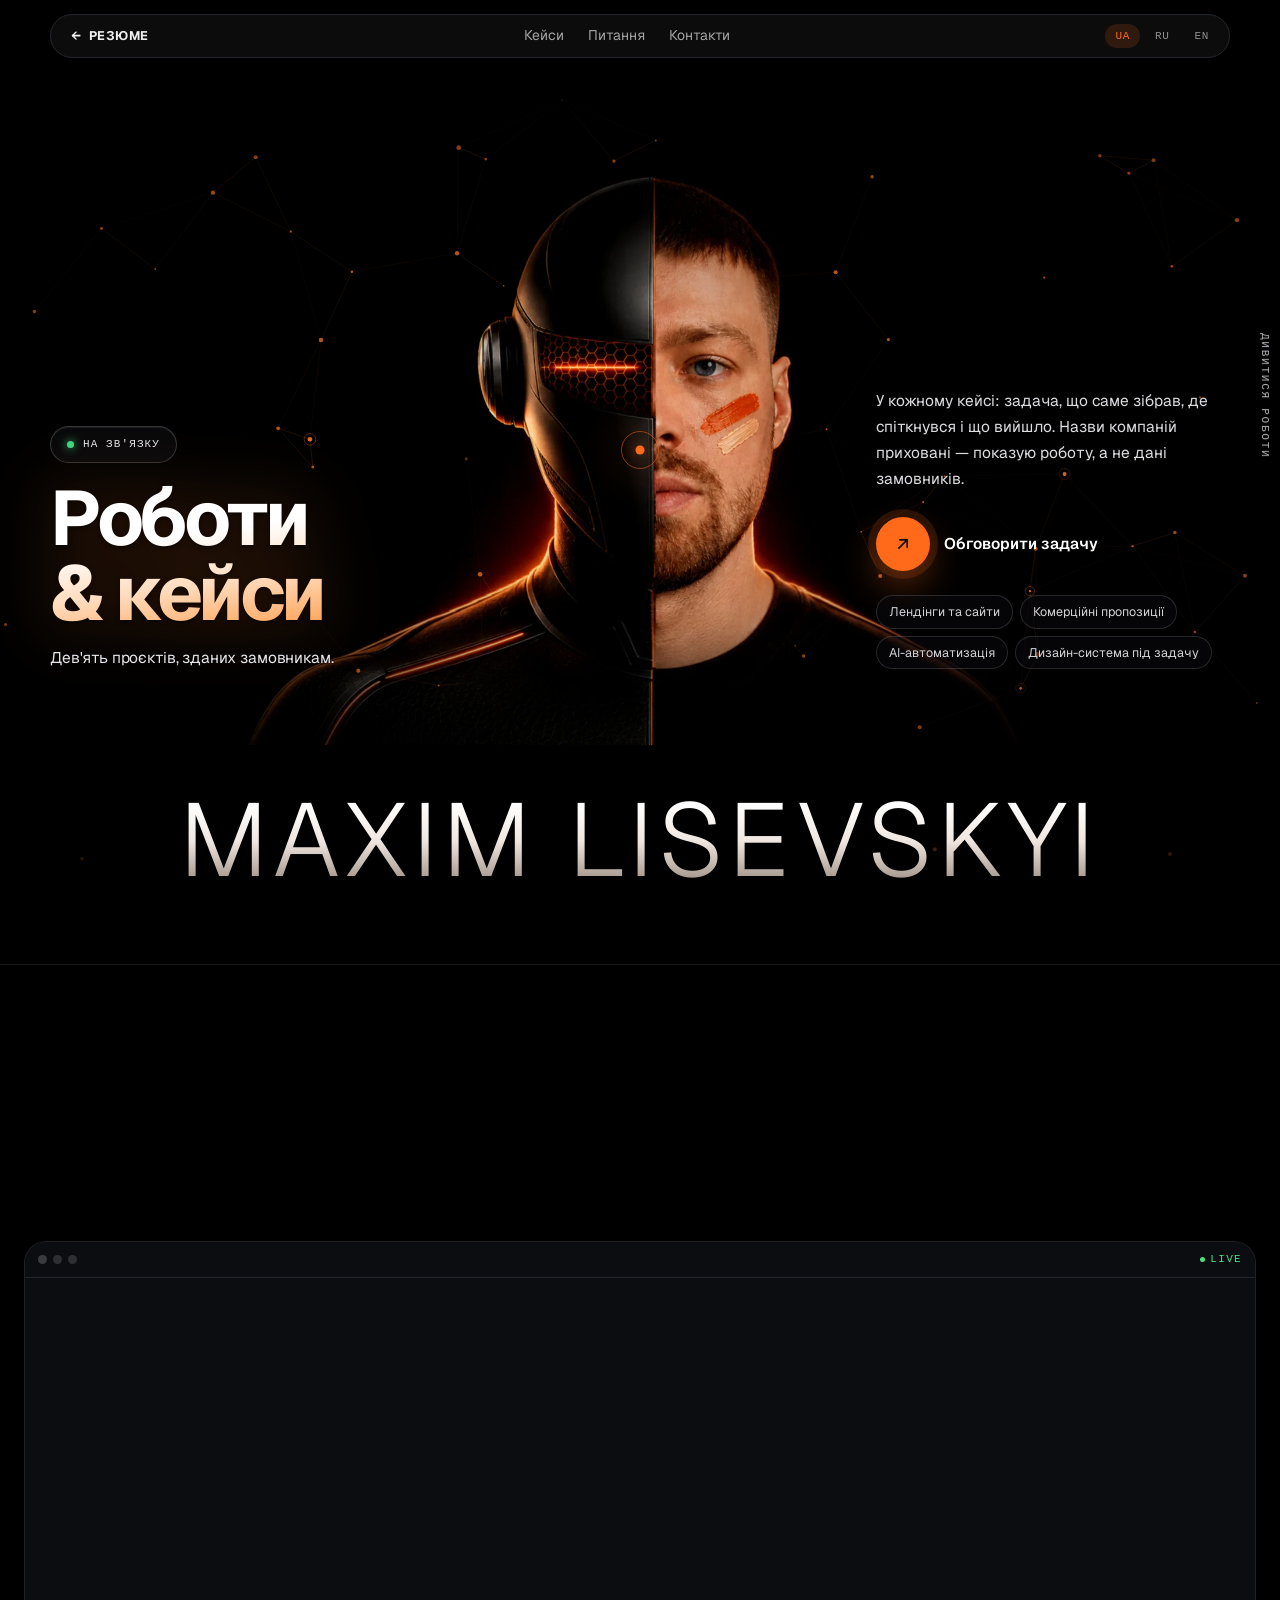
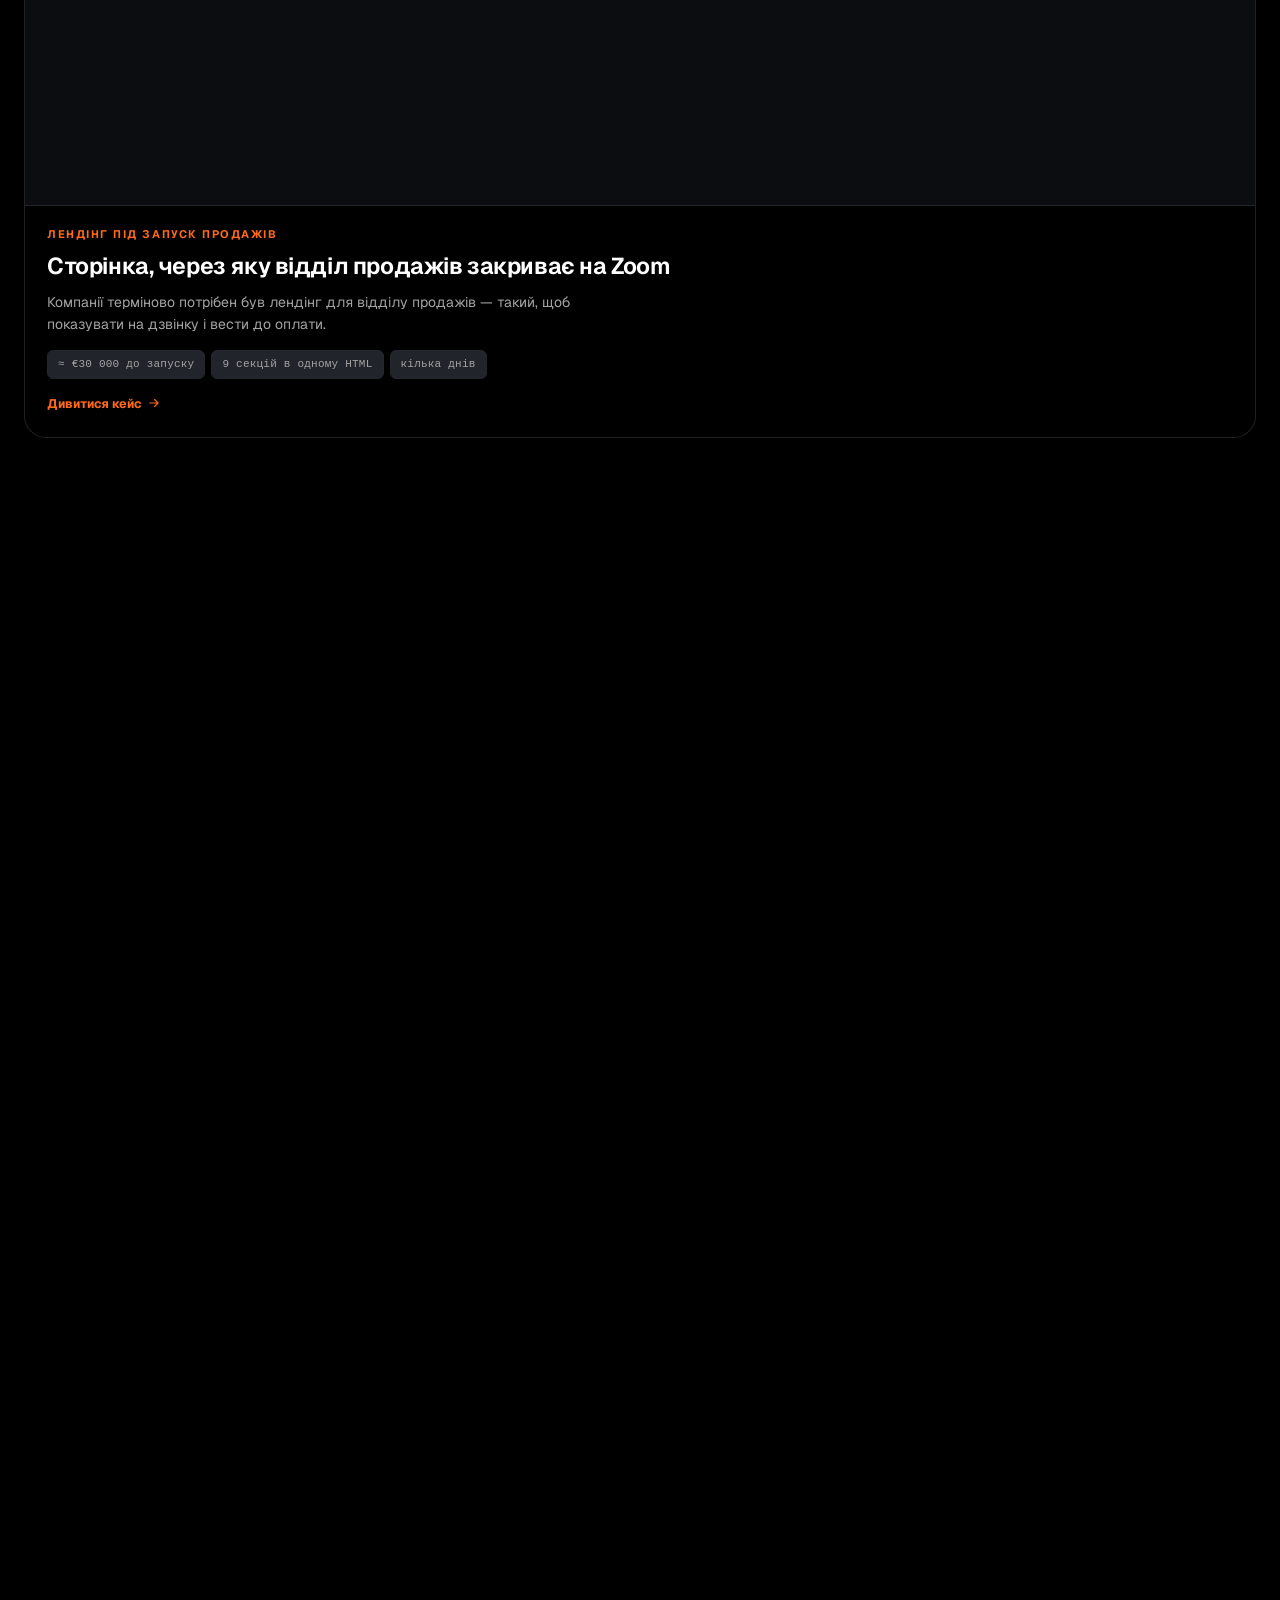
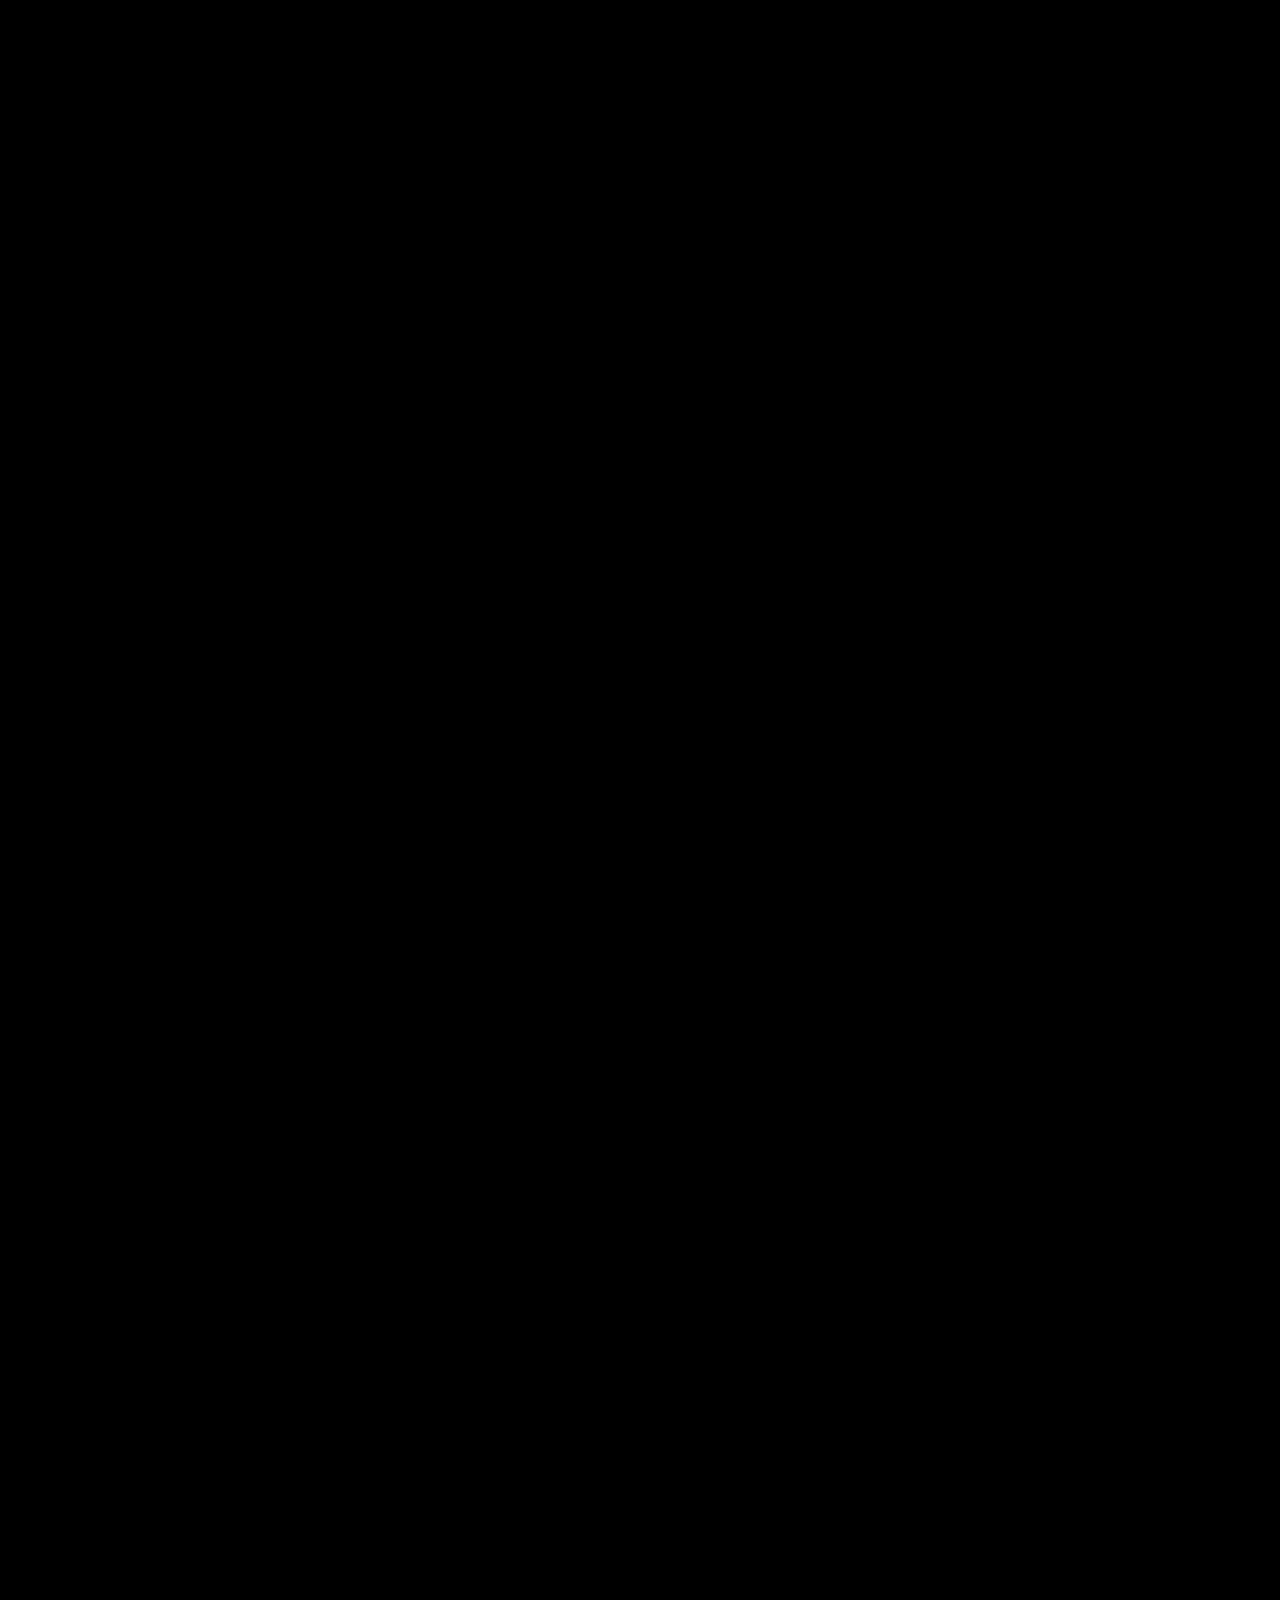
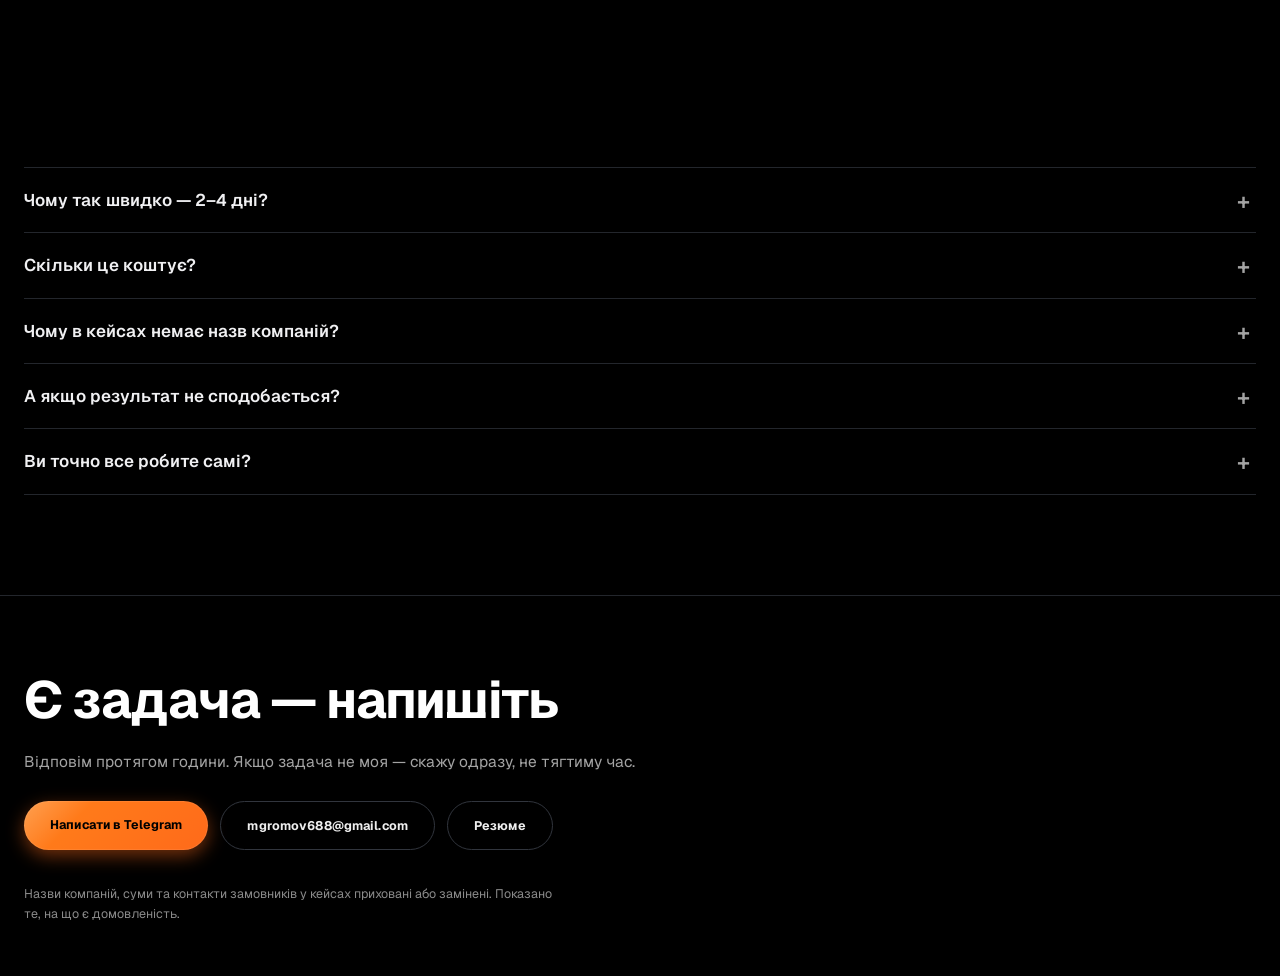
==== roboty/index.html @ 4942516d "Сходи поверхонь, результати на картках, стрічка кейсів Поверхні: було пласко — .card чорна на чорном" ====
<!DOCTYPE html>
<html lang="uk">
<head>
<meta charset="utf-8">
<meta name="viewport" content="width=device-width,initial-scale=1">
<title>Роботи — 9 кейсів · Максим Лисевський</title>
<meta name="description" content="Дев'ять кейсів із розбором: сайти та лендінги, айдентика, комерційні пропозиції, AI-автоматизації та відео. Задача, рішення, результат.">
<meta property="og:title" content="Роботи — 9 кейсів · Максим Лисевський">
<meta property="og:description" content="Сайти, боти, автоматизації та відео — здано замовникам.">
<meta property="og:type" content="website">
<meta property="og:url" content="https://mgromov688-boop.github.io/maxim-lisevskyi/roboty/">
<meta property="og:image" content="https://mgromov688-boop.github.io/maxim-lisevskyi/assets/og-ua.jpg">
<meta property="og:image:width" content="1200">
<meta property="og:image:height" content="630">
<meta property="og:locale" content="uk_UA">
<meta name="twitter:card" content="summary_large_image">
<meta name="twitter:image" content="https://mgromov688-boop.github.io/maxim-lisevskyi/assets/og-ua.jpg">
<meta name="theme-color" content="#0a0a0a">
<link rel="canonical" href="https://mgromov688-boop.github.io/maxim-lisevskyi/roboty/">
<link rel="icon" href="data:image/svg+xml,%3Csvg xmlns='http://www.w3.org/2000/svg' viewBox='0 0 32 32'%3E%3Crect width='32' height='32' rx='7' fill='%230f0f11'/%3E%3Cpath d='M8 23V9l8 9 8-9v14' fill='none' stroke='%23FF6A1A' stroke-width='2.4' stroke-linejoin='round'/%3E%3C/svg%3E">
<script>document.documentElement.className+=" js"</script>
<link rel="preconnect" href="https://fonts.googleapis.com">
<link rel="preconnect" href="https://fonts.gstatic.com" crossorigin>
<link rel="stylesheet" href="https://fonts.googleapis.com/css2?family=Geist:ital,wght@0,400..700;1,400&display=swap">
<link rel="stylesheet" href="../assets/site.css?v=a8b8ca99">
<link rel="stylesheet" href="../assets/resume.css?v=6e87467a">
<link rel="stylesheet" href="../assets/bgfx.css?v=7ba9d089">
<link rel="stylesheet" href="../assets/craft.css?v=9f6ac7bd">
</head>
<body>
<header><div class="wrap"><div class="nav-pill">
<a href="../index.html" class="logo">&larr;&nbsp; Резюме</a>
<nav class="nav">
<a href="#works">Кейси</a>
<a href="#faq">Питання</a>
<a href="#contact">Контакти</a>
</nav>
<div class="langs" role="group" aria-label="Мова сайту"><button type="button" class="on" data-lang="uk">UA</button><button type="button" data-lang="ru">RU</button><button type="button" data-lang="en">EN</button></div>
</div></div></header>
<main id="top">
<div class="glow"></div>
<div class="wrap">

<section class="hero hero-cover">
<div class="cover-shot" aria-hidden="true">
<div class="cov-fx"><canvas class="cov-net"></canvas>
<img class="cov-mask" src="../assets/hero/cover-mask.webp" alt="" decoding="async"></div>
<img src="../assets/hero/cover.webp" alt="" fetchpriority="high" decoding="async">
<span class="veil"></span></div>
<div class="cov-grid">
<div class="cov-l">
<span class="pill" data-rv><i></i>На зв'язку</span>
<h1 class="gradh" data-rv>Роботи<br/>&amp; кейси</h1>
<p class="tagline" data-rv>Дев'ять проєктів, зданих замовникам.</p>
</div>
<div class="cov-r">
<p class="sub" data-rv>У кожному кейсі: задача, що саме зібрав, де спіткнувся і що вийшло. Назви компаній приховані — показую роботу, а не дані замовників.</p>
<a class="cta-round" href="https://t.me/Maximpact888" target="_blank" rel="noopener" data-rv>
<span class="disc"><svg viewBox="0 0 24 24" fill="none" stroke="currentColor" stroke-width="2"
stroke-linecap="round" stroke-linejoin="round"><path d="M7 17 17 7M8 7h9v9"/></svg></span>
<span class="lbl">Обговорити задачу</span></a>
<ul class="cov-tags" data-rv><li>Лендінги та сайти</li><li>Комерційні пропозиції</li><li>AI-автоматизація</li><li>Дизайн-система під задачу</li></ul>
</div>
</div>
<div class="bigname" aria-hidden="true">MAXIM LISEVSKYI</div>
<a class="cov-scroll" href="#works">Дивитися роботи</a>
</section>

<section id="works">
<div class="eyebrow" data-rv>Роботи</div>
<h2 data-rv>Зроблено і здано замовникам</h2>
<div class="filters" data-rv><button class="chip on" data-f="all"><svg viewBox="0 0 24 24" fill="none" stroke="currentColor" stroke-linecap="round" stroke-linejoin="round"><rect x="3" y="3" width="7" height="7"/><rect x="14" y="3" width="7" height="7"/><rect x="14" y="14" width="7" height="7"/><rect x="3" y="14" width="7" height="7"/></svg>Усі роботи</button><button class="chip" data-f="web"><svg viewBox="0 0 24 24" fill="none" stroke="currentColor" stroke-linecap="round" stroke-linejoin="round"><rect x="2" y="4" width="20" height="16" rx="2"/><path d="M2 9h20"/></svg>Сайти та лендінги</button><button class="chip" data-f="brand"><svg viewBox="0 0 24 24" fill="none" stroke="currentColor" stroke-linecap="round" stroke-linejoin="round"><circle cx="12" cy="12" r="9"/><path d="M12 3v18M3 12h18"/></svg>Айдентика</button><button class="chip" data-f="deck"><svg viewBox="0 0 24 24" fill="none" stroke="currentColor" stroke-linecap="round" stroke-linejoin="round"><path d="M4 4h16v12H4z"/><path d="M12 16v4M8 20h8"/></svg>Презентації та КП</button><button class="chip" data-f="auto"><svg viewBox="0 0 24 24" fill="none" stroke="currentColor" stroke-linecap="round" stroke-linejoin="round"><path d="M12 2v4M12 18v4M2 12h4M18 12h4M4.9 4.9l2.8 2.8M16.3 16.3l2.8 2.8M19.1 4.9l-2.8 2.8M7.7 16.3l-2.8 2.8"/><circle cx="12" cy="12" r="3"/></svg>Автоматизації та боти</button><button class="chip" data-f="video"><svg viewBox="0 0 24 24" fill="none" stroke="currentColor" stroke-linecap="round" stroke-linejoin="round"><path d="m23 7-7 5 7 5V7z"/><rect x="1" y="5" width="15" height="14" rx="2"/></svg>Відео</button></div>
<div class="grid"><article class="card" data-tag="web" data-rv onclick="openCase('product-landing-ua')" tabindex="0" onkeypress="if(event.key==='Enter')openCase('product-landing-ua')"><div class="frame"><div class="bar"><span class="dot"></span><span class="dot"></span><span class="dot"></span><span class="live"><i></i>LIVE</span></div><div class="thumb"><img src="../assets/cases/product-landing-ua/cover.webp" alt="Сторінка, через яку відділ продажів закриває на Zoom" loading="eager" fetchpriority="high" decoding="async"></div></div><div class="cbody"><div class="ctype">Лендінг під запуск продажів</div><h3 class="ctitle">Сторінка, через яку відділ продажів закриває на Zoom</h3><p class="clead">Компанії терміново потрібен був лендінг для відділу продажів — такий, щоб показувати на дзвінку і вести до оплати.</p><div class="cfacts"><span>≈ €30 000 до запуску</span><span>9 секцій в одному HTML</span><span>кілька днів</span></div><div class="more">Дивитися кейс<svg viewBox="0 0 24 24" fill="none" stroke="currentColor" stroke-linecap="round" stroke-linejoin="round"><path d="M5 12h14M13 6l6 6-6 6"/></svg></div></div></article><article class="card" data-tag="web" data-rv onclick="openCase('autoservice-ua')" tabindex="0" onkeypress="if(event.key==='Enter')openCase('autoservice-ua')"><div class="frame"><div class="bar"><span class="dot"></span><span class="dot"></span><span class="dot"></span><span class="live"><i></i>LIVE</span></div><div class="thumb"><img src="../assets/cases/autoservice-ua/cover.webp" alt="Автосервіс, який рахує вартість до дзвінка" loading="eager" fetchpriority="high" decoding="async"></div></div><div class="cbody"><div class="ctype">Сайт локального бізнесу</div><h3 class="ctitle">Автосервіс, який рахує вартість до дзвінка</h3><p class="clead">Власник попросив сайт, який не вантажить людину зайвим: показує реальні послуги, рахує ціну і веде в Telegram — деталі він обговорює сам.</p><div class="cfacts"><span>ціна і термін до дзвінка</span><span>заявка в Telegram</span><span>локальне SEO</span></div><div class="more">Дивитися кейс<svg viewBox="0 0 24 24" fill="none" stroke="currentColor" stroke-linecap="round" stroke-linejoin="round"><path d="M5 12h14M13 6l6 6-6 6"/></svg></div></div></article><article class="card" data-tag="web" data-rv onclick="openCase('resume-site-ua')" tabindex="0" onkeypress="if(event.key==='Enter')openCase('resume-site-ua')"><div class="frame"><div class="bar"><span class="dot"></span><span class="dot"></span><span class="dot"></span><span class="live"><i></i>LIVE</span></div><div class="thumb"><img src="../assets/cases/resume-site-ua/cover.webp" alt="Резюме, яке пробиває банерну сліпоту HR" loading="lazy" decoding="async"></div></div><div class="cbody"><div class="ctype">Персональна сторінка</div><h3 class="ctitle">Резюме, яке пробиває банерну сліпоту HR</h3><p class="clead">Знайомий попросив сторінку, яка не виглядає як ще одне резюме в стосі з сорока.</p><div class="cfacts"><span>один HTML-файл</span><span>без збірки</span><span>GitHub Pages</span></div><div class="more">Дивитися кейс<svg viewBox="0 0 24 24" fill="none" stroke="currentColor" stroke-linecap="round" stroke-linejoin="round"><path d="M5 12h14M13 6l6 6-6 6"/></svg></div></div></article><article class="card" data-tag="brand" data-rv onclick="openCase('travel-identity')" tabindex="0" onkeypress="if(event.key==='Enter')openCase('travel-identity')"><div class="thumb"><img src="../assets/cases/travel-identity/cover.webp" alt="Айдентика тревел-бренду: знак, який летить" loading="lazy" decoding="async"></div><div class="cbody"><div class="ctype">Логотип і бренд-пакет</div><h3 class="ctitle">Айдентика тревел-бренду: знак, який летить</h3><p class="clead">Ведуча тревел-програми та фотографка. Потрібна була айдентика, що поєднає два напрями в один упізнаваний знак.</p><div class="cfacts"><span>бренд-пакет без дизайнера</span><span>від 1024 до 32 px</span></div><div class="more">Дивитися кейс<svg viewBox="0 0 24 24" fill="none" stroke="currentColor" stroke-linecap="round" stroke-linejoin="round"><path d="M5 12h14M13 6l6 6-6 6"/></svg></div></div></article><article class="card" data-tag="deck" data-rv onclick="openCase('kp-cryo-ua')" tabindex="0" onkeypress="if(event.key==='Enter')openCase('kp-cryo-ua')"><div class="thumb"><img src="../assets/cases/kp-cryo-ua/cover.webp" alt="КП для партнерської програми виробника обладнання" loading="lazy" decoding="async"></div><div class="cbody"><div class="ctype">Партнерська презентація</div><h3 class="ctitle">КП для партнерської програми виробника обладнання</h3><p class="clead">Задача — пояснити партнеру, скільки він заробить на одній угоді та чому це нескладно продавати.</p><div class="cfacts"><span>таблиця винагороди</span><span>ринок у цифрах</span><span>готово до відправки</span></div><div class="more">Дивитися кейс<svg viewBox="0 0 24 24" fill="none" stroke="currentColor" stroke-linecap="round" stroke-linejoin="round"><path d="M5 12h14M13 6l6 6-6 6"/></svg></div></div></article><article class="card" data-tag="video" data-rv onclick="openCase('ai-reel')" tabindex="0" onkeypress="if(event.key==='Enter')openCase('ai-reel')"><div class="thumb"><img src="../assets/cases/ai-reel/cover.webp" alt="П'ятнадцять секунд чорно-білого кіно з одним червоним акцентом" loading="lazy" decoding="async"></div><div class="cbody"><div class="ctype">AI-відео</div><h3 class="ctitle">П'ятнадцять секунд чорно-білого кіно з одним червоним акцентом</h3><p class="clead">Рекламний ролик для клініки естетичної медицини: від ідеї до готового майстра.</p><div class="cfacts"><span>готовий майстер для реклами</span><span>впізнавана героїня</span></div><div class="more">Дивитися кейс<svg viewBox="0 0 24 24" fill="none" stroke="currentColor" stroke-linecap="round" stroke-linejoin="round"><path d="M5 12h14M13 6l6 6-6 6"/></svg></div></div></article><article class="card" data-tag="auto" data-rv onclick="openCase('sales-ai')" tabindex="0" onkeypress="if(event.key==='Enter')openCase('sales-ai')"><div class="thumb"><div class="scheme"><svg viewBox="0 0 800 500" xmlns="http://www.w3.org/2000/svg" role="img" preserveAspectRatio="xMidYMid meet"><title>AI-система для відділу</title><defs><linearGradient id="ln-converge-ua-1" x1="0" y1="0" x2="1" y2="0"><stop offset="0" stop-color="#FF6A1A" stop-opacity=".05"/><stop offset=".5" stop-color="#FF6A1A" stop-opacity=".55"/><stop offset="1" stop-color="#FF6A1A" stop-opacity=".9"/></linearGradient><linearGradient id="glass-converge-ua-1" x1="0" y1="0" x2="0" y2="1"><stop offset="0" stop-color="#ffffff" stop-opacity=".07"/><stop offset="1" stop-color="#ffffff" stop-opacity=".02"/></linearGradient><linearGradient id="edge-converge-ua-1" x1="0" y1="0" x2="1" y2="1"><stop offset="0" stop-color="#ffffff" stop-opacity=".22"/><stop offset=".5" stop-color="#ffffff" stop-opacity=".06"/><stop offset="1" stop-color="#FF6A1A" stop-opacity=".3"/></linearGradient><radialGradient id="core-converge-ua-1"><stop offset="0" stop-color="#FF6A1A" stop-opacity=".62"/><stop offset=".55" stop-color="#FF6A1A" stop-opacity=".16"/><stop offset="1" stop-color="#FF6A1A" stop-opacity="0"/></radialGradient><radialGradient id="spark-converge-ua-1"><stop offset="0" stop-color="#fff" stop-opacity=".95"/><stop offset="1" stop-color="#FF6A1A" stop-opacity="0"/></radialGradient><filter id="soft-converge-ua-1" x="-40%" y="-40%" width="180%" height="180%"><feGaussianBlur stdDeviation="7"/></filter></defs><style>.sch-lbl{font:600 13px "Geist","Inter",system-ui,sans-serif;fill:#f2f2f4}.sch-sub{font:400 10.5px ui-monospace,Menlo,monospace;fill:#8f8f96}.sch-tag{font:700 9.5px ui-monospace,Menlo,monospace;fill:#FF6A1A;letter-spacing:.16em}.sch-num{font:600 10px ui-monospace,Menlo,monospace;fill:#5c5c64;letter-spacing:.1em}.sch-hair{stroke:rgba(255,255,255,.07);fill:none;stroke-width:1}.sch-arc{fill:none;stroke:rgba(255,106,26,.18);stroke-width:1}.sch-line{stroke:rgba(255,106,26,.34);fill:none;stroke-width:1.2;stroke-linecap:round}.sch-flow{stroke:#FF6A1A;fill:none;stroke-width:1.6;stroke-linecap:round;opacity:.9;stroke-dasharray:4 14;animation:schmarch 2.2s linear infinite}@keyframes schmarch{to{stroke-dashoffset:-24}}.sch-breathe{animation:schbr 4.5s ease-in-out infinite}@keyframes schbr{0%,100%{opacity:.5}50%{opacity:.95}}.sch-spin{transform-origin:center;animation:schsp 44s linear infinite}@keyframes schsp{to{transform:rotate(360deg)}}.sch-spin-r{transform-origin:center;animation:schsp 62s linear infinite reverse}.sch-dot{animation:schdot 5s ease-in-out infinite}@keyframes schdot{0%,100%{opacity:.25}50%{opacity:1}}@media(prefers-reduced-motion:reduce){.sch-flow,.sch-breathe,.sch-spin,.sch-spin-r,.sch-dot{animation:none}}</style><g opacity="0.05"><line x1="0" y1="0" x2="0" y2="500" class="sch-hair"/><line x1="50" y1="0" x2="50" y2="500" class="sch-hair"/><line x1="100" y1="0" x2="100" y2="500" class="sch-hair"/><line x1="150" y1="0" x2="150" y2="500" class="sch-hair"/><line x1="200" y1="0" x2="200" y2="500" class="sch-hair"/><line x1="250" y1="0" x2="250" y2="500" class="sch-hair"/><line x1="300" y1="0" x2="300" y2="500" class="sch-hair"/><line x1="350" y1="0" x2="350" y2="500" class="sch-hair"/><line x1="400" y1="0" x2="400" y2="500" class="sch-hair"/><line x1="450" y1="0" x2="450" y2="500" class="sch-hair"/><line x1="500" y1="0" x2="500" y2="500" class="sch-hair"/><line x1="550" y1="0" x2="550" y2="500" class="sch-hair"/><line x1="600" y1="0" x2="600" y2="500" class="sch-hair"/><line x1="650" y1="0" x2="650" y2="500" class="sch-hair"/><line x1="700" y1="0" x2="700" y2="500" class="sch-hair"/><line x1="750" y1="0" x2="750" y2="500" class="sch-hair"/><line x1="800" y1="0" x2="800" y2="500" class="sch-hair"/><line x1="0" y1="0" x2="800" y2="0" class="sch-hair"/><line x1="0" y1="50" x2="800" y2="50" class="sch-hair"/><line x1="0" y1="100" x2="800" y2="100" class="sch-hair"/><line x1="0" y1="150" x2="800" y2="150" class="sch-hair"/><line x1="0" y1="200" x2="800" y2="200" class="sch-hair"/><line x1="0" y1="250" x2="800" y2="250" class="sch-hair"/><line x1="0" y1="300" x2="800" y2="300" class="sch-hair"/><line x1="0" y1="350" x2="800" y2="350" class="sch-hair"/><line x1="0" y1="400" x2="800" y2="400" class="sch-hair"/><line x1="0" y1="450" x2="800" y2="450" class="sch-hair"/><line x1="0" y1="500" x2="800" y2="500" class="sch-hair"/></g><g><rect x="14" y="18" width="182" height="58" rx="12" fill="url(#glass-converge-ua-1)" stroke="url(#edge-converge-ua-1)"/><rect x="14" y="18" width="182" height="1" fill="rgba(255,255,255,.14)"/><text class="sch-lbl" textLength="123" lengthAdjust="spacingAndGlyphs" x="28" y="41">Дзвінок або нарада</text><text class="sch-sub" x="28" y="55">вихідний матеріал</text><text class="sch-num" x="183" y="37" text-anchor="end">01</text></g><path class="sch-line" d="M105,92 C105,180 400,176 400,220"/><path class="sch-flow" d="M105,92 C105,180 400,176 400,220" style="animation-delay:0.00s"/><g><rect x="604" y="18" width="182" height="58" rx="12" fill="url(#glass-converge-ua-1)" stroke="url(#edge-converge-ua-1)"/><rect x="604" y="18" width="182" height="1" fill="rgba(255,255,255,.14)"/><text class="sch-lbl" textLength="123" lengthAdjust="spacingAndGlyphs" x="618" y="41">Локальна розшифровка</text><text class="sch-sub" textLength="154" lengthAdjust="spacingAndGlyphs" x="618" y="55">дані не виходять назовні</text><text class="sch-num" x="773" y="37" text-anchor="end">02</text></g><path class="sch-line" d="M695,92 C695,180 400,176 400,220"/><path class="sch-flow" d="M695,92 C695,180 400,176 400,220" style="animation-delay:0.30s"/><path class="sch-hair" d="M260,208 L400,238 L540,208" stroke="rgba(255,106,26,.22)"/><circle cx="400" cy="272" r="88" fill="url(#core-converge-ua-1)" class="sch-breathe"/><circle cx="400" cy="272" r="42" fill="rgba(6,6,8,.92)" stroke="rgba(255,106,26,.55)"/><circle cx="400" cy="272" r="36" fill="none" stroke="rgba(255,106,26,.18)"/><text class="sch-tag" style="font-size:9.5px" x="400" y="276" text-anchor="middle">БАЗА ЗНАНЬ</text><path class="sch-line" d="M400,314 L400,358"/><path class="sch-flow" d="M400,314 L400,358" style="animation-delay:1.20s"/><g><rect x="268" y="366" width="264" height="58" rx="12" fill="rgba(255,106,26,.07)" stroke="rgba(255,106,26,.5)"/><rect x="268" y="366" width="264" height="1" fill="rgba(255,255,255,.14)"/><text class="sch-lbl" x="282" y="389">Відповідь у робочому чаті</text><text class="sch-sub" x="282" y="403">словами експерта</text></g></svg></div><div class="scheme-list"><div class="flow"><div class="flow-head"><i></i>ai-система_для_відділу.flow</div><div class="flow-body"><div class="fn"><span class="idx">01</span><span class="ico"><svg viewBox="0 0 24 24" fill="none" stroke="currentColor" stroke-linecap="round" stroke-linejoin="round"><rect x="9" y="2" width="6" height="11" rx="3"/><path d="M19 10a7 7 0 0 1-14 0M12 17v5"/></svg></span><span class="tx"><b>Дзвінок або нарада</b><span>вихідний матеріал</span></span></div><div class="fl"></div><div class="fn"><span class="idx">02</span><span class="ico"><svg viewBox="0 0 24 24" fill="none" stroke="currentColor" stroke-linecap="round" stroke-linejoin="round"><path d="m16 18 6-6-6-6M8 6l-6 6 6 6"/></svg></span><span class="tx"><b>Локальна розшифровка</b><span>дані не виходять назовні</span></span></div><div class="fl"></div><div class="fn"><span class="idx">03</span><span class="ico"><svg viewBox="0 0 24 24" fill="none" stroke="currentColor" stroke-linecap="round" stroke-linejoin="round"><ellipse cx="12" cy="5" rx="8" ry="3"/><path d="M4 5v14c0 1.7 3.6 3 8 3s8-1.3 8-3V5"/><path d="M4 12c0 1.7 3.6 3 8 3s8-1.3 8-3"/></svg></span><span class="tx"><b>База знань</b><span>роки практики в одному місці</span></span></div><div class="fl"></div><div class="fn last"><span class="idx">04</span><span class="ico"><svg viewBox="0 0 24 24" fill="none" stroke="currentColor" stroke-linecap="round" stroke-linejoin="round"><path d="M21 15a2 2 0 0 1-2 2H7l-4 4V5a2 2 0 0 1 2-2h14a2 2 0 0 1 2 2z"/></svg></span><span class="tx"><b>Відповідь у робочому чаті</b><span>словами експерта</span></span></div></div></div></div></div><div class="cbody"><div class="ctype">AI-система для відділу</div><h3 class="ctitle">Другий мозок відділу продажів</h3><p class="clead">Експерт тримав роки практики в голові, а менеджери щоразу йшли питати. Половина робочого часу йшла на пошук відповіді, яка вже звучала раніше.</p><div class="cfacts"><span>локальна розшифровка</span><span>дані не виходять назовні</span></div><div class="more">Дивитися кейс<svg viewBox="0 0 24 24" fill="none" stroke="currentColor" stroke-linecap="round" stroke-linejoin="round"><path d="M5 12h14M13 6l6 6-6 6"/></svg></div></div></article><article class="card" data-tag="auto" data-rv onclick="openCase('maxbot')" tabindex="0" onkeypress="if(event.key==='Enter')openCase('maxbot')"><div class="thumb"><div class="scheme"><svg viewBox="0 0 800 500" xmlns="http://www.w3.org/2000/svg" role="img" preserveAspectRatio="xMidYMid meet"><title>Telegram-бот з агентами</title><defs><linearGradient id="ln-hub-ua-3" x1="0" y1="0" x2="1" y2="0"><stop offset="0" stop-color="#FF6A1A" stop-opacity=".05"/><stop offset=".5" stop-color="#FF6A1A" stop-opacity=".55"/><stop offset="1" stop-color="#FF6A1A" stop-opacity=".9"/></linearGradient><linearGradient id="glass-hub-ua-3" x1="0" y1="0" x2="0" y2="1"><stop offset="0" stop-color="#ffffff" stop-opacity=".07"/><stop offset="1" stop-color="#ffffff" stop-opacity=".02"/></linearGradient><linearGradient id="edge-hub-ua-3" x1="0" y1="0" x2="1" y2="1"><stop offset="0" stop-color="#ffffff" stop-opacity=".22"/><stop offset=".5" stop-color="#ffffff" stop-opacity=".06"/><stop offset="1" stop-color="#FF6A1A" stop-opacity=".3"/></linearGradient><radialGradient id="core-hub-ua-3"><stop offset="0" stop-color="#FF6A1A" stop-opacity=".62"/><stop offset=".55" stop-color="#FF6A1A" stop-opacity=".16"/><stop offset="1" stop-color="#FF6A1A" stop-opacity="0"/></radialGradient><radialGradient id="spark-hub-ua-3"><stop offset="0" stop-color="#fff" stop-opacity=".95"/><stop offset="1" stop-color="#FF6A1A" stop-opacity="0"/></radialGradient><filter id="soft-hub-ua-3" x="-40%" y="-40%" width="180%" height="180%"><feGaussianBlur stdDeviation="7"/></filter></defs><style>.sch-lbl{font:600 13px "Geist","Inter",system-ui,sans-serif;fill:#f2f2f4}.sch-sub{font:400 10.5px ui-monospace,Menlo,monospace;fill:#8f8f96}.sch-tag{font:700 9.5px ui-monospace,Menlo,monospace;fill:#FF6A1A;letter-spacing:.16em}.sch-num{font:600 10px ui-monospace,Menlo,monospace;fill:#5c5c64;letter-spacing:.1em}.sch-hair{stroke:rgba(255,255,255,.07);fill:none;stroke-width:1}.sch-arc{fill:none;stroke:rgba(255,106,26,.18);stroke-width:1}.sch-line{stroke:rgba(255,106,26,.34);fill:none;stroke-width:1.2;stroke-linecap:round}.sch-flow{stroke:#FF6A1A;fill:none;stroke-width:1.6;stroke-linecap:round;opacity:.9;stroke-dasharray:4 14;animation:schmarch 2.2s linear infinite}@keyframes schmarch{to{stroke-dashoffset:-24}}.sch-breathe{animation:schbr 4.5s ease-in-out infinite}@keyframes schbr{0%,100%{opacity:.5}50%{opacity:.95}}.sch-spin{transform-origin:center;animation:schsp 44s linear infinite}@keyframes schsp{to{transform:rotate(360deg)}}.sch-spin-r{transform-origin:center;animation:schsp 62s linear infinite reverse}.sch-dot{animation:schdot 5s ease-in-out infinite}@keyframes schdot{0%,100%{opacity:.25}50%{opacity:1}}@media(prefers-reduced-motion:reduce){.sch-flow,.sch-breathe,.sch-spin,.sch-spin-r,.sch-dot{animation:none}}</style><circle cx="400" cy="250" r="176" class="sch-arc"/><g class="sch-spin-r"><circle cx="400" cy="250" r="140" fill="none" stroke="rgba(255,255,255,.08)" stroke-dasharray="1 11"/></g><path class="sch-line" d="M400,250 Q259,250 118,70"/><path class="sch-flow" d="M400,250 Q259,250 118,70" style="animation-delay:0.00s"/><circle cx="118" cy="70" r="3.2" fill="#FF6A1A" class="sch-dot" style="animation-delay:0.00s"/><path class="sch-line" d="M400,250 Q541,250 682,70"/><path class="sch-flow" d="M400,250 Q541,250 682,70" style="animation-delay:0.30s"/><circle cx="682" cy="70" r="3.2" fill="#FF6A1A" class="sch-dot" style="animation-delay:0.35s"/><path class="sch-line" d="M400,250 Q259,250 118,408"/><path class="sch-flow" d="M400,250 Q259,250 118,408" style="animation-delay:0.60s"/><circle cx="118" cy="408" r="3.2" fill="#FF6A1A" class="sch-dot" style="animation-delay:0.70s"/><path class="sch-line" d="M400,250 Q541,250 682,408"/><path class="sch-flow" d="M400,250 Q541,250 682,408" style="animation-delay:0.90s"/><circle cx="682" cy="408" r="3.2" fill="#FF6A1A" class="sch-dot" style="animation-delay:1.05s"/><g><rect x="14" y="12" width="208" height="58" rx="12" fill="url(#glass-hub-ua-3)" stroke="url(#edge-hub-ua-3)"/><rect x="14" y="12" width="208" height="1" fill="rgba(255,255,255,.14)"/><text class="sch-lbl" x="28" y="35">Робочі чати</text><text class="sch-sub" x="28" y="49">агент читає, але не пише</text></g><g><rect x="578" y="12" width="208" height="58" rx="12" fill="url(#glass-hub-ua-3)" stroke="url(#edge-hub-ua-3)"/><rect x="578" y="12" width="208" height="1" fill="rgba(255,255,255,.14)"/><text class="sch-lbl" x="592" y="35">Розбір за зонами</text><text class="sch-sub" textLength="180" lengthAdjust="spacingAndGlyphs" x="592" y="49">продажі · інструменти · фінанси</text></g><g><rect x="14" y="408" width="208" height="58" rx="12" fill="url(#glass-hub-ua-3)" stroke="url(#edge-hub-ua-3)"/><rect x="14" y="408" width="208" height="1" fill="rgba(255,255,255,.14)"/><text class="sch-lbl" x="28" y="431">База знань</text><text class="sch-sub" textLength="180" lengthAdjust="spacingAndGlyphs" x="28" y="445">усе складається в одну пам'ять</text></g><g><rect x="578" y="408" width="208" height="58" rx="12" fill="rgba(255,106,26,.07)" stroke="rgba(255,106,26,.5)"/><rect x="578" y="408" width="208" height="1" fill="rgba(255,255,255,.14)"/><text class="sch-lbl" x="592" y="431">Звіт за розкладом</text><text class="sch-sub" x="592" y="445">зведення замість стрічки</text></g><circle cx="400" cy="250" r="92" fill="url(#core-hub-ua-3)" class="sch-breathe"/><circle cx="400" cy="250" r="44" fill="rgba(6,6,8,.92)" stroke="rgba(255,106,26,.55)"/><circle cx="400" cy="250" r="38" fill="none" stroke="rgba(255,106,26,.18)"/><text class="sch-tag" style="font-size:8.0px" x="400" y="254" text-anchor="middle">TELEGRAM-БОТ</text></svg></div><div class="scheme-list"><div class="flow"><div class="flow-head"><i></i>telegram-бот_з_агентами.flow</div><div class="flow-body"><div class="fn"><span class="idx">01</span><span class="ico"><svg viewBox="0 0 24 24" fill="none" stroke="currentColor" stroke-linecap="round" stroke-linejoin="round"><path d="M21 15a2 2 0 0 1-2 2H7l-4 4V5a2 2 0 0 1 2-2h14a2 2 0 0 1 2 2z"/></svg></span><span class="tx"><b>Робочі чати</b><span>агент читає, але не пише</span></span></div><div class="fl"></div><div class="fn"><span class="idx">02</span><span class="ico"><svg viewBox="0 0 24 24" fill="none" stroke="currentColor" stroke-linecap="round" stroke-linejoin="round"><path d="m12 2 9 5-9 5-9-5z"/><path d="m3 12 9 5 9-5M3 17l9 5 9-5"/></svg></span><span class="tx"><b>Розбір за зонами</b><span>продажі · інструменти · фінанси</span></span></div><div class="fl"></div><div class="fn"><span class="idx">03</span><span class="ico"><svg viewBox="0 0 24 24" fill="none" stroke="currentColor" stroke-linecap="round" stroke-linejoin="round"><ellipse cx="12" cy="5" rx="8" ry="3"/><path d="M4 5v14c0 1.7 3.6 3 8 3s8-1.3 8-3V5"/><path d="M4 12c0 1.7 3.6 3 8 3s8-1.3 8-3"/></svg></span><span class="tx"><b>База знань</b><span>усе складається в одну пам'ять</span></span></div><div class="fl"></div><div class="fn last"><span class="idx">04</span><span class="ico"><svg viewBox="0 0 24 24" fill="none" stroke="currentColor" stroke-linecap="round" stroke-linejoin="round"><path d="M14 2H6a2 2 0 0 0-2 2v16a2 2 0 0 0 2 2h12a2 2 0 0 0 2-2V8z"/><path d="M14 2v6h6M9 15h6M9 11h3"/></svg></span><span class="tx"><b>Звіт за розкладом</b><span>зведення замість стрічки</span></span></div></div></div></div></div><div class="cbody"><div class="ctype">Telegram-бот з агентами</div><h3 class="ctitle">Система агентів, яка тримає робочий контур</h3><p class="clead">Кілька агентів під різні зони: продажі, інструменти, фінанси, дисципліна. Кожен читає своє і пише звіт.</p><div class="cfacts"><span>90 модулів</span><span>27 500 рядків</span><span>28 тестів</span></div><div class="more">Дивитися кейс<svg viewBox="0 0 24 24" fill="none" stroke="currentColor" stroke-linecap="round" stroke-linejoin="round"><path d="M5 12h14M13 6l6 6-6 6"/></svg></div></div></article><article class="card" data-tag="auto" data-rv onclick="openCase('content-system')" tabindex="0" onkeypress="if(event.key==='Enter')openCase('content-system')"><div class="thumb"><div class="scheme"><svg viewBox="0 0 800 500" xmlns="http://www.w3.org/2000/svg" role="img" preserveAspectRatio="xMidYMid meet"><title>Контент-автоматизація</title><defs><linearGradient id="ln-fan-ua-5" x1="0" y1="0" x2="1" y2="0"><stop offset="0" stop-color="#FF6A1A" stop-opacity=".05"/><stop offset=".5" stop-color="#FF6A1A" stop-opacity=".55"/><stop offset="1" stop-color="#FF6A1A" stop-opacity=".9"/></linearGradient><linearGradient id="glass-fan-ua-5" x1="0" y1="0" x2="0" y2="1"><stop offset="0" stop-color="#ffffff" stop-opacity=".07"/><stop offset="1" stop-color="#ffffff" stop-opacity=".02"/></linearGradient><linearGradient id="edge-fan-ua-5" x1="0" y1="0" x2="1" y2="1"><stop offset="0" stop-color="#ffffff" stop-opacity=".22"/><stop offset=".5" stop-color="#ffffff" stop-opacity=".06"/><stop offset="1" stop-color="#FF6A1A" stop-opacity=".3"/></linearGradient><radialGradient id="core-fan-ua-5"><stop offset="0" stop-color="#FF6A1A" stop-opacity=".62"/><stop offset=".55" stop-color="#FF6A1A" stop-opacity=".16"/><stop offset="1" stop-color="#FF6A1A" stop-opacity="0"/></radialGradient><radialGradient id="spark-fan-ua-5"><stop offset="0" stop-color="#fff" stop-opacity=".95"/><stop offset="1" stop-color="#FF6A1A" stop-opacity="0"/></radialGradient><filter id="soft-fan-ua-5" x="-40%" y="-40%" width="180%" height="180%"><feGaussianBlur stdDeviation="7"/></filter></defs><style>.sch-lbl{font:600 13px "Geist","Inter",system-ui,sans-serif;fill:#f2f2f4}.sch-sub{font:400 10.5px ui-monospace,Menlo,monospace;fill:#8f8f96}.sch-tag{font:700 9.5px ui-monospace,Menlo,monospace;fill:#FF6A1A;letter-spacing:.16em}.sch-num{font:600 10px ui-monospace,Menlo,monospace;fill:#5c5c64;letter-spacing:.1em}.sch-hair{stroke:rgba(255,255,255,.07);fill:none;stroke-width:1}.sch-arc{fill:none;stroke:rgba(255,106,26,.18);stroke-width:1}.sch-line{stroke:rgba(255,106,26,.34);fill:none;stroke-width:1.2;stroke-linecap:round}.sch-flow{stroke:#FF6A1A;fill:none;stroke-width:1.6;stroke-linecap:round;opacity:.9;stroke-dasharray:4 14;animation:schmarch 2.2s linear infinite}@keyframes schmarch{to{stroke-dashoffset:-24}}.sch-breathe{animation:schbr 4.5s ease-in-out infinite}@keyframes schbr{0%,100%{opacity:.5}50%{opacity:.95}}.sch-spin{transform-origin:center;animation:schsp 44s linear infinite}@keyframes schsp{to{transform:rotate(360deg)}}.sch-spin-r{transform-origin:center;animation:schsp 62s linear infinite reverse}.sch-dot{animation:schdot 5s ease-in-out infinite}@keyframes schdot{0%,100%{opacity:.25}50%{opacity:1}}@media(prefers-reduced-motion:reduce){.sch-flow,.sch-breathe,.sch-spin,.sch-spin-r,.sch-dot{animation:none}}</style><g opacity="0.045"><line x1="0" y1="0" x2="0" y2="500" class="sch-hair"/><line x1="50" y1="0" x2="50" y2="500" class="sch-hair"/><line x1="100" y1="0" x2="100" y2="500" class="sch-hair"/><line x1="150" y1="0" x2="150" y2="500" class="sch-hair"/><line x1="200" y1="0" x2="200" y2="500" class="sch-hair"/><line x1="250" y1="0" x2="250" y2="500" class="sch-hair"/><line x1="300" y1="0" x2="300" y2="500" class="sch-hair"/><line x1="350" y1="0" x2="350" y2="500" class="sch-hair"/><line x1="400" y1="0" x2="400" y2="500" class="sch-hair"/><line x1="450" y1="0" x2="450" y2="500" class="sch-hair"/><line x1="500" y1="0" x2="500" y2="500" class="sch-hair"/><line x1="550" y1="0" x2="550" y2="500" class="sch-hair"/><line x1="600" y1="0" x2="600" y2="500" class="sch-hair"/><line x1="650" y1="0" x2="650" y2="500" class="sch-hair"/><line x1="700" y1="0" x2="700" y2="500" class="sch-hair"/><line x1="750" y1="0" x2="750" y2="500" class="sch-hair"/><line x1="800" y1="0" x2="800" y2="500" class="sch-hair"/><line x1="0" y1="0" x2="800" y2="0" class="sch-hair"/><line x1="0" y1="50" x2="800" y2="50" class="sch-hair"/><line x1="0" y1="100" x2="800" y2="100" class="sch-hair"/><line x1="0" y1="150" x2="800" y2="150" class="sch-hair"/><line x1="0" y1="200" x2="800" y2="200" class="sch-hair"/><line x1="0" y1="250" x2="800" y2="250" class="sch-hair"/><line x1="0" y1="300" x2="800" y2="300" class="sch-hair"/><line x1="0" y1="350" x2="800" y2="350" class="sch-hair"/><line x1="0" y1="400" x2="800" y2="400" class="sch-hair"/><line x1="0" y1="450" x2="800" y2="450" class="sch-hair"/><line x1="0" y1="500" x2="800" y2="500" class="sch-hair"/></g><g><rect x="300" y="10" width="200" height="58" rx="12" fill="url(#glass-fan-ua-5)" stroke="url(#edge-fan-ua-5)"/><rect x="300" y="10" width="200" height="1" fill="rgba(255,255,255,.14)"/><text class="sch-lbl" textLength="141" lengthAdjust="spacingAndGlyphs" x="314" y="33">Матеріал із практики</text><text class="sch-sub" x="314" y="47">реальні задачі дня</text><text class="sch-num" x="487" y="29" text-anchor="end">01</text></g><path class="sch-line" d="M400,82 L400,110"/><path class="sch-flow" d="M400,82 L400,110" style="animation-delay:0.00s"/><g><rect x="300" y="114" width="200" height="58" rx="12" fill="url(#glass-fan-ua-5)" stroke="url(#edge-fan-ua-5)"/><rect x="300" y="114" width="200" height="1" fill="rgba(255,255,255,.14)"/><text class="sch-lbl" x="314" y="137">Збірка допису</text><text class="sch-sub" x="314" y="151">Claude Code</text><text class="sch-num" x="487" y="133" text-anchor="end">02</text></g><path class="sch-line" d="M400,186 C400,238 97,232 97,268"/><path class="sch-flow" d="M400,186 C400,238 97,232 97,268" style="animation-delay:0.00s"/><rect x="22" y="272" width="150" height="38" rx="11" fill="url(#glass-fan-ua-5)" stroke="url(#edge-fan-ua-5)"/><text class="sch-lbl" x="97" y="296" text-anchor="middle">Telegram</text><path class="sch-line" d="M400,186 C400,238 299,232 299,268"/><path class="sch-flow" d="M400,186 C400,238 299,232 299,268" style="animation-delay:0.30s"/><rect x="224" y="272" width="150" height="38" rx="11" fill="url(#glass-fan-ua-5)" stroke="url(#edge-fan-ua-5)"/><text class="sch-lbl" x="299" y="296" text-anchor="middle">YouTube</text><path class="sch-line" d="M400,186 C400,238 501,232 501,268"/><path class="sch-flow" d="M400,186 C400,238 501,232 501,268" style="animation-delay:0.60s"/><rect x="426" y="272" width="150" height="38" rx="11" fill="url(#glass-fan-ua-5)" stroke="url(#edge-fan-ua-5)"/><text class="sch-lbl" x="501" y="296" text-anchor="middle">TikTok</text><path class="sch-line" d="M400,186 C400,238 703,232 703,268"/><path class="sch-flow" d="M400,186 C400,238 703,232 703,268" style="animation-delay:0.90s"/><rect x="628" y="272" width="150" height="38" rx="11" fill="url(#glass-fan-ua-5)" stroke="url(#edge-fan-ua-5)"/><text class="sch-lbl" x="703" y="296" text-anchor="middle">Instagram</text><text class="sch-tag" x="400" y="336" text-anchor="middle">РОЗНЕСЕННЯ ПО МАЙДАНЧИКАХ</text><path class="sch-line" d="M97,310 C40,352 56,406 130,406 L268,406"/><path class="sch-flow" d="M97,310 C40,352 56,406 130,406 L268,406" style="animation-delay:1.50s"/><g><rect x="276" y="380" width="248" height="58" rx="12" fill="rgba(255,106,26,.07)" stroke="rgba(255,106,26,.5)"/><rect x="276" y="380" width="248" height="1" fill="rgba(255,255,255,.14)"/><text class="sch-lbl" x="290" y="403">Повернення в Telegram</text><text class="sch-sub" x="290" y="417">воронка</text></g></svg></div><div class="scheme-list"><div class="flow"><div class="flow-head"><i></i>контент-автоматизація.flow</div><div class="flow-body"><div class="fn"><span class="idx">01</span><span class="ico"><svg viewBox="0 0 24 24" fill="none" stroke="currentColor" stroke-linecap="round" stroke-linejoin="round"><path d="m23 7-7 5 7 5V7z"/><rect x="1" y="5" width="15" height="14" rx="2"/></svg></span><span class="tx"><b>Матеріал із практики</b><span>реальні задачі дня</span></span></div><div class="fl"></div><div class="fn"><span class="idx">02</span><span class="ico"><svg viewBox="0 0 24 24" fill="none" stroke="currentColor" stroke-linecap="round" stroke-linejoin="round"><path d="m16 18 6-6-6-6M8 6l-6 6 6 6"/></svg></span><span class="tx"><b>Збірка допису</b><span>Claude Code</span></span></div><div class="fl"></div><div class="fn"><span class="idx">03</span><span class="ico"><svg viewBox="0 0 24 24" fill="none" stroke="currentColor" stroke-linecap="round" stroke-linejoin="round"><path d="M22 2 11 13M22 2l-7 20-4-9-9-4z"/></svg></span><span class="tx"><b>Рознесення по майданчиках</b><span>Telegram · YouTube · TikTok · Instagram</span></span></div><div class="fl"></div><div class="fn last"><span class="idx">04</span><span class="ico"><svg viewBox="0 0 24 24" fill="none" stroke="currentColor" stroke-linecap="round" stroke-linejoin="round"><circle cx="12" cy="12" r="10"/><circle cx="12" cy="12" r="6"/><circle cx="12" cy="12" r="2"/></svg></span><span class="tx"><b>Повернення в Telegram</b><span>воронка</span></span></div></div></div></div></div><div class="cbody"><div class="ctype">Контент-автоматизація</div><h3 class="ctitle">Чотири майданчики силами однієї людини</h3><p class="clead">Канал ведеться без окремого SMM-спеціаліста: матеріал готується в одному місці, розлітається по чотирьох.</p><div class="cfacts"><span>4 майданчики однією людиною</span><span>автопостинг за розкладом</span></div><div class="more">Дивитися кейс<svg viewBox="0 0 24 24" fill="none" stroke="currentColor" stroke-linecap="round" stroke-linejoin="round"><path d="M5 12h14M13 6l6 6-6 6"/></svg></div></div></article></div>
</section>

<section id="faq"><div class="eyebrow" data-rv>Заперечення</div><h2 data-rv>Що зазвичай запитують</h2><div class="faq" data-rv><details><summary>Чому так швидко — 2–4 дні?</summary><p>Один виконавець на весь проєкт: не треба узгоджувати кожен крок із командою і переказувати задачу через менеджера. Швидкість не за рахунок якості — перед здачею все перевіряється на живій адресі.</p></details><details><summary>Скільки це коштує?</summary><p>Залежить від обсягу. Опишіть задачу — повернуся з вилкою того ж дня. Межі фіксуємо письмово, щоб потім не сперечатися, що входило.</p></details><details><summary>Чому в кейсах немає назв компаній?</summary><p>Частина проєктів під угодою про конфіденційність. Показую роботу, а не дані замовників — з вашими буде так само.</p></details><details><summary>А якщо результат не сподобається?</summary><p>Правки в межах задачі включені. Логіку сторінки або системи показую до збірки — на цьому етапі міняти дешево.</p></details><details><summary>Ви точно все робите самі?</summary><p>Так: бриф, структура, дизайн, код, перевірка, деплой. Можу показати вихідники та історію збірки за будь-яким кейсом.</p></details></div></section>


</div>

<footer id="contact">
<div class="beams"><i style="left:6%;animation-delay:0.00s"></i><i style="left:14%;animation-delay:0.55s"></i><i style="left:22%;animation-delay:1.10s"></i><i style="left:30%;animation-delay:1.65s"></i><i style="left:38%;animation-delay:2.20s"></i><i style="left:46%;animation-delay:2.75s"></i><i style="left:54%;animation-delay:3.30s"></i><i style="left:62%;animation-delay:3.85s"></i><i style="left:70%;animation-delay:4.40s"></i><i style="left:78%;animation-delay:4.95s"></i><i style="left:86%;animation-delay:5.50s"></i><i style="left:94%;animation-delay:6.05s"></i></div>
<div class="wrap fgrid">
<h2 data-rv>Є задача — напишіть</h2>
<p class="sub" data-rv>Відповім протягом години. Якщо задача не моя — скажу одразу, не тягтиму час.</p>
<div class="flinks" data-rv>
<a class="btn btn1" href="https://t.me/Maximpact888" target="_blank" rel="noopener">Написати в Telegram</a>
<a class="btn btn2" href="mailto:mgromov688@gmail.com">mgromov688@gmail.com</a>
<a class="btn btn2" href="../index.html">Резюме</a>
</div>
<p class="fnote">Назви компаній, суми та контакти замовників у кейсах приховані або замінені. Показано те, на що є домовленість.</p>
</div>
</footer>
</main>

<div class="modal" id="m-product-landing-ua" role="dialog" aria-modal="true"><div class="mbox"><div class="mhead"><button class="close" onclick="closeCase(event,'product-landing-ua')" aria-label="Close"><svg viewBox="0 0 24 24" fill="none" stroke="currentColor" stroke-linecap="round" stroke-linejoin="round"><path d="M18 6 6 18M6 6l12 12"/></svg></button><div class="ctype">Лендінг під запуск продажів</div><h3>Сторінка, через яку відділ продажів закриває на Zoom</h3><p class="mlead">Компанії терміново потрібен був лендінг для відділу продажів — такий, щоб показувати на дзвінку і вести до оплати.</p><div class="stack-map"><div class="sm-h">Стек та інструменти</div><div class="stack"><span>Один HTML-файл, без фреймворків</span><span>CSS-змінні замість теми конструктора</span><span>Інтерактивна таблиця тарифів</span><span>SVG-графіки без бібліотек</span><span>IntersectionObserver для появ</span><span>Адаптив від 360 px</span><span>prefers-reduced-motion</span></div></div></div><div class="mbody"><h4 class="mh">Завдання</h4><p>Відділу продажів терміново потрібна була сторінка під запуск: така, щоб показувати просто на дзвінку і вести до оплати. Продукт складний, пояснювати його текстом — означає втратити людину на другому екрані.</p><h4 class="mh">Що зібрав</h4><p>Головна з дев'яти секцій. Анімовані плитки пояснюють продукт кроками замість стіни тексту. Інтерактивна таблиця тарифів розкривається по кліку — менеджер відкриває потрібний тариф просто в розмові. Діаграма показує, як влаштований механізм: це знімає половину питань до того, як їх поставили.</p><p>Усе в одному HTML-файлі, без конструкторів і фреймворків: вантажиться швидко, не ламається на телефоні й не залежить від чужої платформи, яка завтра підніме тариф.</p><h4 class="mh">Де спіткнувся</h4><p>Перша версія таблиці тарифів відкривала всі рядки одразу — на дзвінку менеджер губився в ній сам. Переробив у розкриття по кліку: на екрані одночасно один тариф, порівняння — на запит.</p><p>Анімації на скролі в першій збірці спрацьовували на телефоні ривками через важкі тіні. Прибрав тіні на користь градієнтів і перевів появу блоків на спостерігач перетинів — прокрутка стала рівною.</p><h4 class="mh">Результат</h4><p>До офіційного запуску через сторінку закрили продажів приблизно на €30 000. Відгук команди замовника дослівно: «Це крутіше за всі лендінги, що в нас були. Об'єктивно».</p><div class="gal"><img src="../assets/cases/product-landing-ua/01.webp" alt="" loading="lazy" decoding="async"><img src="../assets/cases/product-landing-ua/02.webp" alt="" loading="lazy" decoding="async"><img src="../assets/cases/product-landing-ua/03.webp" alt="" loading="lazy" decoding="async"><img src="../assets/cases/product-landing-ua/04.webp" alt="" loading="lazy" decoding="async"></div></div></div></div><div class="modal" id="m-autoservice-ua" role="dialog" aria-modal="true"><div class="mbox"><div class="mhead"><button class="close" onclick="closeCase(event,'autoservice-ua')" aria-label="Close"><svg viewBox="0 0 24 24" fill="none" stroke="currentColor" stroke-linecap="round" stroke-linejoin="round"><path d="M18 6 6 18M6 6l12 12"/></svg></button><div class="ctype">Сайт локального бізнесу</div><h3>Автосервіс, який рахує вартість до дзвінка</h3><p class="mlead">Власник попросив сайт, який не вантажить людину зайвим: показує реальні послуги, рахує ціну і веде в Telegram — деталі він обговорює сам.</p><div class="stack-map"><div class="sm-h">Стек та інструменти</div><div class="stack"><span>React (CDN, без збірки)</span><span>Canvas-анімація тла</span><span>Калькулятор у 2 кроки</span><span>Telegram deep-link замість форми</span><span>Cloudinary video</span><span>Schema.org + локальне SEO</span></div></div></div><div class="mbody"><h4 class="mh">Завдання</h4><p>Власник автосервісу просив сайт, який не вантажить людину зайвим. Головний біль: кожна розмова починалася з «а скільки коштуватиме», і на це питання йшов час, який можна було витрачати на роботу.</p><h4 class="mh">Що зібрав</h4><p>Калькулятор у два кроки: обираєш вузол і обсяг робіт — одразу бачиш суму й термін. Розмита заявка перетворюється на конкретну пропозицію ще до контакту з власником. Заявка йде в Telegram — без форми зворотного дзвінка й очікування.</p><p>Розмітка Schema.org і локальне SEO: сайт готовий до розміщення на картах і знаходиться за запитами району, а не конкурує з мережевими сервісами за загальні слова.</p><h4 class="mh">Де спіткнувся</h4><p>Перший варіант калькулятора рахував точну ціну — і це виявилося пасткою: по частині робіт вартість залежить від стану вузла, який видно тільки на підйомнику. Точна цифра перетворювалася на обіцянку, яку сервіс не міг стримати. Переробив на вилку з явним застереженням, що підсумок підтверджується після огляду.</p><h4 class="mh">Як працює зараз</h4><p>Людина отримує відповідь на головне питання за десять секунд і приходить уже підготовленою. Власник вмикається в розмову, коли клієнт прогрітий, а не коли той лише питає ціну.</p><div class="gal"><img src="../assets/cases/autoservice-ua/01.webp" alt="" loading="lazy" decoding="async"><img src="../assets/cases/autoservice-ua/02.webp" alt="" loading="lazy" decoding="async"><img src="../assets/cases/autoservice-ua/03.webp" alt="" loading="lazy" decoding="async"></div></div></div></div><div class="modal" id="m-resume-site-ua" role="dialog" aria-modal="true"><div class="mbox"><div class="mhead"><button class="close" onclick="closeCase(event,'resume-site-ua')" aria-label="Close"><svg viewBox="0 0 24 24" fill="none" stroke="currentColor" stroke-linecap="round" stroke-linejoin="round"><path d="M18 6 6 18M6 6l12 12"/></svg></button><div class="ctype">Персональна сторінка</div><h3>Резюме, яке пробиває банерну сліпоту HR</h3><p class="mlead">Знайомий попросив сторінку, яка не виглядає як ще одне резюме в стосі з сорока.</p><div class="stack-map"><div class="sm-h">Стек та інструменти</div><div class="stack"><span>Один HTML-файл, без збірки</span><span>GSAP ScrollTrigger</span><span>Lenis — плавний скрол</span><span>Canvas-рендер часток</span><span>Лічильники метрик на IntersectionObserver</span><span>prefers-reduced-motion</span><span>GitHub Pages</span></div></div></div><div class="mbody"><h4 class="mh">Завдання</h4><p>Потрібна була сторінка, яка не виглядає як ще одне резюме в стосі з сорока. Задача не «зробити красиво», а домогтися, щоб посилання відкрили й додивилися до кінця.</p><h4 class="mh">Що зібрав</h4><p>Темний преміум-стиль: фон-нейромережа реагує на курсор, метрики набігають лічильником, кнопки притягуються до вказівника. Усе це не заради ефекту — воно утримує людину на сторінці довше двох секунд, а далі працює вже зміст.</p><h4 class="mh">Де спіткнувся</h4><p>Анімації першої версії вбивали телефон: фон перераховувався на кожен кадр. Довелося вимикати важку частину на вузьких екранах і поважати системне налаштування «зменшити рух» — інакше сторінка дратує тих, кому анімація заважає.</p><h4 class="mh">Результат</h4><p>Сторінка живе за своєю адресою і відкривається з телефона так само, як з ноутбука.</p><div class="gal"><img src="../assets/cases/resume-site-ua/01.webp" alt="" loading="lazy" decoding="async"><img src="../assets/cases/resume-site-ua/02.webp" alt="" loading="lazy" decoding="async"><img src="../assets/cases/resume-site-ua/03.webp" alt="" loading="lazy" decoding="async"><img src="../assets/cases/resume-site-ua/04.webp" alt="" loading="lazy" decoding="async"><img src="../assets/cases/resume-site-ua/05.webp" alt="" loading="lazy" decoding="async"><img src="../assets/cases/resume-site-ua/06.webp" alt="" loading="lazy" decoding="async"><img src="../assets/cases/resume-site-ua/07.webp" alt="" loading="lazy" decoding="async"></div></div></div></div><div class="modal" id="m-travel-identity" role="dialog" aria-modal="true"><div class="mbox"><div class="mhead"><button class="close" onclick="closeCase(event,'travel-identity')" aria-label="Close"><svg viewBox="0 0 24 24" fill="none" stroke="currentColor" stroke-linecap="round" stroke-linejoin="round"><path d="M18 6 6 18M6 6l12 12"/></svg></button><div class="ctype">Логотип і бренд-пакет</div><h3>Айдентика тревел-бренду: знак, який летить</h3><p class="mlead">Ведуча тревел-програми та фотографка. Потрібна була айдентика, що поєднає два напрями в один упізнаваний знак.</p><div class="stack-map"><div class="sm-h">Стек та інструменти</div><div class="stack"><span>вектор і криві</span><span>палітра та типографіка</span><span>преміум-носії</span><span>підготовка до друку</span></div></div></div><div class="mbody"><h4 class="mh">Завдання</h4><p>Ведуча travel-програми та фотографка. Два різні напрями, які треба було зібрати в один упізнаваний знак: зйомки й авторські маршрути. Вимога проста на словах і складна у виконанні — «щоб читалося і на аватарці, і на футболці».</p><h4 class="mh">Ідея знака</h4><p>Монограма FN і лінія маршруту, що завершується літаком: шлях, який триває. Лінія існує у двох характерах — суцільна для строгих носіїв і пунктирна для легких, щоб знак не виглядав однаково нудно всюди.</p><h4 class="mh">Що увійшло в пакет</h4><p>Основний знак і два його характери, палітра з чотирьох кольорів, типографічна пара з відкритою ліцензією для комерційного використання, аватари та правила масштабування від 1024 до 32 пікселів, макети носіїв — блокнот, чашка, чохол.</p><h4 class="mh">Де спіткнувся</h4><p>Перші версії лінії ламалися на малому розмірі: на аватарці 32 пікселі літак перетворювався на пляму, а монограма злипалася. Довелося перемалювати знак не як зменшену копію, а як окрему версію зі спрощеною лінією — так знак лишається упізнаваним на будь-якому носії.</p><h4 class="mh">Результат</h4><p>Готовий бренд-пакет, з яким можна працювати без дизайнера: є файли під кожен носій, правила відступів і зрозуміла межа — де який характер лінії доречний.</p><div class="gal"><img src="../assets/cases/travel-identity/01.webp" alt="" loading="lazy" decoding="async"><img src="../assets/cases/travel-identity/02.webp" alt="" loading="lazy" decoding="async"><img src="../assets/cases/travel-identity/03.webp" alt="" loading="lazy" decoding="async"><img src="../assets/cases/travel-identity/04.webp" alt="" loading="lazy" decoding="async"><img src="../assets/cases/travel-identity/05.webp" alt="" loading="lazy" decoding="async"><img src="../assets/cases/travel-identity/06.webp" alt="" loading="lazy" decoding="async"><img src="../assets/cases/travel-identity/07.webp" alt="" loading="lazy" decoding="async"><img src="../assets/cases/travel-identity/08.webp" alt="" loading="lazy" decoding="async"><img src="../assets/cases/travel-identity/09.webp" alt="" loading="lazy" decoding="async"><img src="../assets/cases/travel-identity/10.webp" alt="" loading="lazy" decoding="async"><img src="../assets/cases/travel-identity/11.webp" alt="" loading="lazy" decoding="async"><img src="../assets/cases/travel-identity/12.webp" alt="" loading="lazy" decoding="async"></div></div></div></div><div class="modal" id="m-kp-cryo-ua" role="dialog" aria-modal="true"><div class="mbox"><div class="mhead"><button class="close" onclick="closeCase(event,'kp-cryo-ua')" aria-label="Close"><svg viewBox="0 0 24 24" fill="none" stroke="currentColor" stroke-linecap="round" stroke-linejoin="round"><path d="M18 6 6 18M6 6l12 12"/></svg></button><div class="ctype">Партнерська презентація</div><h3>КП для партнерської програми виробника обладнання</h3><p class="mlead">Задача — пояснити партнеру, скільки він заробить на одній угоді та чому це нескладно продавати.</p><div class="stack-map"><div class="sm-h">Стек та інструменти</div><div class="stack"><span>верстка в HTML</span><span>робота з даними</span><span>друк у PDF</span><span>адаптив</span></div></div></div><div class="mbody"><h4 class="mh">Завдання</h4><p>Виробник обладнання запускав партнерську програму. Партнеру треба було пояснити дві речі: скільки він заробить на одній угоді та чому це нескладно продавати, якщо він не інженер.</p><h4 class="mh">Що зібрав</h4><p>Перший розворот — гроші: діапазон доходу з однієї угоди. Далі ринок у цифрах, що саме отримує партнер, як влаштований супровід угоди.</p><p>Заперечення відпрацьовані просто у верстці: окремий блок «на березі, чесно» відповідає на «а мені заплатять», «а якщо обладнання стане», «ви перекупи». Це знімає половину питань до першого дзвінка.</p><h4 class="mh">Де спіткнувся</h4><p>Перша версія порівнювала обладнання за десятком параметрів — партнер у них тонув. Лишив п'ять, за якими рішення справді ухвалюється, і виніс їх у таблицю, де видно різницю, а не характеристики.</p><h4 class="mh">Результат</h4><p>Презентацію можна надіслати без супровідних коментарів: вона сама веде партнера від доходу до деталей і завершується зрозумілим наступним кроком.</p><div class="gal"><img src="../assets/cases/kp-cryo-ua/01.webp" alt="" loading="lazy" decoding="async"><img src="../assets/cases/kp-cryo-ua/02.webp" alt="" loading="lazy" decoding="async"><img src="../assets/cases/kp-cryo-ua/03.webp" alt="" loading="lazy" decoding="async"><img src="../assets/cases/kp-cryo-ua/04.webp" alt="" loading="lazy" decoding="async"><img src="../assets/cases/kp-cryo-ua/05.webp" alt="" loading="lazy" decoding="async"><img src="../assets/cases/kp-cryo-ua/06.webp" alt="" loading="lazy" decoding="async"><img src="../assets/cases/kp-cryo-ua/07.webp" alt="" loading="lazy" decoding="async"><img src="../assets/cases/kp-cryo-ua/08.webp" alt="" loading="lazy" decoding="async"></div></div></div></div><div class="modal" id="m-ai-reel" role="dialog" aria-modal="true"><div class="mbox"><div class="mhead"><button class="close" onclick="closeCase(event,'ai-reel')" aria-label="Close"><svg viewBox="0 0 24 24" fill="none" stroke="currentColor" stroke-linecap="round" stroke-linejoin="round"><path d="M18 6 6 18M6 6l12 12"/></svg></button><div class="ctype">AI-відео</div><h3>П'ятнадцять секунд чорно-білого кіно з одним червоним акцентом</h3><p class="mlead">Рекламний ролик для клініки естетичної медицини: від ідеї до готового майстра.</p><div class="stack-map"><div class="sm-h">Стек та інструменти</div><div class="stack"><span>розкадровка</span><span>генерація покадрово</span><span>монтаж</span><span>звуковий дизайн</span></div></div></div><div class="mbody"><h4 class="mh">Завдання</h4><p>Рекламний ролик для клініки естетичної медицини. П'ятнадцять секунд, за які треба показати характер, а не перелічити послуги.</p><h4 class="mh">Як робив</h4><p>Сценарій, розкадровка, генерація покадрово, монтаж і звук. Чорно-біле кіно з одним кольоровим акцентом: червоний з'являється рівно тричі за ролик — підошви, губи, фінал. Саме тому він і працює: якби червоного було більше, око перестало б його помічати.</p><h4 class="mh">Де спіткнувся</h4><p>Обличчя героїні зібране на її реальних фотографіях, і на цьому проєкт мало не зламався: модель втрачала впізнаваність між кадрами — в одному це вона, у наступному вже інша людина. Довелося перевчати з нуля і тримати єдиний набір опорних кадрів на весь ролик.</p><p>Друга складність — рух. Згенеровані кадри «пливли» на стиках, склейка видавала походження. Вирішив ритмом монтажу: короткі плани й різкі переходи там, де довгий проїзд розвалився б.</p><h4 class="mh">Результат</h4><p>Готовий майстер, який клініка використовує в рекламі. Героїня впізнається з першого кадру, але виглядає так, як хотіла б виглядати.</p><div class="gal"><video controls preload="none" playsinline poster="../assets/cases/ai-reel/poster.jpg"><source src="../assets/cases/ai-reel/reel.mp4" type="video/mp4"></video><img src="../assets/cases/ai-reel/01.webp" alt="" loading="lazy" decoding="async"><img src="../assets/cases/ai-reel/02.webp" alt="" loading="lazy" decoding="async"><img src="../assets/cases/ai-reel/03.webp" alt="" loading="lazy" decoding="async"><img src="../assets/cases/ai-reel/04.webp" alt="" loading="lazy" decoding="async"><img src="../assets/cases/ai-reel/05.webp" alt="" loading="lazy" decoding="async"></div></div></div></div><div class="modal" id="m-sales-ai" role="dialog" aria-modal="true"><div class="mbox"><div class="mhead"><button class="close" onclick="closeCase(event,'sales-ai')" aria-label="Close"><svg viewBox="0 0 24 24" fill="none" stroke="currentColor" stroke-linecap="round" stroke-linejoin="round"><path d="M18 6 6 18M6 6l12 12"/></svg></button><div class="ctype">AI-система для відділу</div><h3>Другий мозок відділу продажів</h3><p class="mlead">Експерт тримав роки практики в голові, а менеджери щоразу йшли питати. Половина робочого часу йшла на пошук відповіді, яка вже звучала раніше.</p><div class="stack-map"><div class="sm-h">Стек та інструменти</div><div class="stack"><span>Python</span><span>faster-whisper (локально)</span><span>Claude Sonnet 4.6</span><span>GPT-4.1</span><span>Groq</span><span>Telegram Bot API</span><span>Telethon</span><span>пошук по базі знань</span><span>атомарне JSON-сховище</span></div></div></div><div class="mbody"><h4 class="mh">Завдання</h4><p>Експерт тримав роки практики в голові. Кожне питання менеджера — це його час: він переказував уголос те, що вже розбирав на нарадах десятки разів. Половина робочого дня відділу йшла на пошук відповіді, яка в компанії вже звучала.</p><h4 class="mh">Що зібрав</h4><p>Розшифровки планірок, розбори угод і роки листування складені в одну базу знань. Менеджер питає в робочому чаті й отримує відповідь словами експерта, з посиланням на конкретний розбір, звідки її взято.</p><p>Дзвінки розшифровуються локально, на моїй машині. Записи розмов з клієнтами не йдуть у жоден хмарний сервіс — для відділу продажів це було умовою.</p><h4 class="mh">Де спіткнувся</h4><p>Перша розшифровка телефонної розмови видала двадцять хвилин маячні: модель зациклилася на підказці-словнику, яку я передав «для якості», і повторювала її замість мовлення. Помітив за першими рядками виводу, перевірив рівень сигналу — запис був нормальний. Прибрав підказку, вимкнув фільтр тиші та обумовлення попереднім текстом: розшифровка стала чистою.</p><p>Далі вирішив пришвидшитись і запустив три розшифровки паралельно — впали всі три через пам'ять, роботу довелося переробляти. Локальна модель упирається в оперативну пам'ять однієї машини: паралельний запуск не пришвидшує, а обнуляє. Переробив у чергу.</p><p>Третя проблема виринула на обсязі: старі архіви витісняли з видачі актуальні скрипти продажів. Формально система відповідала правильно, але торішніми словами. Перебудував зберігання так, щоб свіжість матеріалу впливала на ранжування.</p><h4 class="mh">Як працює зараз</h4><p>Пошук по базі — за ключовими словами з ранжуванням за свіжістю, без векторної бази: на цьому обсязі він точніший і не потребує зайвої інфраструктури, яку потім хтось має підтримувати. Відповідь збирається моделлю строго за знайденими фрагментами, без домислювання.</p><p>Результат: шлях від дзвінка до договору перестав упиратися в одну людину. Експерт потрібен там, де рішення справді нестандартне.</p><div class="gal"><div class="gal-flow"><div class="scheme"><svg viewBox="0 0 800 500" xmlns="http://www.w3.org/2000/svg" role="img" preserveAspectRatio="xMidYMid meet"><title>AI-система для відділу</title><defs><linearGradient id="ln-converge-ua-2" x1="0" y1="0" x2="1" y2="0"><stop offset="0" stop-color="#FF6A1A" stop-opacity=".05"/><stop offset=".5" stop-color="#FF6A1A" stop-opacity=".55"/><stop offset="1" stop-color="#FF6A1A" stop-opacity=".9"/></linearGradient><linearGradient id="glass-converge-ua-2" x1="0" y1="0" x2="0" y2="1"><stop offset="0" stop-color="#ffffff" stop-opacity=".07"/><stop offset="1" stop-color="#ffffff" stop-opacity=".02"/></linearGradient><linearGradient id="edge-converge-ua-2" x1="0" y1="0" x2="1" y2="1"><stop offset="0" stop-color="#ffffff" stop-opacity=".22"/><stop offset=".5" stop-color="#ffffff" stop-opacity=".06"/><stop offset="1" stop-color="#FF6A1A" stop-opacity=".3"/></linearGradient><radialGradient id="core-converge-ua-2"><stop offset="0" stop-color="#FF6A1A" stop-opacity=".62"/><stop offset=".55" stop-color="#FF6A1A" stop-opacity=".16"/><stop offset="1" stop-color="#FF6A1A" stop-opacity="0"/></radialGradient><radialGradient id="spark-converge-ua-2"><stop offset="0" stop-color="#fff" stop-opacity=".95"/><stop offset="1" stop-color="#FF6A1A" stop-opacity="0"/></radialGradient><filter id="soft-converge-ua-2" x="-40%" y="-40%" width="180%" height="180%"><feGaussianBlur stdDeviation="7"/></filter></defs><style>.sch-lbl{font:600 13px "Geist","Inter",system-ui,sans-serif;fill:#f2f2f4}.sch-sub{font:400 10.5px ui-monospace,Menlo,monospace;fill:#8f8f96}.sch-tag{font:700 9.5px ui-monospace,Menlo,monospace;fill:#FF6A1A;letter-spacing:.16em}.sch-num{font:600 10px ui-monospace,Menlo,monospace;fill:#5c5c64;letter-spacing:.1em}.sch-hair{stroke:rgba(255,255,255,.07);fill:none;stroke-width:1}.sch-arc{fill:none;stroke:rgba(255,106,26,.18);stroke-width:1}.sch-line{stroke:rgba(255,106,26,.34);fill:none;stroke-width:1.2;stroke-linecap:round}.sch-flow{stroke:#FF6A1A;fill:none;stroke-width:1.6;stroke-linecap:round;opacity:.9;stroke-dasharray:4 14;animation:schmarch 2.2s linear infinite}@keyframes schmarch{to{stroke-dashoffset:-24}}.sch-breathe{animation:schbr 4.5s ease-in-out infinite}@keyframes schbr{0%,100%{opacity:.5}50%{opacity:.95}}.sch-spin{transform-origin:center;animation:schsp 44s linear infinite}@keyframes schsp{to{transform:rotate(360deg)}}.sch-spin-r{transform-origin:center;animation:schsp 62s linear infinite reverse}.sch-dot{animation:schdot 5s ease-in-out infinite}@keyframes schdot{0%,100%{opacity:.25}50%{opacity:1}}@media(prefers-reduced-motion:reduce){.sch-flow,.sch-breathe,.sch-spin,.sch-spin-r,.sch-dot{animation:none}}</style><g opacity="0.05"><line x1="0" y1="0" x2="0" y2="500" class="sch-hair"/><line x1="50" y1="0" x2="50" y2="500" class="sch-hair"/><line x1="100" y1="0" x2="100" y2="500" class="sch-hair"/><line x1="150" y1="0" x2="150" y2="500" class="sch-hair"/><line x1="200" y1="0" x2="200" y2="500" class="sch-hair"/><line x1="250" y1="0" x2="250" y2="500" class="sch-hair"/><line x1="300" y1="0" x2="300" y2="500" class="sch-hair"/><line x1="350" y1="0" x2="350" y2="500" class="sch-hair"/><line x1="400" y1="0" x2="400" y2="500" class="sch-hair"/><line x1="450" y1="0" x2="450" y2="500" class="sch-hair"/><line x1="500" y1="0" x2="500" y2="500" class="sch-hair"/><line x1="550" y1="0" x2="550" y2="500" class="sch-hair"/><line x1="600" y1="0" x2="600" y2="500" class="sch-hair"/><line x1="650" y1="0" x2="650" y2="500" class="sch-hair"/><line x1="700" y1="0" x2="700" y2="500" class="sch-hair"/><line x1="750" y1="0" x2="750" y2="500" class="sch-hair"/><line x1="800" y1="0" x2="800" y2="500" class="sch-hair"/><line x1="0" y1="0" x2="800" y2="0" class="sch-hair"/><line x1="0" y1="50" x2="800" y2="50" class="sch-hair"/><line x1="0" y1="100" x2="800" y2="100" class="sch-hair"/><line x1="0" y1="150" x2="800" y2="150" class="sch-hair"/><line x1="0" y1="200" x2="800" y2="200" class="sch-hair"/><line x1="0" y1="250" x2="800" y2="250" class="sch-hair"/><line x1="0" y1="300" x2="800" y2="300" class="sch-hair"/><line x1="0" y1="350" x2="800" y2="350" class="sch-hair"/><line x1="0" y1="400" x2="800" y2="400" class="sch-hair"/><line x1="0" y1="450" x2="800" y2="450" class="sch-hair"/><line x1="0" y1="500" x2="800" y2="500" class="sch-hair"/></g><g><rect x="14" y="18" width="182" height="58" rx="12" fill="url(#glass-converge-ua-2)" stroke="url(#edge-converge-ua-2)"/><rect x="14" y="18" width="182" height="1" fill="rgba(255,255,255,.14)"/><text class="sch-lbl" textLength="123" lengthAdjust="spacingAndGlyphs" x="28" y="41">Дзвінок або нарада</text><text class="sch-sub" x="28" y="55">вихідний матеріал</text><text class="sch-num" x="183" y="37" text-anchor="end">01</text></g><path class="sch-line" d="M105,92 C105,180 400,176 400,220"/><path class="sch-flow" d="M105,92 C105,180 400,176 400,220" style="animation-delay:0.00s"/><g><rect x="604" y="18" width="182" height="58" rx="12" fill="url(#glass-converge-ua-2)" stroke="url(#edge-converge-ua-2)"/><rect x="604" y="18" width="182" height="1" fill="rgba(255,255,255,.14)"/><text class="sch-lbl" textLength="123" lengthAdjust="spacingAndGlyphs" x="618" y="41">Локальна розшифровка</text><text class="sch-sub" textLength="154" lengthAdjust="spacingAndGlyphs" x="618" y="55">дані не виходять назовні</text><text class="sch-num" x="773" y="37" text-anchor="end">02</text></g><path class="sch-line" d="M695,92 C695,180 400,176 400,220"/><path class="sch-flow" d="M695,92 C695,180 400,176 400,220" style="animation-delay:0.30s"/><path class="sch-hair" d="M260,208 L400,238 L540,208" stroke="rgba(255,106,26,.22)"/><circle cx="400" cy="272" r="88" fill="url(#core-converge-ua-2)" class="sch-breathe"/><circle cx="400" cy="272" r="42" fill="rgba(6,6,8,.92)" stroke="rgba(255,106,26,.55)"/><circle cx="400" cy="272" r="36" fill="none" stroke="rgba(255,106,26,.18)"/><text class="sch-tag" style="font-size:9.5px" x="400" y="276" text-anchor="middle">БАЗА ЗНАНЬ</text><path class="sch-line" d="M400,314 L400,358"/><path class="sch-flow" d="M400,314 L400,358" style="animation-delay:1.20s"/><g><rect x="268" y="366" width="264" height="58" rx="12" fill="rgba(255,106,26,.07)" stroke="rgba(255,106,26,.5)"/><rect x="268" y="366" width="264" height="1" fill="rgba(255,255,255,.14)"/><text class="sch-lbl" x="282" y="389">Відповідь у робочому чаті</text><text class="sch-sub" x="282" y="403">словами експерта</text></g></svg></div><div class="scheme-list"><div class="flow"><div class="flow-head"><i></i>ai-система_для_відділу.flow</div><div class="flow-body"><div class="fn"><span class="idx">01</span><span class="ico"><svg viewBox="0 0 24 24" fill="none" stroke="currentColor" stroke-linecap="round" stroke-linejoin="round"><rect x="9" y="2" width="6" height="11" rx="3"/><path d="M19 10a7 7 0 0 1-14 0M12 17v5"/></svg></span><span class="tx"><b>Дзвінок або нарада</b><span>вихідний матеріал</span></span></div><div class="fl"></div><div class="fn"><span class="idx">02</span><span class="ico"><svg viewBox="0 0 24 24" fill="none" stroke="currentColor" stroke-linecap="round" stroke-linejoin="round"><path d="m16 18 6-6-6-6M8 6l-6 6 6 6"/></svg></span><span class="tx"><b>Локальна розшифровка</b><span>дані не виходять назовні</span></span></div><div class="fl"></div><div class="fn"><span class="idx">03</span><span class="ico"><svg viewBox="0 0 24 24" fill="none" stroke="currentColor" stroke-linecap="round" stroke-linejoin="round"><ellipse cx="12" cy="5" rx="8" ry="3"/><path d="M4 5v14c0 1.7 3.6 3 8 3s8-1.3 8-3V5"/><path d="M4 12c0 1.7 3.6 3 8 3s8-1.3 8-3"/></svg></span><span class="tx"><b>База знань</b><span>роки практики в одному місці</span></span></div><div class="fl"></div><div class="fn last"><span class="idx">04</span><span class="ico"><svg viewBox="0 0 24 24" fill="none" stroke="currentColor" stroke-linecap="round" stroke-linejoin="round"><path d="M21 15a2 2 0 0 1-2 2H7l-4 4V5a2 2 0 0 1 2-2h14a2 2 0 0 1 2 2z"/></svg></span><span class="tx"><b>Відповідь у робочому чаті</b><span>словами експерта</span></span></div></div></div></div></div></div></div></div></div><div class="modal" id="m-maxbot" role="dialog" aria-modal="true"><div class="mbox"><div class="mhead"><button class="close" onclick="closeCase(event,'maxbot')" aria-label="Close"><svg viewBox="0 0 24 24" fill="none" stroke="currentColor" stroke-linecap="round" stroke-linejoin="round"><path d="M18 6 6 18M6 6l12 12"/></svg></button><div class="ctype">Telegram-бот з агентами</div><h3>Система агентів, яка тримає робочий контур</h3><p class="mlead">Кілька агентів під різні зони: продажі, інструменти, фінанси, дисципліна. Кожен читає своє і пише звіт.</p><div class="m-stats"><div><b>90</b><span>модулів</span></div><div><b>27 500</b><span>рядків коду</span></div><div><b>28</b><span>тестів</span></div></div><div class="stack-map"><div class="sm-h">Стек та інструменти</div><div class="stack"><span>Python</span><span>python-telegram-bot</span><span>Telethon</span><span>APScheduler</span><span>asyncio</span><span>httpx</span><span>Claude Sonnet 4.6 / Haiku 4.5</span><span>GPT-4.1-mini</span><span>Groq gpt-oss</span><span>Notion API</span><span>unittest — 28 тестів</span></div></div></div><div class="mbody"><h4 class="mh">Завдання</h4><p>Робочий контур розповзався по чатах: задачі, домовленості, цифри й рішення лежали в листуванні, і до кінця тижня ніхто не пам'ятав, що було в понеділок. Потрібна була система, яка збирає це сама й віддає зведення.</p><h4 class="mh">Що зібрав</h4><p>Кілька агентів під різні зони — продажі, інструменти, фінанси, дисципліна. Кожен читає свої джерела, розкладає матеріал по базі знань і пише звіт за розкладом. Нічого не надсилає назовні сам: тільки читає й складає.</p><p>Працює в мене щодня. На ньому я й перевіряю те, що потім пропоную замовникам: якщо конструкція не витримує моє власне навантаження, клієнту її показувати нема чого.</p><h4 class="mh">Де спіткнувся</h4><p>Чотири дні поспіль мовчки не приходили проактивні повідомлення — нагадування, сповіщення, звіти за розкладом. Бот при цьому відповідав на питання й виглядав живим: мовчав лише тоді, коли мав написати сам.</p><p>Причина виявилася у способі запуску. Бібліотека викликає ініціалізацію тільки всередині свого стандартного циклу, а в мене запуск був зібраний вручну — кілька ботів в одному процесі. Посилання на застосунок лишилося порожнім, і надсилання мовчки виходило, не кидаючи помилки. У логах було чисто.</p><p>Другий випадок тієї ж природи: якщо на старті не піднявся жоден бот (наприклад, мережа ще не готова після ввімкнення), процес висів вічно з нулем ботів і нікого про це не сповіщав.</p><h4 class="mh">Що змінив в улаштуванні</h4><p>Ініціалізація викликається явно. Головне правило після цього: критичний контур зобов'язаний або доповісти про себе на старті, або впасти — тиха відмова небезпечніша за гучну. Помилка в лозі знаходиться за хвилини, а бездіяльність живе чотири дні. При нульовому старті процес тепер завершується з помилкою, і сторож перезапускає його за секунди.</p><p>Окремо додав обмежувач проактивних повідомлень: раніше агент повторював те саме сповіщення щовечора, доки не отримає відповідь. Тепер кожен тип повідомлення має частоту, частіше за яку він не спрацьовує.</p><h4 class="mh">Як працює зараз</h4><p>Стан лежить у файлах з атомарним записом і блокуванням на кожен файл — падіння в момент запису не лишає побитих даних. Моделі перемикаються між трьома провайдерами із запасним варіантом: відмова одного API не роняє контур.</p><div class="gal"><div class="gal-flow"><div class="scheme"><svg viewBox="0 0 800 500" xmlns="http://www.w3.org/2000/svg" role="img" preserveAspectRatio="xMidYMid meet"><title>Telegram-бот з агентами</title><defs><linearGradient id="ln-hub-ua-4" x1="0" y1="0" x2="1" y2="0"><stop offset="0" stop-color="#FF6A1A" stop-opacity=".05"/><stop offset=".5" stop-color="#FF6A1A" stop-opacity=".55"/><stop offset="1" stop-color="#FF6A1A" stop-opacity=".9"/></linearGradient><linearGradient id="glass-hub-ua-4" x1="0" y1="0" x2="0" y2="1"><stop offset="0" stop-color="#ffffff" stop-opacity=".07"/><stop offset="1" stop-color="#ffffff" stop-opacity=".02"/></linearGradient><linearGradient id="edge-hub-ua-4" x1="0" y1="0" x2="1" y2="1"><stop offset="0" stop-color="#ffffff" stop-opacity=".22"/><stop offset=".5" stop-color="#ffffff" stop-opacity=".06"/><stop offset="1" stop-color="#FF6A1A" stop-opacity=".3"/></linearGradient><radialGradient id="core-hub-ua-4"><stop offset="0" stop-color="#FF6A1A" stop-opacity=".62"/><stop offset=".55" stop-color="#FF6A1A" stop-opacity=".16"/><stop offset="1" stop-color="#FF6A1A" stop-opacity="0"/></radialGradient><radialGradient id="spark-hub-ua-4"><stop offset="0" stop-color="#fff" stop-opacity=".95"/><stop offset="1" stop-color="#FF6A1A" stop-opacity="0"/></radialGradient><filter id="soft-hub-ua-4" x="-40%" y="-40%" width="180%" height="180%"><feGaussianBlur stdDeviation="7"/></filter></defs><style>.sch-lbl{font:600 13px "Geist","Inter",system-ui,sans-serif;fill:#f2f2f4}.sch-sub{font:400 10.5px ui-monospace,Menlo,monospace;fill:#8f8f96}.sch-tag{font:700 9.5px ui-monospace,Menlo,monospace;fill:#FF6A1A;letter-spacing:.16em}.sch-num{font:600 10px ui-monospace,Menlo,monospace;fill:#5c5c64;letter-spacing:.1em}.sch-hair{stroke:rgba(255,255,255,.07);fill:none;stroke-width:1}.sch-arc{fill:none;stroke:rgba(255,106,26,.18);stroke-width:1}.sch-line{stroke:rgba(255,106,26,.34);fill:none;stroke-width:1.2;stroke-linecap:round}.sch-flow{stroke:#FF6A1A;fill:none;stroke-width:1.6;stroke-linecap:round;opacity:.9;stroke-dasharray:4 14;animation:schmarch 2.2s linear infinite}@keyframes schmarch{to{stroke-dashoffset:-24}}.sch-breathe{animation:schbr 4.5s ease-in-out infinite}@keyframes schbr{0%,100%{opacity:.5}50%{opacity:.95}}.sch-spin{transform-origin:center;animation:schsp 44s linear infinite}@keyframes schsp{to{transform:rotate(360deg)}}.sch-spin-r{transform-origin:center;animation:schsp 62s linear infinite reverse}.sch-dot{animation:schdot 5s ease-in-out infinite}@keyframes schdot{0%,100%{opacity:.25}50%{opacity:1}}@media(prefers-reduced-motion:reduce){.sch-flow,.sch-breathe,.sch-spin,.sch-spin-r,.sch-dot{animation:none}}</style><circle cx="400" cy="250" r="176" class="sch-arc"/><g class="sch-spin-r"><circle cx="400" cy="250" r="140" fill="none" stroke="rgba(255,255,255,.08)" stroke-dasharray="1 11"/></g><path class="sch-line" d="M400,250 Q259,250 118,70"/><path class="sch-flow" d="M400,250 Q259,250 118,70" style="animation-delay:0.00s"/><circle cx="118" cy="70" r="3.2" fill="#FF6A1A" class="sch-dot" style="animation-delay:0.00s"/><path class="sch-line" d="M400,250 Q541,250 682,70"/><path class="sch-flow" d="M400,250 Q541,250 682,70" style="animation-delay:0.30s"/><circle cx="682" cy="70" r="3.2" fill="#FF6A1A" class="sch-dot" style="animation-delay:0.35s"/><path class="sch-line" d="M400,250 Q259,250 118,408"/><path class="sch-flow" d="M400,250 Q259,250 118,408" style="animation-delay:0.60s"/><circle cx="118" cy="408" r="3.2" fill="#FF6A1A" class="sch-dot" style="animation-delay:0.70s"/><path class="sch-line" d="M400,250 Q541,250 682,408"/><path class="sch-flow" d="M400,250 Q541,250 682,408" style="animation-delay:0.90s"/><circle cx="682" cy="408" r="3.2" fill="#FF6A1A" class="sch-dot" style="animation-delay:1.05s"/><g><rect x="14" y="12" width="208" height="58" rx="12" fill="url(#glass-hub-ua-4)" stroke="url(#edge-hub-ua-4)"/><rect x="14" y="12" width="208" height="1" fill="rgba(255,255,255,.14)"/><text class="sch-lbl" x="28" y="35">Робочі чати</text><text class="sch-sub" x="28" y="49">агент читає, але не пише</text></g><g><rect x="578" y="12" width="208" height="58" rx="12" fill="url(#glass-hub-ua-4)" stroke="url(#edge-hub-ua-4)"/><rect x="578" y="12" width="208" height="1" fill="rgba(255,255,255,.14)"/><text class="sch-lbl" x="592" y="35">Розбір за зонами</text><text class="sch-sub" textLength="180" lengthAdjust="spacingAndGlyphs" x="592" y="49">продажі · інструменти · фінанси</text></g><g><rect x="14" y="408" width="208" height="58" rx="12" fill="url(#glass-hub-ua-4)" stroke="url(#edge-hub-ua-4)"/><rect x="14" y="408" width="208" height="1" fill="rgba(255,255,255,.14)"/><text class="sch-lbl" x="28" y="431">База знань</text><text class="sch-sub" textLength="180" lengthAdjust="spacingAndGlyphs" x="28" y="445">усе складається в одну пам'ять</text></g><g><rect x="578" y="408" width="208" height="58" rx="12" fill="rgba(255,106,26,.07)" stroke="rgba(255,106,26,.5)"/><rect x="578" y="408" width="208" height="1" fill="rgba(255,255,255,.14)"/><text class="sch-lbl" x="592" y="431">Звіт за розкладом</text><text class="sch-sub" x="592" y="445">зведення замість стрічки</text></g><circle cx="400" cy="250" r="92" fill="url(#core-hub-ua-4)" class="sch-breathe"/><circle cx="400" cy="250" r="44" fill="rgba(6,6,8,.92)" stroke="rgba(255,106,26,.55)"/><circle cx="400" cy="250" r="38" fill="none" stroke="rgba(255,106,26,.18)"/><text class="sch-tag" style="font-size:8.0px" x="400" y="254" text-anchor="middle">TELEGRAM-БОТ</text></svg></div><div class="scheme-list"><div class="flow"><div class="flow-head"><i></i>telegram-бот_з_агентами.flow</div><div class="flow-body"><div class="fn"><span class="idx">01</span><span class="ico"><svg viewBox="0 0 24 24" fill="none" stroke="currentColor" stroke-linecap="round" stroke-linejoin="round"><path d="M21 15a2 2 0 0 1-2 2H7l-4 4V5a2 2 0 0 1 2-2h14a2 2 0 0 1 2 2z"/></svg></span><span class="tx"><b>Робочі чати</b><span>агент читає, але не пише</span></span></div><div class="fl"></div><div class="fn"><span class="idx">02</span><span class="ico"><svg viewBox="0 0 24 24" fill="none" stroke="currentColor" stroke-linecap="round" stroke-linejoin="round"><path d="m12 2 9 5-9 5-9-5z"/><path d="m3 12 9 5 9-5M3 17l9 5 9-5"/></svg></span><span class="tx"><b>Розбір за зонами</b><span>продажі · інструменти · фінанси</span></span></div><div class="fl"></div><div class="fn"><span class="idx">03</span><span class="ico"><svg viewBox="0 0 24 24" fill="none" stroke="currentColor" stroke-linecap="round" stroke-linejoin="round"><ellipse cx="12" cy="5" rx="8" ry="3"/><path d="M4 5v14c0 1.7 3.6 3 8 3s8-1.3 8-3V5"/><path d="M4 12c0 1.7 3.6 3 8 3s8-1.3 8-3"/></svg></span><span class="tx"><b>База знань</b><span>усе складається в одну пам'ять</span></span></div><div class="fl"></div><div class="fn last"><span class="idx">04</span><span class="ico"><svg viewBox="0 0 24 24" fill="none" stroke="currentColor" stroke-linecap="round" stroke-linejoin="round"><path d="M14 2H6a2 2 0 0 0-2 2v16a2 2 0 0 0 2 2h12a2 2 0 0 0 2-2V8z"/><path d="M14 2v6h6M9 15h6M9 11h3"/></svg></span><span class="tx"><b>Звіт за розкладом</b><span>зведення замість стрічки</span></span></div></div></div></div></div></div></div></div></div><div class="modal" id="m-content-system" role="dialog" aria-modal="true"><div class="mbox"><div class="mhead"><button class="close" onclick="closeCase(event,'content-system')" aria-label="Close"><svg viewBox="0 0 24 24" fill="none" stroke="currentColor" stroke-linecap="round" stroke-linejoin="round"><path d="M18 6 6 18M6 6l12 12"/></svg></button><div class="ctype">Контент-автоматизація</div><h3>Чотири майданчики силами однієї людини</h3><p class="mlead">Канал ведеться без окремого SMM-спеціаліста: матеріал готується в одному місці, розлітається по чотирьох.</p><div class="stack-map"><div class="sm-h">Стек та інструменти</div><div class="stack"><span>Claude Code</span><span>Metricool</span><span>Telegram</span><span>YouTube</span><span>TikTok</span><span>Instagram</span><span>автопостинг за розкладом</span></div></div></div><div class="mbody"><h4 class="mh">Завдання</h4><p>Вести чотири майданчики — Telegram, YouTube, TikTok, Instagram — силами однієї людини, без окремого SMM-спеціаліста. І не перетворювати це на роботу «публікувати заради публікацій»: матеріал має йти з реальної практики.</p><h4 class="mh">Що зібрав</h4><p>Матеріал готується в одному місці: робоча практика перетворюється на текст і нарізку, а далі система розносить його по майданчиках за розкладом. Зворотна петля повертає людей у Telegram, де йде основна розмова.</p><h4 class="mh">Де спіткнувся</h4><p>Перша версія намагалася готувати контент під кожен майданчик окремо — це подвоювало роботу і швидко стало. Переробив: один вихідний матеріал і правила адаптації під формат, а не чотири незалежні потоки.</p><h4 class="mh">Як працює зараз</h4><p>Людина займається змістом, система — розносом і розкладом. Сенс не в кількості публікацій: знята рутина, через яку канали зазвичай і закидають.</p><div class="gal"><div class="gal-flow"><div class="scheme"><svg viewBox="0 0 800 500" xmlns="http://www.w3.org/2000/svg" role="img" preserveAspectRatio="xMidYMid meet"><title>Контент-автоматизація</title><defs><linearGradient id="ln-fan-ua-6" x1="0" y1="0" x2="1" y2="0"><stop offset="0" stop-color="#FF6A1A" stop-opacity=".05"/><stop offset=".5" stop-color="#FF6A1A" stop-opacity=".55"/><stop offset="1" stop-color="#FF6A1A" stop-opacity=".9"/></linearGradient><linearGradient id="glass-fan-ua-6" x1="0" y1="0" x2="0" y2="1"><stop offset="0" stop-color="#ffffff" stop-opacity=".07"/><stop offset="1" stop-color="#ffffff" stop-opacity=".02"/></linearGradient><linearGradient id="edge-fan-ua-6" x1="0" y1="0" x2="1" y2="1"><stop offset="0" stop-color="#ffffff" stop-opacity=".22"/><stop offset=".5" stop-color="#ffffff" stop-opacity=".06"/><stop offset="1" stop-color="#FF6A1A" stop-opacity=".3"/></linearGradient><radialGradient id="core-fan-ua-6"><stop offset="0" stop-color="#FF6A1A" stop-opacity=".62"/><stop offset=".55" stop-color="#FF6A1A" stop-opacity=".16"/><stop offset="1" stop-color="#FF6A1A" stop-opacity="0"/></radialGradient><radialGradient id="spark-fan-ua-6"><stop offset="0" stop-color="#fff" stop-opacity=".95"/><stop offset="1" stop-color="#FF6A1A" stop-opacity="0"/></radialGradient><filter id="soft-fan-ua-6" x="-40%" y="-40%" width="180%" height="180%"><feGaussianBlur stdDeviation="7"/></filter></defs><style>.sch-lbl{font:600 13px "Geist","Inter",system-ui,sans-serif;fill:#f2f2f4}.sch-sub{font:400 10.5px ui-monospace,Menlo,monospace;fill:#8f8f96}.sch-tag{font:700 9.5px ui-monospace,Menlo,monospace;fill:#FF6A1A;letter-spacing:.16em}.sch-num{font:600 10px ui-monospace,Menlo,monospace;fill:#5c5c64;letter-spacing:.1em}.sch-hair{stroke:rgba(255,255,255,.07);fill:none;stroke-width:1}.sch-arc{fill:none;stroke:rgba(255,106,26,.18);stroke-width:1}.sch-line{stroke:rgba(255,106,26,.34);fill:none;stroke-width:1.2;stroke-linecap:round}.sch-flow{stroke:#FF6A1A;fill:none;stroke-width:1.6;stroke-linecap:round;opacity:.9;stroke-dasharray:4 14;animation:schmarch 2.2s linear infinite}@keyframes schmarch{to{stroke-dashoffset:-24}}.sch-breathe{animation:schbr 4.5s ease-in-out infinite}@keyframes schbr{0%,100%{opacity:.5}50%{opacity:.95}}.sch-spin{transform-origin:center;animation:schsp 44s linear infinite}@keyframes schsp{to{transform:rotate(360deg)}}.sch-spin-r{transform-origin:center;animation:schsp 62s linear infinite reverse}.sch-dot{animation:schdot 5s ease-in-out infinite}@keyframes schdot{0%,100%{opacity:.25}50%{opacity:1}}@media(prefers-reduced-motion:reduce){.sch-flow,.sch-breathe,.sch-spin,.sch-spin-r,.sch-dot{animation:none}}</style><g opacity="0.045"><line x1="0" y1="0" x2="0" y2="500" class="sch-hair"/><line x1="50" y1="0" x2="50" y2="500" class="sch-hair"/><line x1="100" y1="0" x2="100" y2="500" class="sch-hair"/><line x1="150" y1="0" x2="150" y2="500" class="sch-hair"/><line x1="200" y1="0" x2="200" y2="500" class="sch-hair"/><line x1="250" y1="0" x2="250" y2="500" class="sch-hair"/><line x1="300" y1="0" x2="300" y2="500" class="sch-hair"/><line x1="350" y1="0" x2="350" y2="500" class="sch-hair"/><line x1="400" y1="0" x2="400" y2="500" class="sch-hair"/><line x1="450" y1="0" x2="450" y2="500" class="sch-hair"/><line x1="500" y1="0" x2="500" y2="500" class="sch-hair"/><line x1="550" y1="0" x2="550" y2="500" class="sch-hair"/><line x1="600" y1="0" x2="600" y2="500" class="sch-hair"/><line x1="650" y1="0" x2="650" y2="500" class="sch-hair"/><line x1="700" y1="0" x2="700" y2="500" class="sch-hair"/><line x1="750" y1="0" x2="750" y2="500" class="sch-hair"/><line x1="800" y1="0" x2="800" y2="500" class="sch-hair"/><line x1="0" y1="0" x2="800" y2="0" class="sch-hair"/><line x1="0" y1="50" x2="800" y2="50" class="sch-hair"/><line x1="0" y1="100" x2="800" y2="100" class="sch-hair"/><line x1="0" y1="150" x2="800" y2="150" class="sch-hair"/><line x1="0" y1="200" x2="800" y2="200" class="sch-hair"/><line x1="0" y1="250" x2="800" y2="250" class="sch-hair"/><line x1="0" y1="300" x2="800" y2="300" class="sch-hair"/><line x1="0" y1="350" x2="800" y2="350" class="sch-hair"/><line x1="0" y1="400" x2="800" y2="400" class="sch-hair"/><line x1="0" y1="450" x2="800" y2="450" class="sch-hair"/><line x1="0" y1="500" x2="800" y2="500" class="sch-hair"/></g><g><rect x="300" y="10" width="200" height="58" rx="12" fill="url(#glass-fan-ua-6)" stroke="url(#edge-fan-ua-6)"/><rect x="300" y="10" width="200" height="1" fill="rgba(255,255,255,.14)"/><text class="sch-lbl" textLength="141" lengthAdjust="spacingAndGlyphs" x="314" y="33">Матеріал із практики</text><text class="sch-sub" x="314" y="47">реальні задачі дня</text><text class="sch-num" x="487" y="29" text-anchor="end">01</text></g><path class="sch-line" d="M400,82 L400,110"/><path class="sch-flow" d="M400,82 L400,110" style="animation-delay:0.00s"/><g><rect x="300" y="114" width="200" height="58" rx="12" fill="url(#glass-fan-ua-6)" stroke="url(#edge-fan-ua-6)"/><rect x="300" y="114" width="200" height="1" fill="rgba(255,255,255,.14)"/><text class="sch-lbl" x="314" y="137">Збірка допису</text><text class="sch-sub" x="314" y="151">Claude Code</text><text class="sch-num" x="487" y="133" text-anchor="end">02</text></g><path class="sch-line" d="M400,186 C400,238 97,232 97,268"/><path class="sch-flow" d="M400,186 C400,238 97,232 97,268" style="animation-delay:0.00s"/><rect x="22" y="272" width="150" height="38" rx="11" fill="url(#glass-fan-ua-6)" stroke="url(#edge-fan-ua-6)"/><text class="sch-lbl" x="97" y="296" text-anchor="middle">Telegram</text><path class="sch-line" d="M400,186 C400,238 299,232 299,268"/><path class="sch-flow" d="M400,186 C400,238 299,232 299,268" style="animation-delay:0.30s"/><rect x="224" y="272" width="150" height="38" rx="11" fill="url(#glass-fan-ua-6)" stroke="url(#edge-fan-ua-6)"/><text class="sch-lbl" x="299" y="296" text-anchor="middle">YouTube</text><path class="sch-line" d="M400,186 C400,238 501,232 501,268"/><path class="sch-flow" d="M400,186 C400,238 501,232 501,268" style="animation-delay:0.60s"/><rect x="426" y="272" width="150" height="38" rx="11" fill="url(#glass-fan-ua-6)" stroke="url(#edge-fan-ua-6)"/><text class="sch-lbl" x="501" y="296" text-anchor="middle">TikTok</text><path class="sch-line" d="M400,186 C400,238 703,232 703,268"/><path class="sch-flow" d="M400,186 C400,238 703,232 703,268" style="animation-delay:0.90s"/><rect x="628" y="272" width="150" height="38" rx="11" fill="url(#glass-fan-ua-6)" stroke="url(#edge-fan-ua-6)"/><text class="sch-lbl" x="703" y="296" text-anchor="middle">Instagram</text><text class="sch-tag" x="400" y="336" text-anchor="middle">РОЗНЕСЕННЯ ПО МАЙДАНЧИКАХ</text><path class="sch-line" d="M97,310 C40,352 56,406 130,406 L268,406"/><path class="sch-flow" d="M97,310 C40,352 56,406 130,406 L268,406" style="animation-delay:1.50s"/><g><rect x="276" y="380" width="248" height="58" rx="12" fill="rgba(255,106,26,.07)" stroke="rgba(255,106,26,.5)"/><rect x="276" y="380" width="248" height="1" fill="rgba(255,255,255,.14)"/><text class="sch-lbl" x="290" y="403">Повернення в Telegram</text><text class="sch-sub" x="290" y="417">воронка</text></g></svg></div><div class="scheme-list"><div class="flow"><div class="flow-head"><i></i>контент-автоматизація.flow</div><div class="flow-body"><div class="fn"><span class="idx">01</span><span class="ico"><svg viewBox="0 0 24 24" fill="none" stroke="currentColor" stroke-linecap="round" stroke-linejoin="round"><path d="m23 7-7 5 7 5V7z"/><rect x="1" y="5" width="15" height="14" rx="2"/></svg></span><span class="tx"><b>Матеріал із практики</b><span>реальні задачі дня</span></span></div><div class="fl"></div><div class="fn"><span class="idx">02</span><span class="ico"><svg viewBox="0 0 24 24" fill="none" stroke="currentColor" stroke-linecap="round" stroke-linejoin="round"><path d="m16 18 6-6-6-6M8 6l-6 6 6 6"/></svg></span><span class="tx"><b>Збірка допису</b><span>Claude Code</span></span></div><div class="fl"></div><div class="fn"><span class="idx">03</span><span class="ico"><svg viewBox="0 0 24 24" fill="none" stroke="currentColor" stroke-linecap="round" stroke-linejoin="round"><path d="M22 2 11 13M22 2l-7 20-4-9-9-4z"/></svg></span><span class="tx"><b>Рознесення по майданчиках</b><span>Telegram · YouTube · TikTok · Instagram</span></span></div><div class="fl"></div><div class="fn last"><span class="idx">04</span><span class="ico"><svg viewBox="0 0 24 24" fill="none" stroke="currentColor" stroke-linecap="round" stroke-linejoin="round"><circle cx="12" cy="12" r="10"/><circle cx="12" cy="12" r="6"/><circle cx="12" cy="12" r="2"/></svg></span><span class="tx"><b>Повернення в Telegram</b><span>воронка</span></span></div></div></div></div></div></div></div></div></div>
<script src="../assets/bgfx.js?v=2facfa60"></script>
<script src="../assets/site.js?v=95bdeef7"></script>
<script src="../assets/craft.js?v=fa09ab19"></script>
<script src="../assets/roboty.js?v=1acd94e6"></script>
<script src="../assets/dict-works.js?v=da98be16"></script>
<script src="../assets/i18n.js?v=0083eb87"></script>
</body>
</html>
---- assets/site.css ----
/* объём при прокрутке: сцена с перспективой + разная глубина у слоёв */
main{/* перспектива сцены больше не нужна: раскрытие идёт без наклона */}
.js h2[data-rv]{transform:translate3d(0,18px,0)}
.js .card[data-rv]{transform:translate3d(0,16px,0)}
.card{transition:transform .5s var(--ease),box-shadow .4s var(--ease)}
.card:hover{transform:translate3d(0,-4px,0)}
@media (prefers-reduced-motion:reduce){
main{perspective:none}
.js [data-rv],.js h2[data-rv],.js .card[data-rv]{transform:none}
.card:hover{transform:none}
}

*{box-sizing:border-box;margin:0;padding:0}
:root{
--bg:#000000;--bg-deep:#000000;--card:var(--s2);--card-hov:var(--s3);
--bd:#23262c;--bd-light:#31353d;
--s0:#000000;              /* страница */
--s1:#0c0d10;              /* секция */
--s2:#16181d;              /* карточка, панель */
--s3:#21242b;              /* наведение, чип, поднятое */
--s4:#2e3139;              /* активное состояние */
--tx:#eeeeee;
/* Заголовки не чисто белые: чистый #fff на чёрном даёт резь и
   читается как «дефолт». Все разобранные сайты держат #E6..#F0. */
--tx-hi:#ededed;--mut:#a3a3a3;/* ТРИ СТУПЕНИ СЕРОГО, а не «на глаз». Было --dim:#555 — контраст к фону
   2.33..2.82 при норме 4.5: этим цветом набраны подписи метрик, названия
   организаций, даты, фазы процесса и сноски, и все они сливались с фоном.
   Новые значения проверены замером на всех трёх фонах сайта (#000 / #0d0d0d
   / #1a1a1a): dim 5.46/5.06/4.53 · mut 8.33/7.70/6.90 · tx 18.1/16.8/15.0.
   Ступени при этом остаются различимыми между собой: dim→mut 1.52, mut→tx 2.17. */
--dim:#8a8a8a;
--acc:#FF6A1A;--acc-mut:rgba(255,106,26,.15);--acc-glow:rgba(255,106,26,.45);
--ok:#4ade80;
--r-sm:6px;--r-md:10px;--r-lg:16px;--r-xl:22px;
--ease:cubic-bezier(.16,1,.3,1);

/* ── ШКАЛА КЕГЛЕЙ ─────────────────────────────────────────
   Было 38 разных значений, 16 из них в диапазоне 9.5..20px: пары 10/10.5,
   13/13.5, 16/16.5 глаз не различает, но ритм страницы от них рассыпается.
   Восемь ступеней с шагом ~1.2. Значения выбраны по тем, что уже работали,
   поэтому вёрстка не «прыгает» — схлопываются только дубли.
   Дисплейные размеры первого экрана в шкалу НЕ входят: это композиция
   под конкретный кадр, а не система. */
--t-mono:11px;                            /* моно-метки, eyebrow, годы, языки */
--t-xs:12.5px;                            /* подписи, сноски */
--t-sm:14px;                              /* списки, лиды карточек */
--t-base:15.5px;                          /* основной текст */
--t-md:17px;                              /* подзаголовки, summary */
--t-lg:clamp(19px,2vw,23px);              /* h3 карточек, цитаты */
--t-xl:clamp(24px,3.2vw,34px);            /* заголовки модалок */
--t-h2:clamp(30px,4.4vw,52px);            /* заголовки секций */
--t-h1:clamp(38px,6vw,80px);
--font-h:"Geist","Inter",system-ui,sans-serif;
--font-b:"Geist","Inter",system-ui,-apple-system,sans-serif;
--font-m:ui-monospace,"Cascadia Code","Source Code Pro",Menlo,monospace;
}
html{scroll-behavior:smooth;-webkit-text-size-adjust:100%;overflow-x:clip}
body{background:var(--bg-deep);color:var(--tx);font:400 16px/1.55 var(--font-b);
-webkit-font-smoothing:antialiased;overflow-x:clip;position:relative}
/* зерно плёнки + верхнее свечение — фирменная атмосфера канона */
body::before{content:none;display:none;
background-image:url("data:image/svg+xml,%3Csvg xmlns='http://www.w3.org/2000/svg' width='140' height='140'%3E%3Cfilter id='n'%3E%3CfeTurbulence type='fractalNoise' baseFrequency='.85' numOctaves='3'/%3E%3C/filter%3E%3Crect width='140' height='140' filter='url(%23n)' opacity='.22'/%3E%3C/svg%3E")}
.glow{position:absolute;top:-300px;left:0;right:0;height:min(700px,92vw);
background:radial-gradient(ellipse 46% 100% at 50% 50%,rgba(255,106,26,.17),transparent 66%);
pointer-events:none;z-index:0}
main,header,footer{position:relative;z-index:2}
.wrap{max-width:1320px;margin:0 auto;padding:0 24px}
@media(max-width:520px){.wrap{padding:0 16px}.hero{padding:132px 0 46px}section{padding:56px 0}}
a{color:inherit;text-decoration:none}
::selection{background:var(--acc);color:#000}

/* ── плавающий островок-навигация ───────────────────────── */
header{position:fixed;top:14px;left:0;right:0;z-index:60;pointer-events:none}
.nav-pill{pointer-events:auto;max-width:1180px;margin:0 auto;display:grid;
grid-template-columns:auto 1fr auto;align-items:center;gap:18px;
background:rgba(17,17,17,.76);backdrop-filter:blur(14px);-webkit-backdrop-filter:blur(14px);
border:1px solid var(--bd);border-radius:999px;padding:9px 10px 9px 20px}
.logo{font-family:var(--font-h);font-weight:700;font-size:var(--t-xs);letter-spacing:.04em;text-transform:uppercase}
.nav{display:flex;gap:24px;justify-content:center;font-size:var(--t-sm);color:var(--mut)}
.nav a{transition:color .18s ease}
.nav a:hover{color:var(--tx)}
.langs{display:flex;gap:5px;align-items:center}
.langs a{font-family:var(--font-m);font-size:var(--t-mono);letter-spacing:.06em;padding:6px 10px;
border-radius:999px;color:#8f8f8f;transition:.18s ease}
.langs a:hover{color:var(--tx)}
.langs a.on{color:var(--acc);background:var(--acc-mut)}
@media(max-width:1024px){.nav{display:none}.nav-pill{grid-template-columns:auto auto;justify-content:space-between}}

/* ── типографика ────────────────────────────────────────── */
h1,h2,h3,.ctitle{font-family:var(--font-h)}
h1{font-size:var(--t-h1);line-height:1.02;letter-spacing:-.038em;font-weight:700;color:#fff}
h1 .g{color:var(--acc)}
h2{font-size:var(--t-h2);line-height:1.08;letter-spacing:-.028em;font-weight:700;color:#fff}
.eyebrow{font-size:var(--t-xs);font-weight:700;text-transform:uppercase;letter-spacing:.16em;color:var(--acc);margin-bottom:14px}
.sub{margin-top:22px;font-size:var(--t-base);color:var(--mut);max-width:620px;line-height:1.6}

/* ── герой ──────────────────────────────────────────────── */
.hero{padding:170px 0 70px}
.btns{display:flex;gap:12px;margin-top:36px;flex-wrap:wrap}
.btn{font-family:var(--font-b);font-size:var(--t-xs);font-weight:700;letter-spacing:.01em;
padding:14px 26px;border-radius:999px;transition:.2s var(--ease);position:relative;overflow:hidden;display:inline-block}
.btn1{background:linear-gradient(135deg,#FFA050 0%,#FF7A1A 30%,#FF6A1A 100%);color:#000;
box-shadow:0 6px 18px var(--acc-glow),inset 0 0 0 1px rgba(255,255,255,.08)}
.btn1::after{content:"";position:absolute;inset:0;transform:translateX(-120%);
background:linear-gradient(90deg,transparent,rgba(255,255,255,.42),transparent)}
.btn1:hover::after{animation:sweep .75s var(--ease)}
.btn2{border:1px solid var(--bd-light);color:var(--tx)}
.btn2:hover{border-color:var(--acc);color:var(--acc)}
.facts{display:flex;flex-wrap:wrap;gap:10px;margin-top:48px}
.fact{font-family:var(--font-m);font-size:var(--t-xs);letter-spacing:.02em;color:var(--mut);
border:1px solid var(--bd);border-radius:999px;padding:9px 16px;background:rgba(26,26,26,.5)}
.fact b{color:var(--acc);font-weight:700}

section{padding:74px 0;position:relative}

/* ── фильтры ────────────────────────────────────────────── */
.filters{display:flex;gap:8px;flex-wrap:wrap;margin:32px 0 28px}
.chip{display:inline-flex;align-items:center;gap:7px;font-family:var(--font-b);font-size:var(--t-sm);
padding:9px 17px;border:1px solid var(--bd);border-radius:999px;color:var(--mut);
cursor:pointer;transition:.18s ease;background:none}
.chip svg{width:15px;height:15px;stroke-width:1.6}
.chip:hover{color:var(--tx);border-color:var(--bd-light)}
.chip.on{background:var(--acc);border-color:var(--acc);color:#000;font-weight:700}

/* ── карточки кейсов ────────────────────────────────────── */
.grid{display:grid;grid-template-columns:repeat(2,1fr);gap:20px}
/* Кейсов девять — при двух колонках последний висел один, справа
   оставалось около 450px пустоты, и сетка выдавала, что контент под неё
   не проектировали. Первый кейс кладём во всю ширину: восемь оставшихся
   ложатся ровно 4×2, а лучшая работа получает акцент, которого не было. */
.grid>.card:first-child{grid-column:1/-1}
.grid>.card:first-child .thumb{aspect-ratio:21/9}
@media(max-width:860px){.grid>.card:first-child .thumb{aspect-ratio:16/10}}
@media(max-width:860px){.grid{grid-template-columns:1fr}}
.card{border:1px solid var(--bd);border-radius:var(--r-xl);overflow:hidden;background:var(--card);
cursor:pointer;transition:border-color .22s ease,transform .22s var(--ease),box-shadow .22s ease}
.card:hover{border-color:rgba(255,106,26,.42);transform:translateY(-3px);
box-shadow:inset 0 1px 0 rgba(255,255,255,.05),0 1px 2px rgba(0,0,0,.5)}
.card.hide{display:none}
/* browser-frame поверх превью — приём эталона */
.frame{background:var(--s1);border-bottom:1px solid var(--bd)}
.bar{display:flex;align-items:center;gap:6px;padding:9px 13px;border-bottom:1px solid var(--bd)}
.dot{width:9px;height:9px;border-radius:50%;background:#2f2f33}
.dot:nth-child(1){background:#3a3a3f}
.live{margin-left:auto;font-family:var(--font-m);font-size:var(--t-mono);letter-spacing:.12em;
color:var(--ok);display:flex;align-items:center;gap:5px}
.live i{width:5px;height:5px;border-radius:50%;background:var(--ok);animation:blink 2s infinite}
.thumb{aspect-ratio:16/10;overflow:hidden;background:var(--s1);position:relative}
.thumb img{width:100%;height:100%;object-fit:cover;object-position:top;display:block;
transition:transform .5s var(--ease)}
.card:hover .thumb img{transform:scale(1.03)}
.thumb svg{width:100%;height:100%;display:block}
.thumb .flow{position:absolute;inset:0}
.scheme{position:absolute;inset:0;background:radial-gradient(120% 100% at 50% 0,rgba(255,106,26,.09),transparent 62%),linear-gradient(160deg,#16161a,#0b0b0e)}
.scheme svg{width:100%;height:100%;display:block}
.gal-flow .scheme{position:relative;inset:auto;height:100%}
.gal-flow{border:1px solid var(--bd);border-radius:var(--r-lg);overflow:hidden;aspect-ratio:16/10}
.gal-flow .flow{height:100%}
.cbody{padding:20px 22px 22px}
.ctype{font-size:var(--t-mono);font-weight:700;letter-spacing:.14em;text-transform:uppercase;color:var(--acc);margin-bottom:9px}
.ctitle{font-size:var(--t-lg);line-height:1.26;font-weight:650;letter-spacing:-.018em;color:#fff}
.clead{margin-top:10px;font-size:var(--t-sm);color:var(--mut);line-height:1.58}
.more{margin-top:15px;font-size:var(--t-xs);color:var(--acc);font-weight:700;display:inline-flex;align-items:center;gap:6px}
.card:hover .more svg{transform:translateX(3px)}
.more svg{width:14px;height:14px;stroke-width:2;transition:transform .2s var(--ease)}


/* ── sticky-showcase: скрин раскрывается из Ч/Б в цвет по скроллу ──
   механика перенесена из 21st Code Bank / cinematic-product-scroll (ванильные listeners) */
.show{position:relative}
.show-track{position:relative;height:165vh}
.show-stick{position:sticky;top:0;height:100vh;display:grid;
grid-template-columns:minmax(0,1fr) minmax(0,1.25fr);align-items:center;gap:56px;
padding:96px 0 48px}
.show-txt{max-width:440px}
.show-txt .ctype{margin-bottom:12px}
.show-txt h3{font-family:var(--font-h);font-size:var(--t-xl);line-height:1.12;
letter-spacing:-.028em;color:#fff}
.show-txt p{margin-top:14px;color:var(--mut);font-size:var(--t-base);line-height:1.6}
.show-facts{margin-top:26px;display:flex;flex-direction:column;gap:11px}
.show-facts div{display:flex;align-items:center;gap:11px;font-size:var(--t-sm);color:var(--mut);
opacity:0;transform:translateY(14px);transition:opacity .5s var(--ease),transform .5s var(--ease)}
.show-facts div.on{opacity:1;transform:none}
.show-facts b{font-family:var(--font-m);font-size:var(--t-xs);color:var(--acc);
border:1px solid var(--bd);border-radius:999px;padding:5px 11px;flex:none}
.show-media{position:relative;border-radius:var(--r-xl);overflow:hidden;border:1px solid var(--bd);
box-shadow:inset 0 1px 0 rgba(255,255,255,.06),0 1px 2px rgba(0,0,0,.6)}
.show-media .bar{background:var(--s1)}
/* Рамка была 16/10, а кадры кейсов — 1800x1012, то есть почти 16/9.
   При object-fit:cover это срезало по 5% с каждой стороны: у слайда
   пропадала первая буква колонтитула («ARTNER PROGRAM» вместо PARTNER).
   Ставим соотношение самого кадра и contain — кейс показываем целиком,
   обрезать чужую работу нельзя. */
.show-shot{position:relative;aspect-ratio:16/9;background:var(--s1)}
.show-shot img{position:absolute;inset:0;width:100%;height:100%;object-fit:contain}
.show-shot img.bw{filter:grayscale(1) brightness(.62)}
.show-shot img.color{clip-path:inset(0 0 100% 0)}
.show-dots{display:flex;gap:7px;margin-top:22px}
.show-dots i{width:22px;height:3px;border-radius:var(--r-sm);background:var(--bd);transition:background .3s ease}
.show-dots i.on{background:var(--acc)}
@media(max-width:900px){
.show-track{height:auto}
.show-stick{position:static;height:auto;grid-template-columns:1fr;gap:26px;padding:34px 0}
.show-shot img.color{clip-path:none}
.show-shot img.bw{display:none}
.show-facts div{opacity:1;transform:none}
}

/* круговое раскрытие цвета от курсора на карточках сетки */
.card .thumb img{filter:grayscale(.72) brightness(.9);transition:filter .45s var(--ease),transform .5s var(--ease)}
.card:hover .thumb img{filter:none}

/* ── модальное окно кейса ───────────────────────────────── */
.modal{position:fixed;inset:0;z-index:100;background:rgba(6,6,8,.94);
backdrop-filter:blur(10px);-webkit-backdrop-filter:blur(10px);
display:none;overflow-y:auto;padding:44px 16px;overscroll-behavior:contain}
.modal.open{display:block}
.mbox{max-width:960px;margin:0 auto;background:var(--card);border:1px solid var(--bd);
border-radius:var(--r-xl);overflow:hidden;animation:zoomIn .32s var(--ease)}
.mhead{padding:30px 32px 24px;border-bottom:1px solid var(--bd);position:relative}
.close{position:absolute;top:20px;right:22px;width:36px;height:36px;border-radius:999px;
border:1px solid var(--bd);background:none;color:var(--mut);cursor:pointer;
display:flex;align-items:center;justify-content:center;transition:.18s ease}
.close svg{width:16px;height:16px;stroke-width:2}
.close:hover{color:var(--tx);border-color:var(--bd-light)}
.mhead h3{font-size:var(--t-xl);line-height:1.16;letter-spacing:-.026em;padding-right:52px;color:#fff}
.mlead{margin-top:13px;color:var(--mut);font-size:var(--t-md);max-width:680px;line-height:1.6}
.mbody{padding:28px 32px 34px}
.mbody p{color:#bdbdbd;margin-bottom:15px;font-size:var(--t-base);line-height:1.65}
.gal{display:grid;gap:13px;margin:24px 0}
.gal img,.gal video{width:100%;border-radius:var(--r-lg);border:1px solid var(--bd);display:block}
.stack{display:flex;flex-wrap:wrap;gap:8px}
.stack-map{margin-top:22px;padding:16px 18px 18px;border:1px solid var(--bd);border-radius:var(--r-md);
background:linear-gradient(180deg,rgba(255,106,26,.06),rgba(255,255,255,.012))}
.sm-h{font-family:var(--font-m);font-size:var(--t-mono);letter-spacing:.18em;text-transform:uppercase;
color:var(--acc);margin-bottom:12px}
.stack span{font-family:var(--font-m);font-size:var(--t-mono);letter-spacing:.02em;color:var(--mut);
border:1px solid var(--bd);border-radius:999px;padding:6px 13px}

/* ── отстройка ──────────────────────────────────────────── */
.why{display:grid;grid-template-columns:repeat(auto-fit,minmax(266px,1fr));gap:18px;margin-top:34px}
.wi{border:1px solid var(--bd);border-radius:var(--r-lg);padding:24px;background:var(--card);
transition:border-color .22s ease}
.wi:hover{border-color:var(--bd-light)}
.wi .ic{width:34px;height:34px;border-radius:var(--r-md);background:var(--acc-mut);
display:flex;align-items:center;justify-content:center;margin-bottom:15px}
.wi .ic svg{width:17px;height:17px;stroke:var(--acc);stroke-width:1.7}
.wi h3{font-family:var(--font-h);font-size:var(--t-md);margin-bottom:9px;font-weight:650;letter-spacing:-.012em;color:#fff}
.wi p{font-size:var(--t-sm);color:var(--mut);line-height:1.6}

/* ── процесс: степпер ───────────────────────────────────── */
.steps{display:grid;grid-template-columns:repeat(auto-fit,minmax(198px,1fr));gap:16px;margin-top:34px}
.st{position:relative;padding-top:20px}
.st::before{content:"";position:absolute;top:0;left:0;right:0;height:2px;background:var(--bd)}
.st.first::before{background:var(--acc);box-shadow:0 0 12px var(--acc-glow)}
.st .n{font-family:var(--font-m);font-size:var(--t-mono);color:var(--acc);letter-spacing:.14em;margin-bottom:9px}
.st h3{font-family:var(--font-h);font-size:var(--t-md);margin-bottom:7px;font-weight:650;color:#fff}
.st p{font-size:var(--t-sm);color:var(--mut);line-height:1.55}

/* ── футер с лучами ─────────────────────────────────────── */
footer{border-top:1px solid var(--bd);padding:76px 0 52px;margin-top:26px;position:relative;overflow:hidden}
.beams{position:absolute;inset:0;pointer-events:none;opacity:.5}
.beams i{position:absolute;bottom:0;width:1px;height:190px;
background:linear-gradient(to top,var(--acc),transparent);animation:beamRise 7s infinite}
.fgrid{position:relative;z-index:2}
.flinks{display:flex;gap:12px;flex-wrap:wrap;margin-top:26px}
.fnote{font-size:var(--t-xs);color:#8a8a8a;margin-top:34px;max-width:640px;line-height:1.6}

/* ── моушн ──────────────────────────────────────────────── */
/* прячем только если JS реально работает — иначе контент виден всегда */
.js [data-rv]{opacity:0;transform:translate3d(0,14px,0)}
.js [data-rv].in{animation:fadeUp .86s var(--ease) forwards}
@keyframes fadeUp{to{opacity:1;transform:translate3d(0,0,0)}}
@keyframes zoomIn{from{opacity:0;transform:scale(.975)}to{opacity:1;transform:scale(1)}}
@keyframes sweep{to{transform:translateX(120%)}}
@keyframes blink{0%,100%{opacity:1}50%{opacity:.25}}
@keyframes beamRise{0%{transform:translateY(100%);opacity:0}
18%{opacity:.9}100%{transform:translateY(-100%);opacity:0}}
@keyframes float{0%,100%{transform:translateY(0)}50%{transform:translateY(-7px)}}
.dg{animation:float 9s ease-in-out infinite}
@media (prefers-reduced-motion: reduce){
*,*::before,*::after{animation:none!important;transition:none!important;scroll-behavior:auto!important}
.js [data-rv]{opacity:1;transform:none;animation:none}
}


/* ── схема процесса: терминальная панель вместо плоских блоков ── */
.flow{position:relative;height:100%;display:flex;flex-direction:column;
background:radial-gradient(120% 90% at 50% -10%,rgba(255,106,26,.10),transparent 60%),
linear-gradient(160deg,#17171b,#0c0c0f);padding:0}
.flow-head{display:flex;align-items:center;gap:8px;padding:11px 15px;
border-bottom:1px solid var(--bd);font-family:var(--font-m);font-size:var(--t-mono);
letter-spacing:.13em;color:var(--dim);text-transform:uppercase}
.flow-head i{width:6px;height:6px;border-radius:50%;background:var(--acc);
box-shadow:0 0 9px var(--acc-glow);animation:blink 2.4s infinite}
.flow-body{flex:1;display:flex;flex-direction:column;justify-content:center;gap:0;padding:16px 18px}
.fn{display:flex;align-items:center;gap:13px;padding:10px 13px;border-radius:var(--r-md);
border:1px solid var(--bd);background:rgba(255,255,255,.028);position:relative}
.fn .idx{font-family:var(--font-m);font-size:var(--t-mono);color:var(--dim);letter-spacing:.1em;flex:none;width:18px}
.fn .ico{width:26px;height:26px;border-radius:var(--r-sm);flex:none;display:flex;align-items:center;
justify-content:center;background:rgba(255,255,255,.05);border:1px solid var(--bd)}
.fn .ico svg{width:13px;height:13px;stroke:var(--mut);stroke-width:1.7}
.fn .tx{min-width:0}
.fn .tx b{display:block;font-size:var(--t-xs);font-weight:600;color:#f2f2f4;line-height:1.3;
white-space:nowrap;overflow:hidden;text-overflow:ellipsis}
.fn .tx span{display:block;font-family:var(--font-m);font-size:var(--t-mono);color:var(--mut);margin-top:3px;
white-space:nowrap;overflow:hidden;text-overflow:ellipsis}
/* финальный узел — акцентный: это результат */
.fn.last{border-color:rgba(255,106,26,.45);background:rgba(255,106,26,.07);
box-shadow:0 0 26px rgba(255,106,26,.12)}
.fn.last .ico{background:var(--acc-mut);border-color:rgba(255,106,26,.4)}
.fn.last .ico svg{stroke:var(--acc)}
.fn.last .tx b{color:#fff}
/* соединитель: бегущий пунктир */
.fl{height:17px;margin-left:44px;position:relative}
.fl::before{content:"";position:absolute;left:0;top:0;bottom:0;width:1px;
background:repeating-linear-gradient(to bottom,var(--acc) 0 3px,transparent 3px 7px);
opacity:.55;animation:flowDash 1.1s linear infinite}
@keyframes flowDash{to{background-position-y:7px}}
@media(max-width:520px){.fn .tx span{display:none}.fl{height:13px}}

/* ── схемы (старые SVG) ──────────────────────────────────────────────── */
.dg{background:linear-gradient(150deg,#16161a,#0d0d10)}
.dg text{font:500 13px var(--font-b);fill:#eee}
.dg .s{font-size:var(--t-mono);fill:#888}
.dg rect.b{fill:rgba(255,255,255,.04);stroke:#2a2a2a}
.dg path.ar{stroke:var(--acc);stroke-width:1.6;fill:none;marker-end:url(#ah)}

/* ── объём текста по всему лендингу ─────────────────────── */
/* Тонкая фаска: светлая кромка сверху и мягкая тень снизу — буквы
   читаются выпуклыми, но контраст не падает. */
h1,h2{}
h3,.ctitle,.wi h3,.show-txt h3,.faq summary{}

.eyebrow{}


/* Текстовые блоки приходят из глубины — эффект работает на всей странице */
.js .sub[data-rv],.js .lead[data-rv],.js .eyebrow[data-rv],.js p[data-rv]{
transform:translate3d(0,12px,0)}
.js .filters[data-rv],.js .steps[data-rv],.js .why[data-rv],.js .faq[data-rv]{
transform:translate3d(0,14px,0)}
section,footer{transform-style:preserve-3d}

/* ── кейсы отделены от фона, а не сливаются с ним ───────── */
#works{position:relative;padding-top:clamp(56px,7vw,104px)}
#works::before{content:"";position:absolute;left:50%;transform:translateX(-50%);top:0;
width:100vw;height:100%;z-index:-1;
background:linear-gradient(180deg,rgba(255,255,255,.045),rgba(255,255,255,.018) 42%,transparent);
border-top:1px solid rgba(255,255,255,.07)}
.card{background:linear-gradient(180deg,var(--s2),var(--s1));border:1px solid rgba(255,255,255,.1)}
.card:hover{border-color:rgba(255,106,26,.42)}
/* мягкая граница между кадром и кейсами */
.hero-cover+section,.hero+section{position:relative}


/* ── сплошной чёрный по всему лендингу ──────────────────── */
html,body{background:#000}
main,section,footer,header{background:transparent}
/* секция кейсов отделяется линией, а не подсветкой фона */
#works::before{background:none;border-top:1px solid rgba(255,255,255,.09)}
.card{background:linear-gradient(180deg,#0d0d0f,#000);border:1px solid rgba(255,255,255,.12)}
.card:hover{background:linear-gradient(180deg,var(--s3),var(--s2));border-color:rgba(255,106,26,.45)}
.wi,.mbox,.show-media,.shot{background:var(--s2)}
.glow{display:none}



/* подсветка и подложки убраны — фон остаётся ровным чёрным */
.hero-cover::before{background:none}
.beams,.noise{opacity:.28}
section::before,section::after{background-image:none}
#works::before{background:none}



/* никаких плёнок поверх фона — чёрный остаётся чёрным */
body::before{display:none!important}
.noise,.beams{display:none}
.card{background:#000;border:1px solid rgba(255,255,255,.13)}
.card:hover{background:var(--s3);border-color:rgba(255,106,26,.45)}
.frame,.thumb{background:var(--s1)}



/* схема — на широком экране, тот же поток списком — на телефоне */
.scheme-list{display:none}
@media(max-width:760px){
.scheme{display:none}
.scheme-list{display:block;padding:16px 14px}
}



/* подзаголовки внутри кейса: разбор идёт по шагам, а не сплошным текстом */
.mh{font-family:var(--font-h);font-size:var(--t-xs);font-weight:700;letter-spacing:.14em;
text-transform:uppercase;color:var(--acc);margin:30px 0 10px;display:flex;align-items:center;gap:10px}
.mh::after{content:"";flex:1;height:1px;background:linear-gradient(90deg,rgba(255,106,26,.35),transparent)}
.mbody p+p{margin-top:14px}
.mbody p:first-child{margin-top:0}


/* Подтверждённая квалификация: ценность сертификата не в картинке,
   а в проверяемости — вся карточка ведёт на страницу верификации. */
.certs-sub{max-width:640px;margin:14px 0 32px;color:var(--mut);font-size:var(--t-base);line-height:1.6}
.certs{display:grid;grid-template-columns:repeat(2,1fr);gap:18px}
.cert{display:flex;flex-direction:column;border:1px solid var(--bd);border-radius:var(--r-lg);
overflow:hidden;background:var(--s2);text-decoration:none;color:inherit;
transition:border-color .25s var(--ease),transform .25s var(--ease)}
.cert:hover{border-color:rgba(255,106,26,.5);transform:translateY(-3px)}
.cert-shot{display:block;position:relative;aspect-ratio:1400/1061;overflow:hidden;
border-bottom:1px solid var(--bd)}
.cert-shot img{width:100%;height:100%;object-fit:cover;display:block;
transition:transform .5s var(--ease)}
.cert:hover .cert-shot img{transform:scale(1.03)}
.cert-body{display:flex;flex-direction:column;gap:8px;padding:20px 22px 18px}
.cert-issuer{font-family:var(--font-m);font-size:var(--t-mono);letter-spacing:.18em;
text-transform:uppercase;color:var(--acc)}
.cert-name{font-family:var(--font-h);font-size:var(--t-lg);letter-spacing:-.01em;color:#fff}
.cert-note{color:var(--mut);font-size:var(--t-sm);line-height:1.55}
.cert-foot{display:flex;align-items:center;justify-content:space-between;gap:14px;
margin-top:6px;padding-top:14px;border-top:1px solid var(--bd)}
.cert-date{font-family:var(--font-m);font-size:var(--t-xs);color:var(--mut)}
.cert-go{display:inline-flex;align-items:center;gap:7px;font-size:var(--t-sm);color:#fff;white-space:nowrap}
.cert-go svg{width:14px;height:14px;transition:transform .25s var(--ease)}
.cert:hover .cert-go svg{transform:translate(3px,-3px)}
@media(max-width:760px){.certs{grid-template-columns:1fr;gap:14px}}


/* ── первый экран-кадр: фото в полный размер, текст поверх ─ */
.hero-cover{--head-gap:88px;position:relative;width:100vw;margin-left:calc(50% - 50vw);
min-height:100svh;padding:calc(var(--head-gap) + 24px) 0 0;
display:flex;flex-direction:column;justify-content:flex-end;overflow:clip}
/* полоса за шапкой сливается с кадром, стык не читается */
.hero-cover::before{content:"";position:absolute;left:0;right:0;top:0;height:calc(var(--head-gap) + 40px);
z-index:1;background:linear-gradient(180deg,#000 52%,rgba(0,0,0,.7) 78%,transparent);
pointer-events:none}
.cover-shot{position:absolute;left:0;right:0;bottom:0;top:var(--head-gap);z-index:0;display:flex;justify-content:center;align-items:flex-end}
.cover-shot img{height:100%;width:auto;max-width:100%;object-fit:contain;
filter:saturate(1.04);
/* края кадра растворяются: прямоугольной кромки не остаётся ни при каком сжатии */
-webkit-mask-image:radial-gradient(ellipse 72% 78% at 50% 48%,#000 56%,rgba(0,0,0,.7) 80%,transparent 98%);
mask-image:radial-gradient(ellipse 72% 78% at 50% 48%,#000 56%,rgba(0,0,0,.7) 80%,transparent 98%)}
/* вуаль держит читаемость текста, но не гасит кадр целиком */
.cover-shot .veil{position:absolute;inset:0;background:
linear-gradient(90deg,rgba(0,0,0,.6) 0%,rgba(0,0,0,.2) 16%,rgba(0,0,0,0) 30%,
rgba(0,0,0,0) 70%,rgba(0,0,0,.2) 84%,rgba(0,0,0,.6) 100%),
linear-gradient(180deg,rgba(0,0,0,.5) 0%,transparent 16%,transparent 66%,rgba(0,0,0,.72) 96%)}
.cov-grid{position:relative;z-index:2;width:100%;max-width:1228px;margin:0 auto;
padding:0 24px clamp(96px,15vh,190px);
display:grid;grid-template-columns:minmax(0,34%) minmax(0,1fr) minmax(0,30%);
gap:clamp(20px,3vw,44px);align-items:end}
.cov-l{grid-column:1}
.cov-r{grid-column:3}
.hero-cover h1{font-size:var(--t-h1);line-height:.98;letter-spacing:-.045em;
margin:18px 0 0;color:#fff;text-shadow:0 18px 50px rgba(0,0,0,.72)}
/* градиентная заливка букв; подложка-тень остаётся отдельным слоем, иначе clip её срежет */
/* Градиент раньше уходил в var(--acc) уже на 58% высоты, и нижняя
   строка «& кейси» садилась на тёмный оранжевый — на чёрном кадре она
   читалась блёклой. Белое держим до двух третей, оранжевый берём
   светлее акцента и добавляем тёплый ореол: заголовок должен быть
   самым ярким пятном экрана, иначе первый экран проваливается. */
.gradh{position:relative;display:block;width:fit-content;
background:linear-gradient(172deg,#fff 0%,#fff 38%,#ffdcbe 66%,#ff9d4d 100%);
-webkit-background-clip:text;background-clip:text;-webkit-text-fill-color:transparent;
text-shadow:none;filter:drop-shadow(0 2px 2px rgba(0,0,0,.5))
drop-shadow(0 0 34px rgba(255,122,40,.30)) drop-shadow(0 20px 46px rgba(0,0,0,.6))}
.tagline{margin:16px 0 0;font-size:var(--t-base);line-height:1.4;color:#e6e6ea;
letter-spacing:-.01em;text-shadow:0 1px 10px rgba(0,0,0,.8)}
.hero-cover .sub{font-size:var(--t-base);line-height:1.66;color:#dcdce0;margin:0;
text-shadow:0 1px 10px rgba(0,0,0,.7)}
.hero-cover .hnote{margin:14px 0 0;font-size:var(--t-xs);color:#a6a6ac;text-shadow:0 1px 8px rgba(0,0,0,.8)}
/* статус-пилюля как в эталоне */
.pill{display:inline-flex;align-items:center;gap:9px;font-family:var(--font-m);font-size:var(--t-mono);
letter-spacing:.1em;text-transform:uppercase;color:#e8e8ec;padding:9px 16px;border-radius:999px;
border:1px solid rgba(255,255,255,.18);background:rgba(18,18,22,.5);backdrop-filter:blur(10px);
box-shadow:inset 0 1px 0 rgba(255,255,255,.07),0 1px 3px rgba(0,0,0,.5)}
.pill i{width:7px;height:7px;border-radius:50%;background:#3ddc84;box-shadow:0 0 10px #3ddc84}
/* круглое действие: диск со стрелкой + подпись */
.cta-round{display:inline-flex;align-items:center;gap:14px;margin-top:26px;color:#fff;
font-family:var(--font-h);font-weight:600;font-size:var(--t-base)}
.cta-round .disc{width:54px;height:54px;border-radius:50%;display:grid;place-items:center;
background:var(--acc);color:#111;flex:none;
box-shadow:0 0 0 8px rgba(255,106,26,.14),0 16px 36px rgba(255,106,26,.34);
transition:transform .28s var(--ease),box-shadow .28s var(--ease)}
.cta-round .disc svg{width:20px;height:20px}
.cta-round:hover .disc{transform:translate(2px,-2px) scale(1.05);
box-shadow:0 0 0 12px rgba(255,106,26,.18),0 20px 44px rgba(255,106,26,.44)}
.cov-tags{list-style:none;display:flex;flex-wrap:wrap;gap:7px;margin:24px 0 0;padding:0}
.cov-tags li{font-size:var(--t-xs);color:#d2d2d6;padding:6px 12px;border-radius:999px;
border:1px solid rgba(255,255,255,.14);background:rgba(14,14,18,.42);backdrop-filter:blur(8px)}
/* имя подписью по низу кадра, срезано краем экрана */
.hero-cover .bigname{position:absolute;left:0;right:0;bottom:clamp(10px,1.6vh,22px);z-index:1;
white-space:nowrap;text-align:center;
font-family:var(--font-h);font-weight:300;font-size:min(8.05vw,132px);line-height:.9;
letter-spacing:.055em;opacity:.97;
/* Холодное серебро было третьим цветом на чёрно-оранжевом кадре и
   выпадало из палитры. Оставляем ту же светимость, но в тёплом ряду:
   имя гаснет книзу в тёплый графит, а не в синеватый металл. */
background:linear-gradient(180deg,#fff 12%,#efe6df 52%,#9a8b80 100%);
-webkit-background-clip:text;background-clip:text;-webkit-text-fill-color:transparent;
pointer-events:none;user-select:none;
filter:drop-shadow(0 6px 26px rgba(0,0,0,.55))}
.cov-scroll{position:absolute;right:16px;top:50%;z-index:2;transform:rotate(90deg);
transform-origin:right center;font-family:var(--font-m);font-size:var(--t-mono);letter-spacing:.16em;
text-transform:uppercase;color:#b9b9bf}
.cov-scroll:hover{color:var(--acc)}

/* ── живой фон за портретом ───────────────────────────────
   Слой лежит ВНУТРИ .cover-shot и с отрицательным z-index: только так
   он попадает в backdrop картинки, и mix-blend-mode:screen его показывает.
   Маска по силуэту ставится из JS по фактическому боксу фото. */
.cov-fx{position:absolute;inset:0;z-index:-1;pointer-events:none;
opacity:0;transition:opacity 1.6s var(--ease)}
.cov-fx.on{opacity:1}
.cov-net{position:absolute;inset:0;width:100%;height:100%;display:block;pointer-events:none}
.cov-mask{display:none}
.cover-shot img:not(.cov-mask){mix-blend-mode:screen}

@media(max-width:980px){
/* телефон: кадр сверху во всю ширину, текст одной колонкой под ним, имя по низу */
.hero-cover{--head-gap:64px;min-height:100svh;justify-content:flex-start;
padding:calc(var(--head-gap) + 8px) 0 0}
.cover-shot{top:calc(var(--head-gap) - 18px);bottom:auto;height:50svh;align-items:flex-start}
.cover-shot img{height:100%;width:auto;max-width:138%}
.cover-shot .veil{background:
linear-gradient(180deg,rgba(0,0,0,.55) 0%,transparent 26%,transparent 58%,rgba(0,0,0,.92) 96%),
linear-gradient(90deg,rgba(0,0,0,.5),transparent 22%,transparent 78%,rgba(0,0,0,.5))}
.cov-grid{display:block;max-width:none;padding:calc(50svh - var(--head-gap) - 4px) 20px 22px}
.cov-l,.cov-r{grid-column:auto}
.cov-r{margin-top:22px}
.hero-cover h1{font-size:clamp(38px,11.5vw,60px);line-height:1.0}
.hero-cover .sub{font-size:15px;max-width:none}
.tagline{font-size:15.5px}
.cta-round{margin-top:20px}
.cov-tags{margin-top:18px}
.cov-tags li{font-size:11.5px;padding:6px 11px}
.hero-cover .bigname{position:relative;bottom:auto;margin:26px 0 0;padding:0 0 14px;
font-size:min(11.4vw,86px);letter-spacing:.03em}
.cov-scroll{display:none}
.cov-fx{display:none}
}

/* ── раскрывающий текст первого экрана ─────────────────── */
.lead{margin:20px 0 0;max-width:52ch;font-size:var(--t-base);line-height:1.72;color:var(--mut)}
.htags{margin-top:30px}
.htags ul{list-style:none;display:flex;flex-wrap:wrap;gap:8px;margin:0;padding:0}
.htags li{font-size:var(--t-xs);letter-spacing:.02em;color:#c9c9cd;padding:7px 13px;border-radius:999px;
border:1px solid var(--bd);background:rgba(255,255,255,.035);
box-shadow:inset 0 1px 0 rgba(255,255,255,.05),0 1px 2px rgba(0,0,0,.4)}
.hnote{margin:16px 0 0;font-size:var(--t-xs);color:var(--dim)}
.poster-copy{max-width:56ch}
.hero-poster .poster-bottom{align-items:flex-start}
@media(max-width:760px){.lead{font-size:15px}.htags li{font-size:12px;padding:6px 11px}}

/* ── воздух: блоки не липнут друг к другу ──────────────── */
section+section{margin-top:clamp(28px,5vw,72px)}

/* ── портрет: объект правой половины, текст живёт слева ── */
.hero{position:relative;isolation:isolate}
.portrait{position:absolute;top:48px;height:min(80vh,720px);right:max(calc((100vw - 1180px)/2),16px);
width:min(50%,600px);z-index:-1;pointer-events:none}
.portrait img{position:absolute;left:0;top:50%;width:100%;height:auto;
transform:translateY(-50%);filter:saturate(1.03) contrast(1.04);
-webkit-mask-image:radial-gradient(ellipse 66% 62% at 52% 46%,#000 44%,rgba(0,0,0,.5) 72%,transparent 93%);
mask-image:radial-gradient(ellipse 66% 62% at 52% 46%,#000 44%,rgba(0,0,0,.5) 72%,transparent 93%)}
/* мягкое ядро света за головой — портрет отрывается от фона */
.portrait::before{content:"";position:absolute;left:2%;right:2%;top:16%;height:62%;
background:radial-gradient(ellipse at 52% 46%,rgba(255,106,26,.15),transparent 70%)}
/* маска гасит портрет там, где начинается текст, и растворяет низ кадра */
.portrait .veil{position:absolute;inset:0;background:
linear-gradient(90deg,rgba(0,0,0,.55) 0%,transparent 22%)}
/* три версии — три плотности кадра, композиция общая */
.p-ua{width:min(46%,540px)}
.p-en{width:min(48%,560px)}
@media(max-width:1100px){.portrait{width:min(54%,500px);right:16px;height:min(72vh,620px)}}
@media(max-width:980px){
.portrait{left:0;right:0;top:0;width:auto;height:min(62vh,520px);opacity:.26}
.portrait img{top:0;transform:none}
.portrait::before{display:none}
.portrait .veil{background:linear-gradient(0deg,#000 10%,rgba(0,0,0,.45) 46%,rgba(0,0,0,.7) 100%)}
}

/* ── объёмная типографика: тонкая, без «дешёвых» теней ── */
h1,.poster-h1,.bigname{}
h2{}
.ctitle,.wi h3,.show-txt h3{}
.eyebrow{}
/* карточки и панели приподняты над фоном — читается как слои */
.card,.wi,.proof,.show-media,.mbox{box-shadow:inset 0 1px 0 rgba(255,255,255,.05),0 1px 2px rgba(0,0,0,.5)}
.card:hover{box-shadow:inset 0 1px 0 rgba(255,255,255,.08),0 2px 6px rgba(0,0,0,.55)}

/* ── премиальный курсор ────────────────────────────────── */
@media (hover:hover) and (pointer:fine){
.has-cursor,.has-cursor a,.has-cursor button,.has-cursor .card,.has-cursor summary{cursor:none}
#cur{position:fixed;top:0;left:0;width:9px;height:9px;border-radius:50%;
background:var(--acc);z-index:9999;pointer-events:none;
box-shadow:0 0 14px var(--acc-glow);transition:opacity .25s ease,transform .18s var(--ease)}
#cur-ring{position:fixed;top:0;left:0;width:38px;height:38px;border-radius:50%;
border:1px solid rgba(255,106,26,.5);z-index:9998;pointer-events:none;
transition:width .22s var(--ease),height .22s var(--ease),opacity .25s ease,border-color .22s ease}
#cur-trail{position:fixed;top:0;left:0;width:120px;height:120px;border-radius:50%;z-index:9997;
pointer-events:none;background:radial-gradient(circle,rgba(255,106,26,.16),transparent 68%);
transition:opacity .3s ease}
/* над плашками и портретом след гаснет, кольцо становится сдержанным */
.cur-calm #cur-trail{opacity:0}
.cur-calm #cur-ring{width:54px;height:54px;border-color:rgba(255,255,255,.22)}
.cur-hide #cur,.cur-hide #cur-ring,.cur-hide #cur-trail{opacity:0}
}
@media (prefers-reduced-motion:reduce){
.has-cursor,.has-cursor *{cursor:auto!important}
#cur,#cur-ring,#cur-trail{display:none}
}

/* ── общий слой первого экрана ─────────────────────────── */
.hero{padding:172px 0 96px;position:relative}
@media(max-width:760px){.hero{padding:124px 0 72px}}
.lnk{font-size:var(--t-sm);color:var(--mut);align-self:center;border-bottom:1px solid transparent;
transition:.2s ease;padding-bottom:2px}
.lnk:hover{color:var(--acc);border-color:rgba(255,106,26,.5)}
.shot{border:1px solid var(--bd);border-radius:var(--r-md);overflow:hidden;background:var(--s1);
box-shadow:0 24px 60px rgba(0,0,0,.55)}
.shot .bar{display:flex;gap:5px;padding:7px 10px;border-bottom:1px solid var(--bd)}
.shot .dot{width:7px;height:7px;border-radius:50%;background:#2f2f33}
.shot img{width:100%;display:block;aspect-ratio:16/10;object-fit:cover}

/* ── приём №4: масштаб имени ───────────────────────────── */
.hero-scale{overflow-x:clip}
.hero-scale .bigname{position:relative;z-index:1;margin:clamp(44px,6.5vw,92px) 0 clamp(-16px,-1.2vw,-6px);
white-space:nowrap;font-family:var(--font-h);font-weight:700;font-size:clamp(44px,9.35vw,138px);
line-height:.82;letter-spacing:-.055em;color:rgba(255,255,255,.05);
pointer-events:none;user-select:none}
.hero-scale .hero-grid{position:relative;z-index:1;max-width:min(52%,600px)}
@media(max-width:980px){.hero-scale .hero-grid{max-width:none}}
.hero-strip{position:relative;z-index:1;display:grid;gap:15px;
grid-template-columns:repeat(3,1fr);margin-top:clamp(26px,3vw,40px)}
.hero-strip .s1{transform:perspective(1200px) rotateY(4deg) translateY(10px)}
.hero-strip .s2{transform:perspective(1200px) rotateX(4deg)}
.hero-strip .s3{transform:perspective(1200px) rotateY(-4deg) translateY(10px)}
@media(max-width:760px){.hero-strip{grid-template-columns:1fr}.hero-strip .shot{transform:none}}
@media(max-width:980px){.hero-scale .bigname{font-size:clamp(40px,13vw,96px)}}

/* ── приём №3: типографика-афиша ───────────────────────── */
.hero-poster{padding-top:132px}
.poster-top{display:flex;justify-content:space-between;gap:16px;flex-wrap:wrap;
font-family:var(--font-m);font-size:var(--t-mono);letter-spacing:.14em;text-transform:uppercase;
color:var(--acc);padding-bottom:18px;border-bottom:1px solid var(--bd)}
.poster-top .dim{color:var(--dim)}
.poster-h1{max-width:min(58%,720px);font-size:clamp(42px,8.2vw,124px);line-height:.94;letter-spacing:-.05em;
margin:38px 0 30px;font-weight:700;color:#fff}
.poster-bottom{display:flex;justify-content:flex-start;align-items:flex-start;gap:44px;
flex-wrap:wrap;max-width:min(62%,780px);padding-bottom:34px;border-bottom:1px solid var(--bd)}
.poster-bottom .sub{margin:0;max-width:44ch}
.poster-strip{display:grid;grid-template-columns:repeat(3,1fr);gap:15px;margin-top:34px}
.poster-strip .shot{transform:none}
@media(max-width:980px){.poster-h1,.poster-bottom{max-width:none}}
@media(max-width:760px){.poster-strip{grid-template-columns:1fr}}

/* ── приём №6: объект-магнит ───────────────────────────── */
.hero-magnet{text-align:left;padding-top:126px}
.magnet-core{position:relative;display:block;padding:44px 0 40px;max-width:600px}
.magnet-core::before{content:"";position:absolute;inset:-60px -40px;border-radius:50%;
background:radial-gradient(circle,rgba(255,106,26,.20),transparent 66%);pointer-events:none}
.orbit{position:absolute;inset:-40px -26px;border:1px solid rgba(255,106,26,.20);border-radius:50%;
animation:spin 34s linear infinite}
.orbit i{position:absolute;top:50%;left:50%;width:5px;height:5px;border-radius:50%;
background:var(--acc);box-shadow:0 0 10px var(--acc-glow);
transform:rotate(var(--a)) translateX(min(26vw,290px))}
@keyframes spin{to{transform:rotate(360deg)}}
.core-in{position:relative}
.hero-magnet .sub{max-width:46ch}
.hero-magnet .btns{justify-content:flex-start}
.hero-magnet .eyebrow{text-align:left}
.magnet-shots{display:grid;grid-template-columns:repeat(3,1fr);gap:15px;margin-top:52px}
.magnet-shots .s1{transform:translateY(16px) rotate(-1.4deg)}
.magnet-shots .s3{transform:translateY(16px) rotate(1.4deg)}
@media(max-width:760px){.magnet-shots{grid-template-columns:1fr}.orbit{display:none}}

/* ── доказательство сразу под первым экраном ───────────── */
.proof{display:flex;align-items:center;gap:22px;flex-wrap:wrap;
border:1px solid var(--bd);border-radius:var(--r-xl);padding:24px 28px;
background:linear-gradient(120deg,rgba(255,106,26,.06),transparent 62%)}
.proof q{font-family:var(--font-h);font-size:var(--t-lg);line-height:1.34;
color:#fff;letter-spacing:-.015em;flex:1;min-width:260px;quotes:"«" "»"}
.proof .who{font-family:var(--font-m);font-size:var(--t-mono);color:var(--mut);letter-spacing:.06em}
.proof .metrics{display:flex;gap:26px;flex-wrap:wrap}
.proof .metrics div{text-align:left}
.proof .metrics b{display:block;font-family:var(--font-h);font-size:var(--t-lg);color:var(--acc);font-weight:700}
.proof .metrics span{font-family:var(--font-m);font-size:var(--t-mono);color:var(--mut)}

/* ── снятие возражений ─────────────────────────────────── */
.faq{margin-top:32px;border-top:1px solid var(--bd)}
.faq details{border-bottom:1px solid var(--bd)}
.faq summary{cursor:pointer;padding:19px 40px 19px 0;position:relative;list-style:none;
font-family:var(--font-h);font-size:var(--t-md);font-weight:600;color:#f0f0f2;transition:color .2s ease}
.faq summary::-webkit-details-marker{display:none}
.faq summary::after{content:"+";position:absolute;right:6px;top:16px;font-size:var(--t-lg);
color:var(--mut);transition:.25s var(--ease)}
.faq details[open] summary{color:var(--acc)}
.faq details[open] summary::after{content:"−";color:var(--acc)}
.faq summary:hover{color:var(--acc)}
.faq p{padding:0 44px 22px 0;color:var(--mut);font-size:var(--t-base);line-height:1.62}

/* ── мера строки ──────────────────────────────────────────
   Контейнер сайта 1272px, и текст, растянутый на всю ширину, давал
   154..171 знак в строке (замер по средней ширине знака, не на глаз).
   Комфортная мера — 45..75. Ставим потолок в ch, а не в пикселях:
   при смене кегля мера остаётся правильной сама собой.
   Списки и подписи под чипами не трогаем — там строки короткие. */
.r-note,.r-edu-note,.ct-note,.fnote,
details p,.r-sec>p,.wi p,.r-col>p,section>.wrap>p{max-width:68ch}
.r-job p,.clead,.modal p,.r-sec>p.sub{max-width:66ch}
/* Абзацы ВНУТРИ карточек не ограничиваем: их ширину задаёт сама карточка,
   и потолок в ch оставил бы справа рваный отступ. */

/* ── переход на работы с телефона ─────────────────────────
   На ≤1024px .nav скрыт целиком, и с резюме не было НИ ОДНОГО способа
   попасть на страницу работ, кроме прокрутки: высота страницы на 412px —
   14 248px. Бургер тут лишний: нужен ровно один переход, он и стоит
   в шапке рядом с языками. На десктопе он дублировал бы пункт меню —
   там прячем. */
.nav-go{display:none}
@media(max-width:1024px){
.nav-go{display:inline-flex;align-items:center;gap:6px;margin-left:auto;
margin-right:10px;padding:7px 13px;border-radius:999px;
font-family:var(--font-m);font-size:11.5px;letter-spacing:.08em;
text-transform:uppercase;color:#111;background:var(--acc);white-space:nowrap}
.nav-go:hover{filter:brightness(1.08)}
}
/* На 412px логотип + кнопка + три языка не помещались в строку, и шапка
   вставала в два ряда — сто пикселей постоянно занятого экрана из 900.
   Ужимаем: короткое имя вместо полного, кнопка компактнее. Полное имя
   всё равно стоит в заголовке страницы прямо под шапкой. */
@media(max-width:560px){
/* На мобильном .nav-pill — СЕТКА из двух колонок, а не флекс: кнопка
   становилась третьим элементом и уезжала на новый ряд, шапка вырастала
   до 91px. Переводим полосу в флекс на одну строку: имя сжимается,
   кнопка и языки держат свою ширину. */
.nav-pill{display:flex;align-items:center;gap:8px;flex-wrap:nowrap}
.logo{flex:1 1 auto;min-width:0;font-size:12px;white-space:nowrap;
overflow:hidden;text-overflow:ellipsis}
.nav-go{order:3;flex:none;margin:0;padding:6px 11px;font-size:10.5px;letter-spacing:.06em}
.langs{order:2;flex:none}
.langs button{padding:5px 7px;font-size:10.5px}
}

/* ── цифры кейса плитками ─────────────────────────────────
   Доказательство не должно лежать внутри абзаца: наниматель его там не
   найдёт. «90 модулів · 27 500 рядків · 28 тестів» — единственная цифра,
   по которой технический читатель понимает, что человек правда пишет код. */
.m-stats{display:grid;grid-template-columns:repeat(3,1fr);gap:1px;
background:var(--bd);border:1px solid var(--bd);border-radius:var(--r-lg);
overflow:hidden;margin:20px 0 2px}
.m-stats>div{background:var(--s1);padding:16px 18px 14px}
.m-stats b{display:block;font-family:var(--font-h);font-weight:600;
font-size:var(--t-lg);line-height:1;color:#fff;letter-spacing:-.02em}
.m-stats span{display:block;margin-top:8px;font-family:var(--font-m);
font-size:var(--t-mono);letter-spacing:.1em;text-transform:uppercase;color:var(--dim)}
@media(max-width:560px){.m-stats{grid-template-columns:1fr 1fr}
.m-stats>div:last-child{grid-column:1/-1}}

/* ── результат на карточке кейса ──────────────────────────
   Заказчик листает сетку и должен видеть, чем работа кончилась, — до
   того, как решит открывать. Моноширинные чипы: цифра и срок читаются
   как данные, а не как ещё одна строка описания. */
.cfacts{display:flex;flex-wrap:wrap;gap:6px;margin:14px 0 0}
.cfacts span{font-family:var(--font-m);font-size:var(--t-mono);letter-spacing:.02em;
color:var(--mut);padding:5px 10px;border-radius:var(--r-sm);
background:var(--s3);border:1px solid var(--bd)}
.card:hover .cfacts span{border-color:var(--bd-light);color:var(--tx)}
@media(max-width:520px){.cfacts span:nth-child(n+3){display:none}}

/* ── подвал кейса: лента вместо тупика ────────────────────
   Дочитавший кейс до конца — самый горячий читатель, и раньше ему было
   некуда нажать: модалка просто кончалась. Три действия в строке:
   предыдущая работа · написать · следующая работа. */
.mfoot{display:grid;grid-template-columns:1fr auto 1fr;align-items:center;gap:14px;
margin-top:34px;padding:22px 0 4px;border-top:1px solid var(--bd)}
.mnav{display:flex;align-items:center;gap:10px;min-width:0;
background:none;border:0;padding:8px 0;cursor:pointer;color:var(--mut);
font-family:var(--font-b);font-size:var(--t-sm);text-align:left;
transition:color .16s var(--ease)}
.mnav.next{justify-content:flex-end;text-align:right}
.mnav .tt{overflow:hidden;text-overflow:ellipsis;white-space:nowrap}
.mnav .ar{flex:none;font-family:var(--font-m);color:var(--dim);
transition:transform .16s var(--ease),color .16s var(--ease)}
.mnav:hover{color:var(--tx)}
.mnav:hover .ar{color:var(--acc)}
.mnav.prev:hover .ar{transform:translateX(-3px)}
.mnav.next:hover .ar{transform:translateX(3px)}
.mnav.ghost{pointer-events:none}
.mcta{flex:none;padding:11px 20px;border-radius:999px;background:var(--acc);color:#111;
font-family:var(--font-h);font-weight:600;font-size:var(--t-sm);white-space:nowrap;
transition:filter .16s var(--ease)}
.mcta:hover{filter:brightness(1.08)}
@media(max-width:640px){
.mfoot{grid-template-columns:1fr;gap:10px;text-align:center}
.mnav,.mnav.next{justify-content:center;text-align:center}
.mnav.ghost{display:none}
.mcta{text-align:center}
}
---- assets/resume.css ----
/* ═══════════════════════════════════════════════════════════
   Страница резюме. Всё своё — с префиксом r-, чтобы не
   перепутать с классами портфолио. Токены общие из site.css.
   ═══════════════════════════════════════════════════════════ */

/* ── переключатель языка: кнопки, а не отдельные адреса ── */
.langs button{font-family:var(--font-m);font-size:var(--t-mono);letter-spacing:.06em;padding:6px 10px;
border-radius:999px;color:#8f8f8f;background:transparent;border:0;cursor:pointer;
transition:.18s ease}
.langs button:hover{color:var(--tx)}
.langs button.on{color:var(--acc);background:var(--acc-mut)}
.langs button:focus-visible{outline:2px solid var(--acc);outline-offset:2px}

/* ── первый экран ────────────────────────────────────────
   Должность сверху и слева, рассказ и кнопки справа, имя —
   крупной графикой по низу. Гигантский заголовок посередине
   съедал экран и не отвечал на вопрос «кто это». */
.r-hero{min-height:100vh;min-height:100dvh;display:flex;flex-direction:column;
justify-content:center;padding:132px 0 74px;position:relative}
.rh-grid{display:grid;grid-template-columns:minmax(0,1.05fr) minmax(0,.95fr);
gap:clamp(30px,5vw,90px);align-items:end}
.rh-badge{display:inline-flex;align-items:center;gap:9px;padding:9px 16px;border-radius:999px;
background:rgba(255,255,255,.05);border:1px solid rgba(255,255,255,.09);
font-family:var(--font-m);font-size:var(--t-mono);letter-spacing:.14em;text-transform:uppercase;color:var(--tx)}
.rh-badge i{width:7px;height:7px;border-radius:50%;background:var(--ok);
box-shadow:0 0 0 4px rgba(74,222,128,.16)}
.rh-title{font-family:var(--font-h);font-weight:700;color:#fff;letter-spacing:-.035em;
line-height:1.02;font-size:clamp(40px,6.6vw,92px);margin:clamp(22px,3vw,34px) 0 0}
.rh-title em{font-style:normal;font-weight:400;color:#8f8f8f;display:block;
font-size:.72em;letter-spacing:-.02em;margin-top:.12em}
.rh-place{margin-top:18px;font-family:var(--font-m);font-size:var(--t-mono);letter-spacing:.16em;
text-transform:uppercase;color:var(--dim)}
.rh-lead{font-size:var(--t-base);line-height:1.62;color:var(--mut);max-width:520px}
.rh-lead b{color:var(--tx);font-weight:600}
.rh-r .r-cta{margin-top:clamp(24px,3vw,32px)}
.rh-mini{display:flex;flex-wrap:wrap;gap:8px 26px;margin-top:26px;
font-size:var(--t-sm);color:var(--mut)}
.rh-mini b{font-family:var(--font-h);font-size:var(--t-md);color:var(--acc);margin-right:5px}
/* имя по низу: графика кадра, а не заголовок */
/* 15 знаков в строке: при 10.6vw имя вылезало за контейнер (замер
   scrollWidth). 8.4vw — предельный кегль, при котором строка целая. */
.rh-name{margin-top:clamp(38px,6vw,80px);font-family:var(--font-h);font-weight:700;font-size:clamp(28px,5vw,74px);line-height:.84;letter-spacing:-.05em;white-space:nowrap;/* Было: градиент по буквам через background-clip:text. Приём стоит в шаблонных сборках по умолчанию; сплошной приглушённый белый честнее и не спорит с заголовком, который рядом. */color:rgba(255,255,255,.30);user-select:none}
@media(max-width:980px){.rh-grid{grid-template-columns:1fr;gap:34px;align-items:start}
.rh-name{white-space:normal;font-size:clamp(34px,12vw,64px)}}
.r-kick{font-family:var(--font-m);font-size:var(--t-mono);font-weight:600;
letter-spacing:.42em;text-transform:uppercase;color:var(--mut);margin-bottom:clamp(22px,4vw,44px)}
.r-kick b{color:var(--acc);font-weight:600}
.r-name{font-family:var(--font-h);font-weight:700;color:#fff;
font-size:clamp(52px,13.5vw,178px);line-height:.86;letter-spacing:-.045em}
.r-name span{display:block}
.r-name .r-n2{font-weight:400;color:#8d8d8d;letter-spacing:-.03em;
font-style:italic;padding-left:.055em}
/* если у гарнитуры нет настоящего курсива с кириллицей — синтетика
   на 170px читается дёшево, поэтому наклон задаём сами и мягко */
.no-italic .r-name .r-n2{font-style:normal;transform:skewX(-9deg);transform-origin:left bottom}
.r-lead{margin-top:clamp(26px,4vw,46px);font-size:var(--t-lg);line-height:1.5;
color:var(--tx);max-width:640px;font-weight:400}
.r-lead b{color:var(--acc);font-weight:600}
.r-cta{display:flex;flex-wrap:wrap;gap:12px;margin-top:clamp(28px,3.6vw,40px)}
.r-scroll{position:absolute;left:24px;bottom:34px;display:flex;align-items:center;gap:14px;
font-family:var(--font-m);font-size:var(--t-mono);letter-spacing:.3em;text-transform:uppercase;color:var(--dim)}
.r-scroll i{display:block;width:70px;height:1px;background:var(--bd-light);position:relative;overflow:hidden}
.r-scroll i::after{content:"";position:absolute;inset:0;width:34%;
background:linear-gradient(90deg,transparent,var(--acc),transparent);animation:r-run 2.6s linear infinite}
@keyframes r-run{from{transform:translateX(-120%)}to{transform:translateX(340%)}}
/* два дышащих пятна света — глубина фона без движения формы */
.r-blob{position:absolute;border-radius:50%;pointer-events:none;z-index:-1;filter:blur(90px)}
/* Свет, а не заливка: прежние .19 и .10 давали тёплую пелену по всему
   первому экрану — фон читался блёкло-оранжевым вместо чёрного. */
.r-blob.a{width:min(560px,72vw);height:min(560px,72vw);right:-6%;top:8%;
background:radial-gradient(circle,rgba(255,120,45,.065),transparent 66%)}
.r-blob.b{width:min(420px,58vw);height:min(420px,58vw);left:-8%;bottom:2%;
background:radial-gradient(circle,rgba(255,120,45,.035),transparent 70%)}
/* дышат светом, а не формой: меняется яркость и масштаб пятна, не геометрия */
.r-blob.a{animation:r-breathe 13s ease-in-out infinite}
.r-blob.b{animation:r-breathe 17s ease-in-out infinite reverse}
@keyframes r-breathe{
0%,100%{opacity:.72;transform:scale(1)}
50%{opacity:1;transform:scale(1.09)}}

/* Построчное проявление: свет входит, форма стоит на месте.
   Наблюдаем СЕКЦИЮ, а обрезаем строки внутри неё. Если повесить
   clip-path на сам наблюдаемый элемент, IntersectionObserver считает
   его невидимым, класса .in он не получает никогда — и строка не
   появляется вообще. Проверено измерением: ratio 0 при элементе в кадре. */
.js .r-hero[data-rv]{opacity:1;transform:none;animation:none}
.js .r-hero .r-rise{clip-path:inset(105% 0 0 0);transform:translateY(.42em);opacity:0}
.js .r-hero.in .r-rise{clip-path:inset(-25% 0 -25% 0);transform:none;opacity:1;
transition:clip-path 1.05s var(--ease) var(--d,0s),transform 1.05s var(--ease) var(--d,0s),
opacity .7s ease var(--d,0s)}

/* ── кнопки ─────────────────────────────────────────────── */
.r-btn{display:inline-flex;align-items:center;gap:10px;padding:14px 26px;border-radius:999px;
font-size:var(--t-sm);font-weight:600;font-family:var(--font-h);transition:.22s var(--ease);white-space:nowrap}
.r-btn svg{width:17px;height:17px;flex:none}
.r-btn.p{background:var(--acc);color:#000}
.r-btn.p:hover{transform:translateY(-2px);box-shadow:0 12px 34px rgba(255,106,26,.32)}
.r-btn.s{border:1px solid var(--bd-light);color:var(--tx)}
.r-btn.s:hover{border-color:var(--acc);color:var(--acc)}

/* ── метрики ────────────────────────────────────────────── */
.r-met{display:grid;grid-template-columns:repeat(4,1fr);gap:1px;background:var(--bd);
border:1px solid var(--bd);border-radius:var(--r-xl);overflow:hidden}
.r-met div{background:var(--s2);padding:30px 24px 26px}
.r-met b{display:block;font-family:var(--font-h);font-weight:700;color:#fff;
font-size:var(--t-h2);line-height:1;letter-spacing:-.03em}
.r-met b i{font-style:normal;color:var(--acc)}
/* Подпись под числом. ВАЖНО: селектор нельзя оставлять просто «span» —
   счётчики внутри <b> тоже обёрнуты в span, и правило гасило их до 13.5px.
   Замер до правки: «6» и «38» рендерились 13.5px при <b> в 50px, то есть
   два из четырёх доказательств на первом экране читались как подписи. */
.r-met>div>span{display:block;margin-top:12px;font-size:var(--t-sm);line-height:1.45;color:var(--mut)}
@media(max-width:860px){.r-met{grid-template-columns:repeat(2,1fr)}}

/* ── кого вы ищете: две колонки ─────────────────────────── */
.r-two{display:grid;grid-template-columns:1fr 1fr;gap:20px;margin-top:34px}
.r-col{border:1px solid var(--bd);border-radius:var(--r-xl);padding:34px 30px;background:var(--s2);
transition:border-color .3s var(--ease),transform .3s var(--ease)}
.r-col:hover{border-color:rgba(255,106,26,.45);transform:translateY(-3px)}
.r-col .r-tag{display:inline-flex;align-items:center;gap:8px;font-family:var(--font-m);font-size:var(--t-mono);
letter-spacing:.18em;text-transform:uppercase;color:var(--acc);margin-bottom:16px}
.r-col .r-tag::before{content:"";width:6px;height:6px;border-radius:50%;background:var(--acc)}
.r-col h3{font-size:var(--t-lg);line-height:1.2;letter-spacing:-.02em;color:#fff;margin-bottom:20px}
.r-col ul{list-style:none;display:grid;gap:13px}
.r-col li{position:relative;padding-left:22px;font-size:var(--t-base);line-height:1.55;color:var(--mut)}
.r-col li::before{content:"";position:absolute;left:0;top:9px;width:9px;height:1px;background:var(--acc)}
.r-note{margin-top:22px;font-size:var(--t-sm);color:var(--dim);line-height:1.6}
.js .r-col[data-rv]{opacity:0;transform:translateX(var(--from,0)) translateY(24px);animation:none}
.js .r-col[data-rv].in{opacity:1;transform:none;animation:none;
transition:opacity .7s ease,transform .9s var(--ease)}
@media(max-width:860px){.r-two{grid-template-columns:1fr}}

/* ── опыт ───────────────────────────────────────────────── */
.r-exp{display:grid;grid-template-columns:132px 1fr;gap:0;margin-top:30px}
.r-rail{position:relative}
.r-rail-in{position:sticky;top:120px;font-family:var(--font-m);font-size:var(--t-mono);letter-spacing:.2em;
color:var(--dim);text-transform:uppercase}
.r-rail-in b{display:block;font-family:var(--font-h);font-size:var(--t-xl);letter-spacing:-.02em;
color:var(--acc);font-weight:700;margin-bottom:6px;transition:.35s var(--ease)}
.r-jobs{display:grid;gap:18px;border-left:1px solid var(--bd);padding-left:clamp(20px,3vw,40px)}
.r-job{position:relative;border:1px solid var(--bd);border-radius:var(--r-xl);
padding:32px 30px;background:var(--s2);transition:border-color .3s var(--ease)}
.r-job:hover{border-color:var(--bd-light)}
.r-job::before{content:"";position:absolute;left:calc(-1px - clamp(20px,3vw,40px));top:38px;
width:clamp(20px,3vw,40px);height:1px;background:var(--bd)}
.r-job .r-when{font-family:var(--font-m);font-size:var(--t-mono);letter-spacing:.16em;text-transform:uppercase;color:var(--acc)}
.r-job h3{margin-top:12px;font-size:var(--t-lg);line-height:1.2;letter-spacing:-.02em;color:#fff}
.r-job .r-org{margin-top:7px;font-size:var(--t-sm);color:var(--dim);font-style:italic}
.r-job .r-line{height:1px;background:var(--acc);margin:20px 0;transform:scaleX(0);transform-origin:left;
opacity:.5}
.r-job.in .r-line{transform:scaleX(1);transition:transform .8s var(--ease) .15s}
.r-job p{font-size:var(--t-base);line-height:1.62;color:var(--mut)}
.r-facts{display:flex;flex-wrap:wrap;gap:8px;margin-top:20px}
.r-facts span{font-family:var(--font-m);font-size:var(--t-mono);letter-spacing:.02em;color:var(--tx);
border:1px solid var(--bd-light);border-radius:999px;padding:7px 14px;background:var(--s2)}
.r-facts span em{font-style:normal;color:var(--acc)}
.r-ref{margin-top:18px;padding-top:16px;border-top:1px solid var(--bd);font-size:var(--t-sm);color:var(--dim)}
.r-ref a{color:var(--acc);border-bottom:1px solid transparent;transition:.2s ease}
.r-ref a:hover{border-color:var(--acc)}
@media(max-width:760px){.r-exp{grid-template-columns:1fr}.r-rail{display:none}
.r-jobs{border-left:0;padding-left:0}.r-job::before{display:none}}

/* ── мост на страницу работ ─────────────────────────────── */
.r-bridge{position:relative;margin-top:20px}
/* Было 230vh — две с лишним высоты экрана прокрутки ради одной ссылки
   и счётчика. Эффект раскрытия читается и на 130vh, а две трети
   пустой прокрутки уходят. */
.r-track{height:130vh;position:relative}
.r-stick{position:sticky;top:0;height:100vh;height:100dvh;display:grid;
grid-template-columns:1fr 1fr;align-items:center;gap:clamp(24px,5vw,70px)}
.r-btxt .r-bh{font-family:var(--font-h);font-weight:700;color:#fff;
font-size:var(--t-h2);line-height:1.04;letter-spacing:-.032em}
.r-btxt .r-bh i{font-style:normal;color:var(--acc)}
.r-btxt p{margin-top:22px;font-size:var(--t-base);line-height:1.6;color:var(--mut);max-width:460px}
.r-bmedia{position:relative;border:1px solid var(--bd);border-radius:var(--r-xl);overflow:hidden;
/* Было 4/3 под кадр 16/10 — срезало 16.6% по бокам. Берём соотношение
   самого кадра: перехода на страницу работ это не меняет, а обложка
   кейса перестаёт быть обрезанной. */
aspect-ratio:16/10;background:var(--s2)}
.r-bmedia img{position:absolute;inset:0;width:100%;height:100%;object-fit:contain;display:block}
.r-bmedia img.g{filter:grayscale(1) contrast(1.06) brightness(.72)}
.r-bmedia img.c{clip-path:inset(0 100% 0 0)}
.r-bcount{position:absolute;left:18px;bottom:16px;font-family:var(--font-m);font-size:var(--t-mono);
letter-spacing:.2em;text-transform:uppercase;color:#fff;background:rgba(0,0,0,.6);
backdrop-filter:blur(8px);border:1px solid var(--bd-light);border-radius:999px;padding:8px 15px}
@media(max-width:860px){.r-track{height:auto}.r-stick{position:static;height:auto;
grid-template-columns:1fr;padding:20px 0}.r-bmedia img.c{clip-path:none}}

/* ── стек: бенто ─────────────────────────────────────────
   Девять одинаковых ячеек сливались в серую таблицу. Теперь
   вес разный: три главные группы занимают больше места, у каждой
   иконка, номер и своя плотность — глазу есть за что зацепиться. */
.sk-grid{display:grid;grid-template-columns:repeat(6,1fr);gap:14px;margin-top:32px}
.sk{grid-column:span 2;border:1px solid var(--bd);border-radius:var(--r-xl);padding:26px 26px 24px;
background:linear-gradient(168deg,rgba(255,255,255,.05),rgba(255,255,255,.012));
transition:border-color .3s var(--ease),transform .3s var(--ease)}
.sk:hover{border-color:rgba(255,255,255,.16);transform:translateY(-3px)}
.sk-big{grid-column:span 3}
.sk-wide{grid-column:span 3}
.sk-h{display:flex;align-items:center;gap:14px;margin-bottom:20px}
.sk-ico{display:grid;place-items:center;width:40px;height:40px;border-radius:var(--r-md);flex:none;
background:rgba(255,106,26,.12);border:1px solid rgba(255,106,26,.22);color:var(--acc)}
.sk-ico svg{width:20px;height:20px}
.sk-h h3{font-family:var(--font-h);font-size:var(--t-md);font-weight:600;color:#fff;
letter-spacing:-.012em;flex:1;min-width:0}
.sk-n{font-family:var(--font-m);font-size:var(--t-xs);color:var(--dim);font-weight:400;
font-variant-numeric:tabular-nums}
.sk-chips{display:flex;flex-wrap:wrap;gap:8px}
.sk-chips span{font-size:var(--t-sm);line-height:1;color:var(--tx);padding:9px 14px;border-radius:var(--r-md);
background:rgba(255,255,255,.045);border:1px solid rgba(255,255,255,.07);
transition:background .22s var(--ease),border-color .22s var(--ease),color .22s var(--ease)}
.sk-chips span:hover{background:rgba(255,106,26,.14);border-color:rgba(255,106,26,.35);color:#fff}
/* Два уровня, а не один. Инструменты ежедневной работы получают заливку,
   белый текст и точку-индикатор — по ним читается специализация. Остальные
   остаются перечислением. Без этого 38 чипов одного веса — просто шум. */
.sk-chips span.core{position:relative;padding-left:26px;color:#fff;
background:rgba(255,255,255,.075);border-color:rgba(255,255,255,.14)}
.sk-chips span.core::before{content:"";position:absolute;left:12px;top:50%;
width:5px;height:5px;margin-top:-2.5px;border-radius:50%;background:var(--acc)}
.sk-chips span.core:hover{background:rgba(255,106,26,.16);border-color:rgba(255,106,26,.4)}
/* Первые два чипа в крупных блоках идут с увеличенным кеглем и своим
   padding — и он перебивал отступ под точку, из-за чего точка садилась
   на первую букву. Возвращаем отступ с нужным весом селектора. */
.sk-big .sk-chips span.core:nth-child(-n+2){padding-left:28px}
.sk-big .sk-chips span.core:nth-child(-n+2)::before{left:13px}
/* в крупных блоках первые чипы весомее — иерархия внутри карточки */
.sk-big .sk-chips span:nth-child(-n+2){font-size:var(--t-sm);padding:10px 16px;
background:rgba(255,255,255,.075);color:#fff}
.js .sk[data-rv]{opacity:0;transform:translateY(26px);animation:none}
.js .sk[data-rv].in{opacity:1;transform:none;animation:none;
transition:opacity .6s ease,transform .7s var(--ease),border-color .3s var(--ease)}
@media(max-width:1100px){.sk-grid{grid-template-columns:repeat(4,1fr)}
.sk,.sk-big,.sk-wide{grid-column:span 2}}
@media(max-width:680px){.sk-grid{grid-template-columns:1fr;gap:12px}
.sk,.sk-big,.sk-wide{grid-column:span 1}}

/* ── старый стек (оставлен для совместимости) ───────────── */
.r-stack{display:grid;grid-template-columns:repeat(2,1fr);gap:1px;background:var(--bd);
border:1px solid var(--bd);border-radius:var(--r-xl);overflow:hidden;margin-top:30px}
.r-sgroup{background:var(--s2);padding:26px 28px}
.r-sgroup h3{font-family:var(--font-m);font-size:var(--t-mono);font-weight:600;letter-spacing:.2em;
text-transform:uppercase;color:var(--acc);margin-bottom:16px}
.r-chips{display:flex;flex-wrap:wrap;gap:8px}
.r-chips span{font-size:var(--t-sm);color:var(--tx);border:1px solid var(--bd-light);border-radius:var(--r-md);
padding:7px 13px;background:var(--s2);transition:.2s var(--ease)}
.r-chips span:hover{border-color:rgba(255,106,26,.5);color:#fff}
.js .r-chips span{opacity:0;transform:translateY(10px)}
.js .in .r-chips span{opacity:1;transform:none;transition:opacity .45s ease,transform .5s var(--ease)}
@media(max-width:760px){.r-stack{grid-template-columns:1fr}}

/* ── образование: три статуса, разница видна глазом ─────── */
.r-edu{display:grid;gap:14px;margin-top:30px}
.r-item{display:grid;grid-template-columns:1fr auto;gap:22px;align-items:start;
border:1px solid var(--bd);border-radius:var(--r-xl);padding:26px 28px;background:var(--s2);
transition:border-color .28s var(--ease)}
.r-item:hover{border-color:var(--bd-light)}
.r-item.shot{grid-template-columns:132px 1fr auto}
.r-shot{display:block;border:1px solid var(--bd);border-radius:var(--r-md);overflow:hidden;
aspect-ratio:1400/1061;background:var(--s2)}
.r-shot img{width:100%;height:100%;object-fit:cover;display:block;
transition:transform .45s var(--ease)}
.r-item.shot:hover .r-shot img{transform:scale(1.04)}
.r-item .r-issuer{font-family:var(--font-m);font-size:var(--t-mono);letter-spacing:.18em;
text-transform:uppercase;color:var(--dim)}
.r-item h3{margin-top:9px;font-size:var(--t-lg);letter-spacing:-.015em;color:#fff}
.r-item p{margin-top:10px;font-size:var(--t-sm);line-height:1.6;color:var(--mut);max-width:640px}
.r-item p a{color:var(--acc);border-bottom:1px solid rgba(255,106,26,.4)}
.r-right{display:flex;flex-direction:column;align-items:flex-end;gap:12px;text-align:right}
.r-st{font-family:var(--font-m);font-size:var(--t-mono);font-weight:600;letter-spacing:.14em;
text-transform:uppercase;padding:7px 13px;border-radius:999px;white-space:nowrap}
.r-st.ok{background:var(--acc);color:#000}
.r-st.done{border:1px solid var(--bd-light);color:var(--tx)}
.r-st.wip{border:1px dashed var(--bd-light);color:var(--mut);position:relative;overflow:hidden}
.r-st.wip::after{content:"";position:absolute;inset:0;
background:linear-gradient(90deg,transparent,rgba(255,106,26,.22),transparent);
animation:r-shim 3.4s linear infinite}
@keyframes r-shim{from{transform:translateX(-100%)}to{transform:translateX(100%)}}
.r-when2{font-family:var(--font-m);font-size:var(--t-mono);color:var(--dim)}
.r-verify{display:inline-flex;align-items:center;gap:7px;font-size:var(--t-xs);color:var(--acc);font-weight:600}
.r-verify svg{width:14px;height:14px}
.r-edu-note{margin-top:16px;font-size:var(--t-sm);color:var(--dim)}
/* Дети грида по умолчанию не сжимаются уже своего содержимого:
   без min-width:0 плашка статуса в nowrap растягивала карточку
   шире экрана (замер на 412px: 435 при окне 412). */
.r-item>*{min-width:0}
@media(max-width:860px){.r-item.shot{grid-template-columns:96px 1fr auto}}
@media(max-width:640px){.r-item,.r-item.shot{grid-template-columns:1fr}
.r-shot{max-width:200px}
.r-right{flex-direction:row;flex-wrap:wrap;align-items:center;justify-content:flex-start;
text-align:left;margin-top:16px;gap:10px 14px}
.r-st{white-space:normal;font-size:9.5px;letter-spacing:.1em}}

/* ── процесс: 8 шагов PMBOK + переключатель домена ──────── */
.r-tabs{display:flex;flex-wrap:wrap;gap:8px;margin-top:26px}
.r-tab{font-size:var(--t-sm);font-weight:600;color:var(--mut);border:1px solid var(--bd-light);
border-radius:999px;padding:9px 18px;background:transparent;cursor:pointer;
font-family:var(--font-b);transition:.2s var(--ease)}
.r-tab:hover{color:var(--tx)}
.r-tab.on{background:var(--acc);border-color:var(--acc);color:#000}
/* ── процесс: без линии с точками ────────────────────────
   Вертикальная нитка с кружками — самый заезженный приём в
   таймлайнах. Вместо неё: огромный номер-призрак за текстом,
   который разгорается на активном шаге, и полоса-указатель,
   разъезжающаяся от левого края. Шаг читается как разворот. */
.r-proc{position:relative;margin-top:34px;counter-reset:step}
.r-step{position:relative;padding:clamp(26px,3vw,38px) clamp(20px,2.4vw,34px);
border-radius:var(--r-xl);overflow:hidden;transition:background .4s var(--ease)}
.r-step+.r-step{margin-top:10px}
/* номер-призрак: живёт в фоне, не спорит с текстом */
.r-step::before{counter-increment:step;content:counter(step,decimal-leading-zero);
position:absolute;right:clamp(14px,2vw,32px);top:50%;transform:translateY(-50%);
font-family:var(--font-h);font-weight:700;font-size:clamp(58px,7.4vw,116px);
line-height:1;letter-spacing:-.05em;color:rgba(255,255,255,.045);pointer-events:none;
transition:color .45s var(--ease),transform .45s var(--ease)}
/* указатель слева: тонкая полоса, которая вырастает на активном шаге */
.r-step::after{content:"";position:absolute;left:0;top:22%;bottom:22%;width:2px;border-radius:var(--r-sm);
background:linear-gradient(180deg,var(--acc),rgba(255,106,26,.15));
transform:scaleY(0);transform-origin:top;transition:transform .5s var(--ease)}
.r-step.act{background:rgba(255,255,255,.035)}
.r-step.act::after{transform:scaleY(1)}
.r-step.act::before{color:rgba(255,106,26,.16);transform:translateY(-50%) scale(1.04)}
.r-phase{font-family:var(--font-m);font-size:var(--t-mono);letter-spacing:.22em;text-transform:uppercase;
color:var(--dim);margin-bottom:12px}
.r-shead{display:flex;align-items:baseline;gap:14px}
/* номер теперь рисует counter в фоне — цифра в заголовке была бы вторым «01» */
.r-shead b{position:absolute;width:1px;height:1px;overflow:hidden;clip-path:inset(50%)}
.r-step p,.r-step .r-shead,.r-step .r-phase{padding-right:clamp(70px,9vw,150px)}
.r-shead h3{font-size:var(--t-lg);letter-spacing:-.015em;color:#fff}
.r-step p{margin-top:9px;font-size:var(--t-sm);line-height:1.6;color:var(--mut);max-width:680px}
.r-domain{display:none;flex-wrap:wrap;gap:7px;margin-top:14px}
.r-domain.on{display:flex}
.r-domain span{font-family:var(--font-m);font-size:var(--t-mono);color:var(--dim);
border:1px solid var(--bd);border-radius:var(--r-sm);padding:5px 10px}
.r-mode{display:grid;grid-template-columns:1fr 1fr;gap:14px;margin-top:34px}
.r-mode div{border:1px solid var(--bd);border-radius:var(--r-lg);padding:22px 24px;background:var(--s2)}
.r-mode h4{font-size:var(--t-md);color:#fff;margin-bottom:9px}
.r-mode p{font-size:var(--t-sm);line-height:1.55;color:var(--mut)}
@media(max-width:760px){.r-mode{grid-template-columns:1fr}}

/* ── контакты: второй масштаб, эхо первого экрана ───────── */
.r-contact{padding:clamp(70px,9vw,130px) 0 clamp(60px,7vw,90px);position:relative}
.r-big{display:block;font-family:var(--font-h);font-weight:700;color:#fff;letter-spacing:-.035em;
line-height:1.02;font-size:var(--t-h1);transition:color .25s ease;word-break:break-word}
.r-big:hover{color:var(--acc)}
.r-big+.r-big{margin-top:14px}
.r-cmeta{display:flex;flex-wrap:wrap;gap:10px 26px;margin-top:36px;font-size:var(--t-sm);color:var(--mut)}
.r-cmeta b{color:var(--acc);font-weight:600}
.r-foot{margin-top:56px;padding-top:24px;border-top:1px solid var(--bd);
display:flex;flex-wrap:wrap;gap:14px;justify-content:space-between;font-size:var(--t-xs);color:var(--dim)}

/* ── контакты: крупные тайлы, много воздуха ──────────────
   Иерархия одна на карточку: подпись мелко, значение крупно,
   пояснение приглушено. Никаких рамок внутри — только фон и радиус. */
.ct-h{font-family:var(--font-h);font-weight:700;color:#fff;letter-spacing:-.03em;
line-height:1.06;font-size:var(--t-h2);margin:14px 0 clamp(34px,4.4vw,52px)}
.ct-grid{display:grid;grid-template-columns:repeat(3,1fr);gap:14px}
.ct-card{display:grid;grid-template-columns:auto 1fr auto;align-items:center;gap:18px;
padding:26px 26px;border-radius:var(--r-xl);background:rgba(255,255,255,.045);
border:1px solid rgba(255,255,255,.075);backdrop-filter:blur(18px);
-webkit-backdrop-filter:blur(18px);
transition:background .3s var(--ease),border-color .3s var(--ease),transform .3s var(--ease)}
.ct-card:hover{background:rgba(255,255,255,.075);border-color:rgba(255,255,255,.14);
transform:translateY(-3px)}
.ct-ico{display:grid;place-items:center;width:50px;height:50px;border-radius:var(--r-lg);flex:none;
background:rgba(255,255,255,.07);border:1px solid rgba(255,255,255,.09);color:var(--tx)}
.ct-ico svg{width:22px;height:22px}
.ct-main .ct-ico{background:var(--acc);border-color:transparent;color:#000}
.ct-main{background:rgba(255,106,26,.10);border-color:rgba(255,106,26,.28)}
.ct-main:hover{background:rgba(255,106,26,.16);border-color:rgba(255,106,26,.45)}
.ct-body{display:grid;gap:3px;min-width:0}
.ct-label{font-family:var(--font-m);font-size:var(--t-mono);letter-spacing:.18em;
text-transform:uppercase;color:var(--mut)}
.ct-main .ct-label{color:var(--acc)}
.ct-value{font-family:var(--font-h);font-size:var(--t-base);font-weight:600;color:#fff;
letter-spacing:-.012em;overflow:hidden;text-overflow:ellipsis;white-space:nowrap}
.ct-note{font-size:var(--t-xs);color:var(--dim);line-height:1.4}
.ct-go{width:30px;height:30px;border-radius:50%;display:grid;place-items:center;flex:none;
background:rgba(255,255,255,.06);color:var(--mut);transition:.28s var(--ease)}
.ct-go svg{width:15px;height:15px}
.ct-card:hover .ct-go{background:var(--acc);color:#000;transform:translateX(3px)}

.ct-facts{display:flex;flex-wrap:wrap;gap:10px;margin-top:22px}
.ct-fact{display:inline-flex;align-items:center;gap:9px;padding:11px 17px;border-radius:999px;
background:rgba(255,255,255,.04);border:1px solid rgba(255,255,255,.07);
font-size:var(--t-sm);color:var(--mut)}
.ct-fact svg{width:15px;height:15px;color:var(--acc);flex:none}
.ct-dot{width:8px;height:8px;border-radius:50%;background:var(--ok);flex:none;
box-shadow:0 0 0 4px rgba(74,222,128,.16)}

@media(max-width:1024px){.ct-grid{grid-template-columns:1fr}}
@media(max-width:520px){.ct-card{padding:20px 18px;gap:14px}
.ct-ico{width:44px;height:44px;border-radius:var(--r-md)}.ct-go{display:none}}

/* ── общее: отступы секций страницы резюме ──────────────── */
.r-sec{padding:clamp(64px,8vw,110px) 0}
.r-sec>.eyebrow{margin-bottom:14px}
.r-sec>p.sub{margin-top:18px}

@media (prefers-reduced-motion:reduce){
.js .r-hero .r-rise,.js .r-col[data-rv],.js .r-chips span{clip-path:none;transform:none;opacity:1}
.r-scroll i::after,.r-st.wip::after,.r-blob{animation:none}
.r-bmedia img.c{clip-path:none}
}
---- assets/bgfx.css ----
/* ═══════════════════════════════════════════════════════════
   Глубина фона. Четыре слоя, каждый дальше предыдущего.
   Ощущение объёма даёт не картинка, а РАЗНИЦА: слои идут с
   разной скоростью при прокрутке и в противоход мыши, дальние
   сильнее размыты и тусклее. Текст лежит над ними, отделённый
   виньеткой — воздушная перспектива, как в кадре с глубиной.

   Приёмы взяты из Design Lab: 21st_Code_Bank/2026-07-10__digital-serenity
   (прочерчивание сетки, пульс узлов, дрейф частиц, свет за курсором).
   ═══════════════════════════════════════════════════════════ */

/* 100vw, а не right:0 — иначе фон не доезжает до правого края ровно на
   ширину полосы прокрутки (замер: 1905 при окне 1920). */
.bgfx{position:fixed;top:0;left:0;width:100vw;height:100vh;height:100dvh;
z-index:0;pointer-events:none;overflow:hidden;contain:strict}
/* Вылет за экран — это запас под сдвиг слоя, и он должен быть по
   ФАКТИЧЕСКОМУ сдвигу, а не «на глаз». Дальние слои от мыши ходят на
   единицы пикселей, а держали запас в 12% — то есть каждый занимал
   полторы площади экрана в памяти композитора. Ближним запас нужен,
   им и оставляем. */
.bgfx>*{position:absolute;inset:-5%;will-change:transform}
.bg-nodes{inset:-9%}
.bg-motes{inset:-14%}

/* ── слой −1: снятый кадр, самое дно ─────────────────────
   Размытие и притемнение уже впечатаны в файл: полноэкранный
   CSS-blur пересчитывается каждый кадр и роняет прокрутку. */
.bg-photo{position:absolute;inset:-5%}
.bg-photo .bp{position:absolute;inset:0;background-size:cover;
background-position:center;opacity:0;transition:opacity 1.1s var(--ease)}
/* Кадр приглушён и почти обесцвечен: он даёт фактуру, а цвет фона
   остаётся чёрным. КОРРЕКЦИЯ ВПЕЧАТАНА В ФАЙЛ, здесь фильтра нет.
   Замер: CSS-фильтр на слое размером во весь экран пересчитывается при
   каждом сдвиге слоя, а слой двигается от мыши — 9 fps против 12 без
   фильтров и 20 без фильтров и зерна. Правило простое: если слой
   двигается, фильтру на нём не место. */
.bg-photo .bp.on{opacity:.42}

/* слой 0 — орбиты: крупная форма на самом дне кадра */
/* blur на слое, который едет при прокрутке, — та же ошибка, что и выше.
   Мягкость орбит держим толщиной и прозрачностью линии. */
.bg-orbits{opacity:.42}
.bg-orbits circle{fill:none;stroke:#2f2f2f;stroke-width:1.4;
vector-effect:non-scaling-stroke;opacity:0;
animation:bg-orb 3.2s ease-out forwards}
@keyframes bg-orb{to{opacity:.75}}

/* слой 1 — сетка, почти на пороге видимости */
/* полпикселя размытия глазом не читались, а слой из-за них
   перерисовывался при каждом сдвиге */
.bg-grid{opacity:.36}
.bg-grid line{stroke:#3d3d3d;stroke-width:1;vector-effect:non-scaling-stroke;
stroke-dasharray:3 13;stroke-dashoffset:1400;
animation:bg-draw 2.6s ease-out forwards}
.bg-grid line.v{animation-delay:.18s}

/* слой 2 — узлы сетки: медленно дышат */
.bg-node{position:absolute;width:3px;height:3px;border-radius:50%;
background:#6a6a6a;animation:bg-pulse 4s ease-in-out infinite}

/* слой 3 — ближние искры, оранжевые: движение массой, не формой */
.bg-mote{position:absolute;width:2px;height:2px;border-radius:50%;
background:var(--acc);box-shadow:0 0 6px rgba(255,106,26,.65);
animation:bg-float 9s ease-in-out infinite}

/* слой 4 (свет за курсором) снят: фон держим чёрным без подсветки */
.bg-cursor{display:none}

/* воздушная перспектива: к центру кадра фон гаснет, текст всплывает */
.bg-veil{position:absolute;inset:0;background:
radial-gradient(ellipse 62% 52% at 50% 46%,rgba(0,0,0,.82) 0%,rgba(0,0,0,.5) 45%,transparent 78%),
linear-gradient(180deg,rgba(0,0,0,.72) 0%,rgba(0,0,0,.2) 18%,rgba(0,0,0,.2) 80%,rgba(0,0,0,.62) 100%)}

/* Зерно плёнки ВПЕЧАТАНО В ФАЙЛЫ ФОНА. Отдельным слоем оно стоило
   дороже всего: полноэкранный fixed-слой с mix-blend-mode:overlay
   заставляет браузер сводить весь стек заново на каждый кадр —
   замер показал 20 fps без него против 15 с ним даже после снятия
   остальных фильтров. Текстура осталась, слой ушёл. */

/* ── отрыв контента от фона ──────────────────────────────
   Глубину читает не только движение: карточка без тени лежит
   на фоне, с тенью — висит над ним. Верхний inset-блик даёт
   ребро, будто на панель падает свет сверху. */
.r-job,.r-col,.r-item,.r-sgroup,.r-met,.r-mode div,.r-bmedia,.cert,.card{
/* Было три слоя чёрной тени с размытием до 60px. На чёрном фоне они
   не видны — работа впустую и лишние слои композитора. Глубину задаёт
   сама лестница поверхностей плюс волосяная линия света сверху. */
box-shadow:inset 0 1px 0 rgba(255,255,255,.055),0 1px 2px rgba(0,0,0,.55)}
.r-job:hover,.r-col:hover,.r-item:hover,.card:hover{
box-shadow:inset 0 1px 0 rgba(255,255,255,.09),0 2px 6px rgba(0,0,0,.6)}
/* крупный текст поднимаем над фоном мягким ореолом, а не обводкой */
.r-name,.r-big,h2{text-shadow:0 18px 46px rgba(0,0,0,.85)}

/* ── свет за пределами портрета ──────────────────────────
   Портрет идёт с mix-blend-mode:screen, а лежит по центру
   (object-fit:contain). Осветление работает только внутри его
   рамки — за краем фото атмосфера обрывалась вертикальной
   линией. Замер: центр 28.7, полоса у края 15.0; при скрытом
   портрете центр падал до 18.1 — значит светит именно он.
   Продолжаем свечение на всю ширину, чтобы границы не было. */
/* Фон первого экрана — ЧЁРНЫЙ. Тёплая заливка делала его блёклым,
   а не премиальным: чёрный держит контраст, оранжевый остаётся
   только акцентом в сети и искрах. Оставлена едва заметная тёплая
   подсветка кромок, чтобы кадр не обрывался прямоугольником. */
/* Под кадром — сплошной чёрный, а не «почти чёрный» фон страницы:
   любое подмешивание тона тут же читается как блёклость. Тёплый след
   остаётся только у самых кромок, там же, где на снимке контровка. */
.hero-cover{background:#000}
.hero-cover .cover-shot::after{content:"";position:absolute;inset:0;z-index:-2;
pointer-events:none;background:#000}
/* КОРЕНЬ ПРОБЛЕМЫ С КРАЯМИ.
   Кадр шёл object-fit:contain и занимал 103…1802 при экране 1920.
   Свечение фона идёт через mix-blend-mode:screen, а blend работает
   только внутри рамки картинки — за её краями оставалась чернота
   шириной ~110px с каждой стороны. Тянем кадр на всю ширину:
   фигура держится по центру, а blend теперь покрывает весь экран. */
.hero-cover .cover-shot img:not(.cov-mask){
/* Было cover: на экране 1920 кадр 2200x1129 масштабировался по ширине и
   низ ФИЗИЧЕСКИ не влезал — замер показал 175px обрезанного торса. Из-за
   этого гигантское имя внизу садилось прямо на подбородок.
   Стало contain: фигура видна целиком, имя падает на грудь, а не на лицо.
   Боковых полос при этом не появляется — снимок снят на чистом чёрном,
   а blend screen с чёрным ничего не меняет (замер кромок ниже). */
width:100%;height:100%;object-fit:contain;object-position:50% 0;max-width:none;
/* Кадр снят в тёплом свете, а screen осветляет им весь фон — отсюда
   «блёклый оранжевый» вместо чёрного. Поднимаем контраст: тени
   уходят в чёрный, лицо и акцент на шлеме остаются цветными.
   Замер R−B у кромки: было 18.7, цель — ниже 8. */
/* Фильтра НЕТ — и это осознанно. Снимок уже снят на чистом чёрном:
   фон держится сам, без притемнения. Любая коррекция здесь бьёт по лицу,
   а не по фону — Максим справедливо сказал, что после правок со светом
   освещение лица перестало быть похожим на исходный кадр. Тон, контраст
   и контровка остаются авторскими. Фон чёрным держат другие слои:
   сплошной чёрный под кадром и вырез силуэта в канвасе. */
-webkit-mask-image:radial-gradient(ellipse 86% 92% at 50% 46%,#000 52%,rgba(0,0,0,.8) 78%,transparent 99%);
mask-image:radial-gradient(ellipse 86% 92% at 50% 46%,#000 52%,rgba(0,0,0,.8) 78%,transparent 99%)}

/* ── края первого экрана портфолио ───────────────────────
   Вуаль гасила левую и правую кромку на 60%, и живая сеть,
   которая физически дорисована до самого края (замер плотности
   83% у кромки), просто не была видна — кадр читался обрезанным.
   Гасим не край, а фон ЗА текстом: читаемость точечная. */
.cover-shot .veil{background:
linear-gradient(90deg,rgba(0,0,0,.30) 0%,rgba(0,0,0,.10) 12%,rgba(0,0,0,0) 26%,
rgba(0,0,0,0) 74%,rgba(0,0,0,.10) 88%,rgba(0,0,0,.30) 100%),
linear-gradient(180deg,rgba(0,0,0,.5) 0%,transparent 16%,transparent 66%,rgba(0,0,0,.72) 96%)}
/* Подложек за текстом больше нет: радиальные пятна читались как
   грязные кляксы на кадре. Читаемость держит тень самого текста —
   она повторяет форму букв и на фоне не видна. */
.cov-l,.cov-r{position:relative}
/* ВАЖНО: заголовок первого экрана залит градиентом через
   background-clip:text, а text-fill-color у него прозрачный. Порядок
   отрисовки такой: сначала обрезанный по буквам градиент, СВЕРХУ тень
   текста, и только потом сама заливка — прозрачная. То есть чёрная тень
   ложится ПОВЕРХ градиента и гасит его: замер самого яркого пикселя
   заголовка давал 162 вместо 255, буквы читались серыми и блёклыми.
   Селектор .cov-l h1 весом перебивал .gradh{text-shadow:none}.
   Заголовок отделяем от фона фильтром drop-shadow — он работает по
   готовому изображению элемента и заливку не трогает. */
.cov-l h1:not(.gradh),.cov-l .tagline,.cov-r .sub{text-shadow:0 1px 3px rgba(0,0,0,.8)}
.cov-l h1.gradh{text-shadow:none}
.cov-r .cov-tags li,.cov-l .pill{backdrop-filter:blur(10px);-webkit-backdrop-filter:blur(10px)}

/* отклик на клик — короткое кольцо от точки нажатия */
.bg-ring{position:fixed;width:10px;height:10px;border-radius:50%;
border:1px solid rgba(255,106,26,.55);transform:translate(-50%,-50%);
pointer-events:none;z-index:1;animation:bg-ring .85s ease-out forwards}

/* угловые засечки первого экрана — «прицел» кадра */
.r-hero .corner{position:absolute;width:34px;height:34px;opacity:0;
border:1px solid rgba(255,106,26,.28);animation:bg-corner .9s ease-out forwards .5s}
.r-hero .corner.tl{top:104px;left:0;border-right:0;border-bottom:0}
.r-hero .corner.tr{top:104px;right:0;border-left:0;border-bottom:0}
.r-hero .corner.bl{bottom:22px;left:0;border-right:0;border-top:0}
.r-hero .corner.br{bottom:22px;right:0;border-left:0;border-top:0}

@keyframes bg-draw{0%{stroke-dashoffset:1400;opacity:0}
55%{opacity:.45}100%{stroke-dashoffset:0;opacity:.3}}
@keyframes bg-pulse{0%,100%{opacity:.16;transform:scale(1)}
50%{opacity:.5;transform:scale(1.5)}}
@keyframes bg-float{0%,100%{transform:translate(0,0);opacity:.18}
25%{transform:translate(6px,-16px);opacity:.6}
50%{transform:translate(-5px,-9px);opacity:.35}
75%{transform:translate(9px,-22px);opacity:.72}}
@keyframes bg-ring{0%{opacity:.9;width:10px;height:10px}
100%{opacity:0;width:190px;height:190px}}
@keyframes bg-corner{to{opacity:1}}

/* На узких экранах глубина не читается, а батарею ест: оставляем
   статичную сетку и виньетку, движение выключаем. */
@media(max-width:900px){
.bg-mote,.bg-cursor{display:none}
.bg-node{animation:none;opacity:.2}
.bg-grain{opacity:.1}
}
@media (prefers-reduced-motion:reduce){
.bg-grid line{animation:none;stroke-dashoffset:0;opacity:.22}
.bg-node,.bg-mote{animation:none;opacity:.22}
.bg-cursor,.bg-ring{display:none}
.r-hero .corner{animation:none;opacity:1}
}

/* ── верхнее свечение страницы ───────────────────────────
   В базовых стилях у .glow заливка rgba(255,106,26,.17) — она
   красила верх обеих страниц в тёплый. Оставляем след, но втрое
   слабее: фон остаётся чёрным. */
.glow{background:radial-gradient(ellipse 46% 100% at 50% 50%,rgba(255,120,45,.055),transparent 62%)}
---- assets/craft.css ----
/* ═══════════════════════════════════════════════════════════
   Слой «ручной работы»: то, чем студийная страница отличается
   от собранной по шаблону. Три приёма, все на своих правилах,
   ни одной готовой библиотеки:
   1) свет идёт за курсором ВНУТРИ карточки, а не подсвечивает её целиком
   2) кайма — градиент, который ярче там, где курсор
   3) кнопки притягиваются к указателю
   ═══════════════════════════════════════════════════════════ */

/* ── 1-2. Живая кайма и подсветка под курсором ─────────── */
.r-job,.r-col,.r-item,.r-sgroup,.ct-card,.r-mode div,.card,.cert{
position:relative;isolation:isolate}

.r-job::before,.r-col::before,.r-item::before,.r-sgroup::before,
.ct-card::before,.r-mode div::before,.card::before{
content:"";position:absolute;inset:0;border-radius:inherit;z-index:-1;
opacity:0;transition:opacity .45s var(--ease);
background:radial-gradient(340px circle at var(--mx,50%) var(--my,50%),
rgba(255,132,52,.13),transparent 62%)}
.r-job:hover::before,.r-col:hover::before,.r-item:hover::before,.r-sgroup:hover::before,
.ct-card:hover::before,.r-mode div:hover::before,.card:hover::before{opacity:1}

/* кайма: тонкая линия, которая разгорается со стороны курсора */
.r-job::after,.r-col::after,.r-item::after,.ct-card::after,.card::after{
content:"";position:absolute;inset:0;border-radius:inherit;padding:1px;z-index:-1;
opacity:0;transition:opacity .45s var(--ease);
background:radial-gradient(240px circle at var(--mx,50%) var(--my,50%),
rgba(255,150,80,.55),rgba(255,150,80,.06) 45%,transparent 70%);
-webkit-mask:linear-gradient(#000 0 0) content-box,linear-gradient(#000 0 0);
-webkit-mask-composite:xor;mask:linear-gradient(#000 0 0) content-box,linear-gradient(#000 0 0);
mask-composite:exclude}
.r-job:hover::after,.r-col:hover::after,.r-item:hover::after,
.ct-card:hover::after,.card:hover::after{opacity:1}

/* ── 3. Магнитные кнопки ────────────────────────────────── */
.r-btn,.cta-round{will-change:transform}
.r-btn{position:relative;overflow:hidden}
/* блик пробегает по кнопке при наведении */
.r-btn::after{content:"";position:absolute;top:0;bottom:0;width:38%;left:-50%;
background:linear-gradient(100deg,transparent,rgba(255,255,255,.16),transparent);
transform:skewX(-16deg);transition:left .65s var(--ease);pointer-events:none}
.r-btn:hover::after{left:120%}

/* ── детали, которых нет в шаблонах ─────────────────────── */
/* ── переход между блоками ───────────────────────────────
   Шов прочерчивается от центра к краям, когда блок входит в кадр:
   видно, что раздел сменился, без «уезжающих» плашек и параллакса. */
.r-sec{position:relative}
.r-sec+.r-sec::before{content:"";position:absolute;top:0;left:0;right:0;height:1px;
background:linear-gradient(90deg,transparent,rgba(255,255,255,.10) 20%,
rgba(255,150,80,.55) 50%,rgba(255,255,255,.10) 80%,transparent);
transform:scaleX(0);transform-origin:50% 50%;
transition:transform 1.1s var(--ease)}
.r-sec.sec-in+.r-sec::before,.r-sec+.r-sec.sec-in::before{transform:scaleX(1)}
/* заголовок блока подъезжает чуть позже шва — читается как смена главы */
.js .r-sec h2[data-rv]{transition-delay:.12s}

@media (prefers-reduced-motion:reduce){
.r-sec+.r-sec::before{transform:scaleX(1);transition:none}
}

/* цифры и коды — моноширинные, с подчёркнутой разрядкой */
.r-when,.ct-label,.r-issuer,.r-phase,.rh-place{font-variant-numeric:tabular-nums}

/* иконка в круге получает внутреннее свечение снизу — объём без градиента-фона */
.ct-ico{position:relative;overflow:hidden}
.ct-ico::after{content:"";position:absolute;left:50%;bottom:-60%;width:120%;height:100%;
transform:translateX(-50%);border-radius:50%;
background:radial-gradient(circle,rgba(255,255,255,.16),transparent 65%);pointer-events:none}
.ct-main .ct-ico::after{background:radial-gradient(circle,rgba(0,0,0,.22),transparent 65%)}

@media (prefers-reduced-motion:reduce){
.r-btn::after{display:none}
.r-job::before,.r-col::before,.r-item::before,.r-sgroup::before,
.ct-card::before,.card::before{transition:none}
}
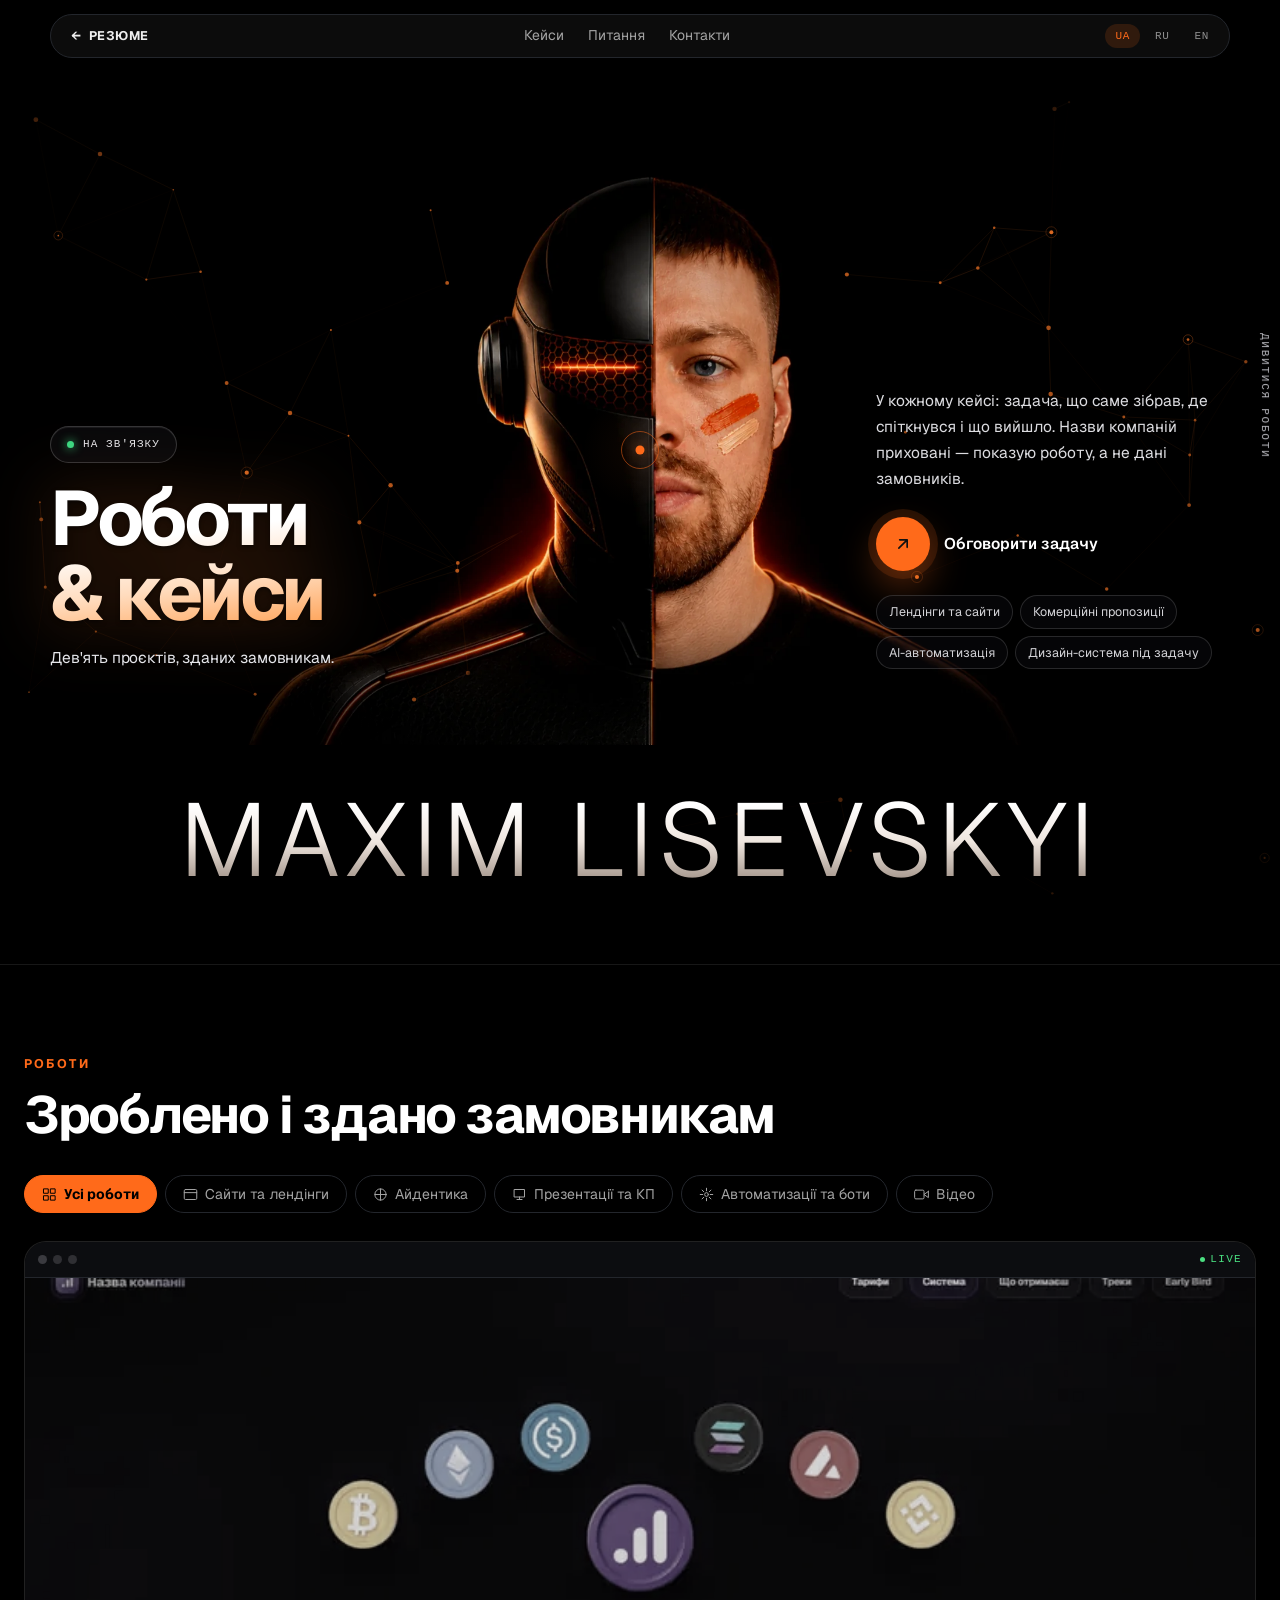
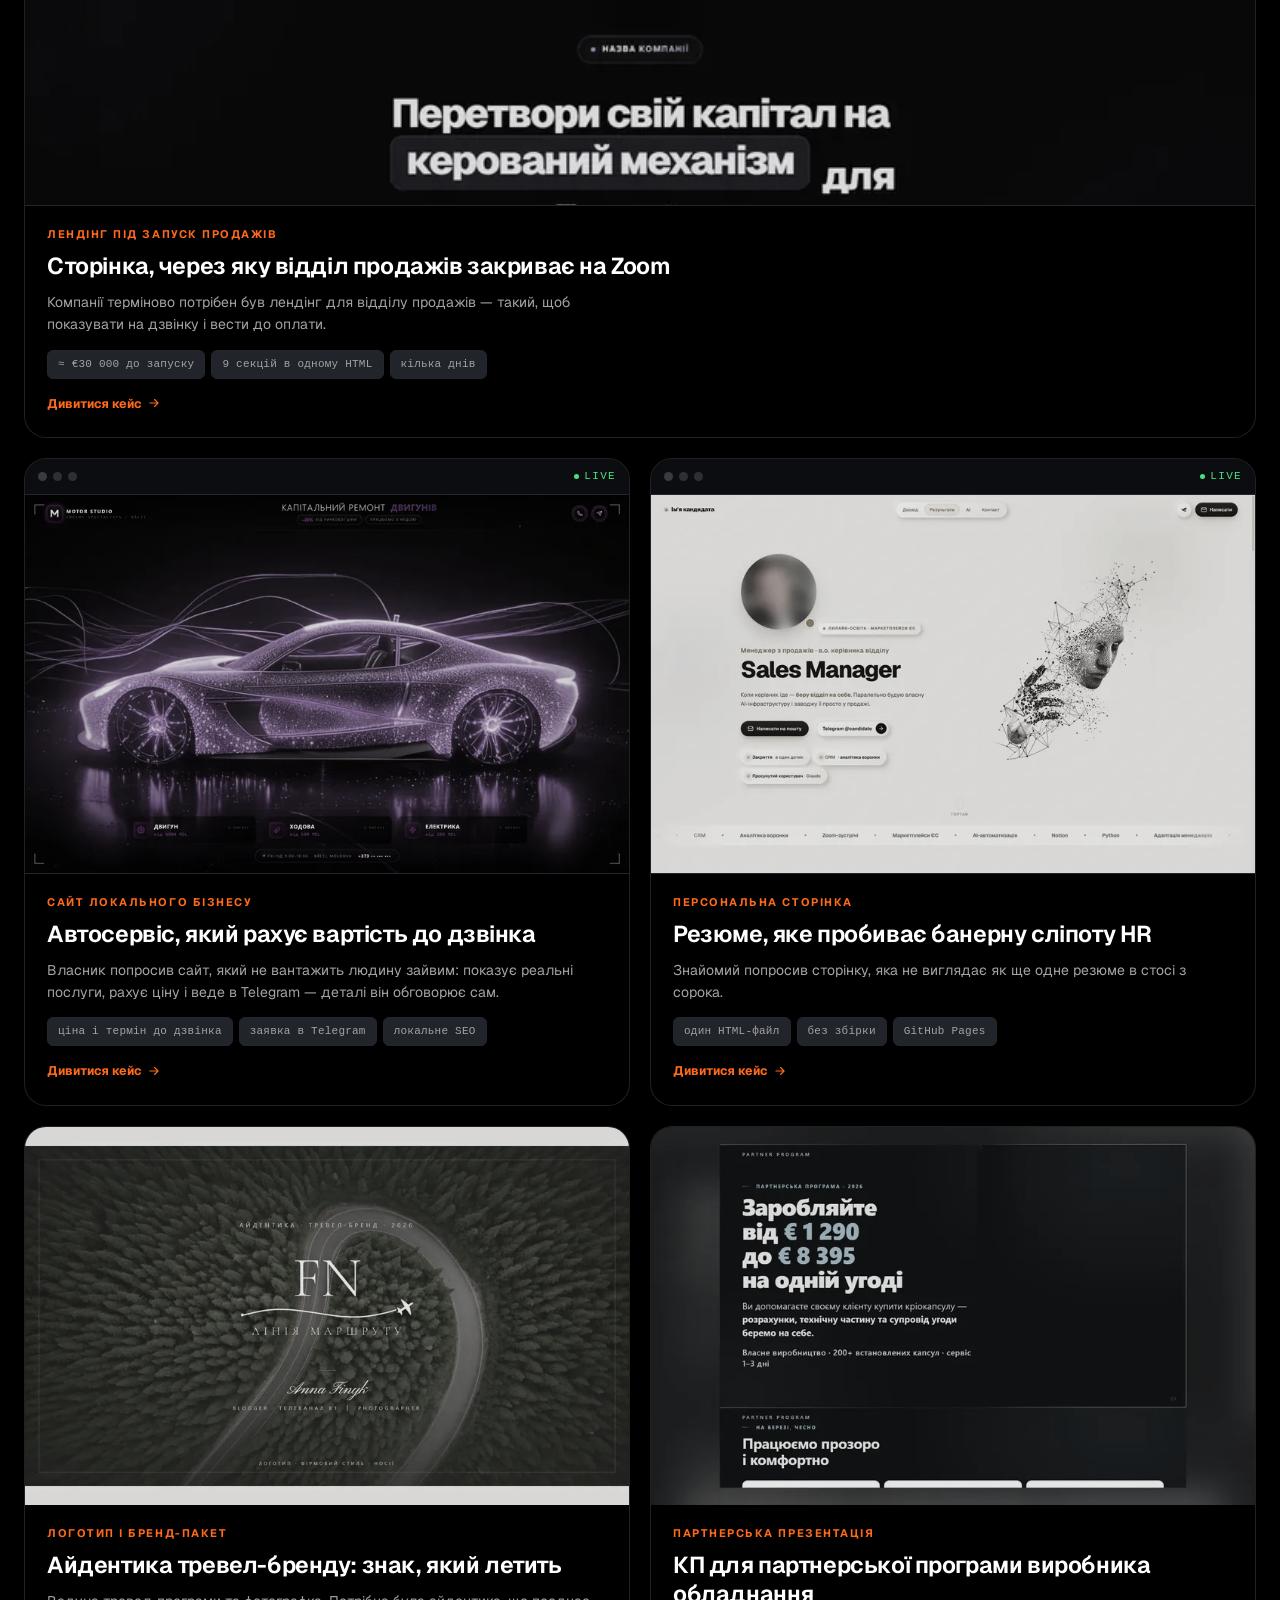
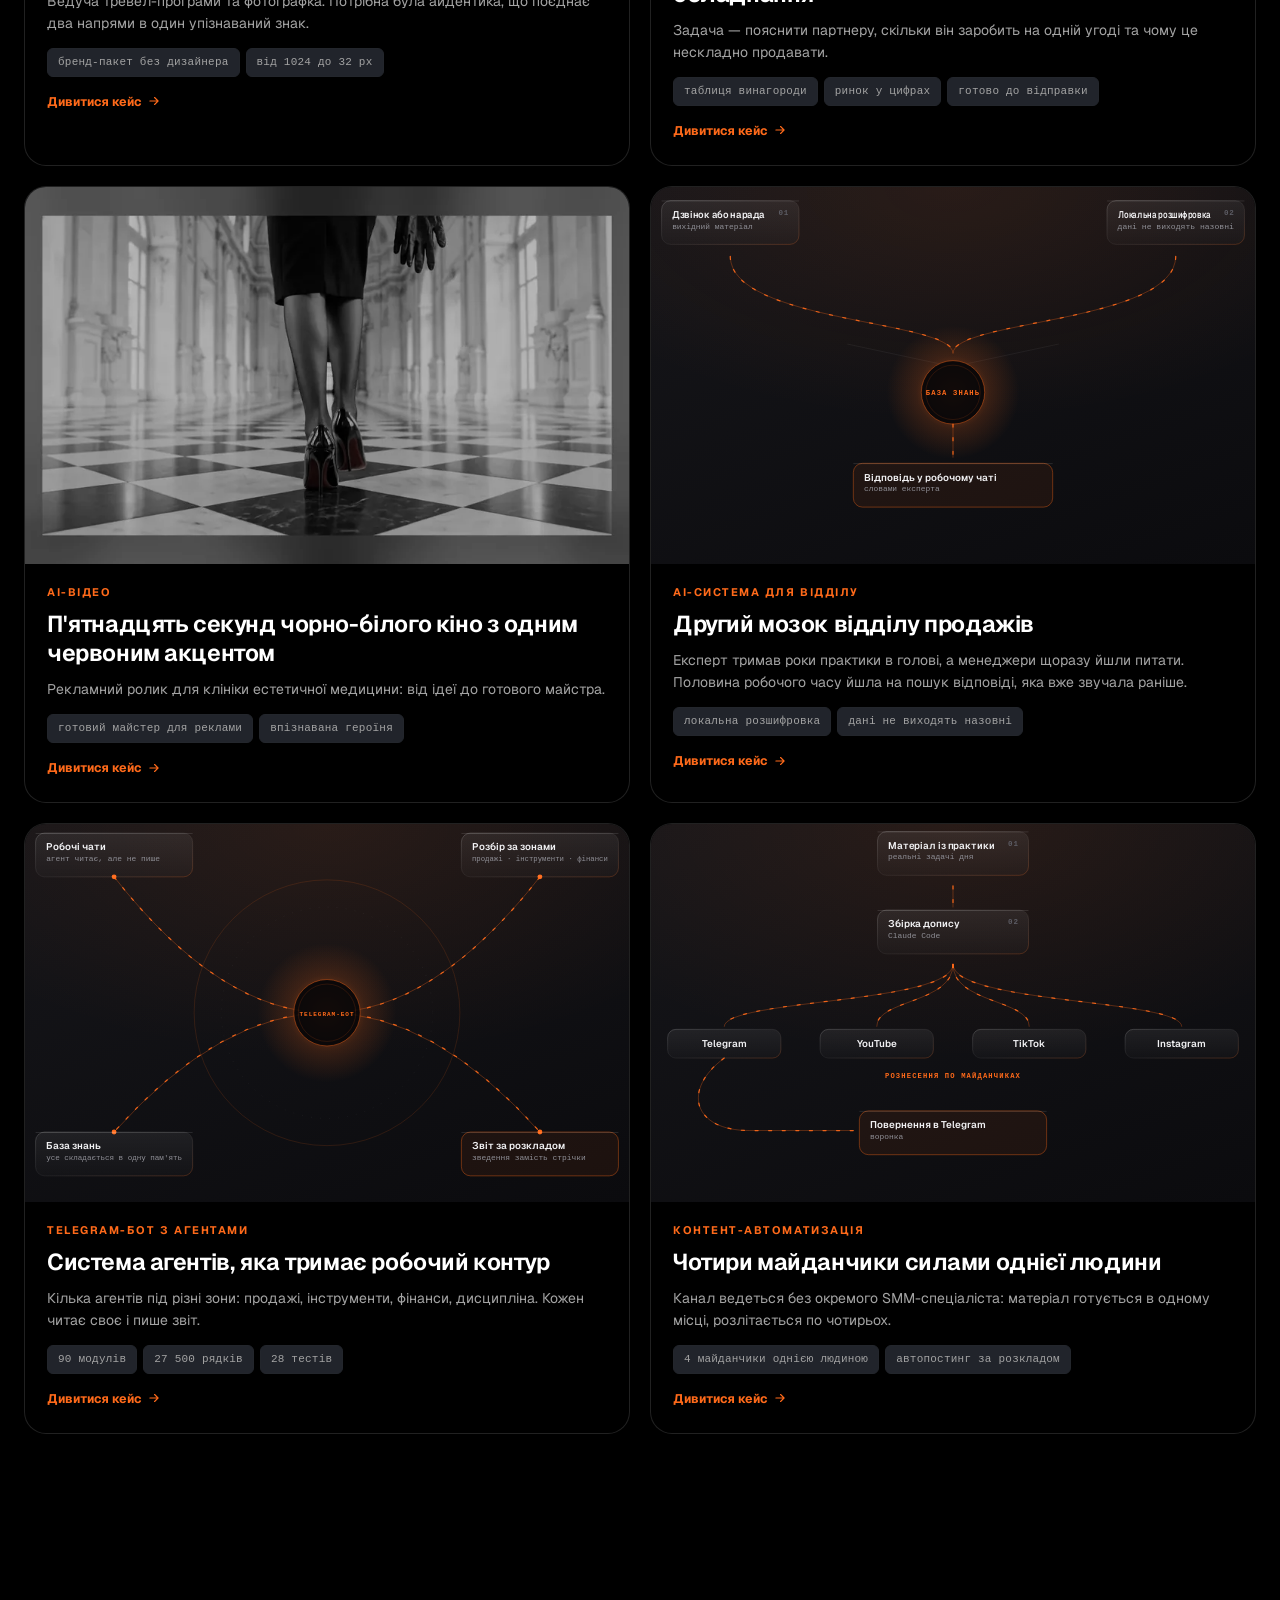
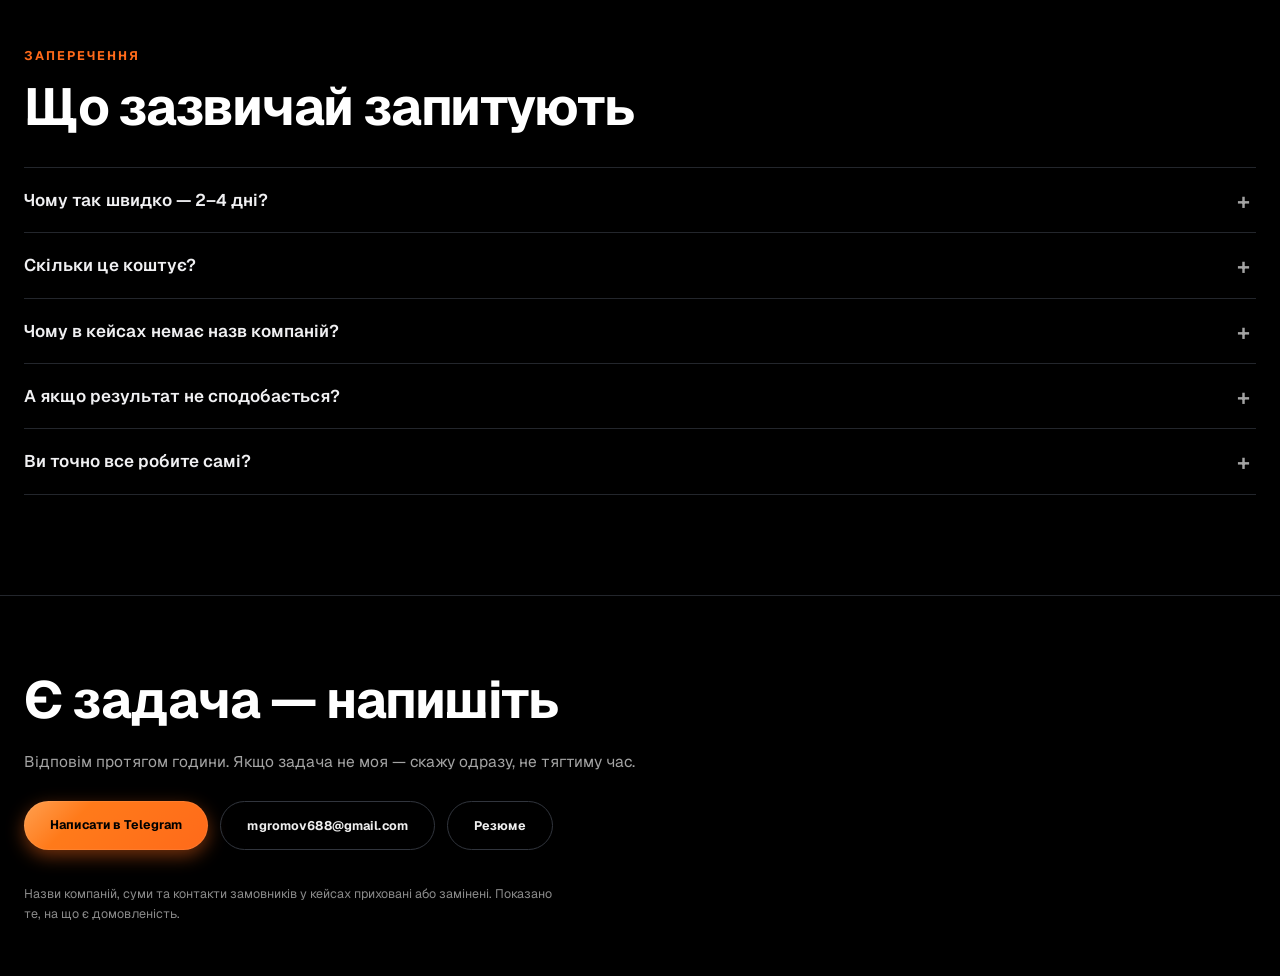
==== commit b9191094: "Переклади фактів, неблокуючий шрифт, адаптивні обкладинки Переклад: факти на картках кейсів, додані " ====
--- a/roboty/index.html
+++ b/roboty/index.html
@@ -21,9 +21,9 @@
 <script>document.documentElement.className+=" js"</script>
 <link rel="preconnect" href="https://fonts.googleapis.com">
 <link rel="preconnect" href="https://fonts.gstatic.com" crossorigin>
-<link rel="stylesheet" href="https://fonts.googleapis.com/css2?family=Geist:ital,wght@0,400..700;1,400&display=swap">
-<link rel="stylesheet" href="../assets/site.css?v=a8b8ca99">
-<link rel="stylesheet" href="../assets/resume.css?v=6e87467a">
+<link rel="preload" as="style" href="https://fonts.googleapis.com/css2?family=Geist:ital,wght@0,400..700;1,400&display=swap"><link rel="stylesheet" href="https://fonts.googleapis.com/css2?family=Geist:ital,wght@0,400..700;1,400&display=swap" media="print" onload="this.media='all'"><noscript><link rel="stylesheet" href="https://fonts.googleapis.com/css2?family=Geist:ital,wght@0,400..700;1,400&display=swap"></noscript>
+<link rel="stylesheet" href="../assets/site.css?v=432fee3f">
+
 <link rel="stylesheet" href="../assets/bgfx.css?v=7ba9d089">
 <link rel="stylesheet" href="../assets/craft.css?v=9f6ac7bd">
 </head>
@@ -45,7 +45,7 @@
 <div class="cover-shot" aria-hidden="true">
 <div class="cov-fx"><canvas class="cov-net"></canvas>
 <img class="cov-mask" src="../assets/hero/cover-mask.webp" alt="" decoding="async"></div>
-<img src="../assets/hero/cover.webp" alt="" fetchpriority="high" decoding="async">
+<img src="../assets/hero/cover.webp" srcset="../assets/hero/cover-sm.webp 1100w, ../assets/hero/cover.webp 2200w" sizes="100vw" alt="" fetchpriority="high" decoding="async">
 <span class="veil"></span></div>
 <div class="cov-grid">
 <div class="cov-l">
@@ -70,7 +70,7 @@
 <div class="eyebrow" data-rv>Роботи</div>
 <h2 data-rv>Зроблено і здано замовникам</h2>
 <div class="filters" data-rv><button class="chip on" data-f="all"><svg viewBox="0 0 24 24" fill="none" stroke="currentColor" stroke-linecap="round" stroke-linejoin="round"><rect x="3" y="3" width="7" height="7"/><rect x="14" y="3" width="7" height="7"/><rect x="14" y="14" width="7" height="7"/><rect x="3" y="14" width="7" height="7"/></svg>Усі роботи</button><button class="chip" data-f="web"><svg viewBox="0 0 24 24" fill="none" stroke="currentColor" stroke-linecap="round" stroke-linejoin="round"><rect x="2" y="4" width="20" height="16" rx="2"/><path d="M2 9h20"/></svg>Сайти та лендінги</button><button class="chip" data-f="brand"><svg viewBox="0 0 24 24" fill="none" stroke="currentColor" stroke-linecap="round" stroke-linejoin="round"><circle cx="12" cy="12" r="9"/><path d="M12 3v18M3 12h18"/></svg>Айдентика</button><button class="chip" data-f="deck"><svg viewBox="0 0 24 24" fill="none" stroke="currentColor" stroke-linecap="round" stroke-linejoin="round"><path d="M4 4h16v12H4z"/><path d="M12 16v4M8 20h8"/></svg>Презентації та КП</button><button class="chip" data-f="auto"><svg viewBox="0 0 24 24" fill="none" stroke="currentColor" stroke-linecap="round" stroke-linejoin="round"><path d="M12 2v4M12 18v4M2 12h4M18 12h4M4.9 4.9l2.8 2.8M16.3 16.3l2.8 2.8M19.1 4.9l-2.8 2.8M7.7 16.3l-2.8 2.8"/><circle cx="12" cy="12" r="3"/></svg>Автоматизації та боти</button><button class="chip" data-f="video"><svg viewBox="0 0 24 24" fill="none" stroke="currentColor" stroke-linecap="round" stroke-linejoin="round"><path d="m23 7-7 5 7 5V7z"/><rect x="1" y="5" width="15" height="14" rx="2"/></svg>Відео</button></div>
-<div class="grid"><article class="card" data-tag="web" data-rv onclick="openCase('product-landing-ua')" tabindex="0" onkeypress="if(event.key==='Enter')openCase('product-landing-ua')"><div class="frame"><div class="bar"><span class="dot"></span><span class="dot"></span><span class="dot"></span><span class="live"><i></i>LIVE</span></div><div class="thumb"><img src="../assets/cases/product-landing-ua/cover.webp" alt="Сторінка, через яку відділ продажів закриває на Zoom" loading="eager" fetchpriority="high" decoding="async"></div></div><div class="cbody"><div class="ctype">Лендінг під запуск продажів</div><h3 class="ctitle">Сторінка, через яку відділ продажів закриває на Zoom</h3><p class="clead">Компанії терміново потрібен був лендінг для відділу продажів — такий, щоб показувати на дзвінку і вести до оплати.</p><div class="cfacts"><span>≈ €30 000 до запуску</span><span>9 секцій в одному HTML</span><span>кілька днів</span></div><div class="more">Дивитися кейс<svg viewBox="0 0 24 24" fill="none" stroke="currentColor" stroke-linecap="round" stroke-linejoin="round"><path d="M5 12h14M13 6l6 6-6 6"/></svg></div></div></article><article class="card" data-tag="web" data-rv onclick="openCase('autoservice-ua')" tabindex="0" onkeypress="if(event.key==='Enter')openCase('autoservice-ua')"><div class="frame"><div class="bar"><span class="dot"></span><span class="dot"></span><span class="dot"></span><span class="live"><i></i>LIVE</span></div><div class="thumb"><img src="../assets/cases/autoservice-ua/cover.webp" alt="Автосервіс, який рахує вартість до дзвінка" loading="eager" fetchpriority="high" decoding="async"></div></div><div class="cbody"><div class="ctype">Сайт локального бізнесу</div><h3 class="ctitle">Автосервіс, який рахує вартість до дзвінка</h3><p class="clead">Власник попросив сайт, який не вантажить людину зайвим: показує реальні послуги, рахує ціну і веде в Telegram — деталі він обговорює сам.</p><div class="cfacts"><span>ціна і термін до дзвінка</span><span>заявка в Telegram</span><span>локальне SEO</span></div><div class="more">Дивитися кейс<svg viewBox="0 0 24 24" fill="none" stroke="currentColor" stroke-linecap="round" stroke-linejoin="round"><path d="M5 12h14M13 6l6 6-6 6"/></svg></div></div></article><article class="card" data-tag="web" data-rv onclick="openCase('resume-site-ua')" tabindex="0" onkeypress="if(event.key==='Enter')openCase('resume-site-ua')"><div class="frame"><div class="bar"><span class="dot"></span><span class="dot"></span><span class="dot"></span><span class="live"><i></i>LIVE</span></div><div class="thumb"><img src="../assets/cases/resume-site-ua/cover.webp" alt="Резюме, яке пробиває банерну сліпоту HR" loading="lazy" decoding="async"></div></div><div class="cbody"><div class="ctype">Персональна сторінка</div><h3 class="ctitle">Резюме, яке пробиває банерну сліпоту HR</h3><p class="clead">Знайомий попросив сторінку, яка не виглядає як ще одне резюме в стосі з сорока.</p><div class="cfacts"><span>один HTML-файл</span><span>без збірки</span><span>GitHub Pages</span></div><div class="more">Дивитися кейс<svg viewBox="0 0 24 24" fill="none" stroke="currentColor" stroke-linecap="round" stroke-linejoin="round"><path d="M5 12h14M13 6l6 6-6 6"/></svg></div></div></article><article class="card" data-tag="brand" data-rv onclick="openCase('travel-identity')" tabindex="0" onkeypress="if(event.key==='Enter')openCase('travel-identity')"><div class="thumb"><img src="../assets/cases/travel-identity/cover.webp" alt="Айдентика тревел-бренду: знак, який летить" loading="lazy" decoding="async"></div><div class="cbody"><div class="ctype">Логотип і бренд-пакет</div><h3 class="ctitle">Айдентика тревел-бренду: знак, який летить</h3><p class="clead">Ведуча тревел-програми та фотографка. Потрібна була айдентика, що поєднає два напрями в один упізнаваний знак.</p><div class="cfacts"><span>бренд-пакет без дизайнера</span><span>від 1024 до 32 px</span></div><div class="more">Дивитися кейс<svg viewBox="0 0 24 24" fill="none" stroke="currentColor" stroke-linecap="round" stroke-linejoin="round"><path d="M5 12h14M13 6l6 6-6 6"/></svg></div></div></article><article class="card" data-tag="deck" data-rv onclick="openCase('kp-cryo-ua')" tabindex="0" onkeypress="if(event.key==='Enter')openCase('kp-cryo-ua')"><div class="thumb"><img src="../assets/cases/kp-cryo-ua/cover.webp" alt="КП для партнерської програми виробника обладнання" loading="lazy" decoding="async"></div><div class="cbody"><div class="ctype">Партнерська презентація</div><h3 class="ctitle">КП для партнерської програми виробника обладнання</h3><p class="clead">Задача — пояснити партнеру, скільки він заробить на одній угоді та чому це нескладно продавати.</p><div class="cfacts"><span>таблиця винагороди</span><span>ринок у цифрах</span><span>готово до відправки</span></div><div class="more">Дивитися кейс<svg viewBox="0 0 24 24" fill="none" stroke="currentColor" stroke-linecap="round" stroke-linejoin="round"><path d="M5 12h14M13 6l6 6-6 6"/></svg></div></div></article><article class="card" data-tag="video" data-rv onclick="openCase('ai-reel')" tabindex="0" onkeypress="if(event.key==='Enter')openCase('ai-reel')"><div class="thumb"><img src="../assets/cases/ai-reel/cover.webp" alt="П'ятнадцять секунд чорно-білого кіно з одним червоним акцентом" loading="lazy" decoding="async"></div><div class="cbody"><div class="ctype">AI-відео</div><h3 class="ctitle">П'ятнадцять секунд чорно-білого кіно з одним червоним акцентом</h3><p class="clead">Рекламний ролик для клініки естетичної медицини: від ідеї до готового майстра.</p><div class="cfacts"><span>готовий майстер для реклами</span><span>впізнавана героїня</span></div><div class="more">Дивитися кейс<svg viewBox="0 0 24 24" fill="none" stroke="currentColor" stroke-linecap="round" stroke-linejoin="round"><path d="M5 12h14M13 6l6 6-6 6"/></svg></div></div></article><article class="card" data-tag="auto" data-rv onclick="openCase('sales-ai')" tabindex="0" onkeypress="if(event.key==='Enter')openCase('sales-ai')"><div class="thumb"><div class="scheme"><svg viewBox="0 0 800 500" xmlns="http://www.w3.org/2000/svg" role="img" preserveAspectRatio="xMidYMid meet"><title>AI-система для відділу</title><defs><linearGradient id="ln-converge-ua-1" x1="0" y1="0" x2="1" y2="0"><stop offset="0" stop-color="#FF6A1A" stop-opacity=".05"/><stop offset=".5" stop-color="#FF6A1A" stop-opacity=".55"/><stop offset="1" stop-color="#FF6A1A" stop-opacity=".9"/></linearGradient><linearGradient id="glass-converge-ua-1" x1="0" y1="0" x2="0" y2="1"><stop offset="0" stop-color="#ffffff" stop-opacity=".07"/><stop offset="1" stop-color="#ffffff" stop-opacity=".02"/></linearGradient><linearGradient id="edge-converge-ua-1" x1="0" y1="0" x2="1" y2="1"><stop offset="0" stop-color="#ffffff" stop-opacity=".22"/><stop offset=".5" stop-color="#ffffff" stop-opacity=".06"/><stop offset="1" stop-color="#FF6A1A" stop-opacity=".3"/></linearGradient><radialGradient id="core-converge-ua-1"><stop offset="0" stop-color="#FF6A1A" stop-opacity=".62"/><stop offset=".55" stop-color="#FF6A1A" stop-opacity=".16"/><stop offset="1" stop-color="#FF6A1A" stop-opacity="0"/></radialGradient><radialGradient id="spark-converge-ua-1"><stop offset="0" stop-color="#fff" stop-opacity=".95"/><stop offset="1" stop-color="#FF6A1A" stop-opacity="0"/></radialGradient><filter id="soft-converge-ua-1" x="-40%" y="-40%" width="180%" height="180%"><feGaussianBlur stdDeviation="7"/></filter></defs><style>.sch-lbl{font:600 13px "Geist","Inter",system-ui,sans-serif;fill:#f2f2f4}.sch-sub{font:400 10.5px ui-monospace,Menlo,monospace;fill:#8f8f96}.sch-tag{font:700 9.5px ui-monospace,Menlo,monospace;fill:#FF6A1A;letter-spacing:.16em}.sch-num{font:600 10px ui-monospace,Menlo,monospace;fill:#5c5c64;letter-spacing:.1em}.sch-hair{stroke:rgba(255,255,255,.07);fill:none;stroke-width:1}.sch-arc{fill:none;stroke:rgba(255,106,26,.18);stroke-width:1}.sch-line{stroke:rgba(255,106,26,.34);fill:none;stroke-width:1.2;stroke-linecap:round}.sch-flow{stroke:#FF6A1A;fill:none;stroke-width:1.6;stroke-linecap:round;opacity:.9;stroke-dasharray:4 14;animation:schmarch 2.2s linear infinite}@keyframes schmarch{to{stroke-dashoffset:-24}}.sch-breathe{animation:schbr 4.5s ease-in-out infinite}@keyframes schbr{0%,100%{opacity:.5}50%{opacity:.95}}.sch-spin{transform-origin:center;animation:schsp 44s linear infinite}@keyframes schsp{to{transform:rotate(360deg)}}.sch-spin-r{transform-origin:center;animation:schsp 62s linear infinite reverse}.sch-dot{animation:schdot 5s ease-in-out infinite}@keyframes schdot{0%,100%{opacity:.25}50%{opacity:1}}@media(prefers-reduced-motion:reduce){.sch-flow,.sch-breathe,.sch-spin,.sch-spin-r,.sch-dot{animation:none}}</style><g opacity="0.05"><line x1="0" y1="0" x2="0" y2="500" class="sch-hair"/><line x1="50" y1="0" x2="50" y2="500" class="sch-hair"/><line x1="100" y1="0" x2="100" y2="500" class="sch-hair"/><line x1="150" y1="0" x2="150" y2="500" class="sch-hair"/><line x1="200" y1="0" x2="200" y2="500" class="sch-hair"/><line x1="250" y1="0" x2="250" y2="500" class="sch-hair"/><line x1="300" y1="0" x2="300" y2="500" class="sch-hair"/><line x1="350" y1="0" x2="350" y2="500" class="sch-hair"/><line x1="400" y1="0" x2="400" y2="500" class="sch-hair"/><line x1="450" y1="0" x2="450" y2="500" class="sch-hair"/><line x1="500" y1="0" x2="500" y2="500" class="sch-hair"/><line x1="550" y1="0" x2="550" y2="500" class="sch-hair"/><line x1="600" y1="0" x2="600" y2="500" class="sch-hair"/><line x1="650" y1="0" x2="650" y2="500" class="sch-hair"/><line x1="700" y1="0" x2="700" y2="500" class="sch-hair"/><line x1="750" y1="0" x2="750" y2="500" class="sch-hair"/><line x1="800" y1="0" x2="800" y2="500" class="sch-hair"/><line x1="0" y1="0" x2="800" y2="0" class="sch-hair"/><line x1="0" y1="50" x2="800" y2="50" class="sch-hair"/><line x1="0" y1="100" x2="800" y2="100" class="sch-hair"/><line x1="0" y1="150" x2="800" y2="150" class="sch-hair"/><line x1="0" y1="200" x2="800" y2="200" class="sch-hair"/><line x1="0" y1="250" x2="800" y2="250" class="sch-hair"/><line x1="0" y1="300" x2="800" y2="300" class="sch-hair"/><line x1="0" y1="350" x2="800" y2="350" class="sch-hair"/><line x1="0" y1="400" x2="800" y2="400" class="sch-hair"/><line x1="0" y1="450" x2="800" y2="450" class="sch-hair"/><line x1="0" y1="500" x2="800" y2="500" class="sch-hair"/></g><g><rect x="14" y="18" width="182" height="58" rx="12" fill="url(#glass-converge-ua-1)" stroke="url(#edge-converge-ua-1)"/><rect x="14" y="18" width="182" height="1" fill="rgba(255,255,255,.14)"/><text class="sch-lbl" textLength="123" lengthAdjust="spacingAndGlyphs" x="28" y="41">Дзвінок або нарада</text><text class="sch-sub" x="28" y="55">вихідний матеріал</text><text class="sch-num" x="183" y="37" text-anchor="end">01</text></g><path class="sch-line" d="M105,92 C105,180 400,176 400,220"/><path class="sch-flow" d="M105,92 C105,180 400,176 400,220" style="animation-delay:0.00s"/><g><rect x="604" y="18" width="182" height="58" rx="12" fill="url(#glass-converge-ua-1)" stroke="url(#edge-converge-ua-1)"/><rect x="604" y="18" width="182" height="1" fill="rgba(255,255,255,.14)"/><text class="sch-lbl" textLength="123" lengthAdjust="spacingAndGlyphs" x="618" y="41">Локальна розшифровка</text><text class="sch-sub" textLength="154" lengthAdjust="spacingAndGlyphs" x="618" y="55">дані не виходять назовні</text><text class="sch-num" x="773" y="37" text-anchor="end">02</text></g><path class="sch-line" d="M695,92 C695,180 400,176 400,220"/><path class="sch-flow" d="M695,92 C695,180 400,176 400,220" style="animation-delay:0.30s"/><path class="sch-hair" d="M260,208 L400,238 L540,208" stroke="rgba(255,106,26,.22)"/><circle cx="400" cy="272" r="88" fill="url(#core-converge-ua-1)" class="sch-breathe"/><circle cx="400" cy="272" r="42" fill="rgba(6,6,8,.92)" stroke="rgba(255,106,26,.55)"/><circle cx="400" cy="272" r="36" fill="none" stroke="rgba(255,106,26,.18)"/><text class="sch-tag" style="font-size:9.5px" x="400" y="276" text-anchor="middle">БАЗА ЗНАНЬ</text><path class="sch-line" d="M400,314 L400,358"/><path class="sch-flow" d="M400,314 L400,358" style="animation-delay:1.20s"/><g><rect x="268" y="366" width="264" height="58" rx="12" fill="rgba(255,106,26,.07)" stroke="rgba(255,106,26,.5)"/><rect x="268" y="366" width="264" height="1" fill="rgba(255,255,255,.14)"/><text class="sch-lbl" x="282" y="389">Відповідь у робочому чаті</text><text class="sch-sub" x="282" y="403">словами експерта</text></g></svg></div><div class="scheme-list"><div class="flow"><div class="flow-head"><i></i>ai-система_для_відділу.flow</div><div class="flow-body"><div class="fn"><span class="idx">01</span><span class="ico"><svg viewBox="0 0 24 24" fill="none" stroke="currentColor" stroke-linecap="round" stroke-linejoin="round"><rect x="9" y="2" width="6" height="11" rx="3"/><path d="M19 10a7 7 0 0 1-14 0M12 17v5"/></svg></span><span class="tx"><b>Дзвінок або нарада</b><span>вихідний матеріал</span></span></div><div class="fl"></div><div class="fn"><span class="idx">02</span><span class="ico"><svg viewBox="0 0 24 24" fill="none" stroke="currentColor" stroke-linecap="round" stroke-linejoin="round"><path d="m16 18 6-6-6-6M8 6l-6 6 6 6"/></svg></span><span class="tx"><b>Локальна розшифровка</b><span>дані не виходять назовні</span></span></div><div class="fl"></div><div class="fn"><span class="idx">03</span><span class="ico"><svg viewBox="0 0 24 24" fill="none" stroke="currentColor" stroke-linecap="round" stroke-linejoin="round"><ellipse cx="12" cy="5" rx="8" ry="3"/><path d="M4 5v14c0 1.7 3.6 3 8 3s8-1.3 8-3V5"/><path d="M4 12c0 1.7 3.6 3 8 3s8-1.3 8-3"/></svg></span><span class="tx"><b>База знань</b><span>роки практики в одному місці</span></span></div><div class="fl"></div><div class="fn last"><span class="idx">04</span><span class="ico"><svg viewBox="0 0 24 24" fill="none" stroke="currentColor" stroke-linecap="round" stroke-linejoin="round"><path d="M21 15a2 2 0 0 1-2 2H7l-4 4V5a2 2 0 0 1 2-2h14a2 2 0 0 1 2 2z"/></svg></span><span class="tx"><b>Відповідь у робочому чаті</b><span>словами експерта</span></span></div></div></div></div></div><div class="cbody"><div class="ctype">AI-система для відділу</div><h3 class="ctitle">Другий мозок відділу продажів</h3><p class="clead">Експерт тримав роки практики в голові, а менеджери щоразу йшли питати. Половина робочого часу йшла на пошук відповіді, яка вже звучала раніше.</p><div class="cfacts"><span>локальна розшифровка</span><span>дані не виходять назовні</span></div><div class="more">Дивитися кейс<svg viewBox="0 0 24 24" fill="none" stroke="currentColor" stroke-linecap="round" stroke-linejoin="round"><path d="M5 12h14M13 6l6 6-6 6"/></svg></div></div></article><article class="card" data-tag="auto" data-rv onclick="openCase('maxbot')" tabindex="0" onkeypress="if(event.key==='Enter')openCase('maxbot')"><div class="thumb"><div class="scheme"><svg viewBox="0 0 800 500" xmlns="http://www.w3.org/2000/svg" role="img" preserveAspectRatio="xMidYMid meet"><title>Telegram-бот з агентами</title><defs><linearGradient id="ln-hub-ua-3" x1="0" y1="0" x2="1" y2="0"><stop offset="0" stop-color="#FF6A1A" stop-opacity=".05"/><stop offset=".5" stop-color="#FF6A1A" stop-opacity=".55"/><stop offset="1" stop-color="#FF6A1A" stop-opacity=".9"/></linearGradient><linearGradient id="glass-hub-ua-3" x1="0" y1="0" x2="0" y2="1"><stop offset="0" stop-color="#ffffff" stop-opacity=".07"/><stop offset="1" stop-color="#ffffff" stop-opacity=".02"/></linearGradient><linearGradient id="edge-hub-ua-3" x1="0" y1="0" x2="1" y2="1"><stop offset="0" stop-color="#ffffff" stop-opacity=".22"/><stop offset=".5" stop-color="#ffffff" stop-opacity=".06"/><stop offset="1" stop-color="#FF6A1A" stop-opacity=".3"/></linearGradient><radialGradient id="core-hub-ua-3"><stop offset="0" stop-color="#FF6A1A" stop-opacity=".62"/><stop offset=".55" stop-color="#FF6A1A" stop-opacity=".16"/><stop offset="1" stop-color="#FF6A1A" stop-opacity="0"/></radialGradient><radialGradient id="spark-hub-ua-3"><stop offset="0" stop-color="#fff" stop-opacity=".95"/><stop offset="1" stop-color="#FF6A1A" stop-opacity="0"/></radialGradient><filter id="soft-hub-ua-3" x="-40%" y="-40%" width="180%" height="180%"><feGaussianBlur stdDeviation="7"/></filter></defs><style>.sch-lbl{font:600 13px "Geist","Inter",system-ui,sans-serif;fill:#f2f2f4}.sch-sub{font:400 10.5px ui-monospace,Menlo,monospace;fill:#8f8f96}.sch-tag{font:700 9.5px ui-monospace,Menlo,monospace;fill:#FF6A1A;letter-spacing:.16em}.sch-num{font:600 10px ui-monospace,Menlo,monospace;fill:#5c5c64;letter-spacing:.1em}.sch-hair{stroke:rgba(255,255,255,.07);fill:none;stroke-width:1}.sch-arc{fill:none;stroke:rgba(255,106,26,.18);stroke-width:1}.sch-line{stroke:rgba(255,106,26,.34);fill:none;stroke-width:1.2;stroke-linecap:round}.sch-flow{stroke:#FF6A1A;fill:none;stroke-width:1.6;stroke-linecap:round;opacity:.9;stroke-dasharray:4 14;animation:schmarch 2.2s linear infinite}@keyframes schmarch{to{stroke-dashoffset:-24}}.sch-breathe{animation:schbr 4.5s ease-in-out infinite}@keyframes schbr{0%,100%{opacity:.5}50%{opacity:.95}}.sch-spin{transform-origin:center;animation:schsp 44s linear infinite}@keyframes schsp{to{transform:rotate(360deg)}}.sch-spin-r{transform-origin:center;animation:schsp 62s linear infinite reverse}.sch-dot{animation:schdot 5s ease-in-out infinite}@keyframes schdot{0%,100%{opacity:.25}50%{opacity:1}}@media(prefers-reduced-motion:reduce){.sch-flow,.sch-breathe,.sch-spin,.sch-spin-r,.sch-dot{animation:none}}</style><circle cx="400" cy="250" r="176" class="sch-arc"/><g class="sch-spin-r"><circle cx="400" cy="250" r="140" fill="none" stroke="rgba(255,255,255,.08)" stroke-dasharray="1 11"/></g><path class="sch-line" d="M400,250 Q259,250 118,70"/><path class="sch-flow" d="M400,250 Q259,250 118,70" style="animation-delay:0.00s"/><circle cx="118" cy="70" r="3.2" fill="#FF6A1A" class="sch-dot" style="animation-delay:0.00s"/><path class="sch-line" d="M400,250 Q541,250 682,70"/><path class="sch-flow" d="M400,250 Q541,250 682,70" style="animation-delay:0.30s"/><circle cx="682" cy="70" r="3.2" fill="#FF6A1A" class="sch-dot" style="animation-delay:0.35s"/><path class="sch-line" d="M400,250 Q259,250 118,408"/><path class="sch-flow" d="M400,250 Q259,250 118,408" style="animation-delay:0.60s"/><circle cx="118" cy="408" r="3.2" fill="#FF6A1A" class="sch-dot" style="animation-delay:0.70s"/><path class="sch-line" d="M400,250 Q541,250 682,408"/><path class="sch-flow" d="M400,250 Q541,250 682,408" style="animation-delay:0.90s"/><circle cx="682" cy="408" r="3.2" fill="#FF6A1A" class="sch-dot" style="animation-delay:1.05s"/><g><rect x="14" y="12" width="208" height="58" rx="12" fill="url(#glass-hub-ua-3)" stroke="url(#edge-hub-ua-3)"/><rect x="14" y="12" width="208" height="1" fill="rgba(255,255,255,.14)"/><text class="sch-lbl" x="28" y="35">Робочі чати</text><text class="sch-sub" x="28" y="49">агент читає, але не пише</text></g><g><rect x="578" y="12" width="208" height="58" rx="12" fill="url(#glass-hub-ua-3)" stroke="url(#edge-hub-ua-3)"/><rect x="578" y="12" width="208" height="1" fill="rgba(255,255,255,.14)"/><text class="sch-lbl" x="592" y="35">Розбір за зонами</text><text class="sch-sub" textLength="180" lengthAdjust="spacingAndGlyphs" x="592" y="49">продажі · інструменти · фінанси</text></g><g><rect x="14" y="408" width="208" height="58" rx="12" fill="url(#glass-hub-ua-3)" stroke="url(#edge-hub-ua-3)"/><rect x="14" y="408" width="208" height="1" fill="rgba(255,255,255,.14)"/><text class="sch-lbl" x="28" y="431">База знань</text><text class="sch-sub" textLength="180" lengthAdjust="spacingAndGlyphs" x="28" y="445">усе складається в одну пам'ять</text></g><g><rect x="578" y="408" width="208" height="58" rx="12" fill="rgba(255,106,26,.07)" stroke="rgba(255,106,26,.5)"/><rect x="578" y="408" width="208" height="1" fill="rgba(255,255,255,.14)"/><text class="sch-lbl" x="592" y="431">Звіт за розкладом</text><text class="sch-sub" x="592" y="445">зведення замість стрічки</text></g><circle cx="400" cy="250" r="92" fill="url(#core-hub-ua-3)" class="sch-breathe"/><circle cx="400" cy="250" r="44" fill="rgba(6,6,8,.92)" stroke="rgba(255,106,26,.55)"/><circle cx="400" cy="250" r="38" fill="none" stroke="rgba(255,106,26,.18)"/><text class="sch-tag" style="font-size:8.0px" x="400" y="254" text-anchor="middle">TELEGRAM-БОТ</text></svg></div><div class="scheme-list"><div class="flow"><div class="flow-head"><i></i>telegram-бот_з_агентами.flow</div><div class="flow-body"><div class="fn"><span class="idx">01</span><span class="ico"><svg viewBox="0 0 24 24" fill="none" stroke="currentColor" stroke-linecap="round" stroke-linejoin="round"><path d="M21 15a2 2 0 0 1-2 2H7l-4 4V5a2 2 0 0 1 2-2h14a2 2 0 0 1 2 2z"/></svg></span><span class="tx"><b>Робочі чати</b><span>агент читає, але не пише</span></span></div><div class="fl"></div><div class="fn"><span class="idx">02</span><span class="ico"><svg viewBox="0 0 24 24" fill="none" stroke="currentColor" stroke-linecap="round" stroke-linejoin="round"><path d="m12 2 9 5-9 5-9-5z"/><path d="m3 12 9 5 9-5M3 17l9 5 9-5"/></svg></span><span class="tx"><b>Розбір за зонами</b><span>продажі · інструменти · фінанси</span></span></div><div class="fl"></div><div class="fn"><span class="idx">03</span><span class="ico"><svg viewBox="0 0 24 24" fill="none" stroke="currentColor" stroke-linecap="round" stroke-linejoin="round"><ellipse cx="12" cy="5" rx="8" ry="3"/><path d="M4 5v14c0 1.7 3.6 3 8 3s8-1.3 8-3V5"/><path d="M4 12c0 1.7 3.6 3 8 3s8-1.3 8-3"/></svg></span><span class="tx"><b>База знань</b><span>усе складається в одну пам'ять</span></span></div><div class="fl"></div><div class="fn last"><span class="idx">04</span><span class="ico"><svg viewBox="0 0 24 24" fill="none" stroke="currentColor" stroke-linecap="round" stroke-linejoin="round"><path d="M14 2H6a2 2 0 0 0-2 2v16a2 2 0 0 0 2 2h12a2 2 0 0 0 2-2V8z"/><path d="M14 2v6h6M9 15h6M9 11h3"/></svg></span><span class="tx"><b>Звіт за розкладом</b><span>зведення замість стрічки</span></span></div></div></div></div></div><div class="cbody"><div class="ctype">Telegram-бот з агентами</div><h3 class="ctitle">Система агентів, яка тримає робочий контур</h3><p class="clead">Кілька агентів під різні зони: продажі, інструменти, фінанси, дисципліна. Кожен читає своє і пише звіт.</p><div class="cfacts"><span>90 модулів</span><span>27 500 рядків</span><span>28 тестів</span></div><div class="more">Дивитися кейс<svg viewBox="0 0 24 24" fill="none" stroke="currentColor" stroke-linecap="round" stroke-linejoin="round"><path d="M5 12h14M13 6l6 6-6 6"/></svg></div></div></article><article class="card" data-tag="auto" data-rv onclick="openCase('content-system')" tabindex="0" onkeypress="if(event.key==='Enter')openCase('content-system')"><div class="thumb"><div class="scheme"><svg viewBox="0 0 800 500" xmlns="http://www.w3.org/2000/svg" role="img" preserveAspectRatio="xMidYMid meet"><title>Контент-автоматизація</title><defs><linearGradient id="ln-fan-ua-5" x1="0" y1="0" x2="1" y2="0"><stop offset="0" stop-color="#FF6A1A" stop-opacity=".05"/><stop offset=".5" stop-color="#FF6A1A" stop-opacity=".55"/><stop offset="1" stop-color="#FF6A1A" stop-opacity=".9"/></linearGradient><linearGradient id="glass-fan-ua-5" x1="0" y1="0" x2="0" y2="1"><stop offset="0" stop-color="#ffffff" stop-opacity=".07"/><stop offset="1" stop-color="#ffffff" stop-opacity=".02"/></linearGradient><linearGradient id="edge-fan-ua-5" x1="0" y1="0" x2="1" y2="1"><stop offset="0" stop-color="#ffffff" stop-opacity=".22"/><stop offset=".5" stop-color="#ffffff" stop-opacity=".06"/><stop offset="1" stop-color="#FF6A1A" stop-opacity=".3"/></linearGradient><radialGradient id="core-fan-ua-5"><stop offset="0" stop-color="#FF6A1A" stop-opacity=".62"/><stop offset=".55" stop-color="#FF6A1A" stop-opacity=".16"/><stop offset="1" stop-color="#FF6A1A" stop-opacity="0"/></radialGradient><radialGradient id="spark-fan-ua-5"><stop offset="0" stop-color="#fff" stop-opacity=".95"/><stop offset="1" stop-color="#FF6A1A" stop-opacity="0"/></radialGradient><filter id="soft-fan-ua-5" x="-40%" y="-40%" width="180%" height="180%"><feGaussianBlur stdDeviation="7"/></filter></defs><style>.sch-lbl{font:600 13px "Geist","Inter",system-ui,sans-serif;fill:#f2f2f4}.sch-sub{font:400 10.5px ui-monospace,Menlo,monospace;fill:#8f8f96}.sch-tag{font:700 9.5px ui-monospace,Menlo,monospace;fill:#FF6A1A;letter-spacing:.16em}.sch-num{font:600 10px ui-monospace,Menlo,monospace;fill:#5c5c64;letter-spacing:.1em}.sch-hair{stroke:rgba(255,255,255,.07);fill:none;stroke-width:1}.sch-arc{fill:none;stroke:rgba(255,106,26,.18);stroke-width:1}.sch-line{stroke:rgba(255,106,26,.34);fill:none;stroke-width:1.2;stroke-linecap:round}.sch-flow{stroke:#FF6A1A;fill:none;stroke-width:1.6;stroke-linecap:round;opacity:.9;stroke-dasharray:4 14;animation:schmarch 2.2s linear infinite}@keyframes schmarch{to{stroke-dashoffset:-24}}.sch-breathe{animation:schbr 4.5s ease-in-out infinite}@keyframes schbr{0%,100%{opacity:.5}50%{opacity:.95}}.sch-spin{transform-origin:center;animation:schsp 44s linear infinite}@keyframes schsp{to{transform:rotate(360deg)}}.sch-spin-r{transform-origin:center;animation:schsp 62s linear infinite reverse}.sch-dot{animation:schdot 5s ease-in-out infinite}@keyframes schdot{0%,100%{opacity:.25}50%{opacity:1}}@media(prefers-reduced-motion:reduce){.sch-flow,.sch-breathe,.sch-spin,.sch-spin-r,.sch-dot{animation:none}}</style><g opacity="0.045"><line x1="0" y1="0" x2="0" y2="500" class="sch-hair"/><line x1="50" y1="0" x2="50" y2="500" class="sch-hair"/><line x1="100" y1="0" x2="100" y2="500" class="sch-hair"/><line x1="150" y1="0" x2="150" y2="500" class="sch-hair"/><line x1="200" y1="0" x2="200" y2="500" class="sch-hair"/><line x1="250" y1="0" x2="250" y2="500" class="sch-hair"/><line x1="300" y1="0" x2="300" y2="500" class="sch-hair"/><line x1="350" y1="0" x2="350" y2="500" class="sch-hair"/><line x1="400" y1="0" x2="400" y2="500" class="sch-hair"/><line x1="450" y1="0" x2="450" y2="500" class="sch-hair"/><line x1="500" y1="0" x2="500" y2="500" class="sch-hair"/><line x1="550" y1="0" x2="550" y2="500" class="sch-hair"/><line x1="600" y1="0" x2="600" y2="500" class="sch-hair"/><line x1="650" y1="0" x2="650" y2="500" class="sch-hair"/><line x1="700" y1="0" x2="700" y2="500" class="sch-hair"/><line x1="750" y1="0" x2="750" y2="500" class="sch-hair"/><line x1="800" y1="0" x2="800" y2="500" class="sch-hair"/><line x1="0" y1="0" x2="800" y2="0" class="sch-hair"/><line x1="0" y1="50" x2="800" y2="50" class="sch-hair"/><line x1="0" y1="100" x2="800" y2="100" class="sch-hair"/><line x1="0" y1="150" x2="800" y2="150" class="sch-hair"/><line x1="0" y1="200" x2="800" y2="200" class="sch-hair"/><line x1="0" y1="250" x2="800" y2="250" class="sch-hair"/><line x1="0" y1="300" x2="800" y2="300" class="sch-hair"/><line x1="0" y1="350" x2="800" y2="350" class="sch-hair"/><line x1="0" y1="400" x2="800" y2="400" class="sch-hair"/><line x1="0" y1="450" x2="800" y2="450" class="sch-hair"/><line x1="0" y1="500" x2="800" y2="500" class="sch-hair"/></g><g><rect x="300" y="10" width="200" height="58" rx="12" fill="url(#glass-fan-ua-5)" stroke="url(#edge-fan-ua-5)"/><rect x="300" y="10" width="200" height="1" fill="rgba(255,255,255,.14)"/><text class="sch-lbl" textLength="141" lengthAdjust="spacingAndGlyphs" x="314" y="33">Матеріал із практики</text><text class="sch-sub" x="314" y="47">реальні задачі дня</text><text class="sch-num" x="487" y="29" text-anchor="end">01</text></g><path class="sch-line" d="M400,82 L400,110"/><path class="sch-flow" d="M400,82 L400,110" style="animation-delay:0.00s"/><g><rect x="300" y="114" width="200" height="58" rx="12" fill="url(#glass-fan-ua-5)" stroke="url(#edge-fan-ua-5)"/><rect x="300" y="114" width="200" height="1" fill="rgba(255,255,255,.14)"/><text class="sch-lbl" x="314" y="137">Збірка допису</text><text class="sch-sub" x="314" y="151">Claude Code</text><text class="sch-num" x="487" y="133" text-anchor="end">02</text></g><path class="sch-line" d="M400,186 C400,238 97,232 97,268"/><path class="sch-flow" d="M400,186 C400,238 97,232 97,268" style="animation-delay:0.00s"/><rect x="22" y="272" width="150" height="38" rx="11" fill="url(#glass-fan-ua-5)" stroke="url(#edge-fan-ua-5)"/><text class="sch-lbl" x="97" y="296" text-anchor="middle">Telegram</text><path class="sch-line" d="M400,186 C400,238 299,232 299,268"/><path class="sch-flow" d="M400,186 C400,238 299,232 299,268" style="animation-delay:0.30s"/><rect x="224" y="272" width="150" height="38" rx="11" fill="url(#glass-fan-ua-5)" stroke="url(#edge-fan-ua-5)"/><text class="sch-lbl" x="299" y="296" text-anchor="middle">YouTube</text><path class="sch-line" d="M400,186 C400,238 501,232 501,268"/><path class="sch-flow" d="M400,186 C400,238 501,232 501,268" style="animation-delay:0.60s"/><rect x="426" y="272" width="150" height="38" rx="11" fill="url(#glass-fan-ua-5)" stroke="url(#edge-fan-ua-5)"/><text class="sch-lbl" x="501" y="296" text-anchor="middle">TikTok</text><path class="sch-line" d="M400,186 C400,238 703,232 703,268"/><path class="sch-flow" d="M400,186 C400,238 703,232 703,268" style="animation-delay:0.90s"/><rect x="628" y="272" width="150" height="38" rx="11" fill="url(#glass-fan-ua-5)" stroke="url(#edge-fan-ua-5)"/><text class="sch-lbl" x="703" y="296" text-anchor="middle">Instagram</text><text class="sch-tag" x="400" y="336" text-anchor="middle">РОЗНЕСЕННЯ ПО МАЙДАНЧИКАХ</text><path class="sch-line" d="M97,310 C40,352 56,406 130,406 L268,406"/><path class="sch-flow" d="M97,310 C40,352 56,406 130,406 L268,406" style="animation-delay:1.50s"/><g><rect x="276" y="380" width="248" height="58" rx="12" fill="rgba(255,106,26,.07)" stroke="rgba(255,106,26,.5)"/><rect x="276" y="380" width="248" height="1" fill="rgba(255,255,255,.14)"/><text class="sch-lbl" x="290" y="403">Повернення в Telegram</text><text class="sch-sub" x="290" y="417">воронка</text></g></svg></div><div class="scheme-list"><div class="flow"><div class="flow-head"><i></i>контент-автоматизація.flow</div><div class="flow-body"><div class="fn"><span class="idx">01</span><span class="ico"><svg viewBox="0 0 24 24" fill="none" stroke="currentColor" stroke-linecap="round" stroke-linejoin="round"><path d="m23 7-7 5 7 5V7z"/><rect x="1" y="5" width="15" height="14" rx="2"/></svg></span><span class="tx"><b>Матеріал із практики</b><span>реальні задачі дня</span></span></div><div class="fl"></div><div class="fn"><span class="idx">02</span><span class="ico"><svg viewBox="0 0 24 24" fill="none" stroke="currentColor" stroke-linecap="round" stroke-linejoin="round"><path d="m16 18 6-6-6-6M8 6l-6 6 6 6"/></svg></span><span class="tx"><b>Збірка допису</b><span>Claude Code</span></span></div><div class="fl"></div><div class="fn"><span class="idx">03</span><span class="ico"><svg viewBox="0 0 24 24" fill="none" stroke="currentColor" stroke-linecap="round" stroke-linejoin="round"><path d="M22 2 11 13M22 2l-7 20-4-9-9-4z"/></svg></span><span class="tx"><b>Рознесення по майданчиках</b><span>Telegram · YouTube · TikTok · Instagram</span></span></div><div class="fl"></div><div class="fn last"><span class="idx">04</span><span class="ico"><svg viewBox="0 0 24 24" fill="none" stroke="currentColor" stroke-linecap="round" stroke-linejoin="round"><circle cx="12" cy="12" r="10"/><circle cx="12" cy="12" r="6"/><circle cx="12" cy="12" r="2"/></svg></span><span class="tx"><b>Повернення в Telegram</b><span>воронка</span></span></div></div></div></div></div><div class="cbody"><div class="ctype">Контент-автоматизація</div><h3 class="ctitle">Чотири майданчики силами однієї людини</h3><p class="clead">Канал ведеться без окремого SMM-спеціаліста: матеріал готується в одному місці, розлітається по чотирьох.</p><div class="cfacts"><span>4 майданчики однією людиною</span><span>автопостинг за розкладом</span></div><div class="more">Дивитися кейс<svg viewBox="0 0 24 24" fill="none" stroke="currentColor" stroke-linecap="round" stroke-linejoin="round"><path d="M5 12h14M13 6l6 6-6 6"/></svg></div></div></article></div>
+<div class="grid"><article class="card" data-tag="web" data-rv onclick="openCase('product-landing-ua')" tabindex="0" onkeypress="if(event.key==='Enter')openCase('product-landing-ua')"><div class="frame"><div class="bar"><span class="dot"></span><span class="dot"></span><span class="dot"></span><span class="live"><i></i>LIVE</span></div><div class="thumb"><img src="../assets/cases/product-landing-ua/cover.webp" srcset="../assets/cases/product-landing-ua/cover-sm.webp 800w, ../assets/cases/product-landing-ua/cover.webp 1600w" sizes="(max-width:860px) 100vw, 620px" alt="Сторінка, через яку відділ продажів закриває на Zoom" loading="eager" fetchpriority="high" decoding="async"></div></div><div class="cbody"><div class="ctype">Лендінг під запуск продажів</div><h3 class="ctitle">Сторінка, через яку відділ продажів закриває на Zoom</h3><p class="clead">Компанії терміново потрібен був лендінг для відділу продажів — такий, щоб показувати на дзвінку і вести до оплати.</p><div class="cfacts"><span>≈ €30 000 до запуску</span><span>9 секцій в одному HTML</span><span>кілька днів</span></div><div class="more">Дивитися кейс<svg viewBox="0 0 24 24" fill="none" stroke="currentColor" stroke-linecap="round" stroke-linejoin="round"><path d="M5 12h14M13 6l6 6-6 6"/></svg></div></div></article><article class="card" data-tag="web" data-rv onclick="openCase('autoservice-ua')" tabindex="0" onkeypress="if(event.key==='Enter')openCase('autoservice-ua')"><div class="frame"><div class="bar"><span class="dot"></span><span class="dot"></span><span class="dot"></span><span class="live"><i></i>LIVE</span></div><div class="thumb"><img src="../assets/cases/autoservice-ua/cover.webp" srcset="../assets/cases/autoservice-ua/cover-sm.webp 800w, ../assets/cases/autoservice-ua/cover.webp 1600w" sizes="(max-width:860px) 100vw, 620px" alt="Автосервіс, який рахує вартість до дзвінка" loading="eager" fetchpriority="high" decoding="async"></div></div><div class="cbody"><div class="ctype">Сайт локального бізнесу</div><h3 class="ctitle">Автосервіс, який рахує вартість до дзвінка</h3><p class="clead">Власник попросив сайт, який не вантажить людину зайвим: показує реальні послуги, рахує ціну і веде в Telegram — деталі він обговорює сам.</p><div class="cfacts"><span>ціна і термін до дзвінка</span><span>заявка в Telegram</span><span>локальне SEO</span></div><div class="more">Дивитися кейс<svg viewBox="0 0 24 24" fill="none" stroke="currentColor" stroke-linecap="round" stroke-linejoin="round"><path d="M5 12h14M13 6l6 6-6 6"/></svg></div></div></article><article class="card" data-tag="web" data-rv onclick="openCase('resume-site-ua')" tabindex="0" onkeypress="if(event.key==='Enter')openCase('resume-site-ua')"><div class="frame"><div class="bar"><span class="dot"></span><span class="dot"></span><span class="dot"></span><span class="live"><i></i>LIVE</span></div><div class="thumb"><img src="../assets/cases/resume-site-ua/cover.webp" srcset="../assets/cases/resume-site-ua/cover-sm.webp 800w, ../assets/cases/resume-site-ua/cover.webp 1600w" sizes="(max-width:860px) 100vw, 620px" alt="Резюме, яке пробиває банерну сліпоту HR" loading="lazy" decoding="async"></div></div><div class="cbody"><div class="ctype">Персональна сторінка</div><h3 class="ctitle">Резюме, яке пробиває банерну сліпоту HR</h3><p class="clead">Знайомий попросив сторінку, яка не виглядає як ще одне резюме в стосі з сорока.</p><div class="cfacts"><span>один HTML-файл</span><span>без збірки</span><span>GitHub Pages</span></div><div class="more">Дивитися кейс<svg viewBox="0 0 24 24" fill="none" stroke="currentColor" stroke-linecap="round" stroke-linejoin="round"><path d="M5 12h14M13 6l6 6-6 6"/></svg></div></div></article><article class="card" data-tag="brand" data-rv onclick="openCase('travel-identity')" tabindex="0" onkeypress="if(event.key==='Enter')openCase('travel-identity')"><div class="thumb"><img src="../assets/cases/travel-identity/cover.webp" srcset="../assets/cases/travel-identity/cover-sm.webp 800w, ../assets/cases/travel-identity/cover.webp 1600w" sizes="(max-width:860px) 100vw, 620px" alt="Айдентика тревел-бренду: знак, який летить" loading="lazy" decoding="async"></div><div class="cbody"><div class="ctype">Логотип і бренд-пакет</div><h3 class="ctitle">Айдентика тревел-бренду: знак, який летить</h3><p class="clead">Ведуча тревел-програми та фотографка. Потрібна була айдентика, що поєднає два напрями в один упізнаваний знак.</p><div class="cfacts"><span>бренд-пакет без дизайнера</span><span>від 1024 до 32 px</span></div><div class="more">Дивитися кейс<svg viewBox="0 0 24 24" fill="none" stroke="currentColor" stroke-linecap="round" stroke-linejoin="round"><path d="M5 12h14M13 6l6 6-6 6"/></svg></div></div></article><article class="card" data-tag="deck" data-rv onclick="openCase('kp-cryo-ua')" tabindex="0" onkeypress="if(event.key==='Enter')openCase('kp-cryo-ua')"><div class="thumb"><img src="../assets/cases/kp-cryo-ua/cover.webp" srcset="../assets/cases/kp-cryo-ua/cover-sm.webp 800w, ../assets/cases/kp-cryo-ua/cover.webp 1600w" sizes="(max-width:860px) 100vw, 620px" alt="КП для партнерської програми виробника обладнання" loading="lazy" decoding="async"></div><div class="cbody"><div class="ctype">Партнерська презентація</div><h3 class="ctitle">КП для партнерської програми виробника обладнання</h3><p class="clead">Задача — пояснити партнеру, скільки він заробить на одній угоді та чому це нескладно продавати.</p><div class="cfacts"><span>таблиця винагороди</span><span>ринок у цифрах</span><span>готово до відправки</span></div><div class="more">Дивитися кейс<svg viewBox="0 0 24 24" fill="none" stroke="currentColor" stroke-linecap="round" stroke-linejoin="round"><path d="M5 12h14M13 6l6 6-6 6"/></svg></div></div></article><article class="card" data-tag="video" data-rv onclick="openCase('ai-reel')" tabindex="0" onkeypress="if(event.key==='Enter')openCase('ai-reel')"><div class="thumb"><img src="../assets/cases/ai-reel/cover.webp" srcset="../assets/cases/ai-reel/cover-sm.webp 800w, ../assets/cases/ai-reel/cover.webp 1600w" sizes="(max-width:860px) 100vw, 620px" alt="П'ятнадцять секунд чорно-білого кіно з одним червоним акцентом" loading="lazy" decoding="async"></div><div class="cbody"><div class="ctype">AI-відео</div><h3 class="ctitle">П'ятнадцять секунд чорно-білого кіно з одним червоним акцентом</h3><p class="clead">Рекламний ролик для клініки естетичної медицини: від ідеї до готового майстра.</p><div class="cfacts"><span>готовий майстер для реклами</span><span>впізнавана героїня</span></div><div class="more">Дивитися кейс<svg viewBox="0 0 24 24" fill="none" stroke="currentColor" stroke-linecap="round" stroke-linejoin="round"><path d="M5 12h14M13 6l6 6-6 6"/></svg></div></div></article><article class="card" data-tag="auto" data-rv onclick="openCase('sales-ai')" tabindex="0" onkeypress="if(event.key==='Enter')openCase('sales-ai')"><div class="thumb"><div class="scheme"><svg viewBox="0 0 800 500" xmlns="http://www.w3.org/2000/svg" role="img" preserveAspectRatio="xMidYMid meet"><title>AI-система для відділу</title><defs><linearGradient id="ln-converge-ua-1" x1="0" y1="0" x2="1" y2="0"><stop offset="0" stop-color="#FF6A1A" stop-opacity=".05"/><stop offset=".5" stop-color="#FF6A1A" stop-opacity=".55"/><stop offset="1" stop-color="#FF6A1A" stop-opacity=".9"/></linearGradient><linearGradient id="glass-converge-ua-1" x1="0" y1="0" x2="0" y2="1"><stop offset="0" stop-color="#ffffff" stop-opacity=".07"/><stop offset="1" stop-color="#ffffff" stop-opacity=".02"/></linearGradient><linearGradient id="edge-converge-ua-1" x1="0" y1="0" x2="1" y2="1"><stop offset="0" stop-color="#ffffff" stop-opacity=".22"/><stop offset=".5" stop-color="#ffffff" stop-opacity=".06"/><stop offset="1" stop-color="#FF6A1A" stop-opacity=".3"/></linearGradient><radialGradient id="core-converge-ua-1"><stop offset="0" stop-color="#FF6A1A" stop-opacity=".62"/><stop offset=".55" stop-color="#FF6A1A" stop-opacity=".16"/><stop offset="1" stop-color="#FF6A1A" stop-opacity="0"/></radialGradient><radialGradient id="spark-converge-ua-1"><stop offset="0" stop-color="#fff" stop-opacity=".95"/><stop offset="1" stop-color="#FF6A1A" stop-opacity="0"/></radialGradient><filter id="soft-converge-ua-1" x="-40%" y="-40%" width="180%" height="180%"><feGaussianBlur stdDeviation="7"/></filter></defs><style>.sch-lbl{font:600 13px "Geist","Inter",system-ui,sans-serif;fill:#f2f2f4}.sch-sub{font:400 10.5px ui-monospace,Menlo,monospace;fill:#8f8f96}.sch-tag{font:700 9.5px ui-monospace,Menlo,monospace;fill:#FF6A1A;letter-spacing:.16em}.sch-num{font:600 10px ui-monospace,Menlo,monospace;fill:#5c5c64;letter-spacing:.1em}.sch-hair{stroke:rgba(255,255,255,.07);fill:none;stroke-width:1}.sch-arc{fill:none;stroke:rgba(255,106,26,.18);stroke-width:1}.sch-line{stroke:rgba(255,106,26,.34);fill:none;stroke-width:1.2;stroke-linecap:round}.sch-flow{stroke:#FF6A1A;fill:none;stroke-width:1.6;stroke-linecap:round;opacity:.9;stroke-dasharray:4 14;animation:schmarch 2.2s linear infinite}@keyframes schmarch{to{stroke-dashoffset:-24}}.sch-breathe{animation:schbr 4.5s ease-in-out infinite}@keyframes schbr{0%,100%{opacity:.5}50%{opacity:.95}}.sch-spin{transform-origin:center;animation:schsp 44s linear infinite}@keyframes schsp{to{transform:rotate(360deg)}}.sch-spin-r{transform-origin:center;animation:schsp 62s linear infinite reverse}.sch-dot{animation:schdot 5s ease-in-out infinite}@keyframes schdot{0%,100%{opacity:.25}50%{opacity:1}}@media(prefers-reduced-motion:reduce){.sch-flow,.sch-breathe,.sch-spin,.sch-spin-r,.sch-dot{animation:none}}</style><g opacity="0.05"><line x1="0" y1="0" x2="0" y2="500" class="sch-hair"/><line x1="50" y1="0" x2="50" y2="500" class="sch-hair"/><line x1="100" y1="0" x2="100" y2="500" class="sch-hair"/><line x1="150" y1="0" x2="150" y2="500" class="sch-hair"/><line x1="200" y1="0" x2="200" y2="500" class="sch-hair"/><line x1="250" y1="0" x2="250" y2="500" class="sch-hair"/><line x1="300" y1="0" x2="300" y2="500" class="sch-hair"/><line x1="350" y1="0" x2="350" y2="500" class="sch-hair"/><line x1="400" y1="0" x2="400" y2="500" class="sch-hair"/><line x1="450" y1="0" x2="450" y2="500" class="sch-hair"/><line x1="500" y1="0" x2="500" y2="500" class="sch-hair"/><line x1="550" y1="0" x2="550" y2="500" class="sch-hair"/><line x1="600" y1="0" x2="600" y2="500" class="sch-hair"/><line x1="650" y1="0" x2="650" y2="500" class="sch-hair"/><line x1="700" y1="0" x2="700" y2="500" class="sch-hair"/><line x1="750" y1="0" x2="750" y2="500" class="sch-hair"/><line x1="800" y1="0" x2="800" y2="500" class="sch-hair"/><line x1="0" y1="0" x2="800" y2="0" class="sch-hair"/><line x1="0" y1="50" x2="800" y2="50" class="sch-hair"/><line x1="0" y1="100" x2="800" y2="100" class="sch-hair"/><line x1="0" y1="150" x2="800" y2="150" class="sch-hair"/><line x1="0" y1="200" x2="800" y2="200" class="sch-hair"/><line x1="0" y1="250" x2="800" y2="250" class="sch-hair"/><line x1="0" y1="300" x2="800" y2="300" class="sch-hair"/><line x1="0" y1="350" x2="800" y2="350" class="sch-hair"/><line x1="0" y1="400" x2="800" y2="400" class="sch-hair"/><line x1="0" y1="450" x2="800" y2="450" class="sch-hair"/><line x1="0" y1="500" x2="800" y2="500" class="sch-hair"/></g><g><rect x="14" y="18" width="182" height="58" rx="12" fill="url(#glass-converge-ua-1)" stroke="url(#edge-converge-ua-1)"/><rect x="14" y="18" width="182" height="1" fill="rgba(255,255,255,.14)"/><text class="sch-lbl" textLength="123" lengthAdjust="spacingAndGlyphs" x="28" y="41">Дзвінок або нарада</text><text class="sch-sub" x="28" y="55">вихідний матеріал</text><text class="sch-num" x="183" y="37" text-anchor="end">01</text></g><path class="sch-line" d="M105,92 C105,180 400,176 400,220"/><path class="sch-flow" d="M105,92 C105,180 400,176 400,220" style="animation-delay:0.00s"/><g><rect x="604" y="18" width="182" height="58" rx="12" fill="url(#glass-converge-ua-1)" stroke="url(#edge-converge-ua-1)"/><rect x="604" y="18" width="182" height="1" fill="rgba(255,255,255,.14)"/><text class="sch-lbl" textLength="123" lengthAdjust="spacingAndGlyphs" x="618" y="41">Локальна розшифровка</text><text class="sch-sub" textLength="154" lengthAdjust="spacingAndGlyphs" x="618" y="55">дані не виходять назовні</text><text class="sch-num" x="773" y="37" text-anchor="end">02</text></g><path class="sch-line" d="M695,92 C695,180 400,176 400,220"/><path class="sch-flow" d="M695,92 C695,180 400,176 400,220" style="animation-delay:0.30s"/><path class="sch-hair" d="M260,208 L400,238 L540,208" stroke="rgba(255,106,26,.22)"/><circle cx="400" cy="272" r="88" fill="url(#core-converge-ua-1)" class="sch-breathe"/><circle cx="400" cy="272" r="42" fill="rgba(6,6,8,.92)" stroke="rgba(255,106,26,.55)"/><circle cx="400" cy="272" r="36" fill="none" stroke="rgba(255,106,26,.18)"/><text class="sch-tag" style="font-size:9.5px" x="400" y="276" text-anchor="middle">БАЗА ЗНАНЬ</text><path class="sch-line" d="M400,314 L400,358"/><path class="sch-flow" d="M400,314 L400,358" style="animation-delay:1.20s"/><g><rect x="268" y="366" width="264" height="58" rx="12" fill="rgba(255,106,26,.07)" stroke="rgba(255,106,26,.5)"/><rect x="268" y="366" width="264" height="1" fill="rgba(255,255,255,.14)"/><text class="sch-lbl" x="282" y="389">Відповідь у робочому чаті</text><text class="sch-sub" x="282" y="403">словами експерта</text></g></svg></div><div class="scheme-list"><div class="flow"><div class="flow-head"><i></i>ai-система_для_відділу.flow</div><div class="flow-body"><div class="fn"><span class="idx">01</span><span class="ico"><svg viewBox="0 0 24 24" fill="none" stroke="currentColor" stroke-linecap="round" stroke-linejoin="round"><rect x="9" y="2" width="6" height="11" rx="3"/><path d="M19 10a7 7 0 0 1-14 0M12 17v5"/></svg></span><span class="tx"><b>Дзвінок або нарада</b><span>вихідний матеріал</span></span></div><div class="fl"></div><div class="fn"><span class="idx">02</span><span class="ico"><svg viewBox="0 0 24 24" fill="none" stroke="currentColor" stroke-linecap="round" stroke-linejoin="round"><path d="m16 18 6-6-6-6M8 6l-6 6 6 6"/></svg></span><span class="tx"><b>Локальна розшифровка</b><span>дані не виходять назовні</span></span></div><div class="fl"></div><div class="fn"><span class="idx">03</span><span class="ico"><svg viewBox="0 0 24 24" fill="none" stroke="currentColor" stroke-linecap="round" stroke-linejoin="round"><ellipse cx="12" cy="5" rx="8" ry="3"/><path d="M4 5v14c0 1.7 3.6 3 8 3s8-1.3 8-3V5"/><path d="M4 12c0 1.7 3.6 3 8 3s8-1.3 8-3"/></svg></span><span class="tx"><b>База знань</b><span>роки практики в одному місці</span></span></div><div class="fl"></div><div class="fn last"><span class="idx">04</span><span class="ico"><svg viewBox="0 0 24 24" fill="none" stroke="currentColor" stroke-linecap="round" stroke-linejoin="round"><path d="M21 15a2 2 0 0 1-2 2H7l-4 4V5a2 2 0 0 1 2-2h14a2 2 0 0 1 2 2z"/></svg></span><span class="tx"><b>Відповідь у робочому чаті</b><span>словами експерта</span></span></div></div></div></div></div><div class="cbody"><div class="ctype">AI-система для відділу</div><h3 class="ctitle">Другий мозок відділу продажів</h3><p class="clead">Експерт тримав роки практики в голові, а менеджери щоразу йшли питати. Половина робочого часу йшла на пошук відповіді, яка вже звучала раніше.</p><div class="cfacts"><span>локальна розшифровка</span><span>дані не виходять назовні</span></div><div class="more">Дивитися кейс<svg viewBox="0 0 24 24" fill="none" stroke="currentColor" stroke-linecap="round" stroke-linejoin="round"><path d="M5 12h14M13 6l6 6-6 6"/></svg></div></div></article><article class="card" data-tag="auto" data-rv onclick="openCase('maxbot')" tabindex="0" onkeypress="if(event.key==='Enter')openCase('maxbot')"><div class="thumb"><div class="scheme"><svg viewBox="0 0 800 500" xmlns="http://www.w3.org/2000/svg" role="img" preserveAspectRatio="xMidYMid meet"><title>Telegram-бот з агентами</title><defs><linearGradient id="ln-hub-ua-3" x1="0" y1="0" x2="1" y2="0"><stop offset="0" stop-color="#FF6A1A" stop-opacity=".05"/><stop offset=".5" stop-color="#FF6A1A" stop-opacity=".55"/><stop offset="1" stop-color="#FF6A1A" stop-opacity=".9"/></linearGradient><linearGradient id="glass-hub-ua-3" x1="0" y1="0" x2="0" y2="1"><stop offset="0" stop-color="#ffffff" stop-opacity=".07"/><stop offset="1" stop-color="#ffffff" stop-opacity=".02"/></linearGradient><linearGradient id="edge-hub-ua-3" x1="0" y1="0" x2="1" y2="1"><stop offset="0" stop-color="#ffffff" stop-opacity=".22"/><stop offset=".5" stop-color="#ffffff" stop-opacity=".06"/><stop offset="1" stop-color="#FF6A1A" stop-opacity=".3"/></linearGradient><radialGradient id="core-hub-ua-3"><stop offset="0" stop-color="#FF6A1A" stop-opacity=".62"/><stop offset=".55" stop-color="#FF6A1A" stop-opacity=".16"/><stop offset="1" stop-color="#FF6A1A" stop-opacity="0"/></radialGradient><radialGradient id="spark-hub-ua-3"><stop offset="0" stop-color="#fff" stop-opacity=".95"/><stop offset="1" stop-color="#FF6A1A" stop-opacity="0"/></radialGradient><filter id="soft-hub-ua-3" x="-40%" y="-40%" width="180%" height="180%"><feGaussianBlur stdDeviation="7"/></filter></defs><style>.sch-lbl{font:600 13px "Geist","Inter",system-ui,sans-serif;fill:#f2f2f4}.sch-sub{font:400 10.5px ui-monospace,Menlo,monospace;fill:#8f8f96}.sch-tag{font:700 9.5px ui-monospace,Menlo,monospace;fill:#FF6A1A;letter-spacing:.16em}.sch-num{font:600 10px ui-monospace,Menlo,monospace;fill:#5c5c64;letter-spacing:.1em}.sch-hair{stroke:rgba(255,255,255,.07);fill:none;stroke-width:1}.sch-arc{fill:none;stroke:rgba(255,106,26,.18);stroke-width:1}.sch-line{stroke:rgba(255,106,26,.34);fill:none;stroke-width:1.2;stroke-linecap:round}.sch-flow{stroke:#FF6A1A;fill:none;stroke-width:1.6;stroke-linecap:round;opacity:.9;stroke-dasharray:4 14;animation:schmarch 2.2s linear infinite}@keyframes schmarch{to{stroke-dashoffset:-24}}.sch-breathe{animation:schbr 4.5s ease-in-out infinite}@keyframes schbr{0%,100%{opacity:.5}50%{opacity:.95}}.sch-spin{transform-origin:center;animation:schsp 44s linear infinite}@keyframes schsp{to{transform:rotate(360deg)}}.sch-spin-r{transform-origin:center;animation:schsp 62s linear infinite reverse}.sch-dot{animation:schdot 5s ease-in-out infinite}@keyframes schdot{0%,100%{opacity:.25}50%{opacity:1}}@media(prefers-reduced-motion:reduce){.sch-flow,.sch-breathe,.sch-spin,.sch-spin-r,.sch-dot{animation:none}}</style><circle cx="400" cy="250" r="176" class="sch-arc"/><g class="sch-spin-r"><circle cx="400" cy="250" r="140" fill="none" stroke="rgba(255,255,255,.08)" stroke-dasharray="1 11"/></g><path class="sch-line" d="M400,250 Q259,250 118,70"/><path class="sch-flow" d="M400,250 Q259,250 118,70" style="animation-delay:0.00s"/><circle cx="118" cy="70" r="3.2" fill="#FF6A1A" class="sch-dot" style="animation-delay:0.00s"/><path class="sch-line" d="M400,250 Q541,250 682,70"/><path class="sch-flow" d="M400,250 Q541,250 682,70" style="animation-delay:0.30s"/><circle cx="682" cy="70" r="3.2" fill="#FF6A1A" class="sch-dot" style="animation-delay:0.35s"/><path class="sch-line" d="M400,250 Q259,250 118,408"/><path class="sch-flow" d="M400,250 Q259,250 118,408" style="animation-delay:0.60s"/><circle cx="118" cy="408" r="3.2" fill="#FF6A1A" class="sch-dot" style="animation-delay:0.70s"/><path class="sch-line" d="M400,250 Q541,250 682,408"/><path class="sch-flow" d="M400,250 Q541,250 682,408" style="animation-delay:0.90s"/><circle cx="682" cy="408" r="3.2" fill="#FF6A1A" class="sch-dot" style="animation-delay:1.05s"/><g><rect x="14" y="12" width="208" height="58" rx="12" fill="url(#glass-hub-ua-3)" stroke="url(#edge-hub-ua-3)"/><rect x="14" y="12" width="208" height="1" fill="rgba(255,255,255,.14)"/><text class="sch-lbl" x="28" y="35">Робочі чати</text><text class="sch-sub" x="28" y="49">агент читає, але не пише</text></g><g><rect x="578" y="12" width="208" height="58" rx="12" fill="url(#glass-hub-ua-3)" stroke="url(#edge-hub-ua-3)"/><rect x="578" y="12" width="208" height="1" fill="rgba(255,255,255,.14)"/><text class="sch-lbl" x="592" y="35">Розбір за зонами</text><text class="sch-sub" textLength="180" lengthAdjust="spacingAndGlyphs" x="592" y="49">продажі · інструменти · фінанси</text></g><g><rect x="14" y="408" width="208" height="58" rx="12" fill="url(#glass-hub-ua-3)" stroke="url(#edge-hub-ua-3)"/><rect x="14" y="408" width="208" height="1" fill="rgba(255,255,255,.14)"/><text class="sch-lbl" x="28" y="431">База знань</text><text class="sch-sub" textLength="180" lengthAdjust="spacingAndGlyphs" x="28" y="445">усе складається в одну пам'ять</text></g><g><rect x="578" y="408" width="208" height="58" rx="12" fill="rgba(255,106,26,.07)" stroke="rgba(255,106,26,.5)"/><rect x="578" y="408" width="208" height="1" fill="rgba(255,255,255,.14)"/><text class="sch-lbl" x="592" y="431">Звіт за розкладом</text><text class="sch-sub" x="592" y="445">зведення замість стрічки</text></g><circle cx="400" cy="250" r="92" fill="url(#core-hub-ua-3)" class="sch-breathe"/><circle cx="400" cy="250" r="44" fill="rgba(6,6,8,.92)" stroke="rgba(255,106,26,.55)"/><circle cx="400" cy="250" r="38" fill="none" stroke="rgba(255,106,26,.18)"/><text class="sch-tag" style="font-size:8.0px" x="400" y="254" text-anchor="middle">TELEGRAM-БОТ</text></svg></div><div class="scheme-list"><div class="flow"><div class="flow-head"><i></i>telegram-бот_з_агентами.flow</div><div class="flow-body"><div class="fn"><span class="idx">01</span><span class="ico"><svg viewBox="0 0 24 24" fill="none" stroke="currentColor" stroke-linecap="round" stroke-linejoin="round"><path d="M21 15a2 2 0 0 1-2 2H7l-4 4V5a2 2 0 0 1 2-2h14a2 2 0 0 1 2 2z"/></svg></span><span class="tx"><b>Робочі чати</b><span>агент читає, але не пише</span></span></div><div class="fl"></div><div class="fn"><span class="idx">02</span><span class="ico"><svg viewBox="0 0 24 24" fill="none" stroke="currentColor" stroke-linecap="round" stroke-linejoin="round"><path d="m12 2 9 5-9 5-9-5z"/><path d="m3 12 9 5 9-5M3 17l9 5 9-5"/></svg></span><span class="tx"><b>Розбір за зонами</b><span>продажі · інструменти · фінанси</span></span></div><div class="fl"></div><div class="fn"><span class="idx">03</span><span class="ico"><svg viewBox="0 0 24 24" fill="none" stroke="currentColor" stroke-linecap="round" stroke-linejoin="round"><ellipse cx="12" cy="5" rx="8" ry="3"/><path d="M4 5v14c0 1.7 3.6 3 8 3s8-1.3 8-3V5"/><path d="M4 12c0 1.7 3.6 3 8 3s8-1.3 8-3"/></svg></span><span class="tx"><b>База знань</b><span>усе складається в одну пам'ять</span></span></div><div class="fl"></div><div class="fn last"><span class="idx">04</span><span class="ico"><svg viewBox="0 0 24 24" fill="none" stroke="currentColor" stroke-linecap="round" stroke-linejoin="round"><path d="M14 2H6a2 2 0 0 0-2 2v16a2 2 0 0 0 2 2h12a2 2 0 0 0 2-2V8z"/><path d="M14 2v6h6M9 15h6M9 11h3"/></svg></span><span class="tx"><b>Звіт за розкладом</b><span>зведення замість стрічки</span></span></div></div></div></div></div><div class="cbody"><div class="ctype">Telegram-бот з агентами</div><h3 class="ctitle">Система агентів, яка тримає робочий контур</h3><p class="clead">Кілька агентів під різні зони: продажі, інструменти, фінанси, дисципліна. Кожен читає своє і пише звіт.</p><div class="cfacts"><span>90 модулів</span><span>27 500 рядків</span><span>28 тестів</span></div><div class="more">Дивитися кейс<svg viewBox="0 0 24 24" fill="none" stroke="currentColor" stroke-linecap="round" stroke-linejoin="round"><path d="M5 12h14M13 6l6 6-6 6"/></svg></div></div></article><article class="card" data-tag="auto" data-rv onclick="openCase('content-system')" tabindex="0" onkeypress="if(event.key==='Enter')openCase('content-system')"><div class="thumb"><div class="scheme"><svg viewBox="0 0 800 500" xmlns="http://www.w3.org/2000/svg" role="img" preserveAspectRatio="xMidYMid meet"><title>Контент-автоматизація</title><defs><linearGradient id="ln-fan-ua-5" x1="0" y1="0" x2="1" y2="0"><stop offset="0" stop-color="#FF6A1A" stop-opacity=".05"/><stop offset=".5" stop-color="#FF6A1A" stop-opacity=".55"/><stop offset="1" stop-color="#FF6A1A" stop-opacity=".9"/></linearGradient><linearGradient id="glass-fan-ua-5" x1="0" y1="0" x2="0" y2="1"><stop offset="0" stop-color="#ffffff" stop-opacity=".07"/><stop offset="1" stop-color="#ffffff" stop-opacity=".02"/></linearGradient><linearGradient id="edge-fan-ua-5" x1="0" y1="0" x2="1" y2="1"><stop offset="0" stop-color="#ffffff" stop-opacity=".22"/><stop offset=".5" stop-color="#ffffff" stop-opacity=".06"/><stop offset="1" stop-color="#FF6A1A" stop-opacity=".3"/></linearGradient><radialGradient id="core-fan-ua-5"><stop offset="0" stop-color="#FF6A1A" stop-opacity=".62"/><stop offset=".55" stop-color="#FF6A1A" stop-opacity=".16"/><stop offset="1" stop-color="#FF6A1A" stop-opacity="0"/></radialGradient><radialGradient id="spark-fan-ua-5"><stop offset="0" stop-color="#fff" stop-opacity=".95"/><stop offset="1" stop-color="#FF6A1A" stop-opacity="0"/></radialGradient><filter id="soft-fan-ua-5" x="-40%" y="-40%" width="180%" height="180%"><feGaussianBlur stdDeviation="7"/></filter></defs><style>.sch-lbl{font:600 13px "Geist","Inter",system-ui,sans-serif;fill:#f2f2f4}.sch-sub{font:400 10.5px ui-monospace,Menlo,monospace;fill:#8f8f96}.sch-tag{font:700 9.5px ui-monospace,Menlo,monospace;fill:#FF6A1A;letter-spacing:.16em}.sch-num{font:600 10px ui-monospace,Menlo,monospace;fill:#5c5c64;letter-spacing:.1em}.sch-hair{stroke:rgba(255,255,255,.07);fill:none;stroke-width:1}.sch-arc{fill:none;stroke:rgba(255,106,26,.18);stroke-width:1}.sch-line{stroke:rgba(255,106,26,.34);fill:none;stroke-width:1.2;stroke-linecap:round}.sch-flow{stroke:#FF6A1A;fill:none;stroke-width:1.6;stroke-linecap:round;opacity:.9;stroke-dasharray:4 14;animation:schmarch 2.2s linear infinite}@keyframes schmarch{to{stroke-dashoffset:-24}}.sch-breathe{animation:schbr 4.5s ease-in-out infinite}@keyframes schbr{0%,100%{opacity:.5}50%{opacity:.95}}.sch-spin{transform-origin:center;animation:schsp 44s linear infinite}@keyframes schsp{to{transform:rotate(360deg)}}.sch-spin-r{transform-origin:center;animation:schsp 62s linear infinite reverse}.sch-dot{animation:schdot 5s ease-in-out infinite}@keyframes schdot{0%,100%{opacity:.25}50%{opacity:1}}@media(prefers-reduced-motion:reduce){.sch-flow,.sch-breathe,.sch-spin,.sch-spin-r,.sch-dot{animation:none}}</style><g opacity="0.045"><line x1="0" y1="0" x2="0" y2="500" class="sch-hair"/><line x1="50" y1="0" x2="50" y2="500" class="sch-hair"/><line x1="100" y1="0" x2="100" y2="500" class="sch-hair"/><line x1="150" y1="0" x2="150" y2="500" class="sch-hair"/><line x1="200" y1="0" x2="200" y2="500" class="sch-hair"/><line x1="250" y1="0" x2="250" y2="500" class="sch-hair"/><line x1="300" y1="0" x2="300" y2="500" class="sch-hair"/><line x1="350" y1="0" x2="350" y2="500" class="sch-hair"/><line x1="400" y1="0" x2="400" y2="500" class="sch-hair"/><line x1="450" y1="0" x2="450" y2="500" class="sch-hair"/><line x1="500" y1="0" x2="500" y2="500" class="sch-hair"/><line x1="550" y1="0" x2="550" y2="500" class="sch-hair"/><line x1="600" y1="0" x2="600" y2="500" class="sch-hair"/><line x1="650" y1="0" x2="650" y2="500" class="sch-hair"/><line x1="700" y1="0" x2="700" y2="500" class="sch-hair"/><line x1="750" y1="0" x2="750" y2="500" class="sch-hair"/><line x1="800" y1="0" x2="800" y2="500" class="sch-hair"/><line x1="0" y1="0" x2="800" y2="0" class="sch-hair"/><line x1="0" y1="50" x2="800" y2="50" class="sch-hair"/><line x1="0" y1="100" x2="800" y2="100" class="sch-hair"/><line x1="0" y1="150" x2="800" y2="150" class="sch-hair"/><line x1="0" y1="200" x2="800" y2="200" class="sch-hair"/><line x1="0" y1="250" x2="800" y2="250" class="sch-hair"/><line x1="0" y1="300" x2="800" y2="300" class="sch-hair"/><line x1="0" y1="350" x2="800" y2="350" class="sch-hair"/><line x1="0" y1="400" x2="800" y2="400" class="sch-hair"/><line x1="0" y1="450" x2="800" y2="450" class="sch-hair"/><line x1="0" y1="500" x2="800" y2="500" class="sch-hair"/></g><g><rect x="300" y="10" width="200" height="58" rx="12" fill="url(#glass-fan-ua-5)" stroke="url(#edge-fan-ua-5)"/><rect x="300" y="10" width="200" height="1" fill="rgba(255,255,255,.14)"/><text class="sch-lbl" textLength="141" lengthAdjust="spacingAndGlyphs" x="314" y="33">Матеріал із практики</text><text class="sch-sub" x="314" y="47">реальні задачі дня</text><text class="sch-num" x="487" y="29" text-anchor="end">01</text></g><path class="sch-line" d="M400,82 L400,110"/><path class="sch-flow" d="M400,82 L400,110" style="animation-delay:0.00s"/><g><rect x="300" y="114" width="200" height="58" rx="12" fill="url(#glass-fan-ua-5)" stroke="url(#edge-fan-ua-5)"/><rect x="300" y="114" width="200" height="1" fill="rgba(255,255,255,.14)"/><text class="sch-lbl" x="314" y="137">Збірка допису</text><text class="sch-sub" x="314" y="151">Claude Code</text><text class="sch-num" x="487" y="133" text-anchor="end">02</text></g><path class="sch-line" d="M400,186 C400,238 97,232 97,268"/><path class="sch-flow" d="M400,186 C400,238 97,232 97,268" style="animation-delay:0.00s"/><rect x="22" y="272" width="150" height="38" rx="11" fill="url(#glass-fan-ua-5)" stroke="url(#edge-fan-ua-5)"/><text class="sch-lbl" x="97" y="296" text-anchor="middle">Telegram</text><path class="sch-line" d="M400,186 C400,238 299,232 299,268"/><path class="sch-flow" d="M400,186 C400,238 299,232 299,268" style="animation-delay:0.30s"/><rect x="224" y="272" width="150" height="38" rx="11" fill="url(#glass-fan-ua-5)" stroke="url(#edge-fan-ua-5)"/><text class="sch-lbl" x="299" y="296" text-anchor="middle">YouTube</text><path class="sch-line" d="M400,186 C400,238 501,232 501,268"/><path class="sch-flow" d="M400,186 C400,238 501,232 501,268" style="animation-delay:0.60s"/><rect x="426" y="272" width="150" height="38" rx="11" fill="url(#glass-fan-ua-5)" stroke="url(#edge-fan-ua-5)"/><text class="sch-lbl" x="501" y="296" text-anchor="middle">TikTok</text><path class="sch-line" d="M400,186 C400,238 703,232 703,268"/><path class="sch-flow" d="M400,186 C400,238 703,232 703,268" style="animation-delay:0.90s"/><rect x="628" y="272" width="150" height="38" rx="11" fill="url(#glass-fan-ua-5)" stroke="url(#edge-fan-ua-5)"/><text class="sch-lbl" x="703" y="296" text-anchor="middle">Instagram</text><text class="sch-tag" x="400" y="336" text-anchor="middle">РОЗНЕСЕННЯ ПО МАЙДАНЧИКАХ</text><path class="sch-line" d="M97,310 C40,352 56,406 130,406 L268,406"/><path class="sch-flow" d="M97,310 C40,352 56,406 130,406 L268,406" style="animation-delay:1.50s"/><g><rect x="276" y="380" width="248" height="58" rx="12" fill="rgba(255,106,26,.07)" stroke="rgba(255,106,26,.5)"/><rect x="276" y="380" width="248" height="1" fill="rgba(255,255,255,.14)"/><text class="sch-lbl" x="290" y="403">Повернення в Telegram</text><text class="sch-sub" x="290" y="417">воронка</text></g></svg></div><div class="scheme-list"><div class="flow"><div class="flow-head"><i></i>контент-автоматизація.flow</div><div class="flow-body"><div class="fn"><span class="idx">01</span><span class="ico"><svg viewBox="0 0 24 24" fill="none" stroke="currentColor" stroke-linecap="round" stroke-linejoin="round"><path d="m23 7-7 5 7 5V7z"/><rect x="1" y="5" width="15" height="14" rx="2"/></svg></span><span class="tx"><b>Матеріал із практики</b><span>реальні задачі дня</span></span></div><div class="fl"></div><div class="fn"><span class="idx">02</span><span class="ico"><svg viewBox="0 0 24 24" fill="none" stroke="currentColor" stroke-linecap="round" stroke-linejoin="round"><path d="m16 18 6-6-6-6M8 6l-6 6 6 6"/></svg></span><span class="tx"><b>Збірка допису</b><span>Claude Code</span></span></div><div class="fl"></div><div class="fn"><span class="idx">03</span><span class="ico"><svg viewBox="0 0 24 24" fill="none" stroke="currentColor" stroke-linecap="round" stroke-linejoin="round"><path d="M22 2 11 13M22 2l-7 20-4-9-9-4z"/></svg></span><span class="tx"><b>Рознесення по майданчиках</b><span>Telegram · YouTube · TikTok · Instagram</span></span></div><div class="fl"></div><div class="fn last"><span class="idx">04</span><span class="ico"><svg viewBox="0 0 24 24" fill="none" stroke="currentColor" stroke-linecap="round" stroke-linejoin="round"><circle cx="12" cy="12" r="10"/><circle cx="12" cy="12" r="6"/><circle cx="12" cy="12" r="2"/></svg></span><span class="tx"><b>Повернення в Telegram</b><span>воронка</span></span></div></div></div></div></div><div class="cbody"><div class="ctype">Контент-автоматизація</div><h3 class="ctitle">Чотири майданчики силами однієї людини</h3><p class="clead">Канал ведеться без окремого SMM-спеціаліста: матеріал готується в одному місці, розлітається по чотирьох.</p><div class="cfacts"><span>4 майданчики однією людиною</span><span>автопостинг за розкладом</span></div><div class="more">Дивитися кейс<svg viewBox="0 0 24 24" fill="none" stroke="currentColor" stroke-linecap="round" stroke-linejoin="round"><path d="M5 12h14M13 6l6 6-6 6"/></svg></div></div></article></div>
 </section>
 
 <section id="faq"><div class="eyebrow" data-rv>Заперечення</div><h2 data-rv>Що зазвичай запитують</h2><div class="faq" data-rv><details><summary>Чому так швидко — 2–4 дні?</summary><p>Один виконавець на весь проєкт: не треба узгоджувати кожен крок із командою і переказувати задачу через менеджера. Швидкість не за рахунок якості — перед здачею все перевіряється на живій адресі.</p></details><details><summary>Скільки це коштує?</summary><p>Залежить від обсягу. Опишіть задачу — повернуся з вилкою того ж дня. Межі фіксуємо письмово, щоб потім не сперечатися, що входило.</p></details><details><summary>Чому в кейсах немає назв компаній?</summary><p>Частина проєктів під угодою про конфіденційність. Показую роботу, а не дані замовників — з вашими буде так само.</p></details><details><summary>А якщо результат не сподобається?</summary><p>Правки в межах задачі включені. Логіку сторінки або системи показую до збірки — на цьому етапі міняти дешево.</p></details><details><summary>Ви точно все робите самі?</summary><p>Так: бриф, структура, дизайн, код, перевірка, деплой. Можу показати вихідники та історію збірки за будь-яким кейсом.</p></details></div></section>
@@ -95,10 +95,10 @@
 
 <div class="modal" id="m-product-landing-ua" role="dialog" aria-modal="true"><div class="mbox"><div class="mhead"><button class="close" onclick="closeCase(event,'product-landing-ua')" aria-label="Close"><svg viewBox="0 0 24 24" fill="none" stroke="currentColor" stroke-linecap="round" stroke-linejoin="round"><path d="M18 6 6 18M6 6l12 12"/></svg></button><div class="ctype">Лендінг під запуск продажів</div><h3>Сторінка, через яку відділ продажів закриває на Zoom</h3><p class="mlead">Компанії терміново потрібен був лендінг для відділу продажів — такий, щоб показувати на дзвінку і вести до оплати.</p><div class="stack-map"><div class="sm-h">Стек та інструменти</div><div class="stack"><span>Один HTML-файл, без фреймворків</span><span>CSS-змінні замість теми конструктора</span><span>Інтерактивна таблиця тарифів</span><span>SVG-графіки без бібліотек</span><span>IntersectionObserver для появ</span><span>Адаптив від 360 px</span><span>prefers-reduced-motion</span></div></div></div><div class="mbody"><h4 class="mh">Завдання</h4><p>Відділу продажів терміново потрібна була сторінка під запуск: така, щоб показувати просто на дзвінку і вести до оплати. Продукт складний, пояснювати його текстом — означає втратити людину на другому екрані.</p><h4 class="mh">Що зібрав</h4><p>Головна з дев'яти секцій. Анімовані плитки пояснюють продукт кроками замість стіни тексту. Інтерактивна таблиця тарифів розкривається по кліку — менеджер відкриває потрібний тариф просто в розмові. Діаграма показує, як влаштований механізм: це знімає половину питань до того, як їх поставили.</p><p>Усе в одному HTML-файлі, без конструкторів і фреймворків: вантажиться швидко, не ламається на телефоні й не залежить від чужої платформи, яка завтра підніме тариф.</p><h4 class="mh">Де спіткнувся</h4><p>Перша версія таблиці тарифів відкривала всі рядки одразу — на дзвінку менеджер губився в ній сам. Переробив у розкриття по кліку: на екрані одночасно один тариф, порівняння — на запит.</p><p>Анімації на скролі в першій збірці спрацьовували на телефоні ривками через важкі тіні. Прибрав тіні на користь градієнтів і перевів появу блоків на спостерігач перетинів — прокрутка стала рівною.</p><h4 class="mh">Результат</h4><p>До офіційного запуску через сторінку закрили продажів приблизно на €30 000. Відгук команди замовника дослівно: «Це крутіше за всі лендінги, що в нас були. Об'єктивно».</p><div class="gal"><img src="../assets/cases/product-landing-ua/01.webp" alt="" loading="lazy" decoding="async"><img src="../assets/cases/product-landing-ua/02.webp" alt="" loading="lazy" decoding="async"><img src="../assets/cases/product-landing-ua/03.webp" alt="" loading="lazy" decoding="async"><img src="../assets/cases/product-landing-ua/04.webp" alt="" loading="lazy" decoding="async"></div></div></div></div><div class="modal" id="m-autoservice-ua" role="dialog" aria-modal="true"><div class="mbox"><div class="mhead"><button class="close" onclick="closeCase(event,'autoservice-ua')" aria-label="Close"><svg viewBox="0 0 24 24" fill="none" stroke="currentColor" stroke-linecap="round" stroke-linejoin="round"><path d="M18 6 6 18M6 6l12 12"/></svg></button><div class="ctype">Сайт локального бізнесу</div><h3>Автосервіс, який рахує вартість до дзвінка</h3><p class="mlead">Власник попросив сайт, який не вантажить людину зайвим: показує реальні послуги, рахує ціну і веде в Telegram — деталі він обговорює сам.</p><div class="stack-map"><div class="sm-h">Стек та інструменти</div><div class="stack"><span>React (CDN, без збірки)</span><span>Canvas-анімація тла</span><span>Калькулятор у 2 кроки</span><span>Telegram deep-link замість форми</span><span>Cloudinary video</span><span>Schema.org + локальне SEO</span></div></div></div><div class="mbody"><h4 class="mh">Завдання</h4><p>Власник автосервісу просив сайт, який не вантажить людину зайвим. Головний біль: кожна розмова починалася з «а скільки коштуватиме», і на це питання йшов час, який можна було витрачати на роботу.</p><h4 class="mh">Що зібрав</h4><p>Калькулятор у два кроки: обираєш вузол і обсяг робіт — одразу бачиш суму й термін. Розмита заявка перетворюється на конкретну пропозицію ще до контакту з власником. Заявка йде в Telegram — без форми зворотного дзвінка й очікування.</p><p>Розмітка Schema.org і локальне SEO: сайт готовий до розміщення на картах і знаходиться за запитами району, а не конкурує з мережевими сервісами за загальні слова.</p><h4 class="mh">Де спіткнувся</h4><p>Перший варіант калькулятора рахував точну ціну — і це виявилося пасткою: по частині робіт вартість залежить від стану вузла, який видно тільки на підйомнику. Точна цифра перетворювалася на обіцянку, яку сервіс не міг стримати. Переробив на вилку з явним застереженням, що підсумок підтверджується після огляду.</p><h4 class="mh">Як працює зараз</h4><p>Людина отримує відповідь на головне питання за десять секунд і приходить уже підготовленою. Власник вмикається в розмову, коли клієнт прогрітий, а не коли той лише питає ціну.</p><div class="gal"><img src="../assets/cases/autoservice-ua/01.webp" alt="" loading="lazy" decoding="async"><img src="../assets/cases/autoservice-ua/02.webp" alt="" loading="lazy" decoding="async"><img src="../assets/cases/autoservice-ua/03.webp" alt="" loading="lazy" decoding="async"></div></div></div></div><div class="modal" id="m-resume-site-ua" role="dialog" aria-modal="true"><div class="mbox"><div class="mhead"><button class="close" onclick="closeCase(event,'resume-site-ua')" aria-label="Close"><svg viewBox="0 0 24 24" fill="none" stroke="currentColor" stroke-linecap="round" stroke-linejoin="round"><path d="M18 6 6 18M6 6l12 12"/></svg></button><div class="ctype">Персональна сторінка</div><h3>Резюме, яке пробиває банерну сліпоту HR</h3><p class="mlead">Знайомий попросив сторінку, яка не виглядає як ще одне резюме в стосі з сорока.</p><div class="stack-map"><div class="sm-h">Стек та інструменти</div><div class="stack"><span>Один HTML-файл, без збірки</span><span>GSAP ScrollTrigger</span><span>Lenis — плавний скрол</span><span>Canvas-рендер часток</span><span>Лічильники метрик на IntersectionObserver</span><span>prefers-reduced-motion</span><span>GitHub Pages</span></div></div></div><div class="mbody"><h4 class="mh">Завдання</h4><p>Потрібна була сторінка, яка не виглядає як ще одне резюме в стосі з сорока. Задача не «зробити красиво», а домогтися, щоб посилання відкрили й додивилися до кінця.</p><h4 class="mh">Що зібрав</h4><p>Темний преміум-стиль: фон-нейромережа реагує на курсор, метрики набігають лічильником, кнопки притягуються до вказівника. Усе це не заради ефекту — воно утримує людину на сторінці довше двох секунд, а далі працює вже зміст.</p><h4 class="mh">Де спіткнувся</h4><p>Анімації першої версії вбивали телефон: фон перераховувався на кожен кадр. Довелося вимикати важку частину на вузьких екранах і поважати системне налаштування «зменшити рух» — інакше сторінка дратує тих, кому анімація заважає.</p><h4 class="mh">Результат</h4><p>Сторінка живе за своєю адресою і відкривається з телефона так само, як з ноутбука.</p><div class="gal"><img src="../assets/cases/resume-site-ua/01.webp" alt="" loading="lazy" decoding="async"><img src="../assets/cases/resume-site-ua/02.webp" alt="" loading="lazy" decoding="async"><img src="../assets/cases/resume-site-ua/03.webp" alt="" loading="lazy" decoding="async"><img src="../assets/cases/resume-site-ua/04.webp" alt="" loading="lazy" decoding="async"><img src="../assets/cases/resume-site-ua/05.webp" alt="" loading="lazy" decoding="async"><img src="../assets/cases/resume-site-ua/06.webp" alt="" loading="lazy" decoding="async"><img src="../assets/cases/resume-site-ua/07.webp" alt="" loading="lazy" decoding="async"></div></div></div></div><div class="modal" id="m-travel-identity" role="dialog" aria-modal="true"><div class="mbox"><div class="mhead"><button class="close" onclick="closeCase(event,'travel-identity')" aria-label="Close"><svg viewBox="0 0 24 24" fill="none" stroke="currentColor" stroke-linecap="round" stroke-linejoin="round"><path d="M18 6 6 18M6 6l12 12"/></svg></button><div class="ctype">Логотип і бренд-пакет</div><h3>Айдентика тревел-бренду: знак, який летить</h3><p class="mlead">Ведуча тревел-програми та фотографка. Потрібна була айдентика, що поєднає два напрями в один упізнаваний знак.</p><div class="stack-map"><div class="sm-h">Стек та інструменти</div><div class="stack"><span>вектор і криві</span><span>палітра та типографіка</span><span>преміум-носії</span><span>підготовка до друку</span></div></div></div><div class="mbody"><h4 class="mh">Завдання</h4><p>Ведуча travel-програми та фотографка. Два різні напрями, які треба було зібрати в один упізнаваний знак: зйомки й авторські маршрути. Вимога проста на словах і складна у виконанні — «щоб читалося і на аватарці, і на футболці».</p><h4 class="mh">Ідея знака</h4><p>Монограма FN і лінія маршруту, що завершується літаком: шлях, який триває. Лінія існує у двох характерах — суцільна для строгих носіїв і пунктирна для легких, щоб знак не виглядав однаково нудно всюди.</p><h4 class="mh">Що увійшло в пакет</h4><p>Основний знак і два його характери, палітра з чотирьох кольорів, типографічна пара з відкритою ліцензією для комерційного використання, аватари та правила масштабування від 1024 до 32 пікселів, макети носіїв — блокнот, чашка, чохол.</p><h4 class="mh">Де спіткнувся</h4><p>Перші версії лінії ламалися на малому розмірі: на аватарці 32 пікселі літак перетворювався на пляму, а монограма злипалася. Довелося перемалювати знак не як зменшену копію, а як окрему версію зі спрощеною лінією — так знак лишається упізнаваним на будь-якому носії.</p><h4 class="mh">Результат</h4><p>Готовий бренд-пакет, з яким можна працювати без дизайнера: є файли під кожен носій, правила відступів і зрозуміла межа — де який характер лінії доречний.</p><div class="gal"><img src="../assets/cases/travel-identity/01.webp" alt="" loading="lazy" decoding="async"><img src="../assets/cases/travel-identity/02.webp" alt="" loading="lazy" decoding="async"><img src="../assets/cases/travel-identity/03.webp" alt="" loading="lazy" decoding="async"><img src="../assets/cases/travel-identity/04.webp" alt="" loading="lazy" decoding="async"><img src="../assets/cases/travel-identity/05.webp" alt="" loading="lazy" decoding="async"><img src="../assets/cases/travel-identity/06.webp" alt="" loading="lazy" decoding="async"><img src="../assets/cases/travel-identity/07.webp" alt="" loading="lazy" decoding="async"><img src="../assets/cases/travel-identity/08.webp" alt="" loading="lazy" decoding="async"><img src="../assets/cases/travel-identity/09.webp" alt="" loading="lazy" decoding="async"><img src="../assets/cases/travel-identity/10.webp" alt="" loading="lazy" decoding="async"><img src="../assets/cases/travel-identity/11.webp" alt="" loading="lazy" decoding="async"><img src="../assets/cases/travel-identity/12.webp" alt="" loading="lazy" decoding="async"></div></div></div></div><div class="modal" id="m-kp-cryo-ua" role="dialog" aria-modal="true"><div class="mbox"><div class="mhead"><button class="close" onclick="closeCase(event,'kp-cryo-ua')" aria-label="Close"><svg viewBox="0 0 24 24" fill="none" stroke="currentColor" stroke-linecap="round" stroke-linejoin="round"><path d="M18 6 6 18M6 6l12 12"/></svg></button><div class="ctype">Партнерська презентація</div><h3>КП для партнерської програми виробника обладнання</h3><p class="mlead">Задача — пояснити партнеру, скільки він заробить на одній угоді та чому це нескладно продавати.</p><div class="stack-map"><div class="sm-h">Стек та інструменти</div><div class="stack"><span>верстка в HTML</span><span>робота з даними</span><span>друк у PDF</span><span>адаптив</span></div></div></div><div class="mbody"><h4 class="mh">Завдання</h4><p>Виробник обладнання запускав партнерську програму. Партнеру треба було пояснити дві речі: скільки він заробить на одній угоді та чому це нескладно продавати, якщо він не інженер.</p><h4 class="mh">Що зібрав</h4><p>Перший розворот — гроші: діапазон доходу з однієї угоди. Далі ринок у цифрах, що саме отримує партнер, як влаштований супровід угоди.</p><p>Заперечення відпрацьовані просто у верстці: окремий блок «на березі, чесно» відповідає на «а мені заплатять», «а якщо обладнання стане», «ви перекупи». Це знімає половину питань до першого дзвінка.</p><h4 class="mh">Де спіткнувся</h4><p>Перша версія порівнювала обладнання за десятком параметрів — партнер у них тонув. Лишив п'ять, за якими рішення справді ухвалюється, і виніс їх у таблицю, де видно різницю, а не характеристики.</p><h4 class="mh">Результат</h4><p>Презентацію можна надіслати без супровідних коментарів: вона сама веде партнера від доходу до деталей і завершується зрозумілим наступним кроком.</p><div class="gal"><img src="../assets/cases/kp-cryo-ua/01.webp" alt="" loading="lazy" decoding="async"><img src="../assets/cases/kp-cryo-ua/02.webp" alt="" loading="lazy" decoding="async"><img src="../assets/cases/kp-cryo-ua/03.webp" alt="" loading="lazy" decoding="async"><img src="../assets/cases/kp-cryo-ua/04.webp" alt="" loading="lazy" decoding="async"><img src="../assets/cases/kp-cryo-ua/05.webp" alt="" loading="lazy" decoding="async"><img src="../assets/cases/kp-cryo-ua/06.webp" alt="" loading="lazy" decoding="async"><img src="../assets/cases/kp-cryo-ua/07.webp" alt="" loading="lazy" decoding="async"><img src="../assets/cases/kp-cryo-ua/08.webp" alt="" loading="lazy" decoding="async"></div></div></div></div><div class="modal" id="m-ai-reel" role="dialog" aria-modal="true"><div class="mbox"><div class="mhead"><button class="close" onclick="closeCase(event,'ai-reel')" aria-label="Close"><svg viewBox="0 0 24 24" fill="none" stroke="currentColor" stroke-linecap="round" stroke-linejoin="round"><path d="M18 6 6 18M6 6l12 12"/></svg></button><div class="ctype">AI-відео</div><h3>П'ятнадцять секунд чорно-білого кіно з одним червоним акцентом</h3><p class="mlead">Рекламний ролик для клініки естетичної медицини: від ідеї до готового майстра.</p><div class="stack-map"><div class="sm-h">Стек та інструменти</div><div class="stack"><span>розкадровка</span><span>генерація покадрово</span><span>монтаж</span><span>звуковий дизайн</span></div></div></div><div class="mbody"><h4 class="mh">Завдання</h4><p>Рекламний ролик для клініки естетичної медицини. П'ятнадцять секунд, за які треба показати характер, а не перелічити послуги.</p><h4 class="mh">Як робив</h4><p>Сценарій, розкадровка, генерація покадрово, монтаж і звук. Чорно-біле кіно з одним кольоровим акцентом: червоний з'являється рівно тричі за ролик — підошви, губи, фінал. Саме тому він і працює: якби червоного було більше, око перестало б його помічати.</p><h4 class="mh">Де спіткнувся</h4><p>Обличчя героїні зібране на її реальних фотографіях, і на цьому проєкт мало не зламався: модель втрачала впізнаваність між кадрами — в одному це вона, у наступному вже інша людина. Довелося перевчати з нуля і тримати єдиний набір опорних кадрів на весь ролик.</p><p>Друга складність — рух. Згенеровані кадри «пливли» на стиках, склейка видавала походження. Вирішив ритмом монтажу: короткі плани й різкі переходи там, де довгий проїзд розвалився б.</p><h4 class="mh">Результат</h4><p>Готовий майстер, який клініка використовує в рекламі. Героїня впізнається з першого кадру, але виглядає так, як хотіла б виглядати.</p><div class="gal"><video controls preload="none" playsinline poster="../assets/cases/ai-reel/poster.jpg"><source src="../assets/cases/ai-reel/reel.mp4" type="video/mp4"></video><img src="../assets/cases/ai-reel/01.webp" alt="" loading="lazy" decoding="async"><img src="../assets/cases/ai-reel/02.webp" alt="" loading="lazy" decoding="async"><img src="../assets/cases/ai-reel/03.webp" alt="" loading="lazy" decoding="async"><img src="../assets/cases/ai-reel/04.webp" alt="" loading="lazy" decoding="async"><img src="../assets/cases/ai-reel/05.webp" alt="" loading="lazy" decoding="async"></div></div></div></div><div class="modal" id="m-sales-ai" role="dialog" aria-modal="true"><div class="mbox"><div class="mhead"><button class="close" onclick="closeCase(event,'sales-ai')" aria-label="Close"><svg viewBox="0 0 24 24" fill="none" stroke="currentColor" stroke-linecap="round" stroke-linejoin="round"><path d="M18 6 6 18M6 6l12 12"/></svg></button><div class="ctype">AI-система для відділу</div><h3>Другий мозок відділу продажів</h3><p class="mlead">Експерт тримав роки практики в голові, а менеджери щоразу йшли питати. Половина робочого часу йшла на пошук відповіді, яка вже звучала раніше.</p><div class="stack-map"><div class="sm-h">Стек та інструменти</div><div class="stack"><span>Python</span><span>faster-whisper (локально)</span><span>Claude Sonnet 4.6</span><span>GPT-4.1</span><span>Groq</span><span>Telegram Bot API</span><span>Telethon</span><span>пошук по базі знань</span><span>атомарне JSON-сховище</span></div></div></div><div class="mbody"><h4 class="mh">Завдання</h4><p>Експерт тримав роки практики в голові. Кожне питання менеджера — це його час: він переказував уголос те, що вже розбирав на нарадах десятки разів. Половина робочого дня відділу йшла на пошук відповіді, яка в компанії вже звучала.</p><h4 class="mh">Що зібрав</h4><p>Розшифровки планірок, розбори угод і роки листування складені в одну базу знань. Менеджер питає в робочому чаті й отримує відповідь словами експерта, з посиланням на конкретний розбір, звідки її взято.</p><p>Дзвінки розшифровуються локально, на моїй машині. Записи розмов з клієнтами не йдуть у жоден хмарний сервіс — для відділу продажів це було умовою.</p><h4 class="mh">Де спіткнувся</h4><p>Перша розшифровка телефонної розмови видала двадцять хвилин маячні: модель зациклилася на підказці-словнику, яку я передав «для якості», і повторювала її замість мовлення. Помітив за першими рядками виводу, перевірив рівень сигналу — запис був нормальний. Прибрав підказку, вимкнув фільтр тиші та обумовлення попереднім текстом: розшифровка стала чистою.</p><p>Далі вирішив пришвидшитись і запустив три розшифровки паралельно — впали всі три через пам'ять, роботу довелося переробляти. Локальна модель упирається в оперативну пам'ять однієї машини: паралельний запуск не пришвидшує, а обнуляє. Переробив у чергу.</p><p>Третя проблема виринула на обсязі: старі архіви витісняли з видачі актуальні скрипти продажів. Формально система відповідала правильно, але торішніми словами. Перебудував зберігання так, щоб свіжість матеріалу впливала на ранжування.</p><h4 class="mh">Як працює зараз</h4><p>Пошук по базі — за ключовими словами з ранжуванням за свіжістю, без векторної бази: на цьому обсязі він точніший і не потребує зайвої інфраструктури, яку потім хтось має підтримувати. Відповідь збирається моделлю строго за знайденими фрагментами, без домислювання.</p><p>Результат: шлях від дзвінка до договору перестав упиратися в одну людину. Експерт потрібен там, де рішення справді нестандартне.</p><div class="gal"><div class="gal-flow"><div class="scheme"><svg viewBox="0 0 800 500" xmlns="http://www.w3.org/2000/svg" role="img" preserveAspectRatio="xMidYMid meet"><title>AI-система для відділу</title><defs><linearGradient id="ln-converge-ua-2" x1="0" y1="0" x2="1" y2="0"><stop offset="0" stop-color="#FF6A1A" stop-opacity=".05"/><stop offset=".5" stop-color="#FF6A1A" stop-opacity=".55"/><stop offset="1" stop-color="#FF6A1A" stop-opacity=".9"/></linearGradient><linearGradient id="glass-converge-ua-2" x1="0" y1="0" x2="0" y2="1"><stop offset="0" stop-color="#ffffff" stop-opacity=".07"/><stop offset="1" stop-color="#ffffff" stop-opacity=".02"/></linearGradient><linearGradient id="edge-converge-ua-2" x1="0" y1="0" x2="1" y2="1"><stop offset="0" stop-color="#ffffff" stop-opacity=".22"/><stop offset=".5" stop-color="#ffffff" stop-opacity=".06"/><stop offset="1" stop-color="#FF6A1A" stop-opacity=".3"/></linearGradient><radialGradient id="core-converge-ua-2"><stop offset="0" stop-color="#FF6A1A" stop-opacity=".62"/><stop offset=".55" stop-color="#FF6A1A" stop-opacity=".16"/><stop offset="1" stop-color="#FF6A1A" stop-opacity="0"/></radialGradient><radialGradient id="spark-converge-ua-2"><stop offset="0" stop-color="#fff" stop-opacity=".95"/><stop offset="1" stop-color="#FF6A1A" stop-opacity="0"/></radialGradient><filter id="soft-converge-ua-2" x="-40%" y="-40%" width="180%" height="180%"><feGaussianBlur stdDeviation="7"/></filter></defs><style>.sch-lbl{font:600 13px "Geist","Inter",system-ui,sans-serif;fill:#f2f2f4}.sch-sub{font:400 10.5px ui-monospace,Menlo,monospace;fill:#8f8f96}.sch-tag{font:700 9.5px ui-monospace,Menlo,monospace;fill:#FF6A1A;letter-spacing:.16em}.sch-num{font:600 10px ui-monospace,Menlo,monospace;fill:#5c5c64;letter-spacing:.1em}.sch-hair{stroke:rgba(255,255,255,.07);fill:none;stroke-width:1}.sch-arc{fill:none;stroke:rgba(255,106,26,.18);stroke-width:1}.sch-line{stroke:rgba(255,106,26,.34);fill:none;stroke-width:1.2;stroke-linecap:round}.sch-flow{stroke:#FF6A1A;fill:none;stroke-width:1.6;stroke-linecap:round;opacity:.9;stroke-dasharray:4 14;animation:schmarch 2.2s linear infinite}@keyframes schmarch{to{stroke-dashoffset:-24}}.sch-breathe{animation:schbr 4.5s ease-in-out infinite}@keyframes schbr{0%,100%{opacity:.5}50%{opacity:.95}}.sch-spin{transform-origin:center;animation:schsp 44s linear infinite}@keyframes schsp{to{transform:rotate(360deg)}}.sch-spin-r{transform-origin:center;animation:schsp 62s linear infinite reverse}.sch-dot{animation:schdot 5s ease-in-out infinite}@keyframes schdot{0%,100%{opacity:.25}50%{opacity:1}}@media(prefers-reduced-motion:reduce){.sch-flow,.sch-breathe,.sch-spin,.sch-spin-r,.sch-dot{animation:none}}</style><g opacity="0.05"><line x1="0" y1="0" x2="0" y2="500" class="sch-hair"/><line x1="50" y1="0" x2="50" y2="500" class="sch-hair"/><line x1="100" y1="0" x2="100" y2="500" class="sch-hair"/><line x1="150" y1="0" x2="150" y2="500" class="sch-hair"/><line x1="200" y1="0" x2="200" y2="500" class="sch-hair"/><line x1="250" y1="0" x2="250" y2="500" class="sch-hair"/><line x1="300" y1="0" x2="300" y2="500" class="sch-hair"/><line x1="350" y1="0" x2="350" y2="500" class="sch-hair"/><line x1="400" y1="0" x2="400" y2="500" class="sch-hair"/><line x1="450" y1="0" x2="450" y2="500" class="sch-hair"/><line x1="500" y1="0" x2="500" y2="500" class="sch-hair"/><line x1="550" y1="0" x2="550" y2="500" class="sch-hair"/><line x1="600" y1="0" x2="600" y2="500" class="sch-hair"/><line x1="650" y1="0" x2="650" y2="500" class="sch-hair"/><line x1="700" y1="0" x2="700" y2="500" class="sch-hair"/><line x1="750" y1="0" x2="750" y2="500" class="sch-hair"/><line x1="800" y1="0" x2="800" y2="500" class="sch-hair"/><line x1="0" y1="0" x2="800" y2="0" class="sch-hair"/><line x1="0" y1="50" x2="800" y2="50" class="sch-hair"/><line x1="0" y1="100" x2="800" y2="100" class="sch-hair"/><line x1="0" y1="150" x2="800" y2="150" class="sch-hair"/><line x1="0" y1="200" x2="800" y2="200" class="sch-hair"/><line x1="0" y1="250" x2="800" y2="250" class="sch-hair"/><line x1="0" y1="300" x2="800" y2="300" class="sch-hair"/><line x1="0" y1="350" x2="800" y2="350" class="sch-hair"/><line x1="0" y1="400" x2="800" y2="400" class="sch-hair"/><line x1="0" y1="450" x2="800" y2="450" class="sch-hair"/><line x1="0" y1="500" x2="800" y2="500" class="sch-hair"/></g><g><rect x="14" y="18" width="182" height="58" rx="12" fill="url(#glass-converge-ua-2)" stroke="url(#edge-converge-ua-2)"/><rect x="14" y="18" width="182" height="1" fill="rgba(255,255,255,.14)"/><text class="sch-lbl" textLength="123" lengthAdjust="spacingAndGlyphs" x="28" y="41">Дзвінок або нарада</text><text class="sch-sub" x="28" y="55">вихідний матеріал</text><text class="sch-num" x="183" y="37" text-anchor="end">01</text></g><path class="sch-line" d="M105,92 C105,180 400,176 400,220"/><path class="sch-flow" d="M105,92 C105,180 400,176 400,220" style="animation-delay:0.00s"/><g><rect x="604" y="18" width="182" height="58" rx="12" fill="url(#glass-converge-ua-2)" stroke="url(#edge-converge-ua-2)"/><rect x="604" y="18" width="182" height="1" fill="rgba(255,255,255,.14)"/><text class="sch-lbl" textLength="123" lengthAdjust="spacingAndGlyphs" x="618" y="41">Локальна розшифровка</text><text class="sch-sub" textLength="154" lengthAdjust="spacingAndGlyphs" x="618" y="55">дані не виходять назовні</text><text class="sch-num" x="773" y="37" text-anchor="end">02</text></g><path class="sch-line" d="M695,92 C695,180 400,176 400,220"/><path class="sch-flow" d="M695,92 C695,180 400,176 400,220" style="animation-delay:0.30s"/><path class="sch-hair" d="M260,208 L400,238 L540,208" stroke="rgba(255,106,26,.22)"/><circle cx="400" cy="272" r="88" fill="url(#core-converge-ua-2)" class="sch-breathe"/><circle cx="400" cy="272" r="42" fill="rgba(6,6,8,.92)" stroke="rgba(255,106,26,.55)"/><circle cx="400" cy="272" r="36" fill="none" stroke="rgba(255,106,26,.18)"/><text class="sch-tag" style="font-size:9.5px" x="400" y="276" text-anchor="middle">БАЗА ЗНАНЬ</text><path class="sch-line" d="M400,314 L400,358"/><path class="sch-flow" d="M400,314 L400,358" style="animation-delay:1.20s"/><g><rect x="268" y="366" width="264" height="58" rx="12" fill="rgba(255,106,26,.07)" stroke="rgba(255,106,26,.5)"/><rect x="268" y="366" width="264" height="1" fill="rgba(255,255,255,.14)"/><text class="sch-lbl" x="282" y="389">Відповідь у робочому чаті</text><text class="sch-sub" x="282" y="403">словами експерта</text></g></svg></div><div class="scheme-list"><div class="flow"><div class="flow-head"><i></i>ai-система_для_відділу.flow</div><div class="flow-body"><div class="fn"><span class="idx">01</span><span class="ico"><svg viewBox="0 0 24 24" fill="none" stroke="currentColor" stroke-linecap="round" stroke-linejoin="round"><rect x="9" y="2" width="6" height="11" rx="3"/><path d="M19 10a7 7 0 0 1-14 0M12 17v5"/></svg></span><span class="tx"><b>Дзвінок або нарада</b><span>вихідний матеріал</span></span></div><div class="fl"></div><div class="fn"><span class="idx">02</span><span class="ico"><svg viewBox="0 0 24 24" fill="none" stroke="currentColor" stroke-linecap="round" stroke-linejoin="round"><path d="m16 18 6-6-6-6M8 6l-6 6 6 6"/></svg></span><span class="tx"><b>Локальна розшифровка</b><span>дані не виходять назовні</span></span></div><div class="fl"></div><div class="fn"><span class="idx">03</span><span class="ico"><svg viewBox="0 0 24 24" fill="none" stroke="currentColor" stroke-linecap="round" stroke-linejoin="round"><ellipse cx="12" cy="5" rx="8" ry="3"/><path d="M4 5v14c0 1.7 3.6 3 8 3s8-1.3 8-3V5"/><path d="M4 12c0 1.7 3.6 3 8 3s8-1.3 8-3"/></svg></span><span class="tx"><b>База знань</b><span>роки практики в одному місці</span></span></div><div class="fl"></div><div class="fn last"><span class="idx">04</span><span class="ico"><svg viewBox="0 0 24 24" fill="none" stroke="currentColor" stroke-linecap="round" stroke-linejoin="round"><path d="M21 15a2 2 0 0 1-2 2H7l-4 4V5a2 2 0 0 1 2-2h14a2 2 0 0 1 2 2z"/></svg></span><span class="tx"><b>Відповідь у робочому чаті</b><span>словами експерта</span></span></div></div></div></div></div></div></div></div></div><div class="modal" id="m-maxbot" role="dialog" aria-modal="true"><div class="mbox"><div class="mhead"><button class="close" onclick="closeCase(event,'maxbot')" aria-label="Close"><svg viewBox="0 0 24 24" fill="none" stroke="currentColor" stroke-linecap="round" stroke-linejoin="round"><path d="M18 6 6 18M6 6l12 12"/></svg></button><div class="ctype">Telegram-бот з агентами</div><h3>Система агентів, яка тримає робочий контур</h3><p class="mlead">Кілька агентів під різні зони: продажі, інструменти, фінанси, дисципліна. Кожен читає своє і пише звіт.</p><div class="m-stats"><div><b>90</b><span>модулів</span></div><div><b>27 500</b><span>рядків коду</span></div><div><b>28</b><span>тестів</span></div></div><div class="stack-map"><div class="sm-h">Стек та інструменти</div><div class="stack"><span>Python</span><span>python-telegram-bot</span><span>Telethon</span><span>APScheduler</span><span>asyncio</span><span>httpx</span><span>Claude Sonnet 4.6 / Haiku 4.5</span><span>GPT-4.1-mini</span><span>Groq gpt-oss</span><span>Notion API</span><span>unittest — 28 тестів</span></div></div></div><div class="mbody"><h4 class="mh">Завдання</h4><p>Робочий контур розповзався по чатах: задачі, домовленості, цифри й рішення лежали в листуванні, і до кінця тижня ніхто не пам'ятав, що було в понеділок. Потрібна була система, яка збирає це сама й віддає зведення.</p><h4 class="mh">Що зібрав</h4><p>Кілька агентів під різні зони — продажі, інструменти, фінанси, дисципліна. Кожен читає свої джерела, розкладає матеріал по базі знань і пише звіт за розкладом. Нічого не надсилає назовні сам: тільки читає й складає.</p><p>Працює в мене щодня. На ньому я й перевіряю те, що потім пропоную замовникам: якщо конструкція не витримує моє власне навантаження, клієнту її показувати нема чого.</p><h4 class="mh">Де спіткнувся</h4><p>Чотири дні поспіль мовчки не приходили проактивні повідомлення — нагадування, сповіщення, звіти за розкладом. Бот при цьому відповідав на питання й виглядав живим: мовчав лише тоді, коли мав написати сам.</p><p>Причина виявилася у способі запуску. Бібліотека викликає ініціалізацію тільки всередині свого стандартного циклу, а в мене запуск був зібраний вручну — кілька ботів в одному процесі. Посилання на застосунок лишилося порожнім, і надсилання мовчки виходило, не кидаючи помилки. У логах було чисто.</p><p>Другий випадок тієї ж природи: якщо на старті не піднявся жоден бот (наприклад, мережа ще не готова після ввімкнення), процес висів вічно з нулем ботів і нікого про це не сповіщав.</p><h4 class="mh">Що змінив в улаштуванні</h4><p>Ініціалізація викликається явно. Головне правило після цього: критичний контур зобов'язаний або доповісти про себе на старті, або впасти — тиха відмова небезпечніша за гучну. Помилка в лозі знаходиться за хвилини, а бездіяльність живе чотири дні. При нульовому старті процес тепер завершується з помилкою, і сторож перезапускає його за секунди.</p><p>Окремо додав обмежувач проактивних повідомлень: раніше агент повторював те саме сповіщення щовечора, доки не отримає відповідь. Тепер кожен тип повідомлення має частоту, частіше за яку він не спрацьовує.</p><h4 class="mh">Як працює зараз</h4><p>Стан лежить у файлах з атомарним записом і блокуванням на кожен файл — падіння в момент запису не лишає побитих даних. Моделі перемикаються між трьома провайдерами із запасним варіантом: відмова одного API не роняє контур.</p><div class="gal"><div class="gal-flow"><div class="scheme"><svg viewBox="0 0 800 500" xmlns="http://www.w3.org/2000/svg" role="img" preserveAspectRatio="xMidYMid meet"><title>Telegram-бот з агентами</title><defs><linearGradient id="ln-hub-ua-4" x1="0" y1="0" x2="1" y2="0"><stop offset="0" stop-color="#FF6A1A" stop-opacity=".05"/><stop offset=".5" stop-color="#FF6A1A" stop-opacity=".55"/><stop offset="1" stop-color="#FF6A1A" stop-opacity=".9"/></linearGradient><linearGradient id="glass-hub-ua-4" x1="0" y1="0" x2="0" y2="1"><stop offset="0" stop-color="#ffffff" stop-opacity=".07"/><stop offset="1" stop-color="#ffffff" stop-opacity=".02"/></linearGradient><linearGradient id="edge-hub-ua-4" x1="0" y1="0" x2="1" y2="1"><stop offset="0" stop-color="#ffffff" stop-opacity=".22"/><stop offset=".5" stop-color="#ffffff" stop-opacity=".06"/><stop offset="1" stop-color="#FF6A1A" stop-opacity=".3"/></linearGradient><radialGradient id="core-hub-ua-4"><stop offset="0" stop-color="#FF6A1A" stop-opacity=".62"/><stop offset=".55" stop-color="#FF6A1A" stop-opacity=".16"/><stop offset="1" stop-color="#FF6A1A" stop-opacity="0"/></radialGradient><radialGradient id="spark-hub-ua-4"><stop offset="0" stop-color="#fff" stop-opacity=".95"/><stop offset="1" stop-color="#FF6A1A" stop-opacity="0"/></radialGradient><filter id="soft-hub-ua-4" x="-40%" y="-40%" width="180%" height="180%"><feGaussianBlur stdDeviation="7"/></filter></defs><style>.sch-lbl{font:600 13px "Geist","Inter",system-ui,sans-serif;fill:#f2f2f4}.sch-sub{font:400 10.5px ui-monospace,Menlo,monospace;fill:#8f8f96}.sch-tag{font:700 9.5px ui-monospace,Menlo,monospace;fill:#FF6A1A;letter-spacing:.16em}.sch-num{font:600 10px ui-monospace,Menlo,monospace;fill:#5c5c64;letter-spacing:.1em}.sch-hair{stroke:rgba(255,255,255,.07);fill:none;stroke-width:1}.sch-arc{fill:none;stroke:rgba(255,106,26,.18);stroke-width:1}.sch-line{stroke:rgba(255,106,26,.34);fill:none;stroke-width:1.2;stroke-linecap:round}.sch-flow{stroke:#FF6A1A;fill:none;stroke-width:1.6;stroke-linecap:round;opacity:.9;stroke-dasharray:4 14;animation:schmarch 2.2s linear infinite}@keyframes schmarch{to{stroke-dashoffset:-24}}.sch-breathe{animation:schbr 4.5s ease-in-out infinite}@keyframes schbr{0%,100%{opacity:.5}50%{opacity:.95}}.sch-spin{transform-origin:center;animation:schsp 44s linear infinite}@keyframes schsp{to{transform:rotate(360deg)}}.sch-spin-r{transform-origin:center;animation:schsp 62s linear infinite reverse}.sch-dot{animation:schdot 5s ease-in-out infinite}@keyframes schdot{0%,100%{opacity:.25}50%{opacity:1}}@media(prefers-reduced-motion:reduce){.sch-flow,.sch-breathe,.sch-spin,.sch-spin-r,.sch-dot{animation:none}}</style><circle cx="400" cy="250" r="176" class="sch-arc"/><g class="sch-spin-r"><circle cx="400" cy="250" r="140" fill="none" stroke="rgba(255,255,255,.08)" stroke-dasharray="1 11"/></g><path class="sch-line" d="M400,250 Q259,250 118,70"/><path class="sch-flow" d="M400,250 Q259,250 118,70" style="animation-delay:0.00s"/><circle cx="118" cy="70" r="3.2" fill="#FF6A1A" class="sch-dot" style="animation-delay:0.00s"/><path class="sch-line" d="M400,250 Q541,250 682,70"/><path class="sch-flow" d="M400,250 Q541,250 682,70" style="animation-delay:0.30s"/><circle cx="682" cy="70" r="3.2" fill="#FF6A1A" class="sch-dot" style="animation-delay:0.35s"/><path class="sch-line" d="M400,250 Q259,250 118,408"/><path class="sch-flow" d="M400,250 Q259,250 118,408" style="animation-delay:0.60s"/><circle cx="118" cy="408" r="3.2" fill="#FF6A1A" class="sch-dot" style="animation-delay:0.70s"/><path class="sch-line" d="M400,250 Q541,250 682,408"/><path class="sch-flow" d="M400,250 Q541,250 682,408" style="animation-delay:0.90s"/><circle cx="682" cy="408" r="3.2" fill="#FF6A1A" class="sch-dot" style="animation-delay:1.05s"/><g><rect x="14" y="12" width="208" height="58" rx="12" fill="url(#glass-hub-ua-4)" stroke="url(#edge-hub-ua-4)"/><rect x="14" y="12" width="208" height="1" fill="rgba(255,255,255,.14)"/><text class="sch-lbl" x="28" y="35">Робочі чати</text><text class="sch-sub" x="28" y="49">агент читає, але не пише</text></g><g><rect x="578" y="12" width="208" height="58" rx="12" fill="url(#glass-hub-ua-4)" stroke="url(#edge-hub-ua-4)"/><rect x="578" y="12" width="208" height="1" fill="rgba(255,255,255,.14)"/><text class="sch-lbl" x="592" y="35">Розбір за зонами</text><text class="sch-sub" textLength="180" lengthAdjust="spacingAndGlyphs" x="592" y="49">продажі · інструменти · фінанси</text></g><g><rect x="14" y="408" width="208" height="58" rx="12" fill="url(#glass-hub-ua-4)" stroke="url(#edge-hub-ua-4)"/><rect x="14" y="408" width="208" height="1" fill="rgba(255,255,255,.14)"/><text class="sch-lbl" x="28" y="431">База знань</text><text class="sch-sub" textLength="180" lengthAdjust="spacingAndGlyphs" x="28" y="445">усе складається в одну пам'ять</text></g><g><rect x="578" y="408" width="208" height="58" rx="12" fill="rgba(255,106,26,.07)" stroke="rgba(255,106,26,.5)"/><rect x="578" y="408" width="208" height="1" fill="rgba(255,255,255,.14)"/><text class="sch-lbl" x="592" y="431">Звіт за розкладом</text><text class="sch-sub" x="592" y="445">зведення замість стрічки</text></g><circle cx="400" cy="250" r="92" fill="url(#core-hub-ua-4)" class="sch-breathe"/><circle cx="400" cy="250" r="44" fill="rgba(6,6,8,.92)" stroke="rgba(255,106,26,.55)"/><circle cx="400" cy="250" r="38" fill="none" stroke="rgba(255,106,26,.18)"/><text class="sch-tag" style="font-size:8.0px" x="400" y="254" text-anchor="middle">TELEGRAM-БОТ</text></svg></div><div class="scheme-list"><div class="flow"><div class="flow-head"><i></i>telegram-бот_з_агентами.flow</div><div class="flow-body"><div class="fn"><span class="idx">01</span><span class="ico"><svg viewBox="0 0 24 24" fill="none" stroke="currentColor" stroke-linecap="round" stroke-linejoin="round"><path d="M21 15a2 2 0 0 1-2 2H7l-4 4V5a2 2 0 0 1 2-2h14a2 2 0 0 1 2 2z"/></svg></span><span class="tx"><b>Робочі чати</b><span>агент читає, але не пише</span></span></div><div class="fl"></div><div class="fn"><span class="idx">02</span><span class="ico"><svg viewBox="0 0 24 24" fill="none" stroke="currentColor" stroke-linecap="round" stroke-linejoin="round"><path d="m12 2 9 5-9 5-9-5z"/><path d="m3 12 9 5 9-5M3 17l9 5 9-5"/></svg></span><span class="tx"><b>Розбір за зонами</b><span>продажі · інструменти · фінанси</span></span></div><div class="fl"></div><div class="fn"><span class="idx">03</span><span class="ico"><svg viewBox="0 0 24 24" fill="none" stroke="currentColor" stroke-linecap="round" stroke-linejoin="round"><ellipse cx="12" cy="5" rx="8" ry="3"/><path d="M4 5v14c0 1.7 3.6 3 8 3s8-1.3 8-3V5"/><path d="M4 12c0 1.7 3.6 3 8 3s8-1.3 8-3"/></svg></span><span class="tx"><b>База знань</b><span>усе складається в одну пам'ять</span></span></div><div class="fl"></div><div class="fn last"><span class="idx">04</span><span class="ico"><svg viewBox="0 0 24 24" fill="none" stroke="currentColor" stroke-linecap="round" stroke-linejoin="round"><path d="M14 2H6a2 2 0 0 0-2 2v16a2 2 0 0 0 2 2h12a2 2 0 0 0 2-2V8z"/><path d="M14 2v6h6M9 15h6M9 11h3"/></svg></span><span class="tx"><b>Звіт за розкладом</b><span>зведення замість стрічки</span></span></div></div></div></div></div></div></div></div></div><div class="modal" id="m-content-system" role="dialog" aria-modal="true"><div class="mbox"><div class="mhead"><button class="close" onclick="closeCase(event,'content-system')" aria-label="Close"><svg viewBox="0 0 24 24" fill="none" stroke="currentColor" stroke-linecap="round" stroke-linejoin="round"><path d="M18 6 6 18M6 6l12 12"/></svg></button><div class="ctype">Контент-автоматизація</div><h3>Чотири майданчики силами однієї людини</h3><p class="mlead">Канал ведеться без окремого SMM-спеціаліста: матеріал готується в одному місці, розлітається по чотирьох.</p><div class="stack-map"><div class="sm-h">Стек та інструменти</div><div class="stack"><span>Claude Code</span><span>Metricool</span><span>Telegram</span><span>YouTube</span><span>TikTok</span><span>Instagram</span><span>автопостинг за розкладом</span></div></div></div><div class="mbody"><h4 class="mh">Завдання</h4><p>Вести чотири майданчики — Telegram, YouTube, TikTok, Instagram — силами однієї людини, без окремого SMM-спеціаліста. І не перетворювати це на роботу «публікувати заради публікацій»: матеріал має йти з реальної практики.</p><h4 class="mh">Що зібрав</h4><p>Матеріал готується в одному місці: робоча практика перетворюється на текст і нарізку, а далі система розносить його по майданчиках за розкладом. Зворотна петля повертає людей у Telegram, де йде основна розмова.</p><h4 class="mh">Де спіткнувся</h4><p>Перша версія намагалася готувати контент під кожен майданчик окремо — це подвоювало роботу і швидко стало. Переробив: один вихідний матеріал і правила адаптації під формат, а не чотири незалежні потоки.</p><h4 class="mh">Як працює зараз</h4><p>Людина займається змістом, система — розносом і розкладом. Сенс не в кількості публікацій: знята рутина, через яку канали зазвичай і закидають.</p><div class="gal"><div class="gal-flow"><div class="scheme"><svg viewBox="0 0 800 500" xmlns="http://www.w3.org/2000/svg" role="img" preserveAspectRatio="xMidYMid meet"><title>Контент-автоматизація</title><defs><linearGradient id="ln-fan-ua-6" x1="0" y1="0" x2="1" y2="0"><stop offset="0" stop-color="#FF6A1A" stop-opacity=".05"/><stop offset=".5" stop-color="#FF6A1A" stop-opacity=".55"/><stop offset="1" stop-color="#FF6A1A" stop-opacity=".9"/></linearGradient><linearGradient id="glass-fan-ua-6" x1="0" y1="0" x2="0" y2="1"><stop offset="0" stop-color="#ffffff" stop-opacity=".07"/><stop offset="1" stop-color="#ffffff" stop-opacity=".02"/></linearGradient><linearGradient id="edge-fan-ua-6" x1="0" y1="0" x2="1" y2="1"><stop offset="0" stop-color="#ffffff" stop-opacity=".22"/><stop offset=".5" stop-color="#ffffff" stop-opacity=".06"/><stop offset="1" stop-color="#FF6A1A" stop-opacity=".3"/></linearGradient><radialGradient id="core-fan-ua-6"><stop offset="0" stop-color="#FF6A1A" stop-opacity=".62"/><stop offset=".55" stop-color="#FF6A1A" stop-opacity=".16"/><stop offset="1" stop-color="#FF6A1A" stop-opacity="0"/></radialGradient><radialGradient id="spark-fan-ua-6"><stop offset="0" stop-color="#fff" stop-opacity=".95"/><stop offset="1" stop-color="#FF6A1A" stop-opacity="0"/></radialGradient><filter id="soft-fan-ua-6" x="-40%" y="-40%" width="180%" height="180%"><feGaussianBlur stdDeviation="7"/></filter></defs><style>.sch-lbl{font:600 13px "Geist","Inter",system-ui,sans-serif;fill:#f2f2f4}.sch-sub{font:400 10.5px ui-monospace,Menlo,monospace;fill:#8f8f96}.sch-tag{font:700 9.5px ui-monospace,Menlo,monospace;fill:#FF6A1A;letter-spacing:.16em}.sch-num{font:600 10px ui-monospace,Menlo,monospace;fill:#5c5c64;letter-spacing:.1em}.sch-hair{stroke:rgba(255,255,255,.07);fill:none;stroke-width:1}.sch-arc{fill:none;stroke:rgba(255,106,26,.18);stroke-width:1}.sch-line{stroke:rgba(255,106,26,.34);fill:none;stroke-width:1.2;stroke-linecap:round}.sch-flow{stroke:#FF6A1A;fill:none;stroke-width:1.6;stroke-linecap:round;opacity:.9;stroke-dasharray:4 14;animation:schmarch 2.2s linear infinite}@keyframes schmarch{to{stroke-dashoffset:-24}}.sch-breathe{animation:schbr 4.5s ease-in-out infinite}@keyframes schbr{0%,100%{opacity:.5}50%{opacity:.95}}.sch-spin{transform-origin:center;animation:schsp 44s linear infinite}@keyframes schsp{to{transform:rotate(360deg)}}.sch-spin-r{transform-origin:center;animation:schsp 62s linear infinite reverse}.sch-dot{animation:schdot 5s ease-in-out infinite}@keyframes schdot{0%,100%{opacity:.25}50%{opacity:1}}@media(prefers-reduced-motion:reduce){.sch-flow,.sch-breathe,.sch-spin,.sch-spin-r,.sch-dot{animation:none}}</style><g opacity="0.045"><line x1="0" y1="0" x2="0" y2="500" class="sch-hair"/><line x1="50" y1="0" x2="50" y2="500" class="sch-hair"/><line x1="100" y1="0" x2="100" y2="500" class="sch-hair"/><line x1="150" y1="0" x2="150" y2="500" class="sch-hair"/><line x1="200" y1="0" x2="200" y2="500" class="sch-hair"/><line x1="250" y1="0" x2="250" y2="500" class="sch-hair"/><line x1="300" y1="0" x2="300" y2="500" class="sch-hair"/><line x1="350" y1="0" x2="350" y2="500" class="sch-hair"/><line x1="400" y1="0" x2="400" y2="500" class="sch-hair"/><line x1="450" y1="0" x2="450" y2="500" class="sch-hair"/><line x1="500" y1="0" x2="500" y2="500" class="sch-hair"/><line x1="550" y1="0" x2="550" y2="500" class="sch-hair"/><line x1="600" y1="0" x2="600" y2="500" class="sch-hair"/><line x1="650" y1="0" x2="650" y2="500" class="sch-hair"/><line x1="700" y1="0" x2="700" y2="500" class="sch-hair"/><line x1="750" y1="0" x2="750" y2="500" class="sch-hair"/><line x1="800" y1="0" x2="800" y2="500" class="sch-hair"/><line x1="0" y1="0" x2="800" y2="0" class="sch-hair"/><line x1="0" y1="50" x2="800" y2="50" class="sch-hair"/><line x1="0" y1="100" x2="800" y2="100" class="sch-hair"/><line x1="0" y1="150" x2="800" y2="150" class="sch-hair"/><line x1="0" y1="200" x2="800" y2="200" class="sch-hair"/><line x1="0" y1="250" x2="800" y2="250" class="sch-hair"/><line x1="0" y1="300" x2="800" y2="300" class="sch-hair"/><line x1="0" y1="350" x2="800" y2="350" class="sch-hair"/><line x1="0" y1="400" x2="800" y2="400" class="sch-hair"/><line x1="0" y1="450" x2="800" y2="450" class="sch-hair"/><line x1="0" y1="500" x2="800" y2="500" class="sch-hair"/></g><g><rect x="300" y="10" width="200" height="58" rx="12" fill="url(#glass-fan-ua-6)" stroke="url(#edge-fan-ua-6)"/><rect x="300" y="10" width="200" height="1" fill="rgba(255,255,255,.14)"/><text class="sch-lbl" textLength="141" lengthAdjust="spacingAndGlyphs" x="314" y="33">Матеріал із практики</text><text class="sch-sub" x="314" y="47">реальні задачі дня</text><text class="sch-num" x="487" y="29" text-anchor="end">01</text></g><path class="sch-line" d="M400,82 L400,110"/><path class="sch-flow" d="M400,82 L400,110" style="animation-delay:0.00s"/><g><rect x="300" y="114" width="200" height="58" rx="12" fill="url(#glass-fan-ua-6)" stroke="url(#edge-fan-ua-6)"/><rect x="300" y="114" width="200" height="1" fill="rgba(255,255,255,.14)"/><text class="sch-lbl" x="314" y="137">Збірка допису</text><text class="sch-sub" x="314" y="151">Claude Code</text><text class="sch-num" x="487" y="133" text-anchor="end">02</text></g><path class="sch-line" d="M400,186 C400,238 97,232 97,268"/><path class="sch-flow" d="M400,186 C400,238 97,232 97,268" style="animation-delay:0.00s"/><rect x="22" y="272" width="150" height="38" rx="11" fill="url(#glass-fan-ua-6)" stroke="url(#edge-fan-ua-6)"/><text class="sch-lbl" x="97" y="296" text-anchor="middle">Telegram</text><path class="sch-line" d="M400,186 C400,238 299,232 299,268"/><path class="sch-flow" d="M400,186 C400,238 299,232 299,268" style="animation-delay:0.30s"/><rect x="224" y="272" width="150" height="38" rx="11" fill="url(#glass-fan-ua-6)" stroke="url(#edge-fan-ua-6)"/><text class="sch-lbl" x="299" y="296" text-anchor="middle">YouTube</text><path class="sch-line" d="M400,186 C400,238 501,232 501,268"/><path class="sch-flow" d="M400,186 C400,238 501,232 501,268" style="animation-delay:0.60s"/><rect x="426" y="272" width="150" height="38" rx="11" fill="url(#glass-fan-ua-6)" stroke="url(#edge-fan-ua-6)"/><text class="sch-lbl" x="501" y="296" text-anchor="middle">TikTok</text><path class="sch-line" d="M400,186 C400,238 703,232 703,268"/><path class="sch-flow" d="M400,186 C400,238 703,232 703,268" style="animation-delay:0.90s"/><rect x="628" y="272" width="150" height="38" rx="11" fill="url(#glass-fan-ua-6)" stroke="url(#edge-fan-ua-6)"/><text class="sch-lbl" x="703" y="296" text-anchor="middle">Instagram</text><text class="sch-tag" x="400" y="336" text-anchor="middle">РОЗНЕСЕННЯ ПО МАЙДАНЧИКАХ</text><path class="sch-line" d="M97,310 C40,352 56,406 130,406 L268,406"/><path class="sch-flow" d="M97,310 C40,352 56,406 130,406 L268,406" style="animation-delay:1.50s"/><g><rect x="276" y="380" width="248" height="58" rx="12" fill="rgba(255,106,26,.07)" stroke="rgba(255,106,26,.5)"/><rect x="276" y="380" width="248" height="1" fill="rgba(255,255,255,.14)"/><text class="sch-lbl" x="290" y="403">Повернення в Telegram</text><text class="sch-sub" x="290" y="417">воронка</text></g></svg></div><div class="scheme-list"><div class="flow"><div class="flow-head"><i></i>контент-автоматизація.flow</div><div class="flow-body"><div class="fn"><span class="idx">01</span><span class="ico"><svg viewBox="0 0 24 24" fill="none" stroke="currentColor" stroke-linecap="round" stroke-linejoin="round"><path d="m23 7-7 5 7 5V7z"/><rect x="1" y="5" width="15" height="14" rx="2"/></svg></span><span class="tx"><b>Матеріал із практики</b><span>реальні задачі дня</span></span></div><div class="fl"></div><div class="fn"><span class="idx">02</span><span class="ico"><svg viewBox="0 0 24 24" fill="none" stroke="currentColor" stroke-linecap="round" stroke-linejoin="round"><path d="m16 18 6-6-6-6M8 6l-6 6 6 6"/></svg></span><span class="tx"><b>Збірка допису</b><span>Claude Code</span></span></div><div class="fl"></div><div class="fn"><span class="idx">03</span><span class="ico"><svg viewBox="0 0 24 24" fill="none" stroke="currentColor" stroke-linecap="round" stroke-linejoin="round"><path d="M22 2 11 13M22 2l-7 20-4-9-9-4z"/></svg></span><span class="tx"><b>Рознесення по майданчиках</b><span>Telegram · YouTube · TikTok · Instagram</span></span></div><div class="fl"></div><div class="fn last"><span class="idx">04</span><span class="ico"><svg viewBox="0 0 24 24" fill="none" stroke="currentColor" stroke-linecap="round" stroke-linejoin="round"><circle cx="12" cy="12" r="10"/><circle cx="12" cy="12" r="6"/><circle cx="12" cy="12" r="2"/></svg></span><span class="tx"><b>Повернення в Telegram</b><span>воронка</span></span></div></div></div></div></div></div></div></div></div>
 <script src="../assets/bgfx.js?v=2facfa60"></script>
-<script src="../assets/site.js?v=95bdeef7"></script>
+<script src="../assets/site.js?v=c6957e51"></script>
 <script src="../assets/craft.js?v=fa09ab19"></script>
 <script src="../assets/roboty.js?v=1acd94e6"></script>
-<script src="../assets/dict-works.js?v=da98be16"></script>
+<script src="../assets/dict-works.js?v=83be6ace"></script>
 <script src="../assets/i18n.js?v=0083eb87"></script>
 </body>
 </html>
--- a/assets/site.css
+++ b/assets/site.css
@@ -84,8 +84,15 @@
 .langs{display:flex;gap:5px;align-items:center}
 .langs a{font-family:var(--font-m);font-size:var(--t-mono);letter-spacing:.06em;padding:6px 10px;
 border-radius:999px;color:#8f8f8f;transition:.18s ease}
-.langs a:hover{color:var(--tx)}
-.langs a.on{color:var(--acc);background:var(--acc-mut)}
+.langs a:hover,.langs button:hover{color:var(--tx)}
+.langs a.on,.langs button.on{color:var(--acc);background:var(--acc-mut)}
+/* Переключатель языков — общий интерфейс обеих страниц, поэтому живёт
+   в site.css. Раньше эти правила лежали в resume.css, и страница работ
+   тянула весь файл ради них: 8 КБ и 340 мс блокировки рендера. */
+.langs button{font-family:var(--font-m);font-size:var(--t-mono);letter-spacing:.06em;padding:6px 10px;
+border-radius:999px;color:#8f8f8f;background:transparent;border:0;cursor:pointer;
+transition:.18s ease}
+.langs button:focus-visible{outline:2px solid var(--acc);outline-offset:2px}
 @media(max-width:1024px){.nav{display:none}.nav-pill{grid-template-columns:auto auto;justify-content:space-between}}
 
 /* ── типографика ────────────────────────────────────────── */
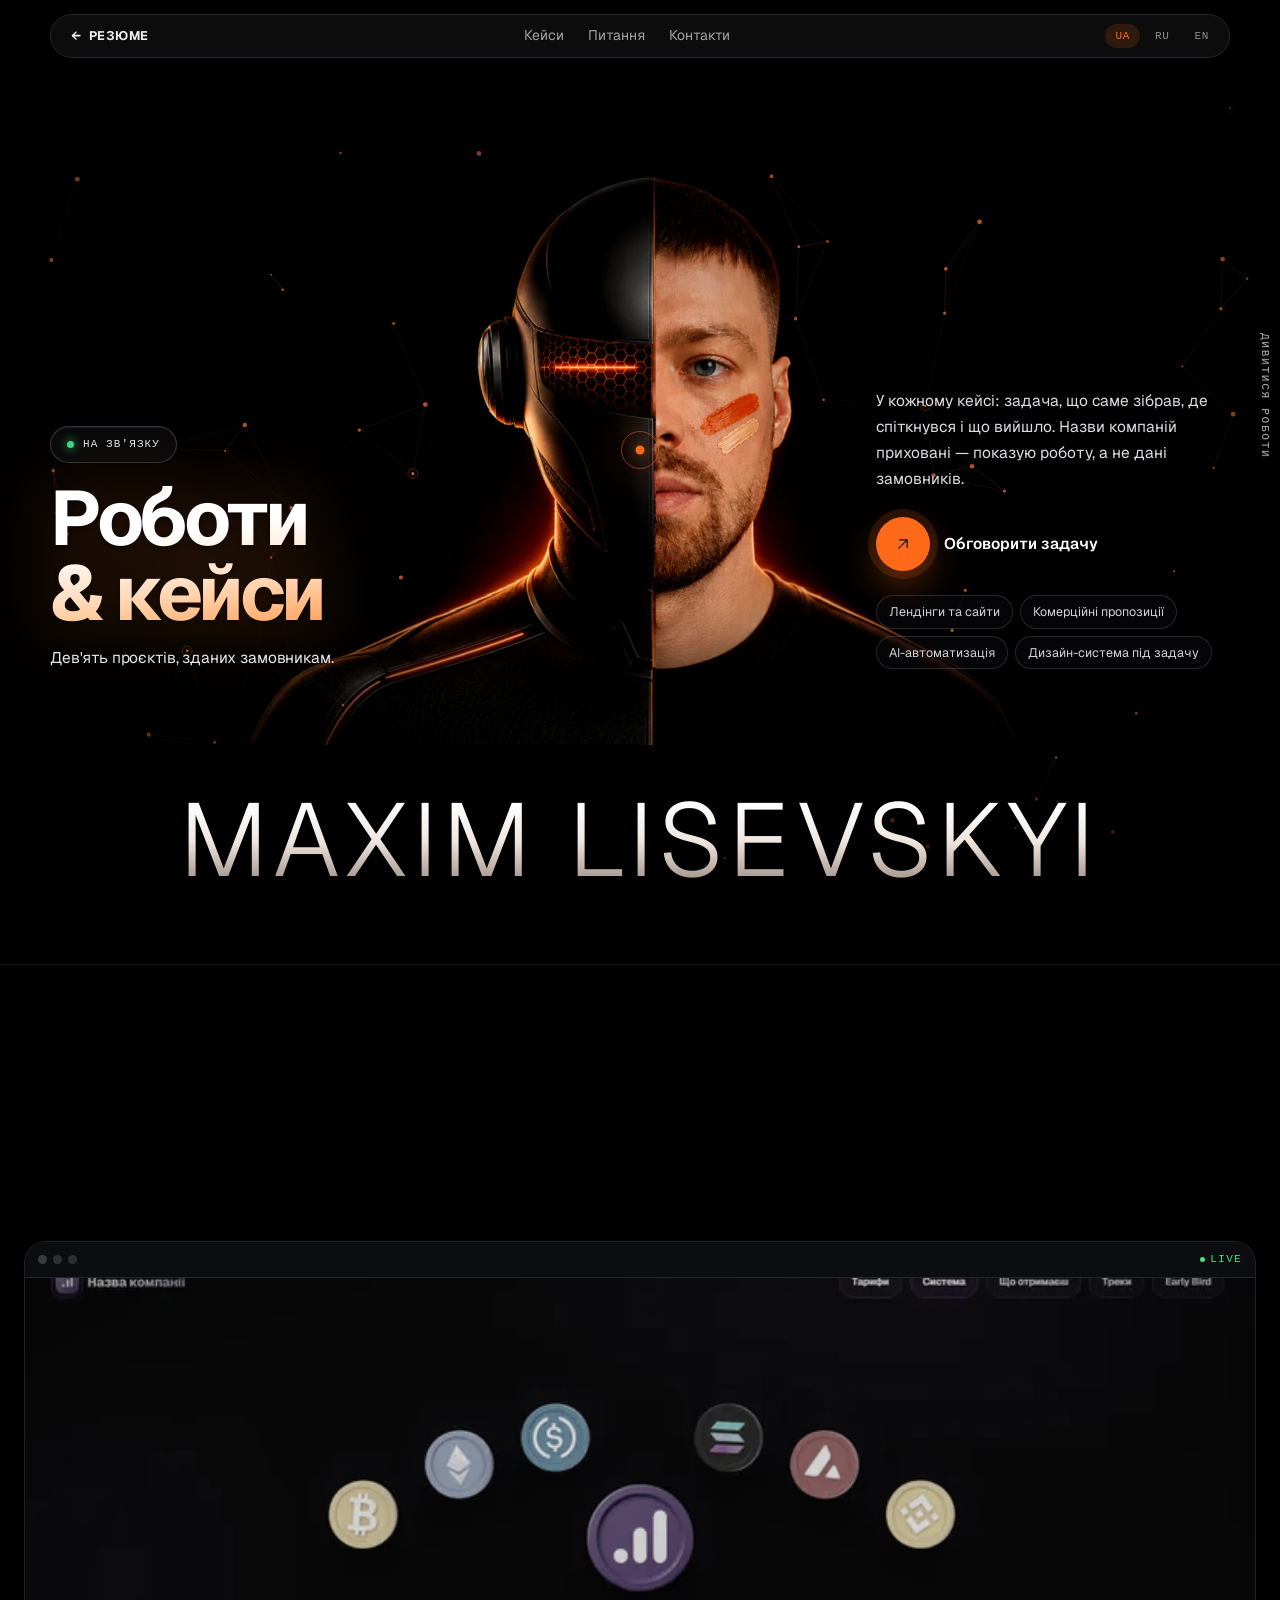
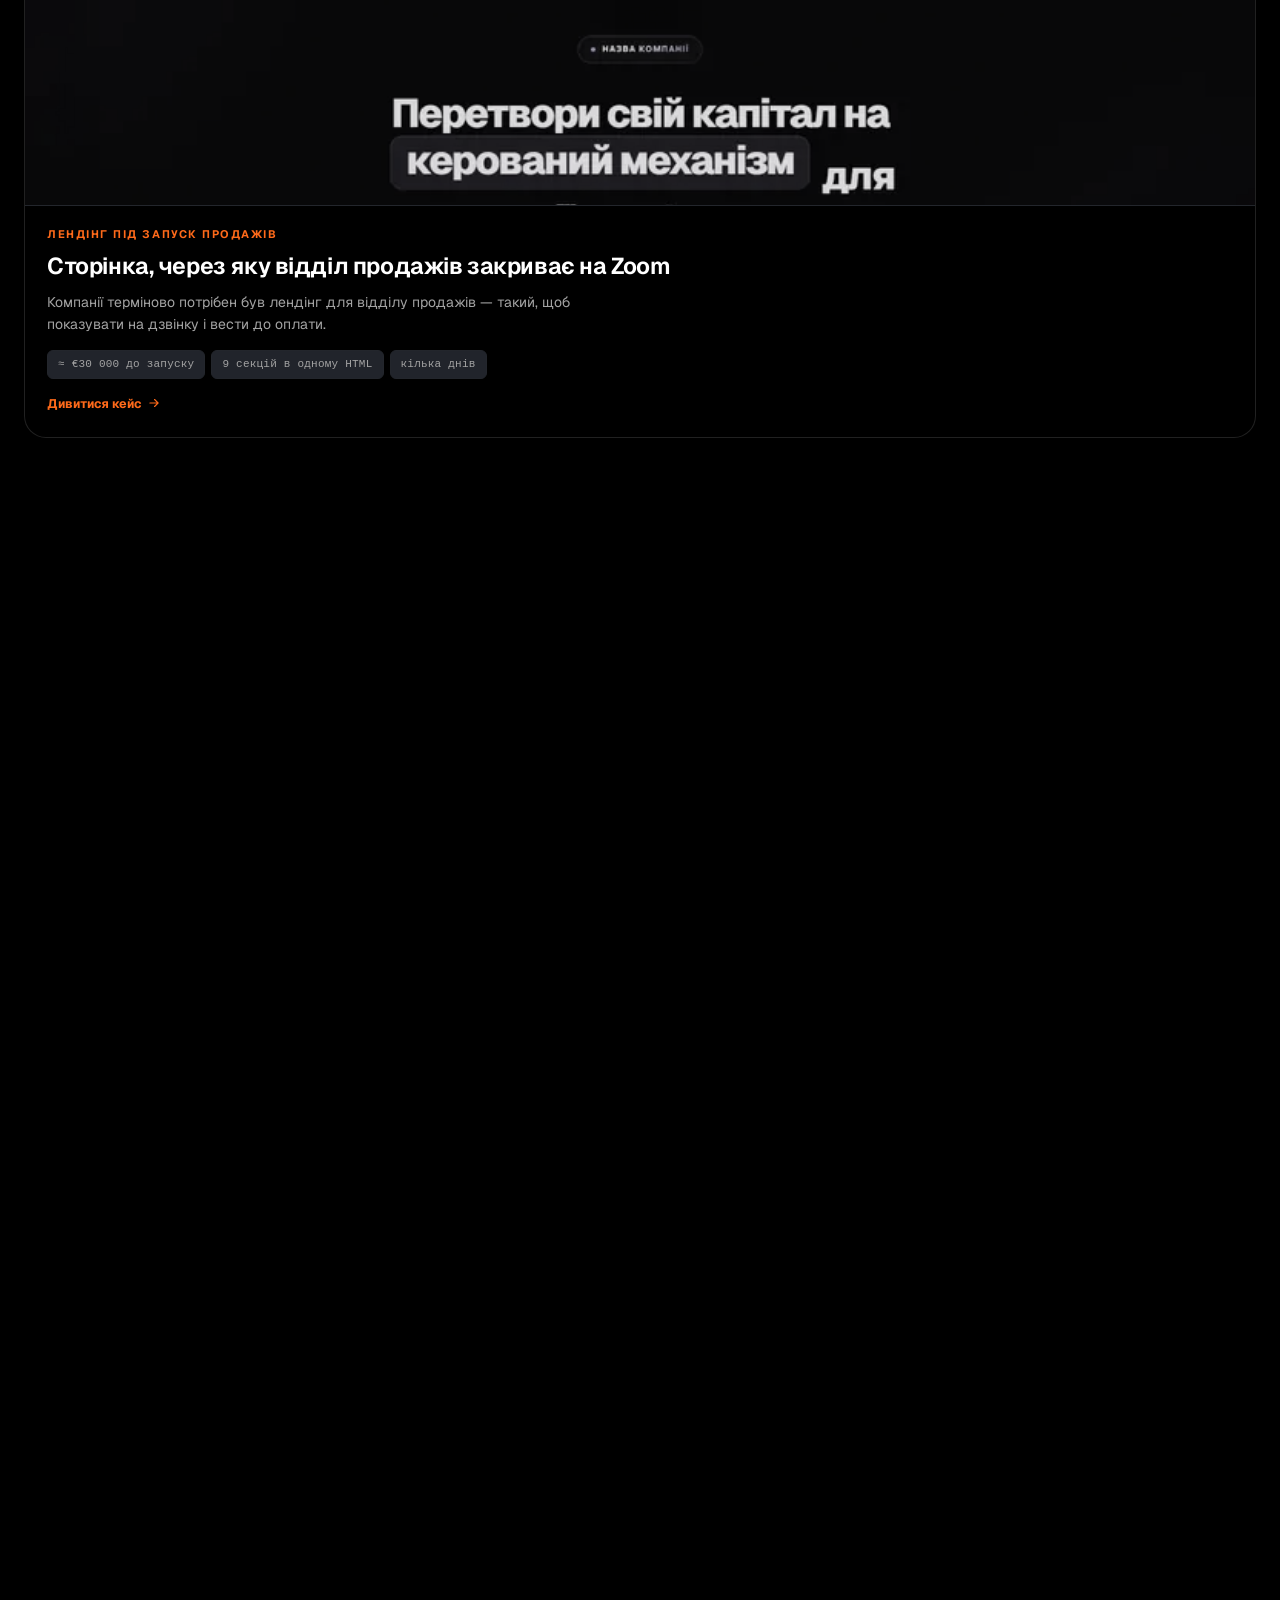
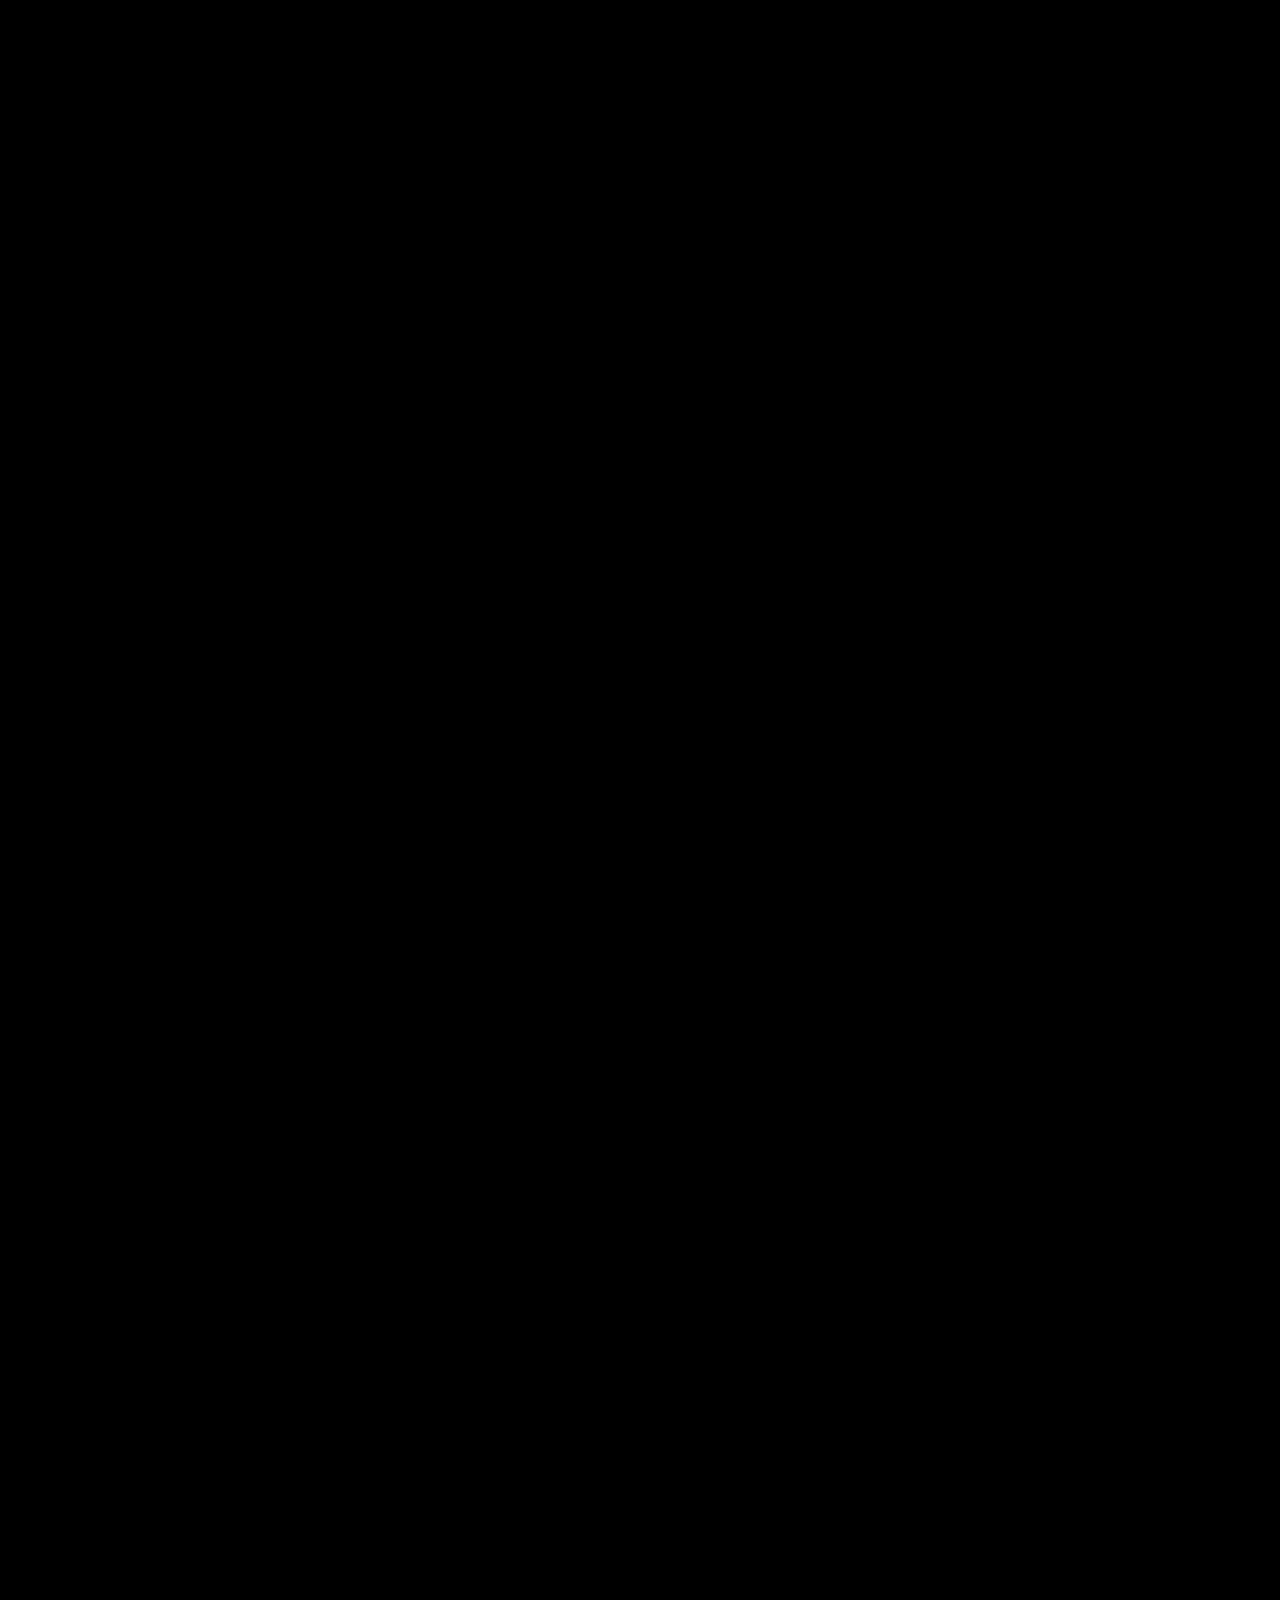
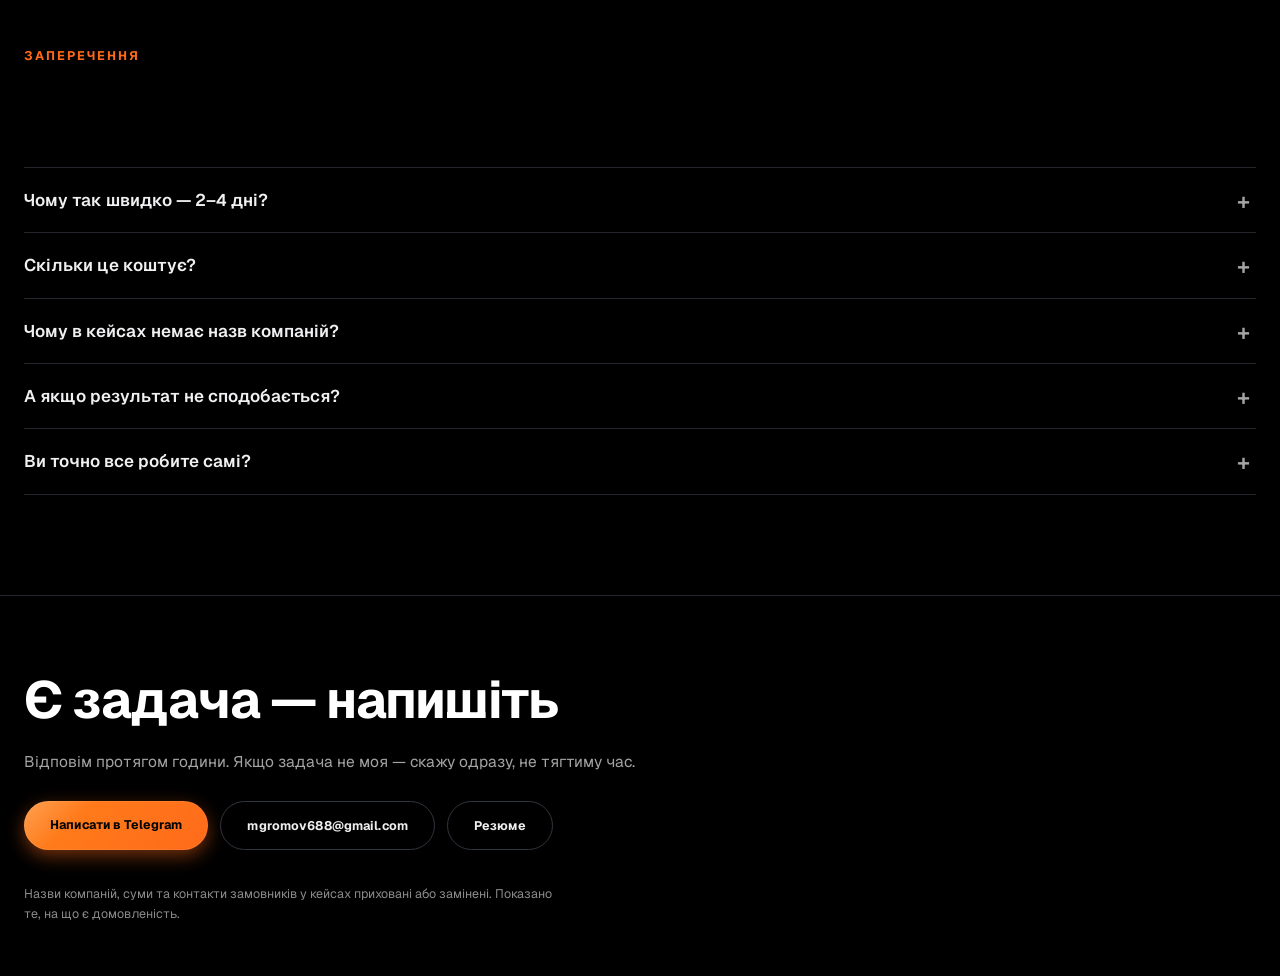
==== commit 3c7e909a: "Процес по фазах і єдина іконочна система Процес: вісім кроків, розкритих завжди, давали 2504px — дру" ====
--- a/roboty/index.html
+++ b/roboty/index.html
@@ -56,7 +56,7 @@
 <div class="cov-r">
 <p class="sub" data-rv>У кожному кейсі: задача, що саме зібрав, де спіткнувся і що вийшло. Назви компаній приховані — показую роботу, а не дані замовників.</p>
 <a class="cta-round" href="https://t.me/Maximpact888" target="_blank" rel="noopener" data-rv>
-<span class="disc"><svg viewBox="0 0 24 24" fill="none" stroke="currentColor" stroke-width="2"
+<span class="disc"><svg viewBox="0 0 24 24" fill="none" stroke="currentColor" stroke-width="1.5"
 stroke-linecap="round" stroke-linejoin="round"><path d="M7 17 17 7M8 7h9v9"/></svg></span>
 <span class="lbl">Обговорити задачу</span></a>
 <ul class="cov-tags" data-rv><li>Лендінги та сайти</li><li>Комерційні пропозиції</li><li>AI-автоматизація</li><li>Дизайн-система під задачу</li></ul>
@@ -69,8 +69,8 @@
 <section id="works">
 <div class="eyebrow" data-rv>Роботи</div>
 <h2 data-rv>Зроблено і здано замовникам</h2>
-<div class="filters" data-rv><button class="chip on" data-f="all"><svg viewBox="0 0 24 24" fill="none" stroke="currentColor" stroke-linecap="round" stroke-linejoin="round"><rect x="3" y="3" width="7" height="7"/><rect x="14" y="3" width="7" height="7"/><rect x="14" y="14" width="7" height="7"/><rect x="3" y="14" width="7" height="7"/></svg>Усі роботи</button><button class="chip" data-f="web"><svg viewBox="0 0 24 24" fill="none" stroke="currentColor" stroke-linecap="round" stroke-linejoin="round"><rect x="2" y="4" width="20" height="16" rx="2"/><path d="M2 9h20"/></svg>Сайти та лендінги</button><button class="chip" data-f="brand"><svg viewBox="0 0 24 24" fill="none" stroke="currentColor" stroke-linecap="round" stroke-linejoin="round"><circle cx="12" cy="12" r="9"/><path d="M12 3v18M3 12h18"/></svg>Айдентика</button><button class="chip" data-f="deck"><svg viewBox="0 0 24 24" fill="none" stroke="currentColor" stroke-linecap="round" stroke-linejoin="round"><path d="M4 4h16v12H4z"/><path d="M12 16v4M8 20h8"/></svg>Презентації та КП</button><button class="chip" data-f="auto"><svg viewBox="0 0 24 24" fill="none" stroke="currentColor" stroke-linecap="round" stroke-linejoin="round"><path d="M12 2v4M12 18v4M2 12h4M18 12h4M4.9 4.9l2.8 2.8M16.3 16.3l2.8 2.8M19.1 4.9l-2.8 2.8M7.7 16.3l-2.8 2.8"/><circle cx="12" cy="12" r="3"/></svg>Автоматизації та боти</button><button class="chip" data-f="video"><svg viewBox="0 0 24 24" fill="none" stroke="currentColor" stroke-linecap="round" stroke-linejoin="round"><path d="m23 7-7 5 7 5V7z"/><rect x="1" y="5" width="15" height="14" rx="2"/></svg>Відео</button></div>
-<div class="grid"><article class="card" data-tag="web" data-rv onclick="openCase('product-landing-ua')" tabindex="0" onkeypress="if(event.key==='Enter')openCase('product-landing-ua')"><div class="frame"><div class="bar"><span class="dot"></span><span class="dot"></span><span class="dot"></span><span class="live"><i></i>LIVE</span></div><div class="thumb"><img src="../assets/cases/product-landing-ua/cover.webp" srcset="../assets/cases/product-landing-ua/cover-sm.webp 800w, ../assets/cases/product-landing-ua/cover.webp 1600w" sizes="(max-width:860px) 100vw, 620px" alt="Сторінка, через яку відділ продажів закриває на Zoom" loading="eager" fetchpriority="high" decoding="async"></div></div><div class="cbody"><div class="ctype">Лендінг під запуск продажів</div><h3 class="ctitle">Сторінка, через яку відділ продажів закриває на Zoom</h3><p class="clead">Компанії терміново потрібен був лендінг для відділу продажів — такий, щоб показувати на дзвінку і вести до оплати.</p><div class="cfacts"><span>≈ €30 000 до запуску</span><span>9 секцій в одному HTML</span><span>кілька днів</span></div><div class="more">Дивитися кейс<svg viewBox="0 0 24 24" fill="none" stroke="currentColor" stroke-linecap="round" stroke-linejoin="round"><path d="M5 12h14M13 6l6 6-6 6"/></svg></div></div></article><article class="card" data-tag="web" data-rv onclick="openCase('autoservice-ua')" tabindex="0" onkeypress="if(event.key==='Enter')openCase('autoservice-ua')"><div class="frame"><div class="bar"><span class="dot"></span><span class="dot"></span><span class="dot"></span><span class="live"><i></i>LIVE</span></div><div class="thumb"><img src="../assets/cases/autoservice-ua/cover.webp" srcset="../assets/cases/autoservice-ua/cover-sm.webp 800w, ../assets/cases/autoservice-ua/cover.webp 1600w" sizes="(max-width:860px) 100vw, 620px" alt="Автосервіс, який рахує вартість до дзвінка" loading="eager" fetchpriority="high" decoding="async"></div></div><div class="cbody"><div class="ctype">Сайт локального бізнесу</div><h3 class="ctitle">Автосервіс, який рахує вартість до дзвінка</h3><p class="clead">Власник попросив сайт, який не вантажить людину зайвим: показує реальні послуги, рахує ціну і веде в Telegram — деталі він обговорює сам.</p><div class="cfacts"><span>ціна і термін до дзвінка</span><span>заявка в Telegram</span><span>локальне SEO</span></div><div class="more">Дивитися кейс<svg viewBox="0 0 24 24" fill="none" stroke="currentColor" stroke-linecap="round" stroke-linejoin="round"><path d="M5 12h14M13 6l6 6-6 6"/></svg></div></div></article><article class="card" data-tag="web" data-rv onclick="openCase('resume-site-ua')" tabindex="0" onkeypress="if(event.key==='Enter')openCase('resume-site-ua')"><div class="frame"><div class="bar"><span class="dot"></span><span class="dot"></span><span class="dot"></span><span class="live"><i></i>LIVE</span></div><div class="thumb"><img src="../assets/cases/resume-site-ua/cover.webp" srcset="../assets/cases/resume-site-ua/cover-sm.webp 800w, ../assets/cases/resume-site-ua/cover.webp 1600w" sizes="(max-width:860px) 100vw, 620px" alt="Резюме, яке пробиває банерну сліпоту HR" loading="lazy" decoding="async"></div></div><div class="cbody"><div class="ctype">Персональна сторінка</div><h3 class="ctitle">Резюме, яке пробиває банерну сліпоту HR</h3><p class="clead">Знайомий попросив сторінку, яка не виглядає як ще одне резюме в стосі з сорока.</p><div class="cfacts"><span>один HTML-файл</span><span>без збірки</span><span>GitHub Pages</span></div><div class="more">Дивитися кейс<svg viewBox="0 0 24 24" fill="none" stroke="currentColor" stroke-linecap="round" stroke-linejoin="round"><path d="M5 12h14M13 6l6 6-6 6"/></svg></div></div></article><article class="card" data-tag="brand" data-rv onclick="openCase('travel-identity')" tabindex="0" onkeypress="if(event.key==='Enter')openCase('travel-identity')"><div class="thumb"><img src="../assets/cases/travel-identity/cover.webp" srcset="../assets/cases/travel-identity/cover-sm.webp 800w, ../assets/cases/travel-identity/cover.webp 1600w" sizes="(max-width:860px) 100vw, 620px" alt="Айдентика тревел-бренду: знак, який летить" loading="lazy" decoding="async"></div><div class="cbody"><div class="ctype">Логотип і бренд-пакет</div><h3 class="ctitle">Айдентика тревел-бренду: знак, який летить</h3><p class="clead">Ведуча тревел-програми та фотографка. Потрібна була айдентика, що поєднає два напрями в один упізнаваний знак.</p><div class="cfacts"><span>бренд-пакет без дизайнера</span><span>від 1024 до 32 px</span></div><div class="more">Дивитися кейс<svg viewBox="0 0 24 24" fill="none" stroke="currentColor" stroke-linecap="round" stroke-linejoin="round"><path d="M5 12h14M13 6l6 6-6 6"/></svg></div></div></article><article class="card" data-tag="deck" data-rv onclick="openCase('kp-cryo-ua')" tabindex="0" onkeypress="if(event.key==='Enter')openCase('kp-cryo-ua')"><div class="thumb"><img src="../assets/cases/kp-cryo-ua/cover.webp" srcset="../assets/cases/kp-cryo-ua/cover-sm.webp 800w, ../assets/cases/kp-cryo-ua/cover.webp 1600w" sizes="(max-width:860px) 100vw, 620px" alt="КП для партнерської програми виробника обладнання" loading="lazy" decoding="async"></div><div class="cbody"><div class="ctype">Партнерська презентація</div><h3 class="ctitle">КП для партнерської програми виробника обладнання</h3><p class="clead">Задача — пояснити партнеру, скільки він заробить на одній угоді та чому це нескладно продавати.</p><div class="cfacts"><span>таблиця винагороди</span><span>ринок у цифрах</span><span>готово до відправки</span></div><div class="more">Дивитися кейс<svg viewBox="0 0 24 24" fill="none" stroke="currentColor" stroke-linecap="round" stroke-linejoin="round"><path d="M5 12h14M13 6l6 6-6 6"/></svg></div></div></article><article class="card" data-tag="video" data-rv onclick="openCase('ai-reel')" tabindex="0" onkeypress="if(event.key==='Enter')openCase('ai-reel')"><div class="thumb"><img src="../assets/cases/ai-reel/cover.webp" srcset="../assets/cases/ai-reel/cover-sm.webp 800w, ../assets/cases/ai-reel/cover.webp 1600w" sizes="(max-width:860px) 100vw, 620px" alt="П'ятнадцять секунд чорно-білого кіно з одним червоним акцентом" loading="lazy" decoding="async"></div><div class="cbody"><div class="ctype">AI-відео</div><h3 class="ctitle">П'ятнадцять секунд чорно-білого кіно з одним червоним акцентом</h3><p class="clead">Рекламний ролик для клініки естетичної медицини: від ідеї до готового майстра.</p><div class="cfacts"><span>готовий майстер для реклами</span><span>впізнавана героїня</span></div><div class="more">Дивитися кейс<svg viewBox="0 0 24 24" fill="none" stroke="currentColor" stroke-linecap="round" stroke-linejoin="round"><path d="M5 12h14M13 6l6 6-6 6"/></svg></div></div></article><article class="card" data-tag="auto" data-rv onclick="openCase('sales-ai')" tabindex="0" onkeypress="if(event.key==='Enter')openCase('sales-ai')"><div class="thumb"><div class="scheme"><svg viewBox="0 0 800 500" xmlns="http://www.w3.org/2000/svg" role="img" preserveAspectRatio="xMidYMid meet"><title>AI-система для відділу</title><defs><linearGradient id="ln-converge-ua-1" x1="0" y1="0" x2="1" y2="0"><stop offset="0" stop-color="#FF6A1A" stop-opacity=".05"/><stop offset=".5" stop-color="#FF6A1A" stop-opacity=".55"/><stop offset="1" stop-color="#FF6A1A" stop-opacity=".9"/></linearGradient><linearGradient id="glass-converge-ua-1" x1="0" y1="0" x2="0" y2="1"><stop offset="0" stop-color="#ffffff" stop-opacity=".07"/><stop offset="1" stop-color="#ffffff" stop-opacity=".02"/></linearGradient><linearGradient id="edge-converge-ua-1" x1="0" y1="0" x2="1" y2="1"><stop offset="0" stop-color="#ffffff" stop-opacity=".22"/><stop offset=".5" stop-color="#ffffff" stop-opacity=".06"/><stop offset="1" stop-color="#FF6A1A" stop-opacity=".3"/></linearGradient><radialGradient id="core-converge-ua-1"><stop offset="0" stop-color="#FF6A1A" stop-opacity=".62"/><stop offset=".55" stop-color="#FF6A1A" stop-opacity=".16"/><stop offset="1" stop-color="#FF6A1A" stop-opacity="0"/></radialGradient><radialGradient id="spark-converge-ua-1"><stop offset="0" stop-color="#fff" stop-opacity=".95"/><stop offset="1" stop-color="#FF6A1A" stop-opacity="0"/></radialGradient><filter id="soft-converge-ua-1" x="-40%" y="-40%" width="180%" height="180%"><feGaussianBlur stdDeviation="7"/></filter></defs><style>.sch-lbl{font:600 13px "Geist","Inter",system-ui,sans-serif;fill:#f2f2f4}.sch-sub{font:400 10.5px ui-monospace,Menlo,monospace;fill:#8f8f96}.sch-tag{font:700 9.5px ui-monospace,Menlo,monospace;fill:#FF6A1A;letter-spacing:.16em}.sch-num{font:600 10px ui-monospace,Menlo,monospace;fill:#5c5c64;letter-spacing:.1em}.sch-hair{stroke:rgba(255,255,255,.07);fill:none;stroke-width:1}.sch-arc{fill:none;stroke:rgba(255,106,26,.18);stroke-width:1}.sch-line{stroke:rgba(255,106,26,.34);fill:none;stroke-width:1.2;stroke-linecap:round}.sch-flow{stroke:#FF6A1A;fill:none;stroke-width:1.6;stroke-linecap:round;opacity:.9;stroke-dasharray:4 14;animation:schmarch 2.2s linear infinite}@keyframes schmarch{to{stroke-dashoffset:-24}}.sch-breathe{animation:schbr 4.5s ease-in-out infinite}@keyframes schbr{0%,100%{opacity:.5}50%{opacity:.95}}.sch-spin{transform-origin:center;animation:schsp 44s linear infinite}@keyframes schsp{to{transform:rotate(360deg)}}.sch-spin-r{transform-origin:center;animation:schsp 62s linear infinite reverse}.sch-dot{animation:schdot 5s ease-in-out infinite}@keyframes schdot{0%,100%{opacity:.25}50%{opacity:1}}@media(prefers-reduced-motion:reduce){.sch-flow,.sch-breathe,.sch-spin,.sch-spin-r,.sch-dot{animation:none}}</style><g opacity="0.05"><line x1="0" y1="0" x2="0" y2="500" class="sch-hair"/><line x1="50" y1="0" x2="50" y2="500" class="sch-hair"/><line x1="100" y1="0" x2="100" y2="500" class="sch-hair"/><line x1="150" y1="0" x2="150" y2="500" class="sch-hair"/><line x1="200" y1="0" x2="200" y2="500" class="sch-hair"/><line x1="250" y1="0" x2="250" y2="500" class="sch-hair"/><line x1="300" y1="0" x2="300" y2="500" class="sch-hair"/><line x1="350" y1="0" x2="350" y2="500" class="sch-hair"/><line x1="400" y1="0" x2="400" y2="500" class="sch-hair"/><line x1="450" y1="0" x2="450" y2="500" class="sch-hair"/><line x1="500" y1="0" x2="500" y2="500" class="sch-hair"/><line x1="550" y1="0" x2="550" y2="500" class="sch-hair"/><line x1="600" y1="0" x2="600" y2="500" class="sch-hair"/><line x1="650" y1="0" x2="650" y2="500" class="sch-hair"/><line x1="700" y1="0" x2="700" y2="500" class="sch-hair"/><line x1="750" y1="0" x2="750" y2="500" class="sch-hair"/><line x1="800" y1="0" x2="800" y2="500" class="sch-hair"/><line x1="0" y1="0" x2="800" y2="0" class="sch-hair"/><line x1="0" y1="50" x2="800" y2="50" class="sch-hair"/><line x1="0" y1="100" x2="800" y2="100" class="sch-hair"/><line x1="0" y1="150" x2="800" y2="150" class="sch-hair"/><line x1="0" y1="200" x2="800" y2="200" class="sch-hair"/><line x1="0" y1="250" x2="800" y2="250" class="sch-hair"/><line x1="0" y1="300" x2="800" y2="300" class="sch-hair"/><line x1="0" y1="350" x2="800" y2="350" class="sch-hair"/><line x1="0" y1="400" x2="800" y2="400" class="sch-hair"/><line x1="0" y1="450" x2="800" y2="450" class="sch-hair"/><line x1="0" y1="500" x2="800" y2="500" class="sch-hair"/></g><g><rect x="14" y="18" width="182" height="58" rx="12" fill="url(#glass-converge-ua-1)" stroke="url(#edge-converge-ua-1)"/><rect x="14" y="18" width="182" height="1" fill="rgba(255,255,255,.14)"/><text class="sch-lbl" textLength="123" lengthAdjust="spacingAndGlyphs" x="28" y="41">Дзвінок або нарада</text><text class="sch-sub" x="28" y="55">вихідний матеріал</text><text class="sch-num" x="183" y="37" text-anchor="end">01</text></g><path class="sch-line" d="M105,92 C105,180 400,176 400,220"/><path class="sch-flow" d="M105,92 C105,180 400,176 400,220" style="animation-delay:0.00s"/><g><rect x="604" y="18" width="182" height="58" rx="12" fill="url(#glass-converge-ua-1)" stroke="url(#edge-converge-ua-1)"/><rect x="604" y="18" width="182" height="1" fill="rgba(255,255,255,.14)"/><text class="sch-lbl" textLength="123" lengthAdjust="spacingAndGlyphs" x="618" y="41">Локальна розшифровка</text><text class="sch-sub" textLength="154" lengthAdjust="spacingAndGlyphs" x="618" y="55">дані не виходять назовні</text><text class="sch-num" x="773" y="37" text-anchor="end">02</text></g><path class="sch-line" d="M695,92 C695,180 400,176 400,220"/><path class="sch-flow" d="M695,92 C695,180 400,176 400,220" style="animation-delay:0.30s"/><path class="sch-hair" d="M260,208 L400,238 L540,208" stroke="rgba(255,106,26,.22)"/><circle cx="400" cy="272" r="88" fill="url(#core-converge-ua-1)" class="sch-breathe"/><circle cx="400" cy="272" r="42" fill="rgba(6,6,8,.92)" stroke="rgba(255,106,26,.55)"/><circle cx="400" cy="272" r="36" fill="none" stroke="rgba(255,106,26,.18)"/><text class="sch-tag" style="font-size:9.5px" x="400" y="276" text-anchor="middle">БАЗА ЗНАНЬ</text><path class="sch-line" d="M400,314 L400,358"/><path class="sch-flow" d="M400,314 L400,358" style="animation-delay:1.20s"/><g><rect x="268" y="366" width="264" height="58" rx="12" fill="rgba(255,106,26,.07)" stroke="rgba(255,106,26,.5)"/><rect x="268" y="366" width="264" height="1" fill="rgba(255,255,255,.14)"/><text class="sch-lbl" x="282" y="389">Відповідь у робочому чаті</text><text class="sch-sub" x="282" y="403">словами експерта</text></g></svg></div><div class="scheme-list"><div class="flow"><div class="flow-head"><i></i>ai-система_для_відділу.flow</div><div class="flow-body"><div class="fn"><span class="idx">01</span><span class="ico"><svg viewBox="0 0 24 24" fill="none" stroke="currentColor" stroke-linecap="round" stroke-linejoin="round"><rect x="9" y="2" width="6" height="11" rx="3"/><path d="M19 10a7 7 0 0 1-14 0M12 17v5"/></svg></span><span class="tx"><b>Дзвінок або нарада</b><span>вихідний матеріал</span></span></div><div class="fl"></div><div class="fn"><span class="idx">02</span><span class="ico"><svg viewBox="0 0 24 24" fill="none" stroke="currentColor" stroke-linecap="round" stroke-linejoin="round"><path d="m16 18 6-6-6-6M8 6l-6 6 6 6"/></svg></span><span class="tx"><b>Локальна розшифровка</b><span>дані не виходять назовні</span></span></div><div class="fl"></div><div class="fn"><span class="idx">03</span><span class="ico"><svg viewBox="0 0 24 24" fill="none" stroke="currentColor" stroke-linecap="round" stroke-linejoin="round"><ellipse cx="12" cy="5" rx="8" ry="3"/><path d="M4 5v14c0 1.7 3.6 3 8 3s8-1.3 8-3V5"/><path d="M4 12c0 1.7 3.6 3 8 3s8-1.3 8-3"/></svg></span><span class="tx"><b>База знань</b><span>роки практики в одному місці</span></span></div><div class="fl"></div><div class="fn last"><span class="idx">04</span><span class="ico"><svg viewBox="0 0 24 24" fill="none" stroke="currentColor" stroke-linecap="round" stroke-linejoin="round"><path d="M21 15a2 2 0 0 1-2 2H7l-4 4V5a2 2 0 0 1 2-2h14a2 2 0 0 1 2 2z"/></svg></span><span class="tx"><b>Відповідь у робочому чаті</b><span>словами експерта</span></span></div></div></div></div></div><div class="cbody"><div class="ctype">AI-система для відділу</div><h3 class="ctitle">Другий мозок відділу продажів</h3><p class="clead">Експерт тримав роки практики в голові, а менеджери щоразу йшли питати. Половина робочого часу йшла на пошук відповіді, яка вже звучала раніше.</p><div class="cfacts"><span>локальна розшифровка</span><span>дані не виходять назовні</span></div><div class="more">Дивитися кейс<svg viewBox="0 0 24 24" fill="none" stroke="currentColor" stroke-linecap="round" stroke-linejoin="round"><path d="M5 12h14M13 6l6 6-6 6"/></svg></div></div></article><article class="card" data-tag="auto" data-rv onclick="openCase('maxbot')" tabindex="0" onkeypress="if(event.key==='Enter')openCase('maxbot')"><div class="thumb"><div class="scheme"><svg viewBox="0 0 800 500" xmlns="http://www.w3.org/2000/svg" role="img" preserveAspectRatio="xMidYMid meet"><title>Telegram-бот з агентами</title><defs><linearGradient id="ln-hub-ua-3" x1="0" y1="0" x2="1" y2="0"><stop offset="0" stop-color="#FF6A1A" stop-opacity=".05"/><stop offset=".5" stop-color="#FF6A1A" stop-opacity=".55"/><stop offset="1" stop-color="#FF6A1A" stop-opacity=".9"/></linearGradient><linearGradient id="glass-hub-ua-3" x1="0" y1="0" x2="0" y2="1"><stop offset="0" stop-color="#ffffff" stop-opacity=".07"/><stop offset="1" stop-color="#ffffff" stop-opacity=".02"/></linearGradient><linearGradient id="edge-hub-ua-3" x1="0" y1="0" x2="1" y2="1"><stop offset="0" stop-color="#ffffff" stop-opacity=".22"/><stop offset=".5" stop-color="#ffffff" stop-opacity=".06"/><stop offset="1" stop-color="#FF6A1A" stop-opacity=".3"/></linearGradient><radialGradient id="core-hub-ua-3"><stop offset="0" stop-color="#FF6A1A" stop-opacity=".62"/><stop offset=".55" stop-color="#FF6A1A" stop-opacity=".16"/><stop offset="1" stop-color="#FF6A1A" stop-opacity="0"/></radialGradient><radialGradient id="spark-hub-ua-3"><stop offset="0" stop-color="#fff" stop-opacity=".95"/><stop offset="1" stop-color="#FF6A1A" stop-opacity="0"/></radialGradient><filter id="soft-hub-ua-3" x="-40%" y="-40%" width="180%" height="180%"><feGaussianBlur stdDeviation="7"/></filter></defs><style>.sch-lbl{font:600 13px "Geist","Inter",system-ui,sans-serif;fill:#f2f2f4}.sch-sub{font:400 10.5px ui-monospace,Menlo,monospace;fill:#8f8f96}.sch-tag{font:700 9.5px ui-monospace,Menlo,monospace;fill:#FF6A1A;letter-spacing:.16em}.sch-num{font:600 10px ui-monospace,Menlo,monospace;fill:#5c5c64;letter-spacing:.1em}.sch-hair{stroke:rgba(255,255,255,.07);fill:none;stroke-width:1}.sch-arc{fill:none;stroke:rgba(255,106,26,.18);stroke-width:1}.sch-line{stroke:rgba(255,106,26,.34);fill:none;stroke-width:1.2;stroke-linecap:round}.sch-flow{stroke:#FF6A1A;fill:none;stroke-width:1.6;stroke-linecap:round;opacity:.9;stroke-dasharray:4 14;animation:schmarch 2.2s linear infinite}@keyframes schmarch{to{stroke-dashoffset:-24}}.sch-breathe{animation:schbr 4.5s ease-in-out infinite}@keyframes schbr{0%,100%{opacity:.5}50%{opacity:.95}}.sch-spin{transform-origin:center;animation:schsp 44s linear infinite}@keyframes schsp{to{transform:rotate(360deg)}}.sch-spin-r{transform-origin:center;animation:schsp 62s linear infinite reverse}.sch-dot{animation:schdot 5s ease-in-out infinite}@keyframes schdot{0%,100%{opacity:.25}50%{opacity:1}}@media(prefers-reduced-motion:reduce){.sch-flow,.sch-breathe,.sch-spin,.sch-spin-r,.sch-dot{animation:none}}</style><circle cx="400" cy="250" r="176" class="sch-arc"/><g class="sch-spin-r"><circle cx="400" cy="250" r="140" fill="none" stroke="rgba(255,255,255,.08)" stroke-dasharray="1 11"/></g><path class="sch-line" d="M400,250 Q259,250 118,70"/><path class="sch-flow" d="M400,250 Q259,250 118,70" style="animation-delay:0.00s"/><circle cx="118" cy="70" r="3.2" fill="#FF6A1A" class="sch-dot" style="animation-delay:0.00s"/><path class="sch-line" d="M400,250 Q541,250 682,70"/><path class="sch-flow" d="M400,250 Q541,250 682,70" style="animation-delay:0.30s"/><circle cx="682" cy="70" r="3.2" fill="#FF6A1A" class="sch-dot" style="animation-delay:0.35s"/><path class="sch-line" d="M400,250 Q259,250 118,408"/><path class="sch-flow" d="M400,250 Q259,250 118,408" style="animation-delay:0.60s"/><circle cx="118" cy="408" r="3.2" fill="#FF6A1A" class="sch-dot" style="animation-delay:0.70s"/><path class="sch-line" d="M400,250 Q541,250 682,408"/><path class="sch-flow" d="M400,250 Q541,250 682,408" style="animation-delay:0.90s"/><circle cx="682" cy="408" r="3.2" fill="#FF6A1A" class="sch-dot" style="animation-delay:1.05s"/><g><rect x="14" y="12" width="208" height="58" rx="12" fill="url(#glass-hub-ua-3)" stroke="url(#edge-hub-ua-3)"/><rect x="14" y="12" width="208" height="1" fill="rgba(255,255,255,.14)"/><text class="sch-lbl" x="28" y="35">Робочі чати</text><text class="sch-sub" x="28" y="49">агент читає, але не пише</text></g><g><rect x="578" y="12" width="208" height="58" rx="12" fill="url(#glass-hub-ua-3)" stroke="url(#edge-hub-ua-3)"/><rect x="578" y="12" width="208" height="1" fill="rgba(255,255,255,.14)"/><text class="sch-lbl" x="592" y="35">Розбір за зонами</text><text class="sch-sub" textLength="180" lengthAdjust="spacingAndGlyphs" x="592" y="49">продажі · інструменти · фінанси</text></g><g><rect x="14" y="408" width="208" height="58" rx="12" fill="url(#glass-hub-ua-3)" stroke="url(#edge-hub-ua-3)"/><rect x="14" y="408" width="208" height="1" fill="rgba(255,255,255,.14)"/><text class="sch-lbl" x="28" y="431">База знань</text><text class="sch-sub" textLength="180" lengthAdjust="spacingAndGlyphs" x="28" y="445">усе складається в одну пам'ять</text></g><g><rect x="578" y="408" width="208" height="58" rx="12" fill="rgba(255,106,26,.07)" stroke="rgba(255,106,26,.5)"/><rect x="578" y="408" width="208" height="1" fill="rgba(255,255,255,.14)"/><text class="sch-lbl" x="592" y="431">Звіт за розкладом</text><text class="sch-sub" x="592" y="445">зведення замість стрічки</text></g><circle cx="400" cy="250" r="92" fill="url(#core-hub-ua-3)" class="sch-breathe"/><circle cx="400" cy="250" r="44" fill="rgba(6,6,8,.92)" stroke="rgba(255,106,26,.55)"/><circle cx="400" cy="250" r="38" fill="none" stroke="rgba(255,106,26,.18)"/><text class="sch-tag" style="font-size:8.0px" x="400" y="254" text-anchor="middle">TELEGRAM-БОТ</text></svg></div><div class="scheme-list"><div class="flow"><div class="flow-head"><i></i>telegram-бот_з_агентами.flow</div><div class="flow-body"><div class="fn"><span class="idx">01</span><span class="ico"><svg viewBox="0 0 24 24" fill="none" stroke="currentColor" stroke-linecap="round" stroke-linejoin="round"><path d="M21 15a2 2 0 0 1-2 2H7l-4 4V5a2 2 0 0 1 2-2h14a2 2 0 0 1 2 2z"/></svg></span><span class="tx"><b>Робочі чати</b><span>агент читає, але не пише</span></span></div><div class="fl"></div><div class="fn"><span class="idx">02</span><span class="ico"><svg viewBox="0 0 24 24" fill="none" stroke="currentColor" stroke-linecap="round" stroke-linejoin="round"><path d="m12 2 9 5-9 5-9-5z"/><path d="m3 12 9 5 9-5M3 17l9 5 9-5"/></svg></span><span class="tx"><b>Розбір за зонами</b><span>продажі · інструменти · фінанси</span></span></div><div class="fl"></div><div class="fn"><span class="idx">03</span><span class="ico"><svg viewBox="0 0 24 24" fill="none" stroke="currentColor" stroke-linecap="round" stroke-linejoin="round"><ellipse cx="12" cy="5" rx="8" ry="3"/><path d="M4 5v14c0 1.7 3.6 3 8 3s8-1.3 8-3V5"/><path d="M4 12c0 1.7 3.6 3 8 3s8-1.3 8-3"/></svg></span><span class="tx"><b>База знань</b><span>усе складається в одну пам'ять</span></span></div><div class="fl"></div><div class="fn last"><span class="idx">04</span><span class="ico"><svg viewBox="0 0 24 24" fill="none" stroke="currentColor" stroke-linecap="round" stroke-linejoin="round"><path d="M14 2H6a2 2 0 0 0-2 2v16a2 2 0 0 0 2 2h12a2 2 0 0 0 2-2V8z"/><path d="M14 2v6h6M9 15h6M9 11h3"/></svg></span><span class="tx"><b>Звіт за розкладом</b><span>зведення замість стрічки</span></span></div></div></div></div></div><div class="cbody"><div class="ctype">Telegram-бот з агентами</div><h3 class="ctitle">Система агентів, яка тримає робочий контур</h3><p class="clead">Кілька агентів під різні зони: продажі, інструменти, фінанси, дисципліна. Кожен читає своє і пише звіт.</p><div class="cfacts"><span>90 модулів</span><span>27 500 рядків</span><span>28 тестів</span></div><div class="more">Дивитися кейс<svg viewBox="0 0 24 24" fill="none" stroke="currentColor" stroke-linecap="round" stroke-linejoin="round"><path d="M5 12h14M13 6l6 6-6 6"/></svg></div></div></article><article class="card" data-tag="auto" data-rv onclick="openCase('content-system')" tabindex="0" onkeypress="if(event.key==='Enter')openCase('content-system')"><div class="thumb"><div class="scheme"><svg viewBox="0 0 800 500" xmlns="http://www.w3.org/2000/svg" role="img" preserveAspectRatio="xMidYMid meet"><title>Контент-автоматизація</title><defs><linearGradient id="ln-fan-ua-5" x1="0" y1="0" x2="1" y2="0"><stop offset="0" stop-color="#FF6A1A" stop-opacity=".05"/><stop offset=".5" stop-color="#FF6A1A" stop-opacity=".55"/><stop offset="1" stop-color="#FF6A1A" stop-opacity=".9"/></linearGradient><linearGradient id="glass-fan-ua-5" x1="0" y1="0" x2="0" y2="1"><stop offset="0" stop-color="#ffffff" stop-opacity=".07"/><stop offset="1" stop-color="#ffffff" stop-opacity=".02"/></linearGradient><linearGradient id="edge-fan-ua-5" x1="0" y1="0" x2="1" y2="1"><stop offset="0" stop-color="#ffffff" stop-opacity=".22"/><stop offset=".5" stop-color="#ffffff" stop-opacity=".06"/><stop offset="1" stop-color="#FF6A1A" stop-opacity=".3"/></linearGradient><radialGradient id="core-fan-ua-5"><stop offset="0" stop-color="#FF6A1A" stop-opacity=".62"/><stop offset=".55" stop-color="#FF6A1A" stop-opacity=".16"/><stop offset="1" stop-color="#FF6A1A" stop-opacity="0"/></radialGradient><radialGradient id="spark-fan-ua-5"><stop offset="0" stop-color="#fff" stop-opacity=".95"/><stop offset="1" stop-color="#FF6A1A" stop-opacity="0"/></radialGradient><filter id="soft-fan-ua-5" x="-40%" y="-40%" width="180%" height="180%"><feGaussianBlur stdDeviation="7"/></filter></defs><style>.sch-lbl{font:600 13px "Geist","Inter",system-ui,sans-serif;fill:#f2f2f4}.sch-sub{font:400 10.5px ui-monospace,Menlo,monospace;fill:#8f8f96}.sch-tag{font:700 9.5px ui-monospace,Menlo,monospace;fill:#FF6A1A;letter-spacing:.16em}.sch-num{font:600 10px ui-monospace,Menlo,monospace;fill:#5c5c64;letter-spacing:.1em}.sch-hair{stroke:rgba(255,255,255,.07);fill:none;stroke-width:1}.sch-arc{fill:none;stroke:rgba(255,106,26,.18);stroke-width:1}.sch-line{stroke:rgba(255,106,26,.34);fill:none;stroke-width:1.2;stroke-linecap:round}.sch-flow{stroke:#FF6A1A;fill:none;stroke-width:1.6;stroke-linecap:round;opacity:.9;stroke-dasharray:4 14;animation:schmarch 2.2s linear infinite}@keyframes schmarch{to{stroke-dashoffset:-24}}.sch-breathe{animation:schbr 4.5s ease-in-out infinite}@keyframes schbr{0%,100%{opacity:.5}50%{opacity:.95}}.sch-spin{transform-origin:center;animation:schsp 44s linear infinite}@keyframes schsp{to{transform:rotate(360deg)}}.sch-spin-r{transform-origin:center;animation:schsp 62s linear infinite reverse}.sch-dot{animation:schdot 5s ease-in-out infinite}@keyframes schdot{0%,100%{opacity:.25}50%{opacity:1}}@media(prefers-reduced-motion:reduce){.sch-flow,.sch-breathe,.sch-spin,.sch-spin-r,.sch-dot{animation:none}}</style><g opacity="0.045"><line x1="0" y1="0" x2="0" y2="500" class="sch-hair"/><line x1="50" y1="0" x2="50" y2="500" class="sch-hair"/><line x1="100" y1="0" x2="100" y2="500" class="sch-hair"/><line x1="150" y1="0" x2="150" y2="500" class="sch-hair"/><line x1="200" y1="0" x2="200" y2="500" class="sch-hair"/><line x1="250" y1="0" x2="250" y2="500" class="sch-hair"/><line x1="300" y1="0" x2="300" y2="500" class="sch-hair"/><line x1="350" y1="0" x2="350" y2="500" class="sch-hair"/><line x1="400" y1="0" x2="400" y2="500" class="sch-hair"/><line x1="450" y1="0" x2="450" y2="500" class="sch-hair"/><line x1="500" y1="0" x2="500" y2="500" class="sch-hair"/><line x1="550" y1="0" x2="550" y2="500" class="sch-hair"/><line x1="600" y1="0" x2="600" y2="500" class="sch-hair"/><line x1="650" y1="0" x2="650" y2="500" class="sch-hair"/><line x1="700" y1="0" x2="700" y2="500" class="sch-hair"/><line x1="750" y1="0" x2="750" y2="500" class="sch-hair"/><line x1="800" y1="0" x2="800" y2="500" class="sch-hair"/><line x1="0" y1="0" x2="800" y2="0" class="sch-hair"/><line x1="0" y1="50" x2="800" y2="50" class="sch-hair"/><line x1="0" y1="100" x2="800" y2="100" class="sch-hair"/><line x1="0" y1="150" x2="800" y2="150" class="sch-hair"/><line x1="0" y1="200" x2="800" y2="200" class="sch-hair"/><line x1="0" y1="250" x2="800" y2="250" class="sch-hair"/><line x1="0" y1="300" x2="800" y2="300" class="sch-hair"/><line x1="0" y1="350" x2="800" y2="350" class="sch-hair"/><line x1="0" y1="400" x2="800" y2="400" class="sch-hair"/><line x1="0" y1="450" x2="800" y2="450" class="sch-hair"/><line x1="0" y1="500" x2="800" y2="500" class="sch-hair"/></g><g><rect x="300" y="10" width="200" height="58" rx="12" fill="url(#glass-fan-ua-5)" stroke="url(#edge-fan-ua-5)"/><rect x="300" y="10" width="200" height="1" fill="rgba(255,255,255,.14)"/><text class="sch-lbl" textLength="141" lengthAdjust="spacingAndGlyphs" x="314" y="33">Матеріал із практики</text><text class="sch-sub" x="314" y="47">реальні задачі дня</text><text class="sch-num" x="487" y="29" text-anchor="end">01</text></g><path class="sch-line" d="M400,82 L400,110"/><path class="sch-flow" d="M400,82 L400,110" style="animation-delay:0.00s"/><g><rect x="300" y="114" width="200" height="58" rx="12" fill="url(#glass-fan-ua-5)" stroke="url(#edge-fan-ua-5)"/><rect x="300" y="114" width="200" height="1" fill="rgba(255,255,255,.14)"/><text class="sch-lbl" x="314" y="137">Збірка допису</text><text class="sch-sub" x="314" y="151">Claude Code</text><text class="sch-num" x="487" y="133" text-anchor="end">02</text></g><path class="sch-line" d="M400,186 C400,238 97,232 97,268"/><path class="sch-flow" d="M400,186 C400,238 97,232 97,268" style="animation-delay:0.00s"/><rect x="22" y="272" width="150" height="38" rx="11" fill="url(#glass-fan-ua-5)" stroke="url(#edge-fan-ua-5)"/><text class="sch-lbl" x="97" y="296" text-anchor="middle">Telegram</text><path class="sch-line" d="M400,186 C400,238 299,232 299,268"/><path class="sch-flow" d="M400,186 C400,238 299,232 299,268" style="animation-delay:0.30s"/><rect x="224" y="272" width="150" height="38" rx="11" fill="url(#glass-fan-ua-5)" stroke="url(#edge-fan-ua-5)"/><text class="sch-lbl" x="299" y="296" text-anchor="middle">YouTube</text><path class="sch-line" d="M400,186 C400,238 501,232 501,268"/><path class="sch-flow" d="M400,186 C400,238 501,232 501,268" style="animation-delay:0.60s"/><rect x="426" y="272" width="150" height="38" rx="11" fill="url(#glass-fan-ua-5)" stroke="url(#edge-fan-ua-5)"/><text class="sch-lbl" x="501" y="296" text-anchor="middle">TikTok</text><path class="sch-line" d="M400,186 C400,238 703,232 703,268"/><path class="sch-flow" d="M400,186 C400,238 703,232 703,268" style="animation-delay:0.90s"/><rect x="628" y="272" width="150" height="38" rx="11" fill="url(#glass-fan-ua-5)" stroke="url(#edge-fan-ua-5)"/><text class="sch-lbl" x="703" y="296" text-anchor="middle">Instagram</text><text class="sch-tag" x="400" y="336" text-anchor="middle">РОЗНЕСЕННЯ ПО МАЙДАНЧИКАХ</text><path class="sch-line" d="M97,310 C40,352 56,406 130,406 L268,406"/><path class="sch-flow" d="M97,310 C40,352 56,406 130,406 L268,406" style="animation-delay:1.50s"/><g><rect x="276" y="380" width="248" height="58" rx="12" fill="rgba(255,106,26,.07)" stroke="rgba(255,106,26,.5)"/><rect x="276" y="380" width="248" height="1" fill="rgba(255,255,255,.14)"/><text class="sch-lbl" x="290" y="403">Повернення в Telegram</text><text class="sch-sub" x="290" y="417">воронка</text></g></svg></div><div class="scheme-list"><div class="flow"><div class="flow-head"><i></i>контент-автоматизація.flow</div><div class="flow-body"><div class="fn"><span class="idx">01</span><span class="ico"><svg viewBox="0 0 24 24" fill="none" stroke="currentColor" stroke-linecap="round" stroke-linejoin="round"><path d="m23 7-7 5 7 5V7z"/><rect x="1" y="5" width="15" height="14" rx="2"/></svg></span><span class="tx"><b>Матеріал із практики</b><span>реальні задачі дня</span></span></div><div class="fl"></div><div class="fn"><span class="idx">02</span><span class="ico"><svg viewBox="0 0 24 24" fill="none" stroke="currentColor" stroke-linecap="round" stroke-linejoin="round"><path d="m16 18 6-6-6-6M8 6l-6 6 6 6"/></svg></span><span class="tx"><b>Збірка допису</b><span>Claude Code</span></span></div><div class="fl"></div><div class="fn"><span class="idx">03</span><span class="ico"><svg viewBox="0 0 24 24" fill="none" stroke="currentColor" stroke-linecap="round" stroke-linejoin="round"><path d="M22 2 11 13M22 2l-7 20-4-9-9-4z"/></svg></span><span class="tx"><b>Рознесення по майданчиках</b><span>Telegram · YouTube · TikTok · Instagram</span></span></div><div class="fl"></div><div class="fn last"><span class="idx">04</span><span class="ico"><svg viewBox="0 0 24 24" fill="none" stroke="currentColor" stroke-linecap="round" stroke-linejoin="round"><circle cx="12" cy="12" r="10"/><circle cx="12" cy="12" r="6"/><circle cx="12" cy="12" r="2"/></svg></span><span class="tx"><b>Повернення в Telegram</b><span>воронка</span></span></div></div></div></div></div><div class="cbody"><div class="ctype">Контент-автоматизація</div><h3 class="ctitle">Чотири майданчики силами однієї людини</h3><p class="clead">Канал ведеться без окремого SMM-спеціаліста: матеріал готується в одному місці, розлітається по чотирьох.</p><div class="cfacts"><span>4 майданчики однією людиною</span><span>автопостинг за розкладом</span></div><div class="more">Дивитися кейс<svg viewBox="0 0 24 24" fill="none" stroke="currentColor" stroke-linecap="round" stroke-linejoin="round"><path d="M5 12h14M13 6l6 6-6 6"/></svg></div></div></article></div>
+<div class="filters" data-rv><button class="chip on" data-f="all"><svg stroke-width="1.5" viewBox="0 0 24 24" fill="none" stroke="currentColor" stroke-linecap="round" stroke-linejoin="round"><rect x="3" y="3" width="7" height="7"/><rect x="14" y="3" width="7" height="7"/><rect x="14" y="14" width="7" height="7"/><rect x="3" y="14" width="7" height="7"/></svg>Усі роботи</button><button class="chip" data-f="web"><svg stroke-width="1.5" viewBox="0 0 24 24" fill="none" stroke="currentColor" stroke-linecap="round" stroke-linejoin="round"><rect x="2" y="4" width="20" height="16" rx="2"/><path d="M2 9h20"/></svg>Сайти та лендінги</button><button class="chip" data-f="brand"><svg stroke-width="1.5" viewBox="0 0 24 24" fill="none" stroke="currentColor" stroke-linecap="round" stroke-linejoin="round"><circle cx="12" cy="12" r="9"/><path d="M12 3v18M3 12h18"/></svg>Айдентика</button><button class="chip" data-f="deck"><svg stroke-width="1.5" viewBox="0 0 24 24" fill="none" stroke="currentColor" stroke-linecap="round" stroke-linejoin="round"><path d="M4 4h16v12H4z"/><path d="M12 16v4M8 20h8"/></svg>Презентації та КП</button><button class="chip" data-f="auto"><svg stroke-width="1.5" viewBox="0 0 24 24" fill="none" stroke="currentColor" stroke-linecap="round" stroke-linejoin="round"><path d="M12 2v4M12 18v4M2 12h4M18 12h4M4.9 4.9l2.8 2.8M16.3 16.3l2.8 2.8M19.1 4.9l-2.8 2.8M7.7 16.3l-2.8 2.8"/><circle cx="12" cy="12" r="3"/></svg>Автоматизації та боти</button><button class="chip" data-f="video"><svg stroke-width="1.5" viewBox="0 0 24 24" fill="none" stroke="currentColor" stroke-linecap="round" stroke-linejoin="round"><path d="m23 7-7 5 7 5V7z"/><rect x="1" y="5" width="15" height="14" rx="2"/></svg>Відео</button></div>
+<div class="grid"><article class="card" data-tag="web" data-rv onclick="openCase('product-landing-ua')" tabindex="0" onkeypress="if(event.key==='Enter')openCase('product-landing-ua')"><div class="frame"><div class="bar"><span class="dot"></span><span class="dot"></span><span class="dot"></span><span class="live"><i></i>LIVE</span></div><div class="thumb"><img src="../assets/cases/product-landing-ua/cover.webp" srcset="../assets/cases/product-landing-ua/cover-sm.webp 800w, ../assets/cases/product-landing-ua/cover.webp 1600w" sizes="(max-width:860px) 100vw, 620px" alt="Сторінка, через яку відділ продажів закриває на Zoom" loading="eager" fetchpriority="high" decoding="async"></div></div><div class="cbody"><div class="ctype">Лендінг під запуск продажів</div><h3 class="ctitle">Сторінка, через яку відділ продажів закриває на Zoom</h3><p class="clead">Компанії терміново потрібен був лендінг для відділу продажів — такий, щоб показувати на дзвінку і вести до оплати.</p><div class="cfacts"><span>≈ €30 000 до запуску</span><span>9 секцій в одному HTML</span><span>кілька днів</span></div><div class="more">Дивитися кейс<svg stroke-width="1.5" viewBox="0 0 24 24" fill="none" stroke="currentColor" stroke-linecap="round" stroke-linejoin="round"><path d="M5 12h14M13 6l6 6-6 6"/></svg></div></div></article><article class="card" data-tag="web" data-rv onclick="openCase('autoservice-ua')" tabindex="0" onkeypress="if(event.key==='Enter')openCase('autoservice-ua')"><div class="frame"><div class="bar"><span class="dot"></span><span class="dot"></span><span class="dot"></span><span class="live"><i></i>LIVE</span></div><div class="thumb"><img src="../assets/cases/autoservice-ua/cover.webp" srcset="../assets/cases/autoservice-ua/cover-sm.webp 800w, ../assets/cases/autoservice-ua/cover.webp 1600w" sizes="(max-width:860px) 100vw, 620px" alt="Автосервіс, який рахує вартість до дзвінка" loading="eager" fetchpriority="high" decoding="async"></div></div><div class="cbody"><div class="ctype">Сайт локального бізнесу</div><h3 class="ctitle">Автосервіс, який рахує вартість до дзвінка</h3><p class="clead">Власник попросив сайт, який не вантажить людину зайвим: показує реальні послуги, рахує ціну і веде в Telegram — деталі він обговорює сам.</p><div class="cfacts"><span>ціна і термін до дзвінка</span><span>заявка в Telegram</span><span>локальне SEO</span></div><div class="more">Дивитися кейс<svg stroke-width="1.5" viewBox="0 0 24 24" fill="none" stroke="currentColor" stroke-linecap="round" stroke-linejoin="round"><path d="M5 12h14M13 6l6 6-6 6"/></svg></div></div></article><article class="card" data-tag="web" data-rv onclick="openCase('resume-site-ua')" tabindex="0" onkeypress="if(event.key==='Enter')openCase('resume-site-ua')"><div class="frame"><div class="bar"><span class="dot"></span><span class="dot"></span><span class="dot"></span><span class="live"><i></i>LIVE</span></div><div class="thumb"><img src="../assets/cases/resume-site-ua/cover.webp" srcset="../assets/cases/resume-site-ua/cover-sm.webp 800w, ../assets/cases/resume-site-ua/cover.webp 1600w" sizes="(max-width:860px) 100vw, 620px" alt="Резюме, яке пробиває банерну сліпоту HR" loading="lazy" decoding="async"></div></div><div class="cbody"><div class="ctype">Персональна сторінка</div><h3 class="ctitle">Резюме, яке пробиває банерну сліпоту HR</h3><p class="clead">Знайомий попросив сторінку, яка не виглядає як ще одне резюме в стосі з сорока.</p><div class="cfacts"><span>один HTML-файл</span><span>без збірки</span><span>GitHub Pages</span></div><div class="more">Дивитися кейс<svg stroke-width="1.5" viewBox="0 0 24 24" fill="none" stroke="currentColor" stroke-linecap="round" stroke-linejoin="round"><path d="M5 12h14M13 6l6 6-6 6"/></svg></div></div></article><article class="card" data-tag="brand" data-rv onclick="openCase('travel-identity')" tabindex="0" onkeypress="if(event.key==='Enter')openCase('travel-identity')"><div class="thumb"><img src="../assets/cases/travel-identity/cover.webp" srcset="../assets/cases/travel-identity/cover-sm.webp 800w, ../assets/cases/travel-identity/cover.webp 1600w" sizes="(max-width:860px) 100vw, 620px" alt="Айдентика тревел-бренду: знак, який летить" loading="lazy" decoding="async"></div><div class="cbody"><div class="ctype">Логотип і бренд-пакет</div><h3 class="ctitle">Айдентика тревел-бренду: знак, який летить</h3><p class="clead">Ведуча тревел-програми та фотографка. Потрібна була айдентика, що поєднає два напрями в один упізнаваний знак.</p><div class="cfacts"><span>бренд-пакет без дизайнера</span><span>від 1024 до 32 px</span></div><div class="more">Дивитися кейс<svg stroke-width="1.5" viewBox="0 0 24 24" fill="none" stroke="currentColor" stroke-linecap="round" stroke-linejoin="round"><path d="M5 12h14M13 6l6 6-6 6"/></svg></div></div></article><article class="card" data-tag="deck" data-rv onclick="openCase('kp-cryo-ua')" tabindex="0" onkeypress="if(event.key==='Enter')openCase('kp-cryo-ua')"><div class="thumb"><img src="../assets/cases/kp-cryo-ua/cover.webp" srcset="../assets/cases/kp-cryo-ua/cover-sm.webp 800w, ../assets/cases/kp-cryo-ua/cover.webp 1600w" sizes="(max-width:860px) 100vw, 620px" alt="КП для партнерської програми виробника обладнання" loading="lazy" decoding="async"></div><div class="cbody"><div class="ctype">Партнерська презентація</div><h3 class="ctitle">КП для партнерської програми виробника обладнання</h3><p class="clead">Задача — пояснити партнеру, скільки він заробить на одній угоді та чому це нескладно продавати.</p><div class="cfacts"><span>таблиця винагороди</span><span>ринок у цифрах</span><span>готово до відправки</span></div><div class="more">Дивитися кейс<svg stroke-width="1.5" viewBox="0 0 24 24" fill="none" stroke="currentColor" stroke-linecap="round" stroke-linejoin="round"><path d="M5 12h14M13 6l6 6-6 6"/></svg></div></div></article><article class="card" data-tag="video" data-rv onclick="openCase('ai-reel')" tabindex="0" onkeypress="if(event.key==='Enter')openCase('ai-reel')"><div class="thumb"><img src="../assets/cases/ai-reel/cover.webp" srcset="../assets/cases/ai-reel/cover-sm.webp 800w, ../assets/cases/ai-reel/cover.webp 1600w" sizes="(max-width:860px) 100vw, 620px" alt="П'ятнадцять секунд чорно-білого кіно з одним червоним акцентом" loading="lazy" decoding="async"></div><div class="cbody"><div class="ctype">AI-відео</div><h3 class="ctitle">П'ятнадцять секунд чорно-білого кіно з одним червоним акцентом</h3><p class="clead">Рекламний ролик для клініки естетичної медицини: від ідеї до готового майстра.</p><div class="cfacts"><span>готовий майстер для реклами</span><span>впізнавана героїня</span></div><div class="more">Дивитися кейс<svg stroke-width="1.5" viewBox="0 0 24 24" fill="none" stroke="currentColor" stroke-linecap="round" stroke-linejoin="round"><path d="M5 12h14M13 6l6 6-6 6"/></svg></div></div></article><article class="card" data-tag="auto" data-rv onclick="openCase('sales-ai')" tabindex="0" onkeypress="if(event.key==='Enter')openCase('sales-ai')"><div class="thumb"><div class="scheme"><svg viewBox="0 0 800 500" xmlns="http://www.w3.org/2000/svg" role="img" preserveAspectRatio="xMidYMid meet"><title>AI-система для відділу</title><defs><linearGradient id="ln-converge-ua-1" x1="0" y1="0" x2="1" y2="0"><stop offset="0" stop-color="#FF6A1A" stop-opacity=".05"/><stop offset=".5" stop-color="#FF6A1A" stop-opacity=".55"/><stop offset="1" stop-color="#FF6A1A" stop-opacity=".9"/></linearGradient><linearGradient id="glass-converge-ua-1" x1="0" y1="0" x2="0" y2="1"><stop offset="0" stop-color="#ffffff" stop-opacity=".07"/><stop offset="1" stop-color="#ffffff" stop-opacity=".02"/></linearGradient><linearGradient id="edge-converge-ua-1" x1="0" y1="0" x2="1" y2="1"><stop offset="0" stop-color="#ffffff" stop-opacity=".22"/><stop offset=".5" stop-color="#ffffff" stop-opacity=".06"/><stop offset="1" stop-color="#FF6A1A" stop-opacity=".3"/></linearGradient><radialGradient id="core-converge-ua-1"><stop offset="0" stop-color="#FF6A1A" stop-opacity=".62"/><stop offset=".55" stop-color="#FF6A1A" stop-opacity=".16"/><stop offset="1" stop-color="#FF6A1A" stop-opacity="0"/></radialGradient><radialGradient id="spark-converge-ua-1"><stop offset="0" stop-color="#fff" stop-opacity=".95"/><stop offset="1" stop-color="#FF6A1A" stop-opacity="0"/></radialGradient><filter id="soft-converge-ua-1" x="-40%" y="-40%" width="180%" height="180%"><feGaussianBlur stdDeviation="7"/></filter></defs><style>.sch-lbl{font:600 13px "Geist","Inter",system-ui,sans-serif;fill:#f2f2f4}.sch-sub{font:400 10.5px ui-monospace,Menlo,monospace;fill:#8f8f96}.sch-tag{font:700 9.5px ui-monospace,Menlo,monospace;fill:#FF6A1A;letter-spacing:.16em}.sch-num{font:600 10px ui-monospace,Menlo,monospace;fill:#5c5c64;letter-spacing:.1em}.sch-hair{stroke:rgba(255,255,255,.07);fill:none;stroke-width:1}.sch-arc{fill:none;stroke:rgba(255,106,26,.18);stroke-width:1}.sch-line{stroke:rgba(255,106,26,.34);fill:none;stroke-width:1.2;stroke-linecap:round}.sch-flow{stroke:#FF6A1A;fill:none;stroke-width:1.6;stroke-linecap:round;opacity:.9;stroke-dasharray:4 14;animation:schmarch 2.2s linear infinite}@keyframes schmarch{to{stroke-dashoffset:-24}}.sch-breathe{animation:schbr 4.5s ease-in-out infinite}@keyframes schbr{0%,100%{opacity:.5}50%{opacity:.95}}.sch-spin{transform-origin:center;animation:schsp 44s linear infinite}@keyframes schsp{to{transform:rotate(360deg)}}.sch-spin-r{transform-origin:center;animation:schsp 62s linear infinite reverse}.sch-dot{animation:schdot 5s ease-in-out infinite}@keyframes schdot{0%,100%{opacity:.25}50%{opacity:1}}@media(prefers-reduced-motion:reduce){.sch-flow,.sch-breathe,.sch-spin,.sch-spin-r,.sch-dot{animation:none}}</style><g opacity="0.05"><line x1="0" y1="0" x2="0" y2="500" class="sch-hair"/><line x1="50" y1="0" x2="50" y2="500" class="sch-hair"/><line x1="100" y1="0" x2="100" y2="500" class="sch-hair"/><line x1="150" y1="0" x2="150" y2="500" class="sch-hair"/><line x1="200" y1="0" x2="200" y2="500" class="sch-hair"/><line x1="250" y1="0" x2="250" y2="500" class="sch-hair"/><line x1="300" y1="0" x2="300" y2="500" class="sch-hair"/><line x1="350" y1="0" x2="350" y2="500" class="sch-hair"/><line x1="400" y1="0" x2="400" y2="500" class="sch-hair"/><line x1="450" y1="0" x2="450" y2="500" class="sch-hair"/><line x1="500" y1="0" x2="500" y2="500" class="sch-hair"/><line x1="550" y1="0" x2="550" y2="500" class="sch-hair"/><line x1="600" y1="0" x2="600" y2="500" class="sch-hair"/><line x1="650" y1="0" x2="650" y2="500" class="sch-hair"/><line x1="700" y1="0" x2="700" y2="500" class="sch-hair"/><line x1="750" y1="0" x2="750" y2="500" class="sch-hair"/><line x1="800" y1="0" x2="800" y2="500" class="sch-hair"/><line x1="0" y1="0" x2="800" y2="0" class="sch-hair"/><line x1="0" y1="50" x2="800" y2="50" class="sch-hair"/><line x1="0" y1="100" x2="800" y2="100" class="sch-hair"/><line x1="0" y1="150" x2="800" y2="150" class="sch-hair"/><line x1="0" y1="200" x2="800" y2="200" class="sch-hair"/><line x1="0" y1="250" x2="800" y2="250" class="sch-hair"/><line x1="0" y1="300" x2="800" y2="300" class="sch-hair"/><line x1="0" y1="350" x2="800" y2="350" class="sch-hair"/><line x1="0" y1="400" x2="800" y2="400" class="sch-hair"/><line x1="0" y1="450" x2="800" y2="450" class="sch-hair"/><line x1="0" y1="500" x2="800" y2="500" class="sch-hair"/></g><g><rect x="14" y="18" width="182" height="58" rx="12" fill="url(#glass-converge-ua-1)" stroke="url(#edge-converge-ua-1)"/><rect x="14" y="18" width="182" height="1" fill="rgba(255,255,255,.14)"/><text class="sch-lbl" textLength="123" lengthAdjust="spacingAndGlyphs" x="28" y="41">Дзвінок або нарада</text><text class="sch-sub" x="28" y="55">вихідний матеріал</text><text class="sch-num" x="183" y="37" text-anchor="end">01</text></g><path class="sch-line" d="M105,92 C105,180 400,176 400,220"/><path class="sch-flow" d="M105,92 C105,180 400,176 400,220" style="animation-delay:0.00s"/><g><rect x="604" y="18" width="182" height="58" rx="12" fill="url(#glass-converge-ua-1)" stroke="url(#edge-converge-ua-1)"/><rect x="604" y="18" width="182" height="1" fill="rgba(255,255,255,.14)"/><text class="sch-lbl" textLength="123" lengthAdjust="spacingAndGlyphs" x="618" y="41">Локальна розшифровка</text><text class="sch-sub" textLength="154" lengthAdjust="spacingAndGlyphs" x="618" y="55">дані не виходять назовні</text><text class="sch-num" x="773" y="37" text-anchor="end">02</text></g><path class="sch-line" d="M695,92 C695,180 400,176 400,220"/><path class="sch-flow" d="M695,92 C695,180 400,176 400,220" style="animation-delay:0.30s"/><path class="sch-hair" d="M260,208 L400,238 L540,208" stroke="rgba(255,106,26,.22)"/><circle cx="400" cy="272" r="88" fill="url(#core-converge-ua-1)" class="sch-breathe"/><circle cx="400" cy="272" r="42" fill="rgba(6,6,8,.92)" stroke="rgba(255,106,26,.55)"/><circle cx="400" cy="272" r="36" fill="none" stroke="rgba(255,106,26,.18)"/><text class="sch-tag" style="font-size:9.5px" x="400" y="276" text-anchor="middle">БАЗА ЗНАНЬ</text><path class="sch-line" d="M400,314 L400,358"/><path class="sch-flow" d="M400,314 L400,358" style="animation-delay:1.20s"/><g><rect x="268" y="366" width="264" height="58" rx="12" fill="rgba(255,106,26,.07)" stroke="rgba(255,106,26,.5)"/><rect x="268" y="366" width="264" height="1" fill="rgba(255,255,255,.14)"/><text class="sch-lbl" x="282" y="389">Відповідь у робочому чаті</text><text class="sch-sub" x="282" y="403">словами експерта</text></g></svg></div><div class="scheme-list"><div class="flow"><div class="flow-head"><i></i>ai-система_для_відділу.flow</div><div class="flow-body"><div class="fn"><span class="idx">01</span><span class="ico"><svg stroke-width="1.5" viewBox="0 0 24 24" fill="none" stroke="currentColor" stroke-linecap="round" stroke-linejoin="round"><rect x="9" y="2" width="6" height="11" rx="3"/><path d="M19 10a7 7 0 0 1-14 0M12 17v5"/></svg></span><span class="tx"><b>Дзвінок або нарада</b><span>вихідний матеріал</span></span></div><div class="fl"></div><div class="fn"><span class="idx">02</span><span class="ico"><svg stroke-width="1.5" viewBox="0 0 24 24" fill="none" stroke="currentColor" stroke-linecap="round" stroke-linejoin="round"><path d="m16 18 6-6-6-6M8 6l-6 6 6 6"/></svg></span><span class="tx"><b>Локальна розшифровка</b><span>дані не виходять назовні</span></span></div><div class="fl"></div><div class="fn"><span class="idx">03</span><span class="ico"><svg stroke-width="1.5" viewBox="0 0 24 24" fill="none" stroke="currentColor" stroke-linecap="round" stroke-linejoin="round"><ellipse cx="12" cy="5" rx="8" ry="3"/><path d="M4 5v14c0 1.7 3.6 3 8 3s8-1.3 8-3V5"/><path d="M4 12c0 1.7 3.6 3 8 3s8-1.3 8-3"/></svg></span><span class="tx"><b>База знань</b><span>роки практики в одному місці</span></span></div><div class="fl"></div><div class="fn last"><span class="idx">04</span><span class="ico"><svg stroke-width="1.5" viewBox="0 0 24 24" fill="none" stroke="currentColor" stroke-linecap="round" stroke-linejoin="round"><path d="M21 15a2 2 0 0 1-2 2H7l-4 4V5a2 2 0 0 1 2-2h14a2 2 0 0 1 2 2z"/></svg></span><span class="tx"><b>Відповідь у робочому чаті</b><span>словами експерта</span></span></div></div></div></div></div><div class="cbody"><div class="ctype">AI-система для відділу</div><h3 class="ctitle">Другий мозок відділу продажів</h3><p class="clead">Експерт тримав роки практики в голові, а менеджери щоразу йшли питати. Половина робочого часу йшла на пошук відповіді, яка вже звучала раніше.</p><div class="cfacts"><span>локальна розшифровка</span><span>дані не виходять назовні</span></div><div class="more">Дивитися кейс<svg stroke-width="1.5" viewBox="0 0 24 24" fill="none" stroke="currentColor" stroke-linecap="round" stroke-linejoin="round"><path d="M5 12h14M13 6l6 6-6 6"/></svg></div></div></article><article class="card" data-tag="auto" data-rv onclick="openCase('maxbot')" tabindex="0" onkeypress="if(event.key==='Enter')openCase('maxbot')"><div class="thumb"><div class="scheme"><svg viewBox="0 0 800 500" xmlns="http://www.w3.org/2000/svg" role="img" preserveAspectRatio="xMidYMid meet"><title>Telegram-бот з агентами</title><defs><linearGradient id="ln-hub-ua-3" x1="0" y1="0" x2="1" y2="0"><stop offset="0" stop-color="#FF6A1A" stop-opacity=".05"/><stop offset=".5" stop-color="#FF6A1A" stop-opacity=".55"/><stop offset="1" stop-color="#FF6A1A" stop-opacity=".9"/></linearGradient><linearGradient id="glass-hub-ua-3" x1="0" y1="0" x2="0" y2="1"><stop offset="0" stop-color="#ffffff" stop-opacity=".07"/><stop offset="1" stop-color="#ffffff" stop-opacity=".02"/></linearGradient><linearGradient id="edge-hub-ua-3" x1="0" y1="0" x2="1" y2="1"><stop offset="0" stop-color="#ffffff" stop-opacity=".22"/><stop offset=".5" stop-color="#ffffff" stop-opacity=".06"/><stop offset="1" stop-color="#FF6A1A" stop-opacity=".3"/></linearGradient><radialGradient id="core-hub-ua-3"><stop offset="0" stop-color="#FF6A1A" stop-opacity=".62"/><stop offset=".55" stop-color="#FF6A1A" stop-opacity=".16"/><stop offset="1" stop-color="#FF6A1A" stop-opacity="0"/></radialGradient><radialGradient id="spark-hub-ua-3"><stop offset="0" stop-color="#fff" stop-opacity=".95"/><stop offset="1" stop-color="#FF6A1A" stop-opacity="0"/></radialGradient><filter id="soft-hub-ua-3" x="-40%" y="-40%" width="180%" height="180%"><feGaussianBlur stdDeviation="7"/></filter></defs><style>.sch-lbl{font:600 13px "Geist","Inter",system-ui,sans-serif;fill:#f2f2f4}.sch-sub{font:400 10.5px ui-monospace,Menlo,monospace;fill:#8f8f96}.sch-tag{font:700 9.5px ui-monospace,Menlo,monospace;fill:#FF6A1A;letter-spacing:.16em}.sch-num{font:600 10px ui-monospace,Menlo,monospace;fill:#5c5c64;letter-spacing:.1em}.sch-hair{stroke:rgba(255,255,255,.07);fill:none;stroke-width:1}.sch-arc{fill:none;stroke:rgba(255,106,26,.18);stroke-width:1}.sch-line{stroke:rgba(255,106,26,.34);fill:none;stroke-width:1.2;stroke-linecap:round}.sch-flow{stroke:#FF6A1A;fill:none;stroke-width:1.6;stroke-linecap:round;opacity:.9;stroke-dasharray:4 14;animation:schmarch 2.2s linear infinite}@keyframes schmarch{to{stroke-dashoffset:-24}}.sch-breathe{animation:schbr 4.5s ease-in-out infinite}@keyframes schbr{0%,100%{opacity:.5}50%{opacity:.95}}.sch-spin{transform-origin:center;animation:schsp 44s linear infinite}@keyframes schsp{to{transform:rotate(360deg)}}.sch-spin-r{transform-origin:center;animation:schsp 62s linear infinite reverse}.sch-dot{animation:schdot 5s ease-in-out infinite}@keyframes schdot{0%,100%{opacity:.25}50%{opacity:1}}@media(prefers-reduced-motion:reduce){.sch-flow,.sch-breathe,.sch-spin,.sch-spin-r,.sch-dot{animation:none}}</style><circle cx="400" cy="250" r="176" class="sch-arc"/><g class="sch-spin-r"><circle cx="400" cy="250" r="140" fill="none" stroke="rgba(255,255,255,.08)" stroke-dasharray="1 11"/></g><path class="sch-line" d="M400,250 Q259,250 118,70"/><path class="sch-flow" d="M400,250 Q259,250 118,70" style="animation-delay:0.00s"/><circle cx="118" cy="70" r="3.2" fill="#FF6A1A" class="sch-dot" style="animation-delay:0.00s"/><path class="sch-line" d="M400,250 Q541,250 682,70"/><path class="sch-flow" d="M400,250 Q541,250 682,70" style="animation-delay:0.30s"/><circle cx="682" cy="70" r="3.2" fill="#FF6A1A" class="sch-dot" style="animation-delay:0.35s"/><path class="sch-line" d="M400,250 Q259,250 118,408"/><path class="sch-flow" d="M400,250 Q259,250 118,408" style="animation-delay:0.60s"/><circle cx="118" cy="408" r="3.2" fill="#FF6A1A" class="sch-dot" style="animation-delay:0.70s"/><path class="sch-line" d="M400,250 Q541,250 682,408"/><path class="sch-flow" d="M400,250 Q541,250 682,408" style="animation-delay:0.90s"/><circle cx="682" cy="408" r="3.2" fill="#FF6A1A" class="sch-dot" style="animation-delay:1.05s"/><g><rect x="14" y="12" width="208" height="58" rx="12" fill="url(#glass-hub-ua-3)" stroke="url(#edge-hub-ua-3)"/><rect x="14" y="12" width="208" height="1" fill="rgba(255,255,255,.14)"/><text class="sch-lbl" x="28" y="35">Робочі чати</text><text class="sch-sub" x="28" y="49">агент читає, але не пише</text></g><g><rect x="578" y="12" width="208" height="58" rx="12" fill="url(#glass-hub-ua-3)" stroke="url(#edge-hub-ua-3)"/><rect x="578" y="12" width="208" height="1" fill="rgba(255,255,255,.14)"/><text class="sch-lbl" x="592" y="35">Розбір за зонами</text><text class="sch-sub" textLength="180" lengthAdjust="spacingAndGlyphs" x="592" y="49">продажі · інструменти · фінанси</text></g><g><rect x="14" y="408" width="208" height="58" rx="12" fill="url(#glass-hub-ua-3)" stroke="url(#edge-hub-ua-3)"/><rect x="14" y="408" width="208" height="1" fill="rgba(255,255,255,.14)"/><text class="sch-lbl" x="28" y="431">База знань</text><text class="sch-sub" textLength="180" lengthAdjust="spacingAndGlyphs" x="28" y="445">усе складається в одну пам'ять</text></g><g><rect x="578" y="408" width="208" height="58" rx="12" fill="rgba(255,106,26,.07)" stroke="rgba(255,106,26,.5)"/><rect x="578" y="408" width="208" height="1" fill="rgba(255,255,255,.14)"/><text class="sch-lbl" x="592" y="431">Звіт за розкладом</text><text class="sch-sub" x="592" y="445">зведення замість стрічки</text></g><circle cx="400" cy="250" r="92" fill="url(#core-hub-ua-3)" class="sch-breathe"/><circle cx="400" cy="250" r="44" fill="rgba(6,6,8,.92)" stroke="rgba(255,106,26,.55)"/><circle cx="400" cy="250" r="38" fill="none" stroke="rgba(255,106,26,.18)"/><text class="sch-tag" style="font-size:8.0px" x="400" y="254" text-anchor="middle">TELEGRAM-БОТ</text></svg></div><div class="scheme-list"><div class="flow"><div class="flow-head"><i></i>telegram-бот_з_агентами.flow</div><div class="flow-body"><div class="fn"><span class="idx">01</span><span class="ico"><svg stroke-width="1.5" viewBox="0 0 24 24" fill="none" stroke="currentColor" stroke-linecap="round" stroke-linejoin="round"><path d="M21 15a2 2 0 0 1-2 2H7l-4 4V5a2 2 0 0 1 2-2h14a2 2 0 0 1 2 2z"/></svg></span><span class="tx"><b>Робочі чати</b><span>агент читає, але не пише</span></span></div><div class="fl"></div><div class="fn"><span class="idx">02</span><span class="ico"><svg stroke-width="1.5" viewBox="0 0 24 24" fill="none" stroke="currentColor" stroke-linecap="round" stroke-linejoin="round"><path d="m12 2 9 5-9 5-9-5z"/><path d="m3 12 9 5 9-5M3 17l9 5 9-5"/></svg></span><span class="tx"><b>Розбір за зонами</b><span>продажі · інструменти · фінанси</span></span></div><div class="fl"></div><div class="fn"><span class="idx">03</span><span class="ico"><svg stroke-width="1.5" viewBox="0 0 24 24" fill="none" stroke="currentColor" stroke-linecap="round" stroke-linejoin="round"><ellipse cx="12" cy="5" rx="8" ry="3"/><path d="M4 5v14c0 1.7 3.6 3 8 3s8-1.3 8-3V5"/><path d="M4 12c0 1.7 3.6 3 8 3s8-1.3 8-3"/></svg></span><span class="tx"><b>База знань</b><span>усе складається в одну пам'ять</span></span></div><div class="fl"></div><div class="fn last"><span class="idx">04</span><span class="ico"><svg stroke-width="1.5" viewBox="0 0 24 24" fill="none" stroke="currentColor" stroke-linecap="round" stroke-linejoin="round"><path d="M14 2H6a2 2 0 0 0-2 2v16a2 2 0 0 0 2 2h12a2 2 0 0 0 2-2V8z"/><path d="M14 2v6h6M9 15h6M9 11h3"/></svg></span><span class="tx"><b>Звіт за розкладом</b><span>зведення замість стрічки</span></span></div></div></div></div></div><div class="cbody"><div class="ctype">Telegram-бот з агентами</div><h3 class="ctitle">Система агентів, яка тримає робочий контур</h3><p class="clead">Кілька агентів під різні зони: продажі, інструменти, фінанси, дисципліна. Кожен читає своє і пише звіт.</p><div class="cfacts"><span>90 модулів</span><span>27 500 рядків</span><span>28 тестів</span></div><div class="more">Дивитися кейс<svg stroke-width="1.5" viewBox="0 0 24 24" fill="none" stroke="currentColor" stroke-linecap="round" stroke-linejoin="round"><path d="M5 12h14M13 6l6 6-6 6"/></svg></div></div></article><article class="card" data-tag="auto" data-rv onclick="openCase('content-system')" tabindex="0" onkeypress="if(event.key==='Enter')openCase('content-system')"><div class="thumb"><div class="scheme"><svg viewBox="0 0 800 500" xmlns="http://www.w3.org/2000/svg" role="img" preserveAspectRatio="xMidYMid meet"><title>Контент-автоматизація</title><defs><linearGradient id="ln-fan-ua-5" x1="0" y1="0" x2="1" y2="0"><stop offset="0" stop-color="#FF6A1A" stop-opacity=".05"/><stop offset=".5" stop-color="#FF6A1A" stop-opacity=".55"/><stop offset="1" stop-color="#FF6A1A" stop-opacity=".9"/></linearGradient><linearGradient id="glass-fan-ua-5" x1="0" y1="0" x2="0" y2="1"><stop offset="0" stop-color="#ffffff" stop-opacity=".07"/><stop offset="1" stop-color="#ffffff" stop-opacity=".02"/></linearGradient><linearGradient id="edge-fan-ua-5" x1="0" y1="0" x2="1" y2="1"><stop offset="0" stop-color="#ffffff" stop-opacity=".22"/><stop offset=".5" stop-color="#ffffff" stop-opacity=".06"/><stop offset="1" stop-color="#FF6A1A" stop-opacity=".3"/></linearGradient><radialGradient id="core-fan-ua-5"><stop offset="0" stop-color="#FF6A1A" stop-opacity=".62"/><stop offset=".55" stop-color="#FF6A1A" stop-opacity=".16"/><stop offset="1" stop-color="#FF6A1A" stop-opacity="0"/></radialGradient><radialGradient id="spark-fan-ua-5"><stop offset="0" stop-color="#fff" stop-opacity=".95"/><stop offset="1" stop-color="#FF6A1A" stop-opacity="0"/></radialGradient><filter id="soft-fan-ua-5" x="-40%" y="-40%" width="180%" height="180%"><feGaussianBlur stdDeviation="7"/></filter></defs><style>.sch-lbl{font:600 13px "Geist","Inter",system-ui,sans-serif;fill:#f2f2f4}.sch-sub{font:400 10.5px ui-monospace,Menlo,monospace;fill:#8f8f96}.sch-tag{font:700 9.5px ui-monospace,Menlo,monospace;fill:#FF6A1A;letter-spacing:.16em}.sch-num{font:600 10px ui-monospace,Menlo,monospace;fill:#5c5c64;letter-spacing:.1em}.sch-hair{stroke:rgba(255,255,255,.07);fill:none;stroke-width:1}.sch-arc{fill:none;stroke:rgba(255,106,26,.18);stroke-width:1}.sch-line{stroke:rgba(255,106,26,.34);fill:none;stroke-width:1.2;stroke-linecap:round}.sch-flow{stroke:#FF6A1A;fill:none;stroke-width:1.6;stroke-linecap:round;opacity:.9;stroke-dasharray:4 14;animation:schmarch 2.2s linear infinite}@keyframes schmarch{to{stroke-dashoffset:-24}}.sch-breathe{animation:schbr 4.5s ease-in-out infinite}@keyframes schbr{0%,100%{opacity:.5}50%{opacity:.95}}.sch-spin{transform-origin:center;animation:schsp 44s linear infinite}@keyframes schsp{to{transform:rotate(360deg)}}.sch-spin-r{transform-origin:center;animation:schsp 62s linear infinite reverse}.sch-dot{animation:schdot 5s ease-in-out infinite}@keyframes schdot{0%,100%{opacity:.25}50%{opacity:1}}@media(prefers-reduced-motion:reduce){.sch-flow,.sch-breathe,.sch-spin,.sch-spin-r,.sch-dot{animation:none}}</style><g opacity="0.045"><line x1="0" y1="0" x2="0" y2="500" class="sch-hair"/><line x1="50" y1="0" x2="50" y2="500" class="sch-hair"/><line x1="100" y1="0" x2="100" y2="500" class="sch-hair"/><line x1="150" y1="0" x2="150" y2="500" class="sch-hair"/><line x1="200" y1="0" x2="200" y2="500" class="sch-hair"/><line x1="250" y1="0" x2="250" y2="500" class="sch-hair"/><line x1="300" y1="0" x2="300" y2="500" class="sch-hair"/><line x1="350" y1="0" x2="350" y2="500" class="sch-hair"/><line x1="400" y1="0" x2="400" y2="500" class="sch-hair"/><line x1="450" y1="0" x2="450" y2="500" class="sch-hair"/><line x1="500" y1="0" x2="500" y2="500" class="sch-hair"/><line x1="550" y1="0" x2="550" y2="500" class="sch-hair"/><line x1="600" y1="0" x2="600" y2="500" class="sch-hair"/><line x1="650" y1="0" x2="650" y2="500" class="sch-hair"/><line x1="700" y1="0" x2="700" y2="500" class="sch-hair"/><line x1="750" y1="0" x2="750" y2="500" class="sch-hair"/><line x1="800" y1="0" x2="800" y2="500" class="sch-hair"/><line x1="0" y1="0" x2="800" y2="0" class="sch-hair"/><line x1="0" y1="50" x2="800" y2="50" class="sch-hair"/><line x1="0" y1="100" x2="800" y2="100" class="sch-hair"/><line x1="0" y1="150" x2="800" y2="150" class="sch-hair"/><line x1="0" y1="200" x2="800" y2="200" class="sch-hair"/><line x1="0" y1="250" x2="800" y2="250" class="sch-hair"/><line x1="0" y1="300" x2="800" y2="300" class="sch-hair"/><line x1="0" y1="350" x2="800" y2="350" class="sch-hair"/><line x1="0" y1="400" x2="800" y2="400" class="sch-hair"/><line x1="0" y1="450" x2="800" y2="450" class="sch-hair"/><line x1="0" y1="500" x2="800" y2="500" class="sch-hair"/></g><g><rect x="300" y="10" width="200" height="58" rx="12" fill="url(#glass-fan-ua-5)" stroke="url(#edge-fan-ua-5)"/><rect x="300" y="10" width="200" height="1" fill="rgba(255,255,255,.14)"/><text class="sch-lbl" textLength="141" lengthAdjust="spacingAndGlyphs" x="314" y="33">Матеріал із практики</text><text class="sch-sub" x="314" y="47">реальні задачі дня</text><text class="sch-num" x="487" y="29" text-anchor="end">01</text></g><path class="sch-line" d="M400,82 L400,110"/><path class="sch-flow" d="M400,82 L400,110" style="animation-delay:0.00s"/><g><rect x="300" y="114" width="200" height="58" rx="12" fill="url(#glass-fan-ua-5)" stroke="url(#edge-fan-ua-5)"/><rect x="300" y="114" width="200" height="1" fill="rgba(255,255,255,.14)"/><text class="sch-lbl" x="314" y="137">Збірка допису</text><text class="sch-sub" x="314" y="151">Claude Code</text><text class="sch-num" x="487" y="133" text-anchor="end">02</text></g><path class="sch-line" d="M400,186 C400,238 97,232 97,268"/><path class="sch-flow" d="M400,186 C400,238 97,232 97,268" style="animation-delay:0.00s"/><rect x="22" y="272" width="150" height="38" rx="11" fill="url(#glass-fan-ua-5)" stroke="url(#edge-fan-ua-5)"/><text class="sch-lbl" x="97" y="296" text-anchor="middle">Telegram</text><path class="sch-line" d="M400,186 C400,238 299,232 299,268"/><path class="sch-flow" d="M400,186 C400,238 299,232 299,268" style="animation-delay:0.30s"/><rect x="224" y="272" width="150" height="38" rx="11" fill="url(#glass-fan-ua-5)" stroke="url(#edge-fan-ua-5)"/><text class="sch-lbl" x="299" y="296" text-anchor="middle">YouTube</text><path class="sch-line" d="M400,186 C400,238 501,232 501,268"/><path class="sch-flow" d="M400,186 C400,238 501,232 501,268" style="animation-delay:0.60s"/><rect x="426" y="272" width="150" height="38" rx="11" fill="url(#glass-fan-ua-5)" stroke="url(#edge-fan-ua-5)"/><text class="sch-lbl" x="501" y="296" text-anchor="middle">TikTok</text><path class="sch-line" d="M400,186 C400,238 703,232 703,268"/><path class="sch-flow" d="M400,186 C400,238 703,232 703,268" style="animation-delay:0.90s"/><rect x="628" y="272" width="150" height="38" rx="11" fill="url(#glass-fan-ua-5)" stroke="url(#edge-fan-ua-5)"/><text class="sch-lbl" x="703" y="296" text-anchor="middle">Instagram</text><text class="sch-tag" x="400" y="336" text-anchor="middle">РОЗНЕСЕННЯ ПО МАЙДАНЧИКАХ</text><path class="sch-line" d="M97,310 C40,352 56,406 130,406 L268,406"/><path class="sch-flow" d="M97,310 C40,352 56,406 130,406 L268,406" style="animation-delay:1.50s"/><g><rect x="276" y="380" width="248" height="58" rx="12" fill="rgba(255,106,26,.07)" stroke="rgba(255,106,26,.5)"/><rect x="276" y="380" width="248" height="1" fill="rgba(255,255,255,.14)"/><text class="sch-lbl" x="290" y="403">Повернення в Telegram</text><text class="sch-sub" x="290" y="417">воронка</text></g></svg></div><div class="scheme-list"><div class="flow"><div class="flow-head"><i></i>контент-автоматизація.flow</div><div class="flow-body"><div class="fn"><span class="idx">01</span><span class="ico"><svg stroke-width="1.5" viewBox="0 0 24 24" fill="none" stroke="currentColor" stroke-linecap="round" stroke-linejoin="round"><path d="m23 7-7 5 7 5V7z"/><rect x="1" y="5" width="15" height="14" rx="2"/></svg></span><span class="tx"><b>Матеріал із практики</b><span>реальні задачі дня</span></span></div><div class="fl"></div><div class="fn"><span class="idx">02</span><span class="ico"><svg stroke-width="1.5" viewBox="0 0 24 24" fill="none" stroke="currentColor" stroke-linecap="round" stroke-linejoin="round"><path d="m16 18 6-6-6-6M8 6l-6 6 6 6"/></svg></span><span class="tx"><b>Збірка допису</b><span>Claude Code</span></span></div><div class="fl"></div><div class="fn"><span class="idx">03</span><span class="ico"><svg stroke-width="1.5" viewBox="0 0 24 24" fill="none" stroke="currentColor" stroke-linecap="round" stroke-linejoin="round"><path d="M22 2 11 13M22 2l-7 20-4-9-9-4z"/></svg></span><span class="tx"><b>Рознесення по майданчиках</b><span>Telegram · YouTube · TikTok · Instagram</span></span></div><div class="fl"></div><div class="fn last"><span class="idx">04</span><span class="ico"><svg stroke-width="1.5" viewBox="0 0 24 24" fill="none" stroke="currentColor" stroke-linecap="round" stroke-linejoin="round"><circle cx="12" cy="12" r="10"/><circle cx="12" cy="12" r="6"/><circle cx="12" cy="12" r="2"/></svg></span><span class="tx"><b>Повернення в Telegram</b><span>воронка</span></span></div></div></div></div></div><div class="cbody"><div class="ctype">Контент-автоматизація</div><h3 class="ctitle">Чотири майданчики силами однієї людини</h3><p class="clead">Канал ведеться без окремого SMM-спеціаліста: матеріал готується в одному місці, розлітається по чотирьох.</p><div class="cfacts"><span>4 майданчики однією людиною</span><span>автопостинг за розкладом</span></div><div class="more">Дивитися кейс<svg stroke-width="1.5" viewBox="0 0 24 24" fill="none" stroke="currentColor" stroke-linecap="round" stroke-linejoin="round"><path d="M5 12h14M13 6l6 6-6 6"/></svg></div></div></article></div>
 </section>
 
 <section id="faq"><div class="eyebrow" data-rv>Заперечення</div><h2 data-rv>Що зазвичай запитують</h2><div class="faq" data-rv><details><summary>Чому так швидко — 2–4 дні?</summary><p>Один виконавець на весь проєкт: не треба узгоджувати кожен крок із командою і переказувати задачу через менеджера. Швидкість не за рахунок якості — перед здачею все перевіряється на живій адресі.</p></details><details><summary>Скільки це коштує?</summary><p>Залежить від обсягу. Опишіть задачу — повернуся з вилкою того ж дня. Межі фіксуємо письмово, щоб потім не сперечатися, що входило.</p></details><details><summary>Чому в кейсах немає назв компаній?</summary><p>Частина проєктів під угодою про конфіденційність. Показую роботу, а не дані замовників — з вашими буде так само.</p></details><details><summary>А якщо результат не сподобається?</summary><p>Правки в межах задачі включені. Логіку сторінки або системи показую до збірки — на цьому етапі міняти дешево.</p></details><details><summary>Ви точно все робите самі?</summary><p>Так: бриф, структура, дизайн, код, перевірка, деплой. Можу показати вихідники та історію збірки за будь-яким кейсом.</p></details></div></section>
@@ -93,7 +93,7 @@
 </footer>
 </main>
 
-<div class="modal" id="m-product-landing-ua" role="dialog" aria-modal="true"><div class="mbox"><div class="mhead"><button class="close" onclick="closeCase(event,'product-landing-ua')" aria-label="Close"><svg viewBox="0 0 24 24" fill="none" stroke="currentColor" stroke-linecap="round" stroke-linejoin="round"><path d="M18 6 6 18M6 6l12 12"/></svg></button><div class="ctype">Лендінг під запуск продажів</div><h3>Сторінка, через яку відділ продажів закриває на Zoom</h3><p class="mlead">Компанії терміново потрібен був лендінг для відділу продажів — такий, щоб показувати на дзвінку і вести до оплати.</p><div class="stack-map"><div class="sm-h">Стек та інструменти</div><div class="stack"><span>Один HTML-файл, без фреймворків</span><span>CSS-змінні замість теми конструктора</span><span>Інтерактивна таблиця тарифів</span><span>SVG-графіки без бібліотек</span><span>IntersectionObserver для появ</span><span>Адаптив від 360 px</span><span>prefers-reduced-motion</span></div></div></div><div class="mbody"><h4 class="mh">Завдання</h4><p>Відділу продажів терміново потрібна була сторінка під запуск: така, щоб показувати просто на дзвінку і вести до оплати. Продукт складний, пояснювати його текстом — означає втратити людину на другому екрані.</p><h4 class="mh">Що зібрав</h4><p>Головна з дев'яти секцій. Анімовані плитки пояснюють продукт кроками замість стіни тексту. Інтерактивна таблиця тарифів розкривається по кліку — менеджер відкриває потрібний тариф просто в розмові. Діаграма показує, як влаштований механізм: це знімає половину питань до того, як їх поставили.</p><p>Усе в одному HTML-файлі, без конструкторів і фреймворків: вантажиться швидко, не ламається на телефоні й не залежить від чужої платформи, яка завтра підніме тариф.</p><h4 class="mh">Де спіткнувся</h4><p>Перша версія таблиці тарифів відкривала всі рядки одразу — на дзвінку менеджер губився в ній сам. Переробив у розкриття по кліку: на екрані одночасно один тариф, порівняння — на запит.</p><p>Анімації на скролі в першій збірці спрацьовували на телефоні ривками через важкі тіні. Прибрав тіні на користь градієнтів і перевів появу блоків на спостерігач перетинів — прокрутка стала рівною.</p><h4 class="mh">Результат</h4><p>До офіційного запуску через сторінку закрили продажів приблизно на €30 000. Відгук команди замовника дослівно: «Це крутіше за всі лендінги, що в нас були. Об'єктивно».</p><div class="gal"><img src="../assets/cases/product-landing-ua/01.webp" alt="" loading="lazy" decoding="async"><img src="../assets/cases/product-landing-ua/02.webp" alt="" loading="lazy" decoding="async"><img src="../assets/cases/product-landing-ua/03.webp" alt="" loading="lazy" decoding="async"><img src="../assets/cases/product-landing-ua/04.webp" alt="" loading="lazy" decoding="async"></div></div></div></div><div class="modal" id="m-autoservice-ua" role="dialog" aria-modal="true"><div class="mbox"><div class="mhead"><button class="close" onclick="closeCase(event,'autoservice-ua')" aria-label="Close"><svg viewBox="0 0 24 24" fill="none" stroke="currentColor" stroke-linecap="round" stroke-linejoin="round"><path d="M18 6 6 18M6 6l12 12"/></svg></button><div class="ctype">Сайт локального бізнесу</div><h3>Автосервіс, який рахує вартість до дзвінка</h3><p class="mlead">Власник попросив сайт, який не вантажить людину зайвим: показує реальні послуги, рахує ціну і веде в Telegram — деталі він обговорює сам.</p><div class="stack-map"><div class="sm-h">Стек та інструменти</div><div class="stack"><span>React (CDN, без збірки)</span><span>Canvas-анімація тла</span><span>Калькулятор у 2 кроки</span><span>Telegram deep-link замість форми</span><span>Cloudinary video</span><span>Schema.org + локальне SEO</span></div></div></div><div class="mbody"><h4 class="mh">Завдання</h4><p>Власник автосервісу просив сайт, який не вантажить людину зайвим. Головний біль: кожна розмова починалася з «а скільки коштуватиме», і на це питання йшов час, який можна було витрачати на роботу.</p><h4 class="mh">Що зібрав</h4><p>Калькулятор у два кроки: обираєш вузол і обсяг робіт — одразу бачиш суму й термін. Розмита заявка перетворюється на конкретну пропозицію ще до контакту з власником. Заявка йде в Telegram — без форми зворотного дзвінка й очікування.</p><p>Розмітка Schema.org і локальне SEO: сайт готовий до розміщення на картах і знаходиться за запитами району, а не конкурує з мережевими сервісами за загальні слова.</p><h4 class="mh">Де спіткнувся</h4><p>Перший варіант калькулятора рахував точну ціну — і це виявилося пасткою: по частині робіт вартість залежить від стану вузла, який видно тільки на підйомнику. Точна цифра перетворювалася на обіцянку, яку сервіс не міг стримати. Переробив на вилку з явним застереженням, що підсумок підтверджується після огляду.</p><h4 class="mh">Як працює зараз</h4><p>Людина отримує відповідь на головне питання за десять секунд і приходить уже підготовленою. Власник вмикається в розмову, коли клієнт прогрітий, а не коли той лише питає ціну.</p><div class="gal"><img src="../assets/cases/autoservice-ua/01.webp" alt="" loading="lazy" decoding="async"><img src="../assets/cases/autoservice-ua/02.webp" alt="" loading="lazy" decoding="async"><img src="../assets/cases/autoservice-ua/03.webp" alt="" loading="lazy" decoding="async"></div></div></div></div><div class="modal" id="m-resume-site-ua" role="dialog" aria-modal="true"><div class="mbox"><div class="mhead"><button class="close" onclick="closeCase(event,'resume-site-ua')" aria-label="Close"><svg viewBox="0 0 24 24" fill="none" stroke="currentColor" stroke-linecap="round" stroke-linejoin="round"><path d="M18 6 6 18M6 6l12 12"/></svg></button><div class="ctype">Персональна сторінка</div><h3>Резюме, яке пробиває банерну сліпоту HR</h3><p class="mlead">Знайомий попросив сторінку, яка не виглядає як ще одне резюме в стосі з сорока.</p><div class="stack-map"><div class="sm-h">Стек та інструменти</div><div class="stack"><span>Один HTML-файл, без збірки</span><span>GSAP ScrollTrigger</span><span>Lenis — плавний скрол</span><span>Canvas-рендер часток</span><span>Лічильники метрик на IntersectionObserver</span><span>prefers-reduced-motion</span><span>GitHub Pages</span></div></div></div><div class="mbody"><h4 class="mh">Завдання</h4><p>Потрібна була сторінка, яка не виглядає як ще одне резюме в стосі з сорока. Задача не «зробити красиво», а домогтися, щоб посилання відкрили й додивилися до кінця.</p><h4 class="mh">Що зібрав</h4><p>Темний преміум-стиль: фон-нейромережа реагує на курсор, метрики набігають лічильником, кнопки притягуються до вказівника. Усе це не заради ефекту — воно утримує людину на сторінці довше двох секунд, а далі працює вже зміст.</p><h4 class="mh">Де спіткнувся</h4><p>Анімації першої версії вбивали телефон: фон перераховувався на кожен кадр. Довелося вимикати важку частину на вузьких екранах і поважати системне налаштування «зменшити рух» — інакше сторінка дратує тих, кому анімація заважає.</p><h4 class="mh">Результат</h4><p>Сторінка живе за своєю адресою і відкривається з телефона так само, як з ноутбука.</p><div class="gal"><img src="../assets/cases/resume-site-ua/01.webp" alt="" loading="lazy" decoding="async"><img src="../assets/cases/resume-site-ua/02.webp" alt="" loading="lazy" decoding="async"><img src="../assets/cases/resume-site-ua/03.webp" alt="" loading="lazy" decoding="async"><img src="../assets/cases/resume-site-ua/04.webp" alt="" loading="lazy" decoding="async"><img src="../assets/cases/resume-site-ua/05.webp" alt="" loading="lazy" decoding="async"><img src="../assets/cases/resume-site-ua/06.webp" alt="" loading="lazy" decoding="async"><img src="../assets/cases/resume-site-ua/07.webp" alt="" loading="lazy" decoding="async"></div></div></div></div><div class="modal" id="m-travel-identity" role="dialog" aria-modal="true"><div class="mbox"><div class="mhead"><button class="close" onclick="closeCase(event,'travel-identity')" aria-label="Close"><svg viewBox="0 0 24 24" fill="none" stroke="currentColor" stroke-linecap="round" stroke-linejoin="round"><path d="M18 6 6 18M6 6l12 12"/></svg></button><div class="ctype">Логотип і бренд-пакет</div><h3>Айдентика тревел-бренду: знак, який летить</h3><p class="mlead">Ведуча тревел-програми та фотографка. Потрібна була айдентика, що поєднає два напрями в один упізнаваний знак.</p><div class="stack-map"><div class="sm-h">Стек та інструменти</div><div class="stack"><span>вектор і криві</span><span>палітра та типографіка</span><span>преміум-носії</span><span>підготовка до друку</span></div></div></div><div class="mbody"><h4 class="mh">Завдання</h4><p>Ведуча travel-програми та фотографка. Два різні напрями, які треба було зібрати в один упізнаваний знак: зйомки й авторські маршрути. Вимога проста на словах і складна у виконанні — «щоб читалося і на аватарці, і на футболці».</p><h4 class="mh">Ідея знака</h4><p>Монограма FN і лінія маршруту, що завершується літаком: шлях, який триває. Лінія існує у двох характерах — суцільна для строгих носіїв і пунктирна для легких, щоб знак не виглядав однаково нудно всюди.</p><h4 class="mh">Що увійшло в пакет</h4><p>Основний знак і два його характери, палітра з чотирьох кольорів, типографічна пара з відкритою ліцензією для комерційного використання, аватари та правила масштабування від 1024 до 32 пікселів, макети носіїв — блокнот, чашка, чохол.</p><h4 class="mh">Де спіткнувся</h4><p>Перші версії лінії ламалися на малому розмірі: на аватарці 32 пікселі літак перетворювався на пляму, а монограма злипалася. Довелося перемалювати знак не як зменшену копію, а як окрему версію зі спрощеною лінією — так знак лишається упізнаваним на будь-якому носії.</p><h4 class="mh">Результат</h4><p>Готовий бренд-пакет, з яким можна працювати без дизайнера: є файли під кожен носій, правила відступів і зрозуміла межа — де який характер лінії доречний.</p><div class="gal"><img src="../assets/cases/travel-identity/01.webp" alt="" loading="lazy" decoding="async"><img src="../assets/cases/travel-identity/02.webp" alt="" loading="lazy" decoding="async"><img src="../assets/cases/travel-identity/03.webp" alt="" loading="lazy" decoding="async"><img src="../assets/cases/travel-identity/04.webp" alt="" loading="lazy" decoding="async"><img src="../assets/cases/travel-identity/05.webp" alt="" loading="lazy" decoding="async"><img src="../assets/cases/travel-identity/06.webp" alt="" loading="lazy" decoding="async"><img src="../assets/cases/travel-identity/07.webp" alt="" loading="lazy" decoding="async"><img src="../assets/cases/travel-identity/08.webp" alt="" loading="lazy" decoding="async"><img src="../assets/cases/travel-identity/09.webp" alt="" loading="lazy" decoding="async"><img src="../assets/cases/travel-identity/10.webp" alt="" loading="lazy" decoding="async"><img src="../assets/cases/travel-identity/11.webp" alt="" loading="lazy" decoding="async"><img src="../assets/cases/travel-identity/12.webp" alt="" loading="lazy" decoding="async"></div></div></div></div><div class="modal" id="m-kp-cryo-ua" role="dialog" aria-modal="true"><div class="mbox"><div class="mhead"><button class="close" onclick="closeCase(event,'kp-cryo-ua')" aria-label="Close"><svg viewBox="0 0 24 24" fill="none" stroke="currentColor" stroke-linecap="round" stroke-linejoin="round"><path d="M18 6 6 18M6 6l12 12"/></svg></button><div class="ctype">Партнерська презентація</div><h3>КП для партнерської програми виробника обладнання</h3><p class="mlead">Задача — пояснити партнеру, скільки він заробить на одній угоді та чому це нескладно продавати.</p><div class="stack-map"><div class="sm-h">Стек та інструменти</div><div class="stack"><span>верстка в HTML</span><span>робота з даними</span><span>друк у PDF</span><span>адаптив</span></div></div></div><div class="mbody"><h4 class="mh">Завдання</h4><p>Виробник обладнання запускав партнерську програму. Партнеру треба було пояснити дві речі: скільки він заробить на одній угоді та чому це нескладно продавати, якщо він не інженер.</p><h4 class="mh">Що зібрав</h4><p>Перший розворот — гроші: діапазон доходу з однієї угоди. Далі ринок у цифрах, що саме отримує партнер, як влаштований супровід угоди.</p><p>Заперечення відпрацьовані просто у верстці: окремий блок «на березі, чесно» відповідає на «а мені заплатять», «а якщо обладнання стане», «ви перекупи». Це знімає половину питань до першого дзвінка.</p><h4 class="mh">Де спіткнувся</h4><p>Перша версія порівнювала обладнання за десятком параметрів — партнер у них тонув. Лишив п'ять, за якими рішення справді ухвалюється, і виніс їх у таблицю, де видно різницю, а не характеристики.</p><h4 class="mh">Результат</h4><p>Презентацію можна надіслати без супровідних коментарів: вона сама веде партнера від доходу до деталей і завершується зрозумілим наступним кроком.</p><div class="gal"><img src="../assets/cases/kp-cryo-ua/01.webp" alt="" loading="lazy" decoding="async"><img src="../assets/cases/kp-cryo-ua/02.webp" alt="" loading="lazy" decoding="async"><img src="../assets/cases/kp-cryo-ua/03.webp" alt="" loading="lazy" decoding="async"><img src="../assets/cases/kp-cryo-ua/04.webp" alt="" loading="lazy" decoding="async"><img src="../assets/cases/kp-cryo-ua/05.webp" alt="" loading="lazy" decoding="async"><img src="../assets/cases/kp-cryo-ua/06.webp" alt="" loading="lazy" decoding="async"><img src="../assets/cases/kp-cryo-ua/07.webp" alt="" loading="lazy" decoding="async"><img src="../assets/cases/kp-cryo-ua/08.webp" alt="" loading="lazy" decoding="async"></div></div></div></div><div class="modal" id="m-ai-reel" role="dialog" aria-modal="true"><div class="mbox"><div class="mhead"><button class="close" onclick="closeCase(event,'ai-reel')" aria-label="Close"><svg viewBox="0 0 24 24" fill="none" stroke="currentColor" stroke-linecap="round" stroke-linejoin="round"><path d="M18 6 6 18M6 6l12 12"/></svg></button><div class="ctype">AI-відео</div><h3>П'ятнадцять секунд чорно-білого кіно з одним червоним акцентом</h3><p class="mlead">Рекламний ролик для клініки естетичної медицини: від ідеї до готового майстра.</p><div class="stack-map"><div class="sm-h">Стек та інструменти</div><div class="stack"><span>розкадровка</span><span>генерація покадрово</span><span>монтаж</span><span>звуковий дизайн</span></div></div></div><div class="mbody"><h4 class="mh">Завдання</h4><p>Рекламний ролик для клініки естетичної медицини. П'ятнадцять секунд, за які треба показати характер, а не перелічити послуги.</p><h4 class="mh">Як робив</h4><p>Сценарій, розкадровка, генерація покадрово, монтаж і звук. Чорно-біле кіно з одним кольоровим акцентом: червоний з'являється рівно тричі за ролик — підошви, губи, фінал. Саме тому він і працює: якби червоного було більше, око перестало б його помічати.</p><h4 class="mh">Де спіткнувся</h4><p>Обличчя героїні зібране на її реальних фотографіях, і на цьому проєкт мало не зламався: модель втрачала впізнаваність між кадрами — в одному це вона, у наступному вже інша людина. Довелося перевчати з нуля і тримати єдиний набір опорних кадрів на весь ролик.</p><p>Друга складність — рух. Згенеровані кадри «пливли» на стиках, склейка видавала походження. Вирішив ритмом монтажу: короткі плани й різкі переходи там, де довгий проїзд розвалився б.</p><h4 class="mh">Результат</h4><p>Готовий майстер, який клініка використовує в рекламі. Героїня впізнається з першого кадру, але виглядає так, як хотіла б виглядати.</p><div class="gal"><video controls preload="none" playsinline poster="../assets/cases/ai-reel/poster.jpg"><source src="../assets/cases/ai-reel/reel.mp4" type="video/mp4"></video><img src="../assets/cases/ai-reel/01.webp" alt="" loading="lazy" decoding="async"><img src="../assets/cases/ai-reel/02.webp" alt="" loading="lazy" decoding="async"><img src="../assets/cases/ai-reel/03.webp" alt="" loading="lazy" decoding="async"><img src="../assets/cases/ai-reel/04.webp" alt="" loading="lazy" decoding="async"><img src="../assets/cases/ai-reel/05.webp" alt="" loading="lazy" decoding="async"></div></div></div></div><div class="modal" id="m-sales-ai" role="dialog" aria-modal="true"><div class="mbox"><div class="mhead"><button class="close" onclick="closeCase(event,'sales-ai')" aria-label="Close"><svg viewBox="0 0 24 24" fill="none" stroke="currentColor" stroke-linecap="round" stroke-linejoin="round"><path d="M18 6 6 18M6 6l12 12"/></svg></button><div class="ctype">AI-система для відділу</div><h3>Другий мозок відділу продажів</h3><p class="mlead">Експерт тримав роки практики в голові, а менеджери щоразу йшли питати. Половина робочого часу йшла на пошук відповіді, яка вже звучала раніше.</p><div class="stack-map"><div class="sm-h">Стек та інструменти</div><div class="stack"><span>Python</span><span>faster-whisper (локально)</span><span>Claude Sonnet 4.6</span><span>GPT-4.1</span><span>Groq</span><span>Telegram Bot API</span><span>Telethon</span><span>пошук по базі знань</span><span>атомарне JSON-сховище</span></div></div></div><div class="mbody"><h4 class="mh">Завдання</h4><p>Експерт тримав роки практики в голові. Кожне питання менеджера — це його час: він переказував уголос те, що вже розбирав на нарадах десятки разів. Половина робочого дня відділу йшла на пошук відповіді, яка в компанії вже звучала.</p><h4 class="mh">Що зібрав</h4><p>Розшифровки планірок, розбори угод і роки листування складені в одну базу знань. Менеджер питає в робочому чаті й отримує відповідь словами експерта, з посиланням на конкретний розбір, звідки її взято.</p><p>Дзвінки розшифровуються локально, на моїй машині. Записи розмов з клієнтами не йдуть у жоден хмарний сервіс — для відділу продажів це було умовою.</p><h4 class="mh">Де спіткнувся</h4><p>Перша розшифровка телефонної розмови видала двадцять хвилин маячні: модель зациклилася на підказці-словнику, яку я передав «для якості», і повторювала її замість мовлення. Помітив за першими рядками виводу, перевірив рівень сигналу — запис був нормальний. Прибрав підказку, вимкнув фільтр тиші та обумовлення попереднім текстом: розшифровка стала чистою.</p><p>Далі вирішив пришвидшитись і запустив три розшифровки паралельно — впали всі три через пам'ять, роботу довелося переробляти. Локальна модель упирається в оперативну пам'ять однієї машини: паралельний запуск не пришвидшує, а обнуляє. Переробив у чергу.</p><p>Третя проблема виринула на обсязі: старі архіви витісняли з видачі актуальні скрипти продажів. Формально система відповідала правильно, але торішніми словами. Перебудував зберігання так, щоб свіжість матеріалу впливала на ранжування.</p><h4 class="mh">Як працює зараз</h4><p>Пошук по базі — за ключовими словами з ранжуванням за свіжістю, без векторної бази: на цьому обсязі він точніший і не потребує зайвої інфраструктури, яку потім хтось має підтримувати. Відповідь збирається моделлю строго за знайденими фрагментами, без домислювання.</p><p>Результат: шлях від дзвінка до договору перестав упиратися в одну людину. Експерт потрібен там, де рішення справді нестандартне.</p><div class="gal"><div class="gal-flow"><div class="scheme"><svg viewBox="0 0 800 500" xmlns="http://www.w3.org/2000/svg" role="img" preserveAspectRatio="xMidYMid meet"><title>AI-система для відділу</title><defs><linearGradient id="ln-converge-ua-2" x1="0" y1="0" x2="1" y2="0"><stop offset="0" stop-color="#FF6A1A" stop-opacity=".05"/><stop offset=".5" stop-color="#FF6A1A" stop-opacity=".55"/><stop offset="1" stop-color="#FF6A1A" stop-opacity=".9"/></linearGradient><linearGradient id="glass-converge-ua-2" x1="0" y1="0" x2="0" y2="1"><stop offset="0" stop-color="#ffffff" stop-opacity=".07"/><stop offset="1" stop-color="#ffffff" stop-opacity=".02"/></linearGradient><linearGradient id="edge-converge-ua-2" x1="0" y1="0" x2="1" y2="1"><stop offset="0" stop-color="#ffffff" stop-opacity=".22"/><stop offset=".5" stop-color="#ffffff" stop-opacity=".06"/><stop offset="1" stop-color="#FF6A1A" stop-opacity=".3"/></linearGradient><radialGradient id="core-converge-ua-2"><stop offset="0" stop-color="#FF6A1A" stop-opacity=".62"/><stop offset=".55" stop-color="#FF6A1A" stop-opacity=".16"/><stop offset="1" stop-color="#FF6A1A" stop-opacity="0"/></radialGradient><radialGradient id="spark-converge-ua-2"><stop offset="0" stop-color="#fff" stop-opacity=".95"/><stop offset="1" stop-color="#FF6A1A" stop-opacity="0"/></radialGradient><filter id="soft-converge-ua-2" x="-40%" y="-40%" width="180%" height="180%"><feGaussianBlur stdDeviation="7"/></filter></defs><style>.sch-lbl{font:600 13px "Geist","Inter",system-ui,sans-serif;fill:#f2f2f4}.sch-sub{font:400 10.5px ui-monospace,Menlo,monospace;fill:#8f8f96}.sch-tag{font:700 9.5px ui-monospace,Menlo,monospace;fill:#FF6A1A;letter-spacing:.16em}.sch-num{font:600 10px ui-monospace,Menlo,monospace;fill:#5c5c64;letter-spacing:.1em}.sch-hair{stroke:rgba(255,255,255,.07);fill:none;stroke-width:1}.sch-arc{fill:none;stroke:rgba(255,106,26,.18);stroke-width:1}.sch-line{stroke:rgba(255,106,26,.34);fill:none;stroke-width:1.2;stroke-linecap:round}.sch-flow{stroke:#FF6A1A;fill:none;stroke-width:1.6;stroke-linecap:round;opacity:.9;stroke-dasharray:4 14;animation:schmarch 2.2s linear infinite}@keyframes schmarch{to{stroke-dashoffset:-24}}.sch-breathe{animation:schbr 4.5s ease-in-out infinite}@keyframes schbr{0%,100%{opacity:.5}50%{opacity:.95}}.sch-spin{transform-origin:center;animation:schsp 44s linear infinite}@keyframes schsp{to{transform:rotate(360deg)}}.sch-spin-r{transform-origin:center;animation:schsp 62s linear infinite reverse}.sch-dot{animation:schdot 5s ease-in-out infinite}@keyframes schdot{0%,100%{opacity:.25}50%{opacity:1}}@media(prefers-reduced-motion:reduce){.sch-flow,.sch-breathe,.sch-spin,.sch-spin-r,.sch-dot{animation:none}}</style><g opacity="0.05"><line x1="0" y1="0" x2="0" y2="500" class="sch-hair"/><line x1="50" y1="0" x2="50" y2="500" class="sch-hair"/><line x1="100" y1="0" x2="100" y2="500" class="sch-hair"/><line x1="150" y1="0" x2="150" y2="500" class="sch-hair"/><line x1="200" y1="0" x2="200" y2="500" class="sch-hair"/><line x1="250" y1="0" x2="250" y2="500" class="sch-hair"/><line x1="300" y1="0" x2="300" y2="500" class="sch-hair"/><line x1="350" y1="0" x2="350" y2="500" class="sch-hair"/><line x1="400" y1="0" x2="400" y2="500" class="sch-hair"/><line x1="450" y1="0" x2="450" y2="500" class="sch-hair"/><line x1="500" y1="0" x2="500" y2="500" class="sch-hair"/><line x1="550" y1="0" x2="550" y2="500" class="sch-hair"/><line x1="600" y1="0" x2="600" y2="500" class="sch-hair"/><line x1="650" y1="0" x2="650" y2="500" class="sch-hair"/><line x1="700" y1="0" x2="700" y2="500" class="sch-hair"/><line x1="750" y1="0" x2="750" y2="500" class="sch-hair"/><line x1="800" y1="0" x2="800" y2="500" class="sch-hair"/><line x1="0" y1="0" x2="800" y2="0" class="sch-hair"/><line x1="0" y1="50" x2="800" y2="50" class="sch-hair"/><line x1="0" y1="100" x2="800" y2="100" class="sch-hair"/><line x1="0" y1="150" x2="800" y2="150" class="sch-hair"/><line x1="0" y1="200" x2="800" y2="200" class="sch-hair"/><line x1="0" y1="250" x2="800" y2="250" class="sch-hair"/><line x1="0" y1="300" x2="800" y2="300" class="sch-hair"/><line x1="0" y1="350" x2="800" y2="350" class="sch-hair"/><line x1="0" y1="400" x2="800" y2="400" class="sch-hair"/><line x1="0" y1="450" x2="800" y2="450" class="sch-hair"/><line x1="0" y1="500" x2="800" y2="500" class="sch-hair"/></g><g><rect x="14" y="18" width="182" height="58" rx="12" fill="url(#glass-converge-ua-2)" stroke="url(#edge-converge-ua-2)"/><rect x="14" y="18" width="182" height="1" fill="rgba(255,255,255,.14)"/><text class="sch-lbl" textLength="123" lengthAdjust="spacingAndGlyphs" x="28" y="41">Дзвінок або нарада</text><text class="sch-sub" x="28" y="55">вихідний матеріал</text><text class="sch-num" x="183" y="37" text-anchor="end">01</text></g><path class="sch-line" d="M105,92 C105,180 400,176 400,220"/><path class="sch-flow" d="M105,92 C105,180 400,176 400,220" style="animation-delay:0.00s"/><g><rect x="604" y="18" width="182" height="58" rx="12" fill="url(#glass-converge-ua-2)" stroke="url(#edge-converge-ua-2)"/><rect x="604" y="18" width="182" height="1" fill="rgba(255,255,255,.14)"/><text class="sch-lbl" textLength="123" lengthAdjust="spacingAndGlyphs" x="618" y="41">Локальна розшифровка</text><text class="sch-sub" textLength="154" lengthAdjust="spacingAndGlyphs" x="618" y="55">дані не виходять назовні</text><text class="sch-num" x="773" y="37" text-anchor="end">02</text></g><path class="sch-line" d="M695,92 C695,180 400,176 400,220"/><path class="sch-flow" d="M695,92 C695,180 400,176 400,220" style="animation-delay:0.30s"/><path class="sch-hair" d="M260,208 L400,238 L540,208" stroke="rgba(255,106,26,.22)"/><circle cx="400" cy="272" r="88" fill="url(#core-converge-ua-2)" class="sch-breathe"/><circle cx="400" cy="272" r="42" fill="rgba(6,6,8,.92)" stroke="rgba(255,106,26,.55)"/><circle cx="400" cy="272" r="36" fill="none" stroke="rgba(255,106,26,.18)"/><text class="sch-tag" style="font-size:9.5px" x="400" y="276" text-anchor="middle">БАЗА ЗНАНЬ</text><path class="sch-line" d="M400,314 L400,358"/><path class="sch-flow" d="M400,314 L400,358" style="animation-delay:1.20s"/><g><rect x="268" y="366" width="264" height="58" rx="12" fill="rgba(255,106,26,.07)" stroke="rgba(255,106,26,.5)"/><rect x="268" y="366" width="264" height="1" fill="rgba(255,255,255,.14)"/><text class="sch-lbl" x="282" y="389">Відповідь у робочому чаті</text><text class="sch-sub" x="282" y="403">словами експерта</text></g></svg></div><div class="scheme-list"><div class="flow"><div class="flow-head"><i></i>ai-система_для_відділу.flow</div><div class="flow-body"><div class="fn"><span class="idx">01</span><span class="ico"><svg viewBox="0 0 24 24" fill="none" stroke="currentColor" stroke-linecap="round" stroke-linejoin="round"><rect x="9" y="2" width="6" height="11" rx="3"/><path d="M19 10a7 7 0 0 1-14 0M12 17v5"/></svg></span><span class="tx"><b>Дзвінок або нарада</b><span>вихідний матеріал</span></span></div><div class="fl"></div><div class="fn"><span class="idx">02</span><span class="ico"><svg viewBox="0 0 24 24" fill="none" stroke="currentColor" stroke-linecap="round" stroke-linejoin="round"><path d="m16 18 6-6-6-6M8 6l-6 6 6 6"/></svg></span><span class="tx"><b>Локальна розшифровка</b><span>дані не виходять назовні</span></span></div><div class="fl"></div><div class="fn"><span class="idx">03</span><span class="ico"><svg viewBox="0 0 24 24" fill="none" stroke="currentColor" stroke-linecap="round" stroke-linejoin="round"><ellipse cx="12" cy="5" rx="8" ry="3"/><path d="M4 5v14c0 1.7 3.6 3 8 3s8-1.3 8-3V5"/><path d="M4 12c0 1.7 3.6 3 8 3s8-1.3 8-3"/></svg></span><span class="tx"><b>База знань</b><span>роки практики в одному місці</span></span></div><div class="fl"></div><div class="fn last"><span class="idx">04</span><span class="ico"><svg viewBox="0 0 24 24" fill="none" stroke="currentColor" stroke-linecap="round" stroke-linejoin="round"><path d="M21 15a2 2 0 0 1-2 2H7l-4 4V5a2 2 0 0 1 2-2h14a2 2 0 0 1 2 2z"/></svg></span><span class="tx"><b>Відповідь у робочому чаті</b><span>словами експерта</span></span></div></div></div></div></div></div></div></div></div><div class="modal" id="m-maxbot" role="dialog" aria-modal="true"><div class="mbox"><div class="mhead"><button class="close" onclick="closeCase(event,'maxbot')" aria-label="Close"><svg viewBox="0 0 24 24" fill="none" stroke="currentColor" stroke-linecap="round" stroke-linejoin="round"><path d="M18 6 6 18M6 6l12 12"/></svg></button><div class="ctype">Telegram-бот з агентами</div><h3>Система агентів, яка тримає робочий контур</h3><p class="mlead">Кілька агентів під різні зони: продажі, інструменти, фінанси, дисципліна. Кожен читає своє і пише звіт.</p><div class="m-stats"><div><b>90</b><span>модулів</span></div><div><b>27 500</b><span>рядків коду</span></div><div><b>28</b><span>тестів</span></div></div><div class="stack-map"><div class="sm-h">Стек та інструменти</div><div class="stack"><span>Python</span><span>python-telegram-bot</span><span>Telethon</span><span>APScheduler</span><span>asyncio</span><span>httpx</span><span>Claude Sonnet 4.6 / Haiku 4.5</span><span>GPT-4.1-mini</span><span>Groq gpt-oss</span><span>Notion API</span><span>unittest — 28 тестів</span></div></div></div><div class="mbody"><h4 class="mh">Завдання</h4><p>Робочий контур розповзався по чатах: задачі, домовленості, цифри й рішення лежали в листуванні, і до кінця тижня ніхто не пам'ятав, що було в понеділок. Потрібна була система, яка збирає це сама й віддає зведення.</p><h4 class="mh">Що зібрав</h4><p>Кілька агентів під різні зони — продажі, інструменти, фінанси, дисципліна. Кожен читає свої джерела, розкладає матеріал по базі знань і пише звіт за розкладом. Нічого не надсилає назовні сам: тільки читає й складає.</p><p>Працює в мене щодня. На ньому я й перевіряю те, що потім пропоную замовникам: якщо конструкція не витримує моє власне навантаження, клієнту її показувати нема чого.</p><h4 class="mh">Де спіткнувся</h4><p>Чотири дні поспіль мовчки не приходили проактивні повідомлення — нагадування, сповіщення, звіти за розкладом. Бот при цьому відповідав на питання й виглядав живим: мовчав лише тоді, коли мав написати сам.</p><p>Причина виявилася у способі запуску. Бібліотека викликає ініціалізацію тільки всередині свого стандартного циклу, а в мене запуск був зібраний вручну — кілька ботів в одному процесі. Посилання на застосунок лишилося порожнім, і надсилання мовчки виходило, не кидаючи помилки. У логах було чисто.</p><p>Другий випадок тієї ж природи: якщо на старті не піднявся жоден бот (наприклад, мережа ще не готова після ввімкнення), процес висів вічно з нулем ботів і нікого про це не сповіщав.</p><h4 class="mh">Що змінив в улаштуванні</h4><p>Ініціалізація викликається явно. Головне правило після цього: критичний контур зобов'язаний або доповісти про себе на старті, або впасти — тиха відмова небезпечніша за гучну. Помилка в лозі знаходиться за хвилини, а бездіяльність живе чотири дні. При нульовому старті процес тепер завершується з помилкою, і сторож перезапускає його за секунди.</p><p>Окремо додав обмежувач проактивних повідомлень: раніше агент повторював те саме сповіщення щовечора, доки не отримає відповідь. Тепер кожен тип повідомлення має частоту, частіше за яку він не спрацьовує.</p><h4 class="mh">Як працює зараз</h4><p>Стан лежить у файлах з атомарним записом і блокуванням на кожен файл — падіння в момент запису не лишає побитих даних. Моделі перемикаються між трьома провайдерами із запасним варіантом: відмова одного API не роняє контур.</p><div class="gal"><div class="gal-flow"><div class="scheme"><svg viewBox="0 0 800 500" xmlns="http://www.w3.org/2000/svg" role="img" preserveAspectRatio="xMidYMid meet"><title>Telegram-бот з агентами</title><defs><linearGradient id="ln-hub-ua-4" x1="0" y1="0" x2="1" y2="0"><stop offset="0" stop-color="#FF6A1A" stop-opacity=".05"/><stop offset=".5" stop-color="#FF6A1A" stop-opacity=".55"/><stop offset="1" stop-color="#FF6A1A" stop-opacity=".9"/></linearGradient><linearGradient id="glass-hub-ua-4" x1="0" y1="0" x2="0" y2="1"><stop offset="0" stop-color="#ffffff" stop-opacity=".07"/><stop offset="1" stop-color="#ffffff" stop-opacity=".02"/></linearGradient><linearGradient id="edge-hub-ua-4" x1="0" y1="0" x2="1" y2="1"><stop offset="0" stop-color="#ffffff" stop-opacity=".22"/><stop offset=".5" stop-color="#ffffff" stop-opacity=".06"/><stop offset="1" stop-color="#FF6A1A" stop-opacity=".3"/></linearGradient><radialGradient id="core-hub-ua-4"><stop offset="0" stop-color="#FF6A1A" stop-opacity=".62"/><stop offset=".55" stop-color="#FF6A1A" stop-opacity=".16"/><stop offset="1" stop-color="#FF6A1A" stop-opacity="0"/></radialGradient><radialGradient id="spark-hub-ua-4"><stop offset="0" stop-color="#fff" stop-opacity=".95"/><stop offset="1" stop-color="#FF6A1A" stop-opacity="0"/></radialGradient><filter id="soft-hub-ua-4" x="-40%" y="-40%" width="180%" height="180%"><feGaussianBlur stdDeviation="7"/></filter></defs><style>.sch-lbl{font:600 13px "Geist","Inter",system-ui,sans-serif;fill:#f2f2f4}.sch-sub{font:400 10.5px ui-monospace,Menlo,monospace;fill:#8f8f96}.sch-tag{font:700 9.5px ui-monospace,Menlo,monospace;fill:#FF6A1A;letter-spacing:.16em}.sch-num{font:600 10px ui-monospace,Menlo,monospace;fill:#5c5c64;letter-spacing:.1em}.sch-hair{stroke:rgba(255,255,255,.07);fill:none;stroke-width:1}.sch-arc{fill:none;stroke:rgba(255,106,26,.18);stroke-width:1}.sch-line{stroke:rgba(255,106,26,.34);fill:none;stroke-width:1.2;stroke-linecap:round}.sch-flow{stroke:#FF6A1A;fill:none;stroke-width:1.6;stroke-linecap:round;opacity:.9;stroke-dasharray:4 14;animation:schmarch 2.2s linear infinite}@keyframes schmarch{to{stroke-dashoffset:-24}}.sch-breathe{animation:schbr 4.5s ease-in-out infinite}@keyframes schbr{0%,100%{opacity:.5}50%{opacity:.95}}.sch-spin{transform-origin:center;animation:schsp 44s linear infinite}@keyframes schsp{to{transform:rotate(360deg)}}.sch-spin-r{transform-origin:center;animation:schsp 62s linear infinite reverse}.sch-dot{animation:schdot 5s ease-in-out infinite}@keyframes schdot{0%,100%{opacity:.25}50%{opacity:1}}@media(prefers-reduced-motion:reduce){.sch-flow,.sch-breathe,.sch-spin,.sch-spin-r,.sch-dot{animation:none}}</style><circle cx="400" cy="250" r="176" class="sch-arc"/><g class="sch-spin-r"><circle cx="400" cy="250" r="140" fill="none" stroke="rgba(255,255,255,.08)" stroke-dasharray="1 11"/></g><path class="sch-line" d="M400,250 Q259,250 118,70"/><path class="sch-flow" d="M400,250 Q259,250 118,70" style="animation-delay:0.00s"/><circle cx="118" cy="70" r="3.2" fill="#FF6A1A" class="sch-dot" style="animation-delay:0.00s"/><path class="sch-line" d="M400,250 Q541,250 682,70"/><path class="sch-flow" d="M400,250 Q541,250 682,70" style="animation-delay:0.30s"/><circle cx="682" cy="70" r="3.2" fill="#FF6A1A" class="sch-dot" style="animation-delay:0.35s"/><path class="sch-line" d="M400,250 Q259,250 118,408"/><path class="sch-flow" d="M400,250 Q259,250 118,408" style="animation-delay:0.60s"/><circle cx="118" cy="408" r="3.2" fill="#FF6A1A" class="sch-dot" style="animation-delay:0.70s"/><path class="sch-line" d="M400,250 Q541,250 682,408"/><path class="sch-flow" d="M400,250 Q541,250 682,408" style="animation-delay:0.90s"/><circle cx="682" cy="408" r="3.2" fill="#FF6A1A" class="sch-dot" style="animation-delay:1.05s"/><g><rect x="14" y="12" width="208" height="58" rx="12" fill="url(#glass-hub-ua-4)" stroke="url(#edge-hub-ua-4)"/><rect x="14" y="12" width="208" height="1" fill="rgba(255,255,255,.14)"/><text class="sch-lbl" x="28" y="35">Робочі чати</text><text class="sch-sub" x="28" y="49">агент читає, але не пише</text></g><g><rect x="578" y="12" width="208" height="58" rx="12" fill="url(#glass-hub-ua-4)" stroke="url(#edge-hub-ua-4)"/><rect x="578" y="12" width="208" height="1" fill="rgba(255,255,255,.14)"/><text class="sch-lbl" x="592" y="35">Розбір за зонами</text><text class="sch-sub" textLength="180" lengthAdjust="spacingAndGlyphs" x="592" y="49">продажі · інструменти · фінанси</text></g><g><rect x="14" y="408" width="208" height="58" rx="12" fill="url(#glass-hub-ua-4)" stroke="url(#edge-hub-ua-4)"/><rect x="14" y="408" width="208" height="1" fill="rgba(255,255,255,.14)"/><text class="sch-lbl" x="28" y="431">База знань</text><text class="sch-sub" textLength="180" lengthAdjust="spacingAndGlyphs" x="28" y="445">усе складається в одну пам'ять</text></g><g><rect x="578" y="408" width="208" height="58" rx="12" fill="rgba(255,106,26,.07)" stroke="rgba(255,106,26,.5)"/><rect x="578" y="408" width="208" height="1" fill="rgba(255,255,255,.14)"/><text class="sch-lbl" x="592" y="431">Звіт за розкладом</text><text class="sch-sub" x="592" y="445">зведення замість стрічки</text></g><circle cx="400" cy="250" r="92" fill="url(#core-hub-ua-4)" class="sch-breathe"/><circle cx="400" cy="250" r="44" fill="rgba(6,6,8,.92)" stroke="rgba(255,106,26,.55)"/><circle cx="400" cy="250" r="38" fill="none" stroke="rgba(255,106,26,.18)"/><text class="sch-tag" style="font-size:8.0px" x="400" y="254" text-anchor="middle">TELEGRAM-БОТ</text></svg></div><div class="scheme-list"><div class="flow"><div class="flow-head"><i></i>telegram-бот_з_агентами.flow</div><div class="flow-body"><div class="fn"><span class="idx">01</span><span class="ico"><svg viewBox="0 0 24 24" fill="none" stroke="currentColor" stroke-linecap="round" stroke-linejoin="round"><path d="M21 15a2 2 0 0 1-2 2H7l-4 4V5a2 2 0 0 1 2-2h14a2 2 0 0 1 2 2z"/></svg></span><span class="tx"><b>Робочі чати</b><span>агент читає, але не пише</span></span></div><div class="fl"></div><div class="fn"><span class="idx">02</span><span class="ico"><svg viewBox="0 0 24 24" fill="none" stroke="currentColor" stroke-linecap="round" stroke-linejoin="round"><path d="m12 2 9 5-9 5-9-5z"/><path d="m3 12 9 5 9-5M3 17l9 5 9-5"/></svg></span><span class="tx"><b>Розбір за зонами</b><span>продажі · інструменти · фінанси</span></span></div><div class="fl"></div><div class="fn"><span class="idx">03</span><span class="ico"><svg viewBox="0 0 24 24" fill="none" stroke="currentColor" stroke-linecap="round" stroke-linejoin="round"><ellipse cx="12" cy="5" rx="8" ry="3"/><path d="M4 5v14c0 1.7 3.6 3 8 3s8-1.3 8-3V5"/><path d="M4 12c0 1.7 3.6 3 8 3s8-1.3 8-3"/></svg></span><span class="tx"><b>База знань</b><span>усе складається в одну пам'ять</span></span></div><div class="fl"></div><div class="fn last"><span class="idx">04</span><span class="ico"><svg viewBox="0 0 24 24" fill="none" stroke="currentColor" stroke-linecap="round" stroke-linejoin="round"><path d="M14 2H6a2 2 0 0 0-2 2v16a2 2 0 0 0 2 2h12a2 2 0 0 0 2-2V8z"/><path d="M14 2v6h6M9 15h6M9 11h3"/></svg></span><span class="tx"><b>Звіт за розкладом</b><span>зведення замість стрічки</span></span></div></div></div></div></div></div></div></div></div><div class="modal" id="m-content-system" role="dialog" aria-modal="true"><div class="mbox"><div class="mhead"><button class="close" onclick="closeCase(event,'content-system')" aria-label="Close"><svg viewBox="0 0 24 24" fill="none" stroke="currentColor" stroke-linecap="round" stroke-linejoin="round"><path d="M18 6 6 18M6 6l12 12"/></svg></button><div class="ctype">Контент-автоматизація</div><h3>Чотири майданчики силами однієї людини</h3><p class="mlead">Канал ведеться без окремого SMM-спеціаліста: матеріал готується в одному місці, розлітається по чотирьох.</p><div class="stack-map"><div class="sm-h">Стек та інструменти</div><div class="stack"><span>Claude Code</span><span>Metricool</span><span>Telegram</span><span>YouTube</span><span>TikTok</span><span>Instagram</span><span>автопостинг за розкладом</span></div></div></div><div class="mbody"><h4 class="mh">Завдання</h4><p>Вести чотири майданчики — Telegram, YouTube, TikTok, Instagram — силами однієї людини, без окремого SMM-спеціаліста. І не перетворювати це на роботу «публікувати заради публікацій»: матеріал має йти з реальної практики.</p><h4 class="mh">Що зібрав</h4><p>Матеріал готується в одному місці: робоча практика перетворюється на текст і нарізку, а далі система розносить його по майданчиках за розкладом. Зворотна петля повертає людей у Telegram, де йде основна розмова.</p><h4 class="mh">Де спіткнувся</h4><p>Перша версія намагалася готувати контент під кожен майданчик окремо — це подвоювало роботу і швидко стало. Переробив: один вихідний матеріал і правила адаптації під формат, а не чотири незалежні потоки.</p><h4 class="mh">Як працює зараз</h4><p>Людина займається змістом, система — розносом і розкладом. Сенс не в кількості публікацій: знята рутина, через яку канали зазвичай і закидають.</p><div class="gal"><div class="gal-flow"><div class="scheme"><svg viewBox="0 0 800 500" xmlns="http://www.w3.org/2000/svg" role="img" preserveAspectRatio="xMidYMid meet"><title>Контент-автоматизація</title><defs><linearGradient id="ln-fan-ua-6" x1="0" y1="0" x2="1" y2="0"><stop offset="0" stop-color="#FF6A1A" stop-opacity=".05"/><stop offset=".5" stop-color="#FF6A1A" stop-opacity=".55"/><stop offset="1" stop-color="#FF6A1A" stop-opacity=".9"/></linearGradient><linearGradient id="glass-fan-ua-6" x1="0" y1="0" x2="0" y2="1"><stop offset="0" stop-color="#ffffff" stop-opacity=".07"/><stop offset="1" stop-color="#ffffff" stop-opacity=".02"/></linearGradient><linearGradient id="edge-fan-ua-6" x1="0" y1="0" x2="1" y2="1"><stop offset="0" stop-color="#ffffff" stop-opacity=".22"/><stop offset=".5" stop-color="#ffffff" stop-opacity=".06"/><stop offset="1" stop-color="#FF6A1A" stop-opacity=".3"/></linearGradient><radialGradient id="core-fan-ua-6"><stop offset="0" stop-color="#FF6A1A" stop-opacity=".62"/><stop offset=".55" stop-color="#FF6A1A" stop-opacity=".16"/><stop offset="1" stop-color="#FF6A1A" stop-opacity="0"/></radialGradient><radialGradient id="spark-fan-ua-6"><stop offset="0" stop-color="#fff" stop-opacity=".95"/><stop offset="1" stop-color="#FF6A1A" stop-opacity="0"/></radialGradient><filter id="soft-fan-ua-6" x="-40%" y="-40%" width="180%" height="180%"><feGaussianBlur stdDeviation="7"/></filter></defs><style>.sch-lbl{font:600 13px "Geist","Inter",system-ui,sans-serif;fill:#f2f2f4}.sch-sub{font:400 10.5px ui-monospace,Menlo,monospace;fill:#8f8f96}.sch-tag{font:700 9.5px ui-monospace,Menlo,monospace;fill:#FF6A1A;letter-spacing:.16em}.sch-num{font:600 10px ui-monospace,Menlo,monospace;fill:#5c5c64;letter-spacing:.1em}.sch-hair{stroke:rgba(255,255,255,.07);fill:none;stroke-width:1}.sch-arc{fill:none;stroke:rgba(255,106,26,.18);stroke-width:1}.sch-line{stroke:rgba(255,106,26,.34);fill:none;stroke-width:1.2;stroke-linecap:round}.sch-flow{stroke:#FF6A1A;fill:none;stroke-width:1.6;stroke-linecap:round;opacity:.9;stroke-dasharray:4 14;animation:schmarch 2.2s linear infinite}@keyframes schmarch{to{stroke-dashoffset:-24}}.sch-breathe{animation:schbr 4.5s ease-in-out infinite}@keyframes schbr{0%,100%{opacity:.5}50%{opacity:.95}}.sch-spin{transform-origin:center;animation:schsp 44s linear infinite}@keyframes schsp{to{transform:rotate(360deg)}}.sch-spin-r{transform-origin:center;animation:schsp 62s linear infinite reverse}.sch-dot{animation:schdot 5s ease-in-out infinite}@keyframes schdot{0%,100%{opacity:.25}50%{opacity:1}}@media(prefers-reduced-motion:reduce){.sch-flow,.sch-breathe,.sch-spin,.sch-spin-r,.sch-dot{animation:none}}</style><g opacity="0.045"><line x1="0" y1="0" x2="0" y2="500" class="sch-hair"/><line x1="50" y1="0" x2="50" y2="500" class="sch-hair"/><line x1="100" y1="0" x2="100" y2="500" class="sch-hair"/><line x1="150" y1="0" x2="150" y2="500" class="sch-hair"/><line x1="200" y1="0" x2="200" y2="500" class="sch-hair"/><line x1="250" y1="0" x2="250" y2="500" class="sch-hair"/><line x1="300" y1="0" x2="300" y2="500" class="sch-hair"/><line x1="350" y1="0" x2="350" y2="500" class="sch-hair"/><line x1="400" y1="0" x2="400" y2="500" class="sch-hair"/><line x1="450" y1="0" x2="450" y2="500" class="sch-hair"/><line x1="500" y1="0" x2="500" y2="500" class="sch-hair"/><line x1="550" y1="0" x2="550" y2="500" class="sch-hair"/><line x1="600" y1="0" x2="600" y2="500" class="sch-hair"/><line x1="650" y1="0" x2="650" y2="500" class="sch-hair"/><line x1="700" y1="0" x2="700" y2="500" class="sch-hair"/><line x1="750" y1="0" x2="750" y2="500" class="sch-hair"/><line x1="800" y1="0" x2="800" y2="500" class="sch-hair"/><line x1="0" y1="0" x2="800" y2="0" class="sch-hair"/><line x1="0" y1="50" x2="800" y2="50" class="sch-hair"/><line x1="0" y1="100" x2="800" y2="100" class="sch-hair"/><line x1="0" y1="150" x2="800" y2="150" class="sch-hair"/><line x1="0" y1="200" x2="800" y2="200" class="sch-hair"/><line x1="0" y1="250" x2="800" y2="250" class="sch-hair"/><line x1="0" y1="300" x2="800" y2="300" class="sch-hair"/><line x1="0" y1="350" x2="800" y2="350" class="sch-hair"/><line x1="0" y1="400" x2="800" y2="400" class="sch-hair"/><line x1="0" y1="450" x2="800" y2="450" class="sch-hair"/><line x1="0" y1="500" x2="800" y2="500" class="sch-hair"/></g><g><rect x="300" y="10" width="200" height="58" rx="12" fill="url(#glass-fan-ua-6)" stroke="url(#edge-fan-ua-6)"/><rect x="300" y="10" width="200" height="1" fill="rgba(255,255,255,.14)"/><text class="sch-lbl" textLength="141" lengthAdjust="spacingAndGlyphs" x="314" y="33">Матеріал із практики</text><text class="sch-sub" x="314" y="47">реальні задачі дня</text><text class="sch-num" x="487" y="29" text-anchor="end">01</text></g><path class="sch-line" d="M400,82 L400,110"/><path class="sch-flow" d="M400,82 L400,110" style="animation-delay:0.00s"/><g><rect x="300" y="114" width="200" height="58" rx="12" fill="url(#glass-fan-ua-6)" stroke="url(#edge-fan-ua-6)"/><rect x="300" y="114" width="200" height="1" fill="rgba(255,255,255,.14)"/><text class="sch-lbl" x="314" y="137">Збірка допису</text><text class="sch-sub" x="314" y="151">Claude Code</text><text class="sch-num" x="487" y="133" text-anchor="end">02</text></g><path class="sch-line" d="M400,186 C400,238 97,232 97,268"/><path class="sch-flow" d="M400,186 C400,238 97,232 97,268" style="animation-delay:0.00s"/><rect x="22" y="272" width="150" height="38" rx="11" fill="url(#glass-fan-ua-6)" stroke="url(#edge-fan-ua-6)"/><text class="sch-lbl" x="97" y="296" text-anchor="middle">Telegram</text><path class="sch-line" d="M400,186 C400,238 299,232 299,268"/><path class="sch-flow" d="M400,186 C400,238 299,232 299,268" style="animation-delay:0.30s"/><rect x="224" y="272" width="150" height="38" rx="11" fill="url(#glass-fan-ua-6)" stroke="url(#edge-fan-ua-6)"/><text class="sch-lbl" x="299" y="296" text-anchor="middle">YouTube</text><path class="sch-line" d="M400,186 C400,238 501,232 501,268"/><path class="sch-flow" d="M400,186 C400,238 501,232 501,268" style="animation-delay:0.60s"/><rect x="426" y="272" width="150" height="38" rx="11" fill="url(#glass-fan-ua-6)" stroke="url(#edge-fan-ua-6)"/><text class="sch-lbl" x="501" y="296" text-anchor="middle">TikTok</text><path class="sch-line" d="M400,186 C400,238 703,232 703,268"/><path class="sch-flow" d="M400,186 C400,238 703,232 703,268" style="animation-delay:0.90s"/><rect x="628" y="272" width="150" height="38" rx="11" fill="url(#glass-fan-ua-6)" stroke="url(#edge-fan-ua-6)"/><text class="sch-lbl" x="703" y="296" text-anchor="middle">Instagram</text><text class="sch-tag" x="400" y="336" text-anchor="middle">РОЗНЕСЕННЯ ПО МАЙДАНЧИКАХ</text><path class="sch-line" d="M97,310 C40,352 56,406 130,406 L268,406"/><path class="sch-flow" d="M97,310 C40,352 56,406 130,406 L268,406" style="animation-delay:1.50s"/><g><rect x="276" y="380" width="248" height="58" rx="12" fill="rgba(255,106,26,.07)" stroke="rgba(255,106,26,.5)"/><rect x="276" y="380" width="248" height="1" fill="rgba(255,255,255,.14)"/><text class="sch-lbl" x="290" y="403">Повернення в Telegram</text><text class="sch-sub" x="290" y="417">воронка</text></g></svg></div><div class="scheme-list"><div class="flow"><div class="flow-head"><i></i>контент-автоматизація.flow</div><div class="flow-body"><div class="fn"><span class="idx">01</span><span class="ico"><svg viewBox="0 0 24 24" fill="none" stroke="currentColor" stroke-linecap="round" stroke-linejoin="round"><path d="m23 7-7 5 7 5V7z"/><rect x="1" y="5" width="15" height="14" rx="2"/></svg></span><span class="tx"><b>Матеріал із практики</b><span>реальні задачі дня</span></span></div><div class="fl"></div><div class="fn"><span class="idx">02</span><span class="ico"><svg viewBox="0 0 24 24" fill="none" stroke="currentColor" stroke-linecap="round" stroke-linejoin="round"><path d="m16 18 6-6-6-6M8 6l-6 6 6 6"/></svg></span><span class="tx"><b>Збірка допису</b><span>Claude Code</span></span></div><div class="fl"></div><div class="fn"><span class="idx">03</span><span class="ico"><svg viewBox="0 0 24 24" fill="none" stroke="currentColor" stroke-linecap="round" stroke-linejoin="round"><path d="M22 2 11 13M22 2l-7 20-4-9-9-4z"/></svg></span><span class="tx"><b>Рознесення по майданчиках</b><span>Telegram · YouTube · TikTok · Instagram</span></span></div><div class="fl"></div><div class="fn last"><span class="idx">04</span><span class="ico"><svg viewBox="0 0 24 24" fill="none" stroke="currentColor" stroke-linecap="round" stroke-linejoin="round"><circle cx="12" cy="12" r="10"/><circle cx="12" cy="12" r="6"/><circle cx="12" cy="12" r="2"/></svg></span><span class="tx"><b>Повернення в Telegram</b><span>воронка</span></span></div></div></div></div></div></div></div></div></div>
+<div class="modal" id="m-product-landing-ua" role="dialog" aria-modal="true"><div class="mbox"><div class="mhead"><button class="close" onclick="closeCase(event,'product-landing-ua')" aria-label="Close"><svg stroke-width="1.5" viewBox="0 0 24 24" fill="none" stroke="currentColor" stroke-linecap="round" stroke-linejoin="round"><path d="M18 6 6 18M6 6l12 12"/></svg></button><div class="ctype">Лендінг під запуск продажів</div><h3>Сторінка, через яку відділ продажів закриває на Zoom</h3><p class="mlead">Компанії терміново потрібен був лендінг для відділу продажів — такий, щоб показувати на дзвінку і вести до оплати.</p><div class="stack-map"><div class="sm-h">Стек та інструменти</div><div class="stack"><span>Один HTML-файл, без фреймворків</span><span>CSS-змінні замість теми конструктора</span><span>Інтерактивна таблиця тарифів</span><span>SVG-графіки без бібліотек</span><span>IntersectionObserver для появ</span><span>Адаптив від 360 px</span><span>prefers-reduced-motion</span></div></div></div><div class="mbody"><h4 class="mh">Завдання</h4><p>Відділу продажів терміново потрібна була сторінка під запуск: така, щоб показувати просто на дзвінку і вести до оплати. Продукт складний, пояснювати його текстом — означає втратити людину на другому екрані.</p><h4 class="mh">Що зібрав</h4><p>Головна з дев'яти секцій. Анімовані плитки пояснюють продукт кроками замість стіни тексту. Інтерактивна таблиця тарифів розкривається по кліку — менеджер відкриває потрібний тариф просто в розмові. Діаграма показує, як влаштований механізм: це знімає половину питань до того, як їх поставили.</p><p>Усе в одному HTML-файлі, без конструкторів і фреймворків: вантажиться швидко, не ламається на телефоні й не залежить від чужої платформи, яка завтра підніме тариф.</p><h4 class="mh">Де спіткнувся</h4><p>Перша версія таблиці тарифів відкривала всі рядки одразу — на дзвінку менеджер губився в ній сам. Переробив у розкриття по кліку: на екрані одночасно один тариф, порівняння — на запит.</p><p>Анімації на скролі в першій збірці спрацьовували на телефоні ривками через важкі тіні. Прибрав тіні на користь градієнтів і перевів появу блоків на спостерігач перетинів — прокрутка стала рівною.</p><h4 class="mh">Результат</h4><p>До офіційного запуску через сторінку закрили продажів приблизно на €30 000. Відгук команди замовника дослівно: «Це крутіше за всі лендінги, що в нас були. Об'єктивно».</p><div class="gal"><img src="../assets/cases/product-landing-ua/01.webp" alt="" loading="lazy" decoding="async"><img src="../assets/cases/product-landing-ua/02.webp" alt="" loading="lazy" decoding="async"><img src="../assets/cases/product-landing-ua/03.webp" alt="" loading="lazy" decoding="async"><img src="../assets/cases/product-landing-ua/04.webp" alt="" loading="lazy" decoding="async"></div></div></div></div><div class="modal" id="m-autoservice-ua" role="dialog" aria-modal="true"><div class="mbox"><div class="mhead"><button class="close" onclick="closeCase(event,'autoservice-ua')" aria-label="Close"><svg stroke-width="1.5" viewBox="0 0 24 24" fill="none" stroke="currentColor" stroke-linecap="round" stroke-linejoin="round"><path d="M18 6 6 18M6 6l12 12"/></svg></button><div class="ctype">Сайт локального бізнесу</div><h3>Автосервіс, який рахує вартість до дзвінка</h3><p class="mlead">Власник попросив сайт, який не вантажить людину зайвим: показує реальні послуги, рахує ціну і веде в Telegram — деталі він обговорює сам.</p><div class="stack-map"><div class="sm-h">Стек та інструменти</div><div class="stack"><span>React (CDN, без збірки)</span><span>Canvas-анімація тла</span><span>Калькулятор у 2 кроки</span><span>Telegram deep-link замість форми</span><span>Cloudinary video</span><span>Schema.org + локальне SEO</span></div></div></div><div class="mbody"><h4 class="mh">Завдання</h4><p>Власник автосервісу просив сайт, який не вантажить людину зайвим. Головний біль: кожна розмова починалася з «а скільки коштуватиме», і на це питання йшов час, який можна було витрачати на роботу.</p><h4 class="mh">Що зібрав</h4><p>Калькулятор у два кроки: обираєш вузол і обсяг робіт — одразу бачиш суму й термін. Розмита заявка перетворюється на конкретну пропозицію ще до контакту з власником. Заявка йде в Telegram — без форми зворотного дзвінка й очікування.</p><p>Розмітка Schema.org і локальне SEO: сайт готовий до розміщення на картах і знаходиться за запитами району, а не конкурує з мережевими сервісами за загальні слова.</p><h4 class="mh">Де спіткнувся</h4><p>Перший варіант калькулятора рахував точну ціну — і це виявилося пасткою: по частині робіт вартість залежить від стану вузла, який видно тільки на підйомнику. Точна цифра перетворювалася на обіцянку, яку сервіс не міг стримати. Переробив на вилку з явним застереженням, що підсумок підтверджується після огляду.</p><h4 class="mh">Як працює зараз</h4><p>Людина отримує відповідь на головне питання за десять секунд і приходить уже підготовленою. Власник вмикається в розмову, коли клієнт прогрітий, а не коли той лише питає ціну.</p><div class="gal"><img src="../assets/cases/autoservice-ua/01.webp" alt="" loading="lazy" decoding="async"><img src="../assets/cases/autoservice-ua/02.webp" alt="" loading="lazy" decoding="async"><img src="../assets/cases/autoservice-ua/03.webp" alt="" loading="lazy" decoding="async"></div></div></div></div><div class="modal" id="m-resume-site-ua" role="dialog" aria-modal="true"><div class="mbox"><div class="mhead"><button class="close" onclick="closeCase(event,'resume-site-ua')" aria-label="Close"><svg stroke-width="1.5" viewBox="0 0 24 24" fill="none" stroke="currentColor" stroke-linecap="round" stroke-linejoin="round"><path d="M18 6 6 18M6 6l12 12"/></svg></button><div class="ctype">Персональна сторінка</div><h3>Резюме, яке пробиває банерну сліпоту HR</h3><p class="mlead">Знайомий попросив сторінку, яка не виглядає як ще одне резюме в стосі з сорока.</p><div class="stack-map"><div class="sm-h">Стек та інструменти</div><div class="stack"><span>Один HTML-файл, без збірки</span><span>GSAP ScrollTrigger</span><span>Lenis — плавний скрол</span><span>Canvas-рендер часток</span><span>Лічильники метрик на IntersectionObserver</span><span>prefers-reduced-motion</span><span>GitHub Pages</span></div></div></div><div class="mbody"><h4 class="mh">Завдання</h4><p>Потрібна була сторінка, яка не виглядає як ще одне резюме в стосі з сорока. Задача не «зробити красиво», а домогтися, щоб посилання відкрили й додивилися до кінця.</p><h4 class="mh">Що зібрав</h4><p>Темний преміум-стиль: фон-нейромережа реагує на курсор, метрики набігають лічильником, кнопки притягуються до вказівника. Усе це не заради ефекту — воно утримує людину на сторінці довше двох секунд, а далі працює вже зміст.</p><h4 class="mh">Де спіткнувся</h4><p>Анімації першої версії вбивали телефон: фон перераховувався на кожен кадр. Довелося вимикати важку частину на вузьких екранах і поважати системне налаштування «зменшити рух» — інакше сторінка дратує тих, кому анімація заважає.</p><h4 class="mh">Результат</h4><p>Сторінка живе за своєю адресою і відкривається з телефона так само, як з ноутбука.</p><div class="gal"><img src="../assets/cases/resume-site-ua/01.webp" alt="" loading="lazy" decoding="async"><img src="../assets/cases/resume-site-ua/02.webp" alt="" loading="lazy" decoding="async"><img src="../assets/cases/resume-site-ua/03.webp" alt="" loading="lazy" decoding="async"><img src="../assets/cases/resume-site-ua/04.webp" alt="" loading="lazy" decoding="async"><img src="../assets/cases/resume-site-ua/05.webp" alt="" loading="lazy" decoding="async"><img src="../assets/cases/resume-site-ua/06.webp" alt="" loading="lazy" decoding="async"><img src="../assets/cases/resume-site-ua/07.webp" alt="" loading="lazy" decoding="async"></div></div></div></div><div class="modal" id="m-travel-identity" role="dialog" aria-modal="true"><div class="mbox"><div class="mhead"><button class="close" onclick="closeCase(event,'travel-identity')" aria-label="Close"><svg stroke-width="1.5" viewBox="0 0 24 24" fill="none" stroke="currentColor" stroke-linecap="round" stroke-linejoin="round"><path d="M18 6 6 18M6 6l12 12"/></svg></button><div class="ctype">Логотип і бренд-пакет</div><h3>Айдентика тревел-бренду: знак, який летить</h3><p class="mlead">Ведуча тревел-програми та фотографка. Потрібна була айдентика, що поєднає два напрями в один упізнаваний знак.</p><div class="stack-map"><div class="sm-h">Стек та інструменти</div><div class="stack"><span>вектор і криві</span><span>палітра та типографіка</span><span>преміум-носії</span><span>підготовка до друку</span></div></div></div><div class="mbody"><h4 class="mh">Завдання</h4><p>Ведуча travel-програми та фотографка. Два різні напрями, які треба було зібрати в один упізнаваний знак: зйомки й авторські маршрути. Вимога проста на словах і складна у виконанні — «щоб читалося і на аватарці, і на футболці».</p><h4 class="mh">Ідея знака</h4><p>Монограма FN і лінія маршруту, що завершується літаком: шлях, який триває. Лінія існує у двох характерах — суцільна для строгих носіїв і пунктирна для легких, щоб знак не виглядав однаково нудно всюди.</p><h4 class="mh">Що увійшло в пакет</h4><p>Основний знак і два його характери, палітра з чотирьох кольорів, типографічна пара з відкритою ліцензією для комерційного використання, аватари та правила масштабування від 1024 до 32 пікселів, макети носіїв — блокнот, чашка, чохол.</p><h4 class="mh">Де спіткнувся</h4><p>Перші версії лінії ламалися на малому розмірі: на аватарці 32 пікселі літак перетворювався на пляму, а монограма злипалася. Довелося перемалювати знак не як зменшену копію, а як окрему версію зі спрощеною лінією — так знак лишається упізнаваним на будь-якому носії.</p><h4 class="mh">Результат</h4><p>Готовий бренд-пакет, з яким можна працювати без дизайнера: є файли під кожен носій, правила відступів і зрозуміла межа — де який характер лінії доречний.</p><div class="gal"><img src="../assets/cases/travel-identity/01.webp" alt="" loading="lazy" decoding="async"><img src="../assets/cases/travel-identity/02.webp" alt="" loading="lazy" decoding="async"><img src="../assets/cases/travel-identity/03.webp" alt="" loading="lazy" decoding="async"><img src="../assets/cases/travel-identity/04.webp" alt="" loading="lazy" decoding="async"><img src="../assets/cases/travel-identity/05.webp" alt="" loading="lazy" decoding="async"><img src="../assets/cases/travel-identity/06.webp" alt="" loading="lazy" decoding="async"><img src="../assets/cases/travel-identity/07.webp" alt="" loading="lazy" decoding="async"><img src="../assets/cases/travel-identity/08.webp" alt="" loading="lazy" decoding="async"><img src="../assets/cases/travel-identity/09.webp" alt="" loading="lazy" decoding="async"><img src="../assets/cases/travel-identity/10.webp" alt="" loading="lazy" decoding="async"><img src="../assets/cases/travel-identity/11.webp" alt="" loading="lazy" decoding="async"><img src="../assets/cases/travel-identity/12.webp" alt="" loading="lazy" decoding="async"></div></div></div></div><div class="modal" id="m-kp-cryo-ua" role="dialog" aria-modal="true"><div class="mbox"><div class="mhead"><button class="close" onclick="closeCase(event,'kp-cryo-ua')" aria-label="Close"><svg stroke-width="1.5" viewBox="0 0 24 24" fill="none" stroke="currentColor" stroke-linecap="round" stroke-linejoin="round"><path d="M18 6 6 18M6 6l12 12"/></svg></button><div class="ctype">Партнерська презентація</div><h3>КП для партнерської програми виробника обладнання</h3><p class="mlead">Задача — пояснити партнеру, скільки він заробить на одній угоді та чому це нескладно продавати.</p><div class="stack-map"><div class="sm-h">Стек та інструменти</div><div class="stack"><span>верстка в HTML</span><span>робота з даними</span><span>друк у PDF</span><span>адаптив</span></div></div></div><div class="mbody"><h4 class="mh">Завдання</h4><p>Виробник обладнання запускав партнерську програму. Партнеру треба було пояснити дві речі: скільки він заробить на одній угоді та чому це нескладно продавати, якщо він не інженер.</p><h4 class="mh">Що зібрав</h4><p>Перший розворот — гроші: діапазон доходу з однієї угоди. Далі ринок у цифрах, що саме отримує партнер, як влаштований супровід угоди.</p><p>Заперечення відпрацьовані просто у верстці: окремий блок «на березі, чесно» відповідає на «а мені заплатять», «а якщо обладнання стане», «ви перекупи». Це знімає половину питань до першого дзвінка.</p><h4 class="mh">Де спіткнувся</h4><p>Перша версія порівнювала обладнання за десятком параметрів — партнер у них тонув. Лишив п'ять, за якими рішення справді ухвалюється, і виніс їх у таблицю, де видно різницю, а не характеристики.</p><h4 class="mh">Результат</h4><p>Презентацію можна надіслати без супровідних коментарів: вона сама веде партнера від доходу до деталей і завершується зрозумілим наступним кроком.</p><div class="gal"><img src="../assets/cases/kp-cryo-ua/01.webp" alt="" loading="lazy" decoding="async"><img src="../assets/cases/kp-cryo-ua/02.webp" alt="" loading="lazy" decoding="async"><img src="../assets/cases/kp-cryo-ua/03.webp" alt="" loading="lazy" decoding="async"><img src="../assets/cases/kp-cryo-ua/04.webp" alt="" loading="lazy" decoding="async"><img src="../assets/cases/kp-cryo-ua/05.webp" alt="" loading="lazy" decoding="async"><img src="../assets/cases/kp-cryo-ua/06.webp" alt="" loading="lazy" decoding="async"><img src="../assets/cases/kp-cryo-ua/07.webp" alt="" loading="lazy" decoding="async"><img src="../assets/cases/kp-cryo-ua/08.webp" alt="" loading="lazy" decoding="async"></div></div></div></div><div class="modal" id="m-ai-reel" role="dialog" aria-modal="true"><div class="mbox"><div class="mhead"><button class="close" onclick="closeCase(event,'ai-reel')" aria-label="Close"><svg stroke-width="1.5" viewBox="0 0 24 24" fill="none" stroke="currentColor" stroke-linecap="round" stroke-linejoin="round"><path d="M18 6 6 18M6 6l12 12"/></svg></button><div class="ctype">AI-відео</div><h3>П'ятнадцять секунд чорно-білого кіно з одним червоним акцентом</h3><p class="mlead">Рекламний ролик для клініки естетичної медицини: від ідеї до готового майстра.</p><div class="stack-map"><div class="sm-h">Стек та інструменти</div><div class="stack"><span>розкадровка</span><span>генерація покадрово</span><span>монтаж</span><span>звуковий дизайн</span></div></div></div><div class="mbody"><h4 class="mh">Завдання</h4><p>Рекламний ролик для клініки естетичної медицини. П'ятнадцять секунд, за які треба показати характер, а не перелічити послуги.</p><h4 class="mh">Як робив</h4><p>Сценарій, розкадровка, генерація покадрово, монтаж і звук. Чорно-біле кіно з одним кольоровим акцентом: червоний з'являється рівно тричі за ролик — підошви, губи, фінал. Саме тому він і працює: якби червоного було більше, око перестало б його помічати.</p><h4 class="mh">Де спіткнувся</h4><p>Обличчя героїні зібране на її реальних фотографіях, і на цьому проєкт мало не зламався: модель втрачала впізнаваність між кадрами — в одному це вона, у наступному вже інша людина. Довелося перевчати з нуля і тримати єдиний набір опорних кадрів на весь ролик.</p><p>Друга складність — рух. Згенеровані кадри «пливли» на стиках, склейка видавала походження. Вирішив ритмом монтажу: короткі плани й різкі переходи там, де довгий проїзд розвалився б.</p><h4 class="mh">Результат</h4><p>Готовий майстер, який клініка використовує в рекламі. Героїня впізнається з першого кадру, але виглядає так, як хотіла б виглядати.</p><div class="gal"><video controls preload="none" playsinline poster="../assets/cases/ai-reel/poster.jpg"><source src="../assets/cases/ai-reel/reel.mp4" type="video/mp4"></video><img src="../assets/cases/ai-reel/01.webp" alt="" loading="lazy" decoding="async"><img src="../assets/cases/ai-reel/02.webp" alt="" loading="lazy" decoding="async"><img src="../assets/cases/ai-reel/03.webp" alt="" loading="lazy" decoding="async"><img src="../assets/cases/ai-reel/04.webp" alt="" loading="lazy" decoding="async"><img src="../assets/cases/ai-reel/05.webp" alt="" loading="lazy" decoding="async"></div></div></div></div><div class="modal" id="m-sales-ai" role="dialog" aria-modal="true"><div class="mbox"><div class="mhead"><button class="close" onclick="closeCase(event,'sales-ai')" aria-label="Close"><svg stroke-width="1.5" viewBox="0 0 24 24" fill="none" stroke="currentColor" stroke-linecap="round" stroke-linejoin="round"><path d="M18 6 6 18M6 6l12 12"/></svg></button><div class="ctype">AI-система для відділу</div><h3>Другий мозок відділу продажів</h3><p class="mlead">Експерт тримав роки практики в голові, а менеджери щоразу йшли питати. Половина робочого часу йшла на пошук відповіді, яка вже звучала раніше.</p><div class="stack-map"><div class="sm-h">Стек та інструменти</div><div class="stack"><span>Python</span><span>faster-whisper (локально)</span><span>Claude Sonnet 4.6</span><span>GPT-4.1</span><span>Groq</span><span>Telegram Bot API</span><span>Telethon</span><span>пошук по базі знань</span><span>атомарне JSON-сховище</span></div></div></div><div class="mbody"><h4 class="mh">Завдання</h4><p>Експерт тримав роки практики в голові. Кожне питання менеджера — це його час: він переказував уголос те, що вже розбирав на нарадах десятки разів. Половина робочого дня відділу йшла на пошук відповіді, яка в компанії вже звучала.</p><h4 class="mh">Що зібрав</h4><p>Розшифровки планірок, розбори угод і роки листування складені в одну базу знань. Менеджер питає в робочому чаті й отримує відповідь словами експерта, з посиланням на конкретний розбір, звідки її взято.</p><p>Дзвінки розшифровуються локально, на моїй машині. Записи розмов з клієнтами не йдуть у жоден хмарний сервіс — для відділу продажів це було умовою.</p><h4 class="mh">Де спіткнувся</h4><p>Перша розшифровка телефонної розмови видала двадцять хвилин маячні: модель зациклилася на підказці-словнику, яку я передав «для якості», і повторювала її замість мовлення. Помітив за першими рядками виводу, перевірив рівень сигналу — запис був нормальний. Прибрав підказку, вимкнув фільтр тиші та обумовлення попереднім текстом: розшифровка стала чистою.</p><p>Далі вирішив пришвидшитись і запустив три розшифровки паралельно — впали всі три через пам'ять, роботу довелося переробляти. Локальна модель упирається в оперативну пам'ять однієї машини: паралельний запуск не пришвидшує, а обнуляє. Переробив у чергу.</p><p>Третя проблема виринула на обсязі: старі архіви витісняли з видачі актуальні скрипти продажів. Формально система відповідала правильно, але торішніми словами. Перебудував зберігання так, щоб свіжість матеріалу впливала на ранжування.</p><h4 class="mh">Як працює зараз</h4><p>Пошук по базі — за ключовими словами з ранжуванням за свіжістю, без векторної бази: на цьому обсязі він точніший і не потребує зайвої інфраструктури, яку потім хтось має підтримувати. Відповідь збирається моделлю строго за знайденими фрагментами, без домислювання.</p><p>Результат: шлях від дзвінка до договору перестав упиратися в одну людину. Експерт потрібен там, де рішення справді нестандартне.</p><div class="gal"><div class="gal-flow"><div class="scheme"><svg viewBox="0 0 800 500" xmlns="http://www.w3.org/2000/svg" role="img" preserveAspectRatio="xMidYMid meet"><title>AI-система для відділу</title><defs><linearGradient id="ln-converge-ua-2" x1="0" y1="0" x2="1" y2="0"><stop offset="0" stop-color="#FF6A1A" stop-opacity=".05"/><stop offset=".5" stop-color="#FF6A1A" stop-opacity=".55"/><stop offset="1" stop-color="#FF6A1A" stop-opacity=".9"/></linearGradient><linearGradient id="glass-converge-ua-2" x1="0" y1="0" x2="0" y2="1"><stop offset="0" stop-color="#ffffff" stop-opacity=".07"/><stop offset="1" stop-color="#ffffff" stop-opacity=".02"/></linearGradient><linearGradient id="edge-converge-ua-2" x1="0" y1="0" x2="1" y2="1"><stop offset="0" stop-color="#ffffff" stop-opacity=".22"/><stop offset=".5" stop-color="#ffffff" stop-opacity=".06"/><stop offset="1" stop-color="#FF6A1A" stop-opacity=".3"/></linearGradient><radialGradient id="core-converge-ua-2"><stop offset="0" stop-color="#FF6A1A" stop-opacity=".62"/><stop offset=".55" stop-color="#FF6A1A" stop-opacity=".16"/><stop offset="1" stop-color="#FF6A1A" stop-opacity="0"/></radialGradient><radialGradient id="spark-converge-ua-2"><stop offset="0" stop-color="#fff" stop-opacity=".95"/><stop offset="1" stop-color="#FF6A1A" stop-opacity="0"/></radialGradient><filter id="soft-converge-ua-2" x="-40%" y="-40%" width="180%" height="180%"><feGaussianBlur stdDeviation="7"/></filter></defs><style>.sch-lbl{font:600 13px "Geist","Inter",system-ui,sans-serif;fill:#f2f2f4}.sch-sub{font:400 10.5px ui-monospace,Menlo,monospace;fill:#8f8f96}.sch-tag{font:700 9.5px ui-monospace,Menlo,monospace;fill:#FF6A1A;letter-spacing:.16em}.sch-num{font:600 10px ui-monospace,Menlo,monospace;fill:#5c5c64;letter-spacing:.1em}.sch-hair{stroke:rgba(255,255,255,.07);fill:none;stroke-width:1}.sch-arc{fill:none;stroke:rgba(255,106,26,.18);stroke-width:1}.sch-line{stroke:rgba(255,106,26,.34);fill:none;stroke-width:1.2;stroke-linecap:round}.sch-flow{stroke:#FF6A1A;fill:none;stroke-width:1.6;stroke-linecap:round;opacity:.9;stroke-dasharray:4 14;animation:schmarch 2.2s linear infinite}@keyframes schmarch{to{stroke-dashoffset:-24}}.sch-breathe{animation:schbr 4.5s ease-in-out infinite}@keyframes schbr{0%,100%{opacity:.5}50%{opacity:.95}}.sch-spin{transform-origin:center;animation:schsp 44s linear infinite}@keyframes schsp{to{transform:rotate(360deg)}}.sch-spin-r{transform-origin:center;animation:schsp 62s linear infinite reverse}.sch-dot{animation:schdot 5s ease-in-out infinite}@keyframes schdot{0%,100%{opacity:.25}50%{opacity:1}}@media(prefers-reduced-motion:reduce){.sch-flow,.sch-breathe,.sch-spin,.sch-spin-r,.sch-dot{animation:none}}</style><g opacity="0.05"><line x1="0" y1="0" x2="0" y2="500" class="sch-hair"/><line x1="50" y1="0" x2="50" y2="500" class="sch-hair"/><line x1="100" y1="0" x2="100" y2="500" class="sch-hair"/><line x1="150" y1="0" x2="150" y2="500" class="sch-hair"/><line x1="200" y1="0" x2="200" y2="500" class="sch-hair"/><line x1="250" y1="0" x2="250" y2="500" class="sch-hair"/><line x1="300" y1="0" x2="300" y2="500" class="sch-hair"/><line x1="350" y1="0" x2="350" y2="500" class="sch-hair"/><line x1="400" y1="0" x2="400" y2="500" class="sch-hair"/><line x1="450" y1="0" x2="450" y2="500" class="sch-hair"/><line x1="500" y1="0" x2="500" y2="500" class="sch-hair"/><line x1="550" y1="0" x2="550" y2="500" class="sch-hair"/><line x1="600" y1="0" x2="600" y2="500" class="sch-hair"/><line x1="650" y1="0" x2="650" y2="500" class="sch-hair"/><line x1="700" y1="0" x2="700" y2="500" class="sch-hair"/><line x1="750" y1="0" x2="750" y2="500" class="sch-hair"/><line x1="800" y1="0" x2="800" y2="500" class="sch-hair"/><line x1="0" y1="0" x2="800" y2="0" class="sch-hair"/><line x1="0" y1="50" x2="800" y2="50" class="sch-hair"/><line x1="0" y1="100" x2="800" y2="100" class="sch-hair"/><line x1="0" y1="150" x2="800" y2="150" class="sch-hair"/><line x1="0" y1="200" x2="800" y2="200" class="sch-hair"/><line x1="0" y1="250" x2="800" y2="250" class="sch-hair"/><line x1="0" y1="300" x2="800" y2="300" class="sch-hair"/><line x1="0" y1="350" x2="800" y2="350" class="sch-hair"/><line x1="0" y1="400" x2="800" y2="400" class="sch-hair"/><line x1="0" y1="450" x2="800" y2="450" class="sch-hair"/><line x1="0" y1="500" x2="800" y2="500" class="sch-hair"/></g><g><rect x="14" y="18" width="182" height="58" rx="12" fill="url(#glass-converge-ua-2)" stroke="url(#edge-converge-ua-2)"/><rect x="14" y="18" width="182" height="1" fill="rgba(255,255,255,.14)"/><text class="sch-lbl" textLength="123" lengthAdjust="spacingAndGlyphs" x="28" y="41">Дзвінок або нарада</text><text class="sch-sub" x="28" y="55">вихідний матеріал</text><text class="sch-num" x="183" y="37" text-anchor="end">01</text></g><path class="sch-line" d="M105,92 C105,180 400,176 400,220"/><path class="sch-flow" d="M105,92 C105,180 400,176 400,220" style="animation-delay:0.00s"/><g><rect x="604" y="18" width="182" height="58" rx="12" fill="url(#glass-converge-ua-2)" stroke="url(#edge-converge-ua-2)"/><rect x="604" y="18" width="182" height="1" fill="rgba(255,255,255,.14)"/><text class="sch-lbl" textLength="123" lengthAdjust="spacingAndGlyphs" x="618" y="41">Локальна розшифровка</text><text class="sch-sub" textLength="154" lengthAdjust="spacingAndGlyphs" x="618" y="55">дані не виходять назовні</text><text class="sch-num" x="773" y="37" text-anchor="end">02</text></g><path class="sch-line" d="M695,92 C695,180 400,176 400,220"/><path class="sch-flow" d="M695,92 C695,180 400,176 400,220" style="animation-delay:0.30s"/><path class="sch-hair" d="M260,208 L400,238 L540,208" stroke="rgba(255,106,26,.22)"/><circle cx="400" cy="272" r="88" fill="url(#core-converge-ua-2)" class="sch-breathe"/><circle cx="400" cy="272" r="42" fill="rgba(6,6,8,.92)" stroke="rgba(255,106,26,.55)"/><circle cx="400" cy="272" r="36" fill="none" stroke="rgba(255,106,26,.18)"/><text class="sch-tag" style="font-size:9.5px" x="400" y="276" text-anchor="middle">БАЗА ЗНАНЬ</text><path class="sch-line" d="M400,314 L400,358"/><path class="sch-flow" d="M400,314 L400,358" style="animation-delay:1.20s"/><g><rect x="268" y="366" width="264" height="58" rx="12" fill="rgba(255,106,26,.07)" stroke="rgba(255,106,26,.5)"/><rect x="268" y="366" width="264" height="1" fill="rgba(255,255,255,.14)"/><text class="sch-lbl" x="282" y="389">Відповідь у робочому чаті</text><text class="sch-sub" x="282" y="403">словами експерта</text></g></svg></div><div class="scheme-list"><div class="flow"><div class="flow-head"><i></i>ai-система_для_відділу.flow</div><div class="flow-body"><div class="fn"><span class="idx">01</span><span class="ico"><svg stroke-width="1.5" viewBox="0 0 24 24" fill="none" stroke="currentColor" stroke-linecap="round" stroke-linejoin="round"><rect x="9" y="2" width="6" height="11" rx="3"/><path d="M19 10a7 7 0 0 1-14 0M12 17v5"/></svg></span><span class="tx"><b>Дзвінок або нарада</b><span>вихідний матеріал</span></span></div><div class="fl"></div><div class="fn"><span class="idx">02</span><span class="ico"><svg stroke-width="1.5" viewBox="0 0 24 24" fill="none" stroke="currentColor" stroke-linecap="round" stroke-linejoin="round"><path d="m16 18 6-6-6-6M8 6l-6 6 6 6"/></svg></span><span class="tx"><b>Локальна розшифровка</b><span>дані не виходять назовні</span></span></div><div class="fl"></div><div class="fn"><span class="idx">03</span><span class="ico"><svg stroke-width="1.5" viewBox="0 0 24 24" fill="none" stroke="currentColor" stroke-linecap="round" stroke-linejoin="round"><ellipse cx="12" cy="5" rx="8" ry="3"/><path d="M4 5v14c0 1.7 3.6 3 8 3s8-1.3 8-3V5"/><path d="M4 12c0 1.7 3.6 3 8 3s8-1.3 8-3"/></svg></span><span class="tx"><b>База знань</b><span>роки практики в одному місці</span></span></div><div class="fl"></div><div class="fn last"><span class="idx">04</span><span class="ico"><svg stroke-width="1.5" viewBox="0 0 24 24" fill="none" stroke="currentColor" stroke-linecap="round" stroke-linejoin="round"><path d="M21 15a2 2 0 0 1-2 2H7l-4 4V5a2 2 0 0 1 2-2h14a2 2 0 0 1 2 2z"/></svg></span><span class="tx"><b>Відповідь у робочому чаті</b><span>словами експерта</span></span></div></div></div></div></div></div></div></div></div><div class="modal" id="m-maxbot" role="dialog" aria-modal="true"><div class="mbox"><div class="mhead"><button class="close" onclick="closeCase(event,'maxbot')" aria-label="Close"><svg stroke-width="1.5" viewBox="0 0 24 24" fill="none" stroke="currentColor" stroke-linecap="round" stroke-linejoin="round"><path d="M18 6 6 18M6 6l12 12"/></svg></button><div class="ctype">Telegram-бот з агентами</div><h3>Система агентів, яка тримає робочий контур</h3><p class="mlead">Кілька агентів під різні зони: продажі, інструменти, фінанси, дисципліна. Кожен читає своє і пише звіт.</p><div class="m-stats"><div><b>90</b><span>модулів</span></div><div><b>27 500</b><span>рядків коду</span></div><div><b>28</b><span>тестів</span></div></div><div class="stack-map"><div class="sm-h">Стек та інструменти</div><div class="stack"><span>Python</span><span>python-telegram-bot</span><span>Telethon</span><span>APScheduler</span><span>asyncio</span><span>httpx</span><span>Claude Sonnet 4.6 / Haiku 4.5</span><span>GPT-4.1-mini</span><span>Groq gpt-oss</span><span>Notion API</span><span>unittest — 28 тестів</span></div></div></div><div class="mbody"><h4 class="mh">Завдання</h4><p>Робочий контур розповзався по чатах: задачі, домовленості, цифри й рішення лежали в листуванні, і до кінця тижня ніхто не пам'ятав, що було в понеділок. Потрібна була система, яка збирає це сама й віддає зведення.</p><h4 class="mh">Що зібрав</h4><p>Кілька агентів під різні зони — продажі, інструменти, фінанси, дисципліна. Кожен читає свої джерела, розкладає матеріал по базі знань і пише звіт за розкладом. Нічого не надсилає назовні сам: тільки читає й складає.</p><p>Працює в мене щодня. На ньому я й перевіряю те, що потім пропоную замовникам: якщо конструкція не витримує моє власне навантаження, клієнту її показувати нема чого.</p><h4 class="mh">Де спіткнувся</h4><p>Чотири дні поспіль мовчки не приходили проактивні повідомлення — нагадування, сповіщення, звіти за розкладом. Бот при цьому відповідав на питання й виглядав живим: мовчав лише тоді, коли мав написати сам.</p><p>Причина виявилася у способі запуску. Бібліотека викликає ініціалізацію тільки всередині свого стандартного циклу, а в мене запуск був зібраний вручну — кілька ботів в одному процесі. Посилання на застосунок лишилося порожнім, і надсилання мовчки виходило, не кидаючи помилки. У логах було чисто.</p><p>Другий випадок тієї ж природи: якщо на старті не піднявся жоден бот (наприклад, мережа ще не готова після ввімкнення), процес висів вічно з нулем ботів і нікого про це не сповіщав.</p><h4 class="mh">Що змінив в улаштуванні</h4><p>Ініціалізація викликається явно. Головне правило після цього: критичний контур зобов'язаний або доповісти про себе на старті, або впасти — тиха відмова небезпечніша за гучну. Помилка в лозі знаходиться за хвилини, а бездіяльність живе чотири дні. При нульовому старті процес тепер завершується з помилкою, і сторож перезапускає його за секунди.</p><p>Окремо додав обмежувач проактивних повідомлень: раніше агент повторював те саме сповіщення щовечора, доки не отримає відповідь. Тепер кожен тип повідомлення має частоту, частіше за яку він не спрацьовує.</p><h4 class="mh">Як працює зараз</h4><p>Стан лежить у файлах з атомарним записом і блокуванням на кожен файл — падіння в момент запису не лишає побитих даних. Моделі перемикаються між трьома провайдерами із запасним варіантом: відмова одного API не роняє контур.</p><div class="gal"><div class="gal-flow"><div class="scheme"><svg viewBox="0 0 800 500" xmlns="http://www.w3.org/2000/svg" role="img" preserveAspectRatio="xMidYMid meet"><title>Telegram-бот з агентами</title><defs><linearGradient id="ln-hub-ua-4" x1="0" y1="0" x2="1" y2="0"><stop offset="0" stop-color="#FF6A1A" stop-opacity=".05"/><stop offset=".5" stop-color="#FF6A1A" stop-opacity=".55"/><stop offset="1" stop-color="#FF6A1A" stop-opacity=".9"/></linearGradient><linearGradient id="glass-hub-ua-4" x1="0" y1="0" x2="0" y2="1"><stop offset="0" stop-color="#ffffff" stop-opacity=".07"/><stop offset="1" stop-color="#ffffff" stop-opacity=".02"/></linearGradient><linearGradient id="edge-hub-ua-4" x1="0" y1="0" x2="1" y2="1"><stop offset="0" stop-color="#ffffff" stop-opacity=".22"/><stop offset=".5" stop-color="#ffffff" stop-opacity=".06"/><stop offset="1" stop-color="#FF6A1A" stop-opacity=".3"/></linearGradient><radialGradient id="core-hub-ua-4"><stop offset="0" stop-color="#FF6A1A" stop-opacity=".62"/><stop offset=".55" stop-color="#FF6A1A" stop-opacity=".16"/><stop offset="1" stop-color="#FF6A1A" stop-opacity="0"/></radialGradient><radialGradient id="spark-hub-ua-4"><stop offset="0" stop-color="#fff" stop-opacity=".95"/><stop offset="1" stop-color="#FF6A1A" stop-opacity="0"/></radialGradient><filter id="soft-hub-ua-4" x="-40%" y="-40%" width="180%" height="180%"><feGaussianBlur stdDeviation="7"/></filter></defs><style>.sch-lbl{font:600 13px "Geist","Inter",system-ui,sans-serif;fill:#f2f2f4}.sch-sub{font:400 10.5px ui-monospace,Menlo,monospace;fill:#8f8f96}.sch-tag{font:700 9.5px ui-monospace,Menlo,monospace;fill:#FF6A1A;letter-spacing:.16em}.sch-num{font:600 10px ui-monospace,Menlo,monospace;fill:#5c5c64;letter-spacing:.1em}.sch-hair{stroke:rgba(255,255,255,.07);fill:none;stroke-width:1}.sch-arc{fill:none;stroke:rgba(255,106,26,.18);stroke-width:1}.sch-line{stroke:rgba(255,106,26,.34);fill:none;stroke-width:1.2;stroke-linecap:round}.sch-flow{stroke:#FF6A1A;fill:none;stroke-width:1.6;stroke-linecap:round;opacity:.9;stroke-dasharray:4 14;animation:schmarch 2.2s linear infinite}@keyframes schmarch{to{stroke-dashoffset:-24}}.sch-breathe{animation:schbr 4.5s ease-in-out infinite}@keyframes schbr{0%,100%{opacity:.5}50%{opacity:.95}}.sch-spin{transform-origin:center;animation:schsp 44s linear infinite}@keyframes schsp{to{transform:rotate(360deg)}}.sch-spin-r{transform-origin:center;animation:schsp 62s linear infinite reverse}.sch-dot{animation:schdot 5s ease-in-out infinite}@keyframes schdot{0%,100%{opacity:.25}50%{opacity:1}}@media(prefers-reduced-motion:reduce){.sch-flow,.sch-breathe,.sch-spin,.sch-spin-r,.sch-dot{animation:none}}</style><circle cx="400" cy="250" r="176" class="sch-arc"/><g class="sch-spin-r"><circle cx="400" cy="250" r="140" fill="none" stroke="rgba(255,255,255,.08)" stroke-dasharray="1 11"/></g><path class="sch-line" d="M400,250 Q259,250 118,70"/><path class="sch-flow" d="M400,250 Q259,250 118,70" style="animation-delay:0.00s"/><circle cx="118" cy="70" r="3.2" fill="#FF6A1A" class="sch-dot" style="animation-delay:0.00s"/><path class="sch-line" d="M400,250 Q541,250 682,70"/><path class="sch-flow" d="M400,250 Q541,250 682,70" style="animation-delay:0.30s"/><circle cx="682" cy="70" r="3.2" fill="#FF6A1A" class="sch-dot" style="animation-delay:0.35s"/><path class="sch-line" d="M400,250 Q259,250 118,408"/><path class="sch-flow" d="M400,250 Q259,250 118,408" style="animation-delay:0.60s"/><circle cx="118" cy="408" r="3.2" fill="#FF6A1A" class="sch-dot" style="animation-delay:0.70s"/><path class="sch-line" d="M400,250 Q541,250 682,408"/><path class="sch-flow" d="M400,250 Q541,250 682,408" style="animation-delay:0.90s"/><circle cx="682" cy="408" r="3.2" fill="#FF6A1A" class="sch-dot" style="animation-delay:1.05s"/><g><rect x="14" y="12" width="208" height="58" rx="12" fill="url(#glass-hub-ua-4)" stroke="url(#edge-hub-ua-4)"/><rect x="14" y="12" width="208" height="1" fill="rgba(255,255,255,.14)"/><text class="sch-lbl" x="28" y="35">Робочі чати</text><text class="sch-sub" x="28" y="49">агент читає, але не пише</text></g><g><rect x="578" y="12" width="208" height="58" rx="12" fill="url(#glass-hub-ua-4)" stroke="url(#edge-hub-ua-4)"/><rect x="578" y="12" width="208" height="1" fill="rgba(255,255,255,.14)"/><text class="sch-lbl" x="592" y="35">Розбір за зонами</text><text class="sch-sub" textLength="180" lengthAdjust="spacingAndGlyphs" x="592" y="49">продажі · інструменти · фінанси</text></g><g><rect x="14" y="408" width="208" height="58" rx="12" fill="url(#glass-hub-ua-4)" stroke="url(#edge-hub-ua-4)"/><rect x="14" y="408" width="208" height="1" fill="rgba(255,255,255,.14)"/><text class="sch-lbl" x="28" y="431">База знань</text><text class="sch-sub" textLength="180" lengthAdjust="spacingAndGlyphs" x="28" y="445">усе складається в одну пам'ять</text></g><g><rect x="578" y="408" width="208" height="58" rx="12" fill="rgba(255,106,26,.07)" stroke="rgba(255,106,26,.5)"/><rect x="578" y="408" width="208" height="1" fill="rgba(255,255,255,.14)"/><text class="sch-lbl" x="592" y="431">Звіт за розкладом</text><text class="sch-sub" x="592" y="445">зведення замість стрічки</text></g><circle cx="400" cy="250" r="92" fill="url(#core-hub-ua-4)" class="sch-breathe"/><circle cx="400" cy="250" r="44" fill="rgba(6,6,8,.92)" stroke="rgba(255,106,26,.55)"/><circle cx="400" cy="250" r="38" fill="none" stroke="rgba(255,106,26,.18)"/><text class="sch-tag" style="font-size:8.0px" x="400" y="254" text-anchor="middle">TELEGRAM-БОТ</text></svg></div><div class="scheme-list"><div class="flow"><div class="flow-head"><i></i>telegram-бот_з_агентами.flow</div><div class="flow-body"><div class="fn"><span class="idx">01</span><span class="ico"><svg stroke-width="1.5" viewBox="0 0 24 24" fill="none" stroke="currentColor" stroke-linecap="round" stroke-linejoin="round"><path d="M21 15a2 2 0 0 1-2 2H7l-4 4V5a2 2 0 0 1 2-2h14a2 2 0 0 1 2 2z"/></svg></span><span class="tx"><b>Робочі чати</b><span>агент читає, але не пише</span></span></div><div class="fl"></div><div class="fn"><span class="idx">02</span><span class="ico"><svg stroke-width="1.5" viewBox="0 0 24 24" fill="none" stroke="currentColor" stroke-linecap="round" stroke-linejoin="round"><path d="m12 2 9 5-9 5-9-5z"/><path d="m3 12 9 5 9-5M3 17l9 5 9-5"/></svg></span><span class="tx"><b>Розбір за зонами</b><span>продажі · інструменти · фінанси</span></span></div><div class="fl"></div><div class="fn"><span class="idx">03</span><span class="ico"><svg stroke-width="1.5" viewBox="0 0 24 24" fill="none" stroke="currentColor" stroke-linecap="round" stroke-linejoin="round"><ellipse cx="12" cy="5" rx="8" ry="3"/><path d="M4 5v14c0 1.7 3.6 3 8 3s8-1.3 8-3V5"/><path d="M4 12c0 1.7 3.6 3 8 3s8-1.3 8-3"/></svg></span><span class="tx"><b>База знань</b><span>усе складається в одну пам'ять</span></span></div><div class="fl"></div><div class="fn last"><span class="idx">04</span><span class="ico"><svg stroke-width="1.5" viewBox="0 0 24 24" fill="none" stroke="currentColor" stroke-linecap="round" stroke-linejoin="round"><path d="M14 2H6a2 2 0 0 0-2 2v16a2 2 0 0 0 2 2h12a2 2 0 0 0 2-2V8z"/><path d="M14 2v6h6M9 15h6M9 11h3"/></svg></span><span class="tx"><b>Звіт за розкладом</b><span>зведення замість стрічки</span></span></div></div></div></div></div></div></div></div></div><div class="modal" id="m-content-system" role="dialog" aria-modal="true"><div class="mbox"><div class="mhead"><button class="close" onclick="closeCase(event,'content-system')" aria-label="Close"><svg stroke-width="1.5" viewBox="0 0 24 24" fill="none" stroke="currentColor" stroke-linecap="round" stroke-linejoin="round"><path d="M18 6 6 18M6 6l12 12"/></svg></button><div class="ctype">Контент-автоматизація</div><h3>Чотири майданчики силами однієї людини</h3><p class="mlead">Канал ведеться без окремого SMM-спеціаліста: матеріал готується в одному місці, розлітається по чотирьох.</p><div class="stack-map"><div class="sm-h">Стек та інструменти</div><div class="stack"><span>Claude Code</span><span>Metricool</span><span>Telegram</span><span>YouTube</span><span>TikTok</span><span>Instagram</span><span>автопостинг за розкладом</span></div></div></div><div class="mbody"><h4 class="mh">Завдання</h4><p>Вести чотири майданчики — Telegram, YouTube, TikTok, Instagram — силами однієї людини, без окремого SMM-спеціаліста. І не перетворювати це на роботу «публікувати заради публікацій»: матеріал має йти з реальної практики.</p><h4 class="mh">Що зібрав</h4><p>Матеріал готується в одному місці: робоча практика перетворюється на текст і нарізку, а далі система розносить його по майданчиках за розкладом. Зворотна петля повертає людей у Telegram, де йде основна розмова.</p><h4 class="mh">Де спіткнувся</h4><p>Перша версія намагалася готувати контент під кожен майданчик окремо — це подвоювало роботу і швидко стало. Переробив: один вихідний матеріал і правила адаптації під формат, а не чотири незалежні потоки.</p><h4 class="mh">Як працює зараз</h4><p>Людина займається змістом, система — розносом і розкладом. Сенс не в кількості публікацій: знята рутина, через яку канали зазвичай і закидають.</p><div class="gal"><div class="gal-flow"><div class="scheme"><svg viewBox="0 0 800 500" xmlns="http://www.w3.org/2000/svg" role="img" preserveAspectRatio="xMidYMid meet"><title>Контент-автоматизація</title><defs><linearGradient id="ln-fan-ua-6" x1="0" y1="0" x2="1" y2="0"><stop offset="0" stop-color="#FF6A1A" stop-opacity=".05"/><stop offset=".5" stop-color="#FF6A1A" stop-opacity=".55"/><stop offset="1" stop-color="#FF6A1A" stop-opacity=".9"/></linearGradient><linearGradient id="glass-fan-ua-6" x1="0" y1="0" x2="0" y2="1"><stop offset="0" stop-color="#ffffff" stop-opacity=".07"/><stop offset="1" stop-color="#ffffff" stop-opacity=".02"/></linearGradient><linearGradient id="edge-fan-ua-6" x1="0" y1="0" x2="1" y2="1"><stop offset="0" stop-color="#ffffff" stop-opacity=".22"/><stop offset=".5" stop-color="#ffffff" stop-opacity=".06"/><stop offset="1" stop-color="#FF6A1A" stop-opacity=".3"/></linearGradient><radialGradient id="core-fan-ua-6"><stop offset="0" stop-color="#FF6A1A" stop-opacity=".62"/><stop offset=".55" stop-color="#FF6A1A" stop-opacity=".16"/><stop offset="1" stop-color="#FF6A1A" stop-opacity="0"/></radialGradient><radialGradient id="spark-fan-ua-6"><stop offset="0" stop-color="#fff" stop-opacity=".95"/><stop offset="1" stop-color="#FF6A1A" stop-opacity="0"/></radialGradient><filter id="soft-fan-ua-6" x="-40%" y="-40%" width="180%" height="180%"><feGaussianBlur stdDeviation="7"/></filter></defs><style>.sch-lbl{font:600 13px "Geist","Inter",system-ui,sans-serif;fill:#f2f2f4}.sch-sub{font:400 10.5px ui-monospace,Menlo,monospace;fill:#8f8f96}.sch-tag{font:700 9.5px ui-monospace,Menlo,monospace;fill:#FF6A1A;letter-spacing:.16em}.sch-num{font:600 10px ui-monospace,Menlo,monospace;fill:#5c5c64;letter-spacing:.1em}.sch-hair{stroke:rgba(255,255,255,.07);fill:none;stroke-width:1}.sch-arc{fill:none;stroke:rgba(255,106,26,.18);stroke-width:1}.sch-line{stroke:rgba(255,106,26,.34);fill:none;stroke-width:1.2;stroke-linecap:round}.sch-flow{stroke:#FF6A1A;fill:none;stroke-width:1.6;stroke-linecap:round;opacity:.9;stroke-dasharray:4 14;animation:schmarch 2.2s linear infinite}@keyframes schmarch{to{stroke-dashoffset:-24}}.sch-breathe{animation:schbr 4.5s ease-in-out infinite}@keyframes schbr{0%,100%{opacity:.5}50%{opacity:.95}}.sch-spin{transform-origin:center;animation:schsp 44s linear infinite}@keyframes schsp{to{transform:rotate(360deg)}}.sch-spin-r{transform-origin:center;animation:schsp 62s linear infinite reverse}.sch-dot{animation:schdot 5s ease-in-out infinite}@keyframes schdot{0%,100%{opacity:.25}50%{opacity:1}}@media(prefers-reduced-motion:reduce){.sch-flow,.sch-breathe,.sch-spin,.sch-spin-r,.sch-dot{animation:none}}</style><g opacity="0.045"><line x1="0" y1="0" x2="0" y2="500" class="sch-hair"/><line x1="50" y1="0" x2="50" y2="500" class="sch-hair"/><line x1="100" y1="0" x2="100" y2="500" class="sch-hair"/><line x1="150" y1="0" x2="150" y2="500" class="sch-hair"/><line x1="200" y1="0" x2="200" y2="500" class="sch-hair"/><line x1="250" y1="0" x2="250" y2="500" class="sch-hair"/><line x1="300" y1="0" x2="300" y2="500" class="sch-hair"/><line x1="350" y1="0" x2="350" y2="500" class="sch-hair"/><line x1="400" y1="0" x2="400" y2="500" class="sch-hair"/><line x1="450" y1="0" x2="450" y2="500" class="sch-hair"/><line x1="500" y1="0" x2="500" y2="500" class="sch-hair"/><line x1="550" y1="0" x2="550" y2="500" class="sch-hair"/><line x1="600" y1="0" x2="600" y2="500" class="sch-hair"/><line x1="650" y1="0" x2="650" y2="500" class="sch-hair"/><line x1="700" y1="0" x2="700" y2="500" class="sch-hair"/><line x1="750" y1="0" x2="750" y2="500" class="sch-hair"/><line x1="800" y1="0" x2="800" y2="500" class="sch-hair"/><line x1="0" y1="0" x2="800" y2="0" class="sch-hair"/><line x1="0" y1="50" x2="800" y2="50" class="sch-hair"/><line x1="0" y1="100" x2="800" y2="100" class="sch-hair"/><line x1="0" y1="150" x2="800" y2="150" class="sch-hair"/><line x1="0" y1="200" x2="800" y2="200" class="sch-hair"/><line x1="0" y1="250" x2="800" y2="250" class="sch-hair"/><line x1="0" y1="300" x2="800" y2="300" class="sch-hair"/><line x1="0" y1="350" x2="800" y2="350" class="sch-hair"/><line x1="0" y1="400" x2="800" y2="400" class="sch-hair"/><line x1="0" y1="450" x2="800" y2="450" class="sch-hair"/><line x1="0" y1="500" x2="800" y2="500" class="sch-hair"/></g><g><rect x="300" y="10" width="200" height="58" rx="12" fill="url(#glass-fan-ua-6)" stroke="url(#edge-fan-ua-6)"/><rect x="300" y="10" width="200" height="1" fill="rgba(255,255,255,.14)"/><text class="sch-lbl" textLength="141" lengthAdjust="spacingAndGlyphs" x="314" y="33">Матеріал із практики</text><text class="sch-sub" x="314" y="47">реальні задачі дня</text><text class="sch-num" x="487" y="29" text-anchor="end">01</text></g><path class="sch-line" d="M400,82 L400,110"/><path class="sch-flow" d="M400,82 L400,110" style="animation-delay:0.00s"/><g><rect x="300" y="114" width="200" height="58" rx="12" fill="url(#glass-fan-ua-6)" stroke="url(#edge-fan-ua-6)"/><rect x="300" y="114" width="200" height="1" fill="rgba(255,255,255,.14)"/><text class="sch-lbl" x="314" y="137">Збірка допису</text><text class="sch-sub" x="314" y="151">Claude Code</text><text class="sch-num" x="487" y="133" text-anchor="end">02</text></g><path class="sch-line" d="M400,186 C400,238 97,232 97,268"/><path class="sch-flow" d="M400,186 C400,238 97,232 97,268" style="animation-delay:0.00s"/><rect x="22" y="272" width="150" height="38" rx="11" fill="url(#glass-fan-ua-6)" stroke="url(#edge-fan-ua-6)"/><text class="sch-lbl" x="97" y="296" text-anchor="middle">Telegram</text><path class="sch-line" d="M400,186 C400,238 299,232 299,268"/><path class="sch-flow" d="M400,186 C400,238 299,232 299,268" style="animation-delay:0.30s"/><rect x="224" y="272" width="150" height="38" rx="11" fill="url(#glass-fan-ua-6)" stroke="url(#edge-fan-ua-6)"/><text class="sch-lbl" x="299" y="296" text-anchor="middle">YouTube</text><path class="sch-line" d="M400,186 C400,238 501,232 501,268"/><path class="sch-flow" d="M400,186 C400,238 501,232 501,268" style="animation-delay:0.60s"/><rect x="426" y="272" width="150" height="38" rx="11" fill="url(#glass-fan-ua-6)" stroke="url(#edge-fan-ua-6)"/><text class="sch-lbl" x="501" y="296" text-anchor="middle">TikTok</text><path class="sch-line" d="M400,186 C400,238 703,232 703,268"/><path class="sch-flow" d="M400,186 C400,238 703,232 703,268" style="animation-delay:0.90s"/><rect x="628" y="272" width="150" height="38" rx="11" fill="url(#glass-fan-ua-6)" stroke="url(#edge-fan-ua-6)"/><text class="sch-lbl" x="703" y="296" text-anchor="middle">Instagram</text><text class="sch-tag" x="400" y="336" text-anchor="middle">РОЗНЕСЕННЯ ПО МАЙДАНЧИКАХ</text><path class="sch-line" d="M97,310 C40,352 56,406 130,406 L268,406"/><path class="sch-flow" d="M97,310 C40,352 56,406 130,406 L268,406" style="animation-delay:1.50s"/><g><rect x="276" y="380" width="248" height="58" rx="12" fill="rgba(255,106,26,.07)" stroke="rgba(255,106,26,.5)"/><rect x="276" y="380" width="248" height="1" fill="rgba(255,255,255,.14)"/><text class="sch-lbl" x="290" y="403">Повернення в Telegram</text><text class="sch-sub" x="290" y="417">воронка</text></g></svg></div><div class="scheme-list"><div class="flow"><div class="flow-head"><i></i>контент-автоматизація.flow</div><div class="flow-body"><div class="fn"><span class="idx">01</span><span class="ico"><svg stroke-width="1.5" viewBox="0 0 24 24" fill="none" stroke="currentColor" stroke-linecap="round" stroke-linejoin="round"><path d="m23 7-7 5 7 5V7z"/><rect x="1" y="5" width="15" height="14" rx="2"/></svg></span><span class="tx"><b>Матеріал із практики</b><span>реальні задачі дня</span></span></div><div class="fl"></div><div class="fn"><span class="idx">02</span><span class="ico"><svg stroke-width="1.5" viewBox="0 0 24 24" fill="none" stroke="currentColor" stroke-linecap="round" stroke-linejoin="round"><path d="m16 18 6-6-6-6M8 6l-6 6 6 6"/></svg></span><span class="tx"><b>Збірка допису</b><span>Claude Code</span></span></div><div class="fl"></div><div class="fn"><span class="idx">03</span><span class="ico"><svg stroke-width="1.5" viewBox="0 0 24 24" fill="none" stroke="currentColor" stroke-linecap="round" stroke-linejoin="round"><path d="M22 2 11 13M22 2l-7 20-4-9-9-4z"/></svg></span><span class="tx"><b>Рознесення по майданчиках</b><span>Telegram · YouTube · TikTok · Instagram</span></span></div><div class="fl"></div><div class="fn last"><span class="idx">04</span><span class="ico"><svg stroke-width="1.5" viewBox="0 0 24 24" fill="none" stroke="currentColor" stroke-linecap="round" stroke-linejoin="round"><circle cx="12" cy="12" r="10"/><circle cx="12" cy="12" r="6"/><circle cx="12" cy="12" r="2"/></svg></span><span class="tx"><b>Повернення в Telegram</b><span>воронка</span></span></div></div></div></div></div></div></div></div></div>
 <script src="../assets/bgfx.js?v=2facfa60"></script>
 <script src="../assets/site.js?v=c6957e51"></script>
 <script src="../assets/craft.js?v=fa09ab19"></script>
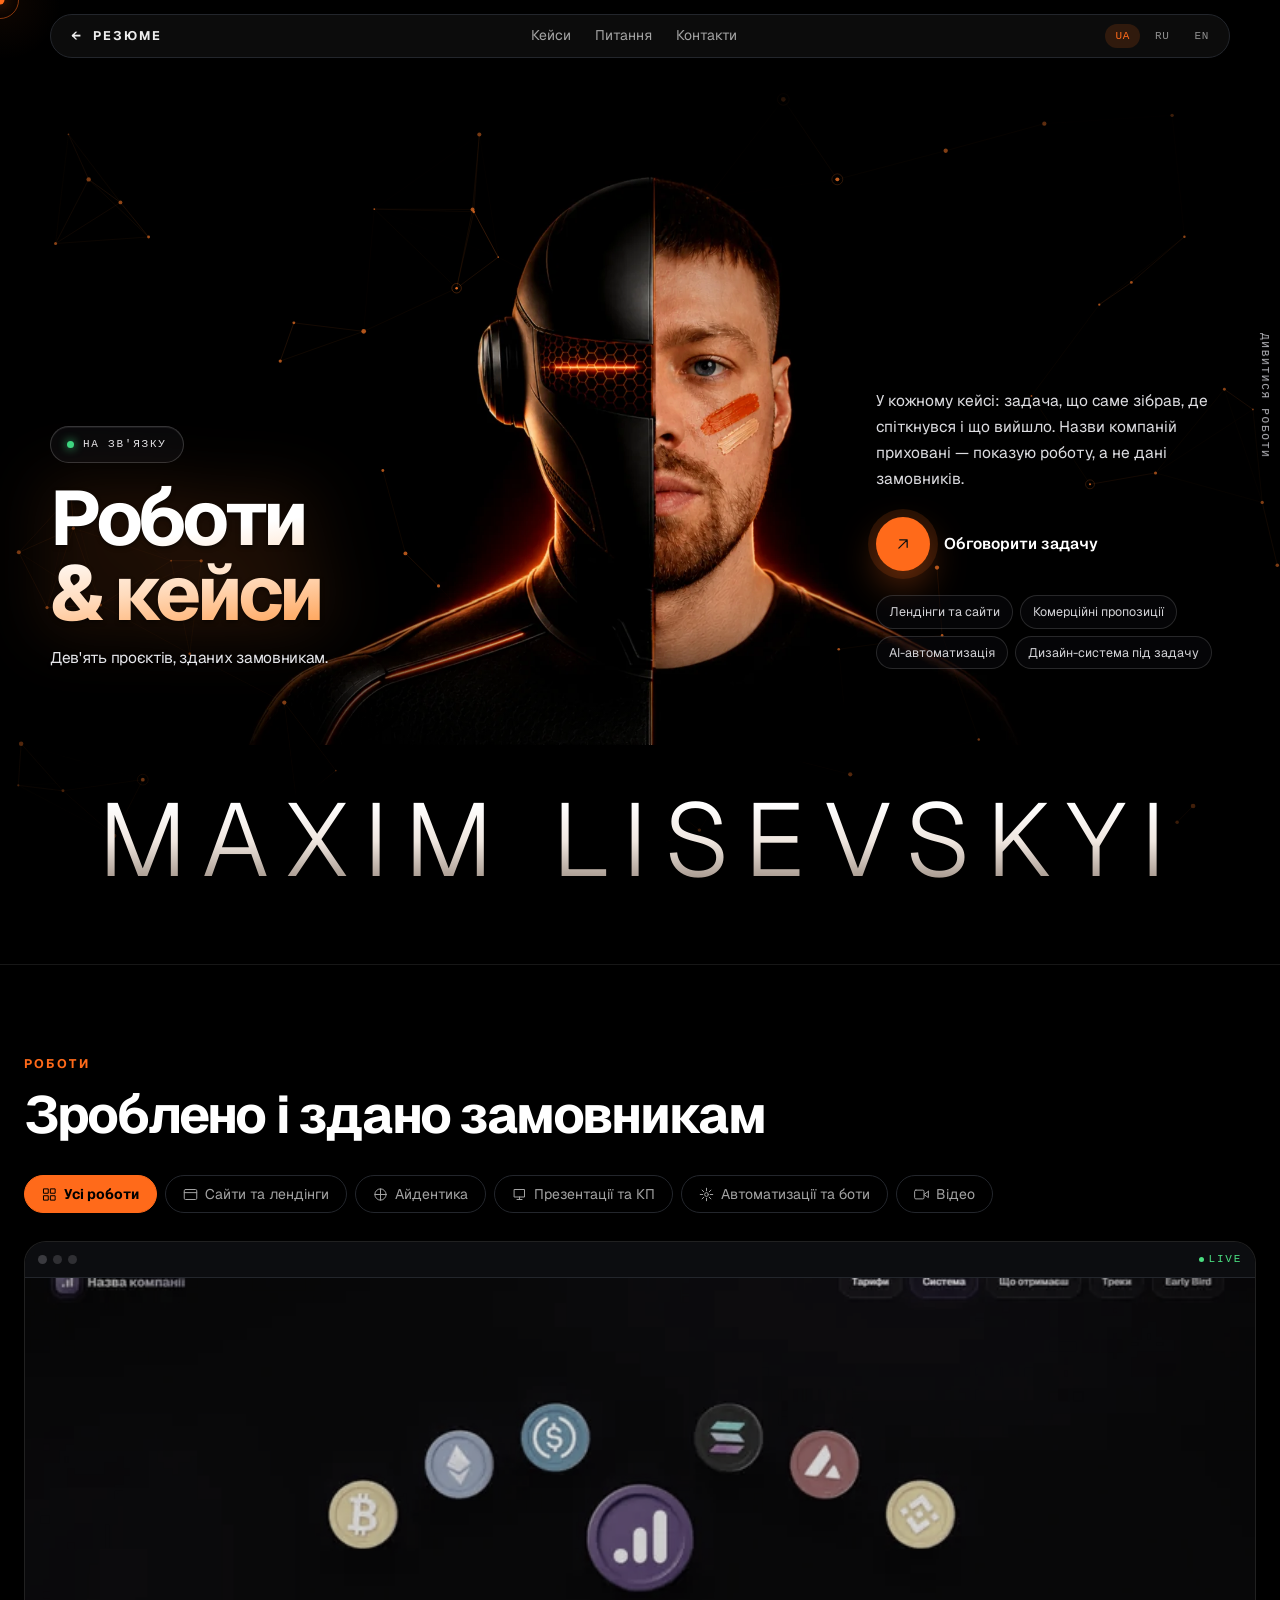
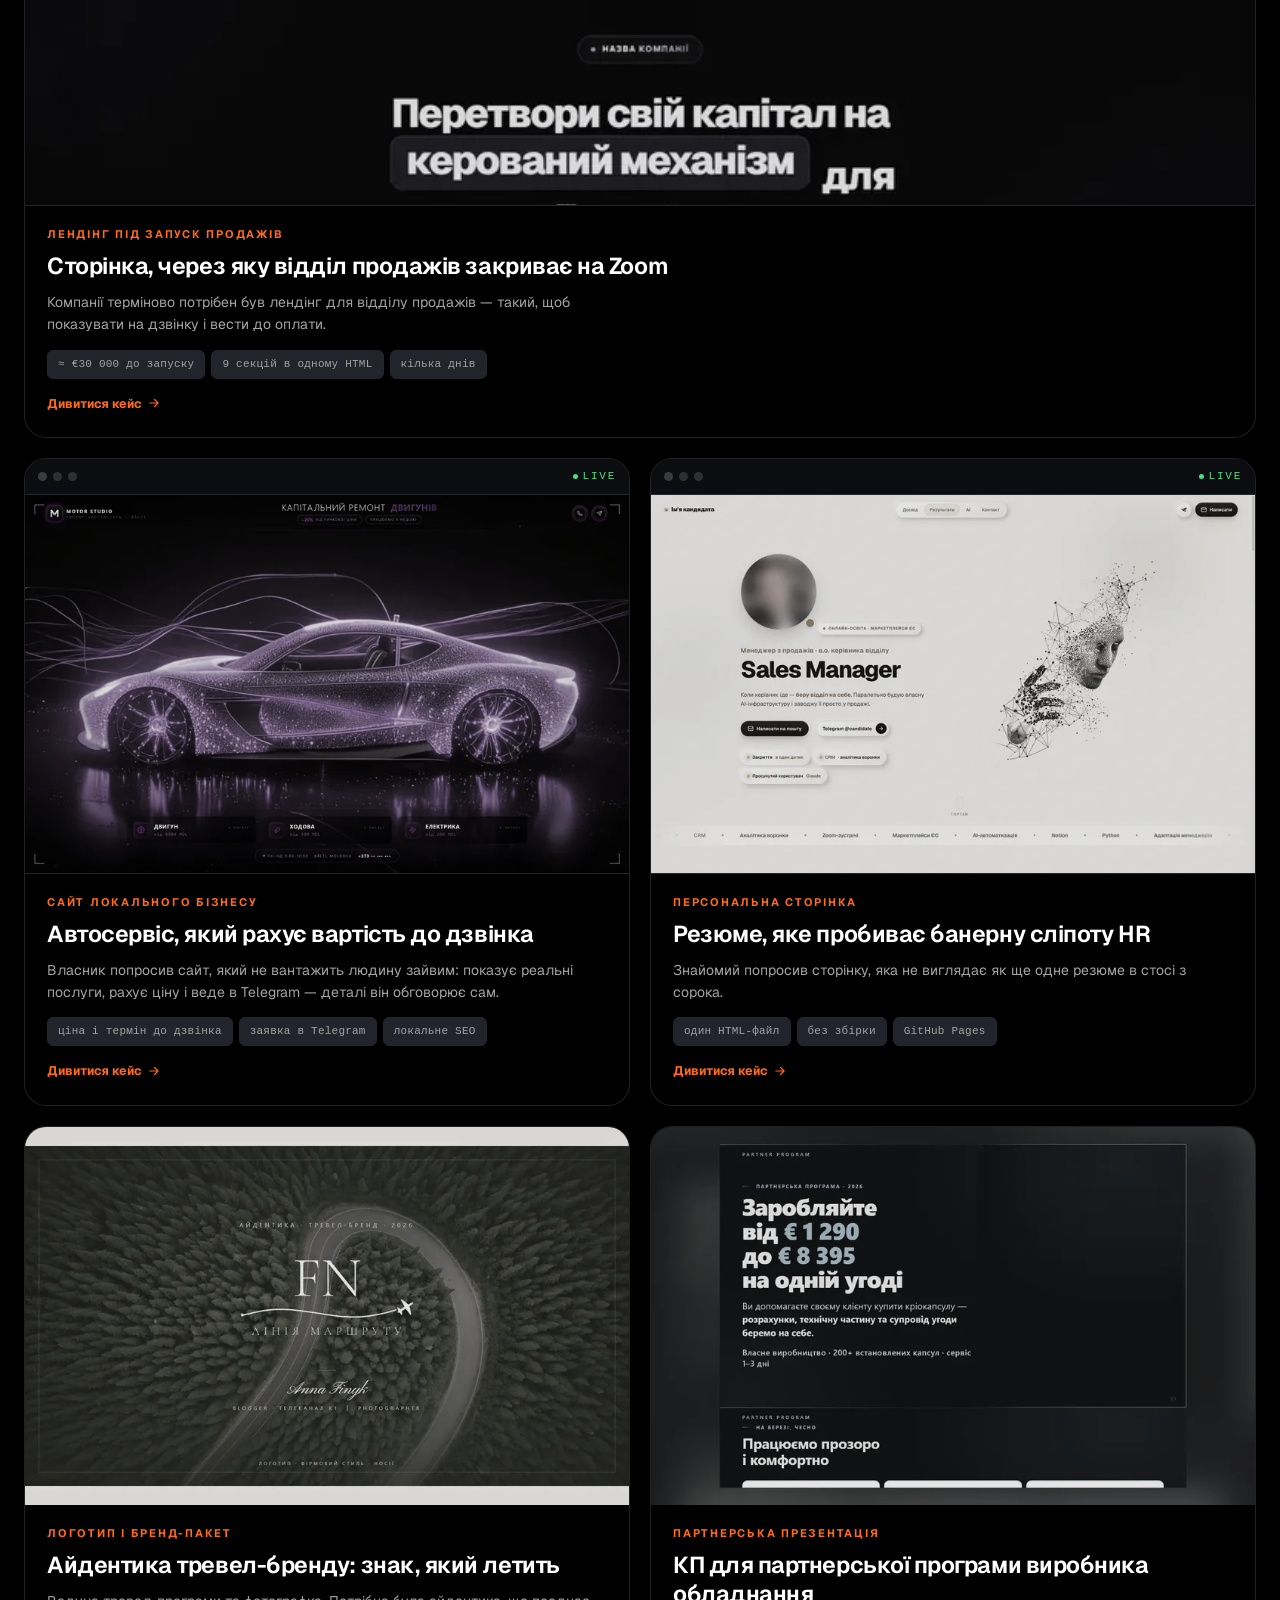
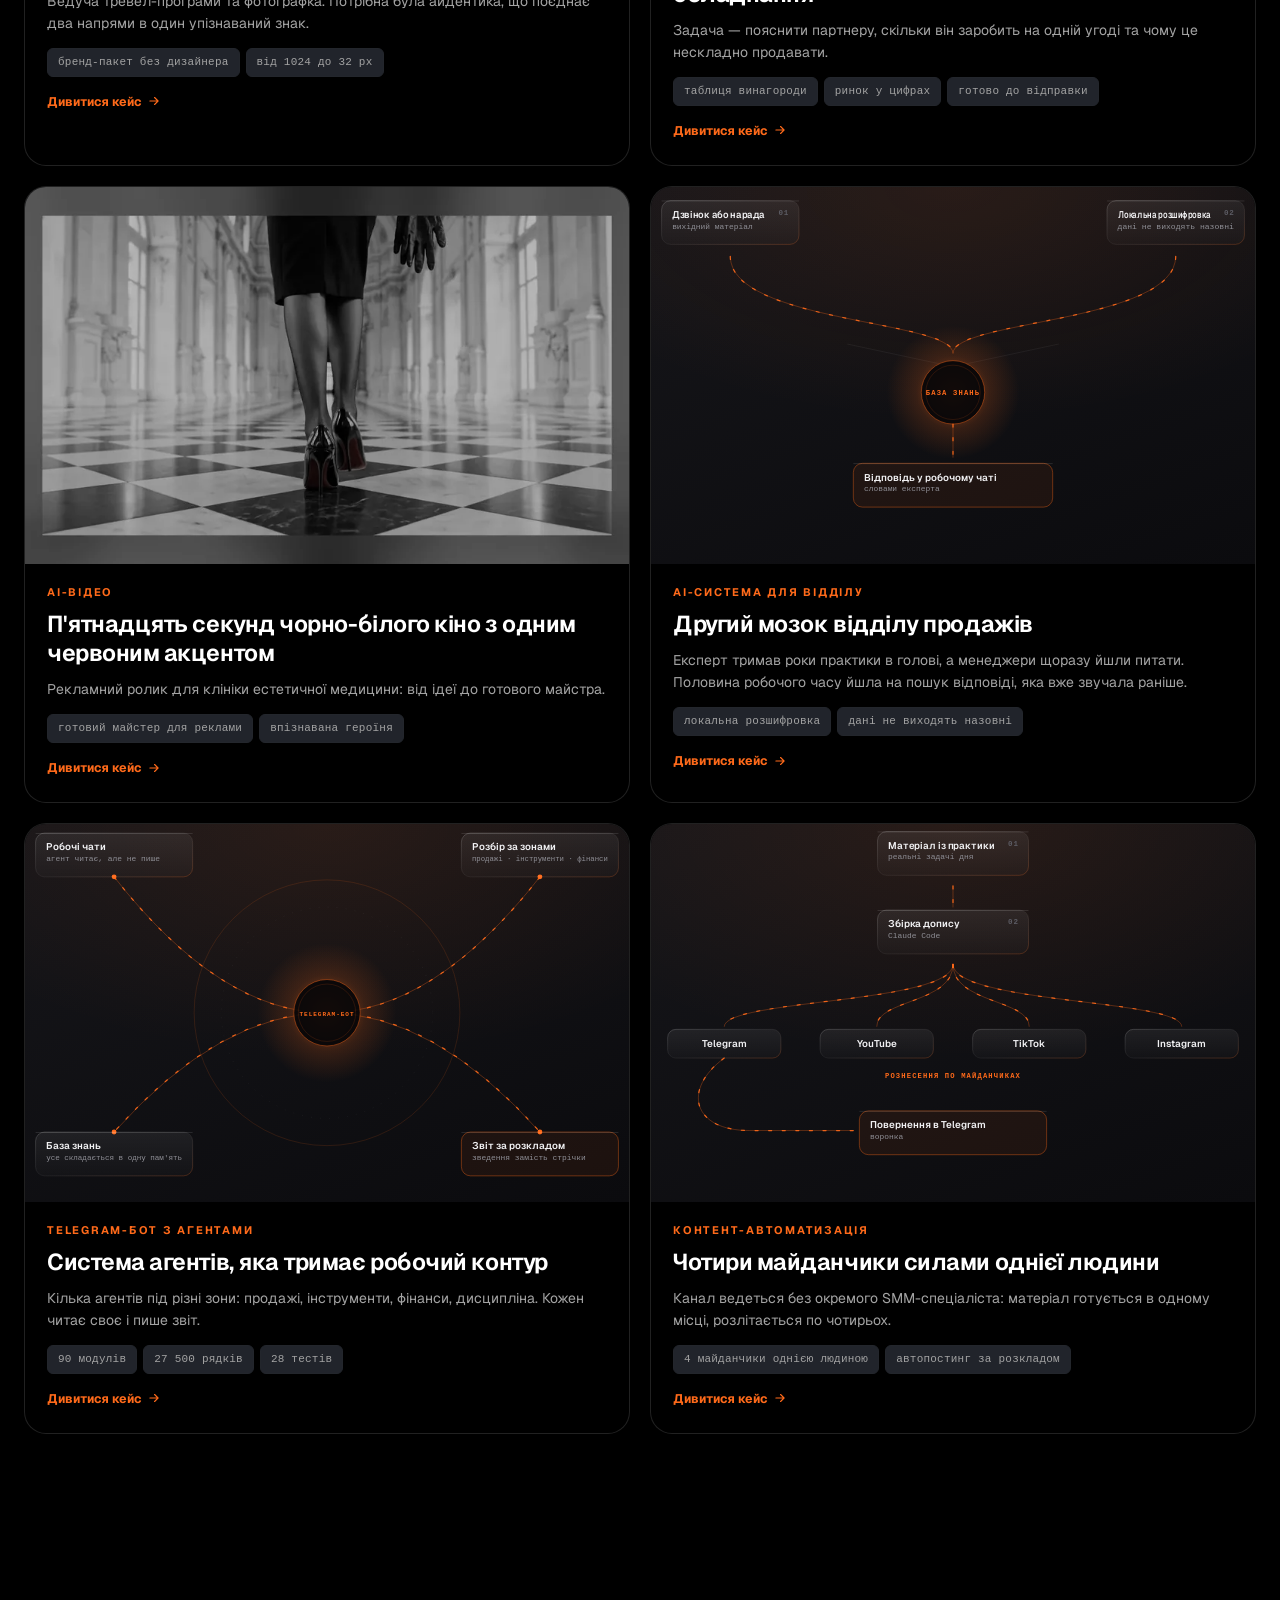
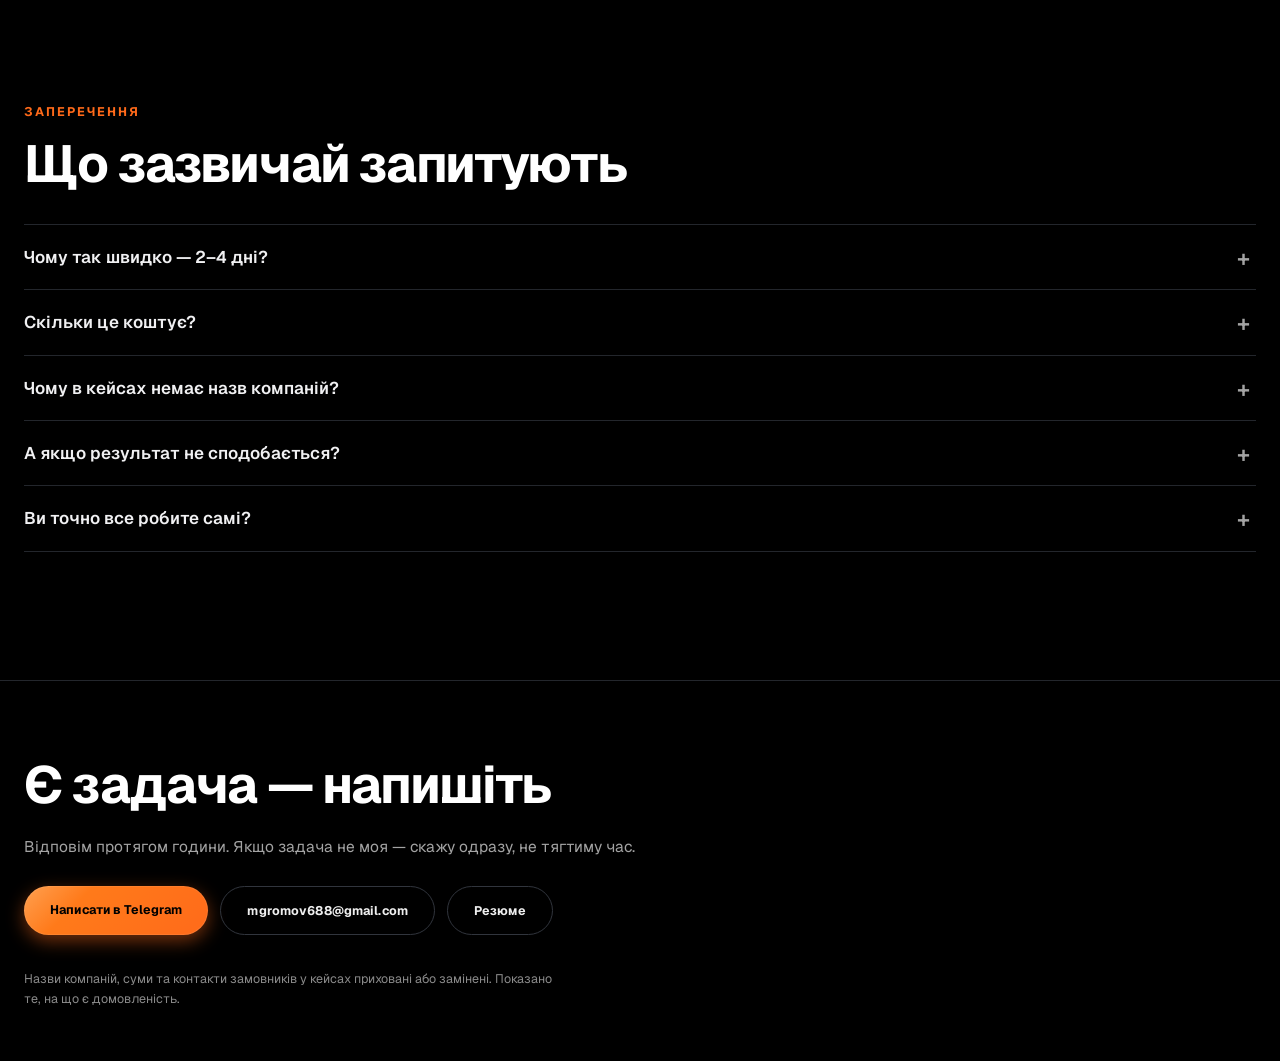
==== commit 8101481a: "Токени замість розсипу і мобільна доводка Трекінг мікро-міток був одинадцяти величин (.04 .08 .1 .13" ====
--- a/roboty/index.html
+++ b/roboty/index.html
@@ -22,10 +22,10 @@
 <link rel="preconnect" href="https://fonts.googleapis.com">
 <link rel="preconnect" href="https://fonts.gstatic.com" crossorigin>
 <link rel="preload" as="style" href="https://fonts.googleapis.com/css2?family=Geist:ital,wght@0,400..700;1,400&display=swap"><link rel="stylesheet" href="https://fonts.googleapis.com/css2?family=Geist:ital,wght@0,400..700;1,400&display=swap" media="print" onload="this.media='all'"><noscript><link rel="stylesheet" href="https://fonts.googleapis.com/css2?family=Geist:ital,wght@0,400..700;1,400&display=swap"></noscript>
-<link rel="stylesheet" href="../assets/site.css?v=432fee3f">
+<link rel="stylesheet" href="../assets/site.css?v=e1d43b48">
 
-<link rel="stylesheet" href="../assets/bgfx.css?v=7ba9d089">
-<link rel="stylesheet" href="../assets/craft.css?v=9f6ac7bd">
+<link rel="stylesheet" href="../assets/bgfx.css?v=6db469b5">
+<link rel="stylesheet" href="../assets/craft.css?v=7fde4584">
 </head>
 <body>
 <header><div class="wrap"><div class="nav-pill">
--- a/assets/site.css
+++ b/assets/site.css
@@ -4,7 +4,7 @@
 main{/* перспектива сцены больше не нужна: раскрытие идёт без наклона */}
 .js h2[data-rv]{transform:translate3d(0,18px,0)}
 .js .card[data-rv]{transform:translate3d(0,16px,0)}
-.card{transition:transform .5s var(--ease),box-shadow .4s var(--ease)}
+.card{transition:transform var(--t-slow) var(--ease),box-shadow var(--t-slow) var(--ease)}
 .card:hover{transform:translate3d(0,-4px,0)}
 @media (prefers-reduced-motion:reduce){
 main{perspective:none}
@@ -35,6 +35,16 @@
 --ok:#4ade80;
 --r-sm:6px;--r-md:10px;--r-lg:16px;--r-xl:22px;
 --ease:cubic-bezier(.16,1,.3,1);
+/* Разрядка микро-меток: два значения вместо одиннадцати. */
+--track-caps:.16em;        /* рабочая метка: eyebrow, чипы, годы, статусы */
+--track-wide:.28em;        /* намеренно воздушная: подсказки прокрутки, кикеры */
+--track-tight:-.02em;      /* подзаголовки, h3 */
+--track-h:-.035em;         /* h1, h2 */
+--track-display:-.05em;    /* гигантские имена */
+--sec-y:clamp(64px,8vw,110px);  /* единый вертикальный ритм секций */        /* намеренно воздушная: подсказки прокрутки, кикеры */
+/* Скорость: два значения вместо десяти. */
+--t-fast:.16s;             /* цвет, рамка, фон, прозрачность */
+--t-slow:.5s;              /* сдвиги, раскрытия, крупные движения */
 
 /* ── ШКАЛА КЕГЛЕЙ ─────────────────────────────────────────
    Было 38 разных значений, 16 из них в диапазоне 9.5..20px: пары 10/10.5,
@@ -67,7 +77,7 @@
 pointer-events:none;z-index:0}
 main,header,footer{position:relative;z-index:2}
 .wrap{max-width:1320px;margin:0 auto;padding:0 24px}
-@media(max-width:520px){.wrap{padding:0 16px}.hero{padding:132px 0 46px}section{padding:56px 0}}
+@media(max-width:520px){.wrap{padding:0 16px}.hero{padding:132px 0 46px}section{padding:var(--sec-y) 0}}
 a{color:inherit;text-decoration:none}
 ::selection{background:var(--acc);color:#000}
 
@@ -77,13 +87,13 @@
 grid-template-columns:auto 1fr auto;align-items:center;gap:18px;
 background:rgba(17,17,17,.76);backdrop-filter:blur(14px);-webkit-backdrop-filter:blur(14px);
 border:1px solid var(--bd);border-radius:999px;padding:9px 10px 9px 20px}
-.logo{font-family:var(--font-h);font-weight:700;font-size:var(--t-xs);letter-spacing:.04em;text-transform:uppercase}
+.logo{font-family:var(--font-h);font-weight:700;font-size:var(--t-xs);letter-spacing:var(--track-caps);text-transform:uppercase}
 .nav{display:flex;gap:24px;justify-content:center;font-size:var(--t-sm);color:var(--mut)}
-.nav a{transition:color .18s ease}
+.nav a{transition:color var(--t-fast) ease}
 .nav a:hover{color:var(--tx)}
 .langs{display:flex;gap:5px;align-items:center}
 .langs a{font-family:var(--font-m);font-size:var(--t-mono);letter-spacing:.06em;padding:6px 10px;
-border-radius:999px;color:#8f8f8f;transition:.18s ease}
+border-radius:999px;color:#8f8f8f;transition:var(--t-fast) ease}
 .langs a:hover,.langs button:hover{color:var(--tx)}
 .langs a.on,.langs button.on{color:var(--acc);background:var(--acc-mut)}
 /* Переключатель языков — общий интерфейс обеих страниц, поэтому живёт
@@ -91,23 +101,23 @@
    тянула весь файл ради них: 8 КБ и 340 мс блокировки рендера. */
 .langs button{font-family:var(--font-m);font-size:var(--t-mono);letter-spacing:.06em;padding:6px 10px;
 border-radius:999px;color:#8f8f8f;background:transparent;border:0;cursor:pointer;
-transition:.18s ease}
+transition:var(--t-fast) ease}
 .langs button:focus-visible{outline:2px solid var(--acc);outline-offset:2px}
 @media(max-width:1024px){.nav{display:none}.nav-pill{grid-template-columns:auto auto;justify-content:space-between}}
 
 /* ── типографика ────────────────────────────────────────── */
 h1,h2,h3,.ctitle{font-family:var(--font-h)}
-h1{font-size:var(--t-h1);line-height:1.02;letter-spacing:-.038em;font-weight:700;color:#fff}
+h1{font-size:var(--t-h1);line-height:1.02;letter-spacing:var(--track-h);font-weight:700;color:#fff}
 h1 .g{color:var(--acc)}
-h2{font-size:var(--t-h2);line-height:1.08;letter-spacing:-.028em;font-weight:700;color:#fff}
-.eyebrow{font-size:var(--t-xs);font-weight:700;text-transform:uppercase;letter-spacing:.16em;color:var(--acc);margin-bottom:14px}
+h2{font-size:var(--t-h2);line-height:1.08;letter-spacing:var(--track-h);font-weight:700;color:#fff}
+.eyebrow{font-size:var(--t-xs);font-weight:700;text-transform:uppercase;letter-spacing:var(--track-caps);color:var(--acc);margin-bottom:14px}
 .sub{margin-top:22px;font-size:var(--t-base);color:var(--mut);max-width:620px;line-height:1.6}
 
 /* ── герой ──────────────────────────────────────────────── */
 .hero{padding:170px 0 70px}
 .btns{display:flex;gap:12px;margin-top:36px;flex-wrap:wrap}
 .btn{font-family:var(--font-b);font-size:var(--t-xs);font-weight:700;letter-spacing:.01em;
-padding:14px 26px;border-radius:999px;transition:.2s var(--ease);position:relative;overflow:hidden;display:inline-block}
+padding:14px 26px;border-radius:999px;transition:var(--t-fast) var(--ease);position:relative;overflow:hidden;display:inline-block}
 .btn1{background:linear-gradient(135deg,#FFA050 0%,#FF7A1A 30%,#FF6A1A 100%);color:#000;
 box-shadow:0 6px 18px var(--acc-glow),inset 0 0 0 1px rgba(255,255,255,.08)}
 .btn1::after{content:"";position:absolute;inset:0;transform:translateX(-120%);
@@ -120,13 +130,13 @@
 border:1px solid var(--bd);border-radius:999px;padding:9px 16px;background:rgba(26,26,26,.5)}
 .fact b{color:var(--acc);font-weight:700}
 
-section{padding:74px 0;position:relative}
+section{padding:var(--sec-y) 0;position:relative}
 
 /* ── фильтры ────────────────────────────────────────────── */
 .filters{display:flex;gap:8px;flex-wrap:wrap;margin:32px 0 28px}
 .chip{display:inline-flex;align-items:center;gap:7px;font-family:var(--font-b);font-size:var(--t-sm);
 padding:9px 17px;border:1px solid var(--bd);border-radius:999px;color:var(--mut);
-cursor:pointer;transition:.18s ease;background:none}
+cursor:pointer;transition:var(--t-fast) ease;background:none}
 .chip svg{width:15px;height:15px;stroke-width:1.6}
 .chip:hover{color:var(--tx);border-color:var(--bd-light)}
 .chip.on{background:var(--acc);border-color:var(--acc);color:#000;font-weight:700}
@@ -142,7 +152,7 @@
 @media(max-width:860px){.grid>.card:first-child .thumb{aspect-ratio:16/10}}
 @media(max-width:860px){.grid{grid-template-columns:1fr}}
 .card{border:1px solid var(--bd);border-radius:var(--r-xl);overflow:hidden;background:var(--card);
-cursor:pointer;transition:border-color .22s ease,transform .22s var(--ease),box-shadow .22s ease}
+cursor:pointer;transition:border-color var(--t-fast) ease,transform var(--t-fast) var(--ease),box-shadow var(--t-fast) ease}
 .card:hover{border-color:rgba(255,106,26,.42);transform:translateY(-3px);
 box-shadow:inset 0 1px 0 rgba(255,255,255,.05),0 1px 2px rgba(0,0,0,.5)}
 .card.hide{display:none}
@@ -151,12 +161,12 @@
 .bar{display:flex;align-items:center;gap:6px;padding:9px 13px;border-bottom:1px solid var(--bd)}
 .dot{width:9px;height:9px;border-radius:50%;background:#2f2f33}
 .dot:nth-child(1){background:#3a3a3f}
-.live{margin-left:auto;font-family:var(--font-m);font-size:var(--t-mono);letter-spacing:.12em;
+.live{margin-left:auto;font-family:var(--font-m);font-size:var(--t-mono);letter-spacing:var(--track-caps);
 color:var(--ok);display:flex;align-items:center;gap:5px}
 .live i{width:5px;height:5px;border-radius:50%;background:var(--ok);animation:blink 2s infinite}
 .thumb{aspect-ratio:16/10;overflow:hidden;background:var(--s1);position:relative}
 .thumb img{width:100%;height:100%;object-fit:cover;object-position:top;display:block;
-transition:transform .5s var(--ease)}
+transition:transform var(--t-slow) var(--ease)}
 .card:hover .thumb img{transform:scale(1.03)}
 .thumb svg{width:100%;height:100%;display:block}
 .thumb .flow{position:absolute;inset:0}
@@ -166,12 +176,12 @@
 .gal-flow{border:1px solid var(--bd);border-radius:var(--r-lg);overflow:hidden;aspect-ratio:16/10}
 .gal-flow .flow{height:100%}
 .cbody{padding:20px 22px 22px}
-.ctype{font-size:var(--t-mono);font-weight:700;letter-spacing:.14em;text-transform:uppercase;color:var(--acc);margin-bottom:9px}
-.ctitle{font-size:var(--t-lg);line-height:1.26;font-weight:650;letter-spacing:-.018em;color:#fff}
+.ctype{font-size:var(--t-mono);font-weight:700;letter-spacing:var(--track-caps);text-transform:uppercase;color:var(--acc);margin-bottom:9px}
+.ctitle{font-size:var(--t-lg);line-height:1.26;font-weight:650;letter-spacing:var(--track-tight);color:#fff}
 .clead{margin-top:10px;font-size:var(--t-sm);color:var(--mut);line-height:1.58}
 .more{margin-top:15px;font-size:var(--t-xs);color:var(--acc);font-weight:700;display:inline-flex;align-items:center;gap:6px}
 .card:hover .more svg{transform:translateX(3px)}
-.more svg{width:14px;height:14px;stroke-width:2;transition:transform .2s var(--ease)}
+.more svg{width:14px;height:14px;stroke-width:2;transition:transform var(--t-fast) var(--ease)}
 
 
 /* ── sticky-showcase: скрин раскрывается из Ч/Б в цвет по скроллу ──
@@ -184,11 +194,11 @@
 .show-txt{max-width:440px}
 .show-txt .ctype{margin-bottom:12px}
 .show-txt h3{font-family:var(--font-h);font-size:var(--t-xl);line-height:1.12;
-letter-spacing:-.028em;color:#fff}
+letter-spacing:var(--track-h);color:#fff}
 .show-txt p{margin-top:14px;color:var(--mut);font-size:var(--t-base);line-height:1.6}
 .show-facts{margin-top:26px;display:flex;flex-direction:column;gap:11px}
 .show-facts div{display:flex;align-items:center;gap:11px;font-size:var(--t-sm);color:var(--mut);
-opacity:0;transform:translateY(14px);transition:opacity .5s var(--ease),transform .5s var(--ease)}
+opacity:0;transform:translateY(14px);transition:opacity var(--t-slow) var(--ease),transform var(--t-slow) var(--ease)}
 .show-facts div.on{opacity:1;transform:none}
 .show-facts b{font-family:var(--font-m);font-size:var(--t-xs);color:var(--acc);
 border:1px solid var(--bd);border-radius:999px;padding:5px 11px;flex:none}
@@ -205,7 +215,7 @@
 .show-shot img.bw{filter:grayscale(1) brightness(.62)}
 .show-shot img.color{clip-path:inset(0 0 100% 0)}
 .show-dots{display:flex;gap:7px;margin-top:22px}
-.show-dots i{width:22px;height:3px;border-radius:var(--r-sm);background:var(--bd);transition:background .3s ease}
+.show-dots i{width:22px;height:3px;border-radius:var(--r-sm);background:var(--bd);transition:background var(--t-fast) ease}
 .show-dots i.on{background:var(--acc)}
 @media(max-width:900px){
 .show-track{height:auto}
@@ -216,7 +226,7 @@
 }
 
 /* круговое раскрытие цвета от курсора на карточках сетки */
-.card .thumb img{filter:grayscale(.72) brightness(.9);transition:filter .45s var(--ease),transform .5s var(--ease)}
+.card .thumb img{filter:grayscale(.72) brightness(.9);transition:filter var(--t-slow) var(--ease),transform var(--t-slow) var(--ease)}
 .card:hover .thumb img{filter:none}
 
 /* ── модальное окно кейса ───────────────────────────────── */
@@ -229,10 +239,10 @@
 .mhead{padding:30px 32px 24px;border-bottom:1px solid var(--bd);position:relative}
 .close{position:absolute;top:20px;right:22px;width:36px;height:36px;border-radius:999px;
 border:1px solid var(--bd);background:none;color:var(--mut);cursor:pointer;
-display:flex;align-items:center;justify-content:center;transition:.18s ease}
+display:flex;align-items:center;justify-content:center;transition:var(--t-fast) ease}
 .close svg{width:16px;height:16px;stroke-width:2}
 .close:hover{color:var(--tx);border-color:var(--bd-light)}
-.mhead h3{font-size:var(--t-xl);line-height:1.16;letter-spacing:-.026em;padding-right:52px;color:#fff}
+.mhead h3{font-size:var(--t-xl);line-height:1.16;letter-spacing:var(--track-tight);padding-right:52px;color:#fff}
 .mlead{margin-top:13px;color:var(--mut);font-size:var(--t-md);max-width:680px;line-height:1.6}
 .mbody{padding:28px 32px 34px}
 .mbody p{color:#bdbdbd;margin-bottom:15px;font-size:var(--t-base);line-height:1.65}
@@ -241,7 +251,7 @@
 .stack{display:flex;flex-wrap:wrap;gap:8px}
 .stack-map{margin-top:22px;padding:16px 18px 18px;border:1px solid var(--bd);border-radius:var(--r-md);
 background:linear-gradient(180deg,rgba(255,106,26,.06),rgba(255,255,255,.012))}
-.sm-h{font-family:var(--font-m);font-size:var(--t-mono);letter-spacing:.18em;text-transform:uppercase;
+.sm-h{font-family:var(--font-m);font-size:var(--t-mono);letter-spacing:var(--track-caps);text-transform:uppercase;
 color:var(--acc);margin-bottom:12px}
 .stack span{font-family:var(--font-m);font-size:var(--t-mono);letter-spacing:.02em;color:var(--mut);
 border:1px solid var(--bd);border-radius:999px;padding:6px 13px}
@@ -249,12 +259,12 @@
 /* ── отстройка ──────────────────────────────────────────── */
 .why{display:grid;grid-template-columns:repeat(auto-fit,minmax(266px,1fr));gap:18px;margin-top:34px}
 .wi{border:1px solid var(--bd);border-radius:var(--r-lg);padding:24px;background:var(--card);
-transition:border-color .22s ease}
+transition:border-color var(--t-fast) ease}
 .wi:hover{border-color:var(--bd-light)}
 .wi .ic{width:34px;height:34px;border-radius:var(--r-md);background:var(--acc-mut);
 display:flex;align-items:center;justify-content:center;margin-bottom:15px}
 .wi .ic svg{width:17px;height:17px;stroke:var(--acc);stroke-width:1.7}
-.wi h3{font-family:var(--font-h);font-size:var(--t-md);margin-bottom:9px;font-weight:650;letter-spacing:-.012em;color:#fff}
+.wi h3{font-family:var(--font-h);font-size:var(--t-md);margin-bottom:9px;font-weight:650;letter-spacing:var(--track-tight);color:#fff}
 .wi p{font-size:var(--t-sm);color:var(--mut);line-height:1.6}
 
 /* ── процесс: степпер ───────────────────────────────────── */
@@ -262,7 +272,7 @@
 .st{position:relative;padding-top:20px}
 .st::before{content:"";position:absolute;top:0;left:0;right:0;height:2px;background:var(--bd)}
 .st.first::before{background:var(--acc);box-shadow:0 0 12px var(--acc-glow)}
-.st .n{font-family:var(--font-m);font-size:var(--t-mono);color:var(--acc);letter-spacing:.14em;margin-bottom:9px}
+.st .n{font-family:var(--font-m);font-size:var(--t-mono);color:var(--acc);letter-spacing:var(--track-caps);margin-bottom:9px}
 .st h3{font-family:var(--font-h);font-size:var(--t-md);margin-bottom:7px;font-weight:650;color:#fff}
 .st p{font-size:var(--t-sm);color:var(--mut);line-height:1.55}
 
@@ -299,13 +309,13 @@
 linear-gradient(160deg,#17171b,#0c0c0f);padding:0}
 .flow-head{display:flex;align-items:center;gap:8px;padding:11px 15px;
 border-bottom:1px solid var(--bd);font-family:var(--font-m);font-size:var(--t-mono);
-letter-spacing:.13em;color:var(--dim);text-transform:uppercase}
+letter-spacing:var(--track-caps);color:var(--dim);text-transform:uppercase}
 .flow-head i{width:6px;height:6px;border-radius:50%;background:var(--acc);
 box-shadow:0 0 9px var(--acc-glow);animation:blink 2.4s infinite}
 .flow-body{flex:1;display:flex;flex-direction:column;justify-content:center;gap:0;padding:16px 18px}
 .fn{display:flex;align-items:center;gap:13px;padding:10px 13px;border-radius:var(--r-md);
 border:1px solid var(--bd);background:rgba(255,255,255,.028);position:relative}
-.fn .idx{font-family:var(--font-m);font-size:var(--t-mono);color:var(--dim);letter-spacing:.1em;flex:none;width:18px}
+.fn .idx{font-family:var(--font-m);font-size:var(--t-mono);color:var(--dim);letter-spacing:var(--track-caps);flex:none;width:18px}
 .fn .ico{width:26px;height:26px;border-radius:var(--r-sm);flex:none;display:flex;align-items:center;
 justify-content:center;background:rgba(255,255,255,.05);border:1px solid var(--bd)}
 .fn .ico svg{width:13px;height:13px;stroke:var(--mut);stroke-width:1.7}
@@ -402,7 +412,7 @@
 
 
 /* подзаголовки внутри кейса: разбор идёт по шагам, а не сплошным текстом */
-.mh{font-family:var(--font-h);font-size:var(--t-xs);font-weight:700;letter-spacing:.14em;
+.mh{font-family:var(--font-h);font-size:var(--t-xs);font-weight:700;letter-spacing:var(--track-caps);
 text-transform:uppercase;color:var(--acc);margin:30px 0 10px;display:flex;align-items:center;gap:10px}
 .mh::after{content:"";flex:1;height:1px;background:linear-gradient(90deg,rgba(255,106,26,.35),transparent)}
 .mbody p+p{margin-top:14px}
@@ -415,23 +425,23 @@
 .certs{display:grid;grid-template-columns:repeat(2,1fr);gap:18px}
 .cert{display:flex;flex-direction:column;border:1px solid var(--bd);border-radius:var(--r-lg);
 overflow:hidden;background:var(--s2);text-decoration:none;color:inherit;
-transition:border-color .25s var(--ease),transform .25s var(--ease)}
+transition:border-color var(--t-fast) var(--ease),transform var(--t-fast) var(--ease)}
 .cert:hover{border-color:rgba(255,106,26,.5);transform:translateY(-3px)}
 .cert-shot{display:block;position:relative;aspect-ratio:1400/1061;overflow:hidden;
 border-bottom:1px solid var(--bd)}
 .cert-shot img{width:100%;height:100%;object-fit:cover;display:block;
-transition:transform .5s var(--ease)}
+transition:transform var(--t-slow) var(--ease)}
 .cert:hover .cert-shot img{transform:scale(1.03)}
 .cert-body{display:flex;flex-direction:column;gap:8px;padding:20px 22px 18px}
-.cert-issuer{font-family:var(--font-m);font-size:var(--t-mono);letter-spacing:.18em;
+.cert-issuer{font-family:var(--font-m);font-size:var(--t-mono);letter-spacing:var(--track-caps);
 text-transform:uppercase;color:var(--acc)}
-.cert-name{font-family:var(--font-h);font-size:var(--t-lg);letter-spacing:-.01em;color:#fff}
+.cert-name{font-family:var(--font-h);font-size:var(--t-lg);letter-spacing:var(--track-tight);color:#fff}
 .cert-note{color:var(--mut);font-size:var(--t-sm);line-height:1.55}
 .cert-foot{display:flex;align-items:center;justify-content:space-between;gap:14px;
 margin-top:6px;padding-top:14px;border-top:1px solid var(--bd)}
 .cert-date{font-family:var(--font-m);font-size:var(--t-xs);color:var(--mut)}
 .cert-go{display:inline-flex;align-items:center;gap:7px;font-size:var(--t-sm);color:#fff;white-space:nowrap}
-.cert-go svg{width:14px;height:14px;transition:transform .25s var(--ease)}
+.cert-go svg{width:14px;height:14px;transition:transform var(--t-fast) var(--ease)}
 .cert:hover .cert-go svg{transform:translate(3px,-3px)}
 @media(max-width:760px){.certs{grid-template-columns:1fr;gap:14px}}
 
@@ -461,7 +471,7 @@
 gap:clamp(20px,3vw,44px);align-items:end}
 .cov-l{grid-column:1}
 .cov-r{grid-column:3}
-.hero-cover h1{font-size:var(--t-h1);line-height:.98;letter-spacing:-.045em;
+.hero-cover h1{font-size:var(--t-h1);line-height:.98;letter-spacing:var(--track-display);
 margin:18px 0 0;color:#fff;text-shadow:0 18px 50px rgba(0,0,0,.72)}
 /* градиентная заливка букв; подложка-тень остаётся отдельным слоем, иначе clip её срежет */
 /* Градиент раньше уходил в var(--acc) уже на 58% высоты, и нижняя
@@ -475,13 +485,13 @@
 text-shadow:none;filter:drop-shadow(0 2px 2px rgba(0,0,0,.5))
 drop-shadow(0 0 34px rgba(255,122,40,.30)) drop-shadow(0 20px 46px rgba(0,0,0,.6))}
 .tagline{margin:16px 0 0;font-size:var(--t-base);line-height:1.4;color:#e6e6ea;
-letter-spacing:-.01em;text-shadow:0 1px 10px rgba(0,0,0,.8)}
+letter-spacing:var(--track-tight);text-shadow:0 1px 10px rgba(0,0,0,.8)}
 .hero-cover .sub{font-size:var(--t-base);line-height:1.66;color:#dcdce0;margin:0;
 text-shadow:0 1px 10px rgba(0,0,0,.7)}
 .hero-cover .hnote{margin:14px 0 0;font-size:var(--t-xs);color:#a6a6ac;text-shadow:0 1px 8px rgba(0,0,0,.8)}
 /* статус-пилюля как в эталоне */
 .pill{display:inline-flex;align-items:center;gap:9px;font-family:var(--font-m);font-size:var(--t-mono);
-letter-spacing:.1em;text-transform:uppercase;color:#e8e8ec;padding:9px 16px;border-radius:999px;
+letter-spacing:var(--track-caps);text-transform:uppercase;color:#e8e8ec;padding:9px 16px;border-radius:999px;
 border:1px solid rgba(255,255,255,.18);background:rgba(18,18,22,.5);backdrop-filter:blur(10px);
 box-shadow:inset 0 1px 0 rgba(255,255,255,.07),0 1px 3px rgba(0,0,0,.5)}
 .pill i{width:7px;height:7px;border-radius:50%;background:#3ddc84;box-shadow:0 0 10px #3ddc84}
@@ -491,7 +501,7 @@
 .cta-round .disc{width:54px;height:54px;border-radius:50%;display:grid;place-items:center;
 background:var(--acc);color:#111;flex:none;
 box-shadow:0 0 0 8px rgba(255,106,26,.14),0 16px 36px rgba(255,106,26,.34);
-transition:transform .28s var(--ease),box-shadow .28s var(--ease)}
+transition:transform var(--t-fast) var(--ease),box-shadow var(--t-fast) var(--ease)}
 .cta-round .disc svg{width:20px;height:20px}
 .cta-round:hover .disc{transform:translate(2px,-2px) scale(1.05);
 box-shadow:0 0 0 12px rgba(255,106,26,.18),0 20px 44px rgba(255,106,26,.44)}
@@ -502,7 +512,7 @@
 .hero-cover .bigname{position:absolute;left:0;right:0;bottom:clamp(10px,1.6vh,22px);z-index:1;
 white-space:nowrap;text-align:center;
 font-family:var(--font-h);font-weight:300;font-size:min(8.05vw,132px);line-height:.9;
-letter-spacing:.055em;opacity:.97;
+letter-spacing:var(--track-caps);opacity:.97;
 /* Холодное серебро было третьим цветом на чёрно-оранжевом кадре и
    выпадало из палитры. Оставляем ту же светимость, но в тёплом ряду:
    имя гаснет книзу в тёплый графит, а не в синеватый металл. */
@@ -511,7 +521,7 @@
 pointer-events:none;user-select:none;
 filter:drop-shadow(0 6px 26px rgba(0,0,0,.55))}
 .cov-scroll{position:absolute;right:16px;top:50%;z-index:2;transform:rotate(90deg);
-transform-origin:right center;font-family:var(--font-m);font-size:var(--t-mono);letter-spacing:.16em;
+transform-origin:right center;font-family:var(--font-m);font-size:var(--t-mono);letter-spacing:var(--track-caps);
 text-transform:uppercase;color:#b9b9bf}
 .cov-scroll:hover{color:var(--acc)}
 
@@ -520,7 +530,7 @@
    он попадает в backdrop картинки, и mix-blend-mode:screen его показывает.
    Маска по силуэту ставится из JS по фактическому боксу фото. */
 .cov-fx{position:absolute;inset:0;z-index:-1;pointer-events:none;
-opacity:0;transition:opacity 1.6s var(--ease)}
+opacity:0;transition:opacity var(--t-slow) var(--ease)}
 .cov-fx.on{opacity:1}
 .cov-net{position:absolute;inset:0;width:100%;height:100%;display:block;pointer-events:none}
 .cov-mask{display:none}
@@ -543,9 +553,8 @@
 .tagline{font-size:15.5px}
 .cta-round{margin-top:20px}
 .cov-tags{margin-top:18px}
-.cov-tags li{font-size:11.5px;padding:6px 11px}
-.hero-cover .bigname{position:relative;bottom:auto;margin:26px 0 0;padding:0 0 14px;
-font-size:min(11.4vw,86px);letter-spacing:.03em}
+.cov-tags li{font-size:var(--t-mono);padding:7px 12px}
+.hero-cover .bigname{position:relative;bottom:auto;margin:22px 0 0;padding:0 0 10px;font-size:min(9.3vw,60px);letter-spacing:var(--track-caps);background:none;-webkit-text-fill-color:currentColor;color:rgba(255,255,255,.42);filter:none}
 .cov-scroll{display:none}
 .cov-fx{display:none}
 }
@@ -604,13 +613,13 @@
 .has-cursor,.has-cursor a,.has-cursor button,.has-cursor .card,.has-cursor summary{cursor:none}
 #cur{position:fixed;top:0;left:0;width:9px;height:9px;border-radius:50%;
 background:var(--acc);z-index:9999;pointer-events:none;
-box-shadow:0 0 14px var(--acc-glow);transition:opacity .25s ease,transform .18s var(--ease)}
+box-shadow:0 0 14px var(--acc-glow);transition:opacity var(--t-fast) ease,transform var(--t-fast) var(--ease)}
 #cur-ring{position:fixed;top:0;left:0;width:38px;height:38px;border-radius:50%;
 border:1px solid rgba(255,106,26,.5);z-index:9998;pointer-events:none;
-transition:width .22s var(--ease),height .22s var(--ease),opacity .25s ease,border-color .22s ease}
+transition:width var(--t-fast) var(--ease),height var(--t-fast) var(--ease),opacity var(--t-fast) ease,border-color var(--t-fast) ease}
 #cur-trail{position:fixed;top:0;left:0;width:120px;height:120px;border-radius:50%;z-index:9997;
 pointer-events:none;background:radial-gradient(circle,rgba(255,106,26,.16),transparent 68%);
-transition:opacity .3s ease}
+transition:opacity var(--t-fast) ease}
 /* над плашками и портретом след гаснет, кольцо становится сдержанным */
 .cur-calm #cur-trail{opacity:0}
 .cur-calm #cur-ring{width:54px;height:54px;border-color:rgba(255,255,255,.22)}
@@ -625,7 +634,7 @@
 .hero{padding:172px 0 96px;position:relative}
 @media(max-width:760px){.hero{padding:124px 0 72px}}
 .lnk{font-size:var(--t-sm);color:var(--mut);align-self:center;border-bottom:1px solid transparent;
-transition:.2s ease;padding-bottom:2px}
+transition:var(--t-fast) ease;padding-bottom:2px}
 .lnk:hover{color:var(--acc);border-color:rgba(255,106,26,.5)}
 .shot{border:1px solid var(--bd);border-radius:var(--r-md);overflow:hidden;background:var(--s1);
 box-shadow:0 24px 60px rgba(0,0,0,.55)}
@@ -637,7 +646,7 @@
 .hero-scale{overflow-x:clip}
 .hero-scale .bigname{position:relative;z-index:1;margin:clamp(44px,6.5vw,92px) 0 clamp(-16px,-1.2vw,-6px);
 white-space:nowrap;font-family:var(--font-h);font-weight:700;font-size:clamp(44px,9.35vw,138px);
-line-height:.82;letter-spacing:-.055em;color:rgba(255,255,255,.05);
+line-height:.82;letter-spacing:var(--track-display);color:rgba(255,255,255,.05);
 pointer-events:none;user-select:none}
 .hero-scale .hero-grid{position:relative;z-index:1;max-width:min(52%,600px)}
 @media(max-width:980px){.hero-scale .hero-grid{max-width:none}}
@@ -652,10 +661,10 @@
 /* ── приём №3: типографика-афиша ───────────────────────── */
 .hero-poster{padding-top:132px}
 .poster-top{display:flex;justify-content:space-between;gap:16px;flex-wrap:wrap;
-font-family:var(--font-m);font-size:var(--t-mono);letter-spacing:.14em;text-transform:uppercase;
+font-family:var(--font-m);font-size:var(--t-mono);letter-spacing:var(--track-caps);text-transform:uppercase;
 color:var(--acc);padding-bottom:18px;border-bottom:1px solid var(--bd)}
 .poster-top .dim{color:var(--dim)}
-.poster-h1{max-width:min(58%,720px);font-size:clamp(42px,8.2vw,124px);line-height:.94;letter-spacing:-.05em;
+.poster-h1{max-width:min(58%,720px);font-size:clamp(42px,8.2vw,124px);line-height:.94;letter-spacing:var(--track-display);
 margin:38px 0 30px;font-weight:700;color:#fff}
 .poster-bottom{display:flex;justify-content:flex-start;align-items:flex-start;gap:44px;
 flex-wrap:wrap;max-width:min(62%,780px);padding-bottom:34px;border-bottom:1px solid var(--bd)}
@@ -690,7 +699,7 @@
 border:1px solid var(--bd);border-radius:var(--r-xl);padding:24px 28px;
 background:linear-gradient(120deg,rgba(255,106,26,.06),transparent 62%)}
 .proof q{font-family:var(--font-h);font-size:var(--t-lg);line-height:1.34;
-color:#fff;letter-spacing:-.015em;flex:1;min-width:260px;quotes:"«" "»"}
+color:#fff;letter-spacing:var(--track-tight);flex:1;min-width:260px;quotes:"«" "»"}
 .proof .who{font-family:var(--font-m);font-size:var(--t-mono);color:var(--mut);letter-spacing:.06em}
 .proof .metrics{display:flex;gap:26px;flex-wrap:wrap}
 .proof .metrics div{text-align:left}
@@ -701,10 +710,10 @@
 .faq{margin-top:32px;border-top:1px solid var(--bd)}
 .faq details{border-bottom:1px solid var(--bd)}
 .faq summary{cursor:pointer;padding:19px 40px 19px 0;position:relative;list-style:none;
-font-family:var(--font-h);font-size:var(--t-md);font-weight:600;color:#f0f0f2;transition:color .2s ease}
+font-family:var(--font-h);font-size:var(--t-md);font-weight:600;color:#f0f0f2;transition:color var(--t-fast) ease}
 .faq summary::-webkit-details-marker{display:none}
 .faq summary::after{content:"+";position:absolute;right:6px;top:16px;font-size:var(--t-lg);
-color:var(--mut);transition:.25s var(--ease)}
+color:var(--mut);transition:var(--t-fast) var(--ease)}
 .faq details[open] summary{color:var(--acc)}
 .faq details[open] summary::after{content:"−";color:var(--acc)}
 .faq summary:hover{color:var(--acc)}
@@ -732,7 +741,7 @@
 @media(max-width:1024px){
 .nav-go{display:inline-flex;align-items:center;gap:6px;margin-left:auto;
 margin-right:10px;padding:7px 13px;border-radius:999px;
-font-family:var(--font-m);font-size:11.5px;letter-spacing:.08em;
+font-family:var(--font-m);font-size:11.5px;letter-spacing:var(--track-caps);
 text-transform:uppercase;color:#111;background:var(--acc);white-space:nowrap}
 .nav-go:hover{filter:brightness(1.08)}
 }
@@ -762,9 +771,9 @@
 overflow:hidden;margin:20px 0 2px}
 .m-stats>div{background:var(--s1);padding:16px 18px 14px}
 .m-stats b{display:block;font-family:var(--font-h);font-weight:600;
-font-size:var(--t-lg);line-height:1;color:#fff;letter-spacing:-.02em}
+font-size:var(--t-lg);line-height:1;color:#fff;letter-spacing:var(--track-tight)}
 .m-stats span{display:block;margin-top:8px;font-family:var(--font-m);
-font-size:var(--t-mono);letter-spacing:.1em;text-transform:uppercase;color:var(--dim)}
+font-size:var(--t-mono);letter-spacing:var(--track-caps);text-transform:uppercase;color:var(--dim)}
 @media(max-width:560px){.m-stats{grid-template-columns:1fr 1fr}
 .m-stats>div:last-child{grid-column:1/-1}}
 
@@ -788,11 +797,11 @@
 .mnav{display:flex;align-items:center;gap:10px;min-width:0;
 background:none;border:0;padding:8px 0;cursor:pointer;color:var(--mut);
 font-family:var(--font-b);font-size:var(--t-sm);text-align:left;
-transition:color .16s var(--ease)}
+transition:color var(--t-fast) var(--ease)}
 .mnav.next{justify-content:flex-end;text-align:right}
 .mnav .tt{overflow:hidden;text-overflow:ellipsis;white-space:nowrap}
 .mnav .ar{flex:none;font-family:var(--font-m);color:var(--dim);
-transition:transform .16s var(--ease),color .16s var(--ease)}
+transition:transform var(--t-fast) var(--ease),color var(--t-fast) var(--ease)}
 .mnav:hover{color:var(--tx)}
 .mnav:hover .ar{color:var(--acc)}
 .mnav.prev:hover .ar{transform:translateX(-3px)}
@@ -800,7 +809,7 @@
 .mnav.ghost{pointer-events:none}
 .mcta{flex:none;padding:11px 20px;border-radius:999px;background:var(--acc);color:#111;
 font-family:var(--font-h);font-weight:600;font-size:var(--t-sm);white-space:nowrap;
-transition:filter .16s var(--ease)}
+transition:filter var(--t-fast) var(--ease)}
 .mcta:hover{filter:brightness(1.08)}
 @media(max-width:640px){
 .mfoot{grid-template-columns:1fr;gap:10px;text-align:center}
@@ -808,3 +817,37 @@
 .mnav.ghost{display:none}
 .mcta{text-align:center}
 }
+
+/* ── телефон: попадаемость и читаемость ───────────────────
+   Замер на 412 и 360px показал цели нажатия 34x25, 28x22 и 92x19 при
+   норме 44x44 (Apple HIG) и 48x48 (Material). Пальцем в такое не попасть,
+   и это не косметика: с телефона открывают ссылку из вакансии.
+
+   Зону нажатия расширяем невидимым псевдоэлементом, а не размером самой
+   кнопки: вид не меняется, промахов нет. Заодно поднимаем нижнюю ступень
+   кегля — 10.5px на экране в руке не читается. */
+@media(max-width:860px){
+:root{--t-mono:12px}
+
+.langs button,.nav-go,.r-verify,.logo,.r-tab,.chip,.cert-go,.lnk,.more,.cov-scroll{
+position:relative}
+.langs button::after,.nav-go::after,.r-verify::after,.logo::after,
+.r-tab::after,.chip::after,.cert-go::after,.lnk::after,.more::after{
+content:"";position:absolute;left:0;right:0;top:50%;height:44px;
+transform:translateY(-50%);pointer-events:auto}
+/* у совсем узких кнопок расширяем и по горизонтали */
+.langs button::after{left:-9px;right:-9px}
+/* Ссылки внутри абзацев — тоже цель нажатия. */
+.r-mode a::after,.faq a::after,p a::after,li a::after{
+content:"";position:absolute;left:-4px;right:-4px;top:50%;height:44px;transform:translateY(-50%)}
+.r-mode a,.faq a,p a,li a{position:relative}
+.nav-go{font-size:var(--t-mono)}
+
+/* сами вкладки и чипы поднимаем по высоте: они и так почти дотягивали */
+.r-tab,.chip{min-height:44px;display:inline-flex;align-items:center}
+}
+@media(max-width:860px) and (pointer:coarse){
+/* На тач-экране наведение не работает — состояние показываем нажатием. */
+.card:active{border-color:rgba(255,106,26,.45)}
+.r-tab:active,.chip:active{background:var(--s3)}
+}
--- a/assets/bgfx.css
+++ b/assets/bgfx.css
@@ -27,7 +27,7 @@
    CSS-blur пересчитывается каждый кадр и роняет прокрутку. */
 .bg-photo{position:absolute;inset:-5%}
 .bg-photo .bp{position:absolute;inset:0;background-size:cover;
-background-position:center;opacity:0;transition:opacity 1.1s var(--ease)}
+background-position:center;opacity:0;transition:opacity var(--t-slow) var(--ease)}
 /* Кадр приглушён и почти обесцвечен: он даёт фактуру, а цвет фона
    остаётся чёрным. КОРРЕКЦИЯ ВПЕЧАТАНА В ФАЙЛ, здесь фильтра нет.
    Замер: CSS-фильтр на слое размером во весь экран пересчитывается при
--- a/assets/craft.css
+++ b/assets/craft.css
@@ -14,7 +14,7 @@
 .r-job::before,.r-col::before,.r-item::before,.r-sgroup::before,
 .ct-card::before,.r-mode div::before,.card::before{
 content:"";position:absolute;inset:0;border-radius:inherit;z-index:-1;
-opacity:0;transition:opacity .45s var(--ease);
+opacity:0;transition:opacity var(--t-slow) var(--ease);
 background:radial-gradient(340px circle at var(--mx,50%) var(--my,50%),
 rgba(255,132,52,.13),transparent 62%)}
 .r-job:hover::before,.r-col:hover::before,.r-item:hover::before,.r-sgroup:hover::before,
@@ -23,7 +23,7 @@
 /* кайма: тонкая линия, которая разгорается со стороны курсора */
 .r-job::after,.r-col::after,.r-item::after,.ct-card::after,.card::after{
 content:"";position:absolute;inset:0;border-radius:inherit;padding:1px;z-index:-1;
-opacity:0;transition:opacity .45s var(--ease);
+opacity:0;transition:opacity var(--t-slow) var(--ease);
 background:radial-gradient(240px circle at var(--mx,50%) var(--my,50%),
 rgba(255,150,80,.55),rgba(255,150,80,.06) 45%,transparent 70%);
 -webkit-mask:linear-gradient(#000 0 0) content-box,linear-gradient(#000 0 0);
@@ -38,7 +38,7 @@
 /* блик пробегает по кнопке при наведении */
 .r-btn::after{content:"";position:absolute;top:0;bottom:0;width:38%;left:-50%;
 background:linear-gradient(100deg,transparent,rgba(255,255,255,.16),transparent);
-transform:skewX(-16deg);transition:left .65s var(--ease);pointer-events:none}
+transform:skewX(-16deg);transition:left var(--t-slow) var(--ease);pointer-events:none}
 .r-btn:hover::after{left:120%}
 
 /* ── детали, которых нет в шаблонах ─────────────────────── */
@@ -50,7 +50,7 @@
 background:linear-gradient(90deg,transparent,rgba(255,255,255,.10) 20%,
 rgba(255,150,80,.55) 50%,rgba(255,255,255,.10) 80%,transparent);
 transform:scaleX(0);transform-origin:50% 50%;
-transition:transform 1.1s var(--ease)}
+transition:transform var(--t-slow) var(--ease)}
 .r-sec.sec-in+.r-sec::before,.r-sec+.r-sec.sec-in::before{transform:scaleX(1)}
 /* заголовок блока подъезжает чуть позже шва — читается как смена главы */
 .js .r-sec h2[data-rv]{transition-delay:.12s}
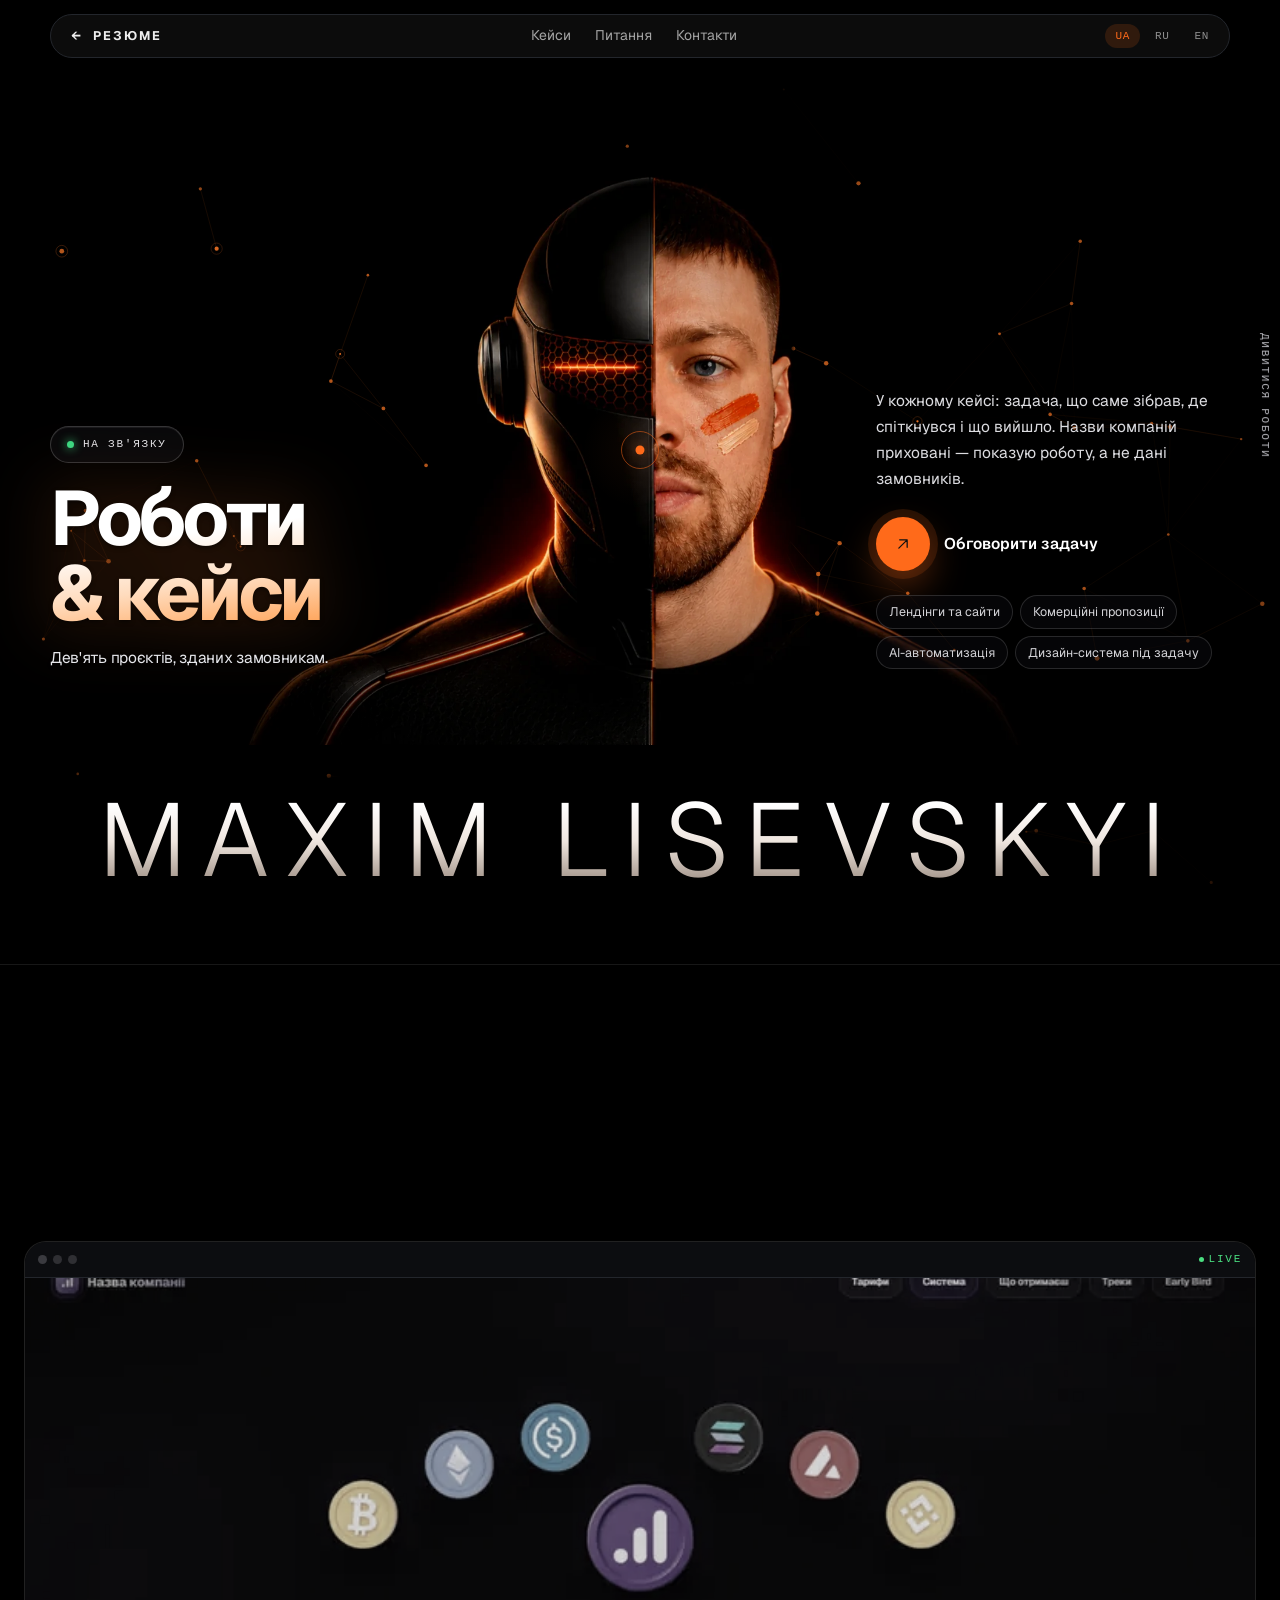
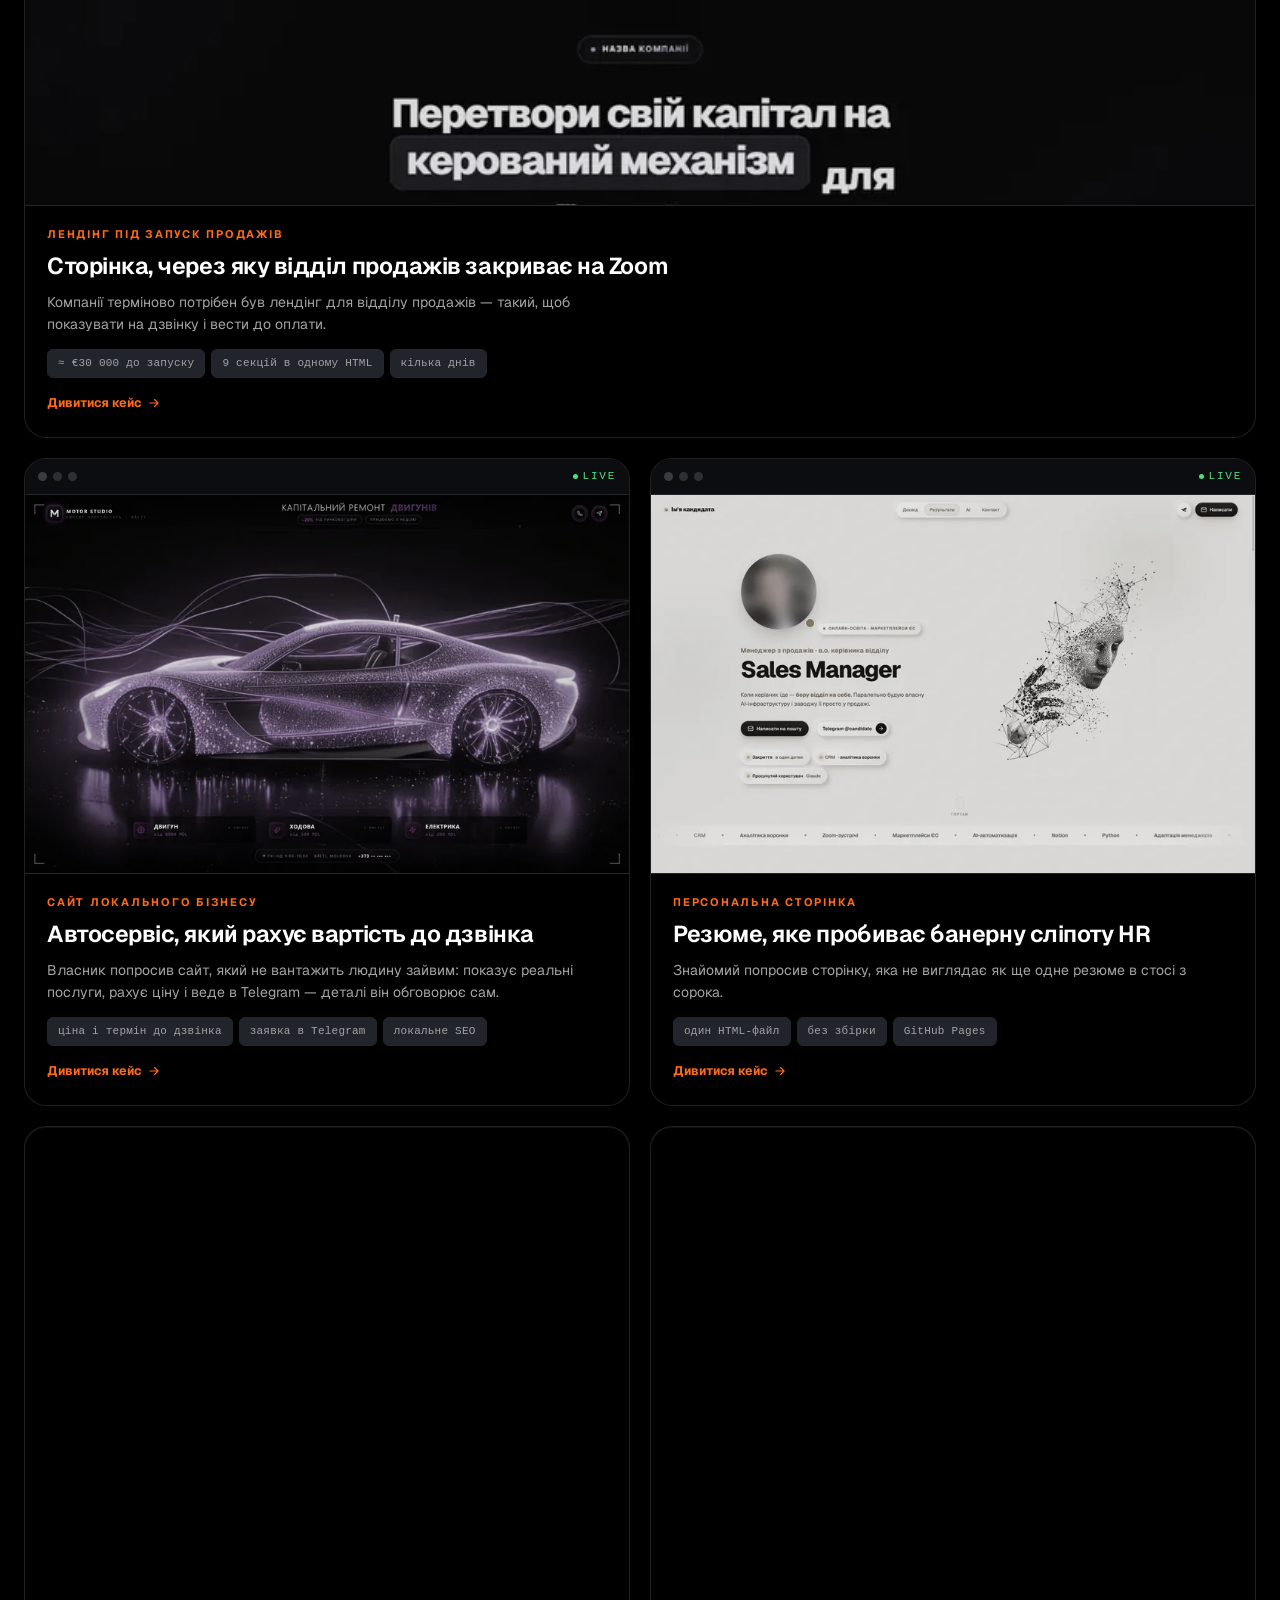
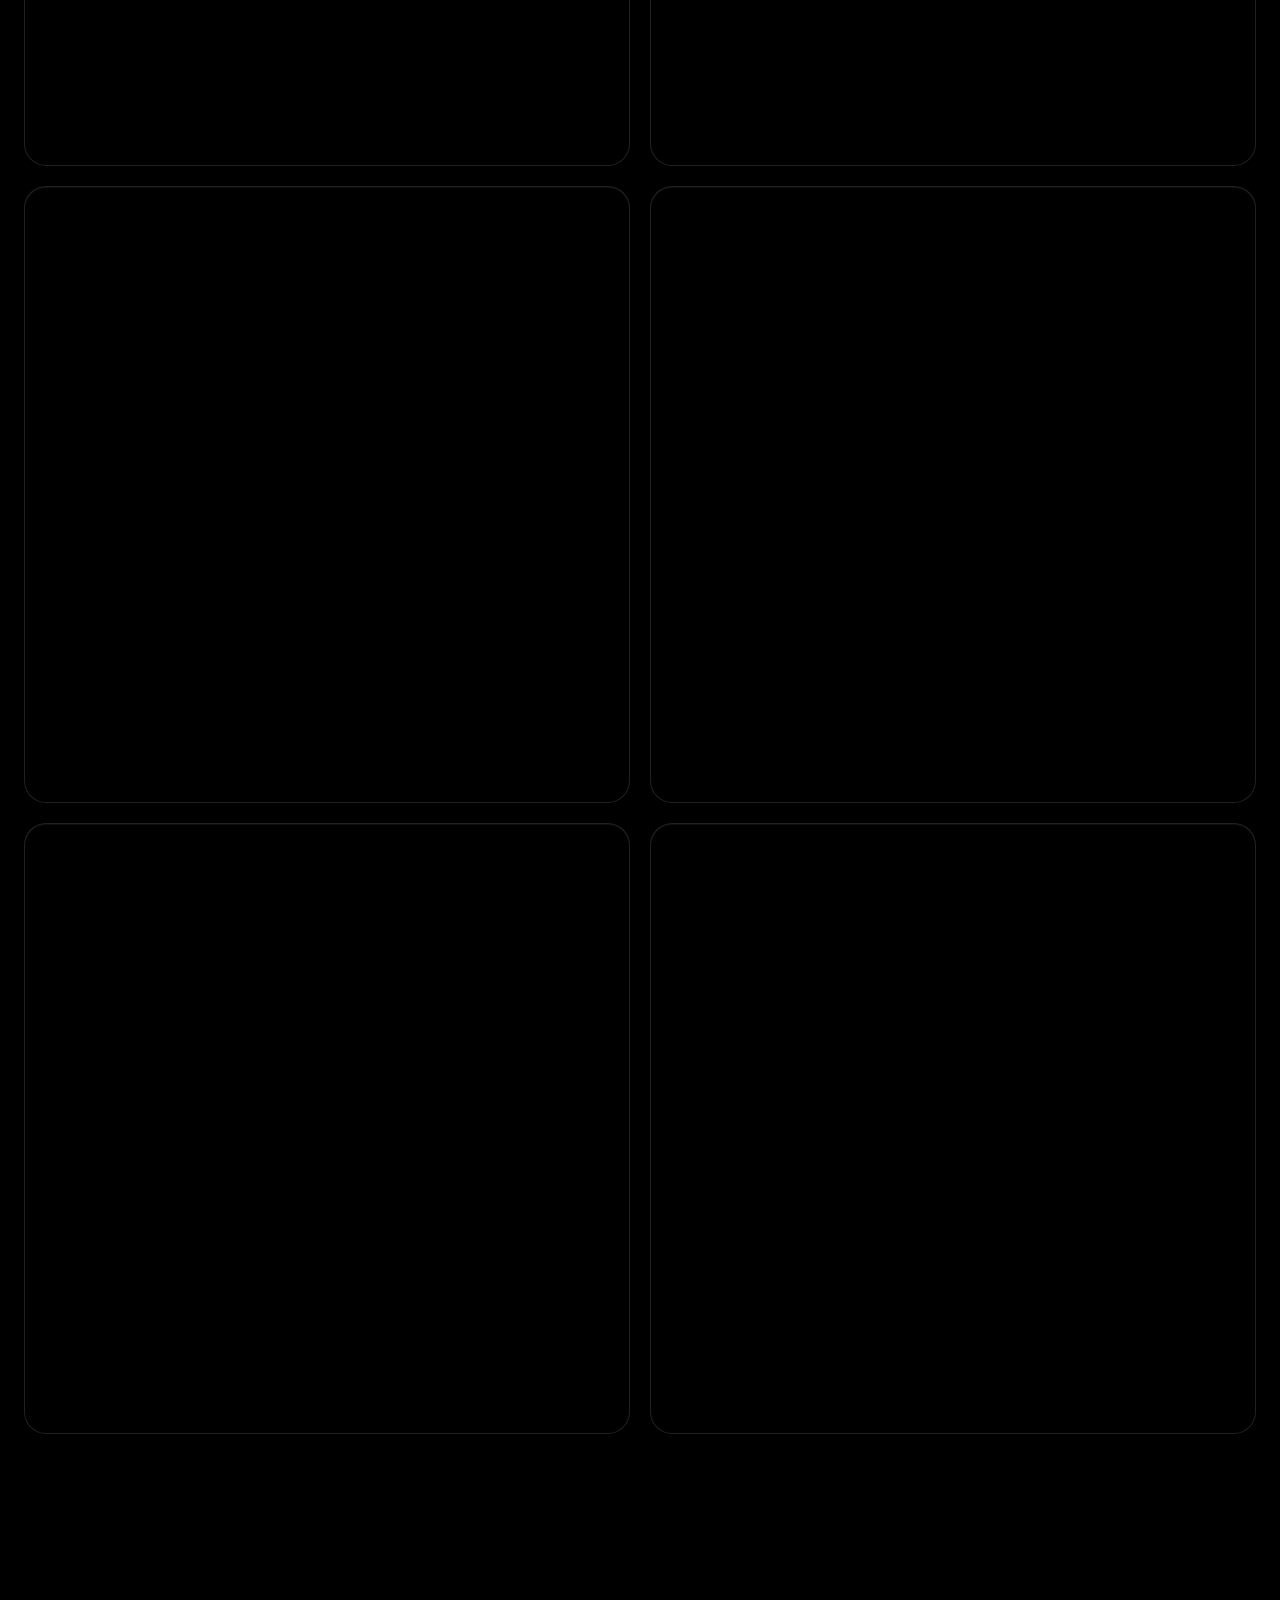
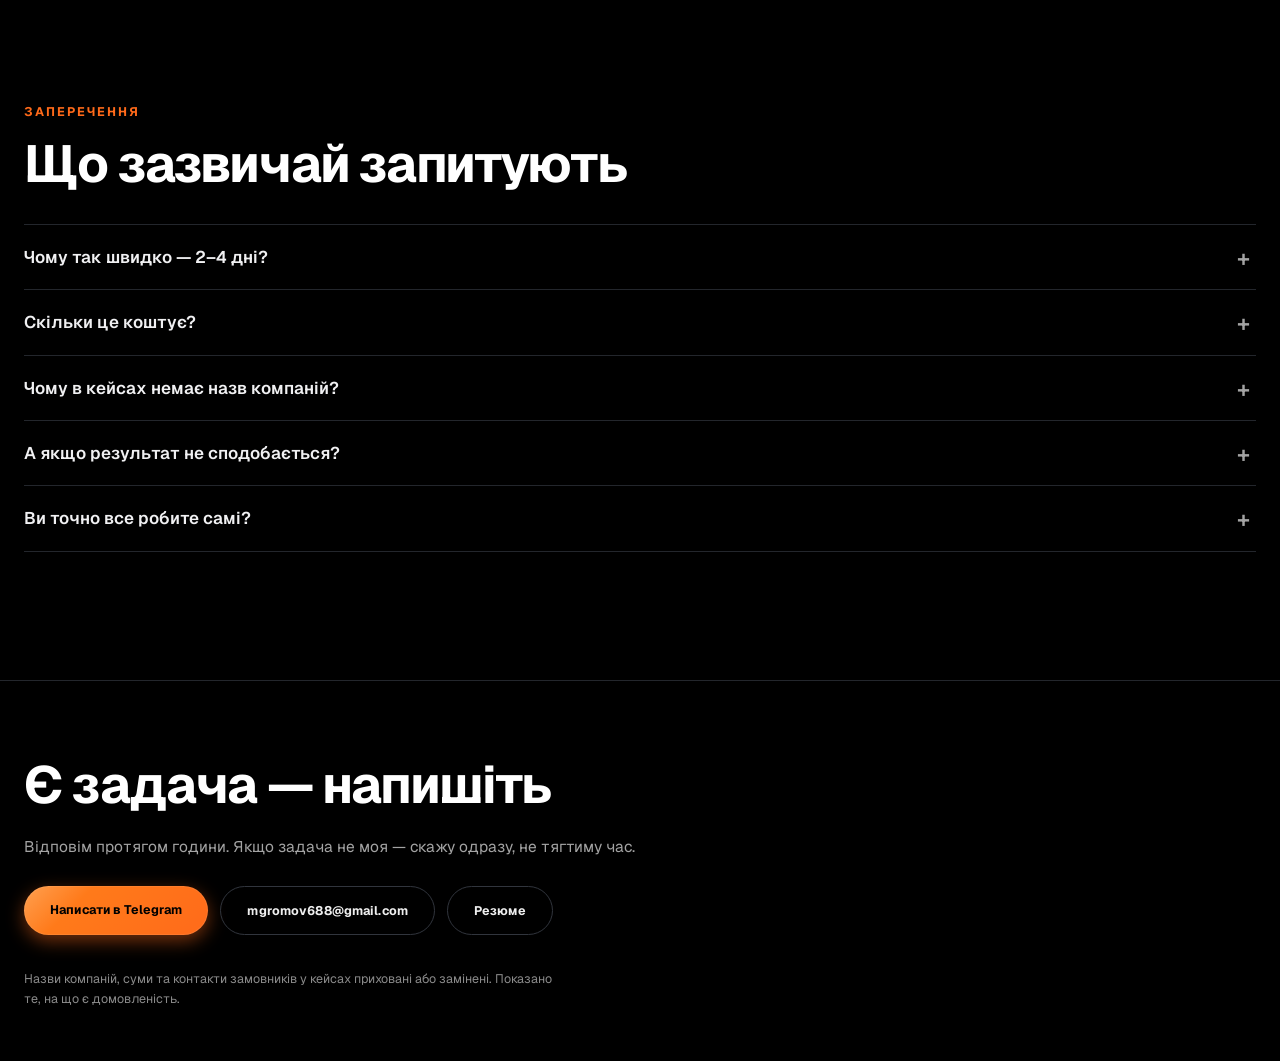
==== commit 13f415d4: "Картки поза екраном не рахуються Замір на 412px: перерахунок стилів на сторінці робіт 141 мс. Розбір" ====
--- a/roboty/index.html
+++ b/roboty/index.html
@@ -22,7 +22,7 @@
 <link rel="preconnect" href="https://fonts.googleapis.com">
 <link rel="preconnect" href="https://fonts.gstatic.com" crossorigin>
 <link rel="preload" as="style" href="https://fonts.googleapis.com/css2?family=Geist:ital,wght@0,400..700;1,400&display=swap"><link rel="stylesheet" href="https://fonts.googleapis.com/css2?family=Geist:ital,wght@0,400..700;1,400&display=swap" media="print" onload="this.media='all'"><noscript><link rel="stylesheet" href="https://fonts.googleapis.com/css2?family=Geist:ital,wght@0,400..700;1,400&display=swap"></noscript>
-<link rel="stylesheet" href="../assets/site.css?v=e1d43b48">
+<link rel="stylesheet" href="../assets/site.css?v=1d3c83eb">
 
 <link rel="stylesheet" href="../assets/bgfx.css?v=6db469b5">
 <link rel="stylesheet" href="../assets/craft.css?v=7fde4584">
--- a/assets/site.css
+++ b/assets/site.css
@@ -851,3 +851,14 @@
 .card:active{border-color:rgba(255,106,26,.45)}
 .r-tab:active,.chip:active{background:var(--s3)}
 }
+
+/* ── карточки вне экрана не считаем ───────────────────────
+   Замер на 412px: пересчёт стилей 141 → 100 мс. Резерв высоты — по
+   фактическим замерам (513..611 на телефоне, 623..814 на десктопе),
+   иначе прокрутка будет прыгать. */
+.grid>.card{content-visibility:auto;contain-intrinsic-size:0 650px}
+.grid>.card:first-child{contain-intrinsic-size:0 814px}
+@media(max-width:860px){
+.grid>.card{contain-intrinsic-size:0 545px}
+.grid>.card:first-child{contain-intrinsic-size:0 590px}
+}
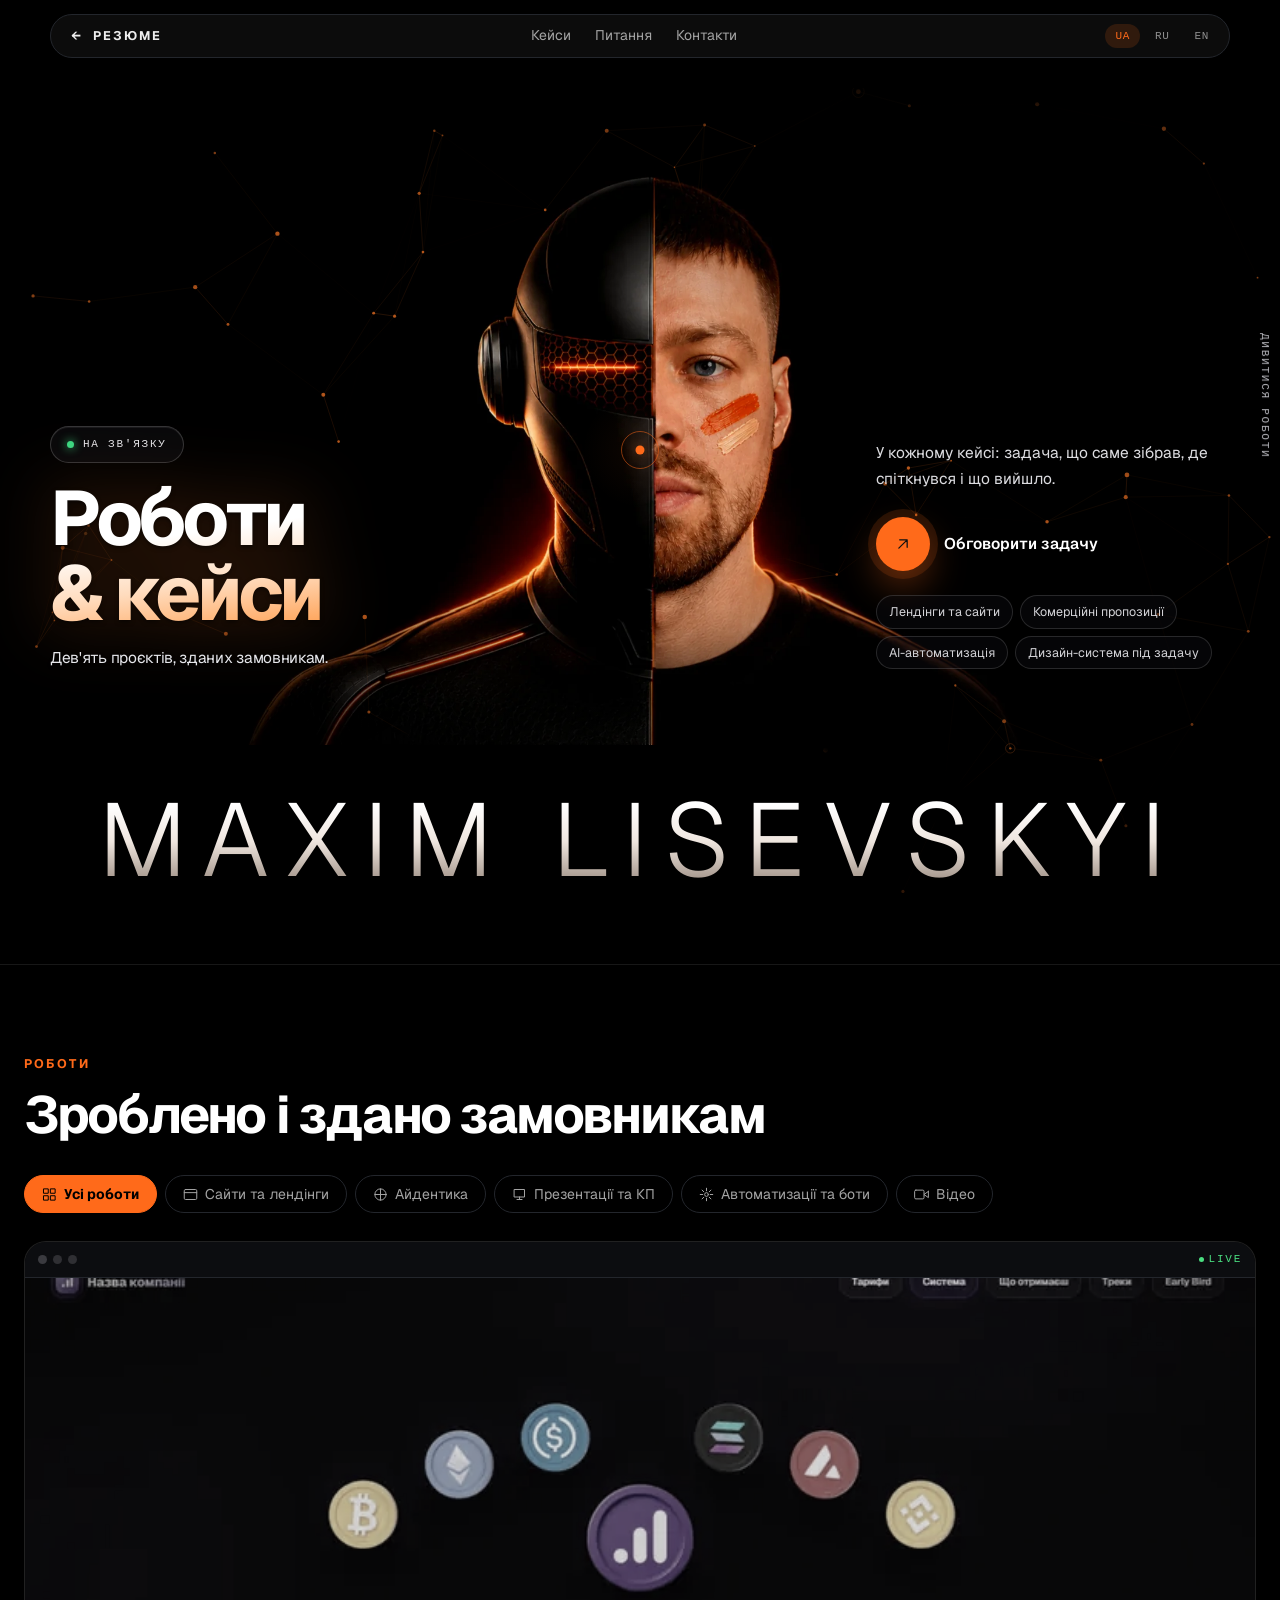
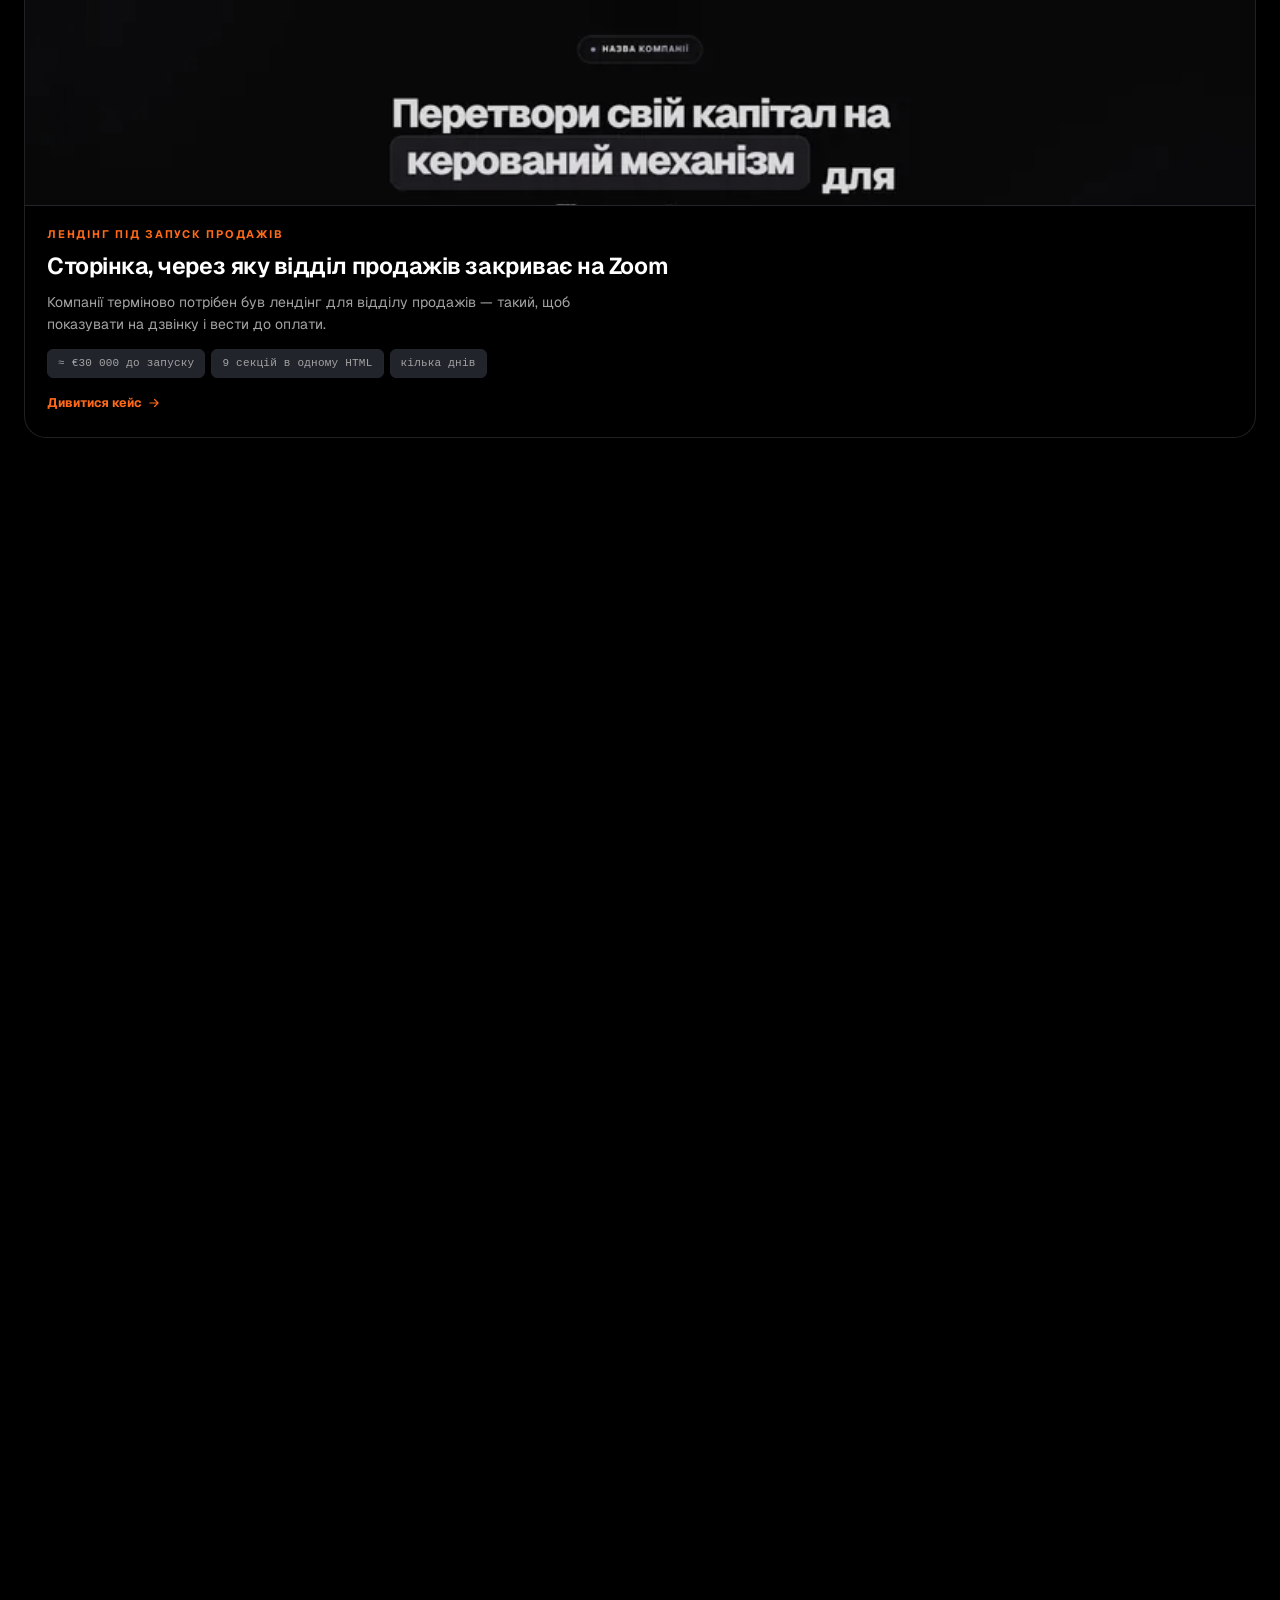
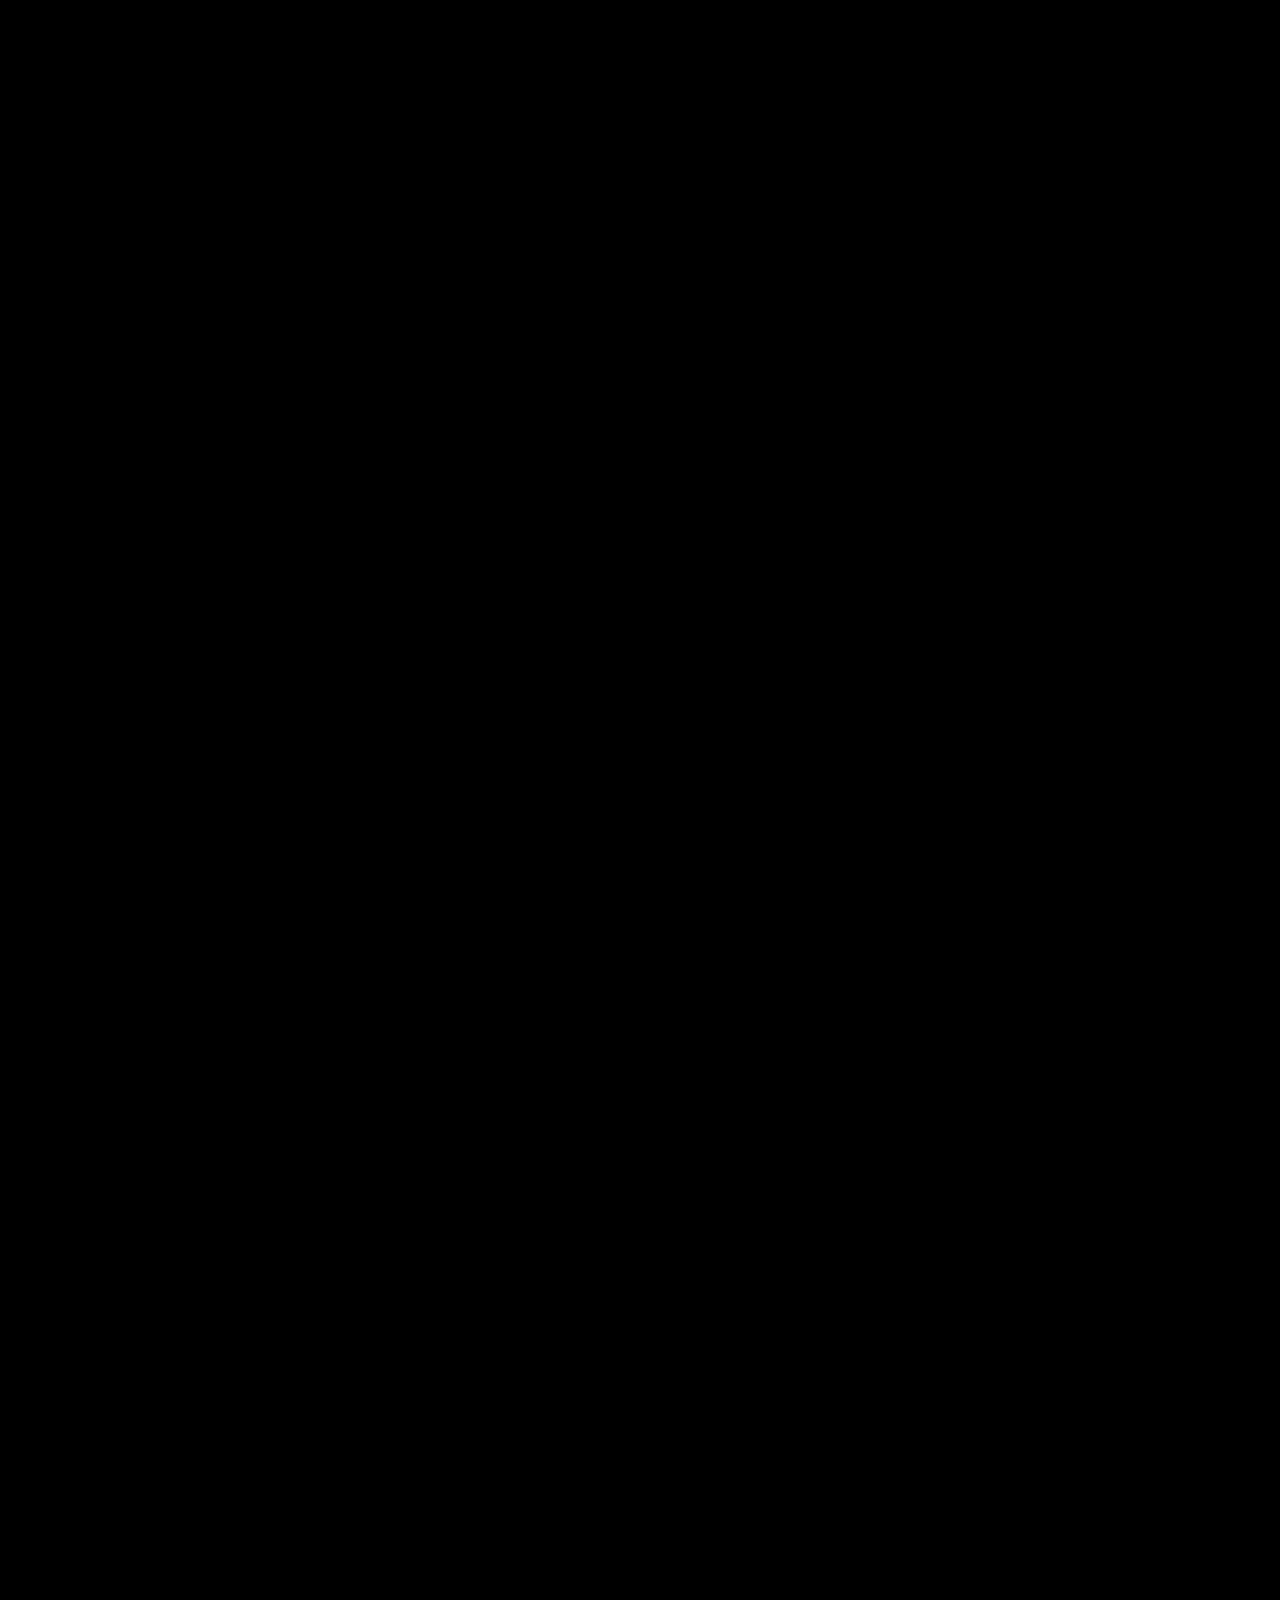
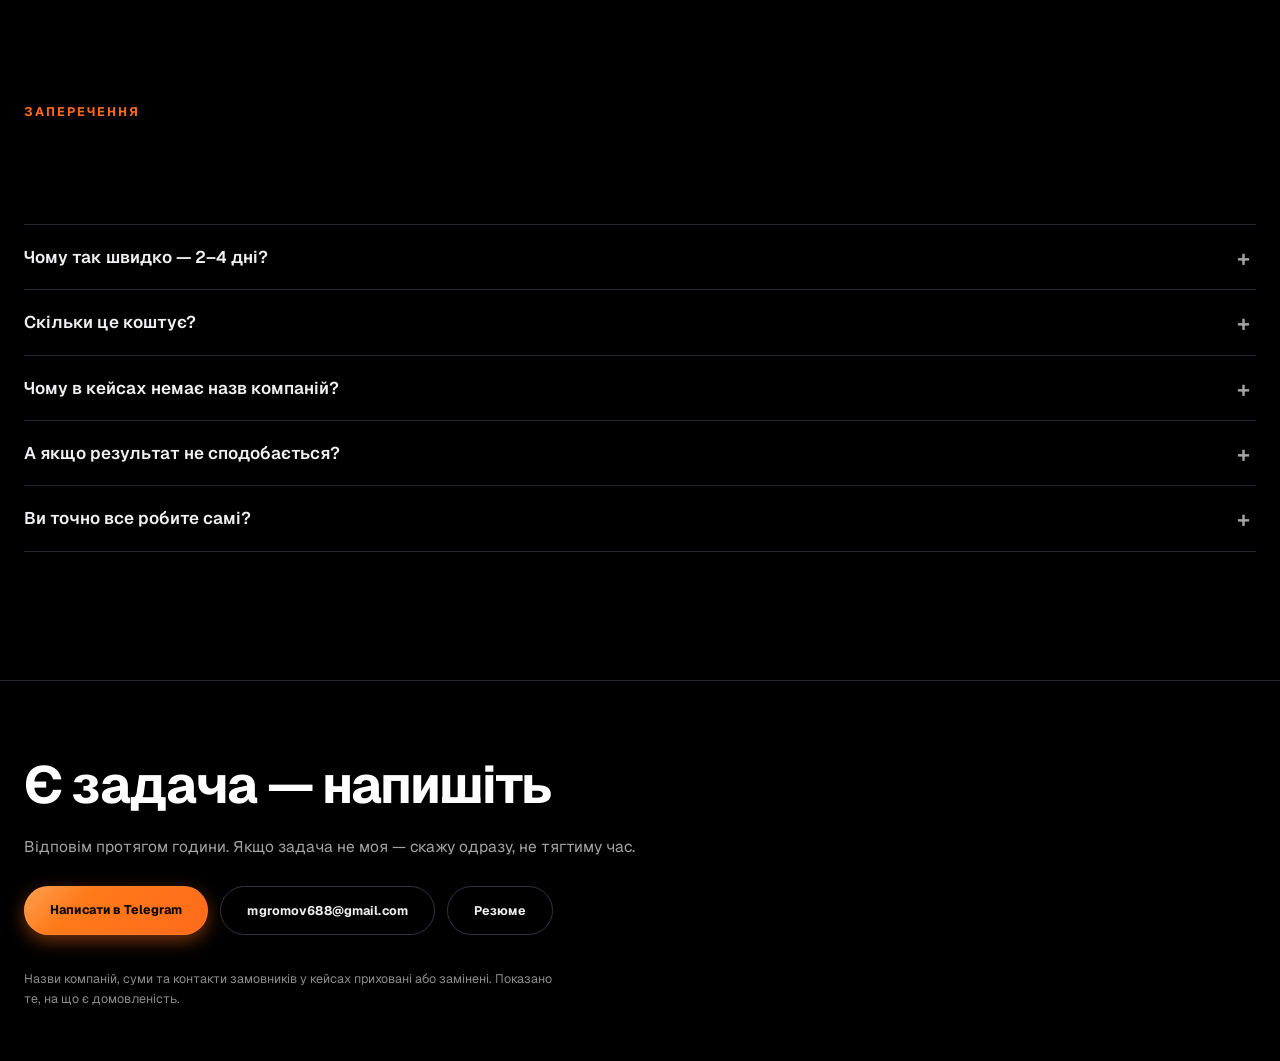
==== commit ef619b54: "Правки Каті, чесна мова і живий текст замість машинного Правки Каті (п'ять) і два уточнення від Макс" ====
--- a/roboty/index.html
+++ b/roboty/index.html
@@ -54,7 +54,7 @@
 <p class="tagline" data-rv>Дев'ять проєктів, зданих замовникам.</p>
 </div>
 <div class="cov-r">
-<p class="sub" data-rv>У кожному кейсі: задача, що саме зібрав, де спіткнувся і що вийшло. Назви компаній приховані — показую роботу, а не дані замовників.</p>
+<p class="sub" data-rv>У кожному кейсі: задача, що саме зібрав, де спіткнувся і що вийшло.</p>
 <a class="cta-round" href="https://t.me/Maximpact888" target="_blank" rel="noopener" data-rv>
 <span class="disc"><svg viewBox="0 0 24 24" fill="none" stroke="currentColor" stroke-width="1.5"
 stroke-linecap="round" stroke-linejoin="round"><path d="M7 17 17 7M8 7h9v9"/></svg></span>
@@ -70,7 +70,7 @@
 <div class="eyebrow" data-rv>Роботи</div>
 <h2 data-rv>Зроблено і здано замовникам</h2>
 <div class="filters" data-rv><button class="chip on" data-f="all"><svg stroke-width="1.5" viewBox="0 0 24 24" fill="none" stroke="currentColor" stroke-linecap="round" stroke-linejoin="round"><rect x="3" y="3" width="7" height="7"/><rect x="14" y="3" width="7" height="7"/><rect x="14" y="14" width="7" height="7"/><rect x="3" y="14" width="7" height="7"/></svg>Усі роботи</button><button class="chip" data-f="web"><svg stroke-width="1.5" viewBox="0 0 24 24" fill="none" stroke="currentColor" stroke-linecap="round" stroke-linejoin="round"><rect x="2" y="4" width="20" height="16" rx="2"/><path d="M2 9h20"/></svg>Сайти та лендінги</button><button class="chip" data-f="brand"><svg stroke-width="1.5" viewBox="0 0 24 24" fill="none" stroke="currentColor" stroke-linecap="round" stroke-linejoin="round"><circle cx="12" cy="12" r="9"/><path d="M12 3v18M3 12h18"/></svg>Айдентика</button><button class="chip" data-f="deck"><svg stroke-width="1.5" viewBox="0 0 24 24" fill="none" stroke="currentColor" stroke-linecap="round" stroke-linejoin="round"><path d="M4 4h16v12H4z"/><path d="M12 16v4M8 20h8"/></svg>Презентації та КП</button><button class="chip" data-f="auto"><svg stroke-width="1.5" viewBox="0 0 24 24" fill="none" stroke="currentColor" stroke-linecap="round" stroke-linejoin="round"><path d="M12 2v4M12 18v4M2 12h4M18 12h4M4.9 4.9l2.8 2.8M16.3 16.3l2.8 2.8M19.1 4.9l-2.8 2.8M7.7 16.3l-2.8 2.8"/><circle cx="12" cy="12" r="3"/></svg>Автоматизації та боти</button><button class="chip" data-f="video"><svg stroke-width="1.5" viewBox="0 0 24 24" fill="none" stroke="currentColor" stroke-linecap="round" stroke-linejoin="round"><path d="m23 7-7 5 7 5V7z"/><rect x="1" y="5" width="15" height="14" rx="2"/></svg>Відео</button></div>
-<div class="grid"><article class="card" data-tag="web" data-rv onclick="openCase('product-landing-ua')" tabindex="0" onkeypress="if(event.key==='Enter')openCase('product-landing-ua')"><div class="frame"><div class="bar"><span class="dot"></span><span class="dot"></span><span class="dot"></span><span class="live"><i></i>LIVE</span></div><div class="thumb"><img src="../assets/cases/product-landing-ua/cover.webp" srcset="../assets/cases/product-landing-ua/cover-sm.webp 800w, ../assets/cases/product-landing-ua/cover.webp 1600w" sizes="(max-width:860px) 100vw, 620px" alt="Сторінка, через яку відділ продажів закриває на Zoom" loading="eager" fetchpriority="high" decoding="async"></div></div><div class="cbody"><div class="ctype">Лендінг під запуск продажів</div><h3 class="ctitle">Сторінка, через яку відділ продажів закриває на Zoom</h3><p class="clead">Компанії терміново потрібен був лендінг для відділу продажів — такий, щоб показувати на дзвінку і вести до оплати.</p><div class="cfacts"><span>≈ €30 000 до запуску</span><span>9 секцій в одному HTML</span><span>кілька днів</span></div><div class="more">Дивитися кейс<svg stroke-width="1.5" viewBox="0 0 24 24" fill="none" stroke="currentColor" stroke-linecap="round" stroke-linejoin="round"><path d="M5 12h14M13 6l6 6-6 6"/></svg></div></div></article><article class="card" data-tag="web" data-rv onclick="openCase('autoservice-ua')" tabindex="0" onkeypress="if(event.key==='Enter')openCase('autoservice-ua')"><div class="frame"><div class="bar"><span class="dot"></span><span class="dot"></span><span class="dot"></span><span class="live"><i></i>LIVE</span></div><div class="thumb"><img src="../assets/cases/autoservice-ua/cover.webp" srcset="../assets/cases/autoservice-ua/cover-sm.webp 800w, ../assets/cases/autoservice-ua/cover.webp 1600w" sizes="(max-width:860px) 100vw, 620px" alt="Автосервіс, який рахує вартість до дзвінка" loading="eager" fetchpriority="high" decoding="async"></div></div><div class="cbody"><div class="ctype">Сайт локального бізнесу</div><h3 class="ctitle">Автосервіс, який рахує вартість до дзвінка</h3><p class="clead">Власник попросив сайт, який не вантажить людину зайвим: показує реальні послуги, рахує ціну і веде в Telegram — деталі він обговорює сам.</p><div class="cfacts"><span>ціна і термін до дзвінка</span><span>заявка в Telegram</span><span>локальне SEO</span></div><div class="more">Дивитися кейс<svg stroke-width="1.5" viewBox="0 0 24 24" fill="none" stroke="currentColor" stroke-linecap="round" stroke-linejoin="round"><path d="M5 12h14M13 6l6 6-6 6"/></svg></div></div></article><article class="card" data-tag="web" data-rv onclick="openCase('resume-site-ua')" tabindex="0" onkeypress="if(event.key==='Enter')openCase('resume-site-ua')"><div class="frame"><div class="bar"><span class="dot"></span><span class="dot"></span><span class="dot"></span><span class="live"><i></i>LIVE</span></div><div class="thumb"><img src="../assets/cases/resume-site-ua/cover.webp" srcset="../assets/cases/resume-site-ua/cover-sm.webp 800w, ../assets/cases/resume-site-ua/cover.webp 1600w" sizes="(max-width:860px) 100vw, 620px" alt="Резюме, яке пробиває банерну сліпоту HR" loading="lazy" decoding="async"></div></div><div class="cbody"><div class="ctype">Персональна сторінка</div><h3 class="ctitle">Резюме, яке пробиває банерну сліпоту HR</h3><p class="clead">Знайомий попросив сторінку, яка не виглядає як ще одне резюме в стосі з сорока.</p><div class="cfacts"><span>один HTML-файл</span><span>без збірки</span><span>GitHub Pages</span></div><div class="more">Дивитися кейс<svg stroke-width="1.5" viewBox="0 0 24 24" fill="none" stroke="currentColor" stroke-linecap="round" stroke-linejoin="round"><path d="M5 12h14M13 6l6 6-6 6"/></svg></div></div></article><article class="card" data-tag="brand" data-rv onclick="openCase('travel-identity')" tabindex="0" onkeypress="if(event.key==='Enter')openCase('travel-identity')"><div class="thumb"><img src="../assets/cases/travel-identity/cover.webp" srcset="../assets/cases/travel-identity/cover-sm.webp 800w, ../assets/cases/travel-identity/cover.webp 1600w" sizes="(max-width:860px) 100vw, 620px" alt="Айдентика тревел-бренду: знак, який летить" loading="lazy" decoding="async"></div><div class="cbody"><div class="ctype">Логотип і бренд-пакет</div><h3 class="ctitle">Айдентика тревел-бренду: знак, який летить</h3><p class="clead">Ведуча тревел-програми та фотографка. Потрібна була айдентика, що поєднає два напрями в один упізнаваний знак.</p><div class="cfacts"><span>бренд-пакет без дизайнера</span><span>від 1024 до 32 px</span></div><div class="more">Дивитися кейс<svg stroke-width="1.5" viewBox="0 0 24 24" fill="none" stroke="currentColor" stroke-linecap="round" stroke-linejoin="round"><path d="M5 12h14M13 6l6 6-6 6"/></svg></div></div></article><article class="card" data-tag="deck" data-rv onclick="openCase('kp-cryo-ua')" tabindex="0" onkeypress="if(event.key==='Enter')openCase('kp-cryo-ua')"><div class="thumb"><img src="../assets/cases/kp-cryo-ua/cover.webp" srcset="../assets/cases/kp-cryo-ua/cover-sm.webp 800w, ../assets/cases/kp-cryo-ua/cover.webp 1600w" sizes="(max-width:860px) 100vw, 620px" alt="КП для партнерської програми виробника обладнання" loading="lazy" decoding="async"></div><div class="cbody"><div class="ctype">Партнерська презентація</div><h3 class="ctitle">КП для партнерської програми виробника обладнання</h3><p class="clead">Задача — пояснити партнеру, скільки він заробить на одній угоді та чому це нескладно продавати.</p><div class="cfacts"><span>таблиця винагороди</span><span>ринок у цифрах</span><span>готово до відправки</span></div><div class="more">Дивитися кейс<svg stroke-width="1.5" viewBox="0 0 24 24" fill="none" stroke="currentColor" stroke-linecap="round" stroke-linejoin="round"><path d="M5 12h14M13 6l6 6-6 6"/></svg></div></div></article><article class="card" data-tag="video" data-rv onclick="openCase('ai-reel')" tabindex="0" onkeypress="if(event.key==='Enter')openCase('ai-reel')"><div class="thumb"><img src="../assets/cases/ai-reel/cover.webp" srcset="../assets/cases/ai-reel/cover-sm.webp 800w, ../assets/cases/ai-reel/cover.webp 1600w" sizes="(max-width:860px) 100vw, 620px" alt="П'ятнадцять секунд чорно-білого кіно з одним червоним акцентом" loading="lazy" decoding="async"></div><div class="cbody"><div class="ctype">AI-відео</div><h3 class="ctitle">П'ятнадцять секунд чорно-білого кіно з одним червоним акцентом</h3><p class="clead">Рекламний ролик для клініки естетичної медицини: від ідеї до готового майстра.</p><div class="cfacts"><span>готовий майстер для реклами</span><span>впізнавана героїня</span></div><div class="more">Дивитися кейс<svg stroke-width="1.5" viewBox="0 0 24 24" fill="none" stroke="currentColor" stroke-linecap="round" stroke-linejoin="round"><path d="M5 12h14M13 6l6 6-6 6"/></svg></div></div></article><article class="card" data-tag="auto" data-rv onclick="openCase('sales-ai')" tabindex="0" onkeypress="if(event.key==='Enter')openCase('sales-ai')"><div class="thumb"><div class="scheme"><svg viewBox="0 0 800 500" xmlns="http://www.w3.org/2000/svg" role="img" preserveAspectRatio="xMidYMid meet"><title>AI-система для відділу</title><defs><linearGradient id="ln-converge-ua-1" x1="0" y1="0" x2="1" y2="0"><stop offset="0" stop-color="#FF6A1A" stop-opacity=".05"/><stop offset=".5" stop-color="#FF6A1A" stop-opacity=".55"/><stop offset="1" stop-color="#FF6A1A" stop-opacity=".9"/></linearGradient><linearGradient id="glass-converge-ua-1" x1="0" y1="0" x2="0" y2="1"><stop offset="0" stop-color="#ffffff" stop-opacity=".07"/><stop offset="1" stop-color="#ffffff" stop-opacity=".02"/></linearGradient><linearGradient id="edge-converge-ua-1" x1="0" y1="0" x2="1" y2="1"><stop offset="0" stop-color="#ffffff" stop-opacity=".22"/><stop offset=".5" stop-color="#ffffff" stop-opacity=".06"/><stop offset="1" stop-color="#FF6A1A" stop-opacity=".3"/></linearGradient><radialGradient id="core-converge-ua-1"><stop offset="0" stop-color="#FF6A1A" stop-opacity=".62"/><stop offset=".55" stop-color="#FF6A1A" stop-opacity=".16"/><stop offset="1" stop-color="#FF6A1A" stop-opacity="0"/></radialGradient><radialGradient id="spark-converge-ua-1"><stop offset="0" stop-color="#fff" stop-opacity=".95"/><stop offset="1" stop-color="#FF6A1A" stop-opacity="0"/></radialGradient><filter id="soft-converge-ua-1" x="-40%" y="-40%" width="180%" height="180%"><feGaussianBlur stdDeviation="7"/></filter></defs><style>.sch-lbl{font:600 13px "Geist","Inter",system-ui,sans-serif;fill:#f2f2f4}.sch-sub{font:400 10.5px ui-monospace,Menlo,monospace;fill:#8f8f96}.sch-tag{font:700 9.5px ui-monospace,Menlo,monospace;fill:#FF6A1A;letter-spacing:.16em}.sch-num{font:600 10px ui-monospace,Menlo,monospace;fill:#5c5c64;letter-spacing:.1em}.sch-hair{stroke:rgba(255,255,255,.07);fill:none;stroke-width:1}.sch-arc{fill:none;stroke:rgba(255,106,26,.18);stroke-width:1}.sch-line{stroke:rgba(255,106,26,.34);fill:none;stroke-width:1.2;stroke-linecap:round}.sch-flow{stroke:#FF6A1A;fill:none;stroke-width:1.6;stroke-linecap:round;opacity:.9;stroke-dasharray:4 14;animation:schmarch 2.2s linear infinite}@keyframes schmarch{to{stroke-dashoffset:-24}}.sch-breathe{animation:schbr 4.5s ease-in-out infinite}@keyframes schbr{0%,100%{opacity:.5}50%{opacity:.95}}.sch-spin{transform-origin:center;animation:schsp 44s linear infinite}@keyframes schsp{to{transform:rotate(360deg)}}.sch-spin-r{transform-origin:center;animation:schsp 62s linear infinite reverse}.sch-dot{animation:schdot 5s ease-in-out infinite}@keyframes schdot{0%,100%{opacity:.25}50%{opacity:1}}@media(prefers-reduced-motion:reduce){.sch-flow,.sch-breathe,.sch-spin,.sch-spin-r,.sch-dot{animation:none}}</style><g opacity="0.05"><line x1="0" y1="0" x2="0" y2="500" class="sch-hair"/><line x1="50" y1="0" x2="50" y2="500" class="sch-hair"/><line x1="100" y1="0" x2="100" y2="500" class="sch-hair"/><line x1="150" y1="0" x2="150" y2="500" class="sch-hair"/><line x1="200" y1="0" x2="200" y2="500" class="sch-hair"/><line x1="250" y1="0" x2="250" y2="500" class="sch-hair"/><line x1="300" y1="0" x2="300" y2="500" class="sch-hair"/><line x1="350" y1="0" x2="350" y2="500" class="sch-hair"/><line x1="400" y1="0" x2="400" y2="500" class="sch-hair"/><line x1="450" y1="0" x2="450" y2="500" class="sch-hair"/><line x1="500" y1="0" x2="500" y2="500" class="sch-hair"/><line x1="550" y1="0" x2="550" y2="500" class="sch-hair"/><line x1="600" y1="0" x2="600" y2="500" class="sch-hair"/><line x1="650" y1="0" x2="650" y2="500" class="sch-hair"/><line x1="700" y1="0" x2="700" y2="500" class="sch-hair"/><line x1="750" y1="0" x2="750" y2="500" class="sch-hair"/><line x1="800" y1="0" x2="800" y2="500" class="sch-hair"/><line x1="0" y1="0" x2="800" y2="0" class="sch-hair"/><line x1="0" y1="50" x2="800" y2="50" class="sch-hair"/><line x1="0" y1="100" x2="800" y2="100" class="sch-hair"/><line x1="0" y1="150" x2="800" y2="150" class="sch-hair"/><line x1="0" y1="200" x2="800" y2="200" class="sch-hair"/><line x1="0" y1="250" x2="800" y2="250" class="sch-hair"/><line x1="0" y1="300" x2="800" y2="300" class="sch-hair"/><line x1="0" y1="350" x2="800" y2="350" class="sch-hair"/><line x1="0" y1="400" x2="800" y2="400" class="sch-hair"/><line x1="0" y1="450" x2="800" y2="450" class="sch-hair"/><line x1="0" y1="500" x2="800" y2="500" class="sch-hair"/></g><g><rect x="14" y="18" width="182" height="58" rx="12" fill="url(#glass-converge-ua-1)" stroke="url(#edge-converge-ua-1)"/><rect x="14" y="18" width="182" height="1" fill="rgba(255,255,255,.14)"/><text class="sch-lbl" textLength="123" lengthAdjust="spacingAndGlyphs" x="28" y="41">Дзвінок або нарада</text><text class="sch-sub" x="28" y="55">вихідний матеріал</text><text class="sch-num" x="183" y="37" text-anchor="end">01</text></g><path class="sch-line" d="M105,92 C105,180 400,176 400,220"/><path class="sch-flow" d="M105,92 C105,180 400,176 400,220" style="animation-delay:0.00s"/><g><rect x="604" y="18" width="182" height="58" rx="12" fill="url(#glass-converge-ua-1)" stroke="url(#edge-converge-ua-1)"/><rect x="604" y="18" width="182" height="1" fill="rgba(255,255,255,.14)"/><text class="sch-lbl" textLength="123" lengthAdjust="spacingAndGlyphs" x="618" y="41">Локальна розшифровка</text><text class="sch-sub" textLength="154" lengthAdjust="spacingAndGlyphs" x="618" y="55">дані не виходять назовні</text><text class="sch-num" x="773" y="37" text-anchor="end">02</text></g><path class="sch-line" d="M695,92 C695,180 400,176 400,220"/><path class="sch-flow" d="M695,92 C695,180 400,176 400,220" style="animation-delay:0.30s"/><path class="sch-hair" d="M260,208 L400,238 L540,208" stroke="rgba(255,106,26,.22)"/><circle cx="400" cy="272" r="88" fill="url(#core-converge-ua-1)" class="sch-breathe"/><circle cx="400" cy="272" r="42" fill="rgba(6,6,8,.92)" stroke="rgba(255,106,26,.55)"/><circle cx="400" cy="272" r="36" fill="none" stroke="rgba(255,106,26,.18)"/><text class="sch-tag" style="font-size:9.5px" x="400" y="276" text-anchor="middle">БАЗА ЗНАНЬ</text><path class="sch-line" d="M400,314 L400,358"/><path class="sch-flow" d="M400,314 L400,358" style="animation-delay:1.20s"/><g><rect x="268" y="366" width="264" height="58" rx="12" fill="rgba(255,106,26,.07)" stroke="rgba(255,106,26,.5)"/><rect x="268" y="366" width="264" height="1" fill="rgba(255,255,255,.14)"/><text class="sch-lbl" x="282" y="389">Відповідь у робочому чаті</text><text class="sch-sub" x="282" y="403">словами експерта</text></g></svg></div><div class="scheme-list"><div class="flow"><div class="flow-head"><i></i>ai-система_для_відділу.flow</div><div class="flow-body"><div class="fn"><span class="idx">01</span><span class="ico"><svg stroke-width="1.5" viewBox="0 0 24 24" fill="none" stroke="currentColor" stroke-linecap="round" stroke-linejoin="round"><rect x="9" y="2" width="6" height="11" rx="3"/><path d="M19 10a7 7 0 0 1-14 0M12 17v5"/></svg></span><span class="tx"><b>Дзвінок або нарада</b><span>вихідний матеріал</span></span></div><div class="fl"></div><div class="fn"><span class="idx">02</span><span class="ico"><svg stroke-width="1.5" viewBox="0 0 24 24" fill="none" stroke="currentColor" stroke-linecap="round" stroke-linejoin="round"><path d="m16 18 6-6-6-6M8 6l-6 6 6 6"/></svg></span><span class="tx"><b>Локальна розшифровка</b><span>дані не виходять назовні</span></span></div><div class="fl"></div><div class="fn"><span class="idx">03</span><span class="ico"><svg stroke-width="1.5" viewBox="0 0 24 24" fill="none" stroke="currentColor" stroke-linecap="round" stroke-linejoin="round"><ellipse cx="12" cy="5" rx="8" ry="3"/><path d="M4 5v14c0 1.7 3.6 3 8 3s8-1.3 8-3V5"/><path d="M4 12c0 1.7 3.6 3 8 3s8-1.3 8-3"/></svg></span><span class="tx"><b>База знань</b><span>роки практики в одному місці</span></span></div><div class="fl"></div><div class="fn last"><span class="idx">04</span><span class="ico"><svg stroke-width="1.5" viewBox="0 0 24 24" fill="none" stroke="currentColor" stroke-linecap="round" stroke-linejoin="round"><path d="M21 15a2 2 0 0 1-2 2H7l-4 4V5a2 2 0 0 1 2-2h14a2 2 0 0 1 2 2z"/></svg></span><span class="tx"><b>Відповідь у робочому чаті</b><span>словами експерта</span></span></div></div></div></div></div><div class="cbody"><div class="ctype">AI-система для відділу</div><h3 class="ctitle">Другий мозок відділу продажів</h3><p class="clead">Експерт тримав роки практики в голові, а менеджери щоразу йшли питати. Половина робочого часу йшла на пошук відповіді, яка вже звучала раніше.</p><div class="cfacts"><span>локальна розшифровка</span><span>дані не виходять назовні</span></div><div class="more">Дивитися кейс<svg stroke-width="1.5" viewBox="0 0 24 24" fill="none" stroke="currentColor" stroke-linecap="round" stroke-linejoin="round"><path d="M5 12h14M13 6l6 6-6 6"/></svg></div></div></article><article class="card" data-tag="auto" data-rv onclick="openCase('maxbot')" tabindex="0" onkeypress="if(event.key==='Enter')openCase('maxbot')"><div class="thumb"><div class="scheme"><svg viewBox="0 0 800 500" xmlns="http://www.w3.org/2000/svg" role="img" preserveAspectRatio="xMidYMid meet"><title>Telegram-бот з агентами</title><defs><linearGradient id="ln-hub-ua-3" x1="0" y1="0" x2="1" y2="0"><stop offset="0" stop-color="#FF6A1A" stop-opacity=".05"/><stop offset=".5" stop-color="#FF6A1A" stop-opacity=".55"/><stop offset="1" stop-color="#FF6A1A" stop-opacity=".9"/></linearGradient><linearGradient id="glass-hub-ua-3" x1="0" y1="0" x2="0" y2="1"><stop offset="0" stop-color="#ffffff" stop-opacity=".07"/><stop offset="1" stop-color="#ffffff" stop-opacity=".02"/></linearGradient><linearGradient id="edge-hub-ua-3" x1="0" y1="0" x2="1" y2="1"><stop offset="0" stop-color="#ffffff" stop-opacity=".22"/><stop offset=".5" stop-color="#ffffff" stop-opacity=".06"/><stop offset="1" stop-color="#FF6A1A" stop-opacity=".3"/></linearGradient><radialGradient id="core-hub-ua-3"><stop offset="0" stop-color="#FF6A1A" stop-opacity=".62"/><stop offset=".55" stop-color="#FF6A1A" stop-opacity=".16"/><stop offset="1" stop-color="#FF6A1A" stop-opacity="0"/></radialGradient><radialGradient id="spark-hub-ua-3"><stop offset="0" stop-color="#fff" stop-opacity=".95"/><stop offset="1" stop-color="#FF6A1A" stop-opacity="0"/></radialGradient><filter id="soft-hub-ua-3" x="-40%" y="-40%" width="180%" height="180%"><feGaussianBlur stdDeviation="7"/></filter></defs><style>.sch-lbl{font:600 13px "Geist","Inter",system-ui,sans-serif;fill:#f2f2f4}.sch-sub{font:400 10.5px ui-monospace,Menlo,monospace;fill:#8f8f96}.sch-tag{font:700 9.5px ui-monospace,Menlo,monospace;fill:#FF6A1A;letter-spacing:.16em}.sch-num{font:600 10px ui-monospace,Menlo,monospace;fill:#5c5c64;letter-spacing:.1em}.sch-hair{stroke:rgba(255,255,255,.07);fill:none;stroke-width:1}.sch-arc{fill:none;stroke:rgba(255,106,26,.18);stroke-width:1}.sch-line{stroke:rgba(255,106,26,.34);fill:none;stroke-width:1.2;stroke-linecap:round}.sch-flow{stroke:#FF6A1A;fill:none;stroke-width:1.6;stroke-linecap:round;opacity:.9;stroke-dasharray:4 14;animation:schmarch 2.2s linear infinite}@keyframes schmarch{to{stroke-dashoffset:-24}}.sch-breathe{animation:schbr 4.5s ease-in-out infinite}@keyframes schbr{0%,100%{opacity:.5}50%{opacity:.95}}.sch-spin{transform-origin:center;animation:schsp 44s linear infinite}@keyframes schsp{to{transform:rotate(360deg)}}.sch-spin-r{transform-origin:center;animation:schsp 62s linear infinite reverse}.sch-dot{animation:schdot 5s ease-in-out infinite}@keyframes schdot{0%,100%{opacity:.25}50%{opacity:1}}@media(prefers-reduced-motion:reduce){.sch-flow,.sch-breathe,.sch-spin,.sch-spin-r,.sch-dot{animation:none}}</style><circle cx="400" cy="250" r="176" class="sch-arc"/><g class="sch-spin-r"><circle cx="400" cy="250" r="140" fill="none" stroke="rgba(255,255,255,.08)" stroke-dasharray="1 11"/></g><path class="sch-line" d="M400,250 Q259,250 118,70"/><path class="sch-flow" d="M400,250 Q259,250 118,70" style="animation-delay:0.00s"/><circle cx="118" cy="70" r="3.2" fill="#FF6A1A" class="sch-dot" style="animation-delay:0.00s"/><path class="sch-line" d="M400,250 Q541,250 682,70"/><path class="sch-flow" d="M400,250 Q541,250 682,70" style="animation-delay:0.30s"/><circle cx="682" cy="70" r="3.2" fill="#FF6A1A" class="sch-dot" style="animation-delay:0.35s"/><path class="sch-line" d="M400,250 Q259,250 118,408"/><path class="sch-flow" d="M400,250 Q259,250 118,408" style="animation-delay:0.60s"/><circle cx="118" cy="408" r="3.2" fill="#FF6A1A" class="sch-dot" style="animation-delay:0.70s"/><path class="sch-line" d="M400,250 Q541,250 682,408"/><path class="sch-flow" d="M400,250 Q541,250 682,408" style="animation-delay:0.90s"/><circle cx="682" cy="408" r="3.2" fill="#FF6A1A" class="sch-dot" style="animation-delay:1.05s"/><g><rect x="14" y="12" width="208" height="58" rx="12" fill="url(#glass-hub-ua-3)" stroke="url(#edge-hub-ua-3)"/><rect x="14" y="12" width="208" height="1" fill="rgba(255,255,255,.14)"/><text class="sch-lbl" x="28" y="35">Робочі чати</text><text class="sch-sub" x="28" y="49">агент читає, але не пише</text></g><g><rect x="578" y="12" width="208" height="58" rx="12" fill="url(#glass-hub-ua-3)" stroke="url(#edge-hub-ua-3)"/><rect x="578" y="12" width="208" height="1" fill="rgba(255,255,255,.14)"/><text class="sch-lbl" x="592" y="35">Розбір за зонами</text><text class="sch-sub" textLength="180" lengthAdjust="spacingAndGlyphs" x="592" y="49">продажі · інструменти · фінанси</text></g><g><rect x="14" y="408" width="208" height="58" rx="12" fill="url(#glass-hub-ua-3)" stroke="url(#edge-hub-ua-3)"/><rect x="14" y="408" width="208" height="1" fill="rgba(255,255,255,.14)"/><text class="sch-lbl" x="28" y="431">База знань</text><text class="sch-sub" textLength="180" lengthAdjust="spacingAndGlyphs" x="28" y="445">усе складається в одну пам'ять</text></g><g><rect x="578" y="408" width="208" height="58" rx="12" fill="rgba(255,106,26,.07)" stroke="rgba(255,106,26,.5)"/><rect x="578" y="408" width="208" height="1" fill="rgba(255,255,255,.14)"/><text class="sch-lbl" x="592" y="431">Звіт за розкладом</text><text class="sch-sub" x="592" y="445">зведення замість стрічки</text></g><circle cx="400" cy="250" r="92" fill="url(#core-hub-ua-3)" class="sch-breathe"/><circle cx="400" cy="250" r="44" fill="rgba(6,6,8,.92)" stroke="rgba(255,106,26,.55)"/><circle cx="400" cy="250" r="38" fill="none" stroke="rgba(255,106,26,.18)"/><text class="sch-tag" style="font-size:8.0px" x="400" y="254" text-anchor="middle">TELEGRAM-БОТ</text></svg></div><div class="scheme-list"><div class="flow"><div class="flow-head"><i></i>telegram-бот_з_агентами.flow</div><div class="flow-body"><div class="fn"><span class="idx">01</span><span class="ico"><svg stroke-width="1.5" viewBox="0 0 24 24" fill="none" stroke="currentColor" stroke-linecap="round" stroke-linejoin="round"><path d="M21 15a2 2 0 0 1-2 2H7l-4 4V5a2 2 0 0 1 2-2h14a2 2 0 0 1 2 2z"/></svg></span><span class="tx"><b>Робочі чати</b><span>агент читає, але не пише</span></span></div><div class="fl"></div><div class="fn"><span class="idx">02</span><span class="ico"><svg stroke-width="1.5" viewBox="0 0 24 24" fill="none" stroke="currentColor" stroke-linecap="round" stroke-linejoin="round"><path d="m12 2 9 5-9 5-9-5z"/><path d="m3 12 9 5 9-5M3 17l9 5 9-5"/></svg></span><span class="tx"><b>Розбір за зонами</b><span>продажі · інструменти · фінанси</span></span></div><div class="fl"></div><div class="fn"><span class="idx">03</span><span class="ico"><svg stroke-width="1.5" viewBox="0 0 24 24" fill="none" stroke="currentColor" stroke-linecap="round" stroke-linejoin="round"><ellipse cx="12" cy="5" rx="8" ry="3"/><path d="M4 5v14c0 1.7 3.6 3 8 3s8-1.3 8-3V5"/><path d="M4 12c0 1.7 3.6 3 8 3s8-1.3 8-3"/></svg></span><span class="tx"><b>База знань</b><span>усе складається в одну пам'ять</span></span></div><div class="fl"></div><div class="fn last"><span class="idx">04</span><span class="ico"><svg stroke-width="1.5" viewBox="0 0 24 24" fill="none" stroke="currentColor" stroke-linecap="round" stroke-linejoin="round"><path d="M14 2H6a2 2 0 0 0-2 2v16a2 2 0 0 0 2 2h12a2 2 0 0 0 2-2V8z"/><path d="M14 2v6h6M9 15h6M9 11h3"/></svg></span><span class="tx"><b>Звіт за розкладом</b><span>зведення замість стрічки</span></span></div></div></div></div></div><div class="cbody"><div class="ctype">Telegram-бот з агентами</div><h3 class="ctitle">Система агентів, яка тримає робочий контур</h3><p class="clead">Кілька агентів під різні зони: продажі, інструменти, фінанси, дисципліна. Кожен читає своє і пише звіт.</p><div class="cfacts"><span>90 модулів</span><span>27 500 рядків</span><span>28 тестів</span></div><div class="more">Дивитися кейс<svg stroke-width="1.5" viewBox="0 0 24 24" fill="none" stroke="currentColor" stroke-linecap="round" stroke-linejoin="round"><path d="M5 12h14M13 6l6 6-6 6"/></svg></div></div></article><article class="card" data-tag="auto" data-rv onclick="openCase('content-system')" tabindex="0" onkeypress="if(event.key==='Enter')openCase('content-system')"><div class="thumb"><div class="scheme"><svg viewBox="0 0 800 500" xmlns="http://www.w3.org/2000/svg" role="img" preserveAspectRatio="xMidYMid meet"><title>Контент-автоматизація</title><defs><linearGradient id="ln-fan-ua-5" x1="0" y1="0" x2="1" y2="0"><stop offset="0" stop-color="#FF6A1A" stop-opacity=".05"/><stop offset=".5" stop-color="#FF6A1A" stop-opacity=".55"/><stop offset="1" stop-color="#FF6A1A" stop-opacity=".9"/></linearGradient><linearGradient id="glass-fan-ua-5" x1="0" y1="0" x2="0" y2="1"><stop offset="0" stop-color="#ffffff" stop-opacity=".07"/><stop offset="1" stop-color="#ffffff" stop-opacity=".02"/></linearGradient><linearGradient id="edge-fan-ua-5" x1="0" y1="0" x2="1" y2="1"><stop offset="0" stop-color="#ffffff" stop-opacity=".22"/><stop offset=".5" stop-color="#ffffff" stop-opacity=".06"/><stop offset="1" stop-color="#FF6A1A" stop-opacity=".3"/></linearGradient><radialGradient id="core-fan-ua-5"><stop offset="0" stop-color="#FF6A1A" stop-opacity=".62"/><stop offset=".55" stop-color="#FF6A1A" stop-opacity=".16"/><stop offset="1" stop-color="#FF6A1A" stop-opacity="0"/></radialGradient><radialGradient id="spark-fan-ua-5"><stop offset="0" stop-color="#fff" stop-opacity=".95"/><stop offset="1" stop-color="#FF6A1A" stop-opacity="0"/></radialGradient><filter id="soft-fan-ua-5" x="-40%" y="-40%" width="180%" height="180%"><feGaussianBlur stdDeviation="7"/></filter></defs><style>.sch-lbl{font:600 13px "Geist","Inter",system-ui,sans-serif;fill:#f2f2f4}.sch-sub{font:400 10.5px ui-monospace,Menlo,monospace;fill:#8f8f96}.sch-tag{font:700 9.5px ui-monospace,Menlo,monospace;fill:#FF6A1A;letter-spacing:.16em}.sch-num{font:600 10px ui-monospace,Menlo,monospace;fill:#5c5c64;letter-spacing:.1em}.sch-hair{stroke:rgba(255,255,255,.07);fill:none;stroke-width:1}.sch-arc{fill:none;stroke:rgba(255,106,26,.18);stroke-width:1}.sch-line{stroke:rgba(255,106,26,.34);fill:none;stroke-width:1.2;stroke-linecap:round}.sch-flow{stroke:#FF6A1A;fill:none;stroke-width:1.6;stroke-linecap:round;opacity:.9;stroke-dasharray:4 14;animation:schmarch 2.2s linear infinite}@keyframes schmarch{to{stroke-dashoffset:-24}}.sch-breathe{animation:schbr 4.5s ease-in-out infinite}@keyframes schbr{0%,100%{opacity:.5}50%{opacity:.95}}.sch-spin{transform-origin:center;animation:schsp 44s linear infinite}@keyframes schsp{to{transform:rotate(360deg)}}.sch-spin-r{transform-origin:center;animation:schsp 62s linear infinite reverse}.sch-dot{animation:schdot 5s ease-in-out infinite}@keyframes schdot{0%,100%{opacity:.25}50%{opacity:1}}@media(prefers-reduced-motion:reduce){.sch-flow,.sch-breathe,.sch-spin,.sch-spin-r,.sch-dot{animation:none}}</style><g opacity="0.045"><line x1="0" y1="0" x2="0" y2="500" class="sch-hair"/><line x1="50" y1="0" x2="50" y2="500" class="sch-hair"/><line x1="100" y1="0" x2="100" y2="500" class="sch-hair"/><line x1="150" y1="0" x2="150" y2="500" class="sch-hair"/><line x1="200" y1="0" x2="200" y2="500" class="sch-hair"/><line x1="250" y1="0" x2="250" y2="500" class="sch-hair"/><line x1="300" y1="0" x2="300" y2="500" class="sch-hair"/><line x1="350" y1="0" x2="350" y2="500" class="sch-hair"/><line x1="400" y1="0" x2="400" y2="500" class="sch-hair"/><line x1="450" y1="0" x2="450" y2="500" class="sch-hair"/><line x1="500" y1="0" x2="500" y2="500" class="sch-hair"/><line x1="550" y1="0" x2="550" y2="500" class="sch-hair"/><line x1="600" y1="0" x2="600" y2="500" class="sch-hair"/><line x1="650" y1="0" x2="650" y2="500" class="sch-hair"/><line x1="700" y1="0" x2="700" y2="500" class="sch-hair"/><line x1="750" y1="0" x2="750" y2="500" class="sch-hair"/><line x1="800" y1="0" x2="800" y2="500" class="sch-hair"/><line x1="0" y1="0" x2="800" y2="0" class="sch-hair"/><line x1="0" y1="50" x2="800" y2="50" class="sch-hair"/><line x1="0" y1="100" x2="800" y2="100" class="sch-hair"/><line x1="0" y1="150" x2="800" y2="150" class="sch-hair"/><line x1="0" y1="200" x2="800" y2="200" class="sch-hair"/><line x1="0" y1="250" x2="800" y2="250" class="sch-hair"/><line x1="0" y1="300" x2="800" y2="300" class="sch-hair"/><line x1="0" y1="350" x2="800" y2="350" class="sch-hair"/><line x1="0" y1="400" x2="800" y2="400" class="sch-hair"/><line x1="0" y1="450" x2="800" y2="450" class="sch-hair"/><line x1="0" y1="500" x2="800" y2="500" class="sch-hair"/></g><g><rect x="300" y="10" width="200" height="58" rx="12" fill="url(#glass-fan-ua-5)" stroke="url(#edge-fan-ua-5)"/><rect x="300" y="10" width="200" height="1" fill="rgba(255,255,255,.14)"/><text class="sch-lbl" textLength="141" lengthAdjust="spacingAndGlyphs" x="314" y="33">Матеріал із практики</text><text class="sch-sub" x="314" y="47">реальні задачі дня</text><text class="sch-num" x="487" y="29" text-anchor="end">01</text></g><path class="sch-line" d="M400,82 L400,110"/><path class="sch-flow" d="M400,82 L400,110" style="animation-delay:0.00s"/><g><rect x="300" y="114" width="200" height="58" rx="12" fill="url(#glass-fan-ua-5)" stroke="url(#edge-fan-ua-5)"/><rect x="300" y="114" width="200" height="1" fill="rgba(255,255,255,.14)"/><text class="sch-lbl" x="314" y="137">Збірка допису</text><text class="sch-sub" x="314" y="151">Claude Code</text><text class="sch-num" x="487" y="133" text-anchor="end">02</text></g><path class="sch-line" d="M400,186 C400,238 97,232 97,268"/><path class="sch-flow" d="M400,186 C400,238 97,232 97,268" style="animation-delay:0.00s"/><rect x="22" y="272" width="150" height="38" rx="11" fill="url(#glass-fan-ua-5)" stroke="url(#edge-fan-ua-5)"/><text class="sch-lbl" x="97" y="296" text-anchor="middle">Telegram</text><path class="sch-line" d="M400,186 C400,238 299,232 299,268"/><path class="sch-flow" d="M400,186 C400,238 299,232 299,268" style="animation-delay:0.30s"/><rect x="224" y="272" width="150" height="38" rx="11" fill="url(#glass-fan-ua-5)" stroke="url(#edge-fan-ua-5)"/><text class="sch-lbl" x="299" y="296" text-anchor="middle">YouTube</text><path class="sch-line" d="M400,186 C400,238 501,232 501,268"/><path class="sch-flow" d="M400,186 C400,238 501,232 501,268" style="animation-delay:0.60s"/><rect x="426" y="272" width="150" height="38" rx="11" fill="url(#glass-fan-ua-5)" stroke="url(#edge-fan-ua-5)"/><text class="sch-lbl" x="501" y="296" text-anchor="middle">TikTok</text><path class="sch-line" d="M400,186 C400,238 703,232 703,268"/><path class="sch-flow" d="M400,186 C400,238 703,232 703,268" style="animation-delay:0.90s"/><rect x="628" y="272" width="150" height="38" rx="11" fill="url(#glass-fan-ua-5)" stroke="url(#edge-fan-ua-5)"/><text class="sch-lbl" x="703" y="296" text-anchor="middle">Instagram</text><text class="sch-tag" x="400" y="336" text-anchor="middle">РОЗНЕСЕННЯ ПО МАЙДАНЧИКАХ</text><path class="sch-line" d="M97,310 C40,352 56,406 130,406 L268,406"/><path class="sch-flow" d="M97,310 C40,352 56,406 130,406 L268,406" style="animation-delay:1.50s"/><g><rect x="276" y="380" width="248" height="58" rx="12" fill="rgba(255,106,26,.07)" stroke="rgba(255,106,26,.5)"/><rect x="276" y="380" width="248" height="1" fill="rgba(255,255,255,.14)"/><text class="sch-lbl" x="290" y="403">Повернення в Telegram</text><text class="sch-sub" x="290" y="417">воронка</text></g></svg></div><div class="scheme-list"><div class="flow"><div class="flow-head"><i></i>контент-автоматизація.flow</div><div class="flow-body"><div class="fn"><span class="idx">01</span><span class="ico"><svg stroke-width="1.5" viewBox="0 0 24 24" fill="none" stroke="currentColor" stroke-linecap="round" stroke-linejoin="round"><path d="m23 7-7 5 7 5V7z"/><rect x="1" y="5" width="15" height="14" rx="2"/></svg></span><span class="tx"><b>Матеріал із практики</b><span>реальні задачі дня</span></span></div><div class="fl"></div><div class="fn"><span class="idx">02</span><span class="ico"><svg stroke-width="1.5" viewBox="0 0 24 24" fill="none" stroke="currentColor" stroke-linecap="round" stroke-linejoin="round"><path d="m16 18 6-6-6-6M8 6l-6 6 6 6"/></svg></span><span class="tx"><b>Збірка допису</b><span>Claude Code</span></span></div><div class="fl"></div><div class="fn"><span class="idx">03</span><span class="ico"><svg stroke-width="1.5" viewBox="0 0 24 24" fill="none" stroke="currentColor" stroke-linecap="round" stroke-linejoin="round"><path d="M22 2 11 13M22 2l-7 20-4-9-9-4z"/></svg></span><span class="tx"><b>Рознесення по майданчиках</b><span>Telegram · YouTube · TikTok · Instagram</span></span></div><div class="fl"></div><div class="fn last"><span class="idx">04</span><span class="ico"><svg stroke-width="1.5" viewBox="0 0 24 24" fill="none" stroke="currentColor" stroke-linecap="round" stroke-linejoin="round"><circle cx="12" cy="12" r="10"/><circle cx="12" cy="12" r="6"/><circle cx="12" cy="12" r="2"/></svg></span><span class="tx"><b>Повернення в Telegram</b><span>воронка</span></span></div></div></div></div></div><div class="cbody"><div class="ctype">Контент-автоматизація</div><h3 class="ctitle">Чотири майданчики силами однієї людини</h3><p class="clead">Канал ведеться без окремого SMM-спеціаліста: матеріал готується в одному місці, розлітається по чотирьох.</p><div class="cfacts"><span>4 майданчики однією людиною</span><span>автопостинг за розкладом</span></div><div class="more">Дивитися кейс<svg stroke-width="1.5" viewBox="0 0 24 24" fill="none" stroke="currentColor" stroke-linecap="round" stroke-linejoin="round"><path d="M5 12h14M13 6l6 6-6 6"/></svg></div></div></article></div>
+<div class="grid"><article class="card" data-tag="web" data-rv onclick="openCase('product-landing-ua')" tabindex="0" onkeypress="if(event.key==='Enter')openCase('product-landing-ua')"><div class="frame"><div class="bar"><span class="dot"></span><span class="dot"></span><span class="dot"></span><span class="live"><i></i>LIVE</span></div><div class="thumb"><img src="../assets/cases/product-landing-ua/cover.webp" srcset="../assets/cases/product-landing-ua/cover-sm.webp 800w, ../assets/cases/product-landing-ua/cover.webp 1600w" sizes="(max-width:860px) 100vw, 620px" alt="Сторінка, через яку відділ продажів закриває на Zoom" loading="eager" fetchpriority="high" decoding="async"></div></div><div class="cbody"><div class="ctype">Лендінг під запуск продажів</div><h3 class="ctitle">Сторінка, через яку відділ продажів закриває на Zoom</h3><p class="clead">Компанії терміново потрібен був лендінг для відділу продажів — такий, щоб показувати на дзвінку і вести до оплати.</p><div class="cfacts"><span>≈ €30 000 до запуску</span><span>9 секцій в одному HTML</span><span>кілька днів</span></div><div class="more">Дивитися кейс<svg stroke-width="1.5" viewBox="0 0 24 24" fill="none" stroke="currentColor" stroke-linecap="round" stroke-linejoin="round"><path d="M5 12h14M13 6l6 6-6 6"/></svg></div></div></article><article class="card" data-tag="web" data-rv onclick="openCase('autoservice-ua')" tabindex="0" onkeypress="if(event.key==='Enter')openCase('autoservice-ua')"><div class="frame"><div class="bar"><span class="dot"></span><span class="dot"></span><span class="dot"></span><span class="live"><i></i>LIVE</span></div><div class="thumb"><img src="../assets/cases/autoservice-ua/cover.webp" srcset="../assets/cases/autoservice-ua/cover-sm.webp 800w, ../assets/cases/autoservice-ua/cover.webp 1600w" sizes="(max-width:860px) 100vw, 620px" alt="Автосервіс, який рахує вартість до дзвінка" loading="eager" fetchpriority="high" decoding="async"></div></div><div class="cbody"><div class="ctype">Сайт локального бізнесу</div><h3 class="ctitle">Автосервіс, який рахує вартість до дзвінка</h3><p class="clead">Власник попросив сайт, який не вантажить людину зайвим: показує реальні послуги, рахує ціну і веде в Telegram — деталі він обговорює сам.</p><div class="cfacts"><span>ціна і термін до дзвінка</span><span>заявка в Telegram</span><span>локальне SEO</span></div><div class="more">Дивитися кейс<svg stroke-width="1.5" viewBox="0 0 24 24" fill="none" stroke="currentColor" stroke-linecap="round" stroke-linejoin="round"><path d="M5 12h14M13 6l6 6-6 6"/></svg></div></div></article><article class="card" data-tag="web" data-rv onclick="openCase('resume-site-ua')" tabindex="0" onkeypress="if(event.key==='Enter')openCase('resume-site-ua')"><div class="frame"><div class="bar"><span class="dot"></span><span class="dot"></span><span class="dot"></span><span class="live"><i></i>LIVE</span></div><div class="thumb"><img src="../assets/cases/resume-site-ua/cover.webp" srcset="../assets/cases/resume-site-ua/cover-sm.webp 800w, ../assets/cases/resume-site-ua/cover.webp 1600w" sizes="(max-width:860px) 100vw, 620px" alt="Резюме, яке дочитують до кінця" loading="lazy" decoding="async"></div></div><div class="cbody"><div class="ctype">Персональна сторінка</div><h3 class="ctitle">Резюме, яке дочитують до кінця</h3><p class="clead">Знайомий попросив сторінку, яка не виглядає як ще одне резюме в стосі з сорока.</p><div class="cfacts"><span>один HTML-файл</span><span>без збірки</span><span>GitHub Pages</span></div><div class="more">Дивитися кейс<svg stroke-width="1.5" viewBox="0 0 24 24" fill="none" stroke="currentColor" stroke-linecap="round" stroke-linejoin="round"><path d="M5 12h14M13 6l6 6-6 6"/></svg></div></div></article><article class="card" data-tag="brand" data-rv onclick="openCase('travel-identity')" tabindex="0" onkeypress="if(event.key==='Enter')openCase('travel-identity')"><div class="thumb"><img src="../assets/cases/travel-identity/cover.webp" srcset="../assets/cases/travel-identity/cover-sm.webp 800w, ../assets/cases/travel-identity/cover.webp 1600w" sizes="(max-width:860px) 100vw, 620px" alt="Айдентика тревел-бренду: знак, який летить" loading="lazy" decoding="async"></div><div class="cbody"><div class="ctype">Логотип і бренд-пакет</div><h3 class="ctitle">Айдентика тревел-бренду: знак, який летить</h3><p class="clead">Ведуча тревел-програми та фотографка. Потрібна була айдентика, що поєднає два напрями в один упізнаваний знак.</p><div class="cfacts"><span>бренд-пакет без дизайнера</span><span>від 1024 до 32 px</span></div><div class="more">Дивитися кейс<svg stroke-width="1.5" viewBox="0 0 24 24" fill="none" stroke="currentColor" stroke-linecap="round" stroke-linejoin="round"><path d="M5 12h14M13 6l6 6-6 6"/></svg></div></div></article><article class="card" data-tag="deck" data-rv onclick="openCase('kp-cryo-ua')" tabindex="0" onkeypress="if(event.key==='Enter')openCase('kp-cryo-ua')"><div class="thumb"><img src="../assets/cases/kp-cryo-ua/cover.webp" srcset="../assets/cases/kp-cryo-ua/cover-sm.webp 800w, ../assets/cases/kp-cryo-ua/cover.webp 1600w" sizes="(max-width:860px) 100vw, 620px" alt="КП для партнерської програми виробника обладнання" loading="lazy" decoding="async"></div><div class="cbody"><div class="ctype">Партнерська презентація</div><h3 class="ctitle">КП для партнерської програми виробника обладнання</h3><p class="clead">Задача — пояснити партнеру, скільки він заробить на одній угоді та чому це нескладно продавати.</p><div class="cfacts"><span>таблиця винагороди</span><span>ринок у цифрах</span><span>готово до відправки</span></div><div class="more">Дивитися кейс<svg stroke-width="1.5" viewBox="0 0 24 24" fill="none" stroke="currentColor" stroke-linecap="round" stroke-linejoin="round"><path d="M5 12h14M13 6l6 6-6 6"/></svg></div></div></article><article class="card" data-tag="video" data-rv onclick="openCase('ai-reel')" tabindex="0" onkeypress="if(event.key==='Enter')openCase('ai-reel')"><div class="thumb"><img src="../assets/cases/ai-reel/cover.webp" srcset="../assets/cases/ai-reel/cover-sm.webp 800w, ../assets/cases/ai-reel/cover.webp 1600w" sizes="(max-width:860px) 100vw, 620px" alt="П'ятнадцять секунд чорно-білого кіно з одним червоним акцентом" loading="lazy" decoding="async"></div><div class="cbody"><div class="ctype">AI-відео</div><h3 class="ctitle">П'ятнадцять секунд чорно-білого кіно з одним червоним акцентом</h3><p class="clead">Рекламний ролик для клініки естетичної медицини: від ідеї до готового майстра.</p><div class="cfacts"><span>готовий майстер для реклами</span><span>впізнавана героїня</span></div><div class="more">Дивитися кейс<svg stroke-width="1.5" viewBox="0 0 24 24" fill="none" stroke="currentColor" stroke-linecap="round" stroke-linejoin="round"><path d="M5 12h14M13 6l6 6-6 6"/></svg></div></div></article><article class="card" data-tag="auto" data-rv onclick="openCase('sales-ai')" tabindex="0" onkeypress="if(event.key==='Enter')openCase('sales-ai')"><div class="thumb"><div class="scheme"><svg viewBox="0 0 800 500" xmlns="http://www.w3.org/2000/svg" role="img" preserveAspectRatio="xMidYMid meet"><title>AI-система для відділу</title><defs><linearGradient id="ln-converge-ua-1" x1="0" y1="0" x2="1" y2="0"><stop offset="0" stop-color="#FF6A1A" stop-opacity=".05"/><stop offset=".5" stop-color="#FF6A1A" stop-opacity=".55"/><stop offset="1" stop-color="#FF6A1A" stop-opacity=".9"/></linearGradient><linearGradient id="glass-converge-ua-1" x1="0" y1="0" x2="0" y2="1"><stop offset="0" stop-color="#ffffff" stop-opacity=".07"/><stop offset="1" stop-color="#ffffff" stop-opacity=".02"/></linearGradient><linearGradient id="edge-converge-ua-1" x1="0" y1="0" x2="1" y2="1"><stop offset="0" stop-color="#ffffff" stop-opacity=".22"/><stop offset=".5" stop-color="#ffffff" stop-opacity=".06"/><stop offset="1" stop-color="#FF6A1A" stop-opacity=".3"/></linearGradient><radialGradient id="core-converge-ua-1"><stop offset="0" stop-color="#FF6A1A" stop-opacity=".62"/><stop offset=".55" stop-color="#FF6A1A" stop-opacity=".16"/><stop offset="1" stop-color="#FF6A1A" stop-opacity="0"/></radialGradient><radialGradient id="spark-converge-ua-1"><stop offset="0" stop-color="#fff" stop-opacity=".95"/><stop offset="1" stop-color="#FF6A1A" stop-opacity="0"/></radialGradient><filter id="soft-converge-ua-1" x="-40%" y="-40%" width="180%" height="180%"><feGaussianBlur stdDeviation="7"/></filter></defs><style>.sch-lbl{font:600 13px "Geist","Inter",system-ui,sans-serif;fill:#f2f2f4}.sch-sub{font:400 10.5px ui-monospace,Menlo,monospace;fill:#8f8f96}.sch-tag{font:700 9.5px ui-monospace,Menlo,monospace;fill:#FF6A1A;letter-spacing:.16em}.sch-num{font:600 10px ui-monospace,Menlo,monospace;fill:#5c5c64;letter-spacing:.1em}.sch-hair{stroke:rgba(255,255,255,.07);fill:none;stroke-width:1}.sch-arc{fill:none;stroke:rgba(255,106,26,.18);stroke-width:1}.sch-line{stroke:rgba(255,106,26,.34);fill:none;stroke-width:1.2;stroke-linecap:round}.sch-flow{stroke:#FF6A1A;fill:none;stroke-width:1.6;stroke-linecap:round;opacity:.9;stroke-dasharray:4 14;animation:schmarch 2.2s linear infinite}@keyframes schmarch{to{stroke-dashoffset:-24}}.sch-breathe{animation:schbr 4.5s ease-in-out infinite}@keyframes schbr{0%,100%{opacity:.5}50%{opacity:.95}}.sch-spin{transform-origin:center;animation:schsp 44s linear infinite}@keyframes schsp{to{transform:rotate(360deg)}}.sch-spin-r{transform-origin:center;animation:schsp 62s linear infinite reverse}.sch-dot{animation:schdot 5s ease-in-out infinite}@keyframes schdot{0%,100%{opacity:.25}50%{opacity:1}}@media(prefers-reduced-motion:reduce){.sch-flow,.sch-breathe,.sch-spin,.sch-spin-r,.sch-dot{animation:none}}</style><g opacity="0.05"><line x1="0" y1="0" x2="0" y2="500" class="sch-hair"/><line x1="50" y1="0" x2="50" y2="500" class="sch-hair"/><line x1="100" y1="0" x2="100" y2="500" class="sch-hair"/><line x1="150" y1="0" x2="150" y2="500" class="sch-hair"/><line x1="200" y1="0" x2="200" y2="500" class="sch-hair"/><line x1="250" y1="0" x2="250" y2="500" class="sch-hair"/><line x1="300" y1="0" x2="300" y2="500" class="sch-hair"/><line x1="350" y1="0" x2="350" y2="500" class="sch-hair"/><line x1="400" y1="0" x2="400" y2="500" class="sch-hair"/><line x1="450" y1="0" x2="450" y2="500" class="sch-hair"/><line x1="500" y1="0" x2="500" y2="500" class="sch-hair"/><line x1="550" y1="0" x2="550" y2="500" class="sch-hair"/><line x1="600" y1="0" x2="600" y2="500" class="sch-hair"/><line x1="650" y1="0" x2="650" y2="500" class="sch-hair"/><line x1="700" y1="0" x2="700" y2="500" class="sch-hair"/><line x1="750" y1="0" x2="750" y2="500" class="sch-hair"/><line x1="800" y1="0" x2="800" y2="500" class="sch-hair"/><line x1="0" y1="0" x2="800" y2="0" class="sch-hair"/><line x1="0" y1="50" x2="800" y2="50" class="sch-hair"/><line x1="0" y1="100" x2="800" y2="100" class="sch-hair"/><line x1="0" y1="150" x2="800" y2="150" class="sch-hair"/><line x1="0" y1="200" x2="800" y2="200" class="sch-hair"/><line x1="0" y1="250" x2="800" y2="250" class="sch-hair"/><line x1="0" y1="300" x2="800" y2="300" class="sch-hair"/><line x1="0" y1="350" x2="800" y2="350" class="sch-hair"/><line x1="0" y1="400" x2="800" y2="400" class="sch-hair"/><line x1="0" y1="450" x2="800" y2="450" class="sch-hair"/><line x1="0" y1="500" x2="800" y2="500" class="sch-hair"/></g><g><rect x="14" y="18" width="182" height="58" rx="12" fill="url(#glass-converge-ua-1)" stroke="url(#edge-converge-ua-1)"/><rect x="14" y="18" width="182" height="1" fill="rgba(255,255,255,.14)"/><text class="sch-lbl" textLength="123" lengthAdjust="spacingAndGlyphs" x="28" y="41">Дзвінок або нарада</text><text class="sch-sub" x="28" y="55">вихідний матеріал</text><text class="sch-num" x="183" y="37" text-anchor="end">01</text></g><path class="sch-line" d="M105,92 C105,180 400,176 400,220"/><path class="sch-flow" d="M105,92 C105,180 400,176 400,220" style="animation-delay:0.00s"/><g><rect x="604" y="18" width="182" height="58" rx="12" fill="url(#glass-converge-ua-1)" stroke="url(#edge-converge-ua-1)"/><rect x="604" y="18" width="182" height="1" fill="rgba(255,255,255,.14)"/><text class="sch-lbl" textLength="123" lengthAdjust="spacingAndGlyphs" x="618" y="41">Локальна розшифровка</text><text class="sch-sub" textLength="154" lengthAdjust="spacingAndGlyphs" x="618" y="55">дані не виходять назовні</text><text class="sch-num" x="773" y="37" text-anchor="end">02</text></g><path class="sch-line" d="M695,92 C695,180 400,176 400,220"/><path class="sch-flow" d="M695,92 C695,180 400,176 400,220" style="animation-delay:0.30s"/><path class="sch-hair" d="M260,208 L400,238 L540,208" stroke="rgba(255,106,26,.22)"/><circle cx="400" cy="272" r="88" fill="url(#core-converge-ua-1)" class="sch-breathe"/><circle cx="400" cy="272" r="42" fill="rgba(6,6,8,.92)" stroke="rgba(255,106,26,.55)"/><circle cx="400" cy="272" r="36" fill="none" stroke="rgba(255,106,26,.18)"/><text class="sch-tag" style="font-size:9.5px" x="400" y="276" text-anchor="middle">БАЗА ЗНАНЬ</text><path class="sch-line" d="M400,314 L400,358"/><path class="sch-flow" d="M400,314 L400,358" style="animation-delay:1.20s"/><g><rect x="268" y="366" width="264" height="58" rx="12" fill="rgba(255,106,26,.07)" stroke="rgba(255,106,26,.5)"/><rect x="268" y="366" width="264" height="1" fill="rgba(255,255,255,.14)"/><text class="sch-lbl" x="282" y="389">Відповідь у робочому чаті</text><text class="sch-sub" x="282" y="403">словами експерта</text></g></svg></div><div class="scheme-list"><div class="flow"><div class="flow-head"><i></i>ai-система_для_відділу.flow</div><div class="flow-body"><div class="fn"><span class="idx">01</span><span class="ico"><svg stroke-width="1.5" viewBox="0 0 24 24" fill="none" stroke="currentColor" stroke-linecap="round" stroke-linejoin="round"><rect x="9" y="2" width="6" height="11" rx="3"/><path d="M19 10a7 7 0 0 1-14 0M12 17v5"/></svg></span><span class="tx"><b>Дзвінок або нарада</b><span>вихідний матеріал</span></span></div><div class="fl"></div><div class="fn"><span class="idx">02</span><span class="ico"><svg stroke-width="1.5" viewBox="0 0 24 24" fill="none" stroke="currentColor" stroke-linecap="round" stroke-linejoin="round"><path d="m16 18 6-6-6-6M8 6l-6 6 6 6"/></svg></span><span class="tx"><b>Локальна розшифровка</b><span>дані не виходять назовні</span></span></div><div class="fl"></div><div class="fn"><span class="idx">03</span><span class="ico"><svg stroke-width="1.5" viewBox="0 0 24 24" fill="none" stroke="currentColor" stroke-linecap="round" stroke-linejoin="round"><ellipse cx="12" cy="5" rx="8" ry="3"/><path d="M4 5v14c0 1.7 3.6 3 8 3s8-1.3 8-3V5"/><path d="M4 12c0 1.7 3.6 3 8 3s8-1.3 8-3"/></svg></span><span class="tx"><b>База знань</b><span>роки практики в одному місці</span></span></div><div class="fl"></div><div class="fn last"><span class="idx">04</span><span class="ico"><svg stroke-width="1.5" viewBox="0 0 24 24" fill="none" stroke="currentColor" stroke-linecap="round" stroke-linejoin="round"><path d="M21 15a2 2 0 0 1-2 2H7l-4 4V5a2 2 0 0 1 2-2h14a2 2 0 0 1 2 2z"/></svg></span><span class="tx"><b>Відповідь у робочому чаті</b><span>словами експерта</span></span></div></div></div></div></div><div class="cbody"><div class="ctype">AI-система для відділу</div><h3 class="ctitle">База знань, яка відповідає словами експерта</h3><p class="clead">Експерт тримав роки практики в голові, а менеджери щоразу йшли питати. Половина робочого часу йшла на пошук відповіді, яка вже звучала раніше.</p><div class="cfacts"><span>локальна розшифровка</span><span>дані не виходять назовні</span></div><div class="more">Дивитися кейс<svg stroke-width="1.5" viewBox="0 0 24 24" fill="none" stroke="currentColor" stroke-linecap="round" stroke-linejoin="round"><path d="M5 12h14M13 6l6 6-6 6"/></svg></div></div></article><article class="card" data-tag="auto" data-rv onclick="openCase('maxbot')" tabindex="0" onkeypress="if(event.key==='Enter')openCase('maxbot')"><div class="thumb"><div class="scheme"><svg viewBox="0 0 800 500" xmlns="http://www.w3.org/2000/svg" role="img" preserveAspectRatio="xMidYMid meet"><title>Telegram-бот з агентами</title><defs><linearGradient id="ln-hub-ua-3" x1="0" y1="0" x2="1" y2="0"><stop offset="0" stop-color="#FF6A1A" stop-opacity=".05"/><stop offset=".5" stop-color="#FF6A1A" stop-opacity=".55"/><stop offset="1" stop-color="#FF6A1A" stop-opacity=".9"/></linearGradient><linearGradient id="glass-hub-ua-3" x1="0" y1="0" x2="0" y2="1"><stop offset="0" stop-color="#ffffff" stop-opacity=".07"/><stop offset="1" stop-color="#ffffff" stop-opacity=".02"/></linearGradient><linearGradient id="edge-hub-ua-3" x1="0" y1="0" x2="1" y2="1"><stop offset="0" stop-color="#ffffff" stop-opacity=".22"/><stop offset=".5" stop-color="#ffffff" stop-opacity=".06"/><stop offset="1" stop-color="#FF6A1A" stop-opacity=".3"/></linearGradient><radialGradient id="core-hub-ua-3"><stop offset="0" stop-color="#FF6A1A" stop-opacity=".62"/><stop offset=".55" stop-color="#FF6A1A" stop-opacity=".16"/><stop offset="1" stop-color="#FF6A1A" stop-opacity="0"/></radialGradient><radialGradient id="spark-hub-ua-3"><stop offset="0" stop-color="#fff" stop-opacity=".95"/><stop offset="1" stop-color="#FF6A1A" stop-opacity="0"/></radialGradient><filter id="soft-hub-ua-3" x="-40%" y="-40%" width="180%" height="180%"><feGaussianBlur stdDeviation="7"/></filter></defs><style>.sch-lbl{font:600 13px "Geist","Inter",system-ui,sans-serif;fill:#f2f2f4}.sch-sub{font:400 10.5px ui-monospace,Menlo,monospace;fill:#8f8f96}.sch-tag{font:700 9.5px ui-monospace,Menlo,monospace;fill:#FF6A1A;letter-spacing:.16em}.sch-num{font:600 10px ui-monospace,Menlo,monospace;fill:#5c5c64;letter-spacing:.1em}.sch-hair{stroke:rgba(255,255,255,.07);fill:none;stroke-width:1}.sch-arc{fill:none;stroke:rgba(255,106,26,.18);stroke-width:1}.sch-line{stroke:rgba(255,106,26,.34);fill:none;stroke-width:1.2;stroke-linecap:round}.sch-flow{stroke:#FF6A1A;fill:none;stroke-width:1.6;stroke-linecap:round;opacity:.9;stroke-dasharray:4 14;animation:schmarch 2.2s linear infinite}@keyframes schmarch{to{stroke-dashoffset:-24}}.sch-breathe{animation:schbr 4.5s ease-in-out infinite}@keyframes schbr{0%,100%{opacity:.5}50%{opacity:.95}}.sch-spin{transform-origin:center;animation:schsp 44s linear infinite}@keyframes schsp{to{transform:rotate(360deg)}}.sch-spin-r{transform-origin:center;animation:schsp 62s linear infinite reverse}.sch-dot{animation:schdot 5s ease-in-out infinite}@keyframes schdot{0%,100%{opacity:.25}50%{opacity:1}}@media(prefers-reduced-motion:reduce){.sch-flow,.sch-breathe,.sch-spin,.sch-spin-r,.sch-dot{animation:none}}</style><circle cx="400" cy="250" r="176" class="sch-arc"/><g class="sch-spin-r"><circle cx="400" cy="250" r="140" fill="none" stroke="rgba(255,255,255,.08)" stroke-dasharray="1 11"/></g><path class="sch-line" d="M400,250 Q259,250 118,70"/><path class="sch-flow" d="M400,250 Q259,250 118,70" style="animation-delay:0.00s"/><circle cx="118" cy="70" r="3.2" fill="#FF6A1A" class="sch-dot" style="animation-delay:0.00s"/><path class="sch-line" d="M400,250 Q541,250 682,70"/><path class="sch-flow" d="M400,250 Q541,250 682,70" style="animation-delay:0.30s"/><circle cx="682" cy="70" r="3.2" fill="#FF6A1A" class="sch-dot" style="animation-delay:0.35s"/><path class="sch-line" d="M400,250 Q259,250 118,408"/><path class="sch-flow" d="M400,250 Q259,250 118,408" style="animation-delay:0.60s"/><circle cx="118" cy="408" r="3.2" fill="#FF6A1A" class="sch-dot" style="animation-delay:0.70s"/><path class="sch-line" d="M400,250 Q541,250 682,408"/><path class="sch-flow" d="M400,250 Q541,250 682,408" style="animation-delay:0.90s"/><circle cx="682" cy="408" r="3.2" fill="#FF6A1A" class="sch-dot" style="animation-delay:1.05s"/><g><rect x="14" y="12" width="208" height="58" rx="12" fill="url(#glass-hub-ua-3)" stroke="url(#edge-hub-ua-3)"/><rect x="14" y="12" width="208" height="1" fill="rgba(255,255,255,.14)"/><text class="sch-lbl" x="28" y="35">Робочі чати</text><text class="sch-sub" x="28" y="49">агент читає, але не пише</text></g><g><rect x="578" y="12" width="208" height="58" rx="12" fill="url(#glass-hub-ua-3)" stroke="url(#edge-hub-ua-3)"/><rect x="578" y="12" width="208" height="1" fill="rgba(255,255,255,.14)"/><text class="sch-lbl" x="592" y="35">Розбір за зонами</text><text class="sch-sub" textLength="180" lengthAdjust="spacingAndGlyphs" x="592" y="49">продажі · інструменти · фінанси</text></g><g><rect x="14" y="408" width="208" height="58" rx="12" fill="url(#glass-hub-ua-3)" stroke="url(#edge-hub-ua-3)"/><rect x="14" y="408" width="208" height="1" fill="rgba(255,255,255,.14)"/><text class="sch-lbl" x="28" y="431">База знань</text><text class="sch-sub" textLength="180" lengthAdjust="spacingAndGlyphs" x="28" y="445">усе складається в одну пам'ять</text></g><g><rect x="578" y="408" width="208" height="58" rx="12" fill="rgba(255,106,26,.07)" stroke="rgba(255,106,26,.5)"/><rect x="578" y="408" width="208" height="1" fill="rgba(255,255,255,.14)"/><text class="sch-lbl" x="592" y="431">Звіт за розкладом</text><text class="sch-sub" x="592" y="445">зведення замість стрічки</text></g><circle cx="400" cy="250" r="92" fill="url(#core-hub-ua-3)" class="sch-breathe"/><circle cx="400" cy="250" r="44" fill="rgba(6,6,8,.92)" stroke="rgba(255,106,26,.55)"/><circle cx="400" cy="250" r="38" fill="none" stroke="rgba(255,106,26,.18)"/><text class="sch-tag" style="font-size:8.0px" x="400" y="254" text-anchor="middle">TELEGRAM-БОТ</text></svg></div><div class="scheme-list"><div class="flow"><div class="flow-head"><i></i>telegram-бот_з_агентами.flow</div><div class="flow-body"><div class="fn"><span class="idx">01</span><span class="ico"><svg stroke-width="1.5" viewBox="0 0 24 24" fill="none" stroke="currentColor" stroke-linecap="round" stroke-linejoin="round"><path d="M21 15a2 2 0 0 1-2 2H7l-4 4V5a2 2 0 0 1 2-2h14a2 2 0 0 1 2 2z"/></svg></span><span class="tx"><b>Робочі чати</b><span>агент читає, але не пише</span></span></div><div class="fl"></div><div class="fn"><span class="idx">02</span><span class="ico"><svg stroke-width="1.5" viewBox="0 0 24 24" fill="none" stroke="currentColor" stroke-linecap="round" stroke-linejoin="round"><path d="m12 2 9 5-9 5-9-5z"/><path d="m3 12 9 5 9-5M3 17l9 5 9-5"/></svg></span><span class="tx"><b>Розбір за зонами</b><span>продажі · інструменти · фінанси</span></span></div><div class="fl"></div><div class="fn"><span class="idx">03</span><span class="ico"><svg stroke-width="1.5" viewBox="0 0 24 24" fill="none" stroke="currentColor" stroke-linecap="round" stroke-linejoin="round"><ellipse cx="12" cy="5" rx="8" ry="3"/><path d="M4 5v14c0 1.7 3.6 3 8 3s8-1.3 8-3V5"/><path d="M4 12c0 1.7 3.6 3 8 3s8-1.3 8-3"/></svg></span><span class="tx"><b>База знань</b><span>усе складається в одну пам'ять</span></span></div><div class="fl"></div><div class="fn last"><span class="idx">04</span><span class="ico"><svg stroke-width="1.5" viewBox="0 0 24 24" fill="none" stroke="currentColor" stroke-linecap="round" stroke-linejoin="round"><path d="M14 2H6a2 2 0 0 0-2 2v16a2 2 0 0 0 2 2h12a2 2 0 0 0 2-2V8z"/><path d="M14 2v6h6M9 15h6M9 11h3"/></svg></span><span class="tx"><b>Звіт за розкладом</b><span>зведення замість стрічки</span></span></div></div></div></div></div><div class="cbody"><div class="ctype">Telegram-бот з агентами</div><h3 class="ctitle">Система агентів, яка тримає робочий контур</h3><p class="clead">Кілька агентів під різні зони — продажі, інструменти, фінанси, дисципліна. Кожен читає своє і пише звіт.</p><div class="cfacts"><span>90 модулів</span><span>27 500 рядків</span><span>28 тестів</span></div><div class="more">Дивитися кейс<svg stroke-width="1.5" viewBox="0 0 24 24" fill="none" stroke="currentColor" stroke-linecap="round" stroke-linejoin="round"><path d="M5 12h14M13 6l6 6-6 6"/></svg></div></div></article><article class="card" data-tag="auto" data-rv onclick="openCase('content-system')" tabindex="0" onkeypress="if(event.key==='Enter')openCase('content-system')"><div class="thumb"><div class="scheme"><svg viewBox="0 0 800 500" xmlns="http://www.w3.org/2000/svg" role="img" preserveAspectRatio="xMidYMid meet"><title>Контент-автоматизація</title><defs><linearGradient id="ln-fan-ua-5" x1="0" y1="0" x2="1" y2="0"><stop offset="0" stop-color="#FF6A1A" stop-opacity=".05"/><stop offset=".5" stop-color="#FF6A1A" stop-opacity=".55"/><stop offset="1" stop-color="#FF6A1A" stop-opacity=".9"/></linearGradient><linearGradient id="glass-fan-ua-5" x1="0" y1="0" x2="0" y2="1"><stop offset="0" stop-color="#ffffff" stop-opacity=".07"/><stop offset="1" stop-color="#ffffff" stop-opacity=".02"/></linearGradient><linearGradient id="edge-fan-ua-5" x1="0" y1="0" x2="1" y2="1"><stop offset="0" stop-color="#ffffff" stop-opacity=".22"/><stop offset=".5" stop-color="#ffffff" stop-opacity=".06"/><stop offset="1" stop-color="#FF6A1A" stop-opacity=".3"/></linearGradient><radialGradient id="core-fan-ua-5"><stop offset="0" stop-color="#FF6A1A" stop-opacity=".62"/><stop offset=".55" stop-color="#FF6A1A" stop-opacity=".16"/><stop offset="1" stop-color="#FF6A1A" stop-opacity="0"/></radialGradient><radialGradient id="spark-fan-ua-5"><stop offset="0" stop-color="#fff" stop-opacity=".95"/><stop offset="1" stop-color="#FF6A1A" stop-opacity="0"/></radialGradient><filter id="soft-fan-ua-5" x="-40%" y="-40%" width="180%" height="180%"><feGaussianBlur stdDeviation="7"/></filter></defs><style>.sch-lbl{font:600 13px "Geist","Inter",system-ui,sans-serif;fill:#f2f2f4}.sch-sub{font:400 10.5px ui-monospace,Menlo,monospace;fill:#8f8f96}.sch-tag{font:700 9.5px ui-monospace,Menlo,monospace;fill:#FF6A1A;letter-spacing:.16em}.sch-num{font:600 10px ui-monospace,Menlo,monospace;fill:#5c5c64;letter-spacing:.1em}.sch-hair{stroke:rgba(255,255,255,.07);fill:none;stroke-width:1}.sch-arc{fill:none;stroke:rgba(255,106,26,.18);stroke-width:1}.sch-line{stroke:rgba(255,106,26,.34);fill:none;stroke-width:1.2;stroke-linecap:round}.sch-flow{stroke:#FF6A1A;fill:none;stroke-width:1.6;stroke-linecap:round;opacity:.9;stroke-dasharray:4 14;animation:schmarch 2.2s linear infinite}@keyframes schmarch{to{stroke-dashoffset:-24}}.sch-breathe{animation:schbr 4.5s ease-in-out infinite}@keyframes schbr{0%,100%{opacity:.5}50%{opacity:.95}}.sch-spin{transform-origin:center;animation:schsp 44s linear infinite}@keyframes schsp{to{transform:rotate(360deg)}}.sch-spin-r{transform-origin:center;animation:schsp 62s linear infinite reverse}.sch-dot{animation:schdot 5s ease-in-out infinite}@keyframes schdot{0%,100%{opacity:.25}50%{opacity:1}}@media(prefers-reduced-motion:reduce){.sch-flow,.sch-breathe,.sch-spin,.sch-spin-r,.sch-dot{animation:none}}</style><g opacity="0.045"><line x1="0" y1="0" x2="0" y2="500" class="sch-hair"/><line x1="50" y1="0" x2="50" y2="500" class="sch-hair"/><line x1="100" y1="0" x2="100" y2="500" class="sch-hair"/><line x1="150" y1="0" x2="150" y2="500" class="sch-hair"/><line x1="200" y1="0" x2="200" y2="500" class="sch-hair"/><line x1="250" y1="0" x2="250" y2="500" class="sch-hair"/><line x1="300" y1="0" x2="300" y2="500" class="sch-hair"/><line x1="350" y1="0" x2="350" y2="500" class="sch-hair"/><line x1="400" y1="0" x2="400" y2="500" class="sch-hair"/><line x1="450" y1="0" x2="450" y2="500" class="sch-hair"/><line x1="500" y1="0" x2="500" y2="500" class="sch-hair"/><line x1="550" y1="0" x2="550" y2="500" class="sch-hair"/><line x1="600" y1="0" x2="600" y2="500" class="sch-hair"/><line x1="650" y1="0" x2="650" y2="500" class="sch-hair"/><line x1="700" y1="0" x2="700" y2="500" class="sch-hair"/><line x1="750" y1="0" x2="750" y2="500" class="sch-hair"/><line x1="800" y1="0" x2="800" y2="500" class="sch-hair"/><line x1="0" y1="0" x2="800" y2="0" class="sch-hair"/><line x1="0" y1="50" x2="800" y2="50" class="sch-hair"/><line x1="0" y1="100" x2="800" y2="100" class="sch-hair"/><line x1="0" y1="150" x2="800" y2="150" class="sch-hair"/><line x1="0" y1="200" x2="800" y2="200" class="sch-hair"/><line x1="0" y1="250" x2="800" y2="250" class="sch-hair"/><line x1="0" y1="300" x2="800" y2="300" class="sch-hair"/><line x1="0" y1="350" x2="800" y2="350" class="sch-hair"/><line x1="0" y1="400" x2="800" y2="400" class="sch-hair"/><line x1="0" y1="450" x2="800" y2="450" class="sch-hair"/><line x1="0" y1="500" x2="800" y2="500" class="sch-hair"/></g><g><rect x="300" y="10" width="200" height="58" rx="12" fill="url(#glass-fan-ua-5)" stroke="url(#edge-fan-ua-5)"/><rect x="300" y="10" width="200" height="1" fill="rgba(255,255,255,.14)"/><text class="sch-lbl" textLength="141" lengthAdjust="spacingAndGlyphs" x="314" y="33">Матеріал із практики</text><text class="sch-sub" x="314" y="47">реальні задачі дня</text><text class="sch-num" x="487" y="29" text-anchor="end">01</text></g><path class="sch-line" d="M400,82 L400,110"/><path class="sch-flow" d="M400,82 L400,110" style="animation-delay:0.00s"/><g><rect x="300" y="114" width="200" height="58" rx="12" fill="url(#glass-fan-ua-5)" stroke="url(#edge-fan-ua-5)"/><rect x="300" y="114" width="200" height="1" fill="rgba(255,255,255,.14)"/><text class="sch-lbl" x="314" y="137">Збірка допису</text><text class="sch-sub" x="314" y="151">Claude Code</text><text class="sch-num" x="487" y="133" text-anchor="end">02</text></g><path class="sch-line" d="M400,186 C400,238 97,232 97,268"/><path class="sch-flow" d="M400,186 C400,238 97,232 97,268" style="animation-delay:0.00s"/><rect x="22" y="272" width="150" height="38" rx="11" fill="url(#glass-fan-ua-5)" stroke="url(#edge-fan-ua-5)"/><text class="sch-lbl" x="97" y="296" text-anchor="middle">Telegram</text><path class="sch-line" d="M400,186 C400,238 299,232 299,268"/><path class="sch-flow" d="M400,186 C400,238 299,232 299,268" style="animation-delay:0.30s"/><rect x="224" y="272" width="150" height="38" rx="11" fill="url(#glass-fan-ua-5)" stroke="url(#edge-fan-ua-5)"/><text class="sch-lbl" x="299" y="296" text-anchor="middle">YouTube</text><path class="sch-line" d="M400,186 C400,238 501,232 501,268"/><path class="sch-flow" d="M400,186 C400,238 501,232 501,268" style="animation-delay:0.60s"/><rect x="426" y="272" width="150" height="38" rx="11" fill="url(#glass-fan-ua-5)" stroke="url(#edge-fan-ua-5)"/><text class="sch-lbl" x="501" y="296" text-anchor="middle">TikTok</text><path class="sch-line" d="M400,186 C400,238 703,232 703,268"/><path class="sch-flow" d="M400,186 C400,238 703,232 703,268" style="animation-delay:0.90s"/><rect x="628" y="272" width="150" height="38" rx="11" fill="url(#glass-fan-ua-5)" stroke="url(#edge-fan-ua-5)"/><text class="sch-lbl" x="703" y="296" text-anchor="middle">Instagram</text><text class="sch-tag" x="400" y="336" text-anchor="middle">РОЗНЕСЕННЯ ПО МАЙДАНЧИКАХ</text><path class="sch-line" d="M97,310 C40,352 56,406 130,406 L268,406"/><path class="sch-flow" d="M97,310 C40,352 56,406 130,406 L268,406" style="animation-delay:1.50s"/><g><rect x="276" y="380" width="248" height="58" rx="12" fill="rgba(255,106,26,.07)" stroke="rgba(255,106,26,.5)"/><rect x="276" y="380" width="248" height="1" fill="rgba(255,255,255,.14)"/><text class="sch-lbl" x="290" y="403">Повернення в Telegram</text><text class="sch-sub" x="290" y="417">воронка</text></g></svg></div><div class="scheme-list"><div class="flow"><div class="flow-head"><i></i>контент-автоматизація.flow</div><div class="flow-body"><div class="fn"><span class="idx">01</span><span class="ico"><svg stroke-width="1.5" viewBox="0 0 24 24" fill="none" stroke="currentColor" stroke-linecap="round" stroke-linejoin="round"><path d="m23 7-7 5 7 5V7z"/><rect x="1" y="5" width="15" height="14" rx="2"/></svg></span><span class="tx"><b>Матеріал із практики</b><span>реальні задачі дня</span></span></div><div class="fl"></div><div class="fn"><span class="idx">02</span><span class="ico"><svg stroke-width="1.5" viewBox="0 0 24 24" fill="none" stroke="currentColor" stroke-linecap="round" stroke-linejoin="round"><path d="m16 18 6-6-6-6M8 6l-6 6 6 6"/></svg></span><span class="tx"><b>Збірка допису</b><span>Claude Code</span></span></div><div class="fl"></div><div class="fn"><span class="idx">03</span><span class="ico"><svg stroke-width="1.5" viewBox="0 0 24 24" fill="none" stroke="currentColor" stroke-linecap="round" stroke-linejoin="round"><path d="M22 2 11 13M22 2l-7 20-4-9-9-4z"/></svg></span><span class="tx"><b>Рознесення по майданчиках</b><span>Telegram · YouTube · TikTok · Instagram</span></span></div><div class="fl"></div><div class="fn last"><span class="idx">04</span><span class="ico"><svg stroke-width="1.5" viewBox="0 0 24 24" fill="none" stroke="currentColor" stroke-linecap="round" stroke-linejoin="round"><circle cx="12" cy="12" r="10"/><circle cx="12" cy="12" r="6"/><circle cx="12" cy="12" r="2"/></svg></span><span class="tx"><b>Повернення в Telegram</b><span>воронка</span></span></div></div></div></div></div><div class="cbody"><div class="ctype">Контент-автоматизація</div><h3 class="ctitle">Чотири майданчики силами однієї людини</h3><p class="clead">Канал ведеться без окремого SMM-спеціаліста: матеріал готується в одному місці, розлітається по чотирьох.</p><div class="cfacts"><span>4 майданчики однією людиною</span><span>автопостинг за розкладом</span></div><div class="more">Дивитися кейс<svg stroke-width="1.5" viewBox="0 0 24 24" fill="none" stroke="currentColor" stroke-linecap="round" stroke-linejoin="round"><path d="M5 12h14M13 6l6 6-6 6"/></svg></div></div></article></div>
 </section>
 
 <section id="faq"><div class="eyebrow" data-rv>Заперечення</div><h2 data-rv>Що зазвичай запитують</h2><div class="faq" data-rv><details><summary>Чому так швидко — 2–4 дні?</summary><p>Один виконавець на весь проєкт: не треба узгоджувати кожен крок із командою і переказувати задачу через менеджера. Швидкість не за рахунок якості — перед здачею все перевіряється на живій адресі.</p></details><details><summary>Скільки це коштує?</summary><p>Залежить від обсягу. Опишіть задачу — повернуся з вилкою того ж дня. Межі фіксуємо письмово, щоб потім не сперечатися, що входило.</p></details><details><summary>Чому в кейсах немає назв компаній?</summary><p>Частина проєктів під угодою про конфіденційність. Показую роботу, а не дані замовників — з вашими буде так само.</p></details><details><summary>А якщо результат не сподобається?</summary><p>Правки в межах задачі включені. Логіку сторінки або системи показую до збірки — на цьому етапі міняти дешево.</p></details><details><summary>Ви точно все робите самі?</summary><p>Так: бриф, структура, дизайн, код, перевірка, деплой. Можу показати вихідники та історію збірки за будь-яким кейсом.</p></details></div></section>
@@ -93,12 +93,12 @@
 </footer>
 </main>
 
-<div class="modal" id="m-product-landing-ua" role="dialog" aria-modal="true"><div class="mbox"><div class="mhead"><button class="close" onclick="closeCase(event,'product-landing-ua')" aria-label="Close"><svg stroke-width="1.5" viewBox="0 0 24 24" fill="none" stroke="currentColor" stroke-linecap="round" stroke-linejoin="round"><path d="M18 6 6 18M6 6l12 12"/></svg></button><div class="ctype">Лендінг під запуск продажів</div><h3>Сторінка, через яку відділ продажів закриває на Zoom</h3><p class="mlead">Компанії терміново потрібен був лендінг для відділу продажів — такий, щоб показувати на дзвінку і вести до оплати.</p><div class="stack-map"><div class="sm-h">Стек та інструменти</div><div class="stack"><span>Один HTML-файл, без фреймворків</span><span>CSS-змінні замість теми конструктора</span><span>Інтерактивна таблиця тарифів</span><span>SVG-графіки без бібліотек</span><span>IntersectionObserver для появ</span><span>Адаптив від 360 px</span><span>prefers-reduced-motion</span></div></div></div><div class="mbody"><h4 class="mh">Завдання</h4><p>Відділу продажів терміново потрібна була сторінка під запуск: така, щоб показувати просто на дзвінку і вести до оплати. Продукт складний, пояснювати його текстом — означає втратити людину на другому екрані.</p><h4 class="mh">Що зібрав</h4><p>Головна з дев'яти секцій. Анімовані плитки пояснюють продукт кроками замість стіни тексту. Інтерактивна таблиця тарифів розкривається по кліку — менеджер відкриває потрібний тариф просто в розмові. Діаграма показує, як влаштований механізм: це знімає половину питань до того, як їх поставили.</p><p>Усе в одному HTML-файлі, без конструкторів і фреймворків: вантажиться швидко, не ламається на телефоні й не залежить від чужої платформи, яка завтра підніме тариф.</p><h4 class="mh">Де спіткнувся</h4><p>Перша версія таблиці тарифів відкривала всі рядки одразу — на дзвінку менеджер губився в ній сам. Переробив у розкриття по кліку: на екрані одночасно один тариф, порівняння — на запит.</p><p>Анімації на скролі в першій збірці спрацьовували на телефоні ривками через важкі тіні. Прибрав тіні на користь градієнтів і перевів появу блоків на спостерігач перетинів — прокрутка стала рівною.</p><h4 class="mh">Результат</h4><p>До офіційного запуску через сторінку закрили продажів приблизно на €30 000. Відгук команди замовника дослівно: «Це крутіше за всі лендінги, що в нас були. Об'єктивно».</p><div class="gal"><img src="../assets/cases/product-landing-ua/01.webp" alt="" loading="lazy" decoding="async"><img src="../assets/cases/product-landing-ua/02.webp" alt="" loading="lazy" decoding="async"><img src="../assets/cases/product-landing-ua/03.webp" alt="" loading="lazy" decoding="async"><img src="../assets/cases/product-landing-ua/04.webp" alt="" loading="lazy" decoding="async"></div></div></div></div><div class="modal" id="m-autoservice-ua" role="dialog" aria-modal="true"><div class="mbox"><div class="mhead"><button class="close" onclick="closeCase(event,'autoservice-ua')" aria-label="Close"><svg stroke-width="1.5" viewBox="0 0 24 24" fill="none" stroke="currentColor" stroke-linecap="round" stroke-linejoin="round"><path d="M18 6 6 18M6 6l12 12"/></svg></button><div class="ctype">Сайт локального бізнесу</div><h3>Автосервіс, який рахує вартість до дзвінка</h3><p class="mlead">Власник попросив сайт, який не вантажить людину зайвим: показує реальні послуги, рахує ціну і веде в Telegram — деталі він обговорює сам.</p><div class="stack-map"><div class="sm-h">Стек та інструменти</div><div class="stack"><span>React (CDN, без збірки)</span><span>Canvas-анімація тла</span><span>Калькулятор у 2 кроки</span><span>Telegram deep-link замість форми</span><span>Cloudinary video</span><span>Schema.org + локальне SEO</span></div></div></div><div class="mbody"><h4 class="mh">Завдання</h4><p>Власник автосервісу просив сайт, який не вантажить людину зайвим. Головний біль: кожна розмова починалася з «а скільки коштуватиме», і на це питання йшов час, який можна було витрачати на роботу.</p><h4 class="mh">Що зібрав</h4><p>Калькулятор у два кроки: обираєш вузол і обсяг робіт — одразу бачиш суму й термін. Розмита заявка перетворюється на конкретну пропозицію ще до контакту з власником. Заявка йде в Telegram — без форми зворотного дзвінка й очікування.</p><p>Розмітка Schema.org і локальне SEO: сайт готовий до розміщення на картах і знаходиться за запитами району, а не конкурує з мережевими сервісами за загальні слова.</p><h4 class="mh">Де спіткнувся</h4><p>Перший варіант калькулятора рахував точну ціну — і це виявилося пасткою: по частині робіт вартість залежить від стану вузла, який видно тільки на підйомнику. Точна цифра перетворювалася на обіцянку, яку сервіс не міг стримати. Переробив на вилку з явним застереженням, що підсумок підтверджується після огляду.</p><h4 class="mh">Як працює зараз</h4><p>Людина отримує відповідь на головне питання за десять секунд і приходить уже підготовленою. Власник вмикається в розмову, коли клієнт прогрітий, а не коли той лише питає ціну.</p><div class="gal"><img src="../assets/cases/autoservice-ua/01.webp" alt="" loading="lazy" decoding="async"><img src="../assets/cases/autoservice-ua/02.webp" alt="" loading="lazy" decoding="async"><img src="../assets/cases/autoservice-ua/03.webp" alt="" loading="lazy" decoding="async"></div></div></div></div><div class="modal" id="m-resume-site-ua" role="dialog" aria-modal="true"><div class="mbox"><div class="mhead"><button class="close" onclick="closeCase(event,'resume-site-ua')" aria-label="Close"><svg stroke-width="1.5" viewBox="0 0 24 24" fill="none" stroke="currentColor" stroke-linecap="round" stroke-linejoin="round"><path d="M18 6 6 18M6 6l12 12"/></svg></button><div class="ctype">Персональна сторінка</div><h3>Резюме, яке пробиває банерну сліпоту HR</h3><p class="mlead">Знайомий попросив сторінку, яка не виглядає як ще одне резюме в стосі з сорока.</p><div class="stack-map"><div class="sm-h">Стек та інструменти</div><div class="stack"><span>Один HTML-файл, без збірки</span><span>GSAP ScrollTrigger</span><span>Lenis — плавний скрол</span><span>Canvas-рендер часток</span><span>Лічильники метрик на IntersectionObserver</span><span>prefers-reduced-motion</span><span>GitHub Pages</span></div></div></div><div class="mbody"><h4 class="mh">Завдання</h4><p>Потрібна була сторінка, яка не виглядає як ще одне резюме в стосі з сорока. Задача не «зробити красиво», а домогтися, щоб посилання відкрили й додивилися до кінця.</p><h4 class="mh">Що зібрав</h4><p>Темний преміум-стиль: фон-нейромережа реагує на курсор, метрики набігають лічильником, кнопки притягуються до вказівника. Усе це не заради ефекту — воно утримує людину на сторінці довше двох секунд, а далі працює вже зміст.</p><h4 class="mh">Де спіткнувся</h4><p>Анімації першої версії вбивали телефон: фон перераховувався на кожен кадр. Довелося вимикати важку частину на вузьких екранах і поважати системне налаштування «зменшити рух» — інакше сторінка дратує тих, кому анімація заважає.</p><h4 class="mh">Результат</h4><p>Сторінка живе за своєю адресою і відкривається з телефона так само, як з ноутбука.</p><div class="gal"><img src="../assets/cases/resume-site-ua/01.webp" alt="" loading="lazy" decoding="async"><img src="../assets/cases/resume-site-ua/02.webp" alt="" loading="lazy" decoding="async"><img src="../assets/cases/resume-site-ua/03.webp" alt="" loading="lazy" decoding="async"><img src="../assets/cases/resume-site-ua/04.webp" alt="" loading="lazy" decoding="async"><img src="../assets/cases/resume-site-ua/05.webp" alt="" loading="lazy" decoding="async"><img src="../assets/cases/resume-site-ua/06.webp" alt="" loading="lazy" decoding="async"><img src="../assets/cases/resume-site-ua/07.webp" alt="" loading="lazy" decoding="async"></div></div></div></div><div class="modal" id="m-travel-identity" role="dialog" aria-modal="true"><div class="mbox"><div class="mhead"><button class="close" onclick="closeCase(event,'travel-identity')" aria-label="Close"><svg stroke-width="1.5" viewBox="0 0 24 24" fill="none" stroke="currentColor" stroke-linecap="round" stroke-linejoin="round"><path d="M18 6 6 18M6 6l12 12"/></svg></button><div class="ctype">Логотип і бренд-пакет</div><h3>Айдентика тревел-бренду: знак, який летить</h3><p class="mlead">Ведуча тревел-програми та фотографка. Потрібна була айдентика, що поєднає два напрями в один упізнаваний знак.</p><div class="stack-map"><div class="sm-h">Стек та інструменти</div><div class="stack"><span>вектор і криві</span><span>палітра та типографіка</span><span>преміум-носії</span><span>підготовка до друку</span></div></div></div><div class="mbody"><h4 class="mh">Завдання</h4><p>Ведуча travel-програми та фотографка. Два різні напрями, які треба було зібрати в один упізнаваний знак: зйомки й авторські маршрути. Вимога проста на словах і складна у виконанні — «щоб читалося і на аватарці, і на футболці».</p><h4 class="mh">Ідея знака</h4><p>Монограма FN і лінія маршруту, що завершується літаком: шлях, який триває. Лінія існує у двох характерах — суцільна для строгих носіїв і пунктирна для легких, щоб знак не виглядав однаково нудно всюди.</p><h4 class="mh">Що увійшло в пакет</h4><p>Основний знак і два його характери, палітра з чотирьох кольорів, типографічна пара з відкритою ліцензією для комерційного використання, аватари та правила масштабування від 1024 до 32 пікселів, макети носіїв — блокнот, чашка, чохол.</p><h4 class="mh">Де спіткнувся</h4><p>Перші версії лінії ламалися на малому розмірі: на аватарці 32 пікселі літак перетворювався на пляму, а монограма злипалася. Довелося перемалювати знак не як зменшену копію, а як окрему версію зі спрощеною лінією — так знак лишається упізнаваним на будь-якому носії.</p><h4 class="mh">Результат</h4><p>Готовий бренд-пакет, з яким можна працювати без дизайнера: є файли під кожен носій, правила відступів і зрозуміла межа — де який характер лінії доречний.</p><div class="gal"><img src="../assets/cases/travel-identity/01.webp" alt="" loading="lazy" decoding="async"><img src="../assets/cases/travel-identity/02.webp" alt="" loading="lazy" decoding="async"><img src="../assets/cases/travel-identity/03.webp" alt="" loading="lazy" decoding="async"><img src="../assets/cases/travel-identity/04.webp" alt="" loading="lazy" decoding="async"><img src="../assets/cases/travel-identity/05.webp" alt="" loading="lazy" decoding="async"><img src="../assets/cases/travel-identity/06.webp" alt="" loading="lazy" decoding="async"><img src="../assets/cases/travel-identity/07.webp" alt="" loading="lazy" decoding="async"><img src="../assets/cases/travel-identity/08.webp" alt="" loading="lazy" decoding="async"><img src="../assets/cases/travel-identity/09.webp" alt="" loading="lazy" decoding="async"><img src="../assets/cases/travel-identity/10.webp" alt="" loading="lazy" decoding="async"><img src="../assets/cases/travel-identity/11.webp" alt="" loading="lazy" decoding="async"><img src="../assets/cases/travel-identity/12.webp" alt="" loading="lazy" decoding="async"></div></div></div></div><div class="modal" id="m-kp-cryo-ua" role="dialog" aria-modal="true"><div class="mbox"><div class="mhead"><button class="close" onclick="closeCase(event,'kp-cryo-ua')" aria-label="Close"><svg stroke-width="1.5" viewBox="0 0 24 24" fill="none" stroke="currentColor" stroke-linecap="round" stroke-linejoin="round"><path d="M18 6 6 18M6 6l12 12"/></svg></button><div class="ctype">Партнерська презентація</div><h3>КП для партнерської програми виробника обладнання</h3><p class="mlead">Задача — пояснити партнеру, скільки він заробить на одній угоді та чому це нескладно продавати.</p><div class="stack-map"><div class="sm-h">Стек та інструменти</div><div class="stack"><span>верстка в HTML</span><span>робота з даними</span><span>друк у PDF</span><span>адаптив</span></div></div></div><div class="mbody"><h4 class="mh">Завдання</h4><p>Виробник обладнання запускав партнерську програму. Партнеру треба було пояснити дві речі: скільки він заробить на одній угоді та чому це нескладно продавати, якщо він не інженер.</p><h4 class="mh">Що зібрав</h4><p>Перший розворот — гроші: діапазон доходу з однієї угоди. Далі ринок у цифрах, що саме отримує партнер, як влаштований супровід угоди.</p><p>Заперечення відпрацьовані просто у верстці: окремий блок «на березі, чесно» відповідає на «а мені заплатять», «а якщо обладнання стане», «ви перекупи». Це знімає половину питань до першого дзвінка.</p><h4 class="mh">Де спіткнувся</h4><p>Перша версія порівнювала обладнання за десятком параметрів — партнер у них тонув. Лишив п'ять, за якими рішення справді ухвалюється, і виніс їх у таблицю, де видно різницю, а не характеристики.</p><h4 class="mh">Результат</h4><p>Презентацію можна надіслати без супровідних коментарів: вона сама веде партнера від доходу до деталей і завершується зрозумілим наступним кроком.</p><div class="gal"><img src="../assets/cases/kp-cryo-ua/01.webp" alt="" loading="lazy" decoding="async"><img src="../assets/cases/kp-cryo-ua/02.webp" alt="" loading="lazy" decoding="async"><img src="../assets/cases/kp-cryo-ua/03.webp" alt="" loading="lazy" decoding="async"><img src="../assets/cases/kp-cryo-ua/04.webp" alt="" loading="lazy" decoding="async"><img src="../assets/cases/kp-cryo-ua/05.webp" alt="" loading="lazy" decoding="async"><img src="../assets/cases/kp-cryo-ua/06.webp" alt="" loading="lazy" decoding="async"><img src="../assets/cases/kp-cryo-ua/07.webp" alt="" loading="lazy" decoding="async"><img src="../assets/cases/kp-cryo-ua/08.webp" alt="" loading="lazy" decoding="async"></div></div></div></div><div class="modal" id="m-ai-reel" role="dialog" aria-modal="true"><div class="mbox"><div class="mhead"><button class="close" onclick="closeCase(event,'ai-reel')" aria-label="Close"><svg stroke-width="1.5" viewBox="0 0 24 24" fill="none" stroke="currentColor" stroke-linecap="round" stroke-linejoin="round"><path d="M18 6 6 18M6 6l12 12"/></svg></button><div class="ctype">AI-відео</div><h3>П'ятнадцять секунд чорно-білого кіно з одним червоним акцентом</h3><p class="mlead">Рекламний ролик для клініки естетичної медицини: від ідеї до готового майстра.</p><div class="stack-map"><div class="sm-h">Стек та інструменти</div><div class="stack"><span>розкадровка</span><span>генерація покадрово</span><span>монтаж</span><span>звуковий дизайн</span></div></div></div><div class="mbody"><h4 class="mh">Завдання</h4><p>Рекламний ролик для клініки естетичної медицини. П'ятнадцять секунд, за які треба показати характер, а не перелічити послуги.</p><h4 class="mh">Як робив</h4><p>Сценарій, розкадровка, генерація покадрово, монтаж і звук. Чорно-біле кіно з одним кольоровим акцентом: червоний з'являється рівно тричі за ролик — підошви, губи, фінал. Саме тому він і працює: якби червоного було більше, око перестало б його помічати.</p><h4 class="mh">Де спіткнувся</h4><p>Обличчя героїні зібране на її реальних фотографіях, і на цьому проєкт мало не зламався: модель втрачала впізнаваність між кадрами — в одному це вона, у наступному вже інша людина. Довелося перевчати з нуля і тримати єдиний набір опорних кадрів на весь ролик.</p><p>Друга складність — рух. Згенеровані кадри «пливли» на стиках, склейка видавала походження. Вирішив ритмом монтажу: короткі плани й різкі переходи там, де довгий проїзд розвалився б.</p><h4 class="mh">Результат</h4><p>Готовий майстер, який клініка використовує в рекламі. Героїня впізнається з першого кадру, але виглядає так, як хотіла б виглядати.</p><div class="gal"><video controls preload="none" playsinline poster="../assets/cases/ai-reel/poster.jpg"><source src="../assets/cases/ai-reel/reel.mp4" type="video/mp4"></video><img src="../assets/cases/ai-reel/01.webp" alt="" loading="lazy" decoding="async"><img src="../assets/cases/ai-reel/02.webp" alt="" loading="lazy" decoding="async"><img src="../assets/cases/ai-reel/03.webp" alt="" loading="lazy" decoding="async"><img src="../assets/cases/ai-reel/04.webp" alt="" loading="lazy" decoding="async"><img src="../assets/cases/ai-reel/05.webp" alt="" loading="lazy" decoding="async"></div></div></div></div><div class="modal" id="m-sales-ai" role="dialog" aria-modal="true"><div class="mbox"><div class="mhead"><button class="close" onclick="closeCase(event,'sales-ai')" aria-label="Close"><svg stroke-width="1.5" viewBox="0 0 24 24" fill="none" stroke="currentColor" stroke-linecap="round" stroke-linejoin="round"><path d="M18 6 6 18M6 6l12 12"/></svg></button><div class="ctype">AI-система для відділу</div><h3>Другий мозок відділу продажів</h3><p class="mlead">Експерт тримав роки практики в голові, а менеджери щоразу йшли питати. Половина робочого часу йшла на пошук відповіді, яка вже звучала раніше.</p><div class="stack-map"><div class="sm-h">Стек та інструменти</div><div class="stack"><span>Python</span><span>faster-whisper (локально)</span><span>Claude Sonnet 4.6</span><span>GPT-4.1</span><span>Groq</span><span>Telegram Bot API</span><span>Telethon</span><span>пошук по базі знань</span><span>атомарне JSON-сховище</span></div></div></div><div class="mbody"><h4 class="mh">Завдання</h4><p>Експерт тримав роки практики в голові. Кожне питання менеджера — це його час: він переказував уголос те, що вже розбирав на нарадах десятки разів. Половина робочого дня відділу йшла на пошук відповіді, яка в компанії вже звучала.</p><h4 class="mh">Що зібрав</h4><p>Розшифровки планірок, розбори угод і роки листування складені в одну базу знань. Менеджер питає в робочому чаті й отримує відповідь словами експерта, з посиланням на конкретний розбір, звідки її взято.</p><p>Дзвінки розшифровуються локально, на моїй машині. Записи розмов з клієнтами не йдуть у жоден хмарний сервіс — для відділу продажів це було умовою.</p><h4 class="mh">Де спіткнувся</h4><p>Перша розшифровка телефонної розмови видала двадцять хвилин маячні: модель зациклилася на підказці-словнику, яку я передав «для якості», і повторювала її замість мовлення. Помітив за першими рядками виводу, перевірив рівень сигналу — запис був нормальний. Прибрав підказку, вимкнув фільтр тиші та обумовлення попереднім текстом: розшифровка стала чистою.</p><p>Далі вирішив пришвидшитись і запустив три розшифровки паралельно — впали всі три через пам'ять, роботу довелося переробляти. Локальна модель упирається в оперативну пам'ять однієї машини: паралельний запуск не пришвидшує, а обнуляє. Переробив у чергу.</p><p>Третя проблема виринула на обсязі: старі архіви витісняли з видачі актуальні скрипти продажів. Формально система відповідала правильно, але торішніми словами. Перебудував зберігання так, щоб свіжість матеріалу впливала на ранжування.</p><h4 class="mh">Як працює зараз</h4><p>Пошук по базі — за ключовими словами з ранжуванням за свіжістю, без векторної бази: на цьому обсязі він точніший і не потребує зайвої інфраструктури, яку потім хтось має підтримувати. Відповідь збирається моделлю строго за знайденими фрагментами, без домислювання.</p><p>Результат: шлях від дзвінка до договору перестав упиратися в одну людину. Експерт потрібен там, де рішення справді нестандартне.</p><div class="gal"><div class="gal-flow"><div class="scheme"><svg viewBox="0 0 800 500" xmlns="http://www.w3.org/2000/svg" role="img" preserveAspectRatio="xMidYMid meet"><title>AI-система для відділу</title><defs><linearGradient id="ln-converge-ua-2" x1="0" y1="0" x2="1" y2="0"><stop offset="0" stop-color="#FF6A1A" stop-opacity=".05"/><stop offset=".5" stop-color="#FF6A1A" stop-opacity=".55"/><stop offset="1" stop-color="#FF6A1A" stop-opacity=".9"/></linearGradient><linearGradient id="glass-converge-ua-2" x1="0" y1="0" x2="0" y2="1"><stop offset="0" stop-color="#ffffff" stop-opacity=".07"/><stop offset="1" stop-color="#ffffff" stop-opacity=".02"/></linearGradient><linearGradient id="edge-converge-ua-2" x1="0" y1="0" x2="1" y2="1"><stop offset="0" stop-color="#ffffff" stop-opacity=".22"/><stop offset=".5" stop-color="#ffffff" stop-opacity=".06"/><stop offset="1" stop-color="#FF6A1A" stop-opacity=".3"/></linearGradient><radialGradient id="core-converge-ua-2"><stop offset="0" stop-color="#FF6A1A" stop-opacity=".62"/><stop offset=".55" stop-color="#FF6A1A" stop-opacity=".16"/><stop offset="1" stop-color="#FF6A1A" stop-opacity="0"/></radialGradient><radialGradient id="spark-converge-ua-2"><stop offset="0" stop-color="#fff" stop-opacity=".95"/><stop offset="1" stop-color="#FF6A1A" stop-opacity="0"/></radialGradient><filter id="soft-converge-ua-2" x="-40%" y="-40%" width="180%" height="180%"><feGaussianBlur stdDeviation="7"/></filter></defs><style>.sch-lbl{font:600 13px "Geist","Inter",system-ui,sans-serif;fill:#f2f2f4}.sch-sub{font:400 10.5px ui-monospace,Menlo,monospace;fill:#8f8f96}.sch-tag{font:700 9.5px ui-monospace,Menlo,monospace;fill:#FF6A1A;letter-spacing:.16em}.sch-num{font:600 10px ui-monospace,Menlo,monospace;fill:#5c5c64;letter-spacing:.1em}.sch-hair{stroke:rgba(255,255,255,.07);fill:none;stroke-width:1}.sch-arc{fill:none;stroke:rgba(255,106,26,.18);stroke-width:1}.sch-line{stroke:rgba(255,106,26,.34);fill:none;stroke-width:1.2;stroke-linecap:round}.sch-flow{stroke:#FF6A1A;fill:none;stroke-width:1.6;stroke-linecap:round;opacity:.9;stroke-dasharray:4 14;animation:schmarch 2.2s linear infinite}@keyframes schmarch{to{stroke-dashoffset:-24}}.sch-breathe{animation:schbr 4.5s ease-in-out infinite}@keyframes schbr{0%,100%{opacity:.5}50%{opacity:.95}}.sch-spin{transform-origin:center;animation:schsp 44s linear infinite}@keyframes schsp{to{transform:rotate(360deg)}}.sch-spin-r{transform-origin:center;animation:schsp 62s linear infinite reverse}.sch-dot{animation:schdot 5s ease-in-out infinite}@keyframes schdot{0%,100%{opacity:.25}50%{opacity:1}}@media(prefers-reduced-motion:reduce){.sch-flow,.sch-breathe,.sch-spin,.sch-spin-r,.sch-dot{animation:none}}</style><g opacity="0.05"><line x1="0" y1="0" x2="0" y2="500" class="sch-hair"/><line x1="50" y1="0" x2="50" y2="500" class="sch-hair"/><line x1="100" y1="0" x2="100" y2="500" class="sch-hair"/><line x1="150" y1="0" x2="150" y2="500" class="sch-hair"/><line x1="200" y1="0" x2="200" y2="500" class="sch-hair"/><line x1="250" y1="0" x2="250" y2="500" class="sch-hair"/><line x1="300" y1="0" x2="300" y2="500" class="sch-hair"/><line x1="350" y1="0" x2="350" y2="500" class="sch-hair"/><line x1="400" y1="0" x2="400" y2="500" class="sch-hair"/><line x1="450" y1="0" x2="450" y2="500" class="sch-hair"/><line x1="500" y1="0" x2="500" y2="500" class="sch-hair"/><line x1="550" y1="0" x2="550" y2="500" class="sch-hair"/><line x1="600" y1="0" x2="600" y2="500" class="sch-hair"/><line x1="650" y1="0" x2="650" y2="500" class="sch-hair"/><line x1="700" y1="0" x2="700" y2="500" class="sch-hair"/><line x1="750" y1="0" x2="750" y2="500" class="sch-hair"/><line x1="800" y1="0" x2="800" y2="500" class="sch-hair"/><line x1="0" y1="0" x2="800" y2="0" class="sch-hair"/><line x1="0" y1="50" x2="800" y2="50" class="sch-hair"/><line x1="0" y1="100" x2="800" y2="100" class="sch-hair"/><line x1="0" y1="150" x2="800" y2="150" class="sch-hair"/><line x1="0" y1="200" x2="800" y2="200" class="sch-hair"/><line x1="0" y1="250" x2="800" y2="250" class="sch-hair"/><line x1="0" y1="300" x2="800" y2="300" class="sch-hair"/><line x1="0" y1="350" x2="800" y2="350" class="sch-hair"/><line x1="0" y1="400" x2="800" y2="400" class="sch-hair"/><line x1="0" y1="450" x2="800" y2="450" class="sch-hair"/><line x1="0" y1="500" x2="800" y2="500" class="sch-hair"/></g><g><rect x="14" y="18" width="182" height="58" rx="12" fill="url(#glass-converge-ua-2)" stroke="url(#edge-converge-ua-2)"/><rect x="14" y="18" width="182" height="1" fill="rgba(255,255,255,.14)"/><text class="sch-lbl" textLength="123" lengthAdjust="spacingAndGlyphs" x="28" y="41">Дзвінок або нарада</text><text class="sch-sub" x="28" y="55">вихідний матеріал</text><text class="sch-num" x="183" y="37" text-anchor="end">01</text></g><path class="sch-line" d="M105,92 C105,180 400,176 400,220"/><path class="sch-flow" d="M105,92 C105,180 400,176 400,220" style="animation-delay:0.00s"/><g><rect x="604" y="18" width="182" height="58" rx="12" fill="url(#glass-converge-ua-2)" stroke="url(#edge-converge-ua-2)"/><rect x="604" y="18" width="182" height="1" fill="rgba(255,255,255,.14)"/><text class="sch-lbl" textLength="123" lengthAdjust="spacingAndGlyphs" x="618" y="41">Локальна розшифровка</text><text class="sch-sub" textLength="154" lengthAdjust="spacingAndGlyphs" x="618" y="55">дані не виходять назовні</text><text class="sch-num" x="773" y="37" text-anchor="end">02</text></g><path class="sch-line" d="M695,92 C695,180 400,176 400,220"/><path class="sch-flow" d="M695,92 C695,180 400,176 400,220" style="animation-delay:0.30s"/><path class="sch-hair" d="M260,208 L400,238 L540,208" stroke="rgba(255,106,26,.22)"/><circle cx="400" cy="272" r="88" fill="url(#core-converge-ua-2)" class="sch-breathe"/><circle cx="400" cy="272" r="42" fill="rgba(6,6,8,.92)" stroke="rgba(255,106,26,.55)"/><circle cx="400" cy="272" r="36" fill="none" stroke="rgba(255,106,26,.18)"/><text class="sch-tag" style="font-size:9.5px" x="400" y="276" text-anchor="middle">БАЗА ЗНАНЬ</text><path class="sch-line" d="M400,314 L400,358"/><path class="sch-flow" d="M400,314 L400,358" style="animation-delay:1.20s"/><g><rect x="268" y="366" width="264" height="58" rx="12" fill="rgba(255,106,26,.07)" stroke="rgba(255,106,26,.5)"/><rect x="268" y="366" width="264" height="1" fill="rgba(255,255,255,.14)"/><text class="sch-lbl" x="282" y="389">Відповідь у робочому чаті</text><text class="sch-sub" x="282" y="403">словами експерта</text></g></svg></div><div class="scheme-list"><div class="flow"><div class="flow-head"><i></i>ai-система_для_відділу.flow</div><div class="flow-body"><div class="fn"><span class="idx">01</span><span class="ico"><svg stroke-width="1.5" viewBox="0 0 24 24" fill="none" stroke="currentColor" stroke-linecap="round" stroke-linejoin="round"><rect x="9" y="2" width="6" height="11" rx="3"/><path d="M19 10a7 7 0 0 1-14 0M12 17v5"/></svg></span><span class="tx"><b>Дзвінок або нарада</b><span>вихідний матеріал</span></span></div><div class="fl"></div><div class="fn"><span class="idx">02</span><span class="ico"><svg stroke-width="1.5" viewBox="0 0 24 24" fill="none" stroke="currentColor" stroke-linecap="round" stroke-linejoin="round"><path d="m16 18 6-6-6-6M8 6l-6 6 6 6"/></svg></span><span class="tx"><b>Локальна розшифровка</b><span>дані не виходять назовні</span></span></div><div class="fl"></div><div class="fn"><span class="idx">03</span><span class="ico"><svg stroke-width="1.5" viewBox="0 0 24 24" fill="none" stroke="currentColor" stroke-linecap="round" stroke-linejoin="round"><ellipse cx="12" cy="5" rx="8" ry="3"/><path d="M4 5v14c0 1.7 3.6 3 8 3s8-1.3 8-3V5"/><path d="M4 12c0 1.7 3.6 3 8 3s8-1.3 8-3"/></svg></span><span class="tx"><b>База знань</b><span>роки практики в одному місці</span></span></div><div class="fl"></div><div class="fn last"><span class="idx">04</span><span class="ico"><svg stroke-width="1.5" viewBox="0 0 24 24" fill="none" stroke="currentColor" stroke-linecap="round" stroke-linejoin="round"><path d="M21 15a2 2 0 0 1-2 2H7l-4 4V5a2 2 0 0 1 2-2h14a2 2 0 0 1 2 2z"/></svg></span><span class="tx"><b>Відповідь у робочому чаті</b><span>словами експерта</span></span></div></div></div></div></div></div></div></div></div><div class="modal" id="m-maxbot" role="dialog" aria-modal="true"><div class="mbox"><div class="mhead"><button class="close" onclick="closeCase(event,'maxbot')" aria-label="Close"><svg stroke-width="1.5" viewBox="0 0 24 24" fill="none" stroke="currentColor" stroke-linecap="round" stroke-linejoin="round"><path d="M18 6 6 18M6 6l12 12"/></svg></button><div class="ctype">Telegram-бот з агентами</div><h3>Система агентів, яка тримає робочий контур</h3><p class="mlead">Кілька агентів під різні зони: продажі, інструменти, фінанси, дисципліна. Кожен читає своє і пише звіт.</p><div class="m-stats"><div><b>90</b><span>модулів</span></div><div><b>27 500</b><span>рядків коду</span></div><div><b>28</b><span>тестів</span></div></div><div class="stack-map"><div class="sm-h">Стек та інструменти</div><div class="stack"><span>Python</span><span>python-telegram-bot</span><span>Telethon</span><span>APScheduler</span><span>asyncio</span><span>httpx</span><span>Claude Sonnet 4.6 / Haiku 4.5</span><span>GPT-4.1-mini</span><span>Groq gpt-oss</span><span>Notion API</span><span>unittest — 28 тестів</span></div></div></div><div class="mbody"><h4 class="mh">Завдання</h4><p>Робочий контур розповзався по чатах: задачі, домовленості, цифри й рішення лежали в листуванні, і до кінця тижня ніхто не пам'ятав, що було в понеділок. Потрібна була система, яка збирає це сама й віддає зведення.</p><h4 class="mh">Що зібрав</h4><p>Кілька агентів під різні зони — продажі, інструменти, фінанси, дисципліна. Кожен читає свої джерела, розкладає матеріал по базі знань і пише звіт за розкладом. Нічого не надсилає назовні сам: тільки читає й складає.</p><p>Працює в мене щодня. На ньому я й перевіряю те, що потім пропоную замовникам: якщо конструкція не витримує моє власне навантаження, клієнту її показувати нема чого.</p><h4 class="mh">Де спіткнувся</h4><p>Чотири дні поспіль мовчки не приходили проактивні повідомлення — нагадування, сповіщення, звіти за розкладом. Бот при цьому відповідав на питання й виглядав живим: мовчав лише тоді, коли мав написати сам.</p><p>Причина виявилася у способі запуску. Бібліотека викликає ініціалізацію тільки всередині свого стандартного циклу, а в мене запуск був зібраний вручну — кілька ботів в одному процесі. Посилання на застосунок лишилося порожнім, і надсилання мовчки виходило, не кидаючи помилки. У логах було чисто.</p><p>Другий випадок тієї ж природи: якщо на старті не піднявся жоден бот (наприклад, мережа ще не готова після ввімкнення), процес висів вічно з нулем ботів і нікого про це не сповіщав.</p><h4 class="mh">Що змінив в улаштуванні</h4><p>Ініціалізація викликається явно. Головне правило після цього: критичний контур зобов'язаний або доповісти про себе на старті, або впасти — тиха відмова небезпечніша за гучну. Помилка в лозі знаходиться за хвилини, а бездіяльність живе чотири дні. При нульовому старті процес тепер завершується з помилкою, і сторож перезапускає його за секунди.</p><p>Окремо додав обмежувач проактивних повідомлень: раніше агент повторював те саме сповіщення щовечора, доки не отримає відповідь. Тепер кожен тип повідомлення має частоту, частіше за яку він не спрацьовує.</p><h4 class="mh">Як працює зараз</h4><p>Стан лежить у файлах з атомарним записом і блокуванням на кожен файл — падіння в момент запису не лишає побитих даних. Моделі перемикаються між трьома провайдерами із запасним варіантом: відмова одного API не роняє контур.</p><div class="gal"><div class="gal-flow"><div class="scheme"><svg viewBox="0 0 800 500" xmlns="http://www.w3.org/2000/svg" role="img" preserveAspectRatio="xMidYMid meet"><title>Telegram-бот з агентами</title><defs><linearGradient id="ln-hub-ua-4" x1="0" y1="0" x2="1" y2="0"><stop offset="0" stop-color="#FF6A1A" stop-opacity=".05"/><stop offset=".5" stop-color="#FF6A1A" stop-opacity=".55"/><stop offset="1" stop-color="#FF6A1A" stop-opacity=".9"/></linearGradient><linearGradient id="glass-hub-ua-4" x1="0" y1="0" x2="0" y2="1"><stop offset="0" stop-color="#ffffff" stop-opacity=".07"/><stop offset="1" stop-color="#ffffff" stop-opacity=".02"/></linearGradient><linearGradient id="edge-hub-ua-4" x1="0" y1="0" x2="1" y2="1"><stop offset="0" stop-color="#ffffff" stop-opacity=".22"/><stop offset=".5" stop-color="#ffffff" stop-opacity=".06"/><stop offset="1" stop-color="#FF6A1A" stop-opacity=".3"/></linearGradient><radialGradient id="core-hub-ua-4"><stop offset="0" stop-color="#FF6A1A" stop-opacity=".62"/><stop offset=".55" stop-color="#FF6A1A" stop-opacity=".16"/><stop offset="1" stop-color="#FF6A1A" stop-opacity="0"/></radialGradient><radialGradient id="spark-hub-ua-4"><stop offset="0" stop-color="#fff" stop-opacity=".95"/><stop offset="1" stop-color="#FF6A1A" stop-opacity="0"/></radialGradient><filter id="soft-hub-ua-4" x="-40%" y="-40%" width="180%" height="180%"><feGaussianBlur stdDeviation="7"/></filter></defs><style>.sch-lbl{font:600 13px "Geist","Inter",system-ui,sans-serif;fill:#f2f2f4}.sch-sub{font:400 10.5px ui-monospace,Menlo,monospace;fill:#8f8f96}.sch-tag{font:700 9.5px ui-monospace,Menlo,monospace;fill:#FF6A1A;letter-spacing:.16em}.sch-num{font:600 10px ui-monospace,Menlo,monospace;fill:#5c5c64;letter-spacing:.1em}.sch-hair{stroke:rgba(255,255,255,.07);fill:none;stroke-width:1}.sch-arc{fill:none;stroke:rgba(255,106,26,.18);stroke-width:1}.sch-line{stroke:rgba(255,106,26,.34);fill:none;stroke-width:1.2;stroke-linecap:round}.sch-flow{stroke:#FF6A1A;fill:none;stroke-width:1.6;stroke-linecap:round;opacity:.9;stroke-dasharray:4 14;animation:schmarch 2.2s linear infinite}@keyframes schmarch{to{stroke-dashoffset:-24}}.sch-breathe{animation:schbr 4.5s ease-in-out infinite}@keyframes schbr{0%,100%{opacity:.5}50%{opacity:.95}}.sch-spin{transform-origin:center;animation:schsp 44s linear infinite}@keyframes schsp{to{transform:rotate(360deg)}}.sch-spin-r{transform-origin:center;animation:schsp 62s linear infinite reverse}.sch-dot{animation:schdot 5s ease-in-out infinite}@keyframes schdot{0%,100%{opacity:.25}50%{opacity:1}}@media(prefers-reduced-motion:reduce){.sch-flow,.sch-breathe,.sch-spin,.sch-spin-r,.sch-dot{animation:none}}</style><circle cx="400" cy="250" r="176" class="sch-arc"/><g class="sch-spin-r"><circle cx="400" cy="250" r="140" fill="none" stroke="rgba(255,255,255,.08)" stroke-dasharray="1 11"/></g><path class="sch-line" d="M400,250 Q259,250 118,70"/><path class="sch-flow" d="M400,250 Q259,250 118,70" style="animation-delay:0.00s"/><circle cx="118" cy="70" r="3.2" fill="#FF6A1A" class="sch-dot" style="animation-delay:0.00s"/><path class="sch-line" d="M400,250 Q541,250 682,70"/><path class="sch-flow" d="M400,250 Q541,250 682,70" style="animation-delay:0.30s"/><circle cx="682" cy="70" r="3.2" fill="#FF6A1A" class="sch-dot" style="animation-delay:0.35s"/><path class="sch-line" d="M400,250 Q259,250 118,408"/><path class="sch-flow" d="M400,250 Q259,250 118,408" style="animation-delay:0.60s"/><circle cx="118" cy="408" r="3.2" fill="#FF6A1A" class="sch-dot" style="animation-delay:0.70s"/><path class="sch-line" d="M400,250 Q541,250 682,408"/><path class="sch-flow" d="M400,250 Q541,250 682,408" style="animation-delay:0.90s"/><circle cx="682" cy="408" r="3.2" fill="#FF6A1A" class="sch-dot" style="animation-delay:1.05s"/><g><rect x="14" y="12" width="208" height="58" rx="12" fill="url(#glass-hub-ua-4)" stroke="url(#edge-hub-ua-4)"/><rect x="14" y="12" width="208" height="1" fill="rgba(255,255,255,.14)"/><text class="sch-lbl" x="28" y="35">Робочі чати</text><text class="sch-sub" x="28" y="49">агент читає, але не пише</text></g><g><rect x="578" y="12" width="208" height="58" rx="12" fill="url(#glass-hub-ua-4)" stroke="url(#edge-hub-ua-4)"/><rect x="578" y="12" width="208" height="1" fill="rgba(255,255,255,.14)"/><text class="sch-lbl" x="592" y="35">Розбір за зонами</text><text class="sch-sub" textLength="180" lengthAdjust="spacingAndGlyphs" x="592" y="49">продажі · інструменти · фінанси</text></g><g><rect x="14" y="408" width="208" height="58" rx="12" fill="url(#glass-hub-ua-4)" stroke="url(#edge-hub-ua-4)"/><rect x="14" y="408" width="208" height="1" fill="rgba(255,255,255,.14)"/><text class="sch-lbl" x="28" y="431">База знань</text><text class="sch-sub" textLength="180" lengthAdjust="spacingAndGlyphs" x="28" y="445">усе складається в одну пам'ять</text></g><g><rect x="578" y="408" width="208" height="58" rx="12" fill="rgba(255,106,26,.07)" stroke="rgba(255,106,26,.5)"/><rect x="578" y="408" width="208" height="1" fill="rgba(255,255,255,.14)"/><text class="sch-lbl" x="592" y="431">Звіт за розкладом</text><text class="sch-sub" x="592" y="445">зведення замість стрічки</text></g><circle cx="400" cy="250" r="92" fill="url(#core-hub-ua-4)" class="sch-breathe"/><circle cx="400" cy="250" r="44" fill="rgba(6,6,8,.92)" stroke="rgba(255,106,26,.55)"/><circle cx="400" cy="250" r="38" fill="none" stroke="rgba(255,106,26,.18)"/><text class="sch-tag" style="font-size:8.0px" x="400" y="254" text-anchor="middle">TELEGRAM-БОТ</text></svg></div><div class="scheme-list"><div class="flow"><div class="flow-head"><i></i>telegram-бот_з_агентами.flow</div><div class="flow-body"><div class="fn"><span class="idx">01</span><span class="ico"><svg stroke-width="1.5" viewBox="0 0 24 24" fill="none" stroke="currentColor" stroke-linecap="round" stroke-linejoin="round"><path d="M21 15a2 2 0 0 1-2 2H7l-4 4V5a2 2 0 0 1 2-2h14a2 2 0 0 1 2 2z"/></svg></span><span class="tx"><b>Робочі чати</b><span>агент читає, але не пише</span></span></div><div class="fl"></div><div class="fn"><span class="idx">02</span><span class="ico"><svg stroke-width="1.5" viewBox="0 0 24 24" fill="none" stroke="currentColor" stroke-linecap="round" stroke-linejoin="round"><path d="m12 2 9 5-9 5-9-5z"/><path d="m3 12 9 5 9-5M3 17l9 5 9-5"/></svg></span><span class="tx"><b>Розбір за зонами</b><span>продажі · інструменти · фінанси</span></span></div><div class="fl"></div><div class="fn"><span class="idx">03</span><span class="ico"><svg stroke-width="1.5" viewBox="0 0 24 24" fill="none" stroke="currentColor" stroke-linecap="round" stroke-linejoin="round"><ellipse cx="12" cy="5" rx="8" ry="3"/><path d="M4 5v14c0 1.7 3.6 3 8 3s8-1.3 8-3V5"/><path d="M4 12c0 1.7 3.6 3 8 3s8-1.3 8-3"/></svg></span><span class="tx"><b>База знань</b><span>усе складається в одну пам'ять</span></span></div><div class="fl"></div><div class="fn last"><span class="idx">04</span><span class="ico"><svg stroke-width="1.5" viewBox="0 0 24 24" fill="none" stroke="currentColor" stroke-linecap="round" stroke-linejoin="round"><path d="M14 2H6a2 2 0 0 0-2 2v16a2 2 0 0 0 2 2h12a2 2 0 0 0 2-2V8z"/><path d="M14 2v6h6M9 15h6M9 11h3"/></svg></span><span class="tx"><b>Звіт за розкладом</b><span>зведення замість стрічки</span></span></div></div></div></div></div></div></div></div></div><div class="modal" id="m-content-system" role="dialog" aria-modal="true"><div class="mbox"><div class="mhead"><button class="close" onclick="closeCase(event,'content-system')" aria-label="Close"><svg stroke-width="1.5" viewBox="0 0 24 24" fill="none" stroke="currentColor" stroke-linecap="round" stroke-linejoin="round"><path d="M18 6 6 18M6 6l12 12"/></svg></button><div class="ctype">Контент-автоматизація</div><h3>Чотири майданчики силами однієї людини</h3><p class="mlead">Канал ведеться без окремого SMM-спеціаліста: матеріал готується в одному місці, розлітається по чотирьох.</p><div class="stack-map"><div class="sm-h">Стек та інструменти</div><div class="stack"><span>Claude Code</span><span>Metricool</span><span>Telegram</span><span>YouTube</span><span>TikTok</span><span>Instagram</span><span>автопостинг за розкладом</span></div></div></div><div class="mbody"><h4 class="mh">Завдання</h4><p>Вести чотири майданчики — Telegram, YouTube, TikTok, Instagram — силами однієї людини, без окремого SMM-спеціаліста. І не перетворювати це на роботу «публікувати заради публікацій»: матеріал має йти з реальної практики.</p><h4 class="mh">Що зібрав</h4><p>Матеріал готується в одному місці: робоча практика перетворюється на текст і нарізку, а далі система розносить його по майданчиках за розкладом. Зворотна петля повертає людей у Telegram, де йде основна розмова.</p><h4 class="mh">Де спіткнувся</h4><p>Перша версія намагалася готувати контент під кожен майданчик окремо — це подвоювало роботу і швидко стало. Переробив: один вихідний матеріал і правила адаптації під формат, а не чотири незалежні потоки.</p><h4 class="mh">Як працює зараз</h4><p>Людина займається змістом, система — розносом і розкладом. Сенс не в кількості публікацій: знята рутина, через яку канали зазвичай і закидають.</p><div class="gal"><div class="gal-flow"><div class="scheme"><svg viewBox="0 0 800 500" xmlns="http://www.w3.org/2000/svg" role="img" preserveAspectRatio="xMidYMid meet"><title>Контент-автоматизація</title><defs><linearGradient id="ln-fan-ua-6" x1="0" y1="0" x2="1" y2="0"><stop offset="0" stop-color="#FF6A1A" stop-opacity=".05"/><stop offset=".5" stop-color="#FF6A1A" stop-opacity=".55"/><stop offset="1" stop-color="#FF6A1A" stop-opacity=".9"/></linearGradient><linearGradient id="glass-fan-ua-6" x1="0" y1="0" x2="0" y2="1"><stop offset="0" stop-color="#ffffff" stop-opacity=".07"/><stop offset="1" stop-color="#ffffff" stop-opacity=".02"/></linearGradient><linearGradient id="edge-fan-ua-6" x1="0" y1="0" x2="1" y2="1"><stop offset="0" stop-color="#ffffff" stop-opacity=".22"/><stop offset=".5" stop-color="#ffffff" stop-opacity=".06"/><stop offset="1" stop-color="#FF6A1A" stop-opacity=".3"/></linearGradient><radialGradient id="core-fan-ua-6"><stop offset="0" stop-color="#FF6A1A" stop-opacity=".62"/><stop offset=".55" stop-color="#FF6A1A" stop-opacity=".16"/><stop offset="1" stop-color="#FF6A1A" stop-opacity="0"/></radialGradient><radialGradient id="spark-fan-ua-6"><stop offset="0" stop-color="#fff" stop-opacity=".95"/><stop offset="1" stop-color="#FF6A1A" stop-opacity="0"/></radialGradient><filter id="soft-fan-ua-6" x="-40%" y="-40%" width="180%" height="180%"><feGaussianBlur stdDeviation="7"/></filter></defs><style>.sch-lbl{font:600 13px "Geist","Inter",system-ui,sans-serif;fill:#f2f2f4}.sch-sub{font:400 10.5px ui-monospace,Menlo,monospace;fill:#8f8f96}.sch-tag{font:700 9.5px ui-monospace,Menlo,monospace;fill:#FF6A1A;letter-spacing:.16em}.sch-num{font:600 10px ui-monospace,Menlo,monospace;fill:#5c5c64;letter-spacing:.1em}.sch-hair{stroke:rgba(255,255,255,.07);fill:none;stroke-width:1}.sch-arc{fill:none;stroke:rgba(255,106,26,.18);stroke-width:1}.sch-line{stroke:rgba(255,106,26,.34);fill:none;stroke-width:1.2;stroke-linecap:round}.sch-flow{stroke:#FF6A1A;fill:none;stroke-width:1.6;stroke-linecap:round;opacity:.9;stroke-dasharray:4 14;animation:schmarch 2.2s linear infinite}@keyframes schmarch{to{stroke-dashoffset:-24}}.sch-breathe{animation:schbr 4.5s ease-in-out infinite}@keyframes schbr{0%,100%{opacity:.5}50%{opacity:.95}}.sch-spin{transform-origin:center;animation:schsp 44s linear infinite}@keyframes schsp{to{transform:rotate(360deg)}}.sch-spin-r{transform-origin:center;animation:schsp 62s linear infinite reverse}.sch-dot{animation:schdot 5s ease-in-out infinite}@keyframes schdot{0%,100%{opacity:.25}50%{opacity:1}}@media(prefers-reduced-motion:reduce){.sch-flow,.sch-breathe,.sch-spin,.sch-spin-r,.sch-dot{animation:none}}</style><g opacity="0.045"><line x1="0" y1="0" x2="0" y2="500" class="sch-hair"/><line x1="50" y1="0" x2="50" y2="500" class="sch-hair"/><line x1="100" y1="0" x2="100" y2="500" class="sch-hair"/><line x1="150" y1="0" x2="150" y2="500" class="sch-hair"/><line x1="200" y1="0" x2="200" y2="500" class="sch-hair"/><line x1="250" y1="0" x2="250" y2="500" class="sch-hair"/><line x1="300" y1="0" x2="300" y2="500" class="sch-hair"/><line x1="350" y1="0" x2="350" y2="500" class="sch-hair"/><line x1="400" y1="0" x2="400" y2="500" class="sch-hair"/><line x1="450" y1="0" x2="450" y2="500" class="sch-hair"/><line x1="500" y1="0" x2="500" y2="500" class="sch-hair"/><line x1="550" y1="0" x2="550" y2="500" class="sch-hair"/><line x1="600" y1="0" x2="600" y2="500" class="sch-hair"/><line x1="650" y1="0" x2="650" y2="500" class="sch-hair"/><line x1="700" y1="0" x2="700" y2="500" class="sch-hair"/><line x1="750" y1="0" x2="750" y2="500" class="sch-hair"/><line x1="800" y1="0" x2="800" y2="500" class="sch-hair"/><line x1="0" y1="0" x2="800" y2="0" class="sch-hair"/><line x1="0" y1="50" x2="800" y2="50" class="sch-hair"/><line x1="0" y1="100" x2="800" y2="100" class="sch-hair"/><line x1="0" y1="150" x2="800" y2="150" class="sch-hair"/><line x1="0" y1="200" x2="800" y2="200" class="sch-hair"/><line x1="0" y1="250" x2="800" y2="250" class="sch-hair"/><line x1="0" y1="300" x2="800" y2="300" class="sch-hair"/><line x1="0" y1="350" x2="800" y2="350" class="sch-hair"/><line x1="0" y1="400" x2="800" y2="400" class="sch-hair"/><line x1="0" y1="450" x2="800" y2="450" class="sch-hair"/><line x1="0" y1="500" x2="800" y2="500" class="sch-hair"/></g><g><rect x="300" y="10" width="200" height="58" rx="12" fill="url(#glass-fan-ua-6)" stroke="url(#edge-fan-ua-6)"/><rect x="300" y="10" width="200" height="1" fill="rgba(255,255,255,.14)"/><text class="sch-lbl" textLength="141" lengthAdjust="spacingAndGlyphs" x="314" y="33">Матеріал із практики</text><text class="sch-sub" x="314" y="47">реальні задачі дня</text><text class="sch-num" x="487" y="29" text-anchor="end">01</text></g><path class="sch-line" d="M400,82 L400,110"/><path class="sch-flow" d="M400,82 L400,110" style="animation-delay:0.00s"/><g><rect x="300" y="114" width="200" height="58" rx="12" fill="url(#glass-fan-ua-6)" stroke="url(#edge-fan-ua-6)"/><rect x="300" y="114" width="200" height="1" fill="rgba(255,255,255,.14)"/><text class="sch-lbl" x="314" y="137">Збірка допису</text><text class="sch-sub" x="314" y="151">Claude Code</text><text class="sch-num" x="487" y="133" text-anchor="end">02</text></g><path class="sch-line" d="M400,186 C400,238 97,232 97,268"/><path class="sch-flow" d="M400,186 C400,238 97,232 97,268" style="animation-delay:0.00s"/><rect x="22" y="272" width="150" height="38" rx="11" fill="url(#glass-fan-ua-6)" stroke="url(#edge-fan-ua-6)"/><text class="sch-lbl" x="97" y="296" text-anchor="middle">Telegram</text><path class="sch-line" d="M400,186 C400,238 299,232 299,268"/><path class="sch-flow" d="M400,186 C400,238 299,232 299,268" style="animation-delay:0.30s"/><rect x="224" y="272" width="150" height="38" rx="11" fill="url(#glass-fan-ua-6)" stroke="url(#edge-fan-ua-6)"/><text class="sch-lbl" x="299" y="296" text-anchor="middle">YouTube</text><path class="sch-line" d="M400,186 C400,238 501,232 501,268"/><path class="sch-flow" d="M400,186 C400,238 501,232 501,268" style="animation-delay:0.60s"/><rect x="426" y="272" width="150" height="38" rx="11" fill="url(#glass-fan-ua-6)" stroke="url(#edge-fan-ua-6)"/><text class="sch-lbl" x="501" y="296" text-anchor="middle">TikTok</text><path class="sch-line" d="M400,186 C400,238 703,232 703,268"/><path class="sch-flow" d="M400,186 C400,238 703,232 703,268" style="animation-delay:0.90s"/><rect x="628" y="272" width="150" height="38" rx="11" fill="url(#glass-fan-ua-6)" stroke="url(#edge-fan-ua-6)"/><text class="sch-lbl" x="703" y="296" text-anchor="middle">Instagram</text><text class="sch-tag" x="400" y="336" text-anchor="middle">РОЗНЕСЕННЯ ПО МАЙДАНЧИКАХ</text><path class="sch-line" d="M97,310 C40,352 56,406 130,406 L268,406"/><path class="sch-flow" d="M97,310 C40,352 56,406 130,406 L268,406" style="animation-delay:1.50s"/><g><rect x="276" y="380" width="248" height="58" rx="12" fill="rgba(255,106,26,.07)" stroke="rgba(255,106,26,.5)"/><rect x="276" y="380" width="248" height="1" fill="rgba(255,255,255,.14)"/><text class="sch-lbl" x="290" y="403">Повернення в Telegram</text><text class="sch-sub" x="290" y="417">воронка</text></g></svg></div><div class="scheme-list"><div class="flow"><div class="flow-head"><i></i>контент-автоматизація.flow</div><div class="flow-body"><div class="fn"><span class="idx">01</span><span class="ico"><svg stroke-width="1.5" viewBox="0 0 24 24" fill="none" stroke="currentColor" stroke-linecap="round" stroke-linejoin="round"><path d="m23 7-7 5 7 5V7z"/><rect x="1" y="5" width="15" height="14" rx="2"/></svg></span><span class="tx"><b>Матеріал із практики</b><span>реальні задачі дня</span></span></div><div class="fl"></div><div class="fn"><span class="idx">02</span><span class="ico"><svg stroke-width="1.5" viewBox="0 0 24 24" fill="none" stroke="currentColor" stroke-linecap="round" stroke-linejoin="round"><path d="m16 18 6-6-6-6M8 6l-6 6 6 6"/></svg></span><span class="tx"><b>Збірка допису</b><span>Claude Code</span></span></div><div class="fl"></div><div class="fn"><span class="idx">03</span><span class="ico"><svg stroke-width="1.5" viewBox="0 0 24 24" fill="none" stroke="currentColor" stroke-linecap="round" stroke-linejoin="round"><path d="M22 2 11 13M22 2l-7 20-4-9-9-4z"/></svg></span><span class="tx"><b>Рознесення по майданчиках</b><span>Telegram · YouTube · TikTok · Instagram</span></span></div><div class="fl"></div><div class="fn last"><span class="idx">04</span><span class="ico"><svg stroke-width="1.5" viewBox="0 0 24 24" fill="none" stroke="currentColor" stroke-linecap="round" stroke-linejoin="round"><circle cx="12" cy="12" r="10"/><circle cx="12" cy="12" r="6"/><circle cx="12" cy="12" r="2"/></svg></span><span class="tx"><b>Повернення в Telegram</b><span>воронка</span></span></div></div></div></div></div></div></div></div></div>
+<div class="modal" id="m-product-landing-ua" role="dialog" aria-modal="true"><div class="mbox"><div class="mhead"><button class="close" onclick="closeCase(event,'product-landing-ua')" aria-label="Close"><svg stroke-width="1.5" viewBox="0 0 24 24" fill="none" stroke="currentColor" stroke-linecap="round" stroke-linejoin="round"><path d="M18 6 6 18M6 6l12 12"/></svg></button><div class="ctype">Лендінг під запуск продажів</div><h3>Сторінка, через яку відділ продажів закриває на Zoom</h3><p class="mlead">Компанії терміново потрібен був лендінг для відділу продажів — такий, щоб показувати на дзвінку і вести до оплати.</p><div class="stack-map"><div class="sm-h">Стек та інструменти</div><div class="stack"><span>Один HTML-файл, без фреймворків</span><span>CSS-змінні замість теми конструктора</span><span>Інтерактивна таблиця тарифів</span><span>SVG-графіки без бібліотек</span><span>IntersectionObserver для появ</span><span>Адаптив від 360 px</span><span>prefers-reduced-motion</span></div></div></div><div class="mbody"><h4 class="mh">Завдання</h4><p>Відділу продажів терміново потрібна була сторінка під запуск: така, щоб показувати просто на дзвінку і вести до оплати. Продукт складний, пояснювати його текстом — означає втратити людину на другому екрані.</p><h4 class="mh">Що зібрав</h4><p>Головна з дев'яти секцій. Анімовані плитки пояснюють продукт кроками замість стіни тексту. Інтерактивна таблиця тарифів розкривається по кліку. Менеджер відкриває потрібний тариф просто в розмові. Діаграма показує, як влаштований механізм: питання про пристрій відпадають ще до того, як менеджер до них дійде.</p><p>Усе в одному HTML-файлі, без конструкторів і фреймворків: вантажиться швидко, не ламається на телефоні й не залежить від чужої платформи, яка завтра підніме тариф.</p><h4 class="mh">Де спіткнувся</h4><p>Перша версія таблиці тарифів відкривала всі рядки одразу, і на дзвінку менеджер губився в ній сам. Переробив у розкриття по кліку: на екрані одночасно один тариф, порівняння — на запит.</p><p>Анімації на скролі в першій збірці спрацьовували на телефоні ривками через важкі тіні. Прибрав тіні на користь градієнтів і перевів появу блоків на спостерігач перетинів — прокрутка стала рівною.</p><h4 class="mh">Результат</h4><p>До офіційного запуску через сторінку закрили продажів приблизно на €30 000. Відгук команди замовника дослівно: «Це крутіше за всі лендінги, що в нас були. Об'єктивно».</p><div class="gal"><img src="../assets/cases/product-landing-ua/01.webp" alt="" loading="lazy" decoding="async"><img src="../assets/cases/product-landing-ua/02.webp" alt="" loading="lazy" decoding="async"><img src="../assets/cases/product-landing-ua/03.webp" alt="" loading="lazy" decoding="async"><img src="../assets/cases/product-landing-ua/04.webp" alt="" loading="lazy" decoding="async"></div></div></div></div><div class="modal" id="m-autoservice-ua" role="dialog" aria-modal="true"><div class="mbox"><div class="mhead"><button class="close" onclick="closeCase(event,'autoservice-ua')" aria-label="Close"><svg stroke-width="1.5" viewBox="0 0 24 24" fill="none" stroke="currentColor" stroke-linecap="round" stroke-linejoin="round"><path d="M18 6 6 18M6 6l12 12"/></svg></button><div class="ctype">Сайт локального бізнесу</div><h3>Автосервіс, який рахує вартість до дзвінка</h3><p class="mlead">Власник попросив сайт, який не вантажить людину зайвим: показує реальні послуги, рахує ціну і веде в Telegram — деталі він обговорює сам.</p><div class="stack-map"><div class="sm-h">Стек та інструменти</div><div class="stack"><span>React (CDN, без збірки)</span><span>Canvas-анімація тла</span><span>Калькулятор у 2 кроки</span><span>Telegram deep-link замість форми</span><span>Cloudinary video</span><span>Schema.org + локальне SEO</span></div></div></div><div class="mbody"><h4 class="mh">Завдання</h4><p>Власник автосервісу просив сайт, який не вантажить людину зайвим. Головний біль: кожна розмова починалася з «а скільки коштуватиме», і на це питання йшов час, який можна було витрачати на роботу.</p><h4 class="mh">Що зібрав</h4><p>Калькулятор у два кроки: обираєш вузол і обсяг робіт, одразу бачиш суму й термін. Розмита заявка перетворюється на конкретну пропозицію ще до контакту з власником. Заявка йде в Telegram — без форми зворотного дзвінка й очікування.</p><p>Розмітка Schema.org і локальне SEO: сайт готовий до розміщення на картах і знаходиться за запитами свого району, де його і шукають.</p><h4 class="mh">Де спіткнувся</h4><p>Перший варіант калькулятора рахував точну ціну, і це виявилося пасткою: по частині робіт вартість залежить від стану вузла, який видно тільки на підйомнику. Точна цифра перетворювалася на обіцянку, яку сервіс не міг стримати. Переробив на вилку з явним застереженням, що підсумок підтверджується після огляду.</p><h4 class="mh">Як працює зараз</h4><p>Людина отримує відповідь на головне питання за десять секунд і приходить уже підготовленою. Власник вмикається в розмову, коли клієнт уже прогрітий.</p><div class="gal"><img src="../assets/cases/autoservice-ua/01.webp" alt="" loading="lazy" decoding="async"><img src="../assets/cases/autoservice-ua/02.webp" alt="" loading="lazy" decoding="async"><img src="../assets/cases/autoservice-ua/03.webp" alt="" loading="lazy" decoding="async"></div></div></div></div><div class="modal" id="m-resume-site-ua" role="dialog" aria-modal="true"><div class="mbox"><div class="mhead"><button class="close" onclick="closeCase(event,'resume-site-ua')" aria-label="Close"><svg stroke-width="1.5" viewBox="0 0 24 24" fill="none" stroke="currentColor" stroke-linecap="round" stroke-linejoin="round"><path d="M18 6 6 18M6 6l12 12"/></svg></button><div class="ctype">Персональна сторінка</div><h3>Резюме, яке дочитують до кінця</h3><p class="mlead">Знайомий попросив сторінку, яка не виглядає як ще одне резюме в стосі з сорока.</p><div class="stack-map"><div class="sm-h">Стек та інструменти</div><div class="stack"><span>Один HTML-файл, без збірки</span><span>GSAP ScrollTrigger</span><span>Lenis — плавний скрол</span><span>Canvas-рендер часток</span><span>Лічильники метрик на IntersectionObserver</span><span>prefers-reduced-motion</span><span>GitHub Pages</span></div></div></div><div class="mbody"><h4 class="mh">Завдання</h4><p>Потрібна була сторінка, яка не виглядає як ще одне резюме в стосі з сорока. Задача не «зробити красиво», а домогтися, щоб посилання відкрили й додивилися до кінця.</p><h4 class="mh">Що зібрав</h4><p>Темна сторінка з живим тлом: сітка реагує на курсор, метрики набігають лічильником, кнопки притягуються до вказівника. Перші дві секунди сторінку тримає вигляд, далі працює зміст.</p><h4 class="mh">Де спіткнувся</h4><p>Анімації першої версії вбивали телефон: фон перераховувався на кожен кадр. Довелося вимикати важку частину на вузьких екранах і поважати системне налаштування «зменшити рух» — інакше сторінка дратує тих, кому анімація заважає.</p><h4 class="mh">Результат</h4><p>Сторінка живе за своєю адресою і відкривається з телефона так само, як з ноутбука.</p><div class="gal"><img src="../assets/cases/resume-site-ua/01.webp" alt="" loading="lazy" decoding="async"><img src="../assets/cases/resume-site-ua/02.webp" alt="" loading="lazy" decoding="async"><img src="../assets/cases/resume-site-ua/03.webp" alt="" loading="lazy" decoding="async"><img src="../assets/cases/resume-site-ua/04.webp" alt="" loading="lazy" decoding="async"><img src="../assets/cases/resume-site-ua/05.webp" alt="" loading="lazy" decoding="async"><img src="../assets/cases/resume-site-ua/06.webp" alt="" loading="lazy" decoding="async"><img src="../assets/cases/resume-site-ua/07.webp" alt="" loading="lazy" decoding="async"></div></div></div></div><div class="modal" id="m-travel-identity" role="dialog" aria-modal="true"><div class="mbox"><div class="mhead"><button class="close" onclick="closeCase(event,'travel-identity')" aria-label="Close"><svg stroke-width="1.5" viewBox="0 0 24 24" fill="none" stroke="currentColor" stroke-linecap="round" stroke-linejoin="round"><path d="M18 6 6 18M6 6l12 12"/></svg></button><div class="ctype">Логотип і бренд-пакет</div><h3>Айдентика тревел-бренду: знак, який летить</h3><p class="mlead">Ведуча тревел-програми та фотографка. Потрібна була айдентика, що поєднає два напрями в один упізнаваний знак.</p><div class="stack-map"><div class="sm-h">Стек та інструменти</div><div class="stack"><span>вектор і криві</span><span>палітра та типографіка</span><span>преміум-носії</span><span>підготовка до друку</span></div></div></div><div class="mbody"><h4 class="mh">Завдання</h4><p>Ведуча travel-програми та фотографка. Два різні напрями, які треба було зібрати в один упізнаваний знак: зйомки й авторські маршрути. Вимога проста на словах і складна у виконанні — «щоб читалося і на аватарці, і на футболці».</p><h4 class="mh">Ідея знака</h4><p>Монограма FN і лінія маршруту, що завершується літаком: шлях, який триває. Лінія існує у двох характерах — суцільна для строгих носіїв і пунктирна для легких, щоб знак не виглядав однаково нудно всюди.</p><h4 class="mh">Що увійшло в пакет</h4><p>Основний знак і два його характери, палітра з чотирьох кольорів, типографічна пара з відкритою ліцензією для комерційного використання, аватари та правила масштабування від 1024 до 32 пікселів, макети носіїв — блокнот, чашка, чохол.</p><h4 class="mh">Де спіткнувся</h4><p>Перші версії лінії ламалися на малому розмірі: на аватарці 32 пікселі літак перетворювався на пляму, а монограма злипалася. Довелося перемалювати знак не як зменшену копію, а як окрему версію зі спрощеною лінією — так знак лишається упізнаваним на будь-якому носії.</p><h4 class="mh">Результат</h4><p>Готовий бренд-пакет, з яким можна працювати без дизайнера: є файли під кожен носій, правила відступів і зрозуміла межа, де який характер лінії доречний.</p><div class="gal"><img src="../assets/cases/travel-identity/01.webp" alt="" loading="lazy" decoding="async"><img src="../assets/cases/travel-identity/02.webp" alt="" loading="lazy" decoding="async"><img src="../assets/cases/travel-identity/03.webp" alt="" loading="lazy" decoding="async"><img src="../assets/cases/travel-identity/04.webp" alt="" loading="lazy" decoding="async"><img src="../assets/cases/travel-identity/05.webp" alt="" loading="lazy" decoding="async"><img src="../assets/cases/travel-identity/06.webp" alt="" loading="lazy" decoding="async"><img src="../assets/cases/travel-identity/07.webp" alt="" loading="lazy" decoding="async"><img src="../assets/cases/travel-identity/08.webp" alt="" loading="lazy" decoding="async"><img src="../assets/cases/travel-identity/09.webp" alt="" loading="lazy" decoding="async"><img src="../assets/cases/travel-identity/10.webp" alt="" loading="lazy" decoding="async"><img src="../assets/cases/travel-identity/11.webp" alt="" loading="lazy" decoding="async"><img src="../assets/cases/travel-identity/12.webp" alt="" loading="lazy" decoding="async"></div></div></div></div><div class="modal" id="m-kp-cryo-ua" role="dialog" aria-modal="true"><div class="mbox"><div class="mhead"><button class="close" onclick="closeCase(event,'kp-cryo-ua')" aria-label="Close"><svg stroke-width="1.5" viewBox="0 0 24 24" fill="none" stroke="currentColor" stroke-linecap="round" stroke-linejoin="round"><path d="M18 6 6 18M6 6l12 12"/></svg></button><div class="ctype">Партнерська презентація</div><h3>КП для партнерської програми виробника обладнання</h3><p class="mlead">Задача — пояснити партнеру, скільки він заробить на одній угоді та чому це нескладно продавати.</p><div class="stack-map"><div class="sm-h">Стек та інструменти</div><div class="stack"><span>верстка в HTML</span><span>робота з даними</span><span>друк у PDF</span><span>адаптив</span></div></div></div><div class="mbody"><h4 class="mh">Завдання</h4><p>Виробник обладнання запускав партнерську програму. Партнеру треба було пояснити дві речі: скільки він заробить на одній угоді та чому це нескладно продавати, якщо він не інженер.</p><h4 class="mh">Що зібрав</h4><p>Перший розворот — гроші: діапазон доходу з однієї угоди. Далі ринок у цифрах, що саме отримує партнер, як влаштований супровід угоди.</p><p>Заперечення відпрацьовані просто у верстці: окремий блок «на березі, чесно» відповідає на «а мені заплатять», «а якщо обладнання стане», «ви перекупи». Це знімає половину питань до першого дзвінка.</p><h4 class="mh">Де спіткнувся</h4><p>Перша версія порівнювала обладнання за десятком параметрів, і партнер у них тонув. Лишив п'ять, за якими рішення справді ухвалюється, і виніс їх у таблицю, де видно різницю.</p><h4 class="mh">Результат</h4><p>Презентацію можна надіслати без супровідних коментарів: вона сама веде партнера від доходу до деталей і завершується зрозумілим наступним кроком.</p><div class="gal"><img src="../assets/cases/kp-cryo-ua/01.webp" alt="" loading="lazy" decoding="async"><img src="../assets/cases/kp-cryo-ua/02.webp" alt="" loading="lazy" decoding="async"><img src="../assets/cases/kp-cryo-ua/03.webp" alt="" loading="lazy" decoding="async"><img src="../assets/cases/kp-cryo-ua/04.webp" alt="" loading="lazy" decoding="async"><img src="../assets/cases/kp-cryo-ua/05.webp" alt="" loading="lazy" decoding="async"><img src="../assets/cases/kp-cryo-ua/06.webp" alt="" loading="lazy" decoding="async"><img src="../assets/cases/kp-cryo-ua/07.webp" alt="" loading="lazy" decoding="async"><img src="../assets/cases/kp-cryo-ua/08.webp" alt="" loading="lazy" decoding="async"></div></div></div></div><div class="modal" id="m-ai-reel" role="dialog" aria-modal="true"><div class="mbox"><div class="mhead"><button class="close" onclick="closeCase(event,'ai-reel')" aria-label="Close"><svg stroke-width="1.5" viewBox="0 0 24 24" fill="none" stroke="currentColor" stroke-linecap="round" stroke-linejoin="round"><path d="M18 6 6 18M6 6l12 12"/></svg></button><div class="ctype">AI-відео</div><h3>П'ятнадцять секунд чорно-білого кіно з одним червоним акцентом</h3><p class="mlead">Рекламний ролик для клініки естетичної медицини: від ідеї до готового майстра.</p><div class="stack-map"><div class="sm-h">Стек та інструменти</div><div class="stack"><span>розкадровка</span><span>генерація покадрово</span><span>монтаж</span><span>звуковий дизайн</span></div></div></div><div class="mbody"><h4 class="mh">Завдання</h4><p>Рекламний ролик для клініки естетичної медицини. П'ятнадцять секунд, за які треба показати характер, а не перелічити послуги.</p><h4 class="mh">Як робив</h4><p>Сценарій, розкадровка, генерація покадрово, монтаж і звук. Чорно-біле кіно з одним кольоровим акцентом: червоний з'являється рівно тричі за ролик — підошви, губи, фінал. Саме тому він і працює: якби червоного було більше, око перестало б його помічати.</p><h4 class="mh">Де спіткнувся</h4><p>Обличчя героїні зібране на її реальних фотографіях, і на цьому проєкт мало не зламався: модель втрачала впізнаваність між кадрами. В одному це вона, у наступному вже інша людина. Довелося перевчати з нуля і тримати єдиний набір опорних кадрів на весь ролик.</p><p>Друга складність — рух. Згенеровані кадри «пливли» на стиках, склейка видавала походження. Вирішив ритмом монтажу: короткі плани й різкі переходи там, де довгий проїзд розвалився б.</p><h4 class="mh">Результат</h4><p>Готовий майстер, який клініка використовує в рекламі. Героїня впізнається з першого кадру, але виглядає так, як хотіла б виглядати.</p><div class="gal"><video controls preload="none" playsinline poster="../assets/cases/ai-reel/poster.jpg"><source src="../assets/cases/ai-reel/reel.mp4" type="video/mp4"></video><img src="../assets/cases/ai-reel/01.webp" alt="" loading="lazy" decoding="async"><img src="../assets/cases/ai-reel/02.webp" alt="" loading="lazy" decoding="async"><img src="../assets/cases/ai-reel/03.webp" alt="" loading="lazy" decoding="async"><img src="../assets/cases/ai-reel/04.webp" alt="" loading="lazy" decoding="async"><img src="../assets/cases/ai-reel/05.webp" alt="" loading="lazy" decoding="async"></div></div></div></div><div class="modal" id="m-sales-ai" role="dialog" aria-modal="true"><div class="mbox"><div class="mhead"><button class="close" onclick="closeCase(event,'sales-ai')" aria-label="Close"><svg stroke-width="1.5" viewBox="0 0 24 24" fill="none" stroke="currentColor" stroke-linecap="round" stroke-linejoin="round"><path d="M18 6 6 18M6 6l12 12"/></svg></button><div class="ctype">AI-система для відділу</div><h3>База знань, яка відповідає словами експерта</h3><p class="mlead">Експерт тримав роки практики в голові, а менеджери щоразу йшли питати. Половина робочого часу йшла на пошук відповіді, яка вже звучала раніше.</p><div class="stack-map"><div class="sm-h">Стек та інструменти</div><div class="stack"><span>Python</span><span>faster-whisper (локально)</span><span>Claude Sonnet 4.6</span><span>GPT-4.1</span><span>Groq</span><span>Telegram Bot API</span><span>Telethon</span><span>пошук по базі знань</span><span>атомарне JSON-сховище</span></div></div></div><div class="mbody"><h4 class="mh">Завдання</h4><p>Експерт тримав роки практики в голові. Кожне питання менеджера — це його час: він переказував уголос те, що вже розбирав на нарадах десятки разів. Половина робочого дня відділу йшла на пошук відповіді, яка в компанії вже звучала.</p><h4 class="mh">Що зібрав</h4><p>Розшифровки планірок, розбори угод і роки листування складені в одну базу знань. Менеджер питає в робочому чаті й отримує відповідь словами експерта, з посиланням на конкретний розбір, звідки її взято.</p><p>Дзвінки розшифровуються локально, на моїй машині. Записи розмов з клієнтами не йдуть у жоден хмарний сервіс: для відділу продажів це було умовою.</p><h4 class="mh">Де спіткнувся</h4><p>Перша розшифровка телефонної розмови видала двадцять хвилин маячні: модель зациклилася на підказці-словнику, яку я передав «для якості», і повторювала її замість мовлення. Помітив за першими рядками виводу, перевірив рівень сигналу — запис був нормальний. Прибрав підказку, вимкнув фільтр тиші та обумовлення попереднім текстом: розшифровка стала чистою.</p><p>Далі вирішив пришвидшитись і запустив три розшифровки паралельно, і впали всі три через пам'ять, роботу довелося переробляти. Локальна модель упирається в оперативну пам'ять однієї машини: паралельний запуск не пришвидшує, а обнуляє. Переробив у чергу.</p><p>Третя проблема виринула на обсязі: старі архіви витісняли з видачі актуальні скрипти продажів. Формально система відповідала правильно, але торішніми словами. Перебудував зберігання так, щоб свіжість матеріалу впливала на ранжування.</p><h4 class="mh">Як працює зараз</h4><p>Пошук по базі — за ключовими словами з ранжуванням за свіжістю, без векторної бази: на цьому обсязі він точніший і не потребує зайвої інфраструктури, яку потім хтось має підтримувати. Відповідь збирається моделлю строго за знайденими фрагментами, без домислювання.</p><p>Результат: шлях від дзвінка до договору перестав упиратися в одну людину. Експерт потрібен там, де рішення справді нестандартне.</p><div class="gal"><div class="gal-flow"><div class="scheme"><svg viewBox="0 0 800 500" xmlns="http://www.w3.org/2000/svg" role="img" preserveAspectRatio="xMidYMid meet"><title>AI-система для відділу</title><defs><linearGradient id="ln-converge-ua-2" x1="0" y1="0" x2="1" y2="0"><stop offset="0" stop-color="#FF6A1A" stop-opacity=".05"/><stop offset=".5" stop-color="#FF6A1A" stop-opacity=".55"/><stop offset="1" stop-color="#FF6A1A" stop-opacity=".9"/></linearGradient><linearGradient id="glass-converge-ua-2" x1="0" y1="0" x2="0" y2="1"><stop offset="0" stop-color="#ffffff" stop-opacity=".07"/><stop offset="1" stop-color="#ffffff" stop-opacity=".02"/></linearGradient><linearGradient id="edge-converge-ua-2" x1="0" y1="0" x2="1" y2="1"><stop offset="0" stop-color="#ffffff" stop-opacity=".22"/><stop offset=".5" stop-color="#ffffff" stop-opacity=".06"/><stop offset="1" stop-color="#FF6A1A" stop-opacity=".3"/></linearGradient><radialGradient id="core-converge-ua-2"><stop offset="0" stop-color="#FF6A1A" stop-opacity=".62"/><stop offset=".55" stop-color="#FF6A1A" stop-opacity=".16"/><stop offset="1" stop-color="#FF6A1A" stop-opacity="0"/></radialGradient><radialGradient id="spark-converge-ua-2"><stop offset="0" stop-color="#fff" stop-opacity=".95"/><stop offset="1" stop-color="#FF6A1A" stop-opacity="0"/></radialGradient><filter id="soft-converge-ua-2" x="-40%" y="-40%" width="180%" height="180%"><feGaussianBlur stdDeviation="7"/></filter></defs><style>.sch-lbl{font:600 13px "Geist","Inter",system-ui,sans-serif;fill:#f2f2f4}.sch-sub{font:400 10.5px ui-monospace,Menlo,monospace;fill:#8f8f96}.sch-tag{font:700 9.5px ui-monospace,Menlo,monospace;fill:#FF6A1A;letter-spacing:.16em}.sch-num{font:600 10px ui-monospace,Menlo,monospace;fill:#5c5c64;letter-spacing:.1em}.sch-hair{stroke:rgba(255,255,255,.07);fill:none;stroke-width:1}.sch-arc{fill:none;stroke:rgba(255,106,26,.18);stroke-width:1}.sch-line{stroke:rgba(255,106,26,.34);fill:none;stroke-width:1.2;stroke-linecap:round}.sch-flow{stroke:#FF6A1A;fill:none;stroke-width:1.6;stroke-linecap:round;opacity:.9;stroke-dasharray:4 14;animation:schmarch 2.2s linear infinite}@keyframes schmarch{to{stroke-dashoffset:-24}}.sch-breathe{animation:schbr 4.5s ease-in-out infinite}@keyframes schbr{0%,100%{opacity:.5}50%{opacity:.95}}.sch-spin{transform-origin:center;animation:schsp 44s linear infinite}@keyframes schsp{to{transform:rotate(360deg)}}.sch-spin-r{transform-origin:center;animation:schsp 62s linear infinite reverse}.sch-dot{animation:schdot 5s ease-in-out infinite}@keyframes schdot{0%,100%{opacity:.25}50%{opacity:1}}@media(prefers-reduced-motion:reduce){.sch-flow,.sch-breathe,.sch-spin,.sch-spin-r,.sch-dot{animation:none}}</style><g opacity="0.05"><line x1="0" y1="0" x2="0" y2="500" class="sch-hair"/><line x1="50" y1="0" x2="50" y2="500" class="sch-hair"/><line x1="100" y1="0" x2="100" y2="500" class="sch-hair"/><line x1="150" y1="0" x2="150" y2="500" class="sch-hair"/><line x1="200" y1="0" x2="200" y2="500" class="sch-hair"/><line x1="250" y1="0" x2="250" y2="500" class="sch-hair"/><line x1="300" y1="0" x2="300" y2="500" class="sch-hair"/><line x1="350" y1="0" x2="350" y2="500" class="sch-hair"/><line x1="400" y1="0" x2="400" y2="500" class="sch-hair"/><line x1="450" y1="0" x2="450" y2="500" class="sch-hair"/><line x1="500" y1="0" x2="500" y2="500" class="sch-hair"/><line x1="550" y1="0" x2="550" y2="500" class="sch-hair"/><line x1="600" y1="0" x2="600" y2="500" class="sch-hair"/><line x1="650" y1="0" x2="650" y2="500" class="sch-hair"/><line x1="700" y1="0" x2="700" y2="500" class="sch-hair"/><line x1="750" y1="0" x2="750" y2="500" class="sch-hair"/><line x1="800" y1="0" x2="800" y2="500" class="sch-hair"/><line x1="0" y1="0" x2="800" y2="0" class="sch-hair"/><line x1="0" y1="50" x2="800" y2="50" class="sch-hair"/><line x1="0" y1="100" x2="800" y2="100" class="sch-hair"/><line x1="0" y1="150" x2="800" y2="150" class="sch-hair"/><line x1="0" y1="200" x2="800" y2="200" class="sch-hair"/><line x1="0" y1="250" x2="800" y2="250" class="sch-hair"/><line x1="0" y1="300" x2="800" y2="300" class="sch-hair"/><line x1="0" y1="350" x2="800" y2="350" class="sch-hair"/><line x1="0" y1="400" x2="800" y2="400" class="sch-hair"/><line x1="0" y1="450" x2="800" y2="450" class="sch-hair"/><line x1="0" y1="500" x2="800" y2="500" class="sch-hair"/></g><g><rect x="14" y="18" width="182" height="58" rx="12" fill="url(#glass-converge-ua-2)" stroke="url(#edge-converge-ua-2)"/><rect x="14" y="18" width="182" height="1" fill="rgba(255,255,255,.14)"/><text class="sch-lbl" textLength="123" lengthAdjust="spacingAndGlyphs" x="28" y="41">Дзвінок або нарада</text><text class="sch-sub" x="28" y="55">вихідний матеріал</text><text class="sch-num" x="183" y="37" text-anchor="end">01</text></g><path class="sch-line" d="M105,92 C105,180 400,176 400,220"/><path class="sch-flow" d="M105,92 C105,180 400,176 400,220" style="animation-delay:0.00s"/><g><rect x="604" y="18" width="182" height="58" rx="12" fill="url(#glass-converge-ua-2)" stroke="url(#edge-converge-ua-2)"/><rect x="604" y="18" width="182" height="1" fill="rgba(255,255,255,.14)"/><text class="sch-lbl" textLength="123" lengthAdjust="spacingAndGlyphs" x="618" y="41">Локальна розшифровка</text><text class="sch-sub" textLength="154" lengthAdjust="spacingAndGlyphs" x="618" y="55">дані не виходять назовні</text><text class="sch-num" x="773" y="37" text-anchor="end">02</text></g><path class="sch-line" d="M695,92 C695,180 400,176 400,220"/><path class="sch-flow" d="M695,92 C695,180 400,176 400,220" style="animation-delay:0.30s"/><path class="sch-hair" d="M260,208 L400,238 L540,208" stroke="rgba(255,106,26,.22)"/><circle cx="400" cy="272" r="88" fill="url(#core-converge-ua-2)" class="sch-breathe"/><circle cx="400" cy="272" r="42" fill="rgba(6,6,8,.92)" stroke="rgba(255,106,26,.55)"/><circle cx="400" cy="272" r="36" fill="none" stroke="rgba(255,106,26,.18)"/><text class="sch-tag" style="font-size:9.5px" x="400" y="276" text-anchor="middle">БАЗА ЗНАНЬ</text><path class="sch-line" d="M400,314 L400,358"/><path class="sch-flow" d="M400,314 L400,358" style="animation-delay:1.20s"/><g><rect x="268" y="366" width="264" height="58" rx="12" fill="rgba(255,106,26,.07)" stroke="rgba(255,106,26,.5)"/><rect x="268" y="366" width="264" height="1" fill="rgba(255,255,255,.14)"/><text class="sch-lbl" x="282" y="389">Відповідь у робочому чаті</text><text class="sch-sub" x="282" y="403">словами експерта</text></g></svg></div><div class="scheme-list"><div class="flow"><div class="flow-head"><i></i>ai-система_для_відділу.flow</div><div class="flow-body"><div class="fn"><span class="idx">01</span><span class="ico"><svg stroke-width="1.5" viewBox="0 0 24 24" fill="none" stroke="currentColor" stroke-linecap="round" stroke-linejoin="round"><rect x="9" y="2" width="6" height="11" rx="3"/><path d="M19 10a7 7 0 0 1-14 0M12 17v5"/></svg></span><span class="tx"><b>Дзвінок або нарада</b><span>вихідний матеріал</span></span></div><div class="fl"></div><div class="fn"><span class="idx">02</span><span class="ico"><svg stroke-width="1.5" viewBox="0 0 24 24" fill="none" stroke="currentColor" stroke-linecap="round" stroke-linejoin="round"><path d="m16 18 6-6-6-6M8 6l-6 6 6 6"/></svg></span><span class="tx"><b>Локальна розшифровка</b><span>дані не виходять назовні</span></span></div><div class="fl"></div><div class="fn"><span class="idx">03</span><span class="ico"><svg stroke-width="1.5" viewBox="0 0 24 24" fill="none" stroke="currentColor" stroke-linecap="round" stroke-linejoin="round"><ellipse cx="12" cy="5" rx="8" ry="3"/><path d="M4 5v14c0 1.7 3.6 3 8 3s8-1.3 8-3V5"/><path d="M4 12c0 1.7 3.6 3 8 3s8-1.3 8-3"/></svg></span><span class="tx"><b>База знань</b><span>роки практики в одному місці</span></span></div><div class="fl"></div><div class="fn last"><span class="idx">04</span><span class="ico"><svg stroke-width="1.5" viewBox="0 0 24 24" fill="none" stroke="currentColor" stroke-linecap="round" stroke-linejoin="round"><path d="M21 15a2 2 0 0 1-2 2H7l-4 4V5a2 2 0 0 1 2-2h14a2 2 0 0 1 2 2z"/></svg></span><span class="tx"><b>Відповідь у робочому чаті</b><span>словами експерта</span></span></div></div></div></div></div></div></div></div></div><div class="modal" id="m-maxbot" role="dialog" aria-modal="true"><div class="mbox"><div class="mhead"><button class="close" onclick="closeCase(event,'maxbot')" aria-label="Close"><svg stroke-width="1.5" viewBox="0 0 24 24" fill="none" stroke="currentColor" stroke-linecap="round" stroke-linejoin="round"><path d="M18 6 6 18M6 6l12 12"/></svg></button><div class="ctype">Telegram-бот з агентами</div><h3>Система агентів, яка тримає робочий контур</h3><p class="mlead">Кілька агентів під різні зони — продажі, інструменти, фінанси, дисципліна. Кожен читає своє і пише звіт.</p><div class="m-stats"><div><b>90</b><span>модулів</span></div><div><b>27 500</b><span>рядків коду</span></div><div><b>28</b><span>тестів</span></div></div><div class="stack-map"><div class="sm-h">Стек та інструменти</div><div class="stack"><span>Python</span><span>python-telegram-bot</span><span>Telethon</span><span>APScheduler</span><span>asyncio</span><span>httpx</span><span>Claude Sonnet 4.6 / Haiku 4.5</span><span>GPT-4.1-mini</span><span>Groq gpt-oss</span><span>Notion API</span><span>unittest — 28 тестів</span></div></div></div><div class="mbody"><h4 class="mh">Завдання</h4><p>Робочий контур розповзався по чатах: задачі, домовленості, цифри й рішення лежали в листуванні, і до кінця тижня ніхто не пам'ятав, що було в понеділок. Потрібна була система, яка збирає це сама й віддає зведення.</p><h4 class="mh">Що зібрав</h4><p>Кілька агентів під різні зони — продажі, інструменти, фінанси, дисципліна. Кожен читає свої джерела, розкладає матеріал по базі знань і пише звіт за розкладом. Нічого не надсилає назовні сам: тільки читає й складає.</p><p>Працює в мене щодня. На ньому я й перевіряю те, що потім пропоную замовникам: якщо конструкція не витримує моє власне навантаження, клієнту її показувати нема чого.</p><h4 class="mh">Де спіткнувся</h4><p>Чотири дні поспіль мовчки не приходили проактивні повідомлення — нагадування, сповіщення, звіти за розкладом. Бот при цьому відповідав на питання й виглядав живим: мовчав лише тоді, коли мав написати сам.</p><p>Причина виявилася у способі запуску. Бібліотека викликає ініціалізацію тільки всередині свого стандартного циклу, а в мене запуск був зібраний вручну — кілька ботів в одному процесі. Посилання на застосунок лишилося порожнім, і надсилання мовчки виходило, не кидаючи помилки. У логах було чисто.</p><p>Другий випадок тієї ж природи: якщо на старті не піднявся жоден бот (наприклад, мережа ще не готова після ввімкнення), процес висів вічно з нулем ботів і нікого про це не сповіщав.</p><h4 class="mh">Що змінив в улаштуванні</h4><p>Ініціалізація викликається явно. Головне правило після цього: критичний контур зобов'язаний або доповісти про себе на старті, або впасти — тиха відмова небезпечніша за гучну. Помилка в лозі знаходиться за хвилини, а бездіяльність живе чотири дні. При нульовому старті процес тепер завершується з помилкою, і сторож перезапускає його за секунди.</p><p>Окремо додав обмежувач проактивних повідомлень: раніше агент повторював те саме сповіщення щовечора, доки не отримає відповідь. Тепер кожен тип повідомлення має частоту, частіше за яку він не спрацьовує.</p><h4 class="mh">Як працює зараз</h4><p>Стан лежить у файлах з атомарним записом і блокуванням на кожен файл. Падіння в момент запису не лишає побитих даних. Моделі перемикаються між трьома провайдерами із запасним варіантом: відмова одного API не роняє контур.</p><div class="gal"><div class="gal-flow"><div class="scheme"><svg viewBox="0 0 800 500" xmlns="http://www.w3.org/2000/svg" role="img" preserveAspectRatio="xMidYMid meet"><title>Telegram-бот з агентами</title><defs><linearGradient id="ln-hub-ua-4" x1="0" y1="0" x2="1" y2="0"><stop offset="0" stop-color="#FF6A1A" stop-opacity=".05"/><stop offset=".5" stop-color="#FF6A1A" stop-opacity=".55"/><stop offset="1" stop-color="#FF6A1A" stop-opacity=".9"/></linearGradient><linearGradient id="glass-hub-ua-4" x1="0" y1="0" x2="0" y2="1"><stop offset="0" stop-color="#ffffff" stop-opacity=".07"/><stop offset="1" stop-color="#ffffff" stop-opacity=".02"/></linearGradient><linearGradient id="edge-hub-ua-4" x1="0" y1="0" x2="1" y2="1"><stop offset="0" stop-color="#ffffff" stop-opacity=".22"/><stop offset=".5" stop-color="#ffffff" stop-opacity=".06"/><stop offset="1" stop-color="#FF6A1A" stop-opacity=".3"/></linearGradient><radialGradient id="core-hub-ua-4"><stop offset="0" stop-color="#FF6A1A" stop-opacity=".62"/><stop offset=".55" stop-color="#FF6A1A" stop-opacity=".16"/><stop offset="1" stop-color="#FF6A1A" stop-opacity="0"/></radialGradient><radialGradient id="spark-hub-ua-4"><stop offset="0" stop-color="#fff" stop-opacity=".95"/><stop offset="1" stop-color="#FF6A1A" stop-opacity="0"/></radialGradient><filter id="soft-hub-ua-4" x="-40%" y="-40%" width="180%" height="180%"><feGaussianBlur stdDeviation="7"/></filter></defs><style>.sch-lbl{font:600 13px "Geist","Inter",system-ui,sans-serif;fill:#f2f2f4}.sch-sub{font:400 10.5px ui-monospace,Menlo,monospace;fill:#8f8f96}.sch-tag{font:700 9.5px ui-monospace,Menlo,monospace;fill:#FF6A1A;letter-spacing:.16em}.sch-num{font:600 10px ui-monospace,Menlo,monospace;fill:#5c5c64;letter-spacing:.1em}.sch-hair{stroke:rgba(255,255,255,.07);fill:none;stroke-width:1}.sch-arc{fill:none;stroke:rgba(255,106,26,.18);stroke-width:1}.sch-line{stroke:rgba(255,106,26,.34);fill:none;stroke-width:1.2;stroke-linecap:round}.sch-flow{stroke:#FF6A1A;fill:none;stroke-width:1.6;stroke-linecap:round;opacity:.9;stroke-dasharray:4 14;animation:schmarch 2.2s linear infinite}@keyframes schmarch{to{stroke-dashoffset:-24}}.sch-breathe{animation:schbr 4.5s ease-in-out infinite}@keyframes schbr{0%,100%{opacity:.5}50%{opacity:.95}}.sch-spin{transform-origin:center;animation:schsp 44s linear infinite}@keyframes schsp{to{transform:rotate(360deg)}}.sch-spin-r{transform-origin:center;animation:schsp 62s linear infinite reverse}.sch-dot{animation:schdot 5s ease-in-out infinite}@keyframes schdot{0%,100%{opacity:.25}50%{opacity:1}}@media(prefers-reduced-motion:reduce){.sch-flow,.sch-breathe,.sch-spin,.sch-spin-r,.sch-dot{animation:none}}</style><circle cx="400" cy="250" r="176" class="sch-arc"/><g class="sch-spin-r"><circle cx="400" cy="250" r="140" fill="none" stroke="rgba(255,255,255,.08)" stroke-dasharray="1 11"/></g><path class="sch-line" d="M400,250 Q259,250 118,70"/><path class="sch-flow" d="M400,250 Q259,250 118,70" style="animation-delay:0.00s"/><circle cx="118" cy="70" r="3.2" fill="#FF6A1A" class="sch-dot" style="animation-delay:0.00s"/><path class="sch-line" d="M400,250 Q541,250 682,70"/><path class="sch-flow" d="M400,250 Q541,250 682,70" style="animation-delay:0.30s"/><circle cx="682" cy="70" r="3.2" fill="#FF6A1A" class="sch-dot" style="animation-delay:0.35s"/><path class="sch-line" d="M400,250 Q259,250 118,408"/><path class="sch-flow" d="M400,250 Q259,250 118,408" style="animation-delay:0.60s"/><circle cx="118" cy="408" r="3.2" fill="#FF6A1A" class="sch-dot" style="animation-delay:0.70s"/><path class="sch-line" d="M400,250 Q541,250 682,408"/><path class="sch-flow" d="M400,250 Q541,250 682,408" style="animation-delay:0.90s"/><circle cx="682" cy="408" r="3.2" fill="#FF6A1A" class="sch-dot" style="animation-delay:1.05s"/><g><rect x="14" y="12" width="208" height="58" rx="12" fill="url(#glass-hub-ua-4)" stroke="url(#edge-hub-ua-4)"/><rect x="14" y="12" width="208" height="1" fill="rgba(255,255,255,.14)"/><text class="sch-lbl" x="28" y="35">Робочі чати</text><text class="sch-sub" x="28" y="49">агент читає, але не пише</text></g><g><rect x="578" y="12" width="208" height="58" rx="12" fill="url(#glass-hub-ua-4)" stroke="url(#edge-hub-ua-4)"/><rect x="578" y="12" width="208" height="1" fill="rgba(255,255,255,.14)"/><text class="sch-lbl" x="592" y="35">Розбір за зонами</text><text class="sch-sub" textLength="180" lengthAdjust="spacingAndGlyphs" x="592" y="49">продажі · інструменти · фінанси</text></g><g><rect x="14" y="408" width="208" height="58" rx="12" fill="url(#glass-hub-ua-4)" stroke="url(#edge-hub-ua-4)"/><rect x="14" y="408" width="208" height="1" fill="rgba(255,255,255,.14)"/><text class="sch-lbl" x="28" y="431">База знань</text><text class="sch-sub" textLength="180" lengthAdjust="spacingAndGlyphs" x="28" y="445">усе складається в одну пам'ять</text></g><g><rect x="578" y="408" width="208" height="58" rx="12" fill="rgba(255,106,26,.07)" stroke="rgba(255,106,26,.5)"/><rect x="578" y="408" width="208" height="1" fill="rgba(255,255,255,.14)"/><text class="sch-lbl" x="592" y="431">Звіт за розкладом</text><text class="sch-sub" x="592" y="445">зведення замість стрічки</text></g><circle cx="400" cy="250" r="92" fill="url(#core-hub-ua-4)" class="sch-breathe"/><circle cx="400" cy="250" r="44" fill="rgba(6,6,8,.92)" stroke="rgba(255,106,26,.55)"/><circle cx="400" cy="250" r="38" fill="none" stroke="rgba(255,106,26,.18)"/><text class="sch-tag" style="font-size:8.0px" x="400" y="254" text-anchor="middle">TELEGRAM-БОТ</text></svg></div><div class="scheme-list"><div class="flow"><div class="flow-head"><i></i>telegram-бот_з_агентами.flow</div><div class="flow-body"><div class="fn"><span class="idx">01</span><span class="ico"><svg stroke-width="1.5" viewBox="0 0 24 24" fill="none" stroke="currentColor" stroke-linecap="round" stroke-linejoin="round"><path d="M21 15a2 2 0 0 1-2 2H7l-4 4V5a2 2 0 0 1 2-2h14a2 2 0 0 1 2 2z"/></svg></span><span class="tx"><b>Робочі чати</b><span>агент читає, але не пише</span></span></div><div class="fl"></div><div class="fn"><span class="idx">02</span><span class="ico"><svg stroke-width="1.5" viewBox="0 0 24 24" fill="none" stroke="currentColor" stroke-linecap="round" stroke-linejoin="round"><path d="m12 2 9 5-9 5-9-5z"/><path d="m3 12 9 5 9-5M3 17l9 5 9-5"/></svg></span><span class="tx"><b>Розбір за зонами</b><span>продажі · інструменти · фінанси</span></span></div><div class="fl"></div><div class="fn"><span class="idx">03</span><span class="ico"><svg stroke-width="1.5" viewBox="0 0 24 24" fill="none" stroke="currentColor" stroke-linecap="round" stroke-linejoin="round"><ellipse cx="12" cy="5" rx="8" ry="3"/><path d="M4 5v14c0 1.7 3.6 3 8 3s8-1.3 8-3V5"/><path d="M4 12c0 1.7 3.6 3 8 3s8-1.3 8-3"/></svg></span><span class="tx"><b>База знань</b><span>усе складається в одну пам'ять</span></span></div><div class="fl"></div><div class="fn last"><span class="idx">04</span><span class="ico"><svg stroke-width="1.5" viewBox="0 0 24 24" fill="none" stroke="currentColor" stroke-linecap="round" stroke-linejoin="round"><path d="M14 2H6a2 2 0 0 0-2 2v16a2 2 0 0 0 2 2h12a2 2 0 0 0 2-2V8z"/><path d="M14 2v6h6M9 15h6M9 11h3"/></svg></span><span class="tx"><b>Звіт за розкладом</b><span>зведення замість стрічки</span></span></div></div></div></div></div></div></div></div></div><div class="modal" id="m-content-system" role="dialog" aria-modal="true"><div class="mbox"><div class="mhead"><button class="close" onclick="closeCase(event,'content-system')" aria-label="Close"><svg stroke-width="1.5" viewBox="0 0 24 24" fill="none" stroke="currentColor" stroke-linecap="round" stroke-linejoin="round"><path d="M18 6 6 18M6 6l12 12"/></svg></button><div class="ctype">Контент-автоматизація</div><h3>Чотири майданчики силами однієї людини</h3><p class="mlead">Канал ведеться без окремого SMM-спеціаліста: матеріал готується в одному місці, розлітається по чотирьох.</p><div class="stack-map"><div class="sm-h">Стек та інструменти</div><div class="stack"><span>Claude Code</span><span>Metricool</span><span>Telegram</span><span>YouTube</span><span>TikTok</span><span>Instagram</span><span>автопостинг за розкладом</span></div></div></div><div class="mbody"><h4 class="mh">Завдання</h4><p>Вести чотири майданчики — Telegram, YouTube, TikTok, Instagram — силами однієї людини, без окремого SMM-спеціаліста. І не перетворювати це на роботу «публікувати заради публікацій»: матеріал має йти з реальної практики.</p><h4 class="mh">Що зібрав</h4><p>Матеріал готується в одному місці: робоча практика перетворюється на текст і нарізку, а далі система розносить його по майданчиках за розкладом. Зворотна петля повертає людей у Telegram, де йде основна розмова.</p><h4 class="mh">Де спіткнувся</h4><p>Перша версія намагалася готувати контент під кожен майданчик окремо — це подвоювало роботу, і на четвертий майданчик уже не лишалося сил. Переробив: один вихідний матеріал і правила адаптації під кожен формат.</p><h4 class="mh">Як працює зараз</h4><p>Людина займається змістом, система — розносом і розкладом. Сенс не в кількості публікацій: знята рутина, через яку канали зазвичай і закидають.</p><div class="gal"><div class="gal-flow"><div class="scheme"><svg viewBox="0 0 800 500" xmlns="http://www.w3.org/2000/svg" role="img" preserveAspectRatio="xMidYMid meet"><title>Контент-автоматизація</title><defs><linearGradient id="ln-fan-ua-6" x1="0" y1="0" x2="1" y2="0"><stop offset="0" stop-color="#FF6A1A" stop-opacity=".05"/><stop offset=".5" stop-color="#FF6A1A" stop-opacity=".55"/><stop offset="1" stop-color="#FF6A1A" stop-opacity=".9"/></linearGradient><linearGradient id="glass-fan-ua-6" x1="0" y1="0" x2="0" y2="1"><stop offset="0" stop-color="#ffffff" stop-opacity=".07"/><stop offset="1" stop-color="#ffffff" stop-opacity=".02"/></linearGradient><linearGradient id="edge-fan-ua-6" x1="0" y1="0" x2="1" y2="1"><stop offset="0" stop-color="#ffffff" stop-opacity=".22"/><stop offset=".5" stop-color="#ffffff" stop-opacity=".06"/><stop offset="1" stop-color="#FF6A1A" stop-opacity=".3"/></linearGradient><radialGradient id="core-fan-ua-6"><stop offset="0" stop-color="#FF6A1A" stop-opacity=".62"/><stop offset=".55" stop-color="#FF6A1A" stop-opacity=".16"/><stop offset="1" stop-color="#FF6A1A" stop-opacity="0"/></radialGradient><radialGradient id="spark-fan-ua-6"><stop offset="0" stop-color="#fff" stop-opacity=".95"/><stop offset="1" stop-color="#FF6A1A" stop-opacity="0"/></radialGradient><filter id="soft-fan-ua-6" x="-40%" y="-40%" width="180%" height="180%"><feGaussianBlur stdDeviation="7"/></filter></defs><style>.sch-lbl{font:600 13px "Geist","Inter",system-ui,sans-serif;fill:#f2f2f4}.sch-sub{font:400 10.5px ui-monospace,Menlo,monospace;fill:#8f8f96}.sch-tag{font:700 9.5px ui-monospace,Menlo,monospace;fill:#FF6A1A;letter-spacing:.16em}.sch-num{font:600 10px ui-monospace,Menlo,monospace;fill:#5c5c64;letter-spacing:.1em}.sch-hair{stroke:rgba(255,255,255,.07);fill:none;stroke-width:1}.sch-arc{fill:none;stroke:rgba(255,106,26,.18);stroke-width:1}.sch-line{stroke:rgba(255,106,26,.34);fill:none;stroke-width:1.2;stroke-linecap:round}.sch-flow{stroke:#FF6A1A;fill:none;stroke-width:1.6;stroke-linecap:round;opacity:.9;stroke-dasharray:4 14;animation:schmarch 2.2s linear infinite}@keyframes schmarch{to{stroke-dashoffset:-24}}.sch-breathe{animation:schbr 4.5s ease-in-out infinite}@keyframes schbr{0%,100%{opacity:.5}50%{opacity:.95}}.sch-spin{transform-origin:center;animation:schsp 44s linear infinite}@keyframes schsp{to{transform:rotate(360deg)}}.sch-spin-r{transform-origin:center;animation:schsp 62s linear infinite reverse}.sch-dot{animation:schdot 5s ease-in-out infinite}@keyframes schdot{0%,100%{opacity:.25}50%{opacity:1}}@media(prefers-reduced-motion:reduce){.sch-flow,.sch-breathe,.sch-spin,.sch-spin-r,.sch-dot{animation:none}}</style><g opacity="0.045"><line x1="0" y1="0" x2="0" y2="500" class="sch-hair"/><line x1="50" y1="0" x2="50" y2="500" class="sch-hair"/><line x1="100" y1="0" x2="100" y2="500" class="sch-hair"/><line x1="150" y1="0" x2="150" y2="500" class="sch-hair"/><line x1="200" y1="0" x2="200" y2="500" class="sch-hair"/><line x1="250" y1="0" x2="250" y2="500" class="sch-hair"/><line x1="300" y1="0" x2="300" y2="500" class="sch-hair"/><line x1="350" y1="0" x2="350" y2="500" class="sch-hair"/><line x1="400" y1="0" x2="400" y2="500" class="sch-hair"/><line x1="450" y1="0" x2="450" y2="500" class="sch-hair"/><line x1="500" y1="0" x2="500" y2="500" class="sch-hair"/><line x1="550" y1="0" x2="550" y2="500" class="sch-hair"/><line x1="600" y1="0" x2="600" y2="500" class="sch-hair"/><line x1="650" y1="0" x2="650" y2="500" class="sch-hair"/><line x1="700" y1="0" x2="700" y2="500" class="sch-hair"/><line x1="750" y1="0" x2="750" y2="500" class="sch-hair"/><line x1="800" y1="0" x2="800" y2="500" class="sch-hair"/><line x1="0" y1="0" x2="800" y2="0" class="sch-hair"/><line x1="0" y1="50" x2="800" y2="50" class="sch-hair"/><line x1="0" y1="100" x2="800" y2="100" class="sch-hair"/><line x1="0" y1="150" x2="800" y2="150" class="sch-hair"/><line x1="0" y1="200" x2="800" y2="200" class="sch-hair"/><line x1="0" y1="250" x2="800" y2="250" class="sch-hair"/><line x1="0" y1="300" x2="800" y2="300" class="sch-hair"/><line x1="0" y1="350" x2="800" y2="350" class="sch-hair"/><line x1="0" y1="400" x2="800" y2="400" class="sch-hair"/><line x1="0" y1="450" x2="800" y2="450" class="sch-hair"/><line x1="0" y1="500" x2="800" y2="500" class="sch-hair"/></g><g><rect x="300" y="10" width="200" height="58" rx="12" fill="url(#glass-fan-ua-6)" stroke="url(#edge-fan-ua-6)"/><rect x="300" y="10" width="200" height="1" fill="rgba(255,255,255,.14)"/><text class="sch-lbl" textLength="141" lengthAdjust="spacingAndGlyphs" x="314" y="33">Матеріал із практики</text><text class="sch-sub" x="314" y="47">реальні задачі дня</text><text class="sch-num" x="487" y="29" text-anchor="end">01</text></g><path class="sch-line" d="M400,82 L400,110"/><path class="sch-flow" d="M400,82 L400,110" style="animation-delay:0.00s"/><g><rect x="300" y="114" width="200" height="58" rx="12" fill="url(#glass-fan-ua-6)" stroke="url(#edge-fan-ua-6)"/><rect x="300" y="114" width="200" height="1" fill="rgba(255,255,255,.14)"/><text class="sch-lbl" x="314" y="137">Збірка допису</text><text class="sch-sub" x="314" y="151">Claude Code</text><text class="sch-num" x="487" y="133" text-anchor="end">02</text></g><path class="sch-line" d="M400,186 C400,238 97,232 97,268"/><path class="sch-flow" d="M400,186 C400,238 97,232 97,268" style="animation-delay:0.00s"/><rect x="22" y="272" width="150" height="38" rx="11" fill="url(#glass-fan-ua-6)" stroke="url(#edge-fan-ua-6)"/><text class="sch-lbl" x="97" y="296" text-anchor="middle">Telegram</text><path class="sch-line" d="M400,186 C400,238 299,232 299,268"/><path class="sch-flow" d="M400,186 C400,238 299,232 299,268" style="animation-delay:0.30s"/><rect x="224" y="272" width="150" height="38" rx="11" fill="url(#glass-fan-ua-6)" stroke="url(#edge-fan-ua-6)"/><text class="sch-lbl" x="299" y="296" text-anchor="middle">YouTube</text><path class="sch-line" d="M400,186 C400,238 501,232 501,268"/><path class="sch-flow" d="M400,186 C400,238 501,232 501,268" style="animation-delay:0.60s"/><rect x="426" y="272" width="150" height="38" rx="11" fill="url(#glass-fan-ua-6)" stroke="url(#edge-fan-ua-6)"/><text class="sch-lbl" x="501" y="296" text-anchor="middle">TikTok</text><path class="sch-line" d="M400,186 C400,238 703,232 703,268"/><path class="sch-flow" d="M400,186 C400,238 703,232 703,268" style="animation-delay:0.90s"/><rect x="628" y="272" width="150" height="38" rx="11" fill="url(#glass-fan-ua-6)" stroke="url(#edge-fan-ua-6)"/><text class="sch-lbl" x="703" y="296" text-anchor="middle">Instagram</text><text class="sch-tag" x="400" y="336" text-anchor="middle">РОЗНЕСЕННЯ ПО МАЙДАНЧИКАХ</text><path class="sch-line" d="M97,310 C40,352 56,406 130,406 L268,406"/><path class="sch-flow" d="M97,310 C40,352 56,406 130,406 L268,406" style="animation-delay:1.50s"/><g><rect x="276" y="380" width="248" height="58" rx="12" fill="rgba(255,106,26,.07)" stroke="rgba(255,106,26,.5)"/><rect x="276" y="380" width="248" height="1" fill="rgba(255,255,255,.14)"/><text class="sch-lbl" x="290" y="403">Повернення в Telegram</text><text class="sch-sub" x="290" y="417">воронка</text></g></svg></div><div class="scheme-list"><div class="flow"><div class="flow-head"><i></i>контент-автоматизація.flow</div><div class="flow-body"><div class="fn"><span class="idx">01</span><span class="ico"><svg stroke-width="1.5" viewBox="0 0 24 24" fill="none" stroke="currentColor" stroke-linecap="round" stroke-linejoin="round"><path d="m23 7-7 5 7 5V7z"/><rect x="1" y="5" width="15" height="14" rx="2"/></svg></span><span class="tx"><b>Матеріал із практики</b><span>реальні задачі дня</span></span></div><div class="fl"></div><div class="fn"><span class="idx">02</span><span class="ico"><svg stroke-width="1.5" viewBox="0 0 24 24" fill="none" stroke="currentColor" stroke-linecap="round" stroke-linejoin="round"><path d="m16 18 6-6-6-6M8 6l-6 6 6 6"/></svg></span><span class="tx"><b>Збірка допису</b><span>Claude Code</span></span></div><div class="fl"></div><div class="fn"><span class="idx">03</span><span class="ico"><svg stroke-width="1.5" viewBox="0 0 24 24" fill="none" stroke="currentColor" stroke-linecap="round" stroke-linejoin="round"><path d="M22 2 11 13M22 2l-7 20-4-9-9-4z"/></svg></span><span class="tx"><b>Рознесення по майданчиках</b><span>Telegram · YouTube · TikTok · Instagram</span></span></div><div class="fl"></div><div class="fn last"><span class="idx">04</span><span class="ico"><svg stroke-width="1.5" viewBox="0 0 24 24" fill="none" stroke="currentColor" stroke-linecap="round" stroke-linejoin="round"><circle cx="12" cy="12" r="10"/><circle cx="12" cy="12" r="6"/><circle cx="12" cy="12" r="2"/></svg></span><span class="tx"><b>Повернення в Telegram</b><span>воронка</span></span></div></div></div></div></div></div></div></div></div>
 <script src="../assets/bgfx.js?v=2facfa60"></script>
 <script src="../assets/site.js?v=c6957e51"></script>
 <script src="../assets/craft.js?v=fa09ab19"></script>
 <script src="../assets/roboty.js?v=1acd94e6"></script>
-<script src="../assets/dict-works.js?v=83be6ace"></script>
+<script src="../assets/dict-works.js?v=59291c17"></script>
 <script src="../assets/i18n.js?v=0083eb87"></script>
 </body>
 </html>
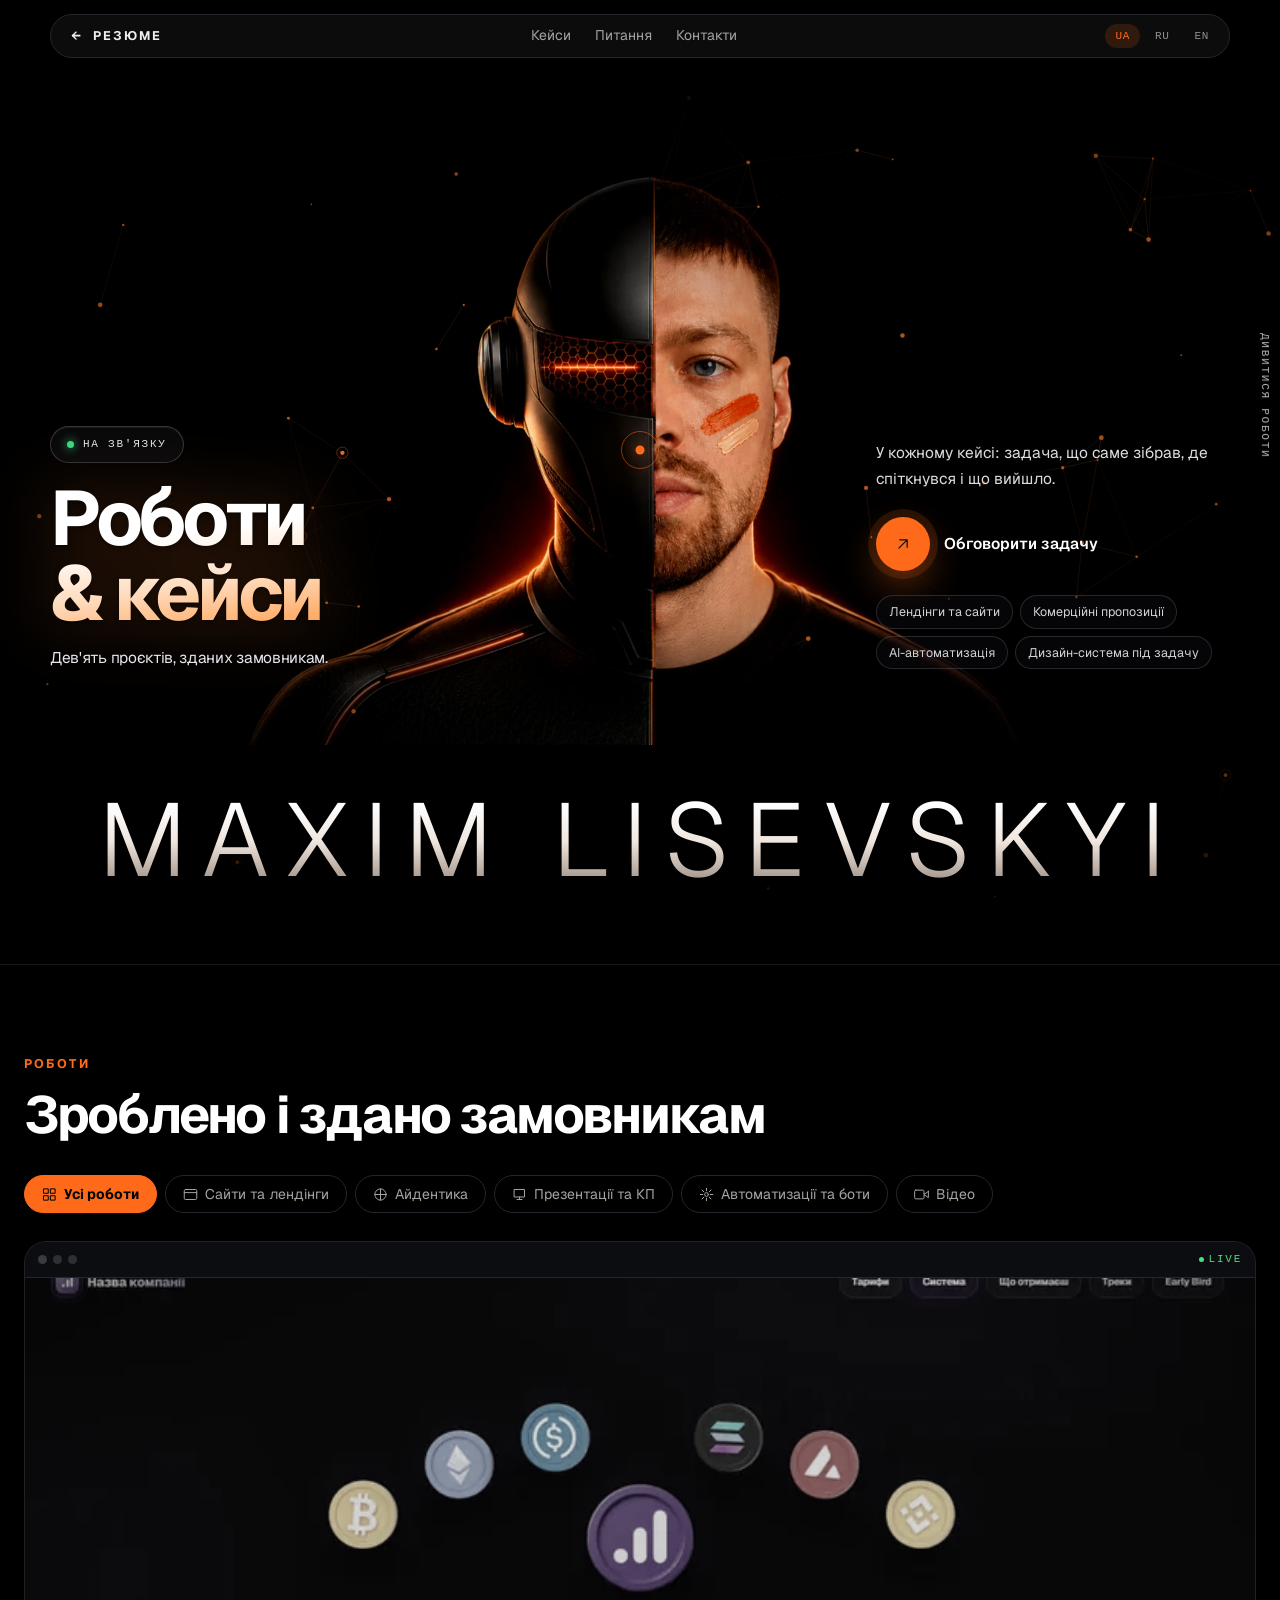
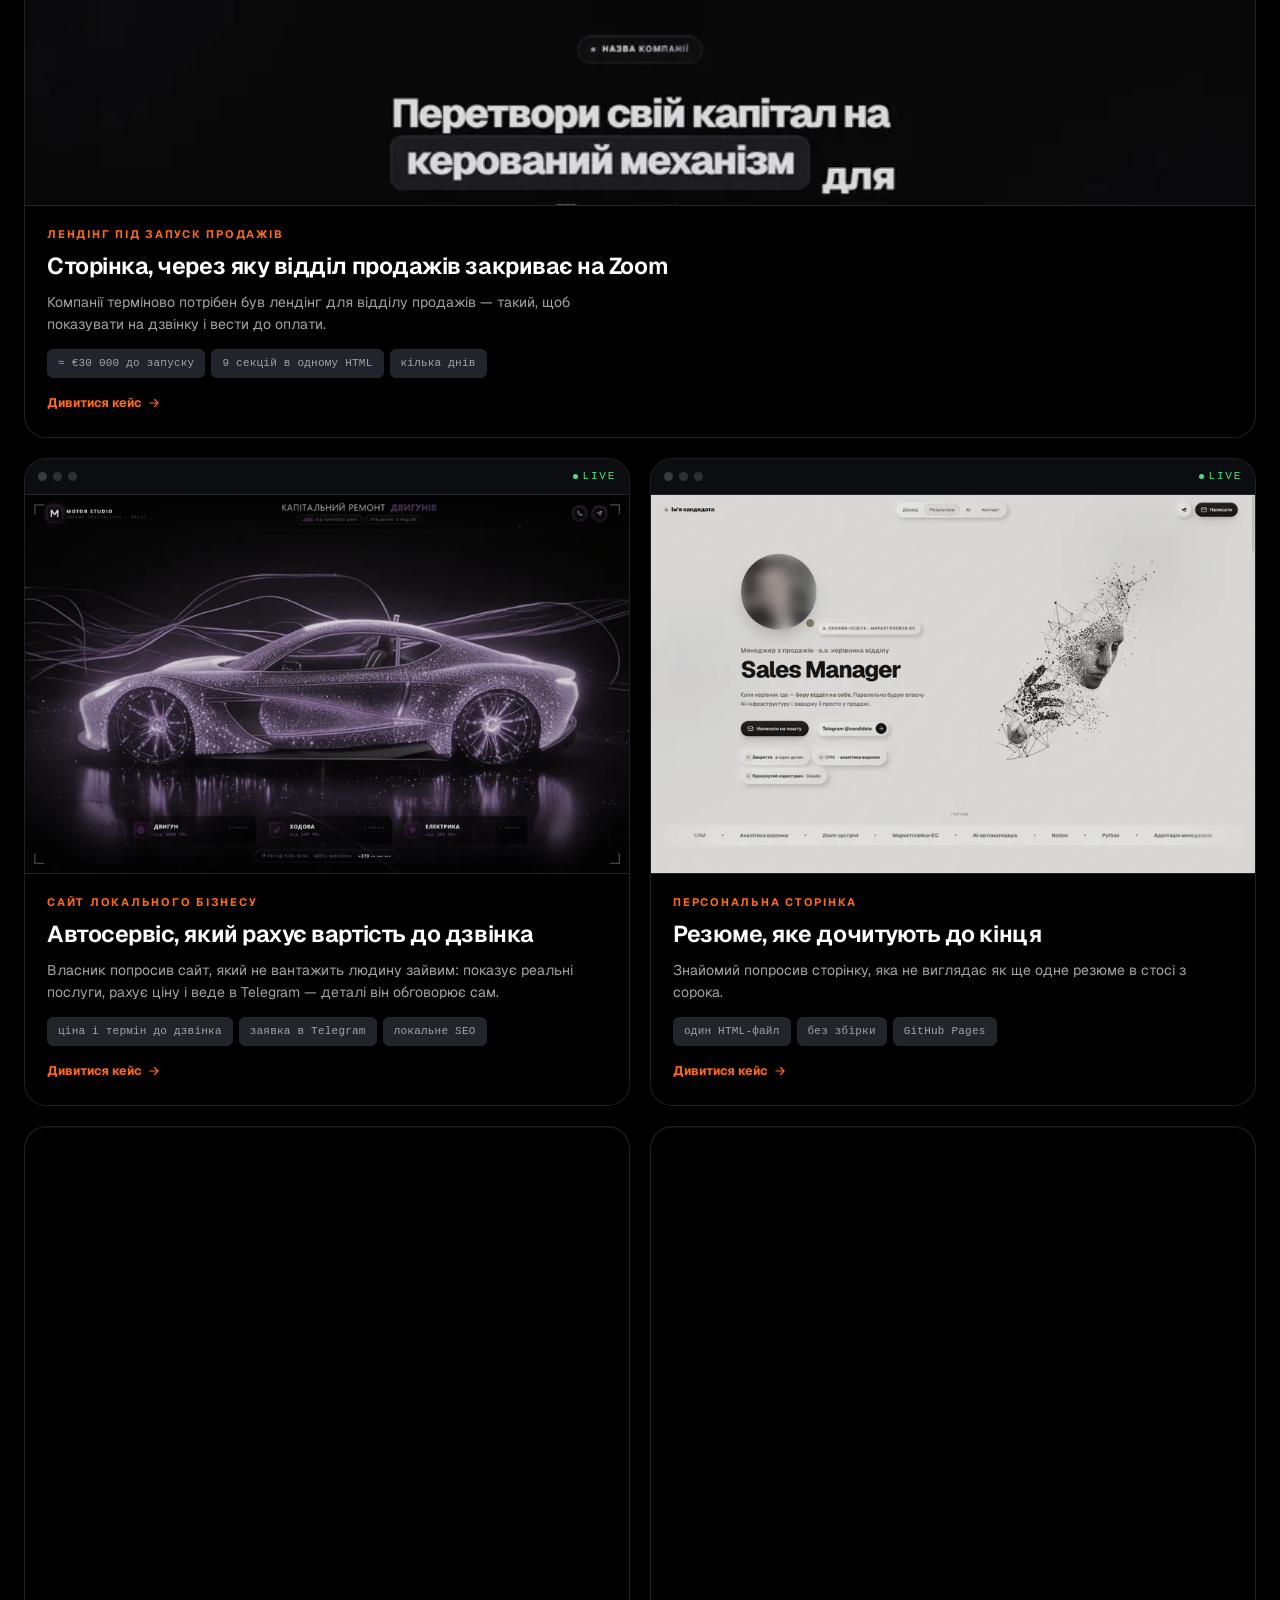
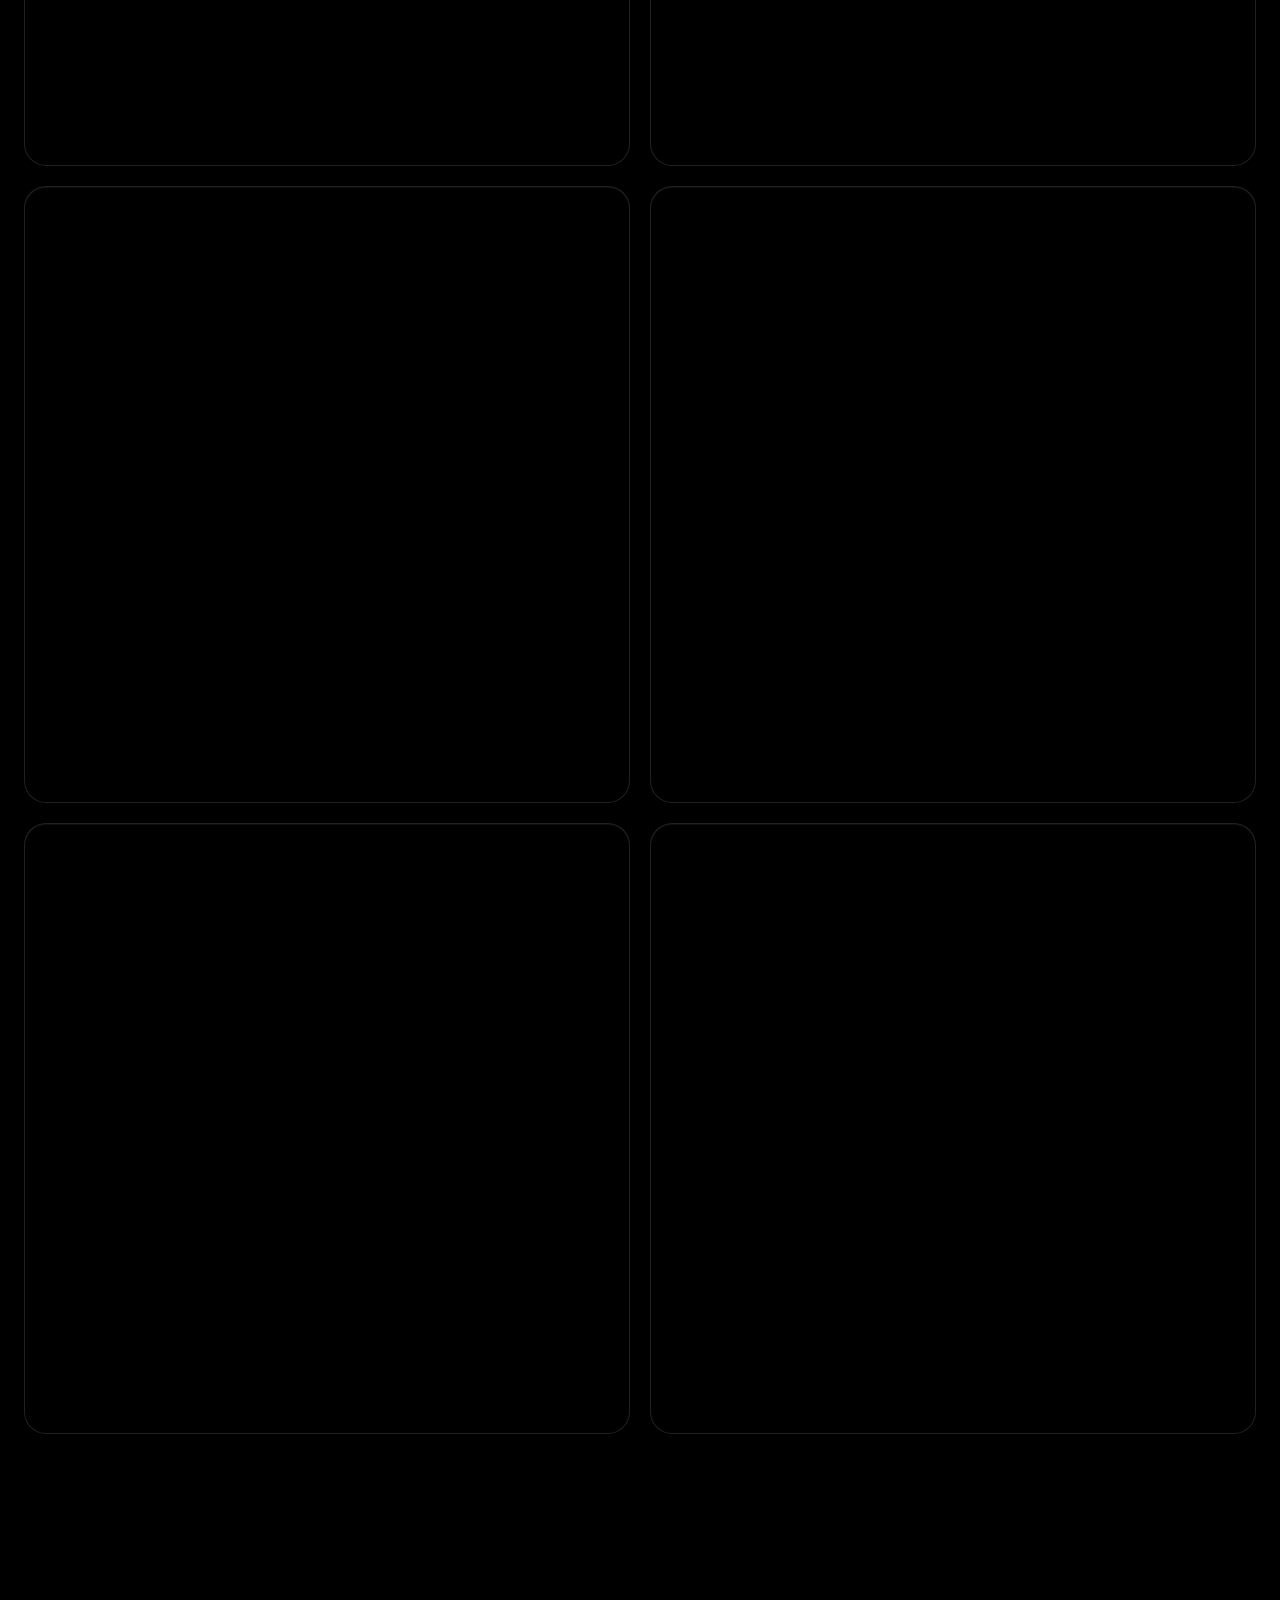
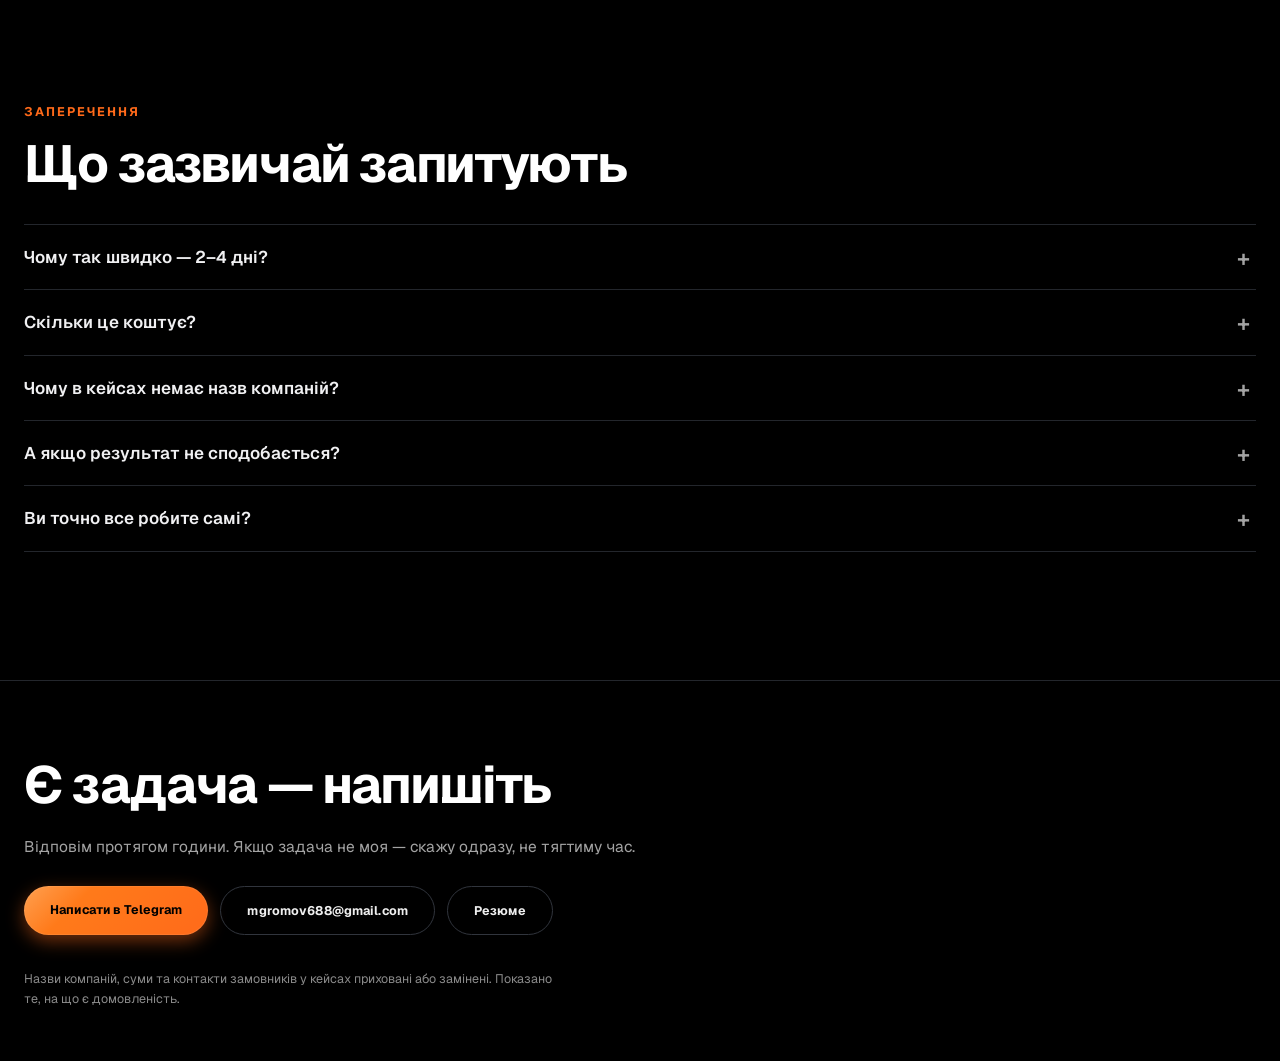
==== commit 9f86ca70: "Прибрано «з розбором» з вітрини Формулювання читається як пропозиція розібрати чужу задачу — тобто б" ====
--- a/roboty/index.html
+++ b/roboty/index.html
@@ -4,7 +4,7 @@
 <meta charset="utf-8">
 <meta name="viewport" content="width=device-width,initial-scale=1">
 <title>Роботи — 9 кейсів · Максим Лисевський</title>
-<meta name="description" content="Дев'ять кейсів із розбором: сайти та лендінги, айдентика, комерційні пропозиції, AI-автоматизації та відео. Задача, рішення, результат.">
+<meta name="description" content="Дев'ять зданих кейсів: сайти та лендінги, айдентика, комерційні пропозиції, AI-автоматизації та відео. Задача, рішення, результат.">
 <meta property="og:title" content="Роботи — 9 кейсів · Максим Лисевський">
 <meta property="og:description" content="Сайти, боти, автоматизації та відео — здано замовникам.">
 <meta property="og:type" content="website">
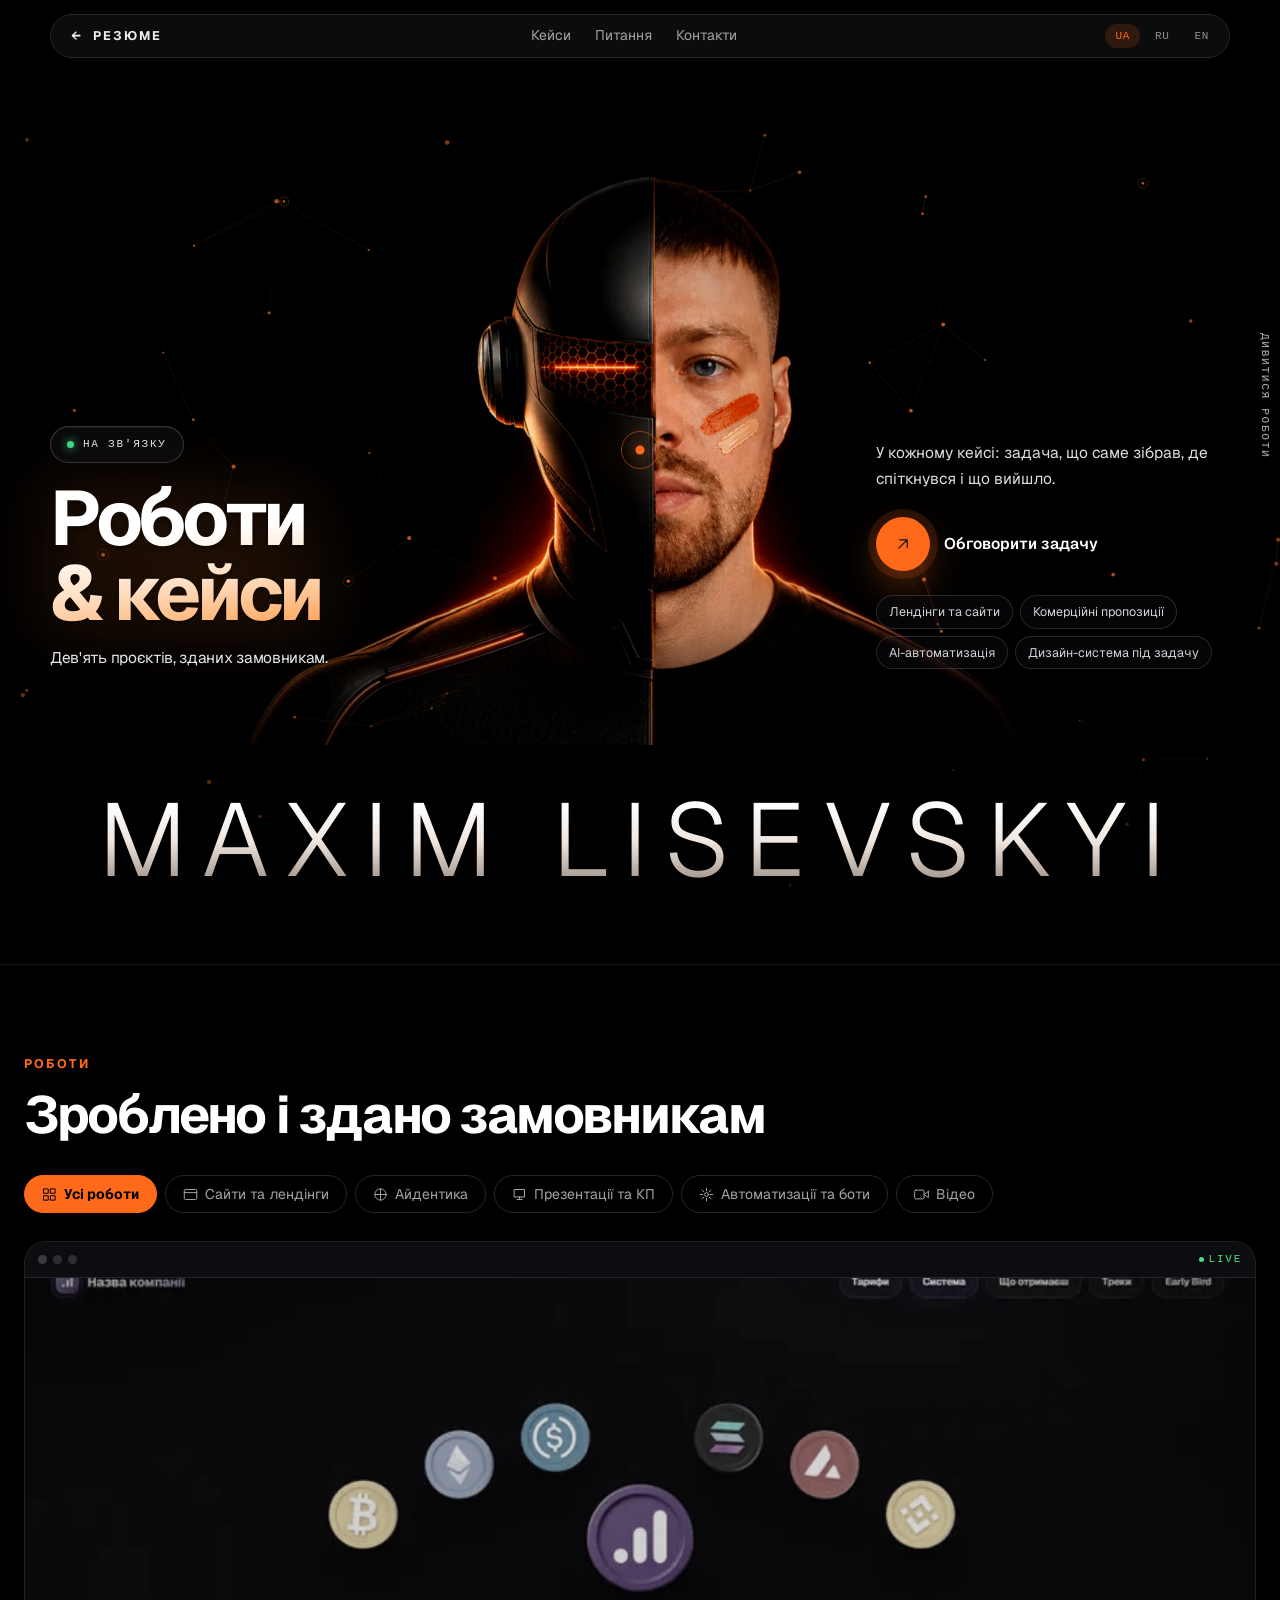
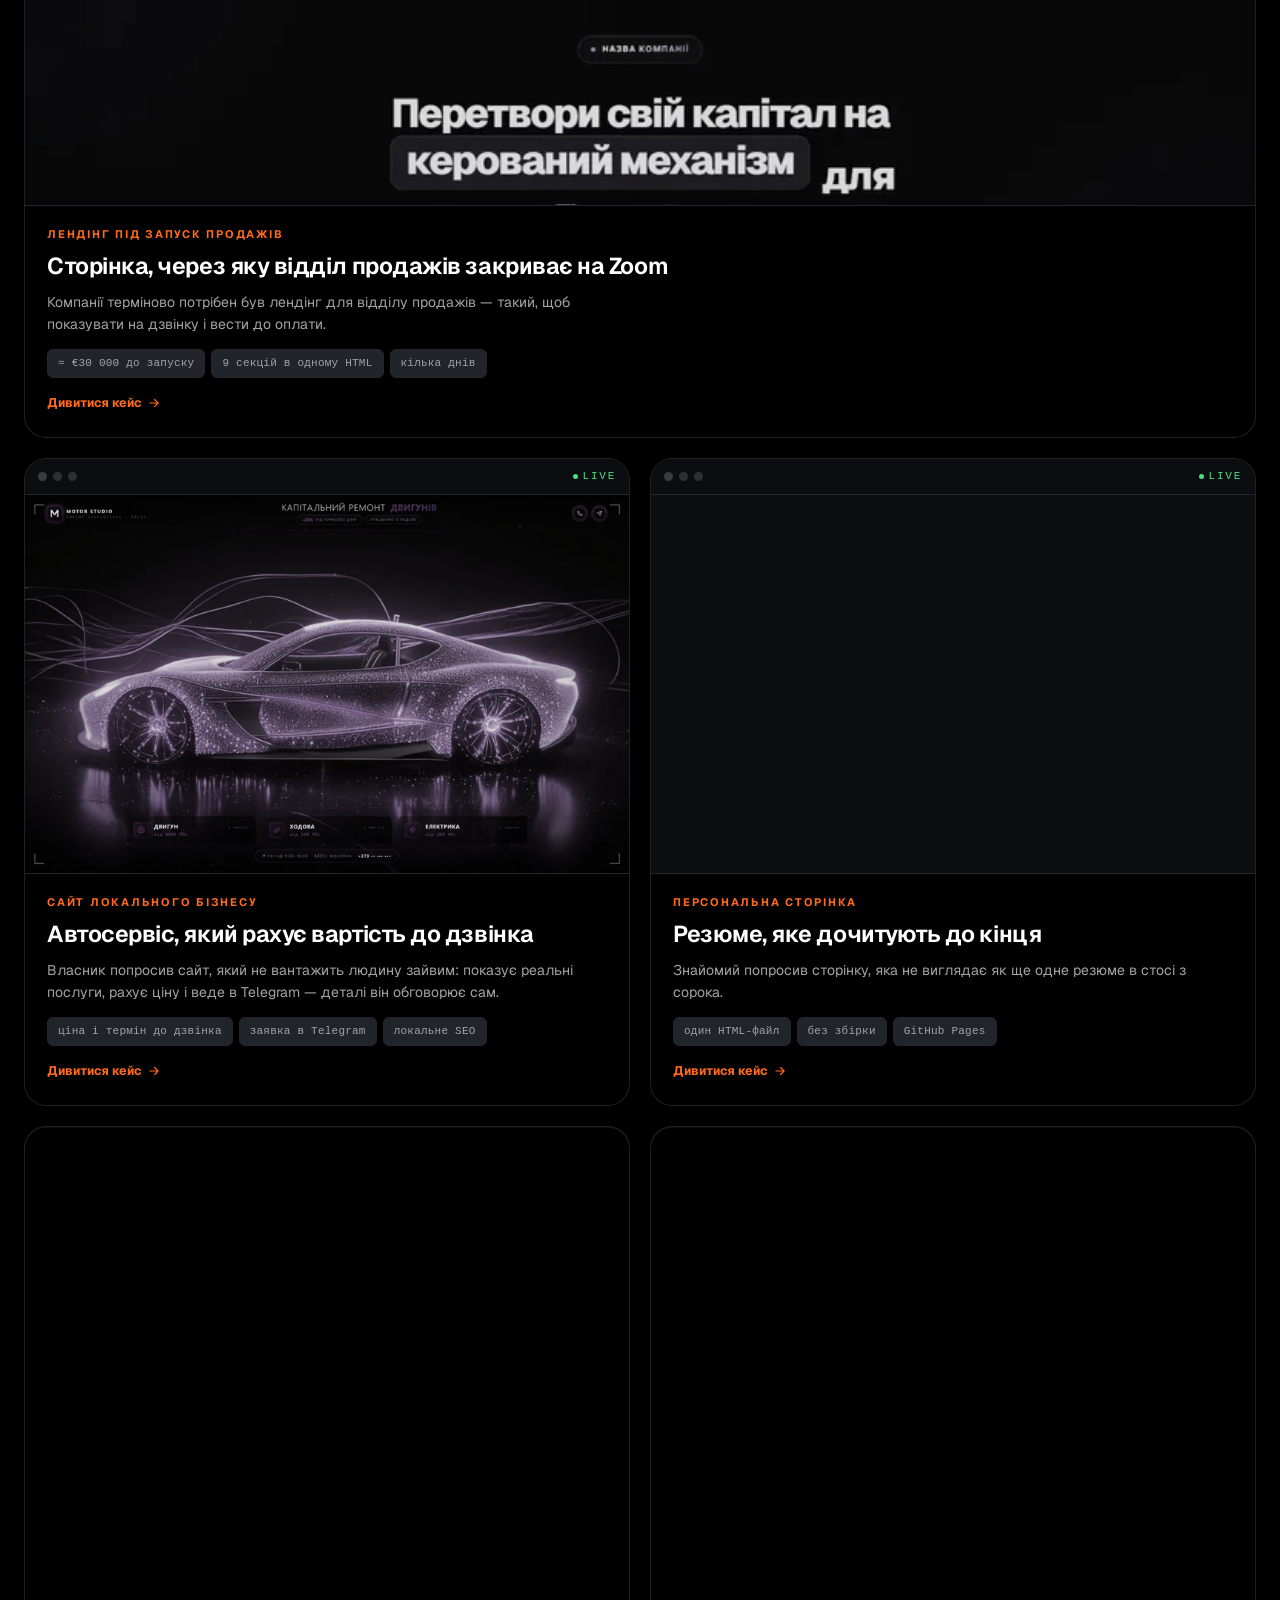
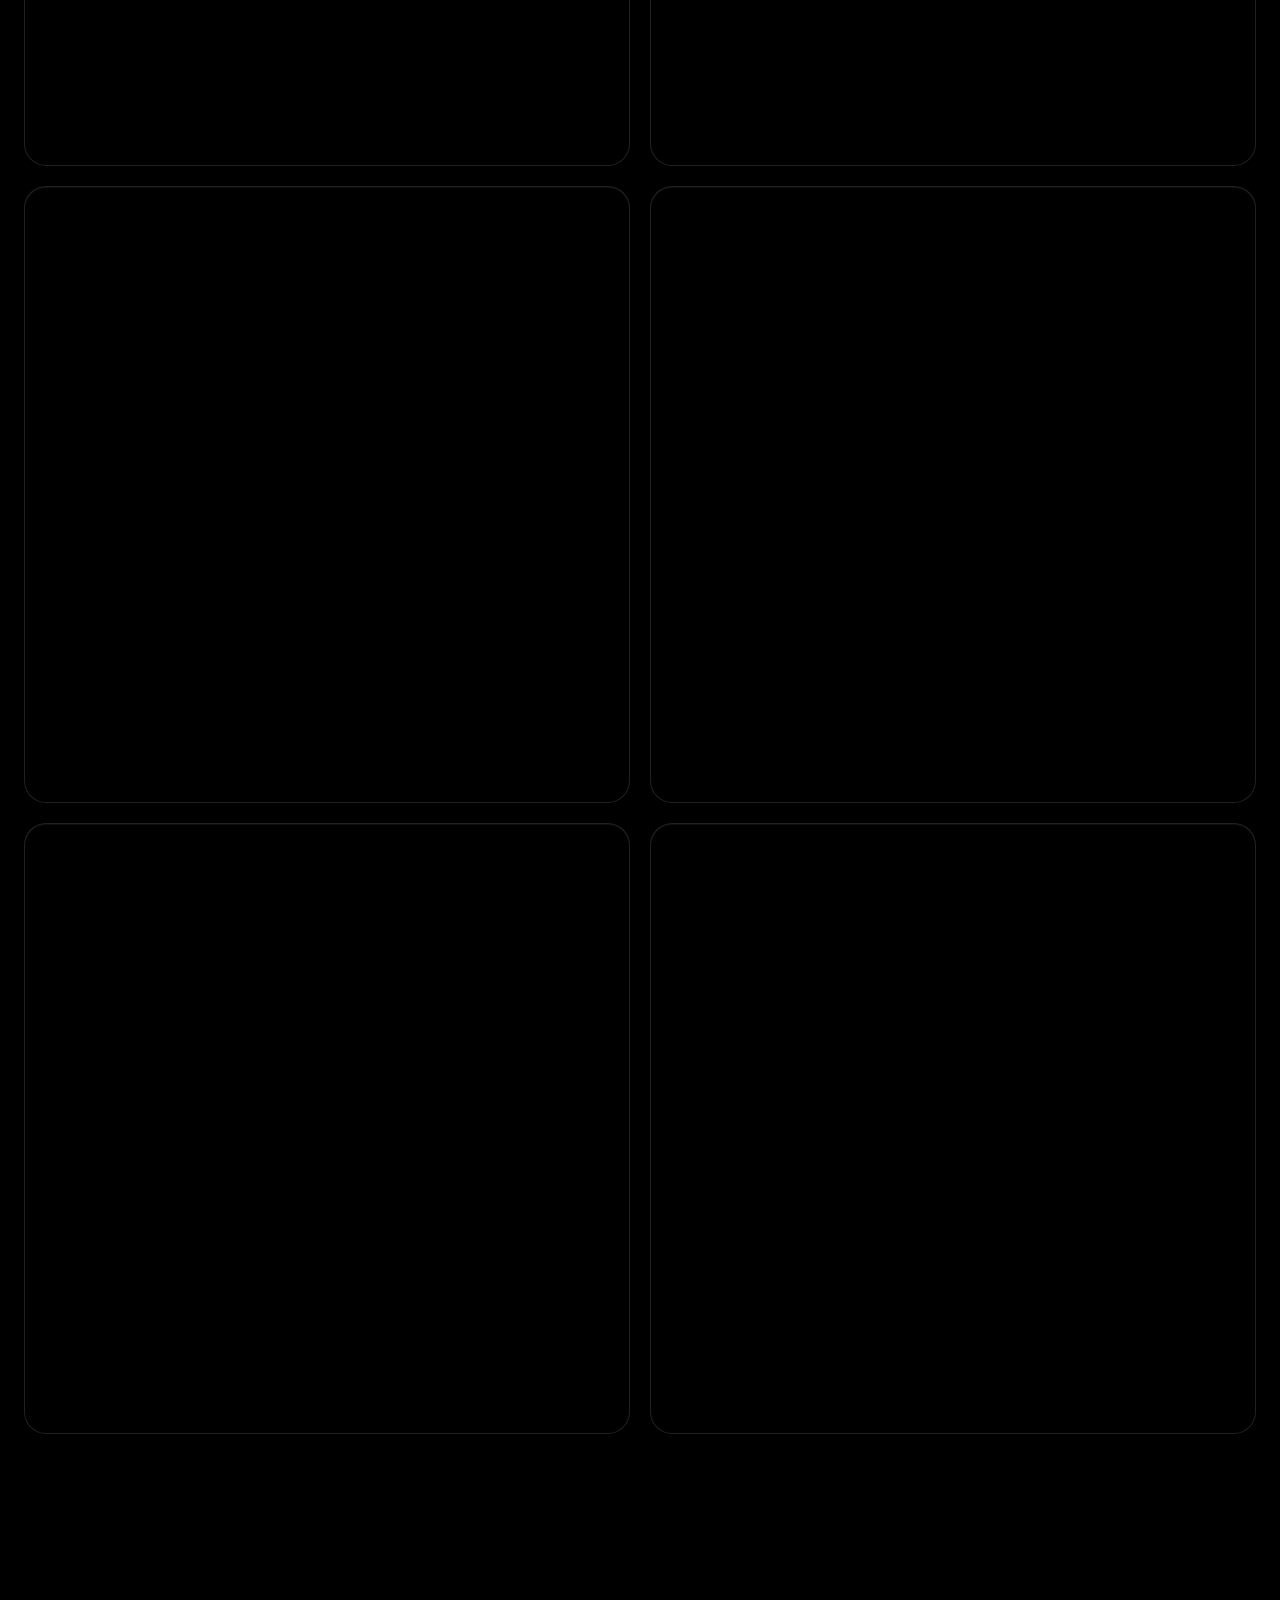
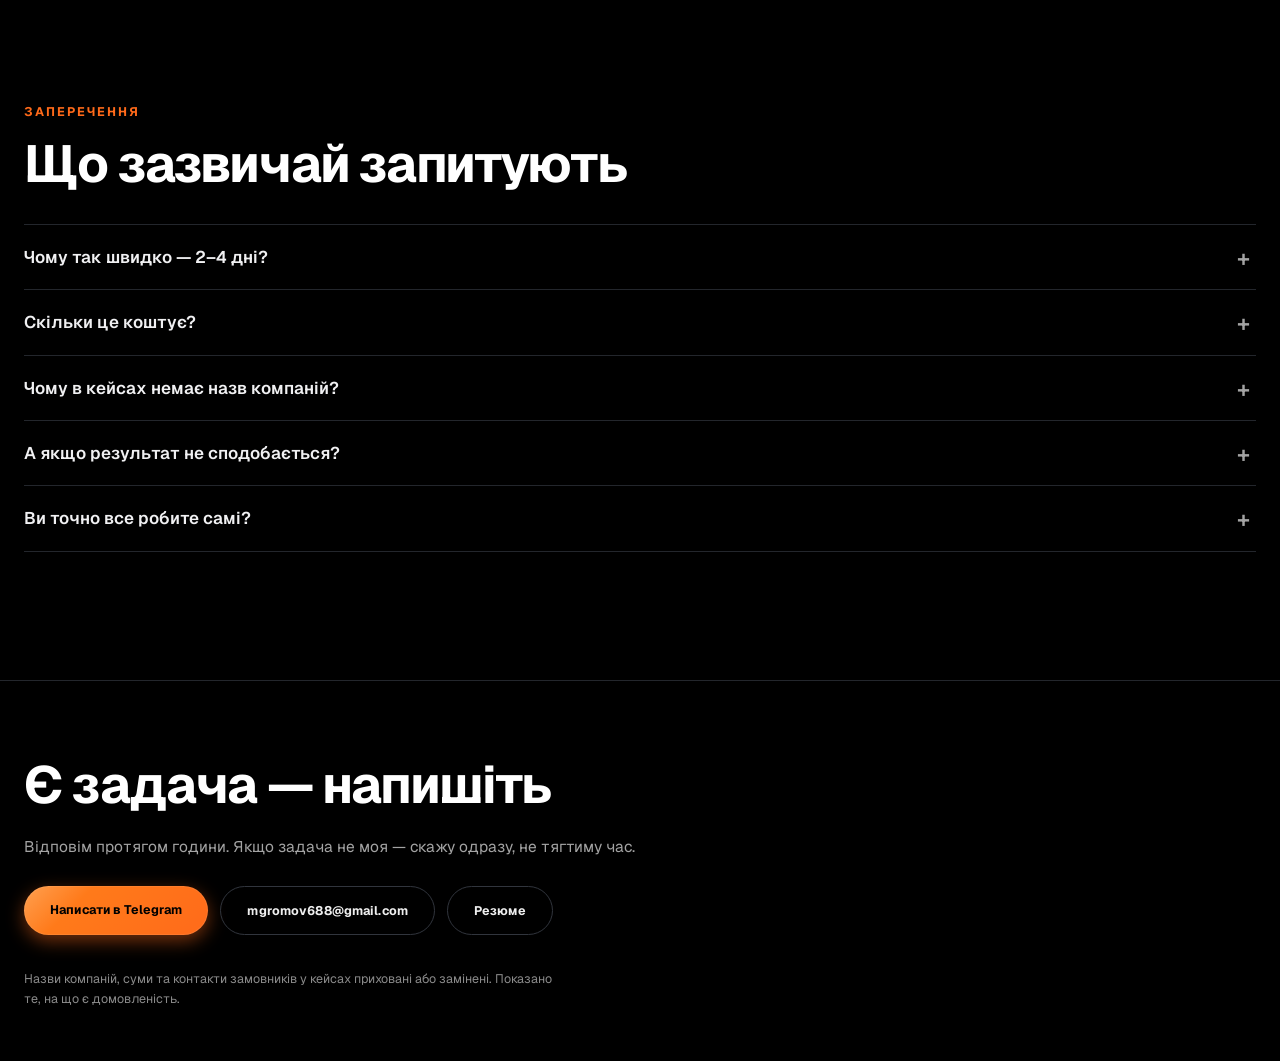
==== commit 64993fb3: "Перший екран: докази замість декоративного імені Ім'я кеглем 74px займало 88% ширини екрана, дублюва" ====
--- a/roboty/index.html
+++ b/roboty/index.html
@@ -94,7 +94,7 @@
 </main>
 
 <div class="modal" id="m-product-landing-ua" role="dialog" aria-modal="true"><div class="mbox"><div class="mhead"><button class="close" onclick="closeCase(event,'product-landing-ua')" aria-label="Close"><svg stroke-width="1.5" viewBox="0 0 24 24" fill="none" stroke="currentColor" stroke-linecap="round" stroke-linejoin="round"><path d="M18 6 6 18M6 6l12 12"/></svg></button><div class="ctype">Лендінг під запуск продажів</div><h3>Сторінка, через яку відділ продажів закриває на Zoom</h3><p class="mlead">Компанії терміново потрібен був лендінг для відділу продажів — такий, щоб показувати на дзвінку і вести до оплати.</p><div class="stack-map"><div class="sm-h">Стек та інструменти</div><div class="stack"><span>Один HTML-файл, без фреймворків</span><span>CSS-змінні замість теми конструктора</span><span>Інтерактивна таблиця тарифів</span><span>SVG-графіки без бібліотек</span><span>IntersectionObserver для появ</span><span>Адаптив від 360 px</span><span>prefers-reduced-motion</span></div></div></div><div class="mbody"><h4 class="mh">Завдання</h4><p>Відділу продажів терміново потрібна була сторінка під запуск: така, щоб показувати просто на дзвінку і вести до оплати. Продукт складний, пояснювати його текстом — означає втратити людину на другому екрані.</p><h4 class="mh">Що зібрав</h4><p>Головна з дев'яти секцій. Анімовані плитки пояснюють продукт кроками замість стіни тексту. Інтерактивна таблиця тарифів розкривається по кліку. Менеджер відкриває потрібний тариф просто в розмові. Діаграма показує, як влаштований механізм: питання про пристрій відпадають ще до того, як менеджер до них дійде.</p><p>Усе в одному HTML-файлі, без конструкторів і фреймворків: вантажиться швидко, не ламається на телефоні й не залежить від чужої платформи, яка завтра підніме тариф.</p><h4 class="mh">Де спіткнувся</h4><p>Перша версія таблиці тарифів відкривала всі рядки одразу, і на дзвінку менеджер губився в ній сам. Переробив у розкриття по кліку: на екрані одночасно один тариф, порівняння — на запит.</p><p>Анімації на скролі в першій збірці спрацьовували на телефоні ривками через важкі тіні. Прибрав тіні на користь градієнтів і перевів появу блоків на спостерігач перетинів — прокрутка стала рівною.</p><h4 class="mh">Результат</h4><p>До офіційного запуску через сторінку закрили продажів приблизно на €30 000. Відгук команди замовника дослівно: «Це крутіше за всі лендінги, що в нас були. Об'єктивно».</p><div class="gal"><img src="../assets/cases/product-landing-ua/01.webp" alt="" loading="lazy" decoding="async"><img src="../assets/cases/product-landing-ua/02.webp" alt="" loading="lazy" decoding="async"><img src="../assets/cases/product-landing-ua/03.webp" alt="" loading="lazy" decoding="async"><img src="../assets/cases/product-landing-ua/04.webp" alt="" loading="lazy" decoding="async"></div></div></div></div><div class="modal" id="m-autoservice-ua" role="dialog" aria-modal="true"><div class="mbox"><div class="mhead"><button class="close" onclick="closeCase(event,'autoservice-ua')" aria-label="Close"><svg stroke-width="1.5" viewBox="0 0 24 24" fill="none" stroke="currentColor" stroke-linecap="round" stroke-linejoin="round"><path d="M18 6 6 18M6 6l12 12"/></svg></button><div class="ctype">Сайт локального бізнесу</div><h3>Автосервіс, який рахує вартість до дзвінка</h3><p class="mlead">Власник попросив сайт, який не вантажить людину зайвим: показує реальні послуги, рахує ціну і веде в Telegram — деталі він обговорює сам.</p><div class="stack-map"><div class="sm-h">Стек та інструменти</div><div class="stack"><span>React (CDN, без збірки)</span><span>Canvas-анімація тла</span><span>Калькулятор у 2 кроки</span><span>Telegram deep-link замість форми</span><span>Cloudinary video</span><span>Schema.org + локальне SEO</span></div></div></div><div class="mbody"><h4 class="mh">Завдання</h4><p>Власник автосервісу просив сайт, який не вантажить людину зайвим. Головний біль: кожна розмова починалася з «а скільки коштуватиме», і на це питання йшов час, який можна було витрачати на роботу.</p><h4 class="mh">Що зібрав</h4><p>Калькулятор у два кроки: обираєш вузол і обсяг робіт, одразу бачиш суму й термін. Розмита заявка перетворюється на конкретну пропозицію ще до контакту з власником. Заявка йде в Telegram — без форми зворотного дзвінка й очікування.</p><p>Розмітка Schema.org і локальне SEO: сайт готовий до розміщення на картах і знаходиться за запитами свого району, де його і шукають.</p><h4 class="mh">Де спіткнувся</h4><p>Перший варіант калькулятора рахував точну ціну, і це виявилося пасткою: по частині робіт вартість залежить від стану вузла, який видно тільки на підйомнику. Точна цифра перетворювалася на обіцянку, яку сервіс не міг стримати. Переробив на вилку з явним застереженням, що підсумок підтверджується після огляду.</p><h4 class="mh">Як працює зараз</h4><p>Людина отримує відповідь на головне питання за десять секунд і приходить уже підготовленою. Власник вмикається в розмову, коли клієнт уже прогрітий.</p><div class="gal"><img src="../assets/cases/autoservice-ua/01.webp" alt="" loading="lazy" decoding="async"><img src="../assets/cases/autoservice-ua/02.webp" alt="" loading="lazy" decoding="async"><img src="../assets/cases/autoservice-ua/03.webp" alt="" loading="lazy" decoding="async"></div></div></div></div><div class="modal" id="m-resume-site-ua" role="dialog" aria-modal="true"><div class="mbox"><div class="mhead"><button class="close" onclick="closeCase(event,'resume-site-ua')" aria-label="Close"><svg stroke-width="1.5" viewBox="0 0 24 24" fill="none" stroke="currentColor" stroke-linecap="round" stroke-linejoin="round"><path d="M18 6 6 18M6 6l12 12"/></svg></button><div class="ctype">Персональна сторінка</div><h3>Резюме, яке дочитують до кінця</h3><p class="mlead">Знайомий попросив сторінку, яка не виглядає як ще одне резюме в стосі з сорока.</p><div class="stack-map"><div class="sm-h">Стек та інструменти</div><div class="stack"><span>Один HTML-файл, без збірки</span><span>GSAP ScrollTrigger</span><span>Lenis — плавний скрол</span><span>Canvas-рендер часток</span><span>Лічильники метрик на IntersectionObserver</span><span>prefers-reduced-motion</span><span>GitHub Pages</span></div></div></div><div class="mbody"><h4 class="mh">Завдання</h4><p>Потрібна була сторінка, яка не виглядає як ще одне резюме в стосі з сорока. Задача не «зробити красиво», а домогтися, щоб посилання відкрили й додивилися до кінця.</p><h4 class="mh">Що зібрав</h4><p>Темна сторінка з живим тлом: сітка реагує на курсор, метрики набігають лічильником, кнопки притягуються до вказівника. Перші дві секунди сторінку тримає вигляд, далі працює зміст.</p><h4 class="mh">Де спіткнувся</h4><p>Анімації першої версії вбивали телефон: фон перераховувався на кожен кадр. Довелося вимикати важку частину на вузьких екранах і поважати системне налаштування «зменшити рух» — інакше сторінка дратує тих, кому анімація заважає.</p><h4 class="mh">Результат</h4><p>Сторінка живе за своєю адресою і відкривається з телефона так само, як з ноутбука.</p><div class="gal"><img src="../assets/cases/resume-site-ua/01.webp" alt="" loading="lazy" decoding="async"><img src="../assets/cases/resume-site-ua/02.webp" alt="" loading="lazy" decoding="async"><img src="../assets/cases/resume-site-ua/03.webp" alt="" loading="lazy" decoding="async"><img src="../assets/cases/resume-site-ua/04.webp" alt="" loading="lazy" decoding="async"><img src="../assets/cases/resume-site-ua/05.webp" alt="" loading="lazy" decoding="async"><img src="../assets/cases/resume-site-ua/06.webp" alt="" loading="lazy" decoding="async"><img src="../assets/cases/resume-site-ua/07.webp" alt="" loading="lazy" decoding="async"></div></div></div></div><div class="modal" id="m-travel-identity" role="dialog" aria-modal="true"><div class="mbox"><div class="mhead"><button class="close" onclick="closeCase(event,'travel-identity')" aria-label="Close"><svg stroke-width="1.5" viewBox="0 0 24 24" fill="none" stroke="currentColor" stroke-linecap="round" stroke-linejoin="round"><path d="M18 6 6 18M6 6l12 12"/></svg></button><div class="ctype">Логотип і бренд-пакет</div><h3>Айдентика тревел-бренду: знак, який летить</h3><p class="mlead">Ведуча тревел-програми та фотографка. Потрібна була айдентика, що поєднає два напрями в один упізнаваний знак.</p><div class="stack-map"><div class="sm-h">Стек та інструменти</div><div class="stack"><span>вектор і криві</span><span>палітра та типографіка</span><span>преміум-носії</span><span>підготовка до друку</span></div></div></div><div class="mbody"><h4 class="mh">Завдання</h4><p>Ведуча travel-програми та фотографка. Два різні напрями, які треба було зібрати в один упізнаваний знак: зйомки й авторські маршрути. Вимога проста на словах і складна у виконанні — «щоб читалося і на аватарці, і на футболці».</p><h4 class="mh">Ідея знака</h4><p>Монограма FN і лінія маршруту, що завершується літаком: шлях, який триває. Лінія існує у двох характерах — суцільна для строгих носіїв і пунктирна для легких, щоб знак не виглядав однаково нудно всюди.</p><h4 class="mh">Що увійшло в пакет</h4><p>Основний знак і два його характери, палітра з чотирьох кольорів, типографічна пара з відкритою ліцензією для комерційного використання, аватари та правила масштабування від 1024 до 32 пікселів, макети носіїв — блокнот, чашка, чохол.</p><h4 class="mh">Де спіткнувся</h4><p>Перші версії лінії ламалися на малому розмірі: на аватарці 32 пікселі літак перетворювався на пляму, а монограма злипалася. Довелося перемалювати знак не як зменшену копію, а як окрему версію зі спрощеною лінією — так знак лишається упізнаваним на будь-якому носії.</p><h4 class="mh">Результат</h4><p>Готовий бренд-пакет, з яким можна працювати без дизайнера: є файли під кожен носій, правила відступів і зрозуміла межа, де який характер лінії доречний.</p><div class="gal"><img src="../assets/cases/travel-identity/01.webp" alt="" loading="lazy" decoding="async"><img src="../assets/cases/travel-identity/02.webp" alt="" loading="lazy" decoding="async"><img src="../assets/cases/travel-identity/03.webp" alt="" loading="lazy" decoding="async"><img src="../assets/cases/travel-identity/04.webp" alt="" loading="lazy" decoding="async"><img src="../assets/cases/travel-identity/05.webp" alt="" loading="lazy" decoding="async"><img src="../assets/cases/travel-identity/06.webp" alt="" loading="lazy" decoding="async"><img src="../assets/cases/travel-identity/07.webp" alt="" loading="lazy" decoding="async"><img src="../assets/cases/travel-identity/08.webp" alt="" loading="lazy" decoding="async"><img src="../assets/cases/travel-identity/09.webp" alt="" loading="lazy" decoding="async"><img src="../assets/cases/travel-identity/10.webp" alt="" loading="lazy" decoding="async"><img src="../assets/cases/travel-identity/11.webp" alt="" loading="lazy" decoding="async"><img src="../assets/cases/travel-identity/12.webp" alt="" loading="lazy" decoding="async"></div></div></div></div><div class="modal" id="m-kp-cryo-ua" role="dialog" aria-modal="true"><div class="mbox"><div class="mhead"><button class="close" onclick="closeCase(event,'kp-cryo-ua')" aria-label="Close"><svg stroke-width="1.5" viewBox="0 0 24 24" fill="none" stroke="currentColor" stroke-linecap="round" stroke-linejoin="round"><path d="M18 6 6 18M6 6l12 12"/></svg></button><div class="ctype">Партнерська презентація</div><h3>КП для партнерської програми виробника обладнання</h3><p class="mlead">Задача — пояснити партнеру, скільки він заробить на одній угоді та чому це нескладно продавати.</p><div class="stack-map"><div class="sm-h">Стек та інструменти</div><div class="stack"><span>верстка в HTML</span><span>робота з даними</span><span>друк у PDF</span><span>адаптив</span></div></div></div><div class="mbody"><h4 class="mh">Завдання</h4><p>Виробник обладнання запускав партнерську програму. Партнеру треба було пояснити дві речі: скільки він заробить на одній угоді та чому це нескладно продавати, якщо він не інженер.</p><h4 class="mh">Що зібрав</h4><p>Перший розворот — гроші: діапазон доходу з однієї угоди. Далі ринок у цифрах, що саме отримує партнер, як влаштований супровід угоди.</p><p>Заперечення відпрацьовані просто у верстці: окремий блок «на березі, чесно» відповідає на «а мені заплатять», «а якщо обладнання стане», «ви перекупи». Це знімає половину питань до першого дзвінка.</p><h4 class="mh">Де спіткнувся</h4><p>Перша версія порівнювала обладнання за десятком параметрів, і партнер у них тонув. Лишив п'ять, за якими рішення справді ухвалюється, і виніс їх у таблицю, де видно різницю.</p><h4 class="mh">Результат</h4><p>Презентацію можна надіслати без супровідних коментарів: вона сама веде партнера від доходу до деталей і завершується зрозумілим наступним кроком.</p><div class="gal"><img src="../assets/cases/kp-cryo-ua/01.webp" alt="" loading="lazy" decoding="async"><img src="../assets/cases/kp-cryo-ua/02.webp" alt="" loading="lazy" decoding="async"><img src="../assets/cases/kp-cryo-ua/03.webp" alt="" loading="lazy" decoding="async"><img src="../assets/cases/kp-cryo-ua/04.webp" alt="" loading="lazy" decoding="async"><img src="../assets/cases/kp-cryo-ua/05.webp" alt="" loading="lazy" decoding="async"><img src="../assets/cases/kp-cryo-ua/06.webp" alt="" loading="lazy" decoding="async"><img src="../assets/cases/kp-cryo-ua/07.webp" alt="" loading="lazy" decoding="async"><img src="../assets/cases/kp-cryo-ua/08.webp" alt="" loading="lazy" decoding="async"></div></div></div></div><div class="modal" id="m-ai-reel" role="dialog" aria-modal="true"><div class="mbox"><div class="mhead"><button class="close" onclick="closeCase(event,'ai-reel')" aria-label="Close"><svg stroke-width="1.5" viewBox="0 0 24 24" fill="none" stroke="currentColor" stroke-linecap="round" stroke-linejoin="round"><path d="M18 6 6 18M6 6l12 12"/></svg></button><div class="ctype">AI-відео</div><h3>П'ятнадцять секунд чорно-білого кіно з одним червоним акцентом</h3><p class="mlead">Рекламний ролик для клініки естетичної медицини: від ідеї до готового майстра.</p><div class="stack-map"><div class="sm-h">Стек та інструменти</div><div class="stack"><span>розкадровка</span><span>генерація покадрово</span><span>монтаж</span><span>звуковий дизайн</span></div></div></div><div class="mbody"><h4 class="mh">Завдання</h4><p>Рекламний ролик для клініки естетичної медицини. П'ятнадцять секунд, за які треба показати характер, а не перелічити послуги.</p><h4 class="mh">Як робив</h4><p>Сценарій, розкадровка, генерація покадрово, монтаж і звук. Чорно-біле кіно з одним кольоровим акцентом: червоний з'являється рівно тричі за ролик — підошви, губи, фінал. Саме тому він і працює: якби червоного було більше, око перестало б його помічати.</p><h4 class="mh">Де спіткнувся</h4><p>Обличчя героїні зібране на її реальних фотографіях, і на цьому проєкт мало не зламався: модель втрачала впізнаваність між кадрами. В одному це вона, у наступному вже інша людина. Довелося перевчати з нуля і тримати єдиний набір опорних кадрів на весь ролик.</p><p>Друга складність — рух. Згенеровані кадри «пливли» на стиках, склейка видавала походження. Вирішив ритмом монтажу: короткі плани й різкі переходи там, де довгий проїзд розвалився б.</p><h4 class="mh">Результат</h4><p>Готовий майстер, який клініка використовує в рекламі. Героїня впізнається з першого кадру, але виглядає так, як хотіла б виглядати.</p><div class="gal"><video controls preload="none" playsinline poster="../assets/cases/ai-reel/poster.jpg"><source src="../assets/cases/ai-reel/reel.mp4" type="video/mp4"></video><img src="../assets/cases/ai-reel/01.webp" alt="" loading="lazy" decoding="async"><img src="../assets/cases/ai-reel/02.webp" alt="" loading="lazy" decoding="async"><img src="../assets/cases/ai-reel/03.webp" alt="" loading="lazy" decoding="async"><img src="../assets/cases/ai-reel/04.webp" alt="" loading="lazy" decoding="async"><img src="../assets/cases/ai-reel/05.webp" alt="" loading="lazy" decoding="async"></div></div></div></div><div class="modal" id="m-sales-ai" role="dialog" aria-modal="true"><div class="mbox"><div class="mhead"><button class="close" onclick="closeCase(event,'sales-ai')" aria-label="Close"><svg stroke-width="1.5" viewBox="0 0 24 24" fill="none" stroke="currentColor" stroke-linecap="round" stroke-linejoin="round"><path d="M18 6 6 18M6 6l12 12"/></svg></button><div class="ctype">AI-система для відділу</div><h3>База знань, яка відповідає словами експерта</h3><p class="mlead">Експерт тримав роки практики в голові, а менеджери щоразу йшли питати. Половина робочого часу йшла на пошук відповіді, яка вже звучала раніше.</p><div class="stack-map"><div class="sm-h">Стек та інструменти</div><div class="stack"><span>Python</span><span>faster-whisper (локально)</span><span>Claude Sonnet 4.6</span><span>GPT-4.1</span><span>Groq</span><span>Telegram Bot API</span><span>Telethon</span><span>пошук по базі знань</span><span>атомарне JSON-сховище</span></div></div></div><div class="mbody"><h4 class="mh">Завдання</h4><p>Експерт тримав роки практики в голові. Кожне питання менеджера — це його час: він переказував уголос те, що вже розбирав на нарадах десятки разів. Половина робочого дня відділу йшла на пошук відповіді, яка в компанії вже звучала.</p><h4 class="mh">Що зібрав</h4><p>Розшифровки планірок, розбори угод і роки листування складені в одну базу знань. Менеджер питає в робочому чаті й отримує відповідь словами експерта, з посиланням на конкретний розбір, звідки її взято.</p><p>Дзвінки розшифровуються локально, на моїй машині. Записи розмов з клієнтами не йдуть у жоден хмарний сервіс: для відділу продажів це було умовою.</p><h4 class="mh">Де спіткнувся</h4><p>Перша розшифровка телефонної розмови видала двадцять хвилин маячні: модель зациклилася на підказці-словнику, яку я передав «для якості», і повторювала її замість мовлення. Помітив за першими рядками виводу, перевірив рівень сигналу — запис був нормальний. Прибрав підказку, вимкнув фільтр тиші та обумовлення попереднім текстом: розшифровка стала чистою.</p><p>Далі вирішив пришвидшитись і запустив три розшифровки паралельно, і впали всі три через пам'ять, роботу довелося переробляти. Локальна модель упирається в оперативну пам'ять однієї машини: паралельний запуск не пришвидшує, а обнуляє. Переробив у чергу.</p><p>Третя проблема виринула на обсязі: старі архіви витісняли з видачі актуальні скрипти продажів. Формально система відповідала правильно, але торішніми словами. Перебудував зберігання так, щоб свіжість матеріалу впливала на ранжування.</p><h4 class="mh">Як працює зараз</h4><p>Пошук по базі — за ключовими словами з ранжуванням за свіжістю, без векторної бази: на цьому обсязі він точніший і не потребує зайвої інфраструктури, яку потім хтось має підтримувати. Відповідь збирається моделлю строго за знайденими фрагментами, без домислювання.</p><p>Результат: шлях від дзвінка до договору перестав упиратися в одну людину. Експерт потрібен там, де рішення справді нестандартне.</p><div class="gal"><div class="gal-flow"><div class="scheme"><svg viewBox="0 0 800 500" xmlns="http://www.w3.org/2000/svg" role="img" preserveAspectRatio="xMidYMid meet"><title>AI-система для відділу</title><defs><linearGradient id="ln-converge-ua-2" x1="0" y1="0" x2="1" y2="0"><stop offset="0" stop-color="#FF6A1A" stop-opacity=".05"/><stop offset=".5" stop-color="#FF6A1A" stop-opacity=".55"/><stop offset="1" stop-color="#FF6A1A" stop-opacity=".9"/></linearGradient><linearGradient id="glass-converge-ua-2" x1="0" y1="0" x2="0" y2="1"><stop offset="0" stop-color="#ffffff" stop-opacity=".07"/><stop offset="1" stop-color="#ffffff" stop-opacity=".02"/></linearGradient><linearGradient id="edge-converge-ua-2" x1="0" y1="0" x2="1" y2="1"><stop offset="0" stop-color="#ffffff" stop-opacity=".22"/><stop offset=".5" stop-color="#ffffff" stop-opacity=".06"/><stop offset="1" stop-color="#FF6A1A" stop-opacity=".3"/></linearGradient><radialGradient id="core-converge-ua-2"><stop offset="0" stop-color="#FF6A1A" stop-opacity=".62"/><stop offset=".55" stop-color="#FF6A1A" stop-opacity=".16"/><stop offset="1" stop-color="#FF6A1A" stop-opacity="0"/></radialGradient><radialGradient id="spark-converge-ua-2"><stop offset="0" stop-color="#fff" stop-opacity=".95"/><stop offset="1" stop-color="#FF6A1A" stop-opacity="0"/></radialGradient><filter id="soft-converge-ua-2" x="-40%" y="-40%" width="180%" height="180%"><feGaussianBlur stdDeviation="7"/></filter></defs><style>.sch-lbl{font:600 13px "Geist","Inter",system-ui,sans-serif;fill:#f2f2f4}.sch-sub{font:400 10.5px ui-monospace,Menlo,monospace;fill:#8f8f96}.sch-tag{font:700 9.5px ui-monospace,Menlo,monospace;fill:#FF6A1A;letter-spacing:.16em}.sch-num{font:600 10px ui-monospace,Menlo,monospace;fill:#5c5c64;letter-spacing:.1em}.sch-hair{stroke:rgba(255,255,255,.07);fill:none;stroke-width:1}.sch-arc{fill:none;stroke:rgba(255,106,26,.18);stroke-width:1}.sch-line{stroke:rgba(255,106,26,.34);fill:none;stroke-width:1.2;stroke-linecap:round}.sch-flow{stroke:#FF6A1A;fill:none;stroke-width:1.6;stroke-linecap:round;opacity:.9;stroke-dasharray:4 14;animation:schmarch 2.2s linear infinite}@keyframes schmarch{to{stroke-dashoffset:-24}}.sch-breathe{animation:schbr 4.5s ease-in-out infinite}@keyframes schbr{0%,100%{opacity:.5}50%{opacity:.95}}.sch-spin{transform-origin:center;animation:schsp 44s linear infinite}@keyframes schsp{to{transform:rotate(360deg)}}.sch-spin-r{transform-origin:center;animation:schsp 62s linear infinite reverse}.sch-dot{animation:schdot 5s ease-in-out infinite}@keyframes schdot{0%,100%{opacity:.25}50%{opacity:1}}@media(prefers-reduced-motion:reduce){.sch-flow,.sch-breathe,.sch-spin,.sch-spin-r,.sch-dot{animation:none}}</style><g opacity="0.05"><line x1="0" y1="0" x2="0" y2="500" class="sch-hair"/><line x1="50" y1="0" x2="50" y2="500" class="sch-hair"/><line x1="100" y1="0" x2="100" y2="500" class="sch-hair"/><line x1="150" y1="0" x2="150" y2="500" class="sch-hair"/><line x1="200" y1="0" x2="200" y2="500" class="sch-hair"/><line x1="250" y1="0" x2="250" y2="500" class="sch-hair"/><line x1="300" y1="0" x2="300" y2="500" class="sch-hair"/><line x1="350" y1="0" x2="350" y2="500" class="sch-hair"/><line x1="400" y1="0" x2="400" y2="500" class="sch-hair"/><line x1="450" y1="0" x2="450" y2="500" class="sch-hair"/><line x1="500" y1="0" x2="500" y2="500" class="sch-hair"/><line x1="550" y1="0" x2="550" y2="500" class="sch-hair"/><line x1="600" y1="0" x2="600" y2="500" class="sch-hair"/><line x1="650" y1="0" x2="650" y2="500" class="sch-hair"/><line x1="700" y1="0" x2="700" y2="500" class="sch-hair"/><line x1="750" y1="0" x2="750" y2="500" class="sch-hair"/><line x1="800" y1="0" x2="800" y2="500" class="sch-hair"/><line x1="0" y1="0" x2="800" y2="0" class="sch-hair"/><line x1="0" y1="50" x2="800" y2="50" class="sch-hair"/><line x1="0" y1="100" x2="800" y2="100" class="sch-hair"/><line x1="0" y1="150" x2="800" y2="150" class="sch-hair"/><line x1="0" y1="200" x2="800" y2="200" class="sch-hair"/><line x1="0" y1="250" x2="800" y2="250" class="sch-hair"/><line x1="0" y1="300" x2="800" y2="300" class="sch-hair"/><line x1="0" y1="350" x2="800" y2="350" class="sch-hair"/><line x1="0" y1="400" x2="800" y2="400" class="sch-hair"/><line x1="0" y1="450" x2="800" y2="450" class="sch-hair"/><line x1="0" y1="500" x2="800" y2="500" class="sch-hair"/></g><g><rect x="14" y="18" width="182" height="58" rx="12" fill="url(#glass-converge-ua-2)" stroke="url(#edge-converge-ua-2)"/><rect x="14" y="18" width="182" height="1" fill="rgba(255,255,255,.14)"/><text class="sch-lbl" textLength="123" lengthAdjust="spacingAndGlyphs" x="28" y="41">Дзвінок або нарада</text><text class="sch-sub" x="28" y="55">вихідний матеріал</text><text class="sch-num" x="183" y="37" text-anchor="end">01</text></g><path class="sch-line" d="M105,92 C105,180 400,176 400,220"/><path class="sch-flow" d="M105,92 C105,180 400,176 400,220" style="animation-delay:0.00s"/><g><rect x="604" y="18" width="182" height="58" rx="12" fill="url(#glass-converge-ua-2)" stroke="url(#edge-converge-ua-2)"/><rect x="604" y="18" width="182" height="1" fill="rgba(255,255,255,.14)"/><text class="sch-lbl" textLength="123" lengthAdjust="spacingAndGlyphs" x="618" y="41">Локальна розшифровка</text><text class="sch-sub" textLength="154" lengthAdjust="spacingAndGlyphs" x="618" y="55">дані не виходять назовні</text><text class="sch-num" x="773" y="37" text-anchor="end">02</text></g><path class="sch-line" d="M695,92 C695,180 400,176 400,220"/><path class="sch-flow" d="M695,92 C695,180 400,176 400,220" style="animation-delay:0.30s"/><path class="sch-hair" d="M260,208 L400,238 L540,208" stroke="rgba(255,106,26,.22)"/><circle cx="400" cy="272" r="88" fill="url(#core-converge-ua-2)" class="sch-breathe"/><circle cx="400" cy="272" r="42" fill="rgba(6,6,8,.92)" stroke="rgba(255,106,26,.55)"/><circle cx="400" cy="272" r="36" fill="none" stroke="rgba(255,106,26,.18)"/><text class="sch-tag" style="font-size:9.5px" x="400" y="276" text-anchor="middle">БАЗА ЗНАНЬ</text><path class="sch-line" d="M400,314 L400,358"/><path class="sch-flow" d="M400,314 L400,358" style="animation-delay:1.20s"/><g><rect x="268" y="366" width="264" height="58" rx="12" fill="rgba(255,106,26,.07)" stroke="rgba(255,106,26,.5)"/><rect x="268" y="366" width="264" height="1" fill="rgba(255,255,255,.14)"/><text class="sch-lbl" x="282" y="389">Відповідь у робочому чаті</text><text class="sch-sub" x="282" y="403">словами експерта</text></g></svg></div><div class="scheme-list"><div class="flow"><div class="flow-head"><i></i>ai-система_для_відділу.flow</div><div class="flow-body"><div class="fn"><span class="idx">01</span><span class="ico"><svg stroke-width="1.5" viewBox="0 0 24 24" fill="none" stroke="currentColor" stroke-linecap="round" stroke-linejoin="round"><rect x="9" y="2" width="6" height="11" rx="3"/><path d="M19 10a7 7 0 0 1-14 0M12 17v5"/></svg></span><span class="tx"><b>Дзвінок або нарада</b><span>вихідний матеріал</span></span></div><div class="fl"></div><div class="fn"><span class="idx">02</span><span class="ico"><svg stroke-width="1.5" viewBox="0 0 24 24" fill="none" stroke="currentColor" stroke-linecap="round" stroke-linejoin="round"><path d="m16 18 6-6-6-6M8 6l-6 6 6 6"/></svg></span><span class="tx"><b>Локальна розшифровка</b><span>дані не виходять назовні</span></span></div><div class="fl"></div><div class="fn"><span class="idx">03</span><span class="ico"><svg stroke-width="1.5" viewBox="0 0 24 24" fill="none" stroke="currentColor" stroke-linecap="round" stroke-linejoin="round"><ellipse cx="12" cy="5" rx="8" ry="3"/><path d="M4 5v14c0 1.7 3.6 3 8 3s8-1.3 8-3V5"/><path d="M4 12c0 1.7 3.6 3 8 3s8-1.3 8-3"/></svg></span><span class="tx"><b>База знань</b><span>роки практики в одному місці</span></span></div><div class="fl"></div><div class="fn last"><span class="idx">04</span><span class="ico"><svg stroke-width="1.5" viewBox="0 0 24 24" fill="none" stroke="currentColor" stroke-linecap="round" stroke-linejoin="round"><path d="M21 15a2 2 0 0 1-2 2H7l-4 4V5a2 2 0 0 1 2-2h14a2 2 0 0 1 2 2z"/></svg></span><span class="tx"><b>Відповідь у робочому чаті</b><span>словами експерта</span></span></div></div></div></div></div></div></div></div></div><div class="modal" id="m-maxbot" role="dialog" aria-modal="true"><div class="mbox"><div class="mhead"><button class="close" onclick="closeCase(event,'maxbot')" aria-label="Close"><svg stroke-width="1.5" viewBox="0 0 24 24" fill="none" stroke="currentColor" stroke-linecap="round" stroke-linejoin="round"><path d="M18 6 6 18M6 6l12 12"/></svg></button><div class="ctype">Telegram-бот з агентами</div><h3>Система агентів, яка тримає робочий контур</h3><p class="mlead">Кілька агентів під різні зони — продажі, інструменти, фінанси, дисципліна. Кожен читає своє і пише звіт.</p><div class="m-stats"><div><b>90</b><span>модулів</span></div><div><b>27 500</b><span>рядків коду</span></div><div><b>28</b><span>тестів</span></div></div><div class="stack-map"><div class="sm-h">Стек та інструменти</div><div class="stack"><span>Python</span><span>python-telegram-bot</span><span>Telethon</span><span>APScheduler</span><span>asyncio</span><span>httpx</span><span>Claude Sonnet 4.6 / Haiku 4.5</span><span>GPT-4.1-mini</span><span>Groq gpt-oss</span><span>Notion API</span><span>unittest — 28 тестів</span></div></div></div><div class="mbody"><h4 class="mh">Завдання</h4><p>Робочий контур розповзався по чатах: задачі, домовленості, цифри й рішення лежали в листуванні, і до кінця тижня ніхто не пам'ятав, що було в понеділок. Потрібна була система, яка збирає це сама й віддає зведення.</p><h4 class="mh">Що зібрав</h4><p>Кілька агентів під різні зони — продажі, інструменти, фінанси, дисципліна. Кожен читає свої джерела, розкладає матеріал по базі знань і пише звіт за розкладом. Нічого не надсилає назовні сам: тільки читає й складає.</p><p>Працює в мене щодня. На ньому я й перевіряю те, що потім пропоную замовникам: якщо конструкція не витримує моє власне навантаження, клієнту її показувати нема чого.</p><h4 class="mh">Де спіткнувся</h4><p>Чотири дні поспіль мовчки не приходили проактивні повідомлення — нагадування, сповіщення, звіти за розкладом. Бот при цьому відповідав на питання й виглядав живим: мовчав лише тоді, коли мав написати сам.</p><p>Причина виявилася у способі запуску. Бібліотека викликає ініціалізацію тільки всередині свого стандартного циклу, а в мене запуск був зібраний вручну — кілька ботів в одному процесі. Посилання на застосунок лишилося порожнім, і надсилання мовчки виходило, не кидаючи помилки. У логах було чисто.</p><p>Другий випадок тієї ж природи: якщо на старті не піднявся жоден бот (наприклад, мережа ще не готова після ввімкнення), процес висів вічно з нулем ботів і нікого про це не сповіщав.</p><h4 class="mh">Що змінив в улаштуванні</h4><p>Ініціалізація викликається явно. Головне правило після цього: критичний контур зобов'язаний або доповісти про себе на старті, або впасти — тиха відмова небезпечніша за гучну. Помилка в лозі знаходиться за хвилини, а бездіяльність живе чотири дні. При нульовому старті процес тепер завершується з помилкою, і сторож перезапускає його за секунди.</p><p>Окремо додав обмежувач проактивних повідомлень: раніше агент повторював те саме сповіщення щовечора, доки не отримає відповідь. Тепер кожен тип повідомлення має частоту, частіше за яку він не спрацьовує.</p><h4 class="mh">Як працює зараз</h4><p>Стан лежить у файлах з атомарним записом і блокуванням на кожен файл. Падіння в момент запису не лишає побитих даних. Моделі перемикаються між трьома провайдерами із запасним варіантом: відмова одного API не роняє контур.</p><div class="gal"><div class="gal-flow"><div class="scheme"><svg viewBox="0 0 800 500" xmlns="http://www.w3.org/2000/svg" role="img" preserveAspectRatio="xMidYMid meet"><title>Telegram-бот з агентами</title><defs><linearGradient id="ln-hub-ua-4" x1="0" y1="0" x2="1" y2="0"><stop offset="0" stop-color="#FF6A1A" stop-opacity=".05"/><stop offset=".5" stop-color="#FF6A1A" stop-opacity=".55"/><stop offset="1" stop-color="#FF6A1A" stop-opacity=".9"/></linearGradient><linearGradient id="glass-hub-ua-4" x1="0" y1="0" x2="0" y2="1"><stop offset="0" stop-color="#ffffff" stop-opacity=".07"/><stop offset="1" stop-color="#ffffff" stop-opacity=".02"/></linearGradient><linearGradient id="edge-hub-ua-4" x1="0" y1="0" x2="1" y2="1"><stop offset="0" stop-color="#ffffff" stop-opacity=".22"/><stop offset=".5" stop-color="#ffffff" stop-opacity=".06"/><stop offset="1" stop-color="#FF6A1A" stop-opacity=".3"/></linearGradient><radialGradient id="core-hub-ua-4"><stop offset="0" stop-color="#FF6A1A" stop-opacity=".62"/><stop offset=".55" stop-color="#FF6A1A" stop-opacity=".16"/><stop offset="1" stop-color="#FF6A1A" stop-opacity="0"/></radialGradient><radialGradient id="spark-hub-ua-4"><stop offset="0" stop-color="#fff" stop-opacity=".95"/><stop offset="1" stop-color="#FF6A1A" stop-opacity="0"/></radialGradient><filter id="soft-hub-ua-4" x="-40%" y="-40%" width="180%" height="180%"><feGaussianBlur stdDeviation="7"/></filter></defs><style>.sch-lbl{font:600 13px "Geist","Inter",system-ui,sans-serif;fill:#f2f2f4}.sch-sub{font:400 10.5px ui-monospace,Menlo,monospace;fill:#8f8f96}.sch-tag{font:700 9.5px ui-monospace,Menlo,monospace;fill:#FF6A1A;letter-spacing:.16em}.sch-num{font:600 10px ui-monospace,Menlo,monospace;fill:#5c5c64;letter-spacing:.1em}.sch-hair{stroke:rgba(255,255,255,.07);fill:none;stroke-width:1}.sch-arc{fill:none;stroke:rgba(255,106,26,.18);stroke-width:1}.sch-line{stroke:rgba(255,106,26,.34);fill:none;stroke-width:1.2;stroke-linecap:round}.sch-flow{stroke:#FF6A1A;fill:none;stroke-width:1.6;stroke-linecap:round;opacity:.9;stroke-dasharray:4 14;animation:schmarch 2.2s linear infinite}@keyframes schmarch{to{stroke-dashoffset:-24}}.sch-breathe{animation:schbr 4.5s ease-in-out infinite}@keyframes schbr{0%,100%{opacity:.5}50%{opacity:.95}}.sch-spin{transform-origin:center;animation:schsp 44s linear infinite}@keyframes schsp{to{transform:rotate(360deg)}}.sch-spin-r{transform-origin:center;animation:schsp 62s linear infinite reverse}.sch-dot{animation:schdot 5s ease-in-out infinite}@keyframes schdot{0%,100%{opacity:.25}50%{opacity:1}}@media(prefers-reduced-motion:reduce){.sch-flow,.sch-breathe,.sch-spin,.sch-spin-r,.sch-dot{animation:none}}</style><circle cx="400" cy="250" r="176" class="sch-arc"/><g class="sch-spin-r"><circle cx="400" cy="250" r="140" fill="none" stroke="rgba(255,255,255,.08)" stroke-dasharray="1 11"/></g><path class="sch-line" d="M400,250 Q259,250 118,70"/><path class="sch-flow" d="M400,250 Q259,250 118,70" style="animation-delay:0.00s"/><circle cx="118" cy="70" r="3.2" fill="#FF6A1A" class="sch-dot" style="animation-delay:0.00s"/><path class="sch-line" d="M400,250 Q541,250 682,70"/><path class="sch-flow" d="M400,250 Q541,250 682,70" style="animation-delay:0.30s"/><circle cx="682" cy="70" r="3.2" fill="#FF6A1A" class="sch-dot" style="animation-delay:0.35s"/><path class="sch-line" d="M400,250 Q259,250 118,408"/><path class="sch-flow" d="M400,250 Q259,250 118,408" style="animation-delay:0.60s"/><circle cx="118" cy="408" r="3.2" fill="#FF6A1A" class="sch-dot" style="animation-delay:0.70s"/><path class="sch-line" d="M400,250 Q541,250 682,408"/><path class="sch-flow" d="M400,250 Q541,250 682,408" style="animation-delay:0.90s"/><circle cx="682" cy="408" r="3.2" fill="#FF6A1A" class="sch-dot" style="animation-delay:1.05s"/><g><rect x="14" y="12" width="208" height="58" rx="12" fill="url(#glass-hub-ua-4)" stroke="url(#edge-hub-ua-4)"/><rect x="14" y="12" width="208" height="1" fill="rgba(255,255,255,.14)"/><text class="sch-lbl" x="28" y="35">Робочі чати</text><text class="sch-sub" x="28" y="49">агент читає, але не пише</text></g><g><rect x="578" y="12" width="208" height="58" rx="12" fill="url(#glass-hub-ua-4)" stroke="url(#edge-hub-ua-4)"/><rect x="578" y="12" width="208" height="1" fill="rgba(255,255,255,.14)"/><text class="sch-lbl" x="592" y="35">Розбір за зонами</text><text class="sch-sub" textLength="180" lengthAdjust="spacingAndGlyphs" x="592" y="49">продажі · інструменти · фінанси</text></g><g><rect x="14" y="408" width="208" height="58" rx="12" fill="url(#glass-hub-ua-4)" stroke="url(#edge-hub-ua-4)"/><rect x="14" y="408" width="208" height="1" fill="rgba(255,255,255,.14)"/><text class="sch-lbl" x="28" y="431">База знань</text><text class="sch-sub" textLength="180" lengthAdjust="spacingAndGlyphs" x="28" y="445">усе складається в одну пам'ять</text></g><g><rect x="578" y="408" width="208" height="58" rx="12" fill="rgba(255,106,26,.07)" stroke="rgba(255,106,26,.5)"/><rect x="578" y="408" width="208" height="1" fill="rgba(255,255,255,.14)"/><text class="sch-lbl" x="592" y="431">Звіт за розкладом</text><text class="sch-sub" x="592" y="445">зведення замість стрічки</text></g><circle cx="400" cy="250" r="92" fill="url(#core-hub-ua-4)" class="sch-breathe"/><circle cx="400" cy="250" r="44" fill="rgba(6,6,8,.92)" stroke="rgba(255,106,26,.55)"/><circle cx="400" cy="250" r="38" fill="none" stroke="rgba(255,106,26,.18)"/><text class="sch-tag" style="font-size:8.0px" x="400" y="254" text-anchor="middle">TELEGRAM-БОТ</text></svg></div><div class="scheme-list"><div class="flow"><div class="flow-head"><i></i>telegram-бот_з_агентами.flow</div><div class="flow-body"><div class="fn"><span class="idx">01</span><span class="ico"><svg stroke-width="1.5" viewBox="0 0 24 24" fill="none" stroke="currentColor" stroke-linecap="round" stroke-linejoin="round"><path d="M21 15a2 2 0 0 1-2 2H7l-4 4V5a2 2 0 0 1 2-2h14a2 2 0 0 1 2 2z"/></svg></span><span class="tx"><b>Робочі чати</b><span>агент читає, але не пише</span></span></div><div class="fl"></div><div class="fn"><span class="idx">02</span><span class="ico"><svg stroke-width="1.5" viewBox="0 0 24 24" fill="none" stroke="currentColor" stroke-linecap="round" stroke-linejoin="round"><path d="m12 2 9 5-9 5-9-5z"/><path d="m3 12 9 5 9-5M3 17l9 5 9-5"/></svg></span><span class="tx"><b>Розбір за зонами</b><span>продажі · інструменти · фінанси</span></span></div><div class="fl"></div><div class="fn"><span class="idx">03</span><span class="ico"><svg stroke-width="1.5" viewBox="0 0 24 24" fill="none" stroke="currentColor" stroke-linecap="round" stroke-linejoin="round"><ellipse cx="12" cy="5" rx="8" ry="3"/><path d="M4 5v14c0 1.7 3.6 3 8 3s8-1.3 8-3V5"/><path d="M4 12c0 1.7 3.6 3 8 3s8-1.3 8-3"/></svg></span><span class="tx"><b>База знань</b><span>усе складається в одну пам'ять</span></span></div><div class="fl"></div><div class="fn last"><span class="idx">04</span><span class="ico"><svg stroke-width="1.5" viewBox="0 0 24 24" fill="none" stroke="currentColor" stroke-linecap="round" stroke-linejoin="round"><path d="M14 2H6a2 2 0 0 0-2 2v16a2 2 0 0 0 2 2h12a2 2 0 0 0 2-2V8z"/><path d="M14 2v6h6M9 15h6M9 11h3"/></svg></span><span class="tx"><b>Звіт за розкладом</b><span>зведення замість стрічки</span></span></div></div></div></div></div></div></div></div></div><div class="modal" id="m-content-system" role="dialog" aria-modal="true"><div class="mbox"><div class="mhead"><button class="close" onclick="closeCase(event,'content-system')" aria-label="Close"><svg stroke-width="1.5" viewBox="0 0 24 24" fill="none" stroke="currentColor" stroke-linecap="round" stroke-linejoin="round"><path d="M18 6 6 18M6 6l12 12"/></svg></button><div class="ctype">Контент-автоматизація</div><h3>Чотири майданчики силами однієї людини</h3><p class="mlead">Канал ведеться без окремого SMM-спеціаліста: матеріал готується в одному місці, розлітається по чотирьох.</p><div class="stack-map"><div class="sm-h">Стек та інструменти</div><div class="stack"><span>Claude Code</span><span>Metricool</span><span>Telegram</span><span>YouTube</span><span>TikTok</span><span>Instagram</span><span>автопостинг за розкладом</span></div></div></div><div class="mbody"><h4 class="mh">Завдання</h4><p>Вести чотири майданчики — Telegram, YouTube, TikTok, Instagram — силами однієї людини, без окремого SMM-спеціаліста. І не перетворювати це на роботу «публікувати заради публікацій»: матеріал має йти з реальної практики.</p><h4 class="mh">Що зібрав</h4><p>Матеріал готується в одному місці: робоча практика перетворюється на текст і нарізку, а далі система розносить його по майданчиках за розкладом. Зворотна петля повертає людей у Telegram, де йде основна розмова.</p><h4 class="mh">Де спіткнувся</h4><p>Перша версія намагалася готувати контент під кожен майданчик окремо — це подвоювало роботу, і на четвертий майданчик уже не лишалося сил. Переробив: один вихідний матеріал і правила адаптації під кожен формат.</p><h4 class="mh">Як працює зараз</h4><p>Людина займається змістом, система — розносом і розкладом. Сенс не в кількості публікацій: знята рутина, через яку канали зазвичай і закидають.</p><div class="gal"><div class="gal-flow"><div class="scheme"><svg viewBox="0 0 800 500" xmlns="http://www.w3.org/2000/svg" role="img" preserveAspectRatio="xMidYMid meet"><title>Контент-автоматизація</title><defs><linearGradient id="ln-fan-ua-6" x1="0" y1="0" x2="1" y2="0"><stop offset="0" stop-color="#FF6A1A" stop-opacity=".05"/><stop offset=".5" stop-color="#FF6A1A" stop-opacity=".55"/><stop offset="1" stop-color="#FF6A1A" stop-opacity=".9"/></linearGradient><linearGradient id="glass-fan-ua-6" x1="0" y1="0" x2="0" y2="1"><stop offset="0" stop-color="#ffffff" stop-opacity=".07"/><stop offset="1" stop-color="#ffffff" stop-opacity=".02"/></linearGradient><linearGradient id="edge-fan-ua-6" x1="0" y1="0" x2="1" y2="1"><stop offset="0" stop-color="#ffffff" stop-opacity=".22"/><stop offset=".5" stop-color="#ffffff" stop-opacity=".06"/><stop offset="1" stop-color="#FF6A1A" stop-opacity=".3"/></linearGradient><radialGradient id="core-fan-ua-6"><stop offset="0" stop-color="#FF6A1A" stop-opacity=".62"/><stop offset=".55" stop-color="#FF6A1A" stop-opacity=".16"/><stop offset="1" stop-color="#FF6A1A" stop-opacity="0"/></radialGradient><radialGradient id="spark-fan-ua-6"><stop offset="0" stop-color="#fff" stop-opacity=".95"/><stop offset="1" stop-color="#FF6A1A" stop-opacity="0"/></radialGradient><filter id="soft-fan-ua-6" x="-40%" y="-40%" width="180%" height="180%"><feGaussianBlur stdDeviation="7"/></filter></defs><style>.sch-lbl{font:600 13px "Geist","Inter",system-ui,sans-serif;fill:#f2f2f4}.sch-sub{font:400 10.5px ui-monospace,Menlo,monospace;fill:#8f8f96}.sch-tag{font:700 9.5px ui-monospace,Menlo,monospace;fill:#FF6A1A;letter-spacing:.16em}.sch-num{font:600 10px ui-monospace,Menlo,monospace;fill:#5c5c64;letter-spacing:.1em}.sch-hair{stroke:rgba(255,255,255,.07);fill:none;stroke-width:1}.sch-arc{fill:none;stroke:rgba(255,106,26,.18);stroke-width:1}.sch-line{stroke:rgba(255,106,26,.34);fill:none;stroke-width:1.2;stroke-linecap:round}.sch-flow{stroke:#FF6A1A;fill:none;stroke-width:1.6;stroke-linecap:round;opacity:.9;stroke-dasharray:4 14;animation:schmarch 2.2s linear infinite}@keyframes schmarch{to{stroke-dashoffset:-24}}.sch-breathe{animation:schbr 4.5s ease-in-out infinite}@keyframes schbr{0%,100%{opacity:.5}50%{opacity:.95}}.sch-spin{transform-origin:center;animation:schsp 44s linear infinite}@keyframes schsp{to{transform:rotate(360deg)}}.sch-spin-r{transform-origin:center;animation:schsp 62s linear infinite reverse}.sch-dot{animation:schdot 5s ease-in-out infinite}@keyframes schdot{0%,100%{opacity:.25}50%{opacity:1}}@media(prefers-reduced-motion:reduce){.sch-flow,.sch-breathe,.sch-spin,.sch-spin-r,.sch-dot{animation:none}}</style><g opacity="0.045"><line x1="0" y1="0" x2="0" y2="500" class="sch-hair"/><line x1="50" y1="0" x2="50" y2="500" class="sch-hair"/><line x1="100" y1="0" x2="100" y2="500" class="sch-hair"/><line x1="150" y1="0" x2="150" y2="500" class="sch-hair"/><line x1="200" y1="0" x2="200" y2="500" class="sch-hair"/><line x1="250" y1="0" x2="250" y2="500" class="sch-hair"/><line x1="300" y1="0" x2="300" y2="500" class="sch-hair"/><line x1="350" y1="0" x2="350" y2="500" class="sch-hair"/><line x1="400" y1="0" x2="400" y2="500" class="sch-hair"/><line x1="450" y1="0" x2="450" y2="500" class="sch-hair"/><line x1="500" y1="0" x2="500" y2="500" class="sch-hair"/><line x1="550" y1="0" x2="550" y2="500" class="sch-hair"/><line x1="600" y1="0" x2="600" y2="500" class="sch-hair"/><line x1="650" y1="0" x2="650" y2="500" class="sch-hair"/><line x1="700" y1="0" x2="700" y2="500" class="sch-hair"/><line x1="750" y1="0" x2="750" y2="500" class="sch-hair"/><line x1="800" y1="0" x2="800" y2="500" class="sch-hair"/><line x1="0" y1="0" x2="800" y2="0" class="sch-hair"/><line x1="0" y1="50" x2="800" y2="50" class="sch-hair"/><line x1="0" y1="100" x2="800" y2="100" class="sch-hair"/><line x1="0" y1="150" x2="800" y2="150" class="sch-hair"/><line x1="0" y1="200" x2="800" y2="200" class="sch-hair"/><line x1="0" y1="250" x2="800" y2="250" class="sch-hair"/><line x1="0" y1="300" x2="800" y2="300" class="sch-hair"/><line x1="0" y1="350" x2="800" y2="350" class="sch-hair"/><line x1="0" y1="400" x2="800" y2="400" class="sch-hair"/><line x1="0" y1="450" x2="800" y2="450" class="sch-hair"/><line x1="0" y1="500" x2="800" y2="500" class="sch-hair"/></g><g><rect x="300" y="10" width="200" height="58" rx="12" fill="url(#glass-fan-ua-6)" stroke="url(#edge-fan-ua-6)"/><rect x="300" y="10" width="200" height="1" fill="rgba(255,255,255,.14)"/><text class="sch-lbl" textLength="141" lengthAdjust="spacingAndGlyphs" x="314" y="33">Матеріал із практики</text><text class="sch-sub" x="314" y="47">реальні задачі дня</text><text class="sch-num" x="487" y="29" text-anchor="end">01</text></g><path class="sch-line" d="M400,82 L400,110"/><path class="sch-flow" d="M400,82 L400,110" style="animation-delay:0.00s"/><g><rect x="300" y="114" width="200" height="58" rx="12" fill="url(#glass-fan-ua-6)" stroke="url(#edge-fan-ua-6)"/><rect x="300" y="114" width="200" height="1" fill="rgba(255,255,255,.14)"/><text class="sch-lbl" x="314" y="137">Збірка допису</text><text class="sch-sub" x="314" y="151">Claude Code</text><text class="sch-num" x="487" y="133" text-anchor="end">02</text></g><path class="sch-line" d="M400,186 C400,238 97,232 97,268"/><path class="sch-flow" d="M400,186 C400,238 97,232 97,268" style="animation-delay:0.00s"/><rect x="22" y="272" width="150" height="38" rx="11" fill="url(#glass-fan-ua-6)" stroke="url(#edge-fan-ua-6)"/><text class="sch-lbl" x="97" y="296" text-anchor="middle">Telegram</text><path class="sch-line" d="M400,186 C400,238 299,232 299,268"/><path class="sch-flow" d="M400,186 C400,238 299,232 299,268" style="animation-delay:0.30s"/><rect x="224" y="272" width="150" height="38" rx="11" fill="url(#glass-fan-ua-6)" stroke="url(#edge-fan-ua-6)"/><text class="sch-lbl" x="299" y="296" text-anchor="middle">YouTube</text><path class="sch-line" d="M400,186 C400,238 501,232 501,268"/><path class="sch-flow" d="M400,186 C400,238 501,232 501,268" style="animation-delay:0.60s"/><rect x="426" y="272" width="150" height="38" rx="11" fill="url(#glass-fan-ua-6)" stroke="url(#edge-fan-ua-6)"/><text class="sch-lbl" x="501" y="296" text-anchor="middle">TikTok</text><path class="sch-line" d="M400,186 C400,238 703,232 703,268"/><path class="sch-flow" d="M400,186 C400,238 703,232 703,268" style="animation-delay:0.90s"/><rect x="628" y="272" width="150" height="38" rx="11" fill="url(#glass-fan-ua-6)" stroke="url(#edge-fan-ua-6)"/><text class="sch-lbl" x="703" y="296" text-anchor="middle">Instagram</text><text class="sch-tag" x="400" y="336" text-anchor="middle">РОЗНЕСЕННЯ ПО МАЙДАНЧИКАХ</text><path class="sch-line" d="M97,310 C40,352 56,406 130,406 L268,406"/><path class="sch-flow" d="M97,310 C40,352 56,406 130,406 L268,406" style="animation-delay:1.50s"/><g><rect x="276" y="380" width="248" height="58" rx="12" fill="rgba(255,106,26,.07)" stroke="rgba(255,106,26,.5)"/><rect x="276" y="380" width="248" height="1" fill="rgba(255,255,255,.14)"/><text class="sch-lbl" x="290" y="403">Повернення в Telegram</text><text class="sch-sub" x="290" y="417">воронка</text></g></svg></div><div class="scheme-list"><div class="flow"><div class="flow-head"><i></i>контент-автоматизація.flow</div><div class="flow-body"><div class="fn"><span class="idx">01</span><span class="ico"><svg stroke-width="1.5" viewBox="0 0 24 24" fill="none" stroke="currentColor" stroke-linecap="round" stroke-linejoin="round"><path d="m23 7-7 5 7 5V7z"/><rect x="1" y="5" width="15" height="14" rx="2"/></svg></span><span class="tx"><b>Матеріал із практики</b><span>реальні задачі дня</span></span></div><div class="fl"></div><div class="fn"><span class="idx">02</span><span class="ico"><svg stroke-width="1.5" viewBox="0 0 24 24" fill="none" stroke="currentColor" stroke-linecap="round" stroke-linejoin="round"><path d="m16 18 6-6-6-6M8 6l-6 6 6 6"/></svg></span><span class="tx"><b>Збірка допису</b><span>Claude Code</span></span></div><div class="fl"></div><div class="fn"><span class="idx">03</span><span class="ico"><svg stroke-width="1.5" viewBox="0 0 24 24" fill="none" stroke="currentColor" stroke-linecap="round" stroke-linejoin="round"><path d="M22 2 11 13M22 2l-7 20-4-9-9-4z"/></svg></span><span class="tx"><b>Рознесення по майданчиках</b><span>Telegram · YouTube · TikTok · Instagram</span></span></div><div class="fl"></div><div class="fn last"><span class="idx">04</span><span class="ico"><svg stroke-width="1.5" viewBox="0 0 24 24" fill="none" stroke="currentColor" stroke-linecap="round" stroke-linejoin="round"><circle cx="12" cy="12" r="10"/><circle cx="12" cy="12" r="6"/><circle cx="12" cy="12" r="2"/></svg></span><span class="tx"><b>Повернення в Telegram</b><span>воронка</span></span></div></div></div></div></div></div></div></div></div>
-<script src="../assets/bgfx.js?v=2facfa60"></script>
+<script src="../assets/bgfx.js?v=d4d3fa5f"></script>
 <script src="../assets/site.js?v=c6957e51"></script>
 <script src="../assets/craft.js?v=fa09ab19"></script>
 <script src="../assets/roboty.js?v=1acd94e6"></script>
